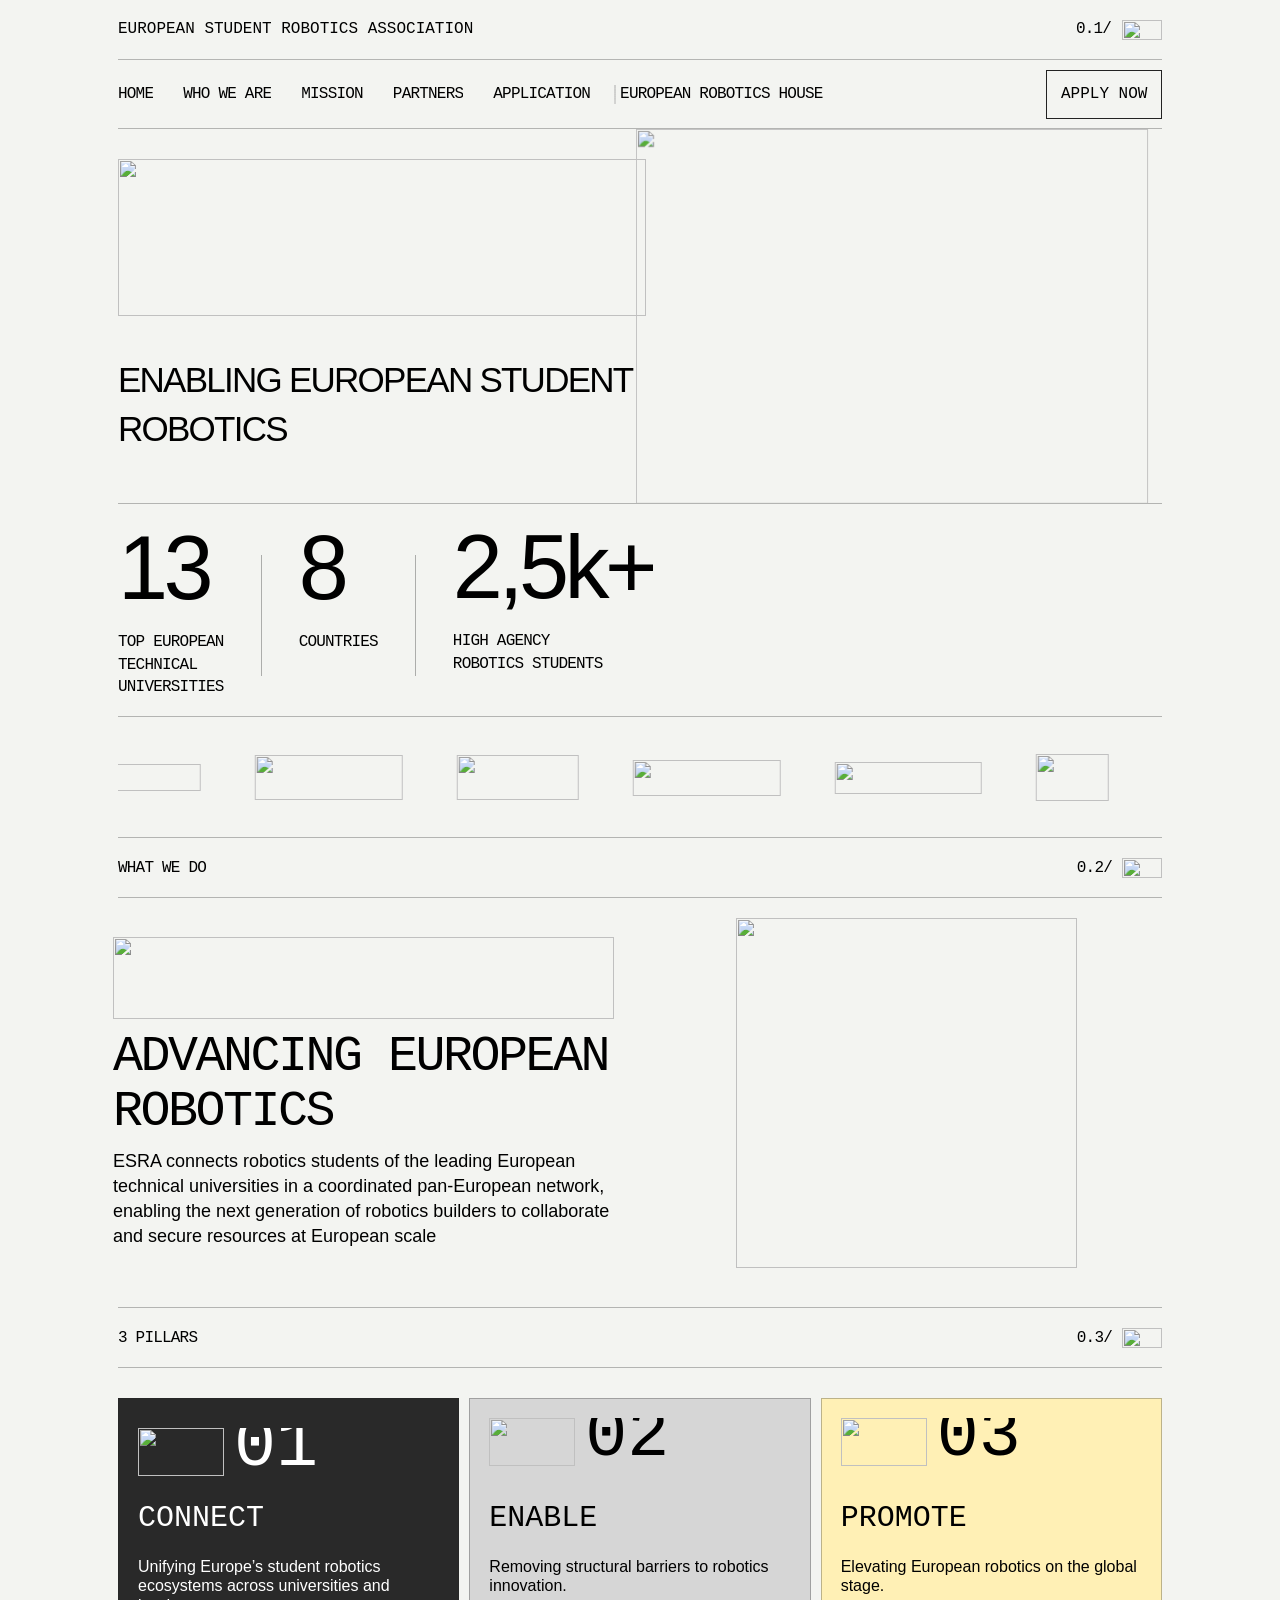
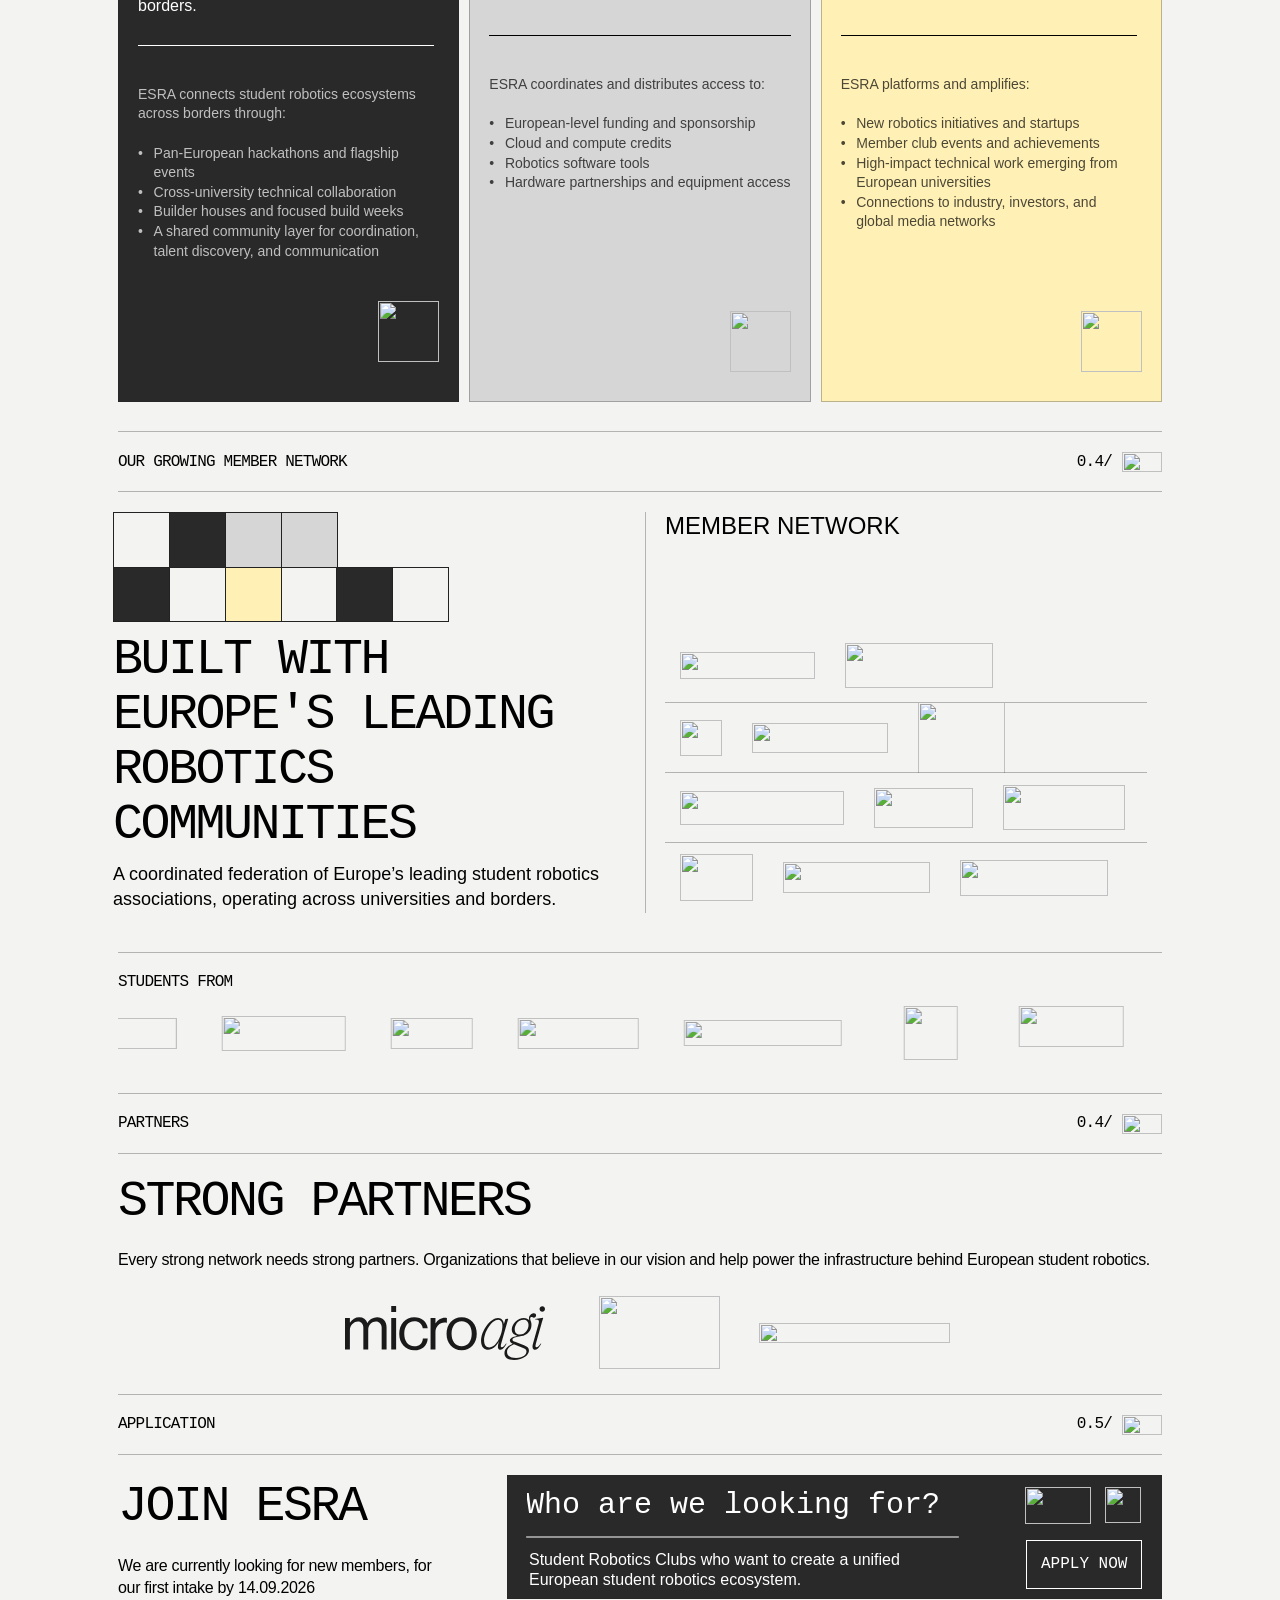
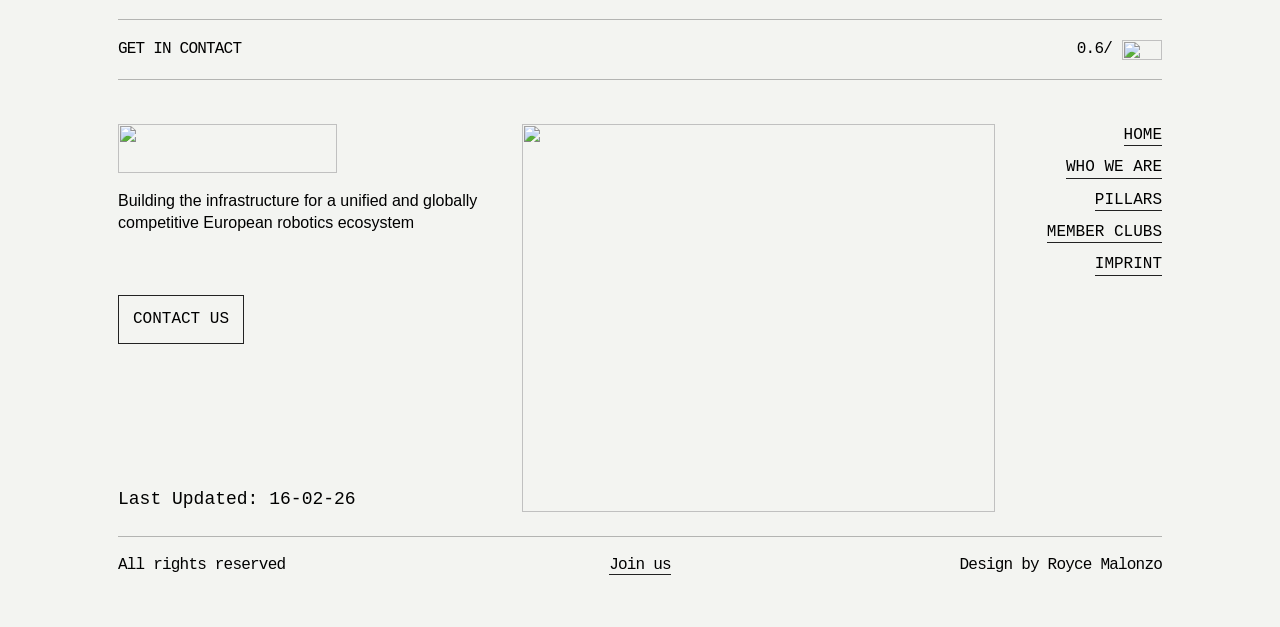
==== index.html @ f7272aa5 "Initial import of ESRA website (static export from Framer) Ported from studentrobotics.eu for hostin" ====
<!DOCTYPE html>
<html lang="en" data-redirect-timezone="1" dir="ltr"><head><meta http-equiv="Content-Type" content="text/html; charset=UTF-8">
	
	<meta name="viewport" content="width=device-width">
	<meta name="generator" content="Framer 8a671e2">
	<title>ESRA | European Student Robotics Association</title>
    <meta name="description" content="ESRA connects robotics students of the leading European technical universities in a coordinated pan-European network, enabling the next generation of robotics builders to collaborate and secure resources at European scale.">
    <meta name="framer-search-index" content="https://framerusercontent.com/sites/1BgO61IPt7H8qs2cCH665R/searchIndex-xmJ8RlyNU0ZR.json">
    <meta name="framer-search-index-fallback" content="https://framerusercontent.com/sites/1BgO61IPt7H8qs2cCH665R/searchIndex-XyLnsep4OlEk.json">
    <link href="https://framerusercontent.com/images/mvNehTD46OVNZp0IWWv0jzUprWM.png" rel="icon" media="(prefers-color-scheme: light)">
    <link href="https://framerusercontent.com/images/bqBTNplWTl4pu9ntGxEZoztqpY.png" rel="icon" media="(prefers-color-scheme: dark)">
    <link rel="apple-touch-icon" href="https://framerusercontent.com/images/GwSGShFpPZ7jSxQvuWMsMtGgKI.png">
    <!-- Open Graph -->
    <meta property="og:type" content="website">
    <meta property="og:title" content="ESRA | European Student Robotics Association">
    <meta property="og:description" content="ESRA connects robotics students of the leading European technical universities in a coordinated pan-European network, enabling the next generation of robotics builders to collaborate and secure resources at European scale.">
    <meta property="og:image" content="https://framerusercontent.com/images/gJD0i2kuQtMhopbDOO9rz0W288I.png">
    <!-- X -->
    <meta name="twitter:card" content="summary_large_image">
    <meta name="twitter:title" content="ESRA | European Student Robotics Association">
    <meta name="twitter:description" content="ESRA connects robotics students of the leading European technical universities in a coordinated pan-European network, enabling the next generation of robotics builders to collaborate and secure resources at European scale.">
    <meta name="twitter:image" content="https://framerusercontent.com/images/gJD0i2kuQtMhopbDOO9rz0W288I.png">
	
	
	<script>try{if(localStorage.getItem("__framer_force_showing_editorbar_since")){const n=document.createElement("link");n.rel="modulepreload";n.href="https://framer.com/edit/init.mjs";document.head.appendChild(n)}}catch(e){}</script><link rel="modulepreload" href="https://framer.com/edit/init.mjs">
	<link rel="canonical" href="https://www.studentrobotics.eu/"><meta property="og:url" content="https://www.studentrobotics.eu/"><!-- Start of headStart -->
    
    <!-- End of headStart -->
	
	<style data-framer-font-css="">/* symbols2 */
@font-face {
  font-family: 'Intel One Mono';
  font-style: normal;
  font-weight: 400;
  src: url(https://fonts.gstatic.com/s/intelonemono/v2/P5sWzZuLY8Lb_G1RikFkwPjBvuM8LXucmoHDSAMgofchIRR3P4S-.woff2) format('woff2');
  unicode-range: U+2000-2001, U+2004-2008, U+200A, U+23B8-23BD, U+2500-259F;
}
/* vietnamese */
@font-face {
  font-family: 'Intel One Mono';
  font-style: normal;
  font-weight: 400;
  src: url(https://fonts.gstatic.com/s/intelonemono/v2/P5sWzZuLY8Lb_G1RikFkwPjBvuM8LXucmoHDSAMgofchlDVSAr0.woff2) format('woff2');
  unicode-range: U+0102-0103, U+0110-0111, U+0128-0129, U+0168-0169, U+01A0-01A1, U+01AF-01B0, U+0300-0301, U+0303-0304, U+0308-0309, U+0323, U+0329, U+1EA0-1EF9, U+20AB;
}
/* latin-ext */
@font-face {
  font-family: 'Intel One Mono';
  font-style: normal;
  font-weight: 400;
  src: url(https://fonts.gstatic.com/s/intelonemono/v2/P5sWzZuLY8Lb_G1RikFkwPjBvuM8LXucmoHDSAMgofchlTVSAr0.woff2) format('woff2');
  unicode-range: U+0100-02BA, U+02BD-02C5, U+02C7-02CC, U+02CE-02D7, U+02DD-02FF, U+0304, U+0308, U+0329, U+1D00-1DBF, U+1E00-1E9F, U+1EF2-1EFF, U+2020, U+20A0-20AB, U+20AD-20C0, U+2113, U+2C60-2C7F, U+A720-A7FF;
}
/* latin */
@font-face {
  font-family: 'Intel One Mono';
  font-style: normal;
  font-weight: 400;
  src: url(https://fonts.gstatic.com/s/intelonemono/v2/P5sWzZuLY8Lb_G1RikFkwPjBvuM8LXucmoHDSAMgofchmzVS.woff2) format('woff2');
  unicode-range: U+0000-00FF, U+0131, U+0152-0153, U+02BB-02BC, U+02C6, U+02DA, U+02DC, U+0304, U+0308, U+0329, U+2000-206F, U+20AC, U+2122, U+2191, U+2193, U+2212, U+2215, U+FEFF, U+FFFD;
}
/* symbols2 */
@font-face {
  font-family: 'Intel One Mono';
  font-style: normal;
  font-weight: 500;
  src: url(https://fonts.gstatic.com/s/intelonemono/v2/P5sWzZuLY8Lb_G1RikFkwPjBvuM8LXucmoHDSAMgk_chIRR3P4S-.woff2) format('woff2');
  unicode-range: U+2000-2001, U+2004-2008, U+200A, U+23B8-23BD, U+2500-259F;
}
/* vietnamese */
@font-face {
  font-family: 'Intel One Mono';
  font-style: normal;
  font-weight: 500;
  src: url(https://fonts.gstatic.com/s/intelonemono/v2/P5sWzZuLY8Lb_G1RikFkwPjBvuM8LXucmoHDSAMgk_chlDVSAr0.woff2) format('woff2');
  unicode-range: U+0102-0103, U+0110-0111, U+0128-0129, U+0168-0169, U+01A0-01A1, U+01AF-01B0, U+0300-0301, U+0303-0304, U+0308-0309, U+0323, U+0329, U+1EA0-1EF9, U+20AB;
}
/* latin-ext */
@font-face {
  font-family: 'Intel One Mono';
  font-style: normal;
  font-weight: 500;
  src: url(https://fonts.gstatic.com/s/intelonemono/v2/P5sWzZuLY8Lb_G1RikFkwPjBvuM8LXucmoHDSAMgk_chlTVSAr0.woff2) format('woff2');
  unicode-range: U+0100-02BA, U+02BD-02C5, U+02C7-02CC, U+02CE-02D7, U+02DD-02FF, U+0304, U+0308, U+0329, U+1D00-1DBF, U+1E00-1E9F, U+1EF2-1EFF, U+2020, U+20A0-20AB, U+20AD-20C0, U+2113, U+2C60-2C7F, U+A720-A7FF;
}
/* latin */
@font-face {
  font-family: 'Intel One Mono';
  font-style: normal;
  font-weight: 500;
  src: url(https://fonts.gstatic.com/s/intelonemono/v2/P5sWzZuLY8Lb_G1RikFkwPjBvuM8LXucmoHDSAMgk_chmzVS.woff2) format('woff2');
  unicode-range: U+0000-00FF, U+0131, U+0152-0153, U+02BB-02BC, U+02C6, U+02DA, U+02DC, U+0304, U+0308, U+0329, U+2000-206F, U+20AC, U+2122, U+2191, U+2193, U+2212, U+2215, U+FEFF, U+FFFD;
}

@font-face { font-family: "Inter"; src: url("https://framerusercontent.com/assets/5vvr9Vy74if2I6bQbJvbw7SY1pQ.woff2"); font-display: swap; font-style: normal; font-weight: 400; unicode-range: U+0460-052F, U+1C80-1C88, U+20B4, U+2DE0-2DFF, U+A640-A69F, U+FE2E-FE2F }
@font-face { font-family: "Inter"; src: url("https://framerusercontent.com/assets/EOr0mi4hNtlgWNn9if640EZzXCo.woff2"); font-display: swap; font-style: normal; font-weight: 400; unicode-range: U+0301, U+0400-045F, U+0490-0491, U+04B0-04B1, U+2116 }
@font-face { font-family: "Inter"; src: url("https://framerusercontent.com/assets/Y9k9QrlZAqio88Klkmbd8VoMQc.woff2"); font-display: swap; font-style: normal; font-weight: 400; unicode-range: U+1F00-1FFF }
@font-face { font-family: "Inter"; src: url("https://framerusercontent.com/assets/OYrD2tBIBPvoJXiIHnLoOXnY9M.woff2"); font-display: swap; font-style: normal; font-weight: 400; unicode-range: U+0370-03FF }
@font-face { font-family: "Inter"; src: url("https://framerusercontent.com/assets/JeYwfuaPfZHQhEG8U5gtPDZ7WQ.woff2"); font-display: swap; font-style: normal; font-weight: 400; unicode-range: U+0100-024F, U+0259, U+1E00-1EFF, U+2020, U+20A0-20AB, U+20AD-20CF, U+2113, U+2C60-2C7F, U+A720-A7FF }
@font-face { font-family: "Inter"; src: url("https://framerusercontent.com/assets/GrgcKwrN6d3Uz8EwcLHZxwEfC4.woff2"); font-display: swap; font-style: normal; font-weight: 400; unicode-range: U+0000-00FF, U+0131, U+0152-0153, U+02BB-02BC, U+02C6, U+02DA, U+02DC, U+2000-206F, U+2070, U+2074-207E, U+2080-208E, U+20AC, U+2122, U+2191, U+2193, U+2212, U+2215, U+FEFF, U+FFFD }
@font-face { font-family: "Inter"; src: url("https://framerusercontent.com/assets/b6Y37FthZeALduNqHicBT6FutY.woff2"); font-display: swap; font-style: normal; font-weight: 400; unicode-range: U+0102-0103, U+0110-0111, U+0128-0129, U+0168-0169, U+01A0-01A1, U+01AF-01B0, U+1EA0-1EF9, U+20AB }
@font-face { font-family: "Inter"; src: url("https://framerusercontent.com/assets/5A3Ce6C9YYmCjpQx9M4inSaKU.woff2"); font-display: swap; font-style: normal; font-weight: 500; unicode-range: U+0460-052F, U+1C80-1C88, U+20B4, U+2DE0-2DFF, U+A640-A69F, U+FE2E-FE2F }
@font-face { font-family: "Inter"; src: url("https://framerusercontent.com/assets/Qx95Xyt0Ka3SGhinnbXIGpEIyP4.woff2"); font-display: swap; font-style: normal; font-weight: 500; unicode-range: U+0301, U+0400-045F, U+0490-0491, U+04B0-04B1, U+2116 }
@font-face { font-family: "Inter"; src: url("https://framerusercontent.com/assets/6mJuEAguuIuMog10gGvH5d3cl8.woff2"); font-display: swap; font-style: normal; font-weight: 500; unicode-range: U+1F00-1FFF }
@font-face { font-family: "Inter"; src: url("https://framerusercontent.com/assets/xYYWaj7wCU5zSQH0eXvSaS19wo.woff2"); font-display: swap; font-style: normal; font-weight: 500; unicode-range: U+0370-03FF }
@font-face { font-family: "Inter"; src: url("https://framerusercontent.com/assets/otTaNuNpVK4RbdlT7zDDdKvQBA.woff2"); font-display: swap; font-style: normal; font-weight: 500; unicode-range: U+0100-024F, U+0259, U+1E00-1EFF, U+2020, U+20A0-20AB, U+20AD-20CF, U+2113, U+2C60-2C7F, U+A720-A7FF }
@font-face { font-family: "Inter"; src: url("https://framerusercontent.com/assets/UjlFhCnUjxhNfep4oYBPqnEssyo.woff2"); font-display: swap; font-style: normal; font-weight: 500; unicode-range: U+0000-00FF, U+0131, U+0152-0153, U+02BB-02BC, U+02C6, U+02DA, U+02DC, U+2000-206F, U+2070, U+2074-207E, U+2080-208E, U+20AC, U+2122, U+2191, U+2193, U+2212, U+2215, U+FEFF, U+FFFD }
@font-face { font-family: "Inter"; src: url("https://framerusercontent.com/assets/DolVirEGb34pEXEp8t8FQBSK4.woff2"); font-display: swap; font-style: normal; font-weight: 500; unicode-range: U+0102-0103, U+0110-0111, U+0128-0129, U+0168-0169, U+01A0-01A1, U+01AF-01B0, U+1EA0-1EF9, U+20AB }
@font-face { font-family: "Inter Placeholder"; src: local("Arial"); ascent-override: 89.79%; descent-override: 22.36%; line-gap-override: 0.00%; size-adjust: 107.89% }</style>
	<link href="https://fonts.gstatic.com/" rel="preconnect" crossorigin="">
	
	<meta name="robots" content="max-image-preview:large"><style data-framer-css-ssr-minified="" data-framer-components="framer-lib-cursors-host framer-SxfM8 framer-lib-combinedCSSRules PropertyOverrides">html,body,#main{box-sizing:border-box;margin:0;padding:0}:root{-webkit-font-smoothing:antialiased;-moz-osx-font-smoothing:grayscale}*{box-sizing:border-box;-webkit-font-smoothing:inherit}h1,h2,h3,h4,h5,h6,p,figure{margin:0}body,input,textarea,select,button{font-family:sans-serif;font-size:12px}@supports (background:-webkit-named-image(i)) and (not (grid-template-rows:subgrid)){body{--framer-will-change-override:transform}}@supports (background:-webkit-named-image(i)) and (not (position-area:top right)){body{--framer-will-change-filter-override:filter}}[data-framer-component-type=Text] div div span,[data-framer-component-type=Text] a div span,[data-framer-component-type=Text] span span span,[data-framer-component-type=Text] p span span,[data-framer-component-type=Text] h1 span span,[data-framer-component-type=Text] h2 span span,[data-framer-component-type=Text] h3 span span,[data-framer-component-type=Text] h4 span span,[data-framer-component-type=Text] h5 span span,[data-framer-component-type=Text] h6 span span,[data-framer-component-type=Text] a{font-family:var(--font-family);font-style:var(--font-style);font-weight:min(calc(var(--framer-font-weight-increase,0) + var(--font-weight,400)),900);color:var(--text-color);letter-spacing:var(--letter-spacing);font-size:var(--font-size);text-transform:var(--text-transform);--text-decoration:var(--framer-text-decoration-style,solid)var(--framer-text-decoration,none)var(--framer-text-decoration-color,currentcolor)var(--framer-text-decoration-thickness,auto);--text-decoration-skip-ink:var(--framer-text-decoration-skip-ink);--text-underline-offset:var(--framer-text-decoration-offset);line-height:var(--line-height);--font-family:var(--framer-font-family);--font-style:var(--framer-font-style);--font-weight:var(--framer-font-weight);--text-color:var(--framer-text-color);--letter-spacing:var(--framer-letter-spacing);--font-size:var(--framer-font-size);--text-transform:var(--framer-text-transform);--line-height:var(--framer-line-height)}@supports not (color:color(display-p3 1 1 1)){p.framer-text,div.framer-text,h1.framer-text,h2.framer-text,h3.framer-text,h4.framer-text,h5.framer-text,h6.framer-text,li.framer-text,ol.framer-text,ul.framer-text,span.framer-text:not([data-text-fill]){color:var(--framer-blockquote-text-color-rgb,var(--framer-blockquote-text-color,var(--framer-text-color-rgb,var(--framer-text-color,#000))));-webkit-text-stroke-color:var(--framer-text-stroke-color-rgb,var(--framer-text-stroke-color,initial))}mark.framer-text{background-color:var(--framer-blockquote-text-background-color-rgb,var(--framer-blockquote-text-background-color,var(--framer-text-background-color-rgb,var(--framer-text-background-color,initial))))}}@supports not (color:color(display-p3 1 1 1)){code.framer-text,code.framer-text span.framer-text:not([data-text-fill]){color:var(--framer-blockquote-text-color-rgb,var(--framer-blockquote-text-color,var(--framer-code-text-color-rgb,var(--framer-code-text-color,var(--framer-text-color-rgb,var(--framer-text-color,#000))))))}}@supports not (color:color(display-p3 1 1 1)){a.framer-text,span.framer-text[data-nested-link]{color:var(--framer-link-text-color-rgb,var(--framer-link-text-color,var(--framer-blockquote-text-color-rgb,var(--framer-blockquote-text-color,var(--framer-text-color-rgb,var(--framer-text-color,#000))))));background-color:var(--framer-link-text-background-color-rgb,var(--framer-link-text-background-color,initial));-webkit-text-decoration-color:var(--framer-link-text-decoration-color-rgb,var(--framer-link-text-decoration-color,var(--framer-text-decoration-color-rgb,var(--framer-text-decoration-color,currentcolor))));text-decoration-color:var(--framer-link-text-decoration-color-rgb,var(--framer-link-text-decoration-color,var(--framer-text-decoration-color-rgb,var(--framer-text-decoration-color,currentcolor))))}}@supports not (color:color(display-p3 1 1 1)){code.framer-text a.framer-text,code.framer-text a.framer-text span.framer-text:not([data-text-fill]),code.framer-text span.framer-text[data-nested-link],code.framer-text span.framer-text[data-nested-link] span.framer-text:not([data-text-fill]){color:var(--framer-link-text-color-rgb,var(--framer-link-text-color,var(--framer-blockquote-text-color-rgb,var(--framer-blockquote-text-color,var(--framer-code-text-color-rgb,var(--framer-code-text-color,var(--framer-text-color-rgb,var(--framer-text-color,#000))))))))}}@supports not (color:color(display-p3 1 1 1)){a.framer-text:hover,span.framer-text[data-nested-link]:hover{color:var(--framer-link-hover-text-color-rgb,var(--framer-link-hover-text-color,var(--framer-link-text-color-rgb,var(--framer-link-text-color,var(--framer-blockquote-text-color-rgb,var(--framer-blockquote-text-color,var(--framer-text-color-rgb,var(--framer-text-color,#000))))))));background-color:var(--framer-link-hover-text-background-color-rgb,var(--framer-link-hover-text-background-color,var(--framer-link-text-background-color-rgb,var(--framer-link-text-background-color,var(--framer-text-background-color-rgb,var(--framer-text-background-color,initial))))));-webkit-text-decoration-color:var(--framer-link-hover-text-decoration-color-rgb,var(--framer-link-hover-text-decoration-color,var(--framer-link-text-decoration-color-rgb,var(--framer-link-text-decoration-color,var(--framer-text-decoration-color-rgb,var(--framer-text-decoration-color,currentcolor))))));text-decoration-color:var(--framer-link-hover-text-decoration-color-rgb,var(--framer-link-hover-text-decoration-color,var(--framer-link-text-decoration-color-rgb,var(--framer-link-text-decoration-color,var(--framer-text-decoration-color-rgb,var(--framer-text-decoration-color,currentcolor))))))}}@supports not (color:color(display-p3 1 1 1)){code.framer-text a.framer-text:hover,code.framer-text span.framer-text[data-nested-link]:hover{color:var(--framer-link-hover-text-color-rgb,var(--framer-link-hover-text-color,var(--framer-link-text-color-rgb,var(--framer-link-text-color,var(--framer-blockquote-text-color-rgb,var(--framer-blockquote-text-color,var(--framer-code-text-color-rgb,var(--framer-code-text-color,var(--framer-text-color-rgb,var(--framer-text-color,#000))))))))))}}@supports not (color:color(display-p3 1 1 1)){a.framer-text[data-framer-page-link-current],span.framer-text[data-framer-page-link-current]{color:var(--framer-link-current-text-color-rgb,var(--framer-link-current-text-color,var(--framer-link-text-color-rgb,var(--framer-link-text-color,var(--framer-text-color-rgb,var(--framer-text-color,#000))))));background-color:var(--framer-link-current-text-background-color-rgb,var(--framer-link-current-text-background-color,var(--framer-link-text-background-color-rgb,var(--framer-link-text-background-color,var(--framer-text-background-color-rgb,var(--framer-text-background-color,initial))))));-webkit-text-decoration-color:var(--framer-link-current-text-decoration-color-rgb,var(--framer-link-current-text-decoration-color,var(--framer-link-text-decoration-color-rgb,var(--framer-link-text-decoration-color,var(--framer-text-decoration-color-rgb,var(--framer-text-decoration-color,currentcolor))))));text-decoration-color:var(--framer-link-current-text-decoration-color-rgb,var(--framer-link-current-text-decoration-color,var(--framer-link-text-decoration-color-rgb,var(--framer-link-text-decoration-color,var(--framer-text-decoration-color-rgb,var(--framer-text-decoration-color,currentcolor))))))}}@supports not (color:color(display-p3 1 1 1)){code.framer-text a.framer-text[data-framer-page-link-current],code.framer-text a.framer-text[data-framer-page-link-current] span.framer-text:not([data-text-fill]),code.framer-text span.framer-text[data-framer-page-link-current],code.framer-text span.framer-text[data-framer-page-link-current] span.framer-text:not([data-text-fill]){color:var(--framer-link-current-text-color-rgb,var(--framer-link-current-text-color,var(--framer-link-text-color-rgb,var(--framer-link-text-color,var(--framer-code-text-color-rgb,var(--framer-code-text-color,var(--framer-text-color-rgb,var(--framer-text-color,#000))))))));background-color:var(--framer-link-current-text-background-color-rgb,var(--framer-link-current-text-background-color,var(--framer-link-text-background-color-rgb,var(--framer-link-text-background-color,var(--framer-text-background-color-rgb,var(--framer-text-background-color,initial))))))}}@supports not (color:color(display-p3 1 1 1)){a.framer-text[data-framer-page-link-current]:hover,span.framer-text[data-framer-page-link-current]:hover{color:var(--framer-link-hover-text-color-rgb,var(--framer-link-hover-text-color,var(--framer-link-current-text-color-rgb,var(--framer-link-current-text-color,var(--framer-link-text-color-rgb,var(--framer-link-text-color,var(--framer-code-text-color-rgb,var(--framer-code-text-color,var(--framer-text-color-rgb,var(--framer-text-color,#000))))))))));background-color:var(--framer-link-hover-text-background-color-rgb,var(--framer-link-hover-text-background-color,var(--framer-link-current-text-background-color-rgb,var(--framer-link-current-text-background-color,var(--framer-link-text-background-color-rgb,var(--framer-link-text-background-color,initial))))));-webkit-text-decoration-color:var(--framer-link-hover-text-decoration-color-rgb,var(--framer-link-hover-text-decoration-color,var(--framer-link-current-text-decoration-color-rgb,var(--framer-link-current-text-decoration-color,var(--framer-link-text-decoration-color-rgb,var(--framer-link-text-decoration-color,var(--framer-text-decoration-color-rgb,var(--framer-text-decoration-color,currentcolor))))))));text-decoration-color:var(--framer-link-hover-text-decoration-color-rgb,var(--framer-link-hover-text-decoration-color,var(--framer-link-current-text-decoration-color-rgb,var(--framer-link-current-text-decoration-color,var(--framer-link-text-decoration-color-rgb,var(--framer-link-text-decoration-color,var(--framer-text-decoration-color-rgb,var(--framer-text-decoration-color,currentcolor))))))))}}@supports not (color:color(display-p3 1 1 1)){code.framer-text a.framer-text[data-framer-page-link-current]:hover,code.framer-text a.framer-text[data-framer-page-link-current]:hover span.framer-text:not([data-text-fill]),code.framer-text span.framer-text[data-framer-page-link-current]:hover,code.framer-text span.framer-text[data-framer-page-link-current]:hover span.framer-text:not([data-text-fill]){color:var(--framer-link-hover-text-color-rgb,var(--framer-link-hover-text-color,var(--framer-link-current-text-color-rgb,var(--framer-link-current-text-color,var(--framer-link-text-color-rgb,var(--framer-link-text-color,var(--framer-code-text-color-rgb,var(--framer-code-text-color,var(--framer-text-color-rgb,var(--framer-text-color,#000))))))))));background-color:var(--framer-link-hover-text-background-color-rgb,var(--framer-link-hover-text-background-color,var(--framer-link-current-text-background-color-rgb,var(--framer-link-current-text-background-color,var(--framer-link-text-background-color-rgb,var(--framer-link-text-background-color,initial))))))}}[data-framer-component-type=Stack]:not([data-framer-generated])>*,[data-framer-component-type=Stack]:not([data-framer-generated])>[data-framer-component-type],NavigationContainer [data-framer-component-type=NavigationContainer]>*,[data-framer-component-type=NavigationContainer]>[data-framer-component-type]{position:relative}@supports not (overflow:clip){:root{--overflow-clip-fallback:hidden}}@supports (background:-webkit-named-image(i)) and (not (contain-intrinsic-size:inherit)){div.framer-text,p.framer-text,h1.framer-text,h2.framer-text,h3.framer-text,h4.framer-text,h5.framer-text,h6.framer-text,ol.framer-text,ul.framer-text,li.framer-text,blockquote.framer-text,.framer-text.framer-image{display:var(--text-truncation-display-inline-for-safari-16,revert)}div.framer-text:after,p.framer-text:after,h1.framer-text:after,h2.framer-text:after,h3.framer-text:after,h4.framer-text:after,h5.framer-text:after,h6.framer-text:after,ol.framer-text:after,ul.framer-text:after,li.framer-text:after,blockquote.framer-text:after,.framer-text.framer-image:after{content:var(--text-truncation-line-break-for-safari-16);white-space:pre}.framer-text.framer-text-module,.framer-text.framer-table-wrapper{display:var(--text-truncation-display-none-for-safari-16,revert)}p.framer-text[data-text-fill]{display:var(--text-truncation-display-inline-for-safari-16,inline-block)}}@supports (corner-shape:superellipse(2)){:root{--one-if-corner-shape-supported:1}}.framer-cursor-none,.framer-cursor-none *{cursor:none!important}.framer-pointer-events-none,.framer-pointer-events-none *{pointer-events:none!important}.framer-SxfM8.framer-amsdnw,.framer-SxfM8 .framer-amsdnw{display:block}.framer-SxfM8.framer-1debav8{background-color:#f3f4f1;flex-flow:column;place-content:center flex-start;align-items:center;gap:10px;width:1200px;height:min-content;padding:0 0 30px;display:flex;position:relative;overflow:visible}.framer-SxfM8 .framer-fa698c{background-color:#f3f4f1;flex-flow:column;flex:none;place-content:center flex-start;align-items:center;gap:0;width:1200px;height:min-content;padding:20px 20px 2px;display:flex;position:relative;overflow:visible}.framer-SxfM8 .framer-12hgn2z{flex-flow:column;flex:none;place-content:center;align-items:center;gap:0;width:90%;max-width:1300px;height:min-content;padding:0;display:flex;position:relative;overflow:visible}.framer-SxfM8 .framer-1rq53av{--border-bottom-width:1px;--border-color:#2222224d;--border-left-width:0px;--border-right-width:0px;--border-style:solid;--border-top-width:0px;height:min-content;overflow:var(--overflow-clip-fallback,clip);flex-flow:row;flex:none;place-content:center space-between;align-items:center;width:100%;padding:0 0 20px;scroll-margin-top:50px;display:flex;position:relative}.framer-SxfM8 .framer-1lztgmc,.framer-SxfM8 .framer-1mumrmk,.framer-SxfM8 .framer-hyvm6z,.framer-SxfM8 .framer-1qwlcwu,.framer-SxfM8 .framer-1je0tsx,.framer-SxfM8 .framer-15sk9tp,.framer-SxfM8 .framer-1p8hzel,.framer-SxfM8 .framer-5pqtmw{height:min-content;overflow:var(--overflow-clip-fallback,clip);flex-flow:row;flex:none;place-content:center;align-items:center;gap:10px;width:min-content;padding:0;display:flex;position:relative}.framer-SxfM8 .framer-8lanso,.framer-SxfM8 .framer-11q0vtf,.framer-SxfM8 .framer-1e81mzn,.framer-SxfM8 .framer-10sd88k,.framer-SxfM8 .framer-1hu0cf2,.framer-SxfM8 .framer-13dwvbr,.framer-SxfM8 .framer-qkwp50,.framer-SxfM8 .framer-ortygf,.framer-SxfM8 .framer-113w4bo,.framer-SxfM8 .framer-1bjx1wo,.framer-SxfM8 .framer-i1989g,.framer-SxfM8 .framer-ino7nd,.framer-SxfM8 .framer-6v5kot,.framer-SxfM8 .framer-1r74amq,.framer-SxfM8 .framer-1bwz4rr,.framer-SxfM8 .framer-ylfwdw,.framer-SxfM8 .framer-1ijsf5q,.framer-SxfM8 .framer-1hwx8o4,.framer-SxfM8 .framer-4cezl8,.framer-SxfM8 .framer-mywh90,.framer-SxfM8 .framer-1172n35,.framer-SxfM8 .framer-imtnxa,.framer-SxfM8 .framer-ca2pai,.framer-SxfM8 .framer-mftuhw,.framer-SxfM8 .framer-j9zdp0,.framer-SxfM8 .framer-bbp6m4,.framer-SxfM8 .framer-eynotp,.framer-SxfM8 .framer-15ojx7f,.framer-SxfM8 .framer-7x0idv,.framer-SxfM8 .framer-ako3pt,.framer-SxfM8 .framer-9367dl,.framer-SxfM8 .framer-57ki5d,.framer-SxfM8 .framer-1jqxlnd,.framer-SxfM8 .framer-cye2fb,.framer-SxfM8 .framer-j37z3l,.framer-SxfM8 .framer-2dkz3o,.framer-SxfM8 .framer-1uwfq3f,.framer-SxfM8 .framer-1t0c8r1,.framer-SxfM8 .framer-ks4qom,.framer-SxfM8 .framer-80hngk,.framer-SxfM8 .framer-1cj51b3{--framer-link-text-color:#09f;--framer-link-text-decoration:underline;white-space:pre;flex:none;width:auto;height:auto;position:relative}.framer-SxfM8 .framer-19ddd9g,.framer-SxfM8 .framer-5qrka0,.framer-SxfM8 .framer-eaxl6k{height:min-content;overflow:var(--overflow-clip-fallback,clip);flex-flow:row;flex:1 0 0;place-content:center flex-end;align-items:center;gap:10px;width:1px;padding:0;display:flex;position:relative}.framer-SxfM8 .framer-1k4pii1,.framer-SxfM8 .framer-1dvhvwa{height:auto;overflow:var(--overflow-clip-fallback,clip);flex-flow:row;flex:none;place-content:center;align-self:stretch;align-items:center;gap:10px;width:37px;padding:0;display:flex;position:relative}.framer-SxfM8 .framer-1ldgl8j,.framer-SxfM8 .framer-ds2tyr,.framer-SxfM8 .framer-1gzr1gh,.framer-SxfM8 .framer-emcg4y,.framer-SxfM8 .framer-1uhh3na,.framer-SxfM8 .framer-1kvpapm,.framer-SxfM8 .framer-14o99au,.framer-SxfM8 .framer-1tcfsze{height:20px;overflow:var(--overflow-clip-fallback,clip);will-change:var(--framer-will-change-filter-override,filter);flex-flow:row;flex:none;place-content:center flex-start;align-items:center;gap:10px;width:40px;padding:0;display:flex;position:relative}.framer-SxfM8 .framer-1d5v79y{--border-bottom-width:1px;--border-color:#2222224d;--border-left-width:0px;--border-right-width:0px;--border-style:solid;--border-top-width:0px;flex-flow:row;flex:none;place-content:center space-between;align-items:center;width:100%;height:min-content;padding:10px 0;display:flex;position:relative;overflow:visible}.framer-SxfM8 .framer-1bdujyo{flex-flow:row;flex:none;place-content:center;align-items:center;gap:30px;width:min-content;height:min-content;padding:0;display:flex;position:relative;overflow:visible}.framer-SxfM8 .framer-8whbea,.framer-SxfM8 .framer-10q118x,.framer-SxfM8 .framer-15tpk4f,.framer-SxfM8 .framer-1430aab,.framer-SxfM8 .framer-kx3bqp,.framer-SxfM8 .framer-qfbwm1{height:min-content;overflow:var(--overflow-clip-fallback,clip);flex-flow:column;flex:none;place-content:center;align-items:center;gap:10px;width:min-content;padding:0;text-decoration:none;display:flex;position:relative}.framer-SxfM8 .framer-15nkzrc,.framer-SxfM8 .framer-qwkn4b,.framer-SxfM8 .framer-fnffl5{white-space:pre;flex:none;width:auto;height:auto;position:relative}.framer-SxfM8 .framer-nre73e,.framer-SxfM8 .framer-15y3zmp{--border-bottom-width:1px;--border-color:#222;--border-left-width:1px;--border-right-width:1px;--border-style:solid;--border-top-width:1px;height:min-content;overflow:var(--overflow-clip-fallback,clip);will-change:var(--framer-will-change-effect-override,transform);flex-flow:column;flex:none;place-content:center;align-items:center;gap:10px;width:min-content;padding:15px;text-decoration:none;display:flex;position:relative}.framer-SxfM8 .framer-198ejji{width:1px;height:19px;position:absolute;top:25px;left:497px}.framer-SxfM8 .framer-t39w2l{max-width:1300px;height:min-content;overflow:var(--overflow-clip-fallback,clip);flex-flow:column;flex:none;place-content:flex-start;align-items:flex-start;gap:0;width:90%;padding:0;display:flex;position:relative}.framer-SxfM8 .framer-dpyi95{height:min-content;overflow:var(--overflow-clip-fallback,clip);z-index:1;flex-flow:column;flex:none;place-content:center;align-items:center;gap:10px;width:100%;padding:0;display:flex;position:relative}.framer-SxfM8 .framer-1x1rhmg{height:min-content;overflow:var(--overflow-clip-fallback,clip);flex-flow:column;flex:none;place-content:flex-start center;align-items:flex-start;gap:30px;width:100%;padding:20px 0 50px;display:flex;position:relative}.framer-SxfM8 .framer-g0ej96{height:176px;overflow:var(--overflow-clip-fallback,clip);flex-flow:row;flex:none;place-content:center flex-start;align-items:center;gap:10px;width:100%;padding:25px 0;display:flex;position:relative}.framer-SxfM8 .framer-18cdbeq{height:157px;overflow:var(--overflow-clip-fallback,clip);will-change:var(--framer-will-change-filter-override,filter);z-index:5;flex-flow:row;flex:none;place-content:center flex-start;align-items:center;gap:10px;width:528px;padding:25px 0;display:flex;position:relative}.framer-SxfM8 .framer-187fy7y{height:min-content;overflow:var(--overflow-clip-fallback,clip);flex-flow:column;flex:none;place-content:center;align-items:center;gap:10px;width:65%;padding:0;display:flex;position:relative}.framer-SxfM8 .framer-14n1rvg{--framer-link-text-color:#09f;--framer-link-text-decoration:underline;white-space:pre-wrap;word-break:break-word;word-wrap:break-word;z-index:5;flex:none;width:100%;height:auto;position:relative}.framer-SxfM8 .framer-c9xe2z{--border-bottom-width:1px;--border-color:#222;--border-left-width:1px;--border-right-width:1px;--border-style:solid;--border-top-width:1px;height:min-content;overflow:var(--overflow-clip-fallback,clip);z-index:2;background-color:#f3f4f1;flex-flow:column;flex:none;place-content:center;align-items:center;gap:10px;width:100%;padding:15px;text-decoration:none;display:flex;position:relative}.framer-SxfM8 .framer-1c5ewzf{overflow:var(--overflow-clip-fallback,clip);will-change:var(--framer-will-change-effect-override,transform);z-index:1;flex:none;width:49%;position:absolute;top:0;bottom:-1px;left:518px}.framer-SxfM8 .framer-eemmbr{--border-bottom-width:1px;--border-color:#2222224d;--border-left-width:0px;--border-right-width:0px;--border-style:solid;--border-top-width:1px;height:min-content;overflow:var(--overflow-clip-fallback,clip);z-index:1;flex-flow:row;flex:none;place-content:center flex-start;align-items:center;gap:37px;width:100%;padding:30px 0 20px;display:flex;position:relative}.framer-SxfM8 .framer-iknaqj,.framer-SxfM8 .framer-hck00n,.framer-SxfM8 .framer-157oau{height:164px;overflow:var(--overflow-clip-fallback,clip);flex-flow:column;flex:none;place-content:flex-start;align-items:flex-start;gap:0;width:min-content;padding:0;display:flex;position:relative}.framer-SxfM8 .framer-6v2xk2,.framer-SxfM8 .framer-qjka2p{height:98px;overflow:var(--overflow-clip-fallback,clip);flex-flow:row;flex:none;place-content:flex-end flex-start;align-self:stretch;align-items:flex-end;gap:10px;width:auto;padding:0;display:flex;position:relative}.framer-SxfM8 .framer-101y40m,.framer-SxfM8 .framer-2xc1oj{height:121px;overflow:var(--overflow-clip-fallback,clip);background-color:#0a0a0a4d;flex:none;width:1px;position:relative}.framer-SxfM8 .framer-ur7s5d{height:97px;overflow:var(--overflow-clip-fallback,clip);flex-flow:row;flex:none;place-content:flex-end flex-start;align-self:stretch;align-items:flex-end;gap:10px;width:auto;padding:0;display:flex;position:relative}.framer-SxfM8 .framer-6f1x2r,.framer-SxfM8 .framer-f6c5fq,.framer-SxfM8 .framer-etf5jp{--border-bottom-width:1px;--border-color:#2222224d;--border-left-width:0px;--border-right-width:0px;--border-style:solid;--border-top-width:0px;max-width:1300px;height:min-content;overflow:var(--overflow-clip-fallback,clip);flex-flow:column;flex:none;place-content:center space-between;align-items:center;width:90%;padding:20px 0;display:flex;position:relative}.framer-SxfM8 .framer-gygmbk,.framer-SxfM8 .framer-14w477w,.framer-SxfM8 .framer-15oh36l,.framer-SxfM8 .framer-1ute2d2{height:min-content;overflow:var(--overflow-clip-fallback,clip);flex-flow:row;flex:none;place-content:center flex-start;align-items:center;gap:10px;width:100%;padding:0;display:flex;position:relative}.framer-SxfM8 .framer-8oviji,.framer-SxfM8 .framer-98xsga,.framer-SxfM8 .framer-df92t1,.framer-SxfM8 .framer-1imh4m7{height:auto;overflow:var(--overflow-clip-fallback,clip);flex-flow:row;flex:none;place-content:center;align-self:stretch;align-items:center;gap:10px;width:93px;padding:0;display:flex;position:relative}.framer-SxfM8 .framer-558rp6{flex-flow:row;flex:none;place-content:center flex-start;align-items:center;gap:24px;width:100%;height:81px;padding:0;display:flex;position:relative;overflow:visible}.framer-SxfM8 .framer-1q2v160,.framer-SxfM8 .framer-nmz1e5,.framer-SxfM8 .framer-1irih5s,.framer-SxfM8 .framer-fui468,.framer-SxfM8 .framer-k706qp,.framer-SxfM8 .framer-1xx9ivl,.framer-SxfM8 .framer-1fcl5tc,.framer-SxfM8 .framer-1dn4aj6,.framer-SxfM8 .framer-khxxb9,.framer-SxfM8 .framer-ko50gn,.framer-SxfM8 .framer-jq5lk6,.framer-SxfM8 .framer-dtbbdl,.framer-SxfM8 .framer-18j9xu5,.framer-SxfM8 .framer-1dhu764,.framer-SxfM8 .framer-1hgc7jq,.framer-SxfM8 .framer-p5jxep,.framer-SxfM8 .framer-hnle08,.framer-SxfM8 .framer-1b4kneb,.framer-SxfM8 .framer-kouay,.framer-SxfM8 .framer-1jzh8a9,.framer-SxfM8 .framer-d1w9jq,.framer-SxfM8 .framer-61w8u7,.framer-SxfM8 .framer-145otji,.framer-SxfM8 .framer-wy8o0d{height:min-content;overflow:var(--overflow-clip-fallback,clip);will-change:var(--framer-will-change-effect-override,transform);flex-flow:column;flex:none;place-content:center;align-items:center;gap:10px;width:min-content;padding:15px;text-decoration:none;display:flex;position:relative}.framer-SxfM8 .framer-2o9s4c,.framer-SxfM8 .framer-1rqzv56{height:27px;overflow:var(--overflow-clip-fallback,clip);will-change:var(--framer-will-change-filter-override,filter);flex:none;width:135px;position:relative}.framer-SxfM8 .framer-kkyahq,.framer-SxfM8 .framer-h7jkrn{height:45px;overflow:var(--overflow-clip-fallback,clip);will-change:var(--framer-will-change-filter-override,filter);flex:none;width:148px;position:relative}.framer-SxfM8 .framer-1vlvovw,.framer-SxfM8 .framer-6hhmhj{height:45px;overflow:var(--overflow-clip-fallback,clip);will-change:var(--framer-will-change-filter-override,filter);flex:none;width:122px;position:relative}.framer-SxfM8 .framer-1epkn0r,.framer-SxfM8 .framer-1u9l4yf{height:36px;overflow:var(--overflow-clip-fallback,clip);will-change:var(--framer-will-change-filter-override,filter);flex:none;width:148px;position:relative}.framer-SxfM8 .framer-19ww1qa{height:32px;overflow:var(--overflow-clip-fallback,clip);will-change:var(--framer-will-change-filter-override,filter);flex:none;width:147px;position:relative}.framer-SxfM8 .framer-yb8svh,.framer-SxfM8 .framer-1d00d3e{height:47px;overflow:var(--overflow-clip-fallback,clip);will-change:var(--framer-will-change-filter-override,filter);flex:none;width:73px;position:relative}.framer-SxfM8 .framer-18krfpt{height:46px;overflow:var(--overflow-clip-fallback,clip);will-change:var(--framer-will-change-filter-override,filter);flex:none;width:147px;position:relative}.framer-SxfM8 .framer-4seq4u{height:37px;overflow:var(--overflow-clip-fallback,clip);will-change:var(--framer-will-change-filter-override,filter);flex:none;width:176px;position:relative}.framer-SxfM8 .framer-k423t7,.framer-SxfM8 .framer-j7si1i{height:31px;overflow:var(--overflow-clip-fallback,clip);will-change:var(--framer-will-change-filter-override,filter);flex:none;width:147px;position:relative}.framer-SxfM8 .framer-jz4wl7{height:72px;overflow:var(--overflow-clip-fallback,clip);will-change:var(--framer-will-change-filter-override,filter);flex:none;width:114px;position:relative}.framer-SxfM8 .framer-1rt3lie{height:44px;overflow:var(--overflow-clip-fallback,clip);will-change:var(--framer-will-change-filter-override,filter);flex:none;width:52px;position:relative}.framer-SxfM8 .framer-1nstenl,.framer-SxfM8 .framer-u1euen,.framer-SxfM8 .framer-1xa90ek,.framer-SxfM8 .framer-gnxiim,.framer-SxfM8 .framer-1qci5xz,.framer-SxfM8 .framer-yn4k5g{--border-bottom-width:1px;--border-color:#2222224d;--border-left-width:0px;--border-right-width:0px;--border-style:solid;--border-top-width:0px;max-width:1300px;height:min-content;overflow:var(--overflow-clip-fallback,clip);flex-flow:row;flex:none;place-content:center space-between;align-items:center;width:90%;padding:20px 0;display:flex;position:relative}.framer-SxfM8 .framer-1nousbk,.framer-SxfM8 .framer-1qopvuu,.framer-SxfM8 .framer-1ovopgc,.framer-SxfM8 .framer-1ikn3w9,.framer-SxfM8 .framer-3at3rm,.framer-SxfM8 .framer-fe0c16,.framer-SxfM8 .framer-1uhhvrb,.framer-SxfM8 .framer-1365ldf{height:min-content;overflow:var(--overflow-clip-fallback,clip);flex-flow:row;flex:1 0 0;place-content:center flex-start;align-items:center;gap:10px;width:1px;padding:0;display:flex;position:relative}.framer-SxfM8 .framer-luph2o,.framer-SxfM8 .framer-1711vbe,.framer-SxfM8 .framer-1lqbkoy,.framer-SxfM8 .framer-iuj6r3,.framer-SxfM8 .framer-1ybogbp,.framer-SxfM8 .framer-1flyd06,.framer-SxfM8 .framer-4ni0ye,.framer-SxfM8 .framer-t05idx,.framer-SxfM8 .framer-t76ubm{--framer-link-text-color:#09f;--framer-link-text-decoration:underline;white-space:pre-wrap;word-break:break-word;word-wrap:break-word;flex:1 0 0;width:1px;height:auto;position:relative}.framer-SxfM8 .framer-iyg7h9,.framer-SxfM8 .framer-1er6ili{--border-bottom-width:1px;--border-color:#2222224d;--border-left-width:0px;--border-right-width:0px;--border-style:solid;--border-top-width:0px;flex-flow:row;flex:none;place-content:center;align-items:center;gap:10px;width:90%;max-width:1300px;height:min-content;padding:20px 0 40px;display:flex;position:relative;overflow:visible}.framer-SxfM8 .framer-2xk98b,.framer-SxfM8 .framer-16pwutd{flex-flow:column;flex:none;place-content:flex-start center;align-items:flex-start;gap:10px;width:50%;height:min-content;padding:0;display:flex;position:relative}.framer-SxfM8 .framer-1v3nwb1{height:82px;overflow:var(--overflow-clip-fallback,clip);will-change:var(--framer-will-change-filter-override,filter);flex-flow:row;flex:none;place-content:center;align-items:center;gap:10px;width:96%;padding:0;display:flex;position:relative}.framer-SxfM8 .framer-n0frn5,.framer-SxfM8 .framer-1kdxdxa{flex-flow:row;flex:none;place-content:center;align-items:center;gap:10px;width:100%;height:min-content;padding:0;display:flex;position:relative;overflow:visible}.framer-SxfM8 .framer-7d2k7c{flex-flow:row;flex:none;place-content:center;align-self:stretch;align-items:center;gap:10px;width:50%;height:auto;padding:0;display:flex;position:relative}.framer-SxfM8 .framer-1y167d{height:350px;overflow:var(--overflow-clip-fallback,clip);will-change:var(--framer-will-change-filter-override,filter);flex:none;width:341px;position:relative}.framer-SxfM8 .framer-1ha9erf{--border-bottom-width:1px;--border-color:#2222224d;--border-left-width:0px;--border-right-width:0px;--border-style:solid;--border-top-width:0px;max-width:1300px;height:min-content;overflow:var(--overflow-clip-fallback,clip);flex-flow:row;flex:none;place-content:flex-start;align-items:flex-start;gap:10px;width:90%;padding:30px 0;display:flex;position:relative}.framer-SxfM8 .framer-1jemvwb{--border-bottom-width:1px;--border-color:#2222224d;--border-left-width:1px;--border-right-width:1px;--border-style:solid;--border-top-width:1px;height:auto;min-height:100px;overflow:var(--overflow-clip-fallback,clip);background-color:#292929;flex-flow:column;flex:1 0 0;place-content:flex-start center;align-self:stretch;align-items:flex-start;gap:0;width:1px;padding:20px 20px 30px;display:flex;position:relative}.framer-SxfM8 .framer-xqrf8u,.framer-SxfM8 .framer-1vif6f6,.framer-SxfM8 .framer-1ht8w0i,.framer-SxfM8 .framer-j8z8zu{height:min-content;overflow:var(--overflow-clip-fallback,clip);flex-flow:row;flex:none;place-content:flex-start;align-items:flex-start;gap:10px;width:100%;padding:0;display:flex;position:relative}.framer-SxfM8 .framer-qqhgy7,.framer-SxfM8 .framer-mpmu9d,.framer-SxfM8 .framer-1eag1l5,.framer-SxfM8 .framer-o9nxcm{height:48px;overflow:var(--overflow-clip-fallback,clip);will-change:var(--framer-will-change-filter-override,filter);flex:none;width:86px;position:relative}.framer-SxfM8 .framer-1wdntq,.framer-SxfM8 .framer-1074qku,.framer-SxfM8 .framer-g415ho,.framer-SxfM8 .framer-14o9qwd{height:61px;overflow:var(--overflow-clip-fallback,clip);flex-flow:row;flex:none;place-content:flex-end center;align-items:flex-end;gap:10px;width:min-content;padding:0;display:flex;position:relative}.framer-SxfM8 .framer-1xbbequ,.framer-SxfM8 .framer-1o5986i{height:min-content;overflow:var(--overflow-clip-fallback,clip);flex-flow:column;flex:none;place-content:flex-start center;align-items:flex-start;gap:10px;width:100%;padding:0;display:flex;position:relative}.framer-SxfM8 .framer-vyjz5b,.framer-SxfM8 .framer-11br4r3,.framer-SxfM8 .framer-lgwrih{height:58px;overflow:var(--overflow-clip-fallback,clip);flex-flow:column;flex:none;place-content:center;align-items:center;gap:10px;width:min-content;padding:0;display:flex;position:relative}.framer-SxfM8 .framer-yg0oyl,.framer-SxfM8 .framer-15q6vbv,.framer-SxfM8 .framer-1jgybq0{height:min-content;overflow:var(--overflow-clip-fallback,clip);flex-flow:column;flex:none;place-content:center;align-items:center;gap:10px;width:100%;padding:0 0 30px;display:flex;position:relative}.framer-SxfM8 .framer-1p3qryp,.framer-SxfM8 .framer-wszq08,.framer-SxfM8 .framer-76nrpb{--framer-link-text-color:#09f;--framer-link-text-decoration:underline;white-space:pre-wrap;word-break:break-word;word-wrap:break-word;flex:none;width:100%;height:auto;position:relative}.framer-SxfM8 .framer-1j804rr{--border-bottom-width:0px;--border-color:#fff;--border-left-width:0px;--border-right-width:0px;--border-style:solid;--border-top-width:1px;height:min-content;overflow:var(--overflow-clip-fallback,clip);flex-flow:column;flex:none;place-content:flex-start center;align-items:flex-start;gap:10px;width:296px;padding:40px 0;display:flex;position:relative}.framer-SxfM8 .framer-1ez8u49,.framer-SxfM8 .framer-12pmadd,.framer-SxfM8 .framer-1kl8ydl{--framer-link-text-color:#09f;--framer-link-text-decoration:underline;opacity:.7;white-space:pre-wrap;word-break:break-word;word-wrap:break-word;flex:none;width:100%;height:auto;position:relative}.framer-SxfM8 .framer-s7un5z,.framer-SxfM8 .framer-4mp7wu,.framer-SxfM8 .framer-1tbbfth{height:min-content;overflow:var(--overflow-clip-fallback,clip);flex-flow:row;flex:none;place-content:flex-start flex-end;align-items:flex-start;gap:10px;width:100%;padding:0;display:flex;position:relative}.framer-SxfM8 .framer-dy53zx,.framer-SxfM8 .framer-1p7qcc7,.framer-SxfM8 .framer-1s5b0h{height:61px;overflow:var(--overflow-clip-fallback,clip);will-change:var(--framer-will-change-filter-override,filter);flex:none;width:61px;position:relative}.framer-SxfM8 .framer-1v6elia{--border-bottom-width:1px;--border-color:#2222224d;--border-left-width:1px;--border-right-width:1px;--border-style:solid;--border-top-width:1px;height:604px;overflow:var(--overflow-clip-fallback,clip);background-color:#d6d6d6;flex-flow:column;flex:1 0 0;place-content:flex-start;align-items:flex-start;gap:0;width:1px;padding:20px 20px 30px;display:flex;position:relative}.framer-SxfM8 .framer-11i4jfg,.framer-SxfM8 .framer-idh88m{height:156px;overflow:var(--overflow-clip-fallback,clip);flex-flow:column;flex:none;place-content:flex-start center;align-items:flex-start;gap:10px;width:100%;padding:0;display:flex;position:relative}.framer-SxfM8 .framer-116tcoe,.framer-SxfM8 .framer-1d5i85f{height:1px;overflow:var(--overflow-clip-fallback,clip);flex-flow:column;flex:1 0 0;place-content:flex-start space-between;align-items:flex-start;width:100%;padding:0;display:flex;position:relative}.framer-SxfM8 .framer-2s8jsx{--border-bottom-width:0px;--border-color:#000;--border-left-width:0px;--border-right-width:0px;--border-style:solid;--border-top-width:1px;height:276px;overflow:var(--overflow-clip-fallback,clip);flex-flow:column;flex:none;place-content:center flex-start;align-items:center;gap:10px;width:100%;padding:40px 0;display:flex;position:relative}.framer-SxfM8 .framer-83ge57{--border-bottom-width:1px;--border-color:#2222224d;--border-left-width:1px;--border-right-width:1px;--border-style:solid;--border-top-width:1px;height:604px;overflow:var(--overflow-clip-fallback,clip);background-color:#fff0b5;flex-flow:column;flex:1 0 0;place-content:flex-start;align-items:flex-start;gap:0;width:1px;padding:20px 20px 30px;display:flex;position:relative}.framer-SxfM8 .framer-1t20732{--border-bottom-width:0px;--border-color:#000;--border-left-width:0px;--border-right-width:0px;--border-style:solid;--border-top-width:1px;height:267px;overflow:var(--overflow-clip-fallback,clip);flex-flow:column;flex:none;place-content:center flex-start;align-items:center;gap:10px;width:296px;padding:40px 0 0;display:flex;position:relative}.framer-SxfM8 .framer-1jqy5si,.framer-SxfM8 .framer-d3kehb,.framer-SxfM8 .framer-c3lkzb,.framer-SxfM8 .framer-1sdajpk,.framer-SxfM8 .framer-2t9n27,.framer-SxfM8 .framer-7dnwch{height:auto;overflow:var(--overflow-clip-fallback,clip);flex-flow:row;flex:none;place-content:center;align-self:stretch;align-items:center;gap:10px;width:min-content;padding:0;display:flex;position:relative}.framer-SxfM8 .framer-et5mck,.framer-SxfM8 .framer-1y20350,.framer-SxfM8 .framer-tmlct4,.framer-SxfM8 .framer-1cfhk54,.framer-SxfM8 .framer-1vsfkmv{--framer-link-text-color:#09f;--framer-link-text-decoration:underline;white-space:pre-wrap;word-break:break-word;word-wrap:break-word;flex:none;width:238px;height:auto;position:relative}.framer-SxfM8 .framer-dozb4{flex-flow:column;flex:none;place-content:flex-start;align-items:flex-start;gap:0;width:100%;height:min-content;padding:0;display:flex;position:relative;overflow:visible}.framer-SxfM8 .framer-ndw2xv{flex-flow:row;flex:none;place-content:center flex-start;align-items:center;gap:0;width:100%;height:min-content;padding:0;display:flex;position:relative;overflow:visible}.framer-SxfM8 .framer-3tg0wg{--border-bottom-width:0px;--border-color:#222;--border-left-width:1px;--border-right-width:0px;--border-style:solid;--border-top-width:1px;height:55px;overflow:var(--overflow-clip-fallback,clip);flex-flow:row;flex:none;place-content:center;align-items:center;gap:10px;width:56px;padding:0;display:flex;position:relative}.framer-SxfM8 .framer-l9rk6a{--border-bottom-width:0px;--border-color:#222;--border-left-width:1px;--border-right-width:1px;--border-style:solid;--border-top-width:1px;height:55px;overflow:var(--overflow-clip-fallback,clip);background-color:#292929;flex-flow:row;flex:none;place-content:center;align-items:center;gap:10px;width:57px;padding:0;display:flex;position:relative}.framer-SxfM8 .framer-19mv22u,.framer-SxfM8 .framer-12a81c1{--border-bottom-width:0px;--border-color:#222;--border-left-width:0px;--border-right-width:1px;--border-style:solid;--border-top-width:1px;height:55px;overflow:var(--overflow-clip-fallback,clip);background-color:#d6d6d6;flex-flow:row;flex:none;place-content:center;align-items:center;gap:10px;width:56px;padding:0;display:flex;position:relative}.framer-SxfM8 .framer-1ols9c2{height:min-content;overflow:var(--overflow-clip-fallback,clip);flex-flow:row;flex:none;place-content:center flex-start;align-items:center;gap:0;width:100%;padding:0;display:flex;position:relative}.framer-SxfM8 .framer-1vf7qu7{--border-bottom-width:1px;--border-color:#222;--border-left-width:1px;--border-right-width:0px;--border-style:solid;--border-top-width:1px;height:55px;overflow:var(--overflow-clip-fallback,clip);background-color:#292929;flex-flow:row;flex:none;place-content:center;align-items:center;gap:10px;width:56px;padding:0;display:flex;position:relative}.framer-SxfM8 .framer-161e8li{--border-bottom-width:1px;--border-color:#222;--border-left-width:1px;--border-right-width:0px;--border-style:solid;--border-top-width:1px;height:55px;overflow:var(--overflow-clip-fallback,clip);flex-flow:row;flex:none;place-content:center;align-items:center;gap:10px;width:56px;padding:0;display:flex;position:relative}.framer-SxfM8 .framer-lv6v6f{--border-bottom-width:1px;--border-color:#222;--border-left-width:1px;--border-right-width:0px;--border-style:solid;--border-top-width:1px;height:55px;overflow:var(--overflow-clip-fallback,clip);background-color:#fff0b5;flex-flow:row;flex:none;place-content:center;align-items:center;gap:10px;width:56px;padding:0;display:flex;position:relative}.framer-SxfM8 .framer-1bdu2xs{--border-bottom-width:1px;--border-color:#222;--border-left-width:1px;--border-right-width:1px;--border-style:solid;--border-top-width:1px;height:55px;overflow:var(--overflow-clip-fallback,clip);flex-flow:row;flex:none;place-content:center;align-items:center;gap:10px;width:56px;padding:0;display:flex;position:relative}.framer-SxfM8 .framer-1lztxv1{--border-bottom-width:1px;--border-color:#222;--border-left-width:0px;--border-right-width:1px;--border-style:solid;--border-top-width:1px;height:55px;overflow:var(--overflow-clip-fallback,clip);background-color:#292929;flex-flow:row;flex:none;place-content:center;align-items:center;gap:10px;width:56px;padding:0;display:flex;position:relative}.framer-SxfM8 .framer-1j6orov{--border-bottom-width:1px;--border-color:#222;--border-left-width:0px;--border-right-width:1px;--border-style:solid;--border-top-width:1px;height:55px;overflow:var(--overflow-clip-fallback,clip);flex-flow:row;flex:none;place-content:center;align-items:center;gap:10px;width:56px;padding:0;display:flex;position:relative}.framer-SxfM8 .framer-uo1f3i,.framer-SxfM8 .framer-1uc49ey,.framer-SxfM8 .framer-itrq3f{height:min-content;overflow:var(--overflow-clip-fallback,clip);flex-flow:row;flex:none;place-content:center;align-items:center;gap:10px;width:100%;padding:0;display:flex;position:relative}.framer-SxfM8 .framer-1aqxf3p{--border-bottom-width:0px;--border-color:#2222224d;--border-left-width:1px;--border-right-width:0px;--border-style:solid;--border-top-width:0px;flex-flow:column;flex:none;place-content:flex-start space-between;align-self:stretch;align-items:flex-start;width:50%;height:auto;padding:0 20px;display:flex;position:relative}.framer-SxfM8 .framer-lv1wad{height:min-content;overflow:var(--overflow-clip-fallback,clip);flex-flow:column;flex:none;place-content:flex-start center;align-items:flex-start;gap:0;width:100%;padding:0;display:flex;position:relative}.framer-SxfM8 .framer-11ozi4d{--border-bottom-width:1px;--border-color:#2222224d;--border-left-width:0px;--border-right-width:0px;--border-style:solid;--border-top-width:0px;height:min-content;overflow:var(--overflow-clip-fallback,clip);flex-flow:row;flex:none;place-content:center flex-start;align-items:center;gap:0;width:100%;padding:0;display:flex;position:relative}.framer-SxfM8 .framer-1earudw,.framer-SxfM8 .framer-11px8n4{--border-bottom-width:1px;--border-color:#2222224d;--border-left-width:0px;--border-right-width:0px;--border-style:solid;--border-top-width:0px;height:70px;overflow:var(--overflow-clip-fallback,clip);flex-flow:row;flex:none;place-content:center flex-start;align-items:center;gap:0;width:100%;padding:0;display:flex;position:relative}.framer-SxfM8 .framer-1ryqiuw{height:36px;overflow:var(--overflow-clip-fallback,clip);will-change:var(--framer-will-change-filter-override,filter);flex:none;width:42px;position:relative}.framer-SxfM8 .framer-oh6w2m{height:30px;overflow:var(--overflow-clip-fallback,clip);will-change:var(--framer-will-change-filter-override,filter);flex:none;width:136px;position:relative}.framer-SxfM8 .framer-1pvxug2{height:72px;overflow:var(--overflow-clip-fallback,clip);will-change:var(--framer-will-change-effect-override,transform);flex:none;width:87px;position:relative}.framer-SxfM8 .framer-j3nyl3,.framer-SxfM8 .framer-pvxv8j{height:min-content;overflow:var(--overflow-clip-fallback,clip);will-change:var(--framer-will-change-effect-override,transform);flex-flow:column;flex:none;place-content:center;align-items:center;gap:10px;width:min-content;padding:10px;text-decoration:none;display:flex;position:relative}.framer-SxfM8 .framer-735cvl{height:33px;overflow:var(--overflow-clip-fallback,clip);will-change:var(--framer-will-change-filter-override,filter);flex:none;width:85px;position:relative}.framer-SxfM8 .framer-1xz28rq{height:34px;overflow:var(--overflow-clip-fallback,clip);will-change:var(--framer-will-change-filter-override,filter);flex:none;width:164px;position:relative}.framer-SxfM8 .framer-sdmgzq{height:40px;overflow:var(--overflow-clip-fallback,clip);will-change:var(--framer-will-change-filter-override,filter);flex:none;width:99px;position:relative}.framer-SxfM8 .framer-weu4we{height:46px;overflow:var(--overflow-clip-fallback,clip);will-change:var(--framer-will-change-filter-override,filter);flex:none;width:74px;position:relative}.framer-SxfM8 .framer-xz11ii{flex-flow:row;flex:none;place-content:center flex-start;align-items:center;gap:0;width:100%;height:70px;padding:0;display:flex;position:relative;overflow:visible}.framer-SxfM8 .framer-16rztsl,.framer-SxfM8 .framer-13iab0o{min-width:40px;height:min-content;min-height:20px;overflow:var(--overflow-clip-fallback,clip);flex-flow:row;flex:none;place-content:center;align-items:center;gap:10px;width:min-content;padding:0;display:flex;position:relative}.framer-SxfM8 .framer-uv1k9g{flex-flow:row;flex:none;place-content:center flex-start;align-items:center;gap:35px;width:100%;height:81px;padding:0;display:flex;position:relative;overflow:visible}.framer-SxfM8 .framer-14n5a4z,.framer-SxfM8 .framer-1ttxwi3,.framer-SxfM8 .framer-k32hr2,.framer-SxfM8 .framer-1rybm78{height:min-content;overflow:var(--overflow-clip-fallback,clip);flex-flow:column;flex:none;place-content:center;align-items:center;gap:10px;width:min-content;padding:5px;display:flex;position:relative}.framer-SxfM8 .framer-1wk8dqs,.framer-SxfM8 .framer-1p5cn0i{height:31px;overflow:var(--overflow-clip-fallback,clip);will-change:var(--framer-will-change-effect-override,transform);flex:none;width:121px;text-decoration:none;position:relative}.framer-SxfM8 .framer-1hd1qcc{height:35px;overflow:var(--overflow-clip-fallback,clip);will-change:var(--framer-will-change-effect-override,transform);flex:none;width:124px;text-decoration:none;position:relative}.framer-SxfM8 .framer-1mk5c37{height:31px;overflow:var(--overflow-clip-fallback,clip);will-change:var(--framer-will-change-effect-override,transform);flex:none;width:82px;text-decoration:none;position:relative}.framer-SxfM8 .framer-1fyf0uk{height:min-content;overflow:var(--overflow-clip-fallback,clip);will-change:var(--framer-will-change-effect-override,transform);flex-flow:column;flex:none;place-content:center;align-items:center;gap:10px;width:min-content;padding:5px;text-decoration:none;display:flex;position:relative}.framer-SxfM8 .framer-3efucs{height:26px;overflow:var(--overflow-clip-fallback,clip);will-change:var(--framer-will-change-filter-override,filter);flex:none;width:158px;position:relative}.framer-SxfM8 .framer-nbq9ua{height:61px;overflow:var(--overflow-clip-fallback,clip);flex-flow:column;flex:none;place-content:center;align-items:center;gap:10px;width:97px;padding:5px;display:flex;position:relative}.framer-SxfM8 .framer-392zse{height:54px;overflow:var(--overflow-clip-fallback,clip);will-change:var(--framer-will-change-effect-override,transform);flex:none;width:54px;text-decoration:none;position:relative}.framer-SxfM8 .framer-1k5db2h{height:57px;overflow:var(--overflow-clip-fallback,clip);flex-flow:column;flex:none;place-content:center flex-end;align-items:center;gap:10px;width:114px;padding:10px 15px 15px;display:flex;position:relative}.framer-SxfM8 .framer-14621mb{height:41px;overflow:var(--overflow-clip-fallback,clip);will-change:var(--framer-will-change-effect-override,transform);flex:none;width:105px;text-decoration:none;position:relative}.framer-SxfM8 .framer-13jpgtf{height:56px;overflow:var(--overflow-clip-fallback,clip);will-change:var(--framer-will-change-effect-override,transform);flex-flow:column;flex:none;place-content:center;align-items:center;gap:10px;width:171px;padding:5px;text-decoration:none;display:flex;position:relative}.framer-SxfM8 .framer-ocpklv{height:33px;overflow:var(--overflow-clip-fallback,clip);will-change:var(--framer-will-change-filter-override,filter);flex:none;width:162px;position:relative}.framer-SxfM8 .framer-p7fevb{height:52px;overflow:var(--overflow-clip-fallback,clip);flex-flow:column;flex:none;place-content:center;align-items:center;gap:10px;width:134px;padding:0 5px 15px;display:flex;position:relative}.framer-SxfM8 .framer-13fx87{height:44px;overflow:var(--overflow-clip-fallback,clip);will-change:var(--framer-will-change-effect-override,transform);flex:none;width:129px;text-decoration:none;position:relative}.framer-SxfM8 .framer-1cluenq{height:52px;overflow:var(--overflow-clip-fallback,clip);flex-flow:column;flex:none;place-content:center;align-items:center;gap:10px;width:188px;padding:5px;display:flex;position:relative}.framer-SxfM8 .framer-1iu80gl{height:44px;overflow:var(--overflow-clip-fallback,clip);will-change:var(--framer-will-change-effect-override,transform);flex:none;width:171px;text-decoration:none;position:relative}.framer-SxfM8 .framer-dkbbf7{height:63px;overflow:var(--overflow-clip-fallback,clip);will-change:var(--framer-will-change-effect-override,transform);flex-flow:column;flex:none;place-content:center;align-items:center;gap:10px;width:132px;padding:10px 5px 5px;text-decoration:none;display:flex;position:relative}.framer-SxfM8 .framer-13ecbq{height:57px;overflow:var(--overflow-clip-fallback,clip);flex:none;width:120px;position:relative}.framer-SxfM8 .framer-1gmsveu{--border-bottom-width:1px;--border-color:#2222224d;--border-left-width:0px;--border-right-width:0px;--border-style:solid;--border-top-width:0px;max-width:1300px;height:min-content;overflow:var(--overflow-clip-fallback,clip);flex-flow:column;flex:none;place-content:center flex-start;align-items:center;gap:20px;width:90%;padding:20px 0;display:flex;position:relative}.framer-SxfM8 .framer-wsxoup,.framer-SxfM8 .framer-181rrvd,.framer-SxfM8 .framer-tjotwd{white-space:pre-wrap;word-break:break-word;word-wrap:break-word;flex:none;width:100%;height:auto;position:relative}.framer-SxfM8 .framer-1acdawz,.framer-SxfM8 .framer-7e5qev{--framer-text-wrap:balance;white-space:pre-wrap;word-break:break-word;word-wrap:break-word;flex:none;width:100%;height:auto;position:relative}.framer-SxfM8 .framer-1aph297{height:84px;overflow:var(--overflow-clip-fallback,clip);flex-flow:row;flex:none;place-content:center;align-items:center;gap:0;width:1045px;padding:0;display:flex;position:relative}.framer-SxfM8 .framer-1xweuhh{flex-flow:row;flex:none;place-content:center;align-items:center;gap:24px;width:100%;height:81px;padding:0;display:flex;position:relative;overflow:visible}.framer-SxfM8 .framer-1hx3zbh{width:200px;height:54px;position:relative}.framer-SxfM8 .framer-1f4jota{width:27px;height:32px;position:absolute;top:12px;left:136px}.framer-SxfM8 .framer-6rixg9{width:19px;height:28px;position:absolute;top:14px;left:139px}.framer-SxfM8 .framer-1549bj4{width:32px;height:47px;position:absolute;top:7px;left:159px}.framer-SxfM8 .framer-1yn0rjo{width:14px;height:15px;position:absolute;top:14px;left:170px}.framer-SxfM8 .framer-1ndz9so{width:20px;height:14px;position:absolute;top:38px;left:162px}.framer-SxfM8 .framer-acqaoh{width:6px;height:6px;position:absolute;top:0;left:195px}.framer-SxfM8 .framer-1ibxcu2{width:11px;height:32px;position:absolute;top:12px;left:188px}.framer-SxfM8 .framer-vtx523{width:42px;height:32px;position:absolute;top:11px;left:0}.framer-SxfM8 .framer-bsoj7s{width:5px;height:32px;position:absolute;top:12px;left:46px}.framer-SxfM8 .framer-1d9s4hm{width:5px;height:6px;position:absolute;top:0;left:46px}.framer-SxfM8 .framer-124lun8{width:29px;height:33px;position:absolute;top:11px;left:54px}.framer-SxfM8 .framer-prhl2x{width:17px;height:32px;position:absolute;top:12px;left:86px}.framer-SxfM8 .framer-axesse{width:30px;height:33px;position:absolute;top:11px;left:102px}.framer-SxfM8 .framer-6okvgo{width:20px;height:25px;position:absolute;top:15px;left:107px}.framer-SxfM8 .framer-a8wtjz{aspect-ratio:1.65498;flex:none;width:121px;height:auto;position:relative;overflow:visible}.framer-SxfM8 .framer-43ams0{aspect-ratio:9.61207;flex:none;width:191px;height:auto;position:relative;overflow:visible}.framer-SxfM8 .framer-fokffn{--border-bottom-width:1px;--border-color:#2222224d;--border-left-width:0px;--border-right-width:0px;--border-style:solid;--border-top-width:0px;max-width:1300px;height:min-content;overflow:var(--overflow-clip-fallback,clip);flex-flow:column;flex:none;place-content:center flex-start;align-items:center;gap:16px;width:90%;padding:20px 0;display:flex;position:relative}.framer-SxfM8 .framer-1m6ehhr{height:64px;overflow:var(--overflow-clip-fallback,clip);flex-flow:column;flex:none;place-content:center;align-items:center;gap:10px;width:1044px;padding:0;display:flex;position:relative}.framer-SxfM8 .framer-wnq4gt{--border-bottom-width:1px;--border-color:#2222224d;--border-left-width:1px;--border-right-width:1px;--border-style:solid;--border-top-width:1px;height:124px;min-height:100px;overflow:var(--overflow-clip-fallback,clip);z-index:1;background-color:#292929;flex-flow:column;flex:none;place-content:flex-start center;align-items:flex-start;gap:0;width:655px;padding:20px 20px 30px;display:flex;position:absolute;top:calc(50% - 62px);right:0}.framer-SxfM8 .framer-1g0165p,.framer-SxfM8 .framer-qcq0w3,.framer-SxfM8 .framer-ji39s8{--border-bottom-width:1px;--border-color:#fff;--border-left-width:1px;--border-right-width:1px;--border-style:solid;--border-top-width:1px;height:min-content;overflow:var(--overflow-clip-fallback,clip);will-change:var(--framer-will-change-effect-override,transform);z-index:1;flex-flow:column;flex:none;place-content:center;align-items:center;gap:10px;width:min-content;padding:15px;text-decoration:none;display:flex;position:absolute;bottom:0;right:0}.framer-SxfM8 .framer-12atwl3{--framer-link-text-color:#09f;--framer-link-text-decoration:underline;white-space:pre;z-index:1;flex:none;width:auto;height:auto;position:absolute;top:11px;left:-1px}.framer-SxfM8 .framer-fus21r{min-width:570px;height:45px;overflow:var(--overflow-clip-fallback,clip);flex-flow:column;flex:none;place-content:center;align-items:center;gap:10px;width:min-content;padding:0 285px;display:flex;position:relative}.framer-SxfM8 .framer-teab5o{height:36px;overflow:var(--overflow-clip-fallback,clip);will-change:var(--framer-will-change-filter-override,filter);z-index:1;flex:none;width:36px;position:absolute;top:11px;left:578px}.framer-SxfM8 .framer-9o2bxd{height:min-content;min-height:58px;overflow:var(--overflow-clip-fallback,clip);flex-flow:row;flex:none;place-content:center;align-items:center;gap:10px;width:100%;padding:0 0 26px;display:flex;position:relative}.framer-SxfM8 .framer-4r3um8{--framer-link-text-color:#09f;--framer-link-text-decoration:underline;white-space:pre-wrap;word-break:break-word;word-wrap:break-word;z-index:1;flex:none;width:430px;height:auto;position:absolute;bottom:0;left:2px}.framer-SxfM8 .framer-lo39sy{height:37px;overflow:var(--overflow-clip-fallback,clip);will-change:var(--framer-will-change-filter-override,filter);z-index:1;flex:none;width:66px;position:absolute;top:11px;left:498px}.framer-SxfM8 .framer-pbwmy7{--border-bottom-width:1px;--border-color:#fff;--border-left-width:1px;--border-right-width:1px;--border-style:solid;--border-top-width:1px;height:min-content;overflow:var(--overflow-clip-fallback,clip);will-change:var(--framer-will-change-effect-override,transform);z-index:1;flex-flow:column;flex:none;place-content:center;align-items:center;gap:10px;width:min-content;padding:15px;text-decoration:none;display:flex;position:absolute;bottom:23px;right:0}.framer-SxfM8 .framer-obtah{height:min-content;min-height:61px;overflow:var(--overflow-clip-fallback,clip);flex-flow:row;flex:none;place-content:flex-start flex-end;align-items:flex-start;gap:10px;width:100%;padding:0;display:flex;position:relative}.framer-SxfM8 .framer-it99zy{width:433px;height:1px;position:absolute;top:62px;left:19px}.framer-SxfM8 .framer-1lksu34{flex-flow:row;flex:none;place-content:flex-start flex-end;align-items:flex-start;gap:10px;width:90%;max-width:1300px;height:min-content;padding:44px 0 24px;display:flex;position:relative;overflow:visible}.framer-SxfM8 .framer-13euapo{flex-flow:column;flex:none;place-content:flex-start;align-self:stretch;align-items:flex-start;gap:20px;width:50%;height:auto;padding:0;display:flex;position:relative}.framer-SxfM8 .framer-1p8t3p8{height:min-content;overflow:var(--overflow-clip-fallback,clip);flex-flow:column;flex:none;place-content:flex-start center;align-items:flex-start;gap:17px;width:100%;padding:0;display:flex;position:relative}.framer-SxfM8 .framer-esxfnv{height:49px;overflow:var(--overflow-clip-fallback,clip);will-change:var(--framer-will-change-filter-override,filter);flex-flow:row;flex:none;place-content:center;align-items:center;gap:10px;width:219px;padding:0;display:flex;position:relative}.framer-SxfM8 .framer-gl6koj{height:min-content;overflow:var(--overflow-clip-fallback,clip);flex-flow:row;flex:none;place-content:center;align-items:center;gap:10px;width:70%;padding:0;display:flex;position:relative}.framer-SxfM8 .framer-egnnc3{flex-flow:column;flex:1 0 0;place-content:flex-start space-between;align-items:flex-start;width:100%;height:1px;padding:40px 0 0;display:flex;position:relative;overflow:visible}.framer-SxfM8 .framer-moejtv{flex-flow:column;flex:1 0 0;place-content:flex-end center;align-items:flex-end;gap:8px;width:1px;height:min-content;padding:0;display:flex;position:relative}.framer-SxfM8 .framer-7bdlkl{z-index:1;flex:none;width:137%;height:388px;position:relative;overflow:visible}.framer-SxfM8 .framer-zomv1h{flex-flow:column;flex:none;place-content:flex-end center;align-items:flex-end;gap:8px;width:15%;height:min-content;padding:0;display:flex;position:relative}.framer-SxfM8 .framer-1q3geph{height:min-content;overflow:var(--overflow-clip-fallback,clip);flex-flow:column;flex:none;place-content:flex-end center;align-items:flex-end;gap:10px;width:100%;padding:0;display:flex;position:relative}.framer-SxfM8 .framer-1sevks9,.framer-SxfM8 .framer-1vvz1if,.framer-SxfM8 .framer-10a44z1,.framer-SxfM8 .framer-7kgecj,.framer-SxfM8 .framer-1ltmr78,.framer-SxfM8 .framer-1ukmno7{--border-bottom-width:1px;--border-color:#222;--border-left-width:0px;--border-right-width:0px;--border-style:solid;--border-top-width:0px;height:min-content;overflow:var(--overflow-clip-fallback,clip);flex-flow:row;flex:none;place-content:center;align-items:center;gap:10px;width:min-content;padding:0;text-decoration:none;display:flex;position:relative}.framer-SxfM8 .framer-1ykeoks{--border-bottom-width:0px;--border-color:#2222224d;--border-left-width:0px;--border-right-width:0px;--border-style:solid;--border-top-width:1px;max-width:1300px;height:min-content;overflow:var(--overflow-clip-fallback,clip);flex-flow:row;flex:none;place-content:center space-between;align-items:center;width:90%;padding:20px 0;display:flex;position:relative}.framer-SxfM8 .framer-yvz2oi{--framer-link-text-color:#09f;--framer-link-text-decoration:underline;white-space:pre-wrap;word-break:break-word;word-wrap:break-word;flex:none;width:264px;height:auto;position:relative}.framer-SxfM8 .framer-wgte1q{height:min-content;overflow:var(--overflow-clip-fallback,clip);flex-flow:row;flex:1 0 0;place-content:center;align-items:center;gap:10px;width:1px;padding:0;display:flex;position:relative}.framer-SxfM8 .framer-1x86jcn{height:auto;overflow:var(--overflow-clip-fallback,clip);flex-flow:row;flex:none;place-content:center;align-self:stretch;align-items:center;gap:10px;width:min-content;padding:0;text-decoration:none;display:flex;position:relative}.framer-SxfM8 .framer-waj4od{--border-bottom-width:0px;--border-color:#2222224d;--border-left-width:0px;--border-right-width:0px;--border-style:solid;--border-top-width:1px;max-width:1300px;height:min-content;overflow:var(--overflow-clip-fallback,clip);flex-flow:row;flex:none;place-content:center space-between;align-items:center;width:97%;padding:20px 0;display:flex;position:relative}.framer-SxfM8 .framer-144bhui{height:min-content;overflow:var(--overflow-clip-fallback,clip);flex-flow:row;flex:1 0 0;place-content:center;align-items:center;gap:10px;width:1px;padding:0;text-decoration:none;display:flex;position:relative}.framer-SxfM8 .framer-1mdgzxx{--border-bottom-width:1px;--border-color:#2222224d;--border-left-width:0px;--border-right-width:0px;--border-style:solid;--border-top-width:0px;height:min-content;overflow:var(--overflow-clip-fallback,clip);flex-flow:row;flex:none;place-content:center space-between;align-items:center;width:100%;padding:0 0 20px;display:flex;position:relative}.framer-SxfM8 .framer-1ie0bjb{flex-flow:column;flex:none;place-content:flex-end center;align-items:flex-end;gap:8px;width:100%;height:min-content;padding:0;display:flex;position:relative}.framer-SxfM8 .framer-1ajh9mk{z-index:1;flex:none;width:97%;height:298px;position:relative;overflow:visible}.framer-SxfM8[data-border=true]:after,.framer-SxfM8 [data-border=true]:after{content:"";border-width:var(--border-top-width,0)var(--border-right-width,0)var(--border-bottom-width,0)var(--border-left-width,0);border-color:var(--border-color,none);border-style:var(--border-style,none);box-sizing:border-box;border-radius:inherit;corner-shape:inherit;pointer-events:none;width:100%;height:100%;position:absolute;top:0;left:0}@media (min-width:810px) and (max-width:1199.98px){.framer-SxfM8.framer-1debav8{width:810px}.framer-SxfM8 .framer-fa698c{order:0;width:100%}.framer-SxfM8 .framer-198ejji{top:10px;left:498px}.framer-SxfM8 .framer-187fy7y{width:81%}.framer-SxfM8 .framer-1c5ewzf{left:unset;opacity:.74;width:65%;right:-70px}.framer-SxfM8 .framer-6f1x2r,.framer-SxfM8 .framer-etf5jp{padding:0}.framer-SxfM8 .framer-2o9s4c,.framer-SxfM8 .framer-1rqzv56{width:83px;height:17px}.framer-SxfM8 .framer-kkyahq,.framer-SxfM8 .framer-h7jkrn{width:79px;height:24px}.framer-SxfM8 .framer-1vlvovw,.framer-SxfM8 .framer-sdmgzq,.framer-SxfM8 .framer-6hhmhj{width:73px;height:28px}.framer-SxfM8 .framer-1epkn0r,.framer-SxfM8 .framer-1u9l4yf{width:78px;height:19px}.framer-SxfM8 .framer-19ww1qa,.framer-SxfM8 .framer-oh6w2m{width:95px;height:20px}.framer-SxfM8 .framer-yb8svh{width:53px;height:37px}.framer-SxfM8 .framer-18krfpt{width:95px;height:29px}.framer-SxfM8 .framer-4seq4u,.framer-SxfM8 .framer-1xz28rq{width:104px;height:22px}.framer-SxfM8 .framer-k423t7,.framer-SxfM8 .framer-j7si1i{order:0;width:97px;height:20px}.framer-SxfM8 .framer-jz4wl7,.framer-SxfM8 .framer-1pvxug2{width:62px;height:39px}.framer-SxfM8 .framer-1rt3lie,.framer-SxfM8 .framer-1ryqiuw{width:35px;height:29px}.framer-SxfM8 .framer-1xbbequ,.framer-SxfM8 .framer-1o5986i{justify-content:flex-start;height:156px}.framer-SxfM8 .framer-1j804rr{width:100%}.framer-SxfM8 .framer-1v6elia,.framer-SxfM8 .framer-83ge57{align-self:stretch;height:auto}.framer-SxfM8 .framer-11i4jfg,.framer-SxfM8 .framer-idh88m{justify-content:flex-start}.framer-SxfM8 .framer-2s8jsx{flex:1 0 0;height:1px}.framer-SxfM8 .framer-1t20732{width:100%;height:min-content}.framer-SxfM8 .framer-1aqxf3p{justify-content:flex-start;gap:50px}.framer-SxfM8 .framer-dtbbdl,.framer-SxfM8 .framer-18j9xu5,.framer-SxfM8 .framer-1dhu764,.framer-SxfM8 .framer-1hgc7jq,.framer-SxfM8 .framer-p5jxep,.framer-SxfM8 .framer-hnle08,.framer-SxfM8 .framer-1b4kneb,.framer-SxfM8 .framer-kouay,.framer-SxfM8 .framer-1jzh8a9,.framer-SxfM8 .framer-d1w9jq,.framer-SxfM8 .framer-61w8u7{padding:10px}.framer-SxfM8 .framer-1d00d3e{width:56px;height:37px}.framer-SxfM8 .framer-1aph297{width:693px;height:110px}.framer-SxfM8 .framer-1xweuhh{height:147px}.framer-SxfM8 .framer-1m6ehhr{width:691px}.framer-SxfM8 .framer-wnq4gt{right:unset;top:unset;width:691px;position:relative}.framer-SxfM8 .framer-12atwl3{top:29px;left:2px}.framer-SxfM8 .framer-fus21r{min-width:423px}.framer-SxfM8 .framer-teab5o{left:unset;top:29px;right:0}.framer-SxfM8 .framer-9o2bxd{min-height:49px;padding:0 0 70px}.framer-SxfM8 .framer-4r3um8{bottom:10px;left:6px}.framer-SxfM8 .framer-lo39sy{top:29px;left:537px}.framer-SxfM8 .framer-it99zy{left:25px}.framer-SxfM8 .framer-1lksu34{height:350px;padding:44px 0 0}.framer-SxfM8 .framer-13euapo{align-self:unset;height:100%}.framer-SxfM8 .framer-egnnc3{justify-content:flex-end;gap:60px}.framer-SxfM8 .framer-7bdlkl{width:140%;height:264px}.framer-SxfM8 .framer-1q3geph{overflow:visible}}@media (max-width:633.98px){.framer-SxfM8.framer-1debav8{width:390px}.framer-SxfM8 .framer-fa698c,.framer-SxfM8 .framer-187fy7y,.framer-SxfM8 .framer-2xk98b,.framer-SxfM8 .framer-1j804rr,.framer-SxfM8 .framer-16pwutd,.framer-SxfM8 .framer-gl6koj,.framer-SxfM8 .framer-15y3zmp{width:100%}.framer-SxfM8 .framer-t39w2l{order:2;width:97%}.framer-SxfM8 .framer-dpyi95,.framer-SxfM8 .framer-1y167d,.framer-SxfM8 .framer-1mdgzxx,.framer-SxfM8 .framer-1ajh9mk{order:0}.framer-SxfM8 .framer-1x1rhmg{order:0;justify-content:flex-start;gap:41px;padding:20px 0 0}.framer-SxfM8 .framer-g0ej96{height:min-content;padding:3px 0}.framer-SxfM8 .framer-18cdbeq{width:342px;height:102px}.framer-SxfM8 .framer-1c5ewzf{bottom:unset;height:243px;left:unset;opacity:.6;order:1;width:85%;top:calc(47.546% - 121.5px);right:-67px}.framer-SxfM8 .framer-eemmbr{align-content:flex-start;align-items:flex-start;gap:unset;order:1;justify-content:space-between;padding:16px 0 20px}.framer-SxfM8 .framer-iknaqj{gap:unset;justify-content:space-between;height:112px}.framer-SxfM8 .framer-6v2xk2,.framer-SxfM8 .framer-qjka2p,.framer-SxfM8 .framer-ur7s5d{align-content:flex-start;align-items:flex-start;height:min-content}.framer-SxfM8 .framer-101y40m,.framer-SxfM8 .framer-2xc1oj{width:1px;height:112px}.framer-SxfM8 .framer-hck00n,.framer-SxfM8 .framer-157oau{height:112px}.framer-SxfM8 .framer-6f1x2r{order:3;width:97%;padding:0;overflow:visible}.framer-SxfM8 .framer-558rp6{overflow:var(--overflow-clip-fallback,clip);gap:4px}.framer-SxfM8 .framer-1q2v160,.framer-SxfM8 .framer-1dn4aj6,.framer-SxfM8 .framer-dtbbdl,.framer-SxfM8 .framer-1dhu764,.framer-SxfM8 .framer-1jzh8a9{padding:15px 15px 15px 0}.framer-SxfM8 .framer-2o9s4c,.framer-SxfM8 .framer-1rqzv56{width:105px;height:21px}.framer-SxfM8 .framer-kkyahq,.framer-SxfM8 .framer-h7jkrn{width:100px;height:30px}.framer-SxfM8 .framer-1vlvovw,.framer-SxfM8 .framer-6hhmhj{width:93px;height:36px}.framer-SxfM8 .framer-1epkn0r,.framer-SxfM8 .framer-1u9l4yf{width:107px;height:28px}.framer-SxfM8 .framer-19ww1qa{width:123px;height:26px}.framer-SxfM8 .framer-yb8svh,.framer-SxfM8 .framer-1d00d3e{width:59px;height:40px}.framer-SxfM8 .framer-18krfpt{width:111px;height:35px}.framer-SxfM8 .framer-4seq4u{width:137px;height:29px}.framer-SxfM8 .framer-k423t7,.framer-SxfM8 .framer-j7si1i{order:0;width:96px;height:20px}.framer-SxfM8 .framer-jz4wl7{width:80px;height:50px}.framer-SxfM8 .framer-1rt3lie{width:40px;height:34px}.framer-SxfM8 .framer-1nstenl{order:4;width:97%}.framer-SxfM8 .framer-iyg7h9{flex-direction:column;order:5;width:97%}.framer-SxfM8 .framer-7d2k7c{align-self:unset;width:100%;height:450px}.framer-SxfM8 .framer-u1euen{order:6;width:97%}.framer-SxfM8 .framer-1ha9erf{flex-direction:column;order:7;gap:22px;width:97%}.framer-SxfM8 .framer-1jemvwb{align-self:unset;flex:none;width:100%;height:min-content}.framer-SxfM8 .framer-1v6elia,.framer-SxfM8 .framer-83ge57{flex:none;width:100%;height:min-content}.framer-SxfM8 .framer-116tcoe,.framer-SxfM8 .framer-1d5i85f{flex:none;justify-content:center;gap:0;height:min-content}.framer-SxfM8 .framer-1t20732{width:100%;height:min-content}.framer-SxfM8 .framer-1xa90ek{order:8;width:97%}.framer-SxfM8 .framer-1er6ili{--border-bottom-width:0px;flex-direction:column;order:9;gap:77px;width:97%;padding:20px 0 21px}.framer-SxfM8 .framer-1aqxf3p{--border-bottom-width:unset;--border-left-width:unset;--border-right-width:unset;--border-top-width:unset;align-self:unset;justify-content:flex-start;gap:50px;width:100%;height:min-content;padding:0}.framer-SxfM8 .framer-1ryqiuw{width:36px;height:31px}.framer-SxfM8 .framer-oh6w2m{width:114px;height:24px}.framer-SxfM8 .framer-hnle08{order:0;padding:10px 10px 10px 0}.framer-SxfM8 .framer-1xz28rq{order:0;width:126px;height:26px}.framer-SxfM8 .framer-kouay{order:3;padding:10px}.framer-SxfM8 .framer-pvxv8j{order:1}.framer-SxfM8 .framer-f6c5fq{--border-top-width:1px;order:16;width:97%}.framer-SxfM8 .framer-gnxiim{order:10}.framer-SxfM8 .framer-1gmsveu{order:12;padding:19px 0}.framer-SxfM8 .framer-1aph297{flex-direction:column;width:319px;height:220px}.framer-SxfM8 .framer-etf5jp{width:97%;padding:0;overflow:visible}.framer-SxfM8 .framer-1xweuhh{height:232px;overflow:var(--overflow-clip-fallback,clip);flex-direction:column;gap:0}.framer-SxfM8 .framer-1qci5xz{order:11}.framer-SxfM8 .framer-yn4k5g{--border-top-width:1px;order:14;width:97%}.framer-SxfM8 .framer-1lksu34{flex-direction:column;order:17;width:97%}.framer-SxfM8 .framer-13euapo{align-self:unset;width:100%;height:315px}.framer-SxfM8 .framer-1ykeoks{order:18;width:97%}.framer-SxfM8 .framer-7dnwch{align-self:unset;flex:1 0 0;width:1px;height:min-content}.framer-SxfM8 .framer-yvz2oi{flex:1 0 0;width:1px}.framer-SxfM8 .framer-wgte1q{justify-content:flex-end}.framer-SxfM8 .framer-waj4od{order:19}.framer-SxfM8 .framer-1ie0bjb{order:15}}@media (min-width:1500px){.framer-SxfM8.framer-1debav8{width:1500px}.framer-SxfM8 .framer-fa698c{width:90%;max-width:1500px}.framer-SxfM8 .framer-1c5ewzf{width:39%;left:713px}.framer-SxfM8 .framer-1j804rr{width:325px;padding:48px 0}.framer-SxfM8 .framer-11i4jfg,.framer-SxfM8 .framer-idh88m{height:146px}.framer-SxfM8 .framer-1t20732{width:347px}.framer-SxfM8 .framer-1aph297{width:1183px}.framer-SxfM8 .framer-wnq4gt{width:758px;top:calc(49.697% - 62px)}.framer-SxfM8 .framer-1g0165p{bottom:33px;left:1041px;right:unset}.framer-SxfM8 .framer-12atwl3{left:3px}.framer-SxfM8 .framer-teab5o{left:unset;right:0}.framer-SxfM8 .framer-4r3um8{width:516px;left:1px}.framer-SxfM8 .framer-lo39sy{left:600px}.framer-SxfM8 .framer-it99zy{width:471px;left:24px}.framer-SxfM8 .framer-7bdlkl{width:138%;height:463px}}@media (min-width:634px) and (max-width:809.98px){.framer-SxfM8.framer-1debav8{width:634px}.framer-SxfM8 .framer-fa698c{order:0;width:100%}.framer-SxfM8 .framer-187fy7y{width:81%}.framer-SxfM8 .framer-1c5ewzf{bottom:unset;height:372px;left:unset;opacity:.51;width:87%;top:calc(50% - 186px);right:-135px}.framer-SxfM8 .framer-6f1x2r,.framer-SxfM8 .framer-etf5jp,.framer-SxfM8 .framer-egnnc3{padding:0}.framer-SxfM8 .framer-2o9s4c,.framer-SxfM8 .framer-1rqzv56{width:83px;height:17px}.framer-SxfM8 .framer-kkyahq,.framer-SxfM8 .framer-h7jkrn{width:79px;height:24px}.framer-SxfM8 .framer-1vlvovw,.framer-SxfM8 .framer-sdmgzq,.framer-SxfM8 .framer-6hhmhj{width:73px;height:28px}.framer-SxfM8 .framer-1epkn0r,.framer-SxfM8 .framer-1u9l4yf{width:78px;height:19px}.framer-SxfM8 .framer-19ww1qa,.framer-SxfM8 .framer-oh6w2m{width:95px;height:20px}.framer-SxfM8 .framer-yb8svh{width:53px;height:37px}.framer-SxfM8 .framer-18krfpt{width:95px;height:29px}.framer-SxfM8 .framer-4seq4u,.framer-SxfM8 .framer-1xz28rq{width:104px;height:22px}.framer-SxfM8 .framer-k423t7,.framer-SxfM8 .framer-j7si1i{order:0;width:97px;height:20px}.framer-SxfM8 .framer-jz4wl7,.framer-SxfM8 .framer-1pvxug2{width:62px;height:39px}.framer-SxfM8 .framer-1rt3lie,.framer-SxfM8 .framer-1ryqiuw{width:35px;height:29px}.framer-SxfM8 .framer-1xbbequ,.framer-SxfM8 .framer-1o5986i{justify-content:flex-start;height:156px}.framer-SxfM8 .framer-1j804rr{width:100%}.framer-SxfM8 .framer-1v6elia,.framer-SxfM8 .framer-83ge57{align-self:stretch;height:auto}.framer-SxfM8 .framer-11i4jfg,.framer-SxfM8 .framer-idh88m{justify-content:flex-start}.framer-SxfM8 .framer-2s8jsx{flex:1 0 0;height:1px}.framer-SxfM8 .framer-1t20732{width:100%;height:min-content}.framer-SxfM8 .framer-1aqxf3p{justify-content:flex-start;gap:50px}.framer-SxfM8 .framer-dtbbdl,.framer-SxfM8 .framer-18j9xu5,.framer-SxfM8 .framer-1dhu764,.framer-SxfM8 .framer-1hgc7jq,.framer-SxfM8 .framer-p5jxep,.framer-SxfM8 .framer-hnle08,.framer-SxfM8 .framer-1b4kneb,.framer-SxfM8 .framer-kouay,.framer-SxfM8 .framer-1jzh8a9,.framer-SxfM8 .framer-d1w9jq,.framer-SxfM8 .framer-61w8u7{padding:10px}.framer-SxfM8 .framer-1d00d3e{width:56px;height:37px}.framer-SxfM8 .framer-1aph297{flex-direction:column;width:535px;height:299px}.framer-SxfM8 .framer-1xweuhh{flex-direction:column;height:302px}.framer-SxfM8 .framer-12atwl3{top:34px;left:54%;transform:translate(-50%)}.framer-SxfM8 .framer-teab5o{left:unset;top:34px;right:0}.framer-SxfM8 .framer-9o2bxd{padding:0 0 85px}.framer-SxfM8 .framer-4r3um8{width:341px;bottom:8px;left:47%;transform:translate(-50%)}.framer-SxfM8 .framer-it99zy{width:352px;left:141px}.framer-SxfM8 .framer-1lksu34{width:90%;height:315px;padding:44px 0 0}.framer-SxfM8 .framer-13euapo{align-self:unset;width:50%;height:100%}.framer-SxfM8 .framer-gl6koj{width:90%}.framer-SxfM8 .framer-7bdlkl{opacity:.75;order:0;width:141%;height:193px}.framer-SxfM8 .framer-1q3geph,.framer-SxfM8 .framer-5qrka0{overflow:visible}}body{--framer-will-change-override:none}@supports (background:-webkit-named-image(i)) and (not (grid-template-rows:subgrid)){body{--framer-will-change-override:transform}}body{--framer-will-change-filter-override:none}@supports (background:-webkit-named-image(i)) and (not (position-area:top right)){body{--framer-will-change-filter-override:filter}}[data-framer-component-type]{position:absolute}[data-framer-component-type=Text]{cursor:inherit}[data-framer-component-text-autosized] *{white-space:pre}[data-framer-component-type=Text]>*{text-align:var(--framer-text-alignment,start)}[data-framer-component-type=Text] span span,[data-framer-component-type=Text] p span,[data-framer-component-type=Text] h1 span,[data-framer-component-type=Text] h2 span,[data-framer-component-type=Text] h3 span,[data-framer-component-type=Text] h4 span,[data-framer-component-type=Text] h5 span,[data-framer-component-type=Text] h6 span{display:block}[data-framer-component-type=Text] span span span,[data-framer-component-type=Text] p span span,[data-framer-component-type=Text] h1 span span,[data-framer-component-type=Text] h2 span span,[data-framer-component-type=Text] h3 span span,[data-framer-component-type=Text] h4 span span,[data-framer-component-type=Text] h5 span span,[data-framer-component-type=Text] h6 span span{display:unset}[data-framer-component-type=Text] div div span,[data-framer-component-type=Text] a div span,[data-framer-component-type=Text] span span span,[data-framer-component-type=Text] p span span,[data-framer-component-type=Text] h1 span span,[data-framer-component-type=Text] h2 span span,[data-framer-component-type=Text] h3 span span,[data-framer-component-type=Text] h4 span span,[data-framer-component-type=Text] h5 span span,[data-framer-component-type=Text] h6 span span,[data-framer-component-type=Text] a{font-family:var(--font-family);font-style:var(--font-style);font-weight:min(calc(var(--framer-font-weight-increase,0) + var(--font-weight,400)),900);color:var(--text-color);letter-spacing:var(--letter-spacing);font-size:var(--font-size);text-transform:var(--text-transform);--text-decoration:var(--framer-text-decoration-style,solid)var(--framer-text-decoration,none)var(--framer-text-decoration-color,currentcolor)var(--framer-text-decoration-thickness,auto);--text-decoration-skip-ink:var(--framer-text-decoration-skip-ink);--text-underline-offset:var(--framer-text-decoration-offset);line-height:var(--line-height);--font-family:var(--framer-font-family);--font-style:var(--framer-font-style);--font-weight:var(--framer-font-weight);--text-color:var(--framer-text-color);--letter-spacing:var(--framer-letter-spacing);--font-size:var(--framer-font-size);--text-transform:var(--framer-text-transform);--line-height:var(--framer-line-height)}[data-framer-component-type=Text] a,[data-framer-component-type=Text] a div span,[data-framer-component-type=Text] a span span span,[data-framer-component-type=Text] a p span span,[data-framer-component-type=Text] a h1 span span,[data-framer-component-type=Text] a h2 span span,[data-framer-component-type=Text] a h3 span span,[data-framer-component-type=Text] a h4 span span,[data-framer-component-type=Text] a h5 span span,[data-framer-component-type=Text] a h6 span span{--font-family:var(--framer-link-font-family,var(--framer-font-family));--font-style:var(--framer-link-font-style,var(--framer-font-style));--font-weight:var(--framer-link-font-weight,var(--framer-font-weight));--text-color:var(--framer-link-text-color,var(--framer-text-color));--font-size:var(--framer-link-font-size,var(--framer-font-size));--text-transform:var(--framer-link-text-transform,var(--framer-text-transform));--text-decoration:var(--framer-link-text-decoration-style,var(--framer-text-decoration-style,solid))var(--framer-link-text-decoration,var(--framer-text-decoration,none))var(--framer-link-text-decoration-color,var(--framer-text-decoration-color,currentcolor))var(--framer-link-text-decoration-thickness,var(--framer-text-decoration-thickness,auto));--text-decoration-skip-ink:var(--framer-link-text-decoration-skip-ink,var(--framer-text-decoration-skip-ink));--text-underline-offset:var(--framer-link-text-decoration-offset,var(--framer-text-decoration-offset))}[data-framer-component-type=Text] a:hover,[data-framer-component-type=Text] a div span:hover,[data-framer-component-type=Text] a span span span:hover,[data-framer-component-type=Text] a p span span:hover,[data-framer-component-type=Text] a h1 span span:hover,[data-framer-component-type=Text] a h2 span span:hover,[data-framer-component-type=Text] a h3 span span:hover,[data-framer-component-type=Text] a h4 span span:hover,[data-framer-component-type=Text] a h5 span span:hover,[data-framer-component-type=Text] a h6 span span:hover{--font-family:var(--framer-link-hover-font-family,var(--framer-link-font-family,var(--framer-font-family)));--font-style:var(--framer-link-hover-font-style,var(--framer-link-font-style,var(--framer-font-style)));--font-weight:var(--framer-link-hover-font-weight,var(--framer-link-font-weight,var(--framer-font-weight)));--text-color:var(--framer-link-hover-text-color,var(--framer-link-text-color,var(--framer-text-color)));--font-size:var(--framer-link-hover-font-size,var(--framer-link-font-size,var(--framer-font-size)));--text-transform:var(--framer-link-hover-text-transform,var(--framer-link-text-transform,var(--framer-text-transform)));--text-decoration:var(--framer-link-hover-text-decoration-style,var(--framer-link-text-decoration-style,var(--framer-text-decoration-style,solid)))var(--framer-link-hover-text-decoration,var(--framer-link-text-decoration,var(--framer-text-decoration,none)))var(--framer-link-hover-text-decoration-color,var(--framer-link-text-decoration-color,var(--framer-text-decoration-color,currentcolor)))var(--framer-link-hover-text-decoration-thickness,var(--framer-link-text-decoration-thickness,var(--framer-text-decoration-thickness,auto)));--text-decoration-skip-ink:var(--framer-link-hover-text-decoration-skip-ink,var(--framer-link-text-decoration-skip-ink,var(--framer-text-decoration-skip-ink)));--text-underline-offset:var(--framer-link-hover-text-decoration-offset,var(--framer-link-text-decoration-offset,var(--framer-text-decoration-offset)))}[data-framer-component-type=Text].isCurrent a,[data-framer-component-type=Text].isCurrent a div span,[data-framer-component-type=Text].isCurrent a span span span,[data-framer-component-type=Text].isCurrent a p span span,[data-framer-component-type=Text].isCurrent a h1 span span,[data-framer-component-type=Text].isCurrent a h2 span span,[data-framer-component-type=Text].isCurrent a h3 span span,[data-framer-component-type=Text].isCurrent a h4 span span,[data-framer-component-type=Text].isCurrent a h5 span span,[data-framer-component-type=Text].isCurrent a h6 span span{--font-family:var(--framer-link-current-font-family,var(--framer-link-font-family,var(--framer-font-family)));--font-style:var(--framer-link-current-font-style,var(--framer-link-font-style,var(--framer-font-style)));--font-weight:var(--framer-link-current-font-weight,var(--framer-link-font-weight,var(--framer-font-weight)));--text-color:var(--framer-link-current-text-color,var(--framer-link-text-color,var(--framer-text-color)));--font-size:var(--framer-link-current-font-size,var(--framer-link-font-size,var(--framer-font-size)));--text-transform:var(--framer-link-current-text-transform,var(--framer-link-text-transform,var(--framer-text-transform)));--text-decoration:var(--framer-link-current-text-decoration-style,var(--framer-link-text-decoration-style,var(--framer-text-decoration-style,solid)))var(--framer-link-current-text-decoration,var(--framer-link-text-decoration,var(--framer-text-decoration,none)))var(--framer-link-current-text-decoration-color,var(--framer-link-text-decoration-color,var(--framer-text-decoration-color,currentcolor)))var(--framer-link-current-text-decoration-thickness,var(--framer-link-text-decoration-thickness,var(--framer-text-decoration-thickness,auto)));--text-decoration-skip-ink:var(--framer-link-current-text-decoration-skip-ink,var(--framer-link-text-decoration-skip-ink,var(--framer-text-decoration-skip-ink)));--text-underline-offset:var(--framer-link-current-text-decoration-offset,var(--framer-link-text-decoration-offset,var(--framer-text-decoration-offset)))}[data-framer-component-type=RichTextContainer]{outline:none;flex-direction:column;flex-shrink:0;justify-content:flex-start;display:flex}p.framer-text,div.framer-text,figure.framer-text,h1.framer-text,h2.framer-text,h3.framer-text,h4.framer-text,h5.framer-text,h6.framer-text,ol.framer-text,ul.framer-text{margin:0;padding:0}p.framer-text,div.framer-text,h1.framer-text,h2.framer-text,h3.framer-text,h4.framer-text,h5.framer-text,h6.framer-text,li.framer-text,ol.framer-text,ul.framer-text,mark.framer-text,span.framer-text:not([data-text-fill]){font-family:var(--framer-font-family-preview,var(--framer-blockquote-font-family,var(--framer-font-family,Inter,Inter Placeholder,sans-serif)));font-style:var(--framer-font-style-preview,var(--framer-blockquote-font-style,var(--framer-font-style,normal)));font-weight:var(--framer-font-weight-preview,var(--framer-blockquote-font-weight,var(--framer-font-weight,400)));color:var(--framer-blockquote-text-color,var(--framer-text-color,#000));font-size:calc(var(--framer-blockquote-font-size,var(--framer-font-size,16px))*var(--framer-font-size-scale,1));letter-spacing:var(--framer-blockquote-letter-spacing,var(--framer-letter-spacing,0));text-transform:var(--framer-blockquote-text-transform,var(--framer-text-transform,none));-webkit-text-decoration-line:var(--framer-blockquote-text-decoration,var(--framer-text-decoration,initial));text-decoration-line:var(--framer-blockquote-text-decoration,var(--framer-text-decoration,initial));-webkit-text-decoration-style:var(--framer-blockquote-text-decoration-style,var(--framer-text-decoration-style,initial));text-decoration-style:var(--framer-blockquote-text-decoration-style,var(--framer-text-decoration-style,initial));-webkit-text-decoration-color:var(--framer-blockquote-text-decoration-color,var(--framer-text-decoration-color,initial));text-decoration-color:var(--framer-blockquote-text-decoration-color,var(--framer-text-decoration-color,initial));text-decoration-thickness:var(--framer-blockquote-text-decoration-thickness,var(--framer-text-decoration-thickness,initial));text-decoration-skip-ink:var(--framer-blockquote-text-decoration-skip-ink,var(--framer-text-decoration-skip-ink,initial));text-underline-offset:var(--framer-blockquote-text-decoration-offset,var(--framer-text-decoration-offset,initial));line-height:var(--framer-blockquote-line-height,var(--framer-line-height,1.2em));text-align:var(--framer-blockquote-text-alignment,var(--framer-text-alignment,start));-webkit-text-stroke-width:var(--framer-text-stroke-width,initial);-webkit-text-stroke-color:var(--framer-text-stroke-color,initial);-moz-font-feature-settings:var(--framer-font-open-type-features,initial);-webkit-font-feature-settings:var(--framer-font-open-type-features,initial);font-feature-settings:var(--framer-font-open-type-features,initial);font-variation-settings:var(--framer-font-variation-axes-preview,var(--framer-font-variation-axes,normal));text-wrap:var(--framer-text-wrap-override,var(--framer-text-wrap))}mark.framer-text,p.framer-text,div.framer-text,h1.framer-text,h2.framer-text,h3.framer-text,h4.framer-text,h5.framer-text,h6.framer-text,li.framer-text,ol.framer-text,ul.framer-text{background-color:var(--framer-blockquote-text-background-color,var(--framer-text-background-color,initial));border-radius:var(--framer-blockquote-text-background-radius,var(--framer-text-background-radius,initial));corner-shape:var(--framer-blockquote-text-background-corner-shape,var(--framer-text-background-corner-shape,initial));padding:var(--framer-blockquote-text-background-padding,var(--framer-text-background-padding,initial))}@supports not (color:color(display-p3 1 1 1)){p.framer-text,div.framer-text,h1.framer-text,h2.framer-text,h3.framer-text,h4.framer-text,h5.framer-text,h6.framer-text,li.framer-text,ol.framer-text,ul.framer-text,span.framer-text:not([data-text-fill]){color:var(--framer-blockquote-text-color-rgb,var(--framer-blockquote-text-color,var(--framer-text-color-rgb,var(--framer-text-color,#000))));-webkit-text-stroke-color:var(--framer-text-stroke-color-rgb,var(--framer-text-stroke-color,initial))}mark.framer-text{background-color:var(--framer-blockquote-text-background-color-rgb,var(--framer-blockquote-text-background-color,var(--framer-text-background-color-rgb,var(--framer-text-background-color,initial))))}}.framer-fit-text .framer-text{white-space:nowrap;white-space-collapse:preserve}strong.framer-text{font-family:var(--framer-blockquote-font-family-bold,var(--framer-font-family-bold));font-style:var(--framer-blockquote-font-style-bold,var(--framer-font-style-bold));font-weight:var(--framer-blockquote-font-weight-bold,var(--framer-font-weight-bold,bolder));font-variation-settings:var(--framer-blockquote-font-variation-axes-bold,var(--framer-font-variation-axes-bold))}em.framer-text{font-family:var(--framer-blockquote-font-family-italic,var(--framer-font-family-italic));font-style:var(--framer-blockquote-font-style-italic,var(--framer-font-style-italic,italic));font-weight:var(--framer-blockquote-font-weight-italic,var(--framer-font-weight-italic));font-variation-settings:var(--framer-blockquote-font-variation-axes-italic,var(--framer-font-variation-axes-italic))}em.framer-text>strong.framer-text{font-family:var(--framer-blockquote-font-family-bold-italic,var(--framer-font-family-bold-italic));font-style:var(--framer-blockquote-font-style-bold-italic,var(--framer-font-style-bold-italic,italic));font-weight:var(--framer-blockquote-font-weight-bold-italic,var(--framer-font-weight-bold-italic,bolder));font-variation-settings:var(--framer-blockquote-font-variation-axes-bold-italic,var(--framer-font-variation-axes-bold-italic))}p.framer-text:not(:first-child),div.framer-text:not(:first-child),h1.framer-text:not(:first-child),h2.framer-text:not(:first-child),h3.framer-text:not(:first-child),h4.framer-text:not(:first-child),h5.framer-text:not(:first-child),h6.framer-text:not(:first-child),ol.framer-text:not(:first-child),ul.framer-text:not(:first-child),blockquote.framer-text:not(:first-child),table.framer-text:not(:first-child),figure.framer-text:not(:first-child),.framer-image.framer-text:not(:first-child){margin-top:var(--framer-blockquote-paragraph-spacing,var(--framer-paragraph-spacing,0))}li.framer-text>ul.framer-text:nth-child(2),li.framer-text>ol.framer-text:nth-child(2){margin-top:0}.framer-text[data-text-fill]{-webkit-text-fill-color:transparent;padding:max(0em,calc(calc(1.3em - var(--framer-blockquote-line-height,var(--framer-line-height,1.3em)))/2));margin:min(0em,calc(calc(1.3em - var(--framer-blockquote-line-height,var(--framer-line-height,1.3em)))/-2));-webkit-background-clip:text;background-clip:text;display:inline-block}code.framer-text,code.framer-text span.framer-text:not([data-text-fill]){font-family:var(--framer-code-font-family,var(--framer-font-family,Inter,Inter Placeholder,sans-serif));font-style:var(--framer-blockquote-font-style,var(--framer-code-font-style,var(--framer-font-style,normal)));font-weight:var(--framer-blockquote-font-weight,var(--framer-code-font-weight,var(--framer-font-weight,400)));color:var(--framer-blockquote-text-color,var(--framer-code-text-color,var(--framer-text-color,#000)));font-size:calc(var(--framer-blockquote-font-size,var(--framer-font-size,16px))*var(--framer-font-size-scale,1));letter-spacing:var(--framer-blockquote-letter-spacing,var(--framer-letter-spacing,0));line-height:var(--framer-blockquote-line-height,var(--framer-line-height,1.2em))}@supports not (color:color(display-p3 1 1 1)){code.framer-text,code.framer-text span.framer-text:not([data-text-fill]){color:var(--framer-blockquote-text-color-rgb,var(--framer-blockquote-text-color,var(--framer-code-text-color-rgb,var(--framer-code-text-color,var(--framer-text-color-rgb,var(--framer-text-color,#000))))))}}blockquote.framer-text{unicode-bidi:initial;margin-block-start:initial;margin-block-end:initial;margin-inline-start:initial;margin-inline-end:initial}a.framer-text,a.framer-text span.framer-text:not([data-text-fill]),span.framer-text[data-nested-link],span.framer-text[data-nested-link] span.framer-text:not([data-text-fill]){color:inherit;font-family:var(--framer-font-family-preview,var(--framer-link-font-family,var(--framer-blockquote-font-family,var(--framer-font-family,Inter,Inter Placeholder,sans-serif))));font-style:var(--framer-font-style-preview,var(--framer-link-font-style,var(--framer-blockquote-font-style,var(--framer-font-style,normal))));font-weight:var(--framer-font-weight-preview,var(--framer-link-font-weight,var(--framer-blockquote-font-weight,var(--framer-font-weight,400))));font-size:calc(var(--framer-blockquote-font-size,var(--framer-font-size,16px))*var(--framer-font-size-scale,1));text-transform:var(--framer-link-text-transform,var(--framer-blockquote-text-transform,var(--framer-text-transform,none)));cursor:var(--framer-custom-cursors,pointer);background-color:initial;border-radius:var(--framer-link-text-background-radius,initial);corner-shape:var(--framer-link-text-background-corner-shape,initial);padding:var(--framer-link-text-background-padding,initial)}a.framer-text,span.framer-text[data-nested-link]{color:var(--framer-link-text-color,var(--framer-blockquote-text-color,var(--framer-text-color,#000)));-webkit-text-decoration-line:var(--framer-link-text-decoration,var(--framer-blockquote-text-decoration,var(--framer-text-decoration,initial)));text-decoration-line:var(--framer-link-text-decoration,var(--framer-blockquote-text-decoration,var(--framer-text-decoration,initial)));-webkit-text-decoration-style:var(--framer-link-text-decoration-style,var(--framer-blockquote-text-decoration-style,var(--framer-text-decoration-style,initial)));text-decoration-style:var(--framer-link-text-decoration-style,var(--framer-blockquote-text-decoration-style,var(--framer-text-decoration-style,initial)));-webkit-text-decoration-color:var(--framer-link-text-decoration-color,var(--framer-blockquote-text-decoration-color,var(--framer-text-decoration-color,initial)));text-decoration-color:var(--framer-link-text-decoration-color,var(--framer-blockquote-text-decoration-color,var(--framer-text-decoration-color,initial)));text-decoration-thickness:var(--framer-link-text-decoration-thickness,var(--framer-blockquote-text-decoration-thickness,var(--framer-text-decoration-thickness,initial)));text-decoration-skip-ink:var(--framer-link-text-decoration-skip-ink,var(--framer-blockquote-text-decoration-skip-ink,var(--framer-text-decoration-skip-ink,initial)));text-underline-offset:var(--framer-link-text-decoration-offset,var(--framer-blockquote-text-decoration-offset,var(--framer-text-decoration-offset,initial)));background-color:var(--framer-link-text-background-color,initial)}@supports not (color:color(display-p3 1 1 1)){a.framer-text,span.framer-text[data-nested-link]{color:var(--framer-link-text-color-rgb,var(--framer-link-text-color,var(--framer-blockquote-text-color-rgb,var(--framer-blockquote-text-color,var(--framer-text-color-rgb,var(--framer-text-color,#000))))));background-color:var(--framer-link-text-background-color-rgb,var(--framer-link-text-background-color,initial));-webkit-text-decoration-color:var(--framer-link-text-decoration-color-rgb,var(--framer-link-text-decoration-color,var(--framer-text-decoration-color-rgb,var(--framer-text-decoration-color,currentcolor))));text-decoration-color:var(--framer-link-text-decoration-color-rgb,var(--framer-link-text-decoration-color,var(--framer-text-decoration-color-rgb,var(--framer-text-decoration-color,currentcolor))))}}code.framer-text a.framer-text,code.framer-text a.framer-text span.framer-text:not([data-text-fill]),code.framer-text span.framer-text[data-nested-link],code.framer-text span.framer-text[data-nested-link] span.framer-text:not([data-text-fill]){font-family:var(--framer-code-font-family,var(--framer-font-family,Inter,Inter Placeholder,sans-serif));font-style:var(--framer-blockquote-font-style,var(--framer-code-font-style,var(--framer-font-style,normal)));font-weight:var(--framer-blockquote-font-weight,var(--framer-code-font-weight,var(--framer-font-weight,400)));color:inherit;font-size:calc(var(--framer-blockquote-font-size,var(--framer-font-size,16px))*var(--framer-font-size-scale,1))}code.framer-text a.framer-text,code.framer-text span.framer-text[data-nested-link]{color:var(--framer-link-text-color,var(--framer-blockquote-text-color,var(--framer-code-text-color,var(--framer-text-color,#000))))}@supports not (color:color(display-p3 1 1 1)){code.framer-text a.framer-text,code.framer-text a.framer-text span.framer-text:not([data-text-fill]),code.framer-text span.framer-text[data-nested-link],code.framer-text span.framer-text[data-nested-link] span.framer-text:not([data-text-fill]){color:var(--framer-link-text-color-rgb,var(--framer-link-text-color,var(--framer-blockquote-text-color-rgb,var(--framer-blockquote-text-color,var(--framer-code-text-color-rgb,var(--framer-code-text-color,var(--framer-text-color-rgb,var(--framer-text-color,#000))))))))}}a.framer-text:hover,a.framer-text:hover span.framer-text:not([data-text-fill]),span.framer-text[data-nested-link]:hover,span.framer-text[data-nested-link]:hover span.framer-text:not([data-text-fill]){font-family:var(--framer-font-family-preview,var(--framer-link-hover-font-family,var(--framer-link-font-family,var(--framer-blockquote-font-family,var(--framer-font-family,Inter,Inter Placeholder,sans-serif)))));font-style:var(--framer-font-style-preview,var(--framer-link-hover-font-style,var(--framer-link-font-style,var(--framer-blockquote-font-style,var(--framer-font-style,normal)))));font-weight:var(--framer-font-weight-preview,var(--framer-link-hover-font-weight,var(--framer-link-font-weight,var(--framer-blockquote-font-weight,var(--framer-font-weight,400)))));font-size:calc(var(--framer-link-hover-font-size,var(--framer-blockquote-font-size,var(--framer-font-size,16px)))*var(--framer-font-size-scale,1));text-transform:var(--framer-link-hover-text-transform,var(--framer-link-text-transform,var(--framer-blockquote-text-transform,var(--framer-text-transform,none))));border-radius:var(--framer-link-hover-text-background-radius,var(--framer-link-text-background-radius,var(--framer-text-background-radius,initial)));corner-shape:var(--framer-link-hover-text-background-corner-shape,var(--framer-link-text-background-corner-shape,var(--framer-text-background-corner-shape,initial)));padding:var(--framer-link-hover-text-background-padding,var(--framer-link-text-background-padding,var(--framer-text-background-padding,initial)))}a.framer-text:hover,span.framer-text[data-nested-link]:hover{color:var(--framer-link-hover-text-color,var(--framer-link-text-color,var(--framer-blockquote-text-color,var(--framer-text-color,#000))));-webkit-text-decoration-line:var(--framer-link-hover-text-decoration,var(--framer-link-text-decoration,var(--framer-blockquote-text-decoration,var(--framer-text-decoration,initial))));text-decoration-line:var(--framer-link-hover-text-decoration,var(--framer-link-text-decoration,var(--framer-blockquote-text-decoration,var(--framer-text-decoration,initial))));-webkit-text-decoration-style:var(--framer-link-hover-text-decoration-style,var(--framer-link-text-decoration-style,var(--framer-blockquote-text-decoration-style,var(--framer-text-decoration-style,initial))));text-decoration-style:var(--framer-link-hover-text-decoration-style,var(--framer-link-text-decoration-style,var(--framer-blockquote-text-decoration-style,var(--framer-text-decoration-style,initial))));-webkit-text-decoration-color:var(--framer-link-hover-text-decoration-color,var(--framer-link-text-decoration-color,var(--framer-blockquote-text-decoration-color,var(--framer-text-decoration-color,initial))));text-decoration-color:var(--framer-link-hover-text-decoration-color,var(--framer-link-text-decoration-color,var(--framer-blockquote-text-decoration-color,var(--framer-text-decoration-color,initial))));text-decoration-thickness:var(--framer-link-hover-text-decoration-thickness,var(--framer-link-text-decoration-thickness,var(--framer-blockquote-text-decoration-thickness,var(--framer-text-decoration-thickness,initial))));text-decoration-skip-ink:var(--framer-link-hover-text-decoration-skip-ink,var(--framer-link-text-decoration-skip-ink,var(--framer-blockquote-text-decoration-skip-ink,var(--framer-text-decoration-skip-ink,initial))));text-underline-offset:var(--framer-link-hover-text-decoration-offset,var(--framer-link-text-decoration-offset,var(--framer-blockquote-text-decoration-offset,var(--framer-text-decoration-offset,initial))));background-color:var(--framer-link-hover-text-background-color,var(--framer-link-text-background-color,var(--framer-text-background-color,initial)))}@supports not (color:color(display-p3 1 1 1)){a.framer-text:hover,span.framer-text[data-nested-link]:hover{color:var(--framer-link-hover-text-color-rgb,var(--framer-link-hover-text-color,var(--framer-link-text-color-rgb,var(--framer-link-text-color,var(--framer-blockquote-text-color-rgb,var(--framer-blockquote-text-color,var(--framer-text-color-rgb,var(--framer-text-color,#000))))))));background-color:var(--framer-link-hover-text-background-color-rgb,var(--framer-link-hover-text-background-color,var(--framer-link-text-background-color-rgb,var(--framer-link-text-background-color,var(--framer-text-background-color-rgb,var(--framer-text-background-color,initial))))));-webkit-text-decoration-color:var(--framer-link-hover-text-decoration-color-rgb,var(--framer-link-hover-text-decoration-color,var(--framer-link-text-decoration-color-rgb,var(--framer-link-text-decoration-color,var(--framer-text-decoration-color-rgb,var(--framer-text-decoration-color,currentcolor))))));text-decoration-color:var(--framer-link-hover-text-decoration-color-rgb,var(--framer-link-hover-text-decoration-color,var(--framer-link-text-decoration-color-rgb,var(--framer-link-text-decoration-color,var(--framer-text-decoration-color-rgb,var(--framer-text-decoration-color,currentcolor))))))}}code.framer-text a.framer-text:hover,code.framer-text span.framer-text[data-nested-link]:hover{color:var(--framer-link-hover-text-color,var(--framer-link-text-color,var(--framer-blockquote-text-color,var(--framer-code-text-color,var(--framer-text-color,#000)))))}@supports not (color:color(display-p3 1 1 1)){code.framer-text a.framer-text:hover,code.framer-text span.framer-text[data-nested-link]:hover{color:var(--framer-link-hover-text-color-rgb,var(--framer-link-hover-text-color,var(--framer-link-text-color-rgb,var(--framer-link-text-color,var(--framer-blockquote-text-color-rgb,var(--framer-blockquote-text-color,var(--framer-code-text-color-rgb,var(--framer-code-text-color,var(--framer-text-color-rgb,var(--framer-text-color,#000))))))))))}}a.framer-text[data-framer-page-link-current],a.framer-text[data-framer-page-link-current] span.framer-text:not([data-text-fill]),span.framer-text[data-framer-page-link-current],span.framer-text[data-framer-page-link-current] span.framer-text:not([data-text-fill]){font-family:var(--framer-font-family-preview,var(--framer-link-current-font-family,var(--framer-link-font-family,var(--framer-font-family,Inter,Inter Placeholder,sans-serif))));font-style:var(--framer-font-style-preview,var(--framer-link-current-font-style,var(--framer-link-font-style,var(--framer-font-style,normal))));font-weight:var(--framer-font-weight-preview,var(--framer-link-current-font-weight,var(--framer-link-font-weight,var(--framer-font-weight,400))));font-size:calc(var(--framer-link-current-font-size,var(--framer-link-font-size,var(--framer-font-size,16px)))*var(--framer-font-size-scale,1));text-transform:var(--framer-link-current-text-transform,var(--framer-link-text-transform,var(--framer-text-transform,none)));border-radius:var(--framer-link-current-text-background-radius,var(--framer-link-text-background-radius,initial));corner-shape:var(--framer-link-current-text-background-corner-shape,var(--framer-link-text-background-corner-shape,initial));padding:var(--framer-link-current-text-background-padding,var(--framer-link-text-background-padding,initial))}a.framer-text[data-framer-page-link-current],span.framer-text[data-framer-page-link-current]{color:var(--framer-link-current-text-color,var(--framer-link-text-color,var(--framer-text-color,#000)));-webkit-text-decoration-line:var(--framer-link-current-text-decoration,var(--framer-link-text-decoration,var(--framer-text-decoration,initial)));text-decoration-line:var(--framer-link-current-text-decoration,var(--framer-link-text-decoration,var(--framer-text-decoration,initial)));-webkit-text-decoration-style:var(--framer-link-current-text-decoration-style,var(--framer-link-text-decoration-style,var(--framer-text-decoration-style,initial)));text-decoration-style:var(--framer-link-current-text-decoration-style,var(--framer-link-text-decoration-style,var(--framer-text-decoration-style,initial)));-webkit-text-decoration-color:var(--framer-link-current-text-decoration-color,var(--framer-link-text-decoration-color,var(--framer-text-decoration-color,initial)));text-decoration-color:var(--framer-link-current-text-decoration-color,var(--framer-link-text-decoration-color,var(--framer-text-decoration-color,initial)));text-decoration-thickness:var(--framer-link-current-text-decoration-thickness,var(--framer-link-text-decoration-thickness,var(--framer-text-decoration-thickness,initial)));text-decoration-skip-ink:var(--framer-link-current-text-decoration-skip-ink,var(--framer-link-text-decoration-skip-ink,var(--framer-text-decoration-skip-ink,initial)));text-underline-offset:var(--framer-link-current-text-decoration-offset,var(--framer-link-text-decoration-offset,var(--framer-text-decoration-offset,initial)));background-color:var(--framer-link-current-text-background-color,var(--framer-link-text-background-color,var(--framer-text-background-color,initial)))}@supports not (color:color(display-p3 1 1 1)){a.framer-text[data-framer-page-link-current],span.framer-text[data-framer-page-link-current]{color:var(--framer-link-current-text-color-rgb,var(--framer-link-current-text-color,var(--framer-link-text-color-rgb,var(--framer-link-text-color,var(--framer-text-color-rgb,var(--framer-text-color,#000))))));background-color:var(--framer-link-current-text-background-color-rgb,var(--framer-link-current-text-background-color,var(--framer-link-text-background-color-rgb,var(--framer-link-text-background-color,var(--framer-text-background-color-rgb,var(--framer-text-background-color,initial))))));-webkit-text-decoration-color:var(--framer-link-current-text-decoration-color-rgb,var(--framer-link-current-text-decoration-color,var(--framer-link-text-decoration-color-rgb,var(--framer-link-text-decoration-color,var(--framer-text-decoration-color-rgb,var(--framer-text-decoration-color,currentcolor))))));text-decoration-color:var(--framer-link-current-text-decoration-color-rgb,var(--framer-link-current-text-decoration-color,var(--framer-link-text-decoration-color-rgb,var(--framer-link-text-decoration-color,var(--framer-text-decoration-color-rgb,var(--framer-text-decoration-color,currentcolor))))))}}code.framer-text a.framer-text[data-framer-page-link-current],code.framer-text a.framer-text[data-framer-page-link-current] span.framer-text:not([data-text-fill]),code.framer-text span.framer-text[data-framer-page-link-current],code.framer-text span.framer-text[data-framer-page-link-current] span.framer-text:not([data-text-fill]){font-family:var(--framer-code-font-family,var(--framer-font-family,Inter,Inter Placeholder,sans-serif));font-style:var(--framer-code-font-style,var(--framer-font-style,normal));font-weight:var(--framer-code-font-weight,var(--framer-font-weight,400));color:inherit;font-size:calc(var(--framer-link-current-font-size,var(--framer-link-font-size,var(--framer-font-size,16px)))*var(--framer-font-size-scale,1))}code.framer-text a.framer-text[data-framer-page-link-current],code.framer-text span.framer-text[data-framer-page-link-current]{color:var(--framer-link-current-text-color,var(--framer-link-text-color,var(--framer-code-text-color,var(--framer-text-color,#000))))}@supports not (color:color(display-p3 1 1 1)){code.framer-text a.framer-text[data-framer-page-link-current],code.framer-text a.framer-text[data-framer-page-link-current] span.framer-text:not([data-text-fill]),code.framer-text span.framer-text[data-framer-page-link-current],code.framer-text span.framer-text[data-framer-page-link-current] span.framer-text:not([data-text-fill]){color:var(--framer-link-current-text-color-rgb,var(--framer-link-current-text-color,var(--framer-link-text-color-rgb,var(--framer-link-text-color,var(--framer-code-text-color-rgb,var(--framer-code-text-color,var(--framer-text-color-rgb,var(--framer-text-color,#000))))))));background-color:var(--framer-link-current-text-background-color-rgb,var(--framer-link-current-text-background-color,var(--framer-link-text-background-color-rgb,var(--framer-link-text-background-color,var(--framer-text-background-color-rgb,var(--framer-text-background-color,initial))))))}}a.framer-text[data-framer-page-link-current]:hover,a.framer-text[data-framer-page-link-current]:hover span.framer-text:not([data-text-fill]),span.framer-text[data-framer-page-link-current]:hover,span.framer-text[data-framer-page-link-current]:hover span.framer-text:not([data-text-fill]){color:inherit;font-family:var(--framer-font-family-preview,var(--framer-link-hover-font-family,var(--framer-link-current-font-family,var(--framer-link-font-family,var(--framer-font-family,Inter,Inter Placeholder,sans-serif)))));font-style:var(--framer-font-style-preview,var(--framer-link-hover-font-style,var(--framer-link-current-font-style,var(--framer-link-font-style,var(--framer-font-style,normal)))));font-weight:var(--framer-font-weight-preview,var(--framer-link-hover-font-weight,var(--framer-link-current-font-weight,var(--framer-link-font-weight,var(--framer-font-weight,400)))));font-size:calc(var(--framer-link-hover-font-size,var(--framer-link-current-font-size,var(--framer-link-font-size,var(--framer-font-size,16px))))*var(--framer-font-size-scale,1));text-transform:var(--framer-link-hover-text-transform,var(--framer-link-current-text-transform,var(--framer-link-text-transform,var(--framer-text-transform,none))));border-radius:var(--framer-link-hover-text-background-radius,var(--framer-link-current-text-background-radius,var(--framer-link-text-background-radius,initial)));corner-shape:var(--framer-link-hover-text-background-corner-shape,var(--framer-link-current-text-background-corner-shape,var(--framer-link-text-background-corner-shape,initial)));padding:var(--framer-link-hover-text-background-padding,var(--framer-link-current-text-background-padding,var(--framer-link-text-background-padding,initial)))}a.framer-text[data-framer-page-link-current]:hover,span.framer-text[data-framer-page-link-current]:hover{color:var(--framer-link-hover-text-color,var(--framer-link-current-text-color,var(--framer-link-text-color,var(--framer-text-color,#000))));-webkit-text-decoration-line:var(--framer-link-hover-text-decoration,var(--framer-link-current-text-decoration,var(--framer-link-text-decoration,var(--framer-text-decoration,initial))));text-decoration-line:var(--framer-link-hover-text-decoration,var(--framer-link-current-text-decoration,var(--framer-link-text-decoration,var(--framer-text-decoration,initial))));-webkit-text-decoration-style:var(--framer-link-hover-text-decoration-style,var(--framer-link-current-text-decoration-style,var(--framer-link-text-decoration-style,var(--framer-text-decoration-style,initial))));text-decoration-style:var(--framer-link-hover-text-decoration-style,var(--framer-link-current-text-decoration-style,var(--framer-link-text-decoration-style,var(--framer-text-decoration-style,initial))));-webkit-text-decoration-color:var(--framer-link-hover-text-decoration-color,var(--framer-link-current-text-decoration-color,var(--framer-link-text-decoration-color,var(--framer-text-decoration-color,initial))));text-decoration-color:var(--framer-link-hover-text-decoration-color,var(--framer-link-current-text-decoration-color,var(--framer-link-text-decoration-color,var(--framer-text-decoration-color,initial))));text-decoration-thickness:var(--framer-link-hover-text-decoration-thickness,var(--framer-link-current-text-decoration-thickness,var(--framer-link-text-decoration-thickness,var(--framer-text-decoration-thickness,initial))));text-decoration-skip-ink:var(--framer-link-hover-text-decoration-skip-ink,var(--framer-link-current-text-decoration-skip-ink,var(--framer-link-text-decoration-skip-ink,var(--framer-text-decoration-skip-ink,initial))));text-underline-offset:var(--framer-link-hover-text-decoration-offset,var(--framer-link-current-text-decoration-offset,var(--framer-link-text-decoration-offset,var(--framer-text-decoration-offset,initial))));background-color:var(--framer-link-hover-text-background-color,var(--framer-link-current-text-background-color,var(--framer-link-text-background-color,initial)))}@supports not (color:color(display-p3 1 1 1)){a.framer-text[data-framer-page-link-current]:hover,span.framer-text[data-framer-page-link-current]:hover{color:var(--framer-link-hover-text-color-rgb,var(--framer-link-hover-text-color,var(--framer-link-current-text-color-rgb,var(--framer-link-current-text-color,var(--framer-link-text-color-rgb,var(--framer-link-text-color,var(--framer-code-text-color-rgb,var(--framer-code-text-color,var(--framer-text-color-rgb,var(--framer-text-color,#000))))))))));background-color:var(--framer-link-hover-text-background-color-rgb,var(--framer-link-hover-text-background-color,var(--framer-link-current-text-background-color-rgb,var(--framer-link-current-text-background-color,var(--framer-link-text-background-color-rgb,var(--framer-link-text-background-color,initial))))));-webkit-text-decoration-color:var(--framer-link-hover-text-decoration-color-rgb,var(--framer-link-hover-text-decoration-color,var(--framer-link-current-text-decoration-color-rgb,var(--framer-link-current-text-decoration-color,var(--framer-link-text-decoration-color-rgb,var(--framer-link-text-decoration-color,var(--framer-text-decoration-color-rgb,var(--framer-text-decoration-color,currentcolor))))))));text-decoration-color:var(--framer-link-hover-text-decoration-color-rgb,var(--framer-link-hover-text-decoration-color,var(--framer-link-current-text-decoration-color-rgb,var(--framer-link-current-text-decoration-color,var(--framer-link-text-decoration-color-rgb,var(--framer-link-text-decoration-color,var(--framer-text-decoration-color-rgb,var(--framer-text-decoration-color,currentcolor))))))))}}code.framer-text a.framer-text[data-framer-page-link-current]:hover,code.framer-text span.framer-text[data-framer-page-link-current]:hover{color:var(--framer-link-hover-text-color,var(--framer-link-current-text-color,var(--framer-link-text-color,var(--framer-code-text-color,var(--framer-text-color,#000)))))}@supports not (color:color(display-p3 1 1 1)){code.framer-text a.framer-text[data-framer-page-link-current]:hover,code.framer-text a.framer-text[data-framer-page-link-current]:hover span.framer-text:not([data-text-fill]),code.framer-text span.framer-text[data-framer-page-link-current]:hover,code.framer-text span.framer-text[data-framer-page-link-current]:hover span.framer-text:not([data-text-fill]){color:var(--framer-link-hover-text-color-rgb,var(--framer-link-hover-text-color,var(--framer-link-current-text-color-rgb,var(--framer-link-current-text-color,var(--framer-link-text-color-rgb,var(--framer-link-text-color,var(--framer-code-text-color-rgb,var(--framer-code-text-color,var(--framer-text-color-rgb,var(--framer-text-color,#000))))))))));background-color:var(--framer-link-hover-text-background-color-rgb,var(--framer-link-hover-text-background-color,var(--framer-link-current-text-background-color-rgb,var(--framer-link-current-text-background-color,var(--framer-link-text-background-color-rgb,var(--framer-link-text-background-color,initial))))))}}.framer-image.framer-text{max-width:100%;height:auto;display:block}.text-styles-preset-reset.framer-text{--framer-font-family:Inter,Inter Placeholder,sans-serif;--framer-font-style:normal;--framer-font-weight:500;--framer-text-color:#000;--framer-font-size:16px;--framer-letter-spacing:0;--framer-text-transform:none;--framer-text-decoration:none;--framer-text-decoration-style:none;--framer-text-decoration-color:none;--framer-text-decoration-thickness:none;--framer-text-decoration-skip-ink:none;--framer-text-decoration-offset:none;--framer-line-height:1.2em;--framer-text-alignment:start;--framer-font-open-type-features:normal;--framer-text-background-color:initial;--framer-text-background-radius:initial;--framer-text-background-corner-shape:initial;--framer-text-background-padding:initial}ol.framer-text{--list-style-type:decimal}ul.framer-text,ol.framer-text{padding-inline-start:0;position:relative}li.framer-text{counter-increment:list-item;padding-inline-start:2ch;list-style:none}ol.framer-text>li.framer-text{padding-inline-start:calc(calc(var(--max-list-digits,1) + 1)*1ch)}ol.framer-text>li.framer-text:before{content:counter(list-item,var(--list-style-type))".";font-variant-numeric:tabular-nums;position:absolute;inset-inline-start:0}ul.framer-text>li.framer-text:before{content:"•";position:absolute;inset-inline-start:0}.framer-table-wrapper{overflow-x:auto}table.framer-text,.framer-table-wrapper table.framer-text{border-collapse:separate;border-spacing:0;table-layout:auto;word-break:normal;width:100%}td.framer-text,th.framer-text{overflow-wrap:anywhere;vertical-align:top;min-width:16ch}.framer-text-module[data-width=fill]>:first-child,.framer-text-module[data-width=fill]>.ssr-variant>:first-child{width:100%!important}[data-framer-component-type=DeprecatedRichText]{cursor:inherit}[data-framer-component-type=DeprecatedRichText] .text-styles-preset-reset{--framer-font-family:Inter,Inter Placeholder,sans-serif;--framer-font-style:normal;--framer-font-weight:500;--framer-text-color:#000;--framer-font-size:16px;--framer-letter-spacing:0;--framer-text-transform:none;--framer-text-decoration:none;--framer-line-height:1.2em;--framer-text-alignment:start;--framer-font-open-type-features:normal;--font-variation-settings:normal}[data-framer-component-type=DeprecatedRichText] p,[data-framer-component-type=DeprecatedRichText] div,[data-framer-component-type=DeprecatedRichText] h1,[data-framer-component-type=DeprecatedRichText] h2,[data-framer-component-type=DeprecatedRichText] h3,[data-framer-component-type=DeprecatedRichText] h4,[data-framer-component-type=DeprecatedRichText] h5,[data-framer-component-type=DeprecatedRichText] h6{margin:0;padding:0}[data-framer-component-type=DeprecatedRichText] p,[data-framer-component-type=DeprecatedRichText] div,[data-framer-component-type=DeprecatedRichText] h1,[data-framer-component-type=DeprecatedRichText] h2,[data-framer-component-type=DeprecatedRichText] h3,[data-framer-component-type=DeprecatedRichText] h4,[data-framer-component-type=DeprecatedRichText] h5,[data-framer-component-type=DeprecatedRichText] h6,[data-framer-component-type=DeprecatedRichText] li,[data-framer-component-type=DeprecatedRichText] ol,[data-framer-component-type=DeprecatedRichText] ul,[data-framer-component-type=DeprecatedRichText] span:not([data-text-fill]){font-family:var(--framer-font-family,Inter,Inter Placeholder,sans-serif);font-style:var(--framer-font-style,normal);font-weight:var(--framer-font-weight,400);color:var(--framer-text-color,#000);font-size:var(--framer-font-size,16px);letter-spacing:var(--framer-letter-spacing,0);text-transform:var(--framer-text-transform,none);-webkit-text-decoration:var(--framer-text-decoration,none);text-decoration:var(--framer-text-decoration,none);line-height:var(--framer-line-height,1.2em);text-align:var(--framer-text-alignment,start)}[data-framer-component-type=DeprecatedRichText] p:not(:first-child),[data-framer-component-type=DeprecatedRichText] div:not(:first-child),[data-framer-component-type=DeprecatedRichText] h1:not(:first-child),[data-framer-component-type=DeprecatedRichText] h2:not(:first-child),[data-framer-component-type=DeprecatedRichText] h3:not(:first-child),[data-framer-component-type=DeprecatedRichText] h4:not(:first-child),[data-framer-component-type=DeprecatedRichText] h5:not(:first-child),[data-framer-component-type=DeprecatedRichText] h6:not(:first-child),[data-framer-component-type=DeprecatedRichText] ol:not(:first-child),[data-framer-component-type=DeprecatedRichText] ul:not(:first-child),[data-framer-component-type=DeprecatedRichText] .framer-image:not(:first-child){margin-top:var(--framer-paragraph-spacing,0)}[data-framer-component-type=DeprecatedRichText] span[data-text-fill]{-webkit-text-fill-color:transparent;-webkit-background-clip:text;background-clip:text;display:inline-block}[data-framer-component-type=DeprecatedRichText] a,[data-framer-component-type=DeprecatedRichText] a span:not([data-text-fill]){font-family:var(--framer-link-font-family,var(--framer-font-family,Inter,Inter Placeholder,sans-serif));font-style:var(--framer-link-font-style,var(--framer-font-style,normal));font-weight:var(--framer-link-font-weight,var(--framer-font-weight,400));color:var(--framer-link-text-color,var(--framer-text-color,#000));font-size:var(--framer-link-font-size,var(--framer-font-size,16px));text-transform:var(--framer-link-text-transform,var(--framer-text-transform,none));-webkit-text-decoration:var(--framer-link-text-decoration,var(--framer-text-decoration,none));text-decoration:var(--framer-link-text-decoration,var(--framer-text-decoration,none))}[data-framer-component-type=DeprecatedRichText] a:hover,[data-framer-component-type=DeprecatedRichText] a:hover span:not([data-text-fill]){font-family:var(--framer-link-hover-font-family,var(--framer-link-font-family,var(--framer-font-family,Inter,Inter Placeholder,sans-serif)));font-style:var(--framer-link-hover-font-style,var(--framer-link-font-style,var(--framer-font-style,normal)));font-weight:var(--framer-link-hover-font-weight,var(--framer-link-font-weight,var(--framer-font-weight,400)));color:var(--framer-link-hover-text-color,var(--framer-link-text-color,var(--framer-text-color,#000)));font-size:var(--framer-link-hover-font-size,var(--framer-link-font-size,var(--framer-font-size,16px)));text-transform:var(--framer-link-hover-text-transform,var(--framer-link-text-transform,var(--framer-text-transform,none)));-webkit-text-decoration:var(--framer-link-hover-text-decoration,var(--framer-link-text-decoration,var(--framer-text-decoration,none)));text-decoration:var(--framer-link-hover-text-decoration,var(--framer-link-text-decoration,var(--framer-text-decoration,none)))}[data-framer-component-type=DeprecatedRichText] a[data-framer-page-link-current],[data-framer-component-type=DeprecatedRichText] a[data-framer-page-link-current] span:not([data-text-fill]):not([data-nested-link]){font-family:var(--framer-link-current-font-family,var(--framer-link-font-family,var(--framer-font-family,Inter,Inter Placeholder,sans-serif)));font-style:var(--framer-link-current-font-style,var(--framer-link-font-style,var(--framer-font-style,normal)));font-weight:var(--framer-link-current-font-weight,var(--framer-link-font-weight,var(--framer-font-weight,400)));color:var(--framer-link-current-text-color,var(--framer-link-text-color,var(--framer-text-color,#000)));font-size:var(--framer-link-current-font-size,var(--framer-link-font-size,var(--framer-font-size,16px)));text-transform:var(--framer-link-current-text-transform,var(--framer-link-text-transform,var(--framer-text-transform,none)));-webkit-text-decoration:var(--framer-link-current-text-decoration,var(--framer-link-text-decoration,var(--framer-text-decoration,none)));text-decoration:var(--framer-link-current-text-decoration,var(--framer-link-text-decoration,var(--framer-text-decoration,none)))}[data-framer-component-type=DeprecatedRichText] a[data-framer-page-link-current]:hover,[data-framer-component-type=DeprecatedRichText] a[data-framer-page-link-current]:hover span:not([data-text-fill]):not([data-nested-link]){font-family:var(--framer-link-hover-font-family,var(--framer-link-current-font-family,var(--framer-link-font-family,var(--framer-font-family,Inter,Inter Placeholder,sans-serif))));font-style:var(--framer-link-hover-font-style,var(--framer-link-current-font-style,var(--framer-link-font-style,var(--framer-font-style,normal))));font-weight:var(--framer-link-hover-font-weight,var(--framer-link-current-font-weight,var(--framer-link-font-weight,var(--framer-font-weight,400))));color:var(--framer-link-hover-text-color,var(--framer-link-current-text-color,var(--framer-link-text-color,var(--framer-text-color,#000))));font-size:var(--framer-link-hover-font-size,var(--framer-link-current-font-size,var(--framer-link-font-size,var(--framer-font-size,16px))));text-transform:var(--framer-link-hover-text-transform,var(--framer-link-current-text-transform,var(--framer-link-text-transform,var(--framer-text-transform,none))));-webkit-text-decoration:var(--framer-link-hover-text-decoration,var(--framer-link-current-text-decoration,var(--framer-link-text-decoration,var(--framer-text-decoration,none))));text-decoration:var(--framer-link-hover-text-decoration,var(--framer-link-current-text-decoration,var(--framer-link-text-decoration,var(--framer-text-decoration,none))))}[data-framer-component-type=DeprecatedRichText] strong{font-weight:bolder}[data-framer-component-type=DeprecatedRichText] em{font-style:italic}[data-framer-component-type=DeprecatedRichText] .framer-image{max-width:100%;height:auto;display:block}[data-framer-component-type=DeprecatedRichText] ul,[data-framer-component-type=DeprecatedRichText] ol{width:100%;margin:0;padding-left:0;display:table}[data-framer-component-type=DeprecatedRichText] li{counter-increment:list-item;list-style:none;display:table-row}[data-framer-component-type=DeprecatedRichText] ol>li:before{box-sizing:border-box;content:counter(list-item)".";white-space:nowrap;width:2.25ch;padding-right:.75ch;display:table-cell}[data-framer-component-type=DeprecatedRichText] ul>li:before{box-sizing:border-box;content:"•";width:2.25ch;padding-right:.75ch;display:table-cell}[data-framer-component-type=Stack]:not([data-framer-generated])>*,[data-framer-component-type=Stack]:not([data-framer-generated])>[data-framer-component-type],NavigationContainer [data-framer-component-type=NavigationContainer]>*,[data-framer-component-type=NavigationContainer]>[data-framer-component-type]{position:relative}[data-framer-component-type=Scroll]::-webkit-scrollbar{display:none}[data-framer-component-type=ScrollContentWrapper]>*{position:relative}[data-framer-component-type=NativeScroll]{-webkit-overflow-scrolling:touch}[data-framer-component-type=NativeScroll]>*{position:relative}[data-framer-component-type=NativeScroll].direction-both{overflow:auto}[data-framer-component-type=NativeScroll].direction-vertical{overflow:hidden auto}[data-framer-component-type=NativeScroll].direction-horizontal{overflow:auto hidden}[data-framer-component-type=NativeScroll].direction-vertical>*{width:100%!important}[data-framer-component-type=NativeScroll].direction-horizontal>*{height:100%!important}[data-framer-component-type=NativeScroll].scrollbar-hidden::-webkit-scrollbar{display:none}[data-framer-component-type=PageContentWrapper]>*,[data-framer-component-type=PageContentWrapper]>[data-framer-component-type]{position:relative}[data-framer-component-type=DeviceComponent].no-device>*{width:100%!important;height:100%!important}[data-is-present=false],[data-is-present=false] *{pointer-events:none!important}[data-framer-cursor=pointer]{cursor:pointer}[data-framer-cursor=grab]{cursor:grab}[data-framer-cursor=grab]:active{cursor:grabbing}[data-framer-component-type=Frame] *,[data-framer-component-type=Stack] *{pointer-events:auto}[data-framer-generated] *{pointer-events:unset}.svgContainer svg{display:block}[data-reset=button]{background:0 0;border-width:0;padding:0}[data-hide-scrollbars=true]::-webkit-scrollbar{width:0;height:0}[data-hide-scrollbars=true]::-webkit-scrollbar-thumb{background:0 0}[data-hide-scrollbars=true]{scrollbar-width:none}@supports not (overflow:clip){:root{--overflow-clip-fallback:hidden}}.framer-lightbox-container{opacity:1!important;pointer-events:auto!important}@supports (background:-webkit-named-image(i)) and (not (contain-intrinsic-size:inherit)){div.framer-text,p.framer-text,h1.framer-text,h2.framer-text,h3.framer-text,h4.framer-text,h5.framer-text,h6.framer-text,ol.framer-text,ul.framer-text,li.framer-text,blockquote.framer-text,.framer-text.framer-image{display:var(--text-truncation-display-inline-for-safari-16,revert)}div.framer-text:after,p.framer-text:after,h1.framer-text:after,h2.framer-text:after,h3.framer-text:after,h4.framer-text:after,h5.framer-text:after,h6.framer-text:after,ol.framer-text:after,ul.framer-text:after,li.framer-text:after,blockquote.framer-text:after,.framer-text.framer-image:after{content:var(--text-truncation-line-break-for-safari-16);white-space:pre}.framer-text.framer-text-module,.framer-text.framer-table-wrapper{display:var(--text-truncation-display-none-for-safari-16,revert)}p.framer-text[data-text-fill]{display:var(--text-truncation-display-inline-for-safari-16,inline-block)}}@supports (corner-shape:superellipse(2)){:root{--one-if-corner-shape-supported:1}}.ssr-variant{display:contents}</style><!-- Start of headEnd -->
    
    <!-- End of headEnd -->
	
</head>
<body>
	<script async="" src="assets/script" data-fid="e5b9dc3e798d75f9478bb10c04b71012c563437934112f5d9e40d509ffcbdd3a" data-no-nt=""></script>
	<!-- Start of bodyStart -->
    
    <!-- End of bodyStart -->
	
	<div id="main" data-framer-hydrate-v2="{&quot;routeId&quot;:&quot;SS3WhMje3&quot;,&quot;localeId&quot;:&quot;default&quot;,&quot;breakpoints&quot;:[{&quot;hash&quot;:&quot;8n5ift&quot;,&quot;mediaQuery&quot;:&quot;(min-width: 1500px)&quot;},{&quot;hash&quot;:&quot;1debav8&quot;,&quot;mediaQuery&quot;:&quot;(min-width: 1200px) and (max-width: 1499.98px)&quot;},{&quot;hash&quot;:&quot;aykcs0&quot;,&quot;mediaQuery&quot;:&quot;(min-width: 810px) and (max-width: 1199.98px)&quot;},{&quot;hash&quot;:&quot;1om0o44&quot;,&quot;mediaQuery&quot;:&quot;(min-width: 634px) and (max-width: 809.98px)&quot;},{&quot;hash&quot;:&quot;k9cdc1&quot;,&quot;mediaQuery&quot;:&quot;(max-width: 633.98px)&quot;}]}" data-framer-ssr-released-at="2026-09-03T06:57:09.416Z" data-framer-page-optimized-at="2026-09-03T07:40:21.483Z" data-framer-generated-page=""><!--$--><style data-framer-html-style="">html body { background: rgb(243, 244, 241); }</style><div data-framer-root="" class="framer-SxfM8 framer-LHxIf framer-1debav8" style="min-height:100vh;width:auto"><div class="framer-fa698c"><div class="framer-12hgn2z hidden-k9cdc1"><div class="framer-1rq53av" data-border="true" id="home"><div class="framer-1lztgmc"><div class="framer-8lanso" data-framer-component-type="RichTextContainer" style="transform:none"><p dir="auto" style="--font-selector:R0Y7SW50ZWwgT25lIE1vbm8tNTAw;--framer-font-family:&quot;Intel One Mono&quot;, monospace;--framer-font-weight:500" class="framer-text">EUROPEAN STUDENT ROBOTICS ASSOCIATION</p></div></div><div class="framer-19ddd9g"><div class="framer-1k4pii1"><div class="framer-11q0vtf" data-framer-component-type="RichTextContainer" style="transform:none"><p dir="auto" style="--font-selector:R0Y7SW50ZWwgT25lIE1vbm8tNTAw;--framer-font-family:&quot;Intel One Mono&quot;, monospace;--framer-font-weight:500;--framer-letter-spacing:-0.05em" class="framer-text">0.1/</p></div></div><div class="framer-1ldgl8j"><div style="position:absolute;border-radius:inherit;corner-shape:inherit;top:0;right:0;bottom:0;left:0" data-framer-background-image-wrapper="true"><img decoding="auto" width="870" height="443" sizes="(min-width: 1500px) 40px, (min-width: 1200px) and (max-width: 1499.98px) 40px, (min-width: 810px) and (max-width: 1199.98px) 40px, (min-width: 634px) and (max-width: 809.98px) 40px, (max-width: 633.98px) 40px" srcset="https://framerusercontent.com/images/sB4uRcxfpt5K2ulBtDdwfwjLNY4.png?scale-down-to=512&amp;width=870&amp;height=443 512w,https://framerusercontent.com/images/sB4uRcxfpt5K2ulBtDdwfwjLNY4.png?width=870&amp;height=443 870w" src="assets/sB4uRcxfpt5K2ulBtDdwfwjLNY4.png" alt="" style="display:block;width:100%;height:100%;border-radius:inherit;corner-shape:inherit;object-position:center;object-fit:cover"></div></div></div></div><div class="framer-1d5v79y" data-border="true"><div class="framer-1bdujyo"><!--$--><a class="framer-8whbea framer-amsdnw" href="https://www.studentrobotics.eu/#home"><div class="framer-1e81mzn" data-framer-component-type="RichTextContainer" style="transform:none"><p dir="auto" style="--font-selector:R0Y7SW50ZWwgT25lIE1vbm8tNTAw;--framer-font-family:&quot;Intel One Mono&quot;, monospace;--framer-font-weight:500;--framer-letter-spacing:-0.05em" class="framer-text">HOME</p></div></a><!--/$--><!--$--><a class="framer-10q118x framer-amsdnw" id="10q118x" href="https://www.studentrobotics.eu/#whatwedo"><div class="framer-10sd88k" data-framer-component-type="RichTextContainer" style="transform:none"><p dir="auto" style="--font-selector:R0Y7SW50ZWwgT25lIE1vbm8tNTAw;--framer-font-family:&quot;Intel One Mono&quot;, monospace;--framer-font-weight:500;--framer-letter-spacing:-0.05em" class="framer-text">WHO WE ARE</p></div></a><!--/$--><!--$--><a class="framer-15tpk4f framer-amsdnw" href="https://www.studentrobotics.eu/#mission"><div class="framer-1hu0cf2" data-framer-component-type="RichTextContainer" style="transform:none"><p dir="auto" style="--font-selector:R0Y7SW50ZWwgT25lIE1vbm8tNTAw;--framer-font-family:&quot;Intel One Mono&quot;, &quot;Intel One Mono Placeholder&quot;, monospace;--framer-font-weight:500;--framer-letter-spacing:-0.05em" class="framer-text">MISSION</p></div></a><!--/$--><!--$--><a class="framer-1430aab framer-amsdnw" href="https://www.studentrobotics.eu/#partners"><div class="framer-13dwvbr" data-framer-component-type="RichTextContainer" style="transform:none"><p dir="auto" style="--font-selector:R0Y7SW50ZWwgT25lIE1vbm8tNTAw;--framer-font-family:&quot;Intel One Mono&quot;, &quot;Intel One Mono Placeholder&quot;, monospace;--framer-font-weight:500;--framer-letter-spacing:-0.05em" class="framer-text">PARTNERS</p></div></a><!--/$--><!--$--><a class="framer-kx3bqp framer-amsdnw" href="https://www.studentrobotics.eu/#partners-1"><div class="framer-qkwp50" data-framer-component-type="RichTextContainer" style="transform:none"><p dir="auto" style="--font-selector:R0Y7SW50ZWwgT25lIE1vbm8tNTAw;--framer-font-family:&quot;Intel One Mono&quot;, &quot;Intel One Mono Placeholder&quot;, monospace;--framer-font-weight:500;--framer-letter-spacing:-0.05em" class="framer-text">APPLICATION</p></div></a><!--/$--><!--$--><a class="framer-qfbwm1 hidden-1om0o44 framer-amsdnw" href="https://www.european-robotics.house/"><div class="ssr-variant hidden-aykcs0"><div class="framer-15nkzrc" data-framer-component-type="RichTextContainer" style="transform:none"><p dir="auto" style="--font-selector:R0Y7SW50ZWwgT25lIE1vbm8tNTAw;--framer-font-family:&quot;Intel One Mono&quot;, &quot;Intel One Mono Placeholder&quot;, monospace;--framer-font-weight:500;--framer-letter-spacing:-0.05em" class="framer-text"><!--$--><span class="framer-text framer-styles-preset-1l8va1d" data-styles-preset="yuICyBWay" href="https://www.european-robotics.house/" target="_blank" rel="" data-nested-link="true" role="link" tabindex="0" data-hydrated="true">EUROPEAN ROBOTICS HOUSE</span><!--/$--></p></div></div></a><!--/$--></div><!--$--><a class="framer-nre73e hidden-aykcs0 hidden-1om0o44 framer-amsdnw" data-border="true" href="https://tally.so/r/5BAxlN" target="_blank" style="opacity: 1; will-change: transform; transform: scale(1.03);"><div class="framer-ortygf" data-framer-component-type="RichTextContainer" style="transform:none"><p dir="auto" style="--font-selector:R0Y7SW50ZWwgT25lIE1vbm8tNTAw;--framer-font-family:&quot;Intel One Mono&quot;, &quot;Intel One Mono Placeholder&quot;, monospace;--framer-font-weight:500" class="framer-text">APPLY NOW</p></div></a><!--/$--><div data-framer-component-type="SVG" parentsize="0" _constraints="[object Object]" rotation="0" shadows="" class="framer-198ejji hidden-1om0o44" aria-hidden="true" style="image-rendering:pixelated;flex-shrink:0"><div class="svgContainer" style="width:100%;height:100%;aspect-ratio:inherit"><svg style="width:100%;height:100%;overflow: visible;" preserveAspectRatio="none" width="100%" height="100%"><use href="#svg-2014451073_204"></use></svg></div></div></div></div><div class="framer-t39w2l"><div class="framer-dpyi95"><div class="framer-1x1rhmg"><div class="framer-g0ej96"><div class="ssr-variant"><div class="framer-18cdbeq"><div style="position:absolute;border-radius:inherit;corner-shape:inherit;top:0;right:0;bottom:0;left:0" data-framer-background-image-wrapper="true"><img decoding="auto" width="1707" height="507" sizes="(min-width: 1500px) 528px, (min-width: 1200px) and (max-width: 1499.98px) 528px, (min-width: 810px) and (max-width: 1199.98px) 528px, (min-width: 634px) and (max-width: 809.98px) 528px, (max-width: 633.98px) 342px" srcset="https://framerusercontent.com/images/YGahMDunk9FRd8wIUuSDVbohzJI.png?scale-down-to=512&amp;width=1707&amp;height=507 512w,https://framerusercontent.com/images/YGahMDunk9FRd8wIUuSDVbohzJI.png?scale-down-to=1024&amp;width=1707&amp;height=507 1024w,https://framerusercontent.com/images/YGahMDunk9FRd8wIUuSDVbohzJI.png?width=1707&amp;height=507 1707w" src="assets/YGahMDunk9FRd8wIUuSDVbohzJI.png" alt="" style="display:block;width:100%;height:100%;border-radius:inherit;corner-shape:inherit;object-position:center;object-fit:cover"></div></div></div></div><div class="framer-187fy7y"><div class="ssr-variant hidden-k9cdc1"><div class="framer-14n1rvg" data-framer-component-type="RichTextContainer" style="transform:none"><p dir="auto" style="--framer-font-size:35px;--framer-letter-spacing:-0.05em;--framer-line-height:1.4em" class="framer-text">ENABLING EUROPEAN STUDENT ROBOTICS</p></div></div></div></div><div class="ssr-variant"><div class="framer-1c5ewzf" data-framer-appear-id="1c5ewzf" style="opacity: 1; transform: none; will-change: transform;"><div style="position:absolute;border-radius:inherit;corner-shape:inherit;top:0;right:0;bottom:0;left:0" data-framer-background-image-wrapper="true"><img decoding="auto" width="973" height="804" sizes="(min-width: 1200px) and (max-width: 1499.98px) max(512px, 474.8625px, 100vw), (min-width: 1500px) max(calc(min((min(100vw * 0.9, 1500px) - 40px) * 0.9, 1300px) * 0.3927), calc(max(min((min(100vw * 0.9, 1500px) - 40px) * 0.9, 1300px) * 0.35 - 20px, 1px) * 1.3758), 100vw), (min-width: 634px) and (max-width: 809.98px) max(calc(min((100vw - 40px) * 0.9, 1300px) * 0.8692), calc(max(min((100vw - 40px) * 0.9007, 1300px) * 0.3491 - 20px, 1px) * 1.4132), 100vw), (min-width: 810px) and (max-width: 1199.98px) max(calc(min((100vw - 40px) * 0.9, 1300px) * 0.6465), calc(max(min((100vw - 40px) * 0.9, 1300px) * 0.35 - 20px, 1px) * 1.4022), 100vw), (max-width: 633.98px) max(calc(min((100vw - 40px) * 0.97, 1300px) * 0.8454), 474.8625px, calc((100vw - 40px) * 0.9743))" srcset="https://framerusercontent.com/images/ggXVwXnhZVcm3Up0jplnwE515As.png?scale-down-to=512&amp;width=973&amp;height=804 512w,https://framerusercontent.com/images/ggXVwXnhZVcm3Up0jplnwE515As.png?width=973&amp;height=804 973w" src="assets/ggXVwXnhZVcm3Up0jplnwE515As.png" alt="" style="display:block;width:100%;height:100%;border-radius:inherit;corner-shape:inherit;object-position:center;object-fit:cover"></div></div></div></div><div class="framer-eemmbr" data-border="true"><div class="framer-iknaqj"><div class="framer-6v2xk2"><div class="ssr-variant hidden-1om0o44 hidden-aykcs0 hidden-k9cdc1"><div class="framer-113w4bo" data-framer-component-type="RichTextContainer" style="transform:none"><p dir="auto" style="--font-selector:SW50ZXItTWVkaXVt;--framer-font-size:90px;--framer-font-weight:500;--framer-letter-spacing:-0.05em;--framer-line-height:1.4em" class="framer-text">13</p></div></div></div><div class="ssr-variant hidden-k9cdc1"><div class="framer-1bjx1wo" data-framer-component-type="RichTextContainer" style="transform:none"><p dir="auto" style="--font-selector:R0Y7SW50ZWwgT25lIE1vbm8tNTAw;--framer-font-family:&quot;Intel One Mono&quot;, monospace;--framer-font-weight:500;--framer-letter-spacing:-0.05em;--framer-line-height:1.4em" class="framer-text">TOP EUROPEAN</p><p dir="auto" style="--font-selector:R0Y7SW50ZWwgT25lIE1vbm8tNTAw;--framer-font-family:&quot;Intel One Mono&quot;, monospace;--framer-font-weight:500;--framer-letter-spacing:-0.05em;--framer-line-height:1.4em" class="framer-text">TECHNICAL </p><p dir="auto" style="--font-selector:R0Y7SW50ZWwgT25lIE1vbm8tNTAw;--framer-font-family:&quot;Intel One Mono&quot;, monospace;--framer-font-weight:500;--framer-letter-spacing:-0.05em;--framer-line-height:1.4em" class="framer-text">UNIVERSITIES</p></div></div></div><div class="framer-101y40m"></div><div class="framer-hck00n"><div class="framer-qjka2p"><div class="ssr-variant hidden-1om0o44 hidden-aykcs0 hidden-k9cdc1"><div class="framer-i1989g" data-framer-component-type="RichTextContainer" style="transform:none"><p dir="auto" style="--font-selector:SW50ZXItTWVkaXVt;--framer-font-size:90px;--framer-font-weight:500;--framer-letter-spacing:-0.05em;--framer-line-height:1.4em" class="framer-text">8</p></div></div></div><div class="ssr-variant hidden-k9cdc1"><div class="framer-ino7nd" data-framer-component-type="RichTextContainer" style="transform:none"><p dir="auto" style="--font-selector:R0Y7SW50ZWwgT25lIE1vbm8tNTAw;--framer-font-family:&quot;Intel One Mono&quot;, monospace;--framer-font-weight:500;--framer-letter-spacing:-0.05em;--framer-line-height:1.4em" class="framer-text">COUNTRIES</p></div></div></div><div class="framer-2xc1oj"></div><div class="framer-157oau"><div class="framer-ur7s5d"><div class="ssr-variant hidden-1om0o44 hidden-aykcs0 hidden-k9cdc1"><div class="framer-6v5kot" data-framer-component-type="RichTextContainer" style="transform:none"><p dir="auto" style="--font-selector:SW50ZXItTWVkaXVt;--framer-font-size:90px;--framer-font-weight:500;--framer-letter-spacing:-0.05em;--framer-line-height:1.4em" class="framer-text">2,5k+</p></div></div></div><div class="ssr-variant hidden-k9cdc1"><div class="framer-1r74amq" data-framer-component-type="RichTextContainer" style="transform:none"><p dir="auto" style="--font-selector:R0Y7SW50ZWwgT25lIE1vbm8tNTAw;--framer-font-family:&quot;Intel One Mono&quot;, monospace;--framer-font-weight:500;--framer-letter-spacing:-0.05em;--framer-line-height:1.4em" class="framer-text">HIGH AGENCY </p><p dir="auto" style="--font-selector:R0Y7SW50ZWwgT25lIE1vbm8tNTAw;--framer-font-family:&quot;Intel One Mono&quot;, monospace;--framer-font-weight:500;--framer-letter-spacing:-0.05em;--framer-line-height:1.4em" class="framer-text">ROBOTICS STUDENTS</p></div></div></div></div></div><div class="framer-6f1x2r" data-border="true" id="whatwedo"><div class="framer-gygmbk"><div class="framer-8oviji"></div></div><div class="ssr-variant hidden-k9cdc1"><div class="framer-558rp6" draggable="false" style="display:flex;position:relative;-webkit-touch-callout:none;-webkit-user-select:none;user-select:none;touch-action:pan-y"><ul style="display: flex; position: relative; list-style-type: none; padding: 0px; margin: 0px; justify-content: flex-start; flex-direction: row; gap: 24px; opacity: 1; align-items: center; width: 100%; height: 100%; max-height: 100%; max-width: 100%; transform: translateX(-206.475px); will-change: transform;"><li class="ticker-item" aria-hidden="false" aria-posinset="1" aria-setsize="11" style="flex-grow: 0; flex-shrink: 0; position: relative; height: fit-content; width: fit-content; transform: none;"><!--$--><a class="framer-1q2v160 framer-amsdnw" draggable="false" href="https://www.ethrobotics.ch/" target="_blank"><div class="ssr-variant"><div class="framer-2o9s4c" draggable="false"><div style="position:absolute;border-radius:inherit;corner-shape:inherit;top:0;right:0;bottom:0;left:0" data-framer-background-image-wrapper="true"><img decoding="auto" width="1612" height="334" sizes="(min-width: 1500px) 135px, (min-width: 1200px) and (max-width: 1499.98px) 135px, (min-width: 634px) and (max-width: 809.98px) 82.5714px, (min-width: 810px) and (max-width: 1199.98px) 82.5714px, (max-width: 633.98px) 104.9731px" srcset="https://framerusercontent.com/images/24XbMZtBnJsehUafYBCk9VHWg.svg?scale-down-to=512&amp;width=1612&amp;height=334 512w,https://framerusercontent.com/images/24XbMZtBnJsehUafYBCk9VHWg.svg?scale-down-to=1024&amp;width=1612&amp;height=334 1024w,https://framerusercontent.com/images/24XbMZtBnJsehUafYBCk9VHWg.svg?width=1612&amp;height=334 1612w" src="assets/24XbMZtBnJsehUafYBCk9VHWg.svg" alt="" style="display:block;width:100%;height:100%;border-radius:inherit;corner-shape:inherit;object-position:center;object-fit:cover" draggable="false"></div></div></div></a><!--/$--></li><li class="ticker-item" aria-hidden="false" aria-posinset="2" aria-setsize="11" style="flex-grow: 0; flex-shrink: 0; position: relative; height: fit-content; width: fit-content; transform: none;"><!--$--><a class="framer-nmz1e5 framer-amsdnw" draggable="false" href="https://www.robotum.info/" target="_blank"><div class="ssr-variant"><div class="framer-kkyahq" draggable="false"><div style="position:absolute;border-radius:inherit;corner-shape:inherit;top:0;right:0;bottom:0;left:0" data-framer-background-image-wrapper="true"><img decoding="auto" width="742" height="226" sizes="(min-width: 1500px) 148px, (min-width: 1200px) and (max-width: 1499.98px) 148px, (min-width: 634px) and (max-width: 809.98px) 78.6602px, (min-width: 810px) and (max-width: 1199.98px) 78.6602px, (max-width: 633.98px) 99.8835px" srcset="https://framerusercontent.com/images/C7aSBcLeWMPtW2ChSiBDffcs4KA.png?scale-down-to=512&amp;width=742&amp;height=226 512w,https://framerusercontent.com/images/C7aSBcLeWMPtW2ChSiBDffcs4KA.png?width=742&amp;height=226 742w" src="assets/C7aSBcLeWMPtW2ChSiBDffcs4KA.png" alt="" style="display:block;width:100%;height:100%;border-radius:inherit;corner-shape:inherit;object-position:center;object-fit:cover" draggable="false"></div></div></div></a><!--/$--></li><li class="ticker-item" aria-hidden="false" aria-posinset="3" aria-setsize="11" style="flex-grow: 0; flex-shrink: 0; position: relative; height: fit-content; width: fit-content; transform: none;"><!--$--><a class="framer-1irih5s framer-amsdnw" draggable="false" href="https://rsadelft.nl/" target="_blank"><div class="ssr-variant"><div class="framer-1vlvovw" draggable="false"><div style="position:absolute;border-radius:inherit;corner-shape:inherit;top:0;right:0;bottom:0;left:0" data-framer-background-image-wrapper="true"><img decoding="auto" width="3600" height="1392" sizes="(min-width: 1500px) max(122px, 85px, 99px), (min-width: 1200px) and (max-width: 1499.98px) max(122px, 85px, 99px), (min-width: 634px) and (max-width: 809.98px) max(73px, 85px), (min-width: 810px) and (max-width: 1199.98px) max(73px, 85px), (max-width: 633.98px) max(93px, 85px, 99px)" srcset="https://framerusercontent.com/images/DrrhYssFAdHKNTVZ2GzKJU4ZUvs.svg?scale-down-to=512&amp;width=3600&amp;height=1392 512w,https://framerusercontent.com/images/DrrhYssFAdHKNTVZ2GzKJU4ZUvs.svg?scale-down-to=1024&amp;width=3600&amp;height=1392 1024w,https://framerusercontent.com/images/DrrhYssFAdHKNTVZ2GzKJU4ZUvs.svg?scale-down-to=2048&amp;width=3600&amp;height=1392 2048w,https://framerusercontent.com/images/DrrhYssFAdHKNTVZ2GzKJU4ZUvs.svg?width=3600&amp;height=1392 3600w" src="assets/DrrhYssFAdHKNTVZ2GzKJU4ZUvs.svg" alt="" style="display:block;width:100%;height:100%;border-radius:inherit;corner-shape:inherit;object-position:center;object-fit:cover" draggable="false"></div></div></div></a><!--/$--></li><li class="ticker-item" aria-hidden="false" aria-posinset="4" aria-setsize="11" style="flex-grow: 0; flex-shrink: 0; position: relative; height: fit-content; width: fit-content; transform: none;"><!--$--><a class="framer-fui468 framer-amsdnw" draggable="false" href="https://unaite.fr/" target="_blank"><div class="ssr-variant"><div class="framer-1epkn0r" draggable="false"><div style="position:absolute;border-radius:inherit;corner-shape:inherit;top:0;right:0;bottom:0;left:0" data-framer-background-image-wrapper="true"><img decoding="auto" width="1462" height="509" sizes="(min-width: 1500px) 148px, (min-width: 1200px) and (max-width: 1499.98px) 148px, (min-width: 634px) and (max-width: 809.98px) 78px, (min-width: 810px) and (max-width: 1199.98px) 78px, (max-width: 633.98px) 107px" srcset="https://framerusercontent.com/images/fjWsQDYhAzWgwoD0jNMPzT1ec0.png?scale-down-to=512&amp;width=1462&amp;height=509 512w,https://framerusercontent.com/images/fjWsQDYhAzWgwoD0jNMPzT1ec0.png?scale-down-to=1024&amp;width=1462&amp;height=509 1024w,https://framerusercontent.com/images/fjWsQDYhAzWgwoD0jNMPzT1ec0.png?width=1462&amp;height=509 1462w" src="assets/fjWsQDYhAzWgwoD0jNMPzT1ec0.png" alt="" style="display:block;width:100%;height:100%;border-radius:inherit;corner-shape:inherit;object-position:center;object-fit:cover" draggable="false"></div></div></div></a><!--/$--></li><li class="ticker-item" aria-hidden="false" aria-posinset="5" aria-setsize="11" style="flex-grow: 0; flex-shrink: 0; position: relative; height: fit-content; width: fit-content; transform: none;"><!--$--><a class="framer-k706qp framer-amsdnw" draggable="false" href="https://www.teampolar.org/" target="_blank"><div class="ssr-variant"><div class="framer-19ww1qa" draggable="false"><div style="position:absolute;border-radius:inherit;corner-shape:inherit;top:0;right:0;bottom:0;left:0" data-framer-background-image-wrapper="true"><img decoding="auto" width="612" height="134" sizes="(min-width: 1500px) max(147px, 136px), (min-width: 1200px) and (max-width: 1499.98px) max(147px, 136px), (min-width: 634px) and (max-width: 809.98px) 95px, (min-width: 810px) and (max-width: 1199.98px) 95px, (max-width: 633.98px) max(123px, 114px)" srcset="https://framerusercontent.com/images/sH8dvx8LXj7vYqzNC3FHSRqY.png?scale-down-to=512&amp;width=612&amp;height=134 512w,https://framerusercontent.com/images/sH8dvx8LXj7vYqzNC3FHSRqY.png?width=612&amp;height=134 612w" src="assets/sH8dvx8LXj7vYqzNC3FHSRqY.png" alt="" style="display:block;width:100%;height:100%;border-radius:inherit;corner-shape:inherit;object-position:center;object-fit:cover" draggable="false"></div></div></div></a><!--/$--></li><li class="ticker-item" aria-hidden="false" aria-posinset="6" aria-setsize="11" style="flex-grow: 0; flex-shrink: 0; position: relative; height: fit-content; width: fit-content; transform: none;"><!--$--><a class="framer-1xx9ivl framer-amsdnw" draggable="false" href="https://epflaiteam.ch/" target="_blank"><div class="ssr-variant"><div class="framer-yb8svh" draggable="false"><div style="position:absolute;border-radius:inherit;corner-shape:inherit;top:0;right:0;bottom:0;left:0" data-framer-background-image-wrapper="true"><img decoding="auto" width="685" height="456" sizes="(min-width: 1500px) 73px, (min-width: 1200px) and (max-width: 1499.98px) 73px, (min-width: 634px) and (max-width: 809.98px) max(53px, 56px), (min-width: 810px) and (max-width: 1199.98px) max(53px, 56px), (max-width: 633.98px) 59px" srcset="https://framerusercontent.com/images/RKWvN4glrqxD4vtnfZl6J8Bec.png?scale-down-to=512&amp;width=685&amp;height=456 512w,https://framerusercontent.com/images/RKWvN4glrqxD4vtnfZl6J8Bec.png?width=685&amp;height=456 685w" src="assets/RKWvN4glrqxD4vtnfZl6J8Bec.png" alt="" style="display:block;width:100%;height:100%;border-radius:inherit;corner-shape:inherit;object-position:center;object-fit:cover" draggable="false"></div></div></div></a><!--/$--></li><li class="ticker-item" aria-hidden="false" aria-posinset="7" aria-setsize="11" style="flex-grow: 0; flex-shrink: 0; position: relative; height: fit-content; width: fit-content; transform: none;"><!--$--><a class="framer-1fcl5tc framer-amsdnw" draggable="false" href="https://cybair.put.poznan.pl/en/" target="_blank"><div class="ssr-variant"><div class="framer-18krfpt" draggable="false"><div style="position:absolute;border-radius:inherit;corner-shape:inherit;top:0;right:0;bottom:0;left:0" data-framer-background-image-wrapper="true"><img decoding="auto" width="983" height="452" sizes="(min-width: 1500px) max(147px, 122px), (min-width: 1200px) and (max-width: 1499.98px) max(147px, 122px), (min-width: 634px) and (max-width: 809.98px) max(95px, 73px), (min-width: 810px) and (max-width: 1199.98px) max(95px, 73px), (max-width: 633.98px) max(111px, 93px)" srcset="https://framerusercontent.com/images/6BnrmbQTUy5vnEljxSRzK8WUWA.svg?scale-down-to=512&amp;width=983&amp;height=452 512w,https://framerusercontent.com/images/6BnrmbQTUy5vnEljxSRzK8WUWA.svg?width=983&amp;height=452 983w" src="assets/6BnrmbQTUy5vnEljxSRzK8WUWA.svg" alt="" style="display:block;width:100%;height:100%;border-radius:inherit;corner-shape:inherit;object-position:center;object-fit:cover" draggable="false"></div></div></div></a><!--/$--></li><li class="ticker-item" aria-hidden="false" aria-posinset="8" aria-setsize="11" style="flex-grow: 0; flex-shrink: 0; position: relative; height: fit-content; width: fit-content; transform: none;"><!--$--><a class="framer-1dn4aj6 framer-amsdnw" draggable="false" href="https://kthais.com/" target="_blank"><div class="ssr-variant"><div class="framer-4seq4u" draggable="false"><div style="position:absolute;border-radius:inherit;corner-shape:inherit;top:0;right:0;bottom:0;left:0" data-framer-background-image-wrapper="true"><img decoding="auto" width="1152" height="243" sizes="(min-width: 1500px) max(176px, 164px), (min-width: 1200px) and (max-width: 1499.98px) max(176px, 164px), (min-width: 634px) and (max-width: 809.98px) 103.713px, (min-width: 810px) and (max-width: 1199.98px) 103.713px, (max-width: 633.98px) max(137px, 126px)" srcset="https://framerusercontent.com/images/N5VcDLzPA5S6aUp6vbVwKa9Cs.png?scale-down-to=512&amp;width=1152&amp;height=243 512w,https://framerusercontent.com/images/N5VcDLzPA5S6aUp6vbVwKa9Cs.png?scale-down-to=1024&amp;width=1152&amp;height=243 1024w,https://framerusercontent.com/images/N5VcDLzPA5S6aUp6vbVwKa9Cs.png?width=1152&amp;height=243 1152w" src="assets/N5VcDLzPA5S6aUp6vbVwKa9Cs.png" alt="" style="display:block;width:100%;height:100%;border-radius:inherit;corner-shape:inherit;object-position:center;object-fit:cover" draggable="false"></div></div></div></a><!--/$--></li><li class="ticker-item" aria-hidden="false" aria-posinset="9" aria-setsize="11" style="flex-grow: 0; flex-shrink: 0; position: relative; height: fit-content; width: fit-content; transform: none;"><!--$--><a class="framer-khxxb9 framer-amsdnw" draggable="false" href="https://tuwrc.at/" target="_blank"><div class="ssr-variant"><div class="framer-k423t7" draggable="false"><div style="position:absolute;border-radius:inherit;corner-shape:inherit;top:0;right:0;bottom:0;left:0" data-framer-background-image-wrapper="true"><img decoding="auto" width="817" height="166" sizes="(min-width: 1500px) 147px, (min-width: 1200px) and (max-width: 1499.98px) 147px, (min-width: 634px) and (max-width: 809.98px) 97px, (min-width: 810px) and (max-width: 1199.98px) 97px, (max-width: 633.98px) 96px" srcset="https://framerusercontent.com/images/f8IrJ0geUXg3ZdvOArk5kHBZK4E.png?scale-down-to=512&amp;width=817&amp;height=166 512w,https://framerusercontent.com/images/f8IrJ0geUXg3ZdvOArk5kHBZK4E.png?width=817&amp;height=166 817w" src="assets/f8IrJ0geUXg3ZdvOArk5kHBZK4E.png" alt="" style="display:block;width:100%;height:100%;border-radius:inherit;corner-shape:inherit;object-position:center;object-fit:cover" draggable="false"></div></div></div></a><!--/$--></li><li class="ticker-item" aria-hidden="false" aria-posinset="10" aria-setsize="11" style="flex-grow: 0; flex-shrink: 0; position: relative; height: fit-content; width: fit-content; transform: none;"><!--$--><a class="framer-ko50gn framer-amsdnw" draggable="false" href="https://www.aeapolimi.it/" target="_blank"><div class="ssr-variant"><div class="framer-jz4wl7" draggable="false"><div style="position:absolute;border-radius:inherit;corner-shape:inherit;top:0;right:0;bottom:0;left:0" data-framer-background-image-wrapper="true"><img decoding="auto" width="2516" height="1516" sizes="(min-width: 1500px) max(114.3443px, 87px, 74px), (min-width: 1200px) and (max-width: 1499.98px) max(114.3443px, 87px, 74px), (min-width: 634px) and (max-width: 809.98px) max(62.4659px, 74px), (min-width: 810px) and (max-width: 1199.98px) max(62.4659px, 74px), (max-width: 633.98px) max(79.5251px, 87px, 74px)" srcset="https://framerusercontent.com/images/HrY0Rd024TQaYBHtgumE8TTETM.webp?scale-down-to=512&amp;width=2516&amp;height=1516 512w,https://framerusercontent.com/images/HrY0Rd024TQaYBHtgumE8TTETM.webp?scale-down-to=1024&amp;width=2516&amp;height=1516 1024w,https://framerusercontent.com/images/HrY0Rd024TQaYBHtgumE8TTETM.webp?scale-down-to=2048&amp;width=2516&amp;height=1516 2048w,https://framerusercontent.com/images/HrY0Rd024TQaYBHtgumE8TTETM.webp?width=2516&amp;height=1516 2516w" src="assets/HrY0Rd024TQaYBHtgumE8TTETM.webp" alt="" style="display:block;width:100%;height:100%;border-radius:inherit;corner-shape:inherit;object-position:center;object-fit:cover" draggable="false"></div></div></div></a><!--/$--></li><li class="ticker-item" aria-hidden="false" aria-posinset="11" aria-setsize="11" style="flex-grow: 0; flex-shrink: 0; position: relative; height: fit-content; width: fit-content; transform: none;"><!--$--><a class="framer-jq5lk6 framer-amsdnw" draggable="false" href="https://roboticscollective.org/" target="_blank"><div class="ssr-variant"><div class="framer-1rt3lie" draggable="false"><div style="position:absolute;border-radius:inherit;corner-shape:inherit;top:0;right:0;bottom:0;left:0" data-framer-background-image-wrapper="true"><img decoding="auto" width="313" height="277" src="assets/rMR2rqzjM6x2Mc5ZKqDBIZM6Sw.png" alt="" style="display:block;width:100%;height:100%;border-radius:inherit;corner-shape:inherit;object-position:center;object-fit:cover" draggable="false"></div></div></div></a><!--/$--></li></ul></div> </div></div><div class="framer-1nstenl" data-border="true" id="whatwedo-1"><div class="framer-1nousbk"><div class="framer-98xsga"><div class="framer-luph2o" data-framer-component-type="RichTextContainer" style="transform:none"><p dir="auto" style="--font-selector:R0Y7SW50ZWwgT25lIE1vbm8tNTAw;--framer-font-family:&quot;Intel One Mono&quot;, monospace;--framer-font-weight:500;--framer-letter-spacing:-0.05em" class="framer-text">WHAT WE DO</p></div></div></div><div class="framer-1mumrmk"><div class="framer-1bwz4rr" data-framer-component-type="RichTextContainer" style="transform:none"><p dir="auto" style="--font-selector:R0Y7SW50ZWwgT25lIE1vbm8tNTAw;--framer-font-family:&quot;Intel One Mono&quot;, monospace;--framer-font-weight:500;--framer-letter-spacing:-0.05em" class="framer-text">0.2/</p></div><div class="ssr-variant"><div class="framer-ds2tyr"><div style="position:absolute;border-radius:inherit;corner-shape:inherit;top:0;right:0;bottom:0;left:0" data-framer-background-image-wrapper="true"><img decoding="auto" width="870" height="443" sizes="(min-width: 1500px) 40px, (min-width: 1200px) and (max-width: 1499.98px) 40px, (min-width: 810px) and (max-width: 1199.98px) 40px, (min-width: 634px) and (max-width: 809.98px) 40px, (max-width: 633.98px) 40px" srcset="https://framerusercontent.com/images/sB4uRcxfpt5K2ulBtDdwfwjLNY4.png?scale-down-to=512&amp;width=870&amp;height=443 512w,https://framerusercontent.com/images/sB4uRcxfpt5K2ulBtDdwfwjLNY4.png?width=870&amp;height=443 870w" src="assets/sB4uRcxfpt5K2ulBtDdwfwjLNY4.png" alt="" style="display:block;width:100%;height:100%;border-radius:inherit;corner-shape:inherit;object-position:center;object-fit:cover"></div></div></div></div></div><div class="framer-iyg7h9" data-border="true"><div class="framer-2xk98b"><div class="ssr-variant"><div class="framer-1v3nwb1"><div style="position:absolute;border-radius:inherit;corner-shape:inherit;top:0;right:0;bottom:0;left:0" data-framer-background-image-wrapper="true"><img decoding="auto" width="794" height="185" sizes="(min-width: 1200px) and (max-width: 1499.98px) max(497px, 86px), (min-width: 1500px) max(calc(min((min(100vw * 0.9, 1500px) - 40px) * 0.9, 1300px) * 0.4761), 86px), (min-width: 634px) and (max-width: 809.98px) max(calc(min((100vw - 40px) * 0.9, 1300px) * 0.4761), 86px), (min-width: 810px) and (max-width: 1199.98px) max(calc(min((100vw - 40px) * 0.9, 1300px) * 0.4761), 86px), (max-width: 633.98px) max(calc(min((100vw - 40px) * 0.97, 1300px) * 0.9613), 86px)" srcset="https://framerusercontent.com/images/6bcFcmFlyOGozkIoWW4UtCR3mI.png?scale-down-to=512&amp;width=794&amp;height=185 512w,https://framerusercontent.com/images/6bcFcmFlyOGozkIoWW4UtCR3mI.png?width=794&amp;height=185 794w" src="assets/6bcFcmFlyOGozkIoWW4UtCR3mI.png" alt="" style="display:block;width:100%;height:100%;border-radius:inherit;corner-shape:inherit;object-position:center;object-fit:cover"></div></div></div><div class="framer-n0frn5"><div class="ssr-variant hidden-1om0o44 hidden-aykcs0"><div class="framer-1711vbe" data-framer-component-type="RichTextContainer" style="transform:none"><p dir="auto" style="--font-selector:R0Y7SW50ZWwgT25lIE1vbm8tNTAw;--framer-font-family:&quot;Intel One Mono&quot;, monospace;--framer-font-size:50px;--framer-font-weight:500;--framer-letter-spacing:-0.05em;--framer-line-height:1.1em" class="framer-text">ADVANCING EUROPEAN</p><p dir="auto" style="--font-selector:R0Y7SW50ZWwgT25lIE1vbm8tNTAw;--framer-font-family:&quot;Intel One Mono&quot;, monospace;--framer-font-size:50px;--framer-font-weight:500;--framer-letter-spacing:-0.05em;--framer-line-height:1.1em" class="framer-text">ROBOTICS</p></div></div></div><div class="framer-1kdxdxa"><div class="ssr-variant hidden-k9cdc1"><div class="framer-1lqbkoy" data-framer-component-type="RichTextContainer" style="transform:none"><p dir="auto" style="--framer-font-size:18px;--framer-line-height:1.4em" class="framer-text">ESRA connects robotics students of the leading European technical universities in a coordinated pan-European network, enabling the next generation of robotics builders to collaborate and secure resources at European scale</p></div></div></div></div><div class="framer-7d2k7c"><div class="framer-1y167d"><div style="position:absolute;border-radius:inherit;corner-shape:inherit;top:0;right:0;bottom:0;left:0" data-framer-background-image-wrapper="true"><img decoding="auto" loading="lazy" width="701" height="703" sizes="(min-width: 1500px) 341px, (min-width: 1200px) and (max-width: 1499.98px) 341px, (min-width: 810px) and (max-width: 1199.98px) 341px, (min-width: 634px) and (max-width: 809.98px) 341px, (max-width: 633.98px) 341px" srcset="https://framerusercontent.com/images/Jz6nKCXrIPGSc3PWpFMqoCuyGk.png?width=701&amp;height=703 701w" src="assets/Jz6nKCXrIPGSc3PWpFMqoCuyGk.png" alt="" style="display:block;width:100%;height:100%;border-radius:inherit;corner-shape:inherit;object-position:center;object-fit:cover"></div></div></div></div><div class="framer-u1euen" data-border="true" id="mission"><div class="framer-1qopvuu"><div class="framer-df92t1"><div class="framer-iuj6r3" data-framer-component-type="RichTextContainer" style="transform:none"><p dir="auto" style="--font-selector:R0Y7SW50ZWwgT25lIE1vbm8tNTAw;--framer-font-family:&quot;Intel One Mono&quot;, monospace;--framer-font-weight:500;--framer-letter-spacing:-0.05em" class="framer-text">3 PILLARS</p></div></div></div><div class="framer-hyvm6z"><div class="framer-ylfwdw" data-framer-component-type="RichTextContainer" style="transform:none"><p dir="auto" style="--font-selector:R0Y7SW50ZWwgT25lIE1vbm8tNTAw;--framer-font-family:&quot;Intel One Mono&quot;, monospace;--framer-font-weight:500;--framer-letter-spacing:-0.05em" class="framer-text">0.3/</p></div><div class="framer-1gzr1gh"><div style="position:absolute;border-radius:inherit;corner-shape:inherit;top:0;right:0;bottom:0;left:0" data-framer-background-image-wrapper="true"><img decoding="auto" width="870" height="443" sizes="(min-width: 1500px) 40px, (min-width: 1200px) and (max-width: 1499.98px) 40px, (min-width: 810px) and (max-width: 1199.98px) 40px, (min-width: 634px) and (max-width: 809.98px) 40px, (max-width: 633.98px) 40px" srcset="https://framerusercontent.com/images/sB4uRcxfpt5K2ulBtDdwfwjLNY4.png?scale-down-to=512&amp;width=870&amp;height=443 512w,https://framerusercontent.com/images/sB4uRcxfpt5K2ulBtDdwfwjLNY4.png?width=870&amp;height=443 870w" src="assets/sB4uRcxfpt5K2ulBtDdwfwjLNY4.png" alt="" style="display:block;width:100%;height:100%;border-radius:inherit;corner-shape:inherit;object-position:center;object-fit:cover"></div></div></div></div><div class="framer-1ha9erf" data-border="true"><div class="framer-1jemvwb" data-border="true" data-framer-name="CONNECT"><div class="framer-xqrf8u"><div class="framer-qqhgy7"><div style="position:absolute;border-radius:inherit;corner-shape:inherit;top:0;right:0;bottom:0;left:0" data-framer-background-image-wrapper="true"><img decoding="auto" loading="lazy" width="794" height="185" sizes="(min-width: 1500px) max(86px, 66px), (min-width: 1200px) and (max-width: 1499.98px) max(86px, 66px), (min-width: 810px) and (max-width: 1199.98px) max(86px, 66px), (min-width: 634px) and (max-width: 809.98px) max(86px, 66px), (max-width: 633.98px) max(86px, 66px)" srcset="https://framerusercontent.com/images/kHuYf4zUIbv8eez2CUgliGdXWM.png?scale-down-to=512&amp;width=794&amp;height=185 512w,https://framerusercontent.com/images/kHuYf4zUIbv8eez2CUgliGdXWM.png?width=794&amp;height=185 794w" src="assets/kHuYf4zUIbv8eez2CUgliGdXWM.png" alt="" style="display:block;width:100%;height:100%;border-radius:inherit;corner-shape:inherit;object-position:center;object-fit:cover"></div></div><div class="framer-1wdntq"><div class="framer-1ijsf5q" data-framer-component-type="RichTextContainer" style="transform:none"><p dir="auto" style="--font-selector:R0Y7SW50ZWwgT25lIE1vbm8tNTAw;--framer-font-family:&quot;Intel One Mono&quot;, monospace;--framer-font-size:70px;--framer-font-weight:500;--framer-text-color:rgb(255, 255, 255)" class="framer-text">01</p></div></div></div><div class="framer-1xbbequ"><div class="framer-vyjz5b"><div class="framer-1hwx8o4" data-framer-component-type="RichTextContainer" style="transform:none"><p dir="auto" style="--font-selector:R0Y7SW50ZWwgT25lIE1vbm8tNTAw;--framer-font-family:&quot;Intel One Mono&quot;, monospace;--framer-font-size:30px;--framer-font-weight:500;--framer-text-color:rgb(255, 255, 255)" class="framer-text">CONNECT</p></div></div><div class="framer-yg0oyl"><div class="ssr-variant hidden-1om0o44 hidden-aykcs0"><div class="framer-1p3qryp" data-framer-component-type="RichTextContainer" style="transform:none"><p dir="auto" style="--framer-text-color:rgb(255, 255, 255)" class="framer-text">Unifying Europe’s student robotics ecosystems across universities and borders.</p></div></div></div></div><div class="framer-1j804rr" data-border="true"><div class="framer-1ez8u49" data-framer-component-type="RichTextContainer" style="transform:none"><p dir="auto" style="--framer-font-size:14px;--framer-line-height:1.4em;--framer-text-color:rgb(255, 255, 255)" class="framer-text">ESRA connects student robotics ecosystems across borders through:</p><p dir="auto" style="--framer-font-size:14px;--framer-line-height:1.4em;--framer-text-color:rgb(255, 255, 255)" class="framer-text"><br class="framer-text trailing-break"></p><ul dir="auto" style="--framer-font-size:14px;--framer-line-height:1.4em;--framer-text-color:rgb(255, 255, 255)" class="framer-text"><li data-preset-tag="p" class="framer-text"><p class="framer-text">Pan-European hackathons and flagship events</p></li><li data-preset-tag="p" class="framer-text"><p class="framer-text">Cross-university technical collaboration</p></li><li data-preset-tag="p" class="framer-text"><p class="framer-text">Builder houses and focused build weeks</p></li><li data-preset-tag="p" class="framer-text"><p class="framer-text">A shared community layer for coordination, talent discovery, and communication</p></li></ul></div></div><div class="framer-s7un5z"><div class="framer-dy53zx"><div style="position:absolute;border-radius:inherit;corner-shape:inherit;top:0;right:0;bottom:0;left:0" data-framer-background-image-wrapper="true"><img decoding="auto" loading="lazy" width="192" height="192" src="assets/RRuGpgM5d7a7RUPYMG6pe20rwFI.png" alt="" style="display:block;width:100%;height:100%;border-radius:inherit;corner-shape:inherit;object-position:center;object-fit:cover"></div></div></div></div><div class="framer-1v6elia" data-border="true" data-framer-name="CONNECT"><div class="framer-1vif6f6"><div class="framer-mpmu9d"><div style="position:absolute;border-radius:inherit;corner-shape:inherit;top:0;right:0;bottom:0;left:0" data-framer-background-image-wrapper="true"><img decoding="auto" width="794" height="185" sizes="(min-width: 1200px) and (max-width: 1499.98px) max(497px, 86px), (min-width: 1500px) max(calc(min((min(100vw * 0.9, 1500px) - 40px) * 0.9, 1300px) * 0.4761), 86px), (min-width: 634px) and (max-width: 809.98px) max(calc(min((100vw - 40px) * 0.9, 1300px) * 0.4761), 86px), (min-width: 810px) and (max-width: 1199.98px) max(calc(min((100vw - 40px) * 0.9, 1300px) * 0.4761), 86px), (max-width: 633.98px) max(calc(min((100vw - 40px) * 0.97, 1300px) * 0.9613), 86px)" srcset="https://framerusercontent.com/images/6bcFcmFlyOGozkIoWW4UtCR3mI.png?scale-down-to=512&amp;width=794&amp;height=185 512w,https://framerusercontent.com/images/6bcFcmFlyOGozkIoWW4UtCR3mI.png?width=794&amp;height=185 794w" src="assets/6bcFcmFlyOGozkIoWW4UtCR3mI.png" alt="" style="display:block;width:100%;height:100%;border-radius:inherit;corner-shape:inherit;object-position:center;object-fit:cover"></div></div><div class="framer-1074qku"><div class="framer-4cezl8" data-framer-component-type="RichTextContainer" style="transform:none"><p dir="auto" style="--font-selector:R0Y7SW50ZWwgT25lIE1vbm8tNTAw;--framer-font-family:&quot;Intel One Mono&quot;, monospace;--framer-font-size:70px;--framer-font-weight:500" class="framer-text">02</p></div></div></div><div class="framer-11i4jfg"><div class="framer-11br4r3"><div class="framer-mywh90" data-framer-component-type="RichTextContainer" style="transform:none"><p dir="auto" style="--font-selector:R0Y7SW50ZWwgT25lIE1vbm8tNTAw;--framer-font-family:&quot;Intel One Mono&quot;, monospace;--framer-font-size:30px;--framer-font-weight:500" class="framer-text">ENABLE</p></div></div><div class="framer-15q6vbv"><div class="framer-wszq08" data-framer-component-type="RichTextContainer" style="transform:none"><p dir="auto" class="framer-text">Removing structural barriers to robotics innovation.</p></div></div></div><div class="framer-116tcoe"><div class="framer-2s8jsx" data-border="true"><div class="framer-12pmadd" data-framer-component-type="RichTextContainer" style="transform:none"><p dir="auto" style="--framer-font-size:14px;--framer-line-height:1.4em" class="framer-text">ESRA coordinates and distributes access to:</p><p dir="auto" style="--framer-font-size:14px;--framer-line-height:1.4em" class="framer-text"><br class="framer-text trailing-break"></p><ul dir="auto" style="--framer-font-size:14px;--framer-line-height:1.4em" class="framer-text"><li data-preset-tag="p" class="framer-text"><p class="framer-text">European-level funding and sponsorship</p></li><li data-preset-tag="p" class="framer-text"><p class="framer-text">Cloud and compute credits</p></li><li data-preset-tag="p" class="framer-text"><p class="framer-text">Robotics software tools</p></li><li data-preset-tag="p" class="framer-text"><p class="framer-text">Hardware partnerships and equipment access</p></li></ul></div></div><div class="framer-4mp7wu"><div class="framer-1p7qcc7"><div style="position:absolute;border-radius:inherit;corner-shape:inherit;top:0;right:0;bottom:0;left:0" data-framer-background-image-wrapper="true"><img decoding="auto" loading="lazy" width="192" height="192" src="assets/zphKlf0vlAzvDgw3e0B1lrda3Wk.png" alt="" style="display:block;width:100%;height:100%;border-radius:inherit;corner-shape:inherit;object-position:center;object-fit:cover"></div></div></div></div></div><div class="framer-83ge57" data-border="true" data-framer-name="CONNECT"><div class="framer-1ht8w0i"><div class="framer-1eag1l5"><div style="position:absolute;border-radius:inherit;corner-shape:inherit;top:0;right:0;bottom:0;left:0" data-framer-background-image-wrapper="true"><img decoding="auto" width="794" height="185" sizes="(min-width: 1200px) and (max-width: 1499.98px) max(497px, 86px), (min-width: 1500px) max(calc(min((min(100vw * 0.9, 1500px) - 40px) * 0.9, 1300px) * 0.4761), 86px), (min-width: 634px) and (max-width: 809.98px) max(calc(min((100vw - 40px) * 0.9, 1300px) * 0.4761), 86px), (min-width: 810px) and (max-width: 1199.98px) max(calc(min((100vw - 40px) * 0.9, 1300px) * 0.4761), 86px), (max-width: 633.98px) max(calc(min((100vw - 40px) * 0.97, 1300px) * 0.9613), 86px)" srcset="https://framerusercontent.com/images/6bcFcmFlyOGozkIoWW4UtCR3mI.png?scale-down-to=512&amp;width=794&amp;height=185 512w,https://framerusercontent.com/images/6bcFcmFlyOGozkIoWW4UtCR3mI.png?width=794&amp;height=185 794w" src="assets/6bcFcmFlyOGozkIoWW4UtCR3mI.png" alt="" style="display:block;width:100%;height:100%;border-radius:inherit;corner-shape:inherit;object-position:center;object-fit:cover"></div></div><div class="framer-g415ho"><div class="framer-1172n35" data-framer-component-type="RichTextContainer" style="transform:none"><p dir="auto" style="--font-selector:R0Y7SW50ZWwgT25lIE1vbm8tNTAw;--framer-font-family:&quot;Intel One Mono&quot;, monospace;--framer-font-size:70px;--framer-font-weight:500" class="framer-text">03</p></div></div></div><div class="framer-idh88m"><div class="framer-lgwrih"><div class="framer-imtnxa" data-framer-component-type="RichTextContainer" style="transform:none"><p dir="auto" style="--font-selector:R0Y7SW50ZWwgT25lIE1vbm8tNTAw;--framer-font-family:&quot;Intel One Mono&quot;, monospace;--framer-font-size:30px;--framer-font-weight:500" class="framer-text">PROMOTE</p></div></div><div class="framer-1jgybq0"><div class="framer-76nrpb" data-framer-component-type="RichTextContainer" style="transform:none"><p dir="auto" class="framer-text">Elevating European robotics on the global stage.</p></div></div></div><div class="framer-1d5i85f"><div class="framer-1t20732" data-border="true"><div class="framer-1kl8ydl" data-framer-component-type="RichTextContainer" style="transform:none"><p dir="auto" style="--framer-font-size:14px;--framer-line-height:1.4em" class="framer-text">ESRA platforms and amplifies:</p><p dir="auto" style="--framer-font-size:14px;--framer-line-height:1.4em" class="framer-text"><br class="framer-text trailing-break"></p><ul dir="auto" style="--framer-font-size:14px;--framer-line-height:1.4em" class="framer-text"><li data-preset-tag="p" class="framer-text"><p class="framer-text">New robotics initiatives and startups</p></li><li data-preset-tag="p" class="framer-text"><p class="framer-text">Member club events and achievements</p></li><li data-preset-tag="p" class="framer-text"><p class="framer-text">High-impact technical work emerging from European universities</p></li><li data-preset-tag="p" class="framer-text"><p class="framer-text">Connections to industry, investors, and global media networks</p></li></ul></div></div><div class="framer-1tbbfth"><div class="framer-1s5b0h"><div style="position:absolute;border-radius:inherit;corner-shape:inherit;top:0;right:0;bottom:0;left:0" data-framer-background-image-wrapper="true"><img decoding="auto" loading="lazy" width="192" height="192" src="assets/zphKlf0vlAzvDgw3e0B1lrda3Wk.png" alt="" style="display:block;width:100%;height:100%;border-radius:inherit;corner-shape:inherit;object-position:center;object-fit:cover"></div></div></div></div></div></div><div class="framer-1xa90ek" data-border="true" id="network"><div class="framer-1ovopgc"><div class="framer-1jqy5si"><div class="ssr-variant hidden-k9cdc1"><div class="framer-et5mck" data-framer-component-type="RichTextContainer" style="transform:none"><p dir="auto" style="--font-selector:R0Y7SW50ZWwgT25lIE1vbm8tNTAw;--framer-font-family:&quot;Intel One Mono&quot;, monospace;--framer-font-weight:500;--framer-letter-spacing:-0.05em" class="framer-text">OUR GROWING MEMBER NETWORK</p></div></div></div></div><div class="framer-1qwlcwu"><div class="framer-ca2pai" data-framer-component-type="RichTextContainer" style="transform:none"><p dir="auto" style="--font-selector:R0Y7SW50ZWwgT25lIE1vbm8tNTAw;--framer-font-family:&quot;Intel One Mono&quot;, monospace;--framer-font-weight:500;--framer-letter-spacing:-0.05em" class="framer-text">0.4/</p></div><div class="framer-emcg4y"><div style="position:absolute;border-radius:inherit;corner-shape:inherit;top:0;right:0;bottom:0;left:0" data-framer-background-image-wrapper="true"><img decoding="auto" width="870" height="443" sizes="(min-width: 1500px) 40px, (min-width: 1200px) and (max-width: 1499.98px) 40px, (min-width: 810px) and (max-width: 1199.98px) 40px, (min-width: 634px) and (max-width: 809.98px) 40px, (max-width: 633.98px) 40px" srcset="https://framerusercontent.com/images/sB4uRcxfpt5K2ulBtDdwfwjLNY4.png?scale-down-to=512&amp;width=870&amp;height=443 512w,https://framerusercontent.com/images/sB4uRcxfpt5K2ulBtDdwfwjLNY4.png?width=870&amp;height=443 870w" src="assets/sB4uRcxfpt5K2ulBtDdwfwjLNY4.png" alt="" style="display:block;width:100%;height:100%;border-radius:inherit;corner-shape:inherit;object-position:center;object-fit:cover"></div></div></div></div><div class="framer-1er6ili" data-border="true"><div class="framer-16pwutd"><div class="framer-dozb4"><div class="framer-ndw2xv"><div class="framer-3tg0wg" data-border="true"></div><div class="framer-l9rk6a" data-border="true"></div><div class="framer-19mv22u" data-border="true"></div><div class="framer-12a81c1" data-border="true"></div></div><div class="framer-1ols9c2"><div class="framer-1vf7qu7" data-border="true"></div><div class="framer-161e8li" data-border="true"></div><div class="framer-lv6v6f" data-border="true"></div><div class="framer-1bdu2xs" data-border="true"></div><div class="framer-1lztxv1" data-border="true"></div><div class="framer-1j6orov hidden-k9cdc1" data-border="true"></div></div></div><div class="framer-uo1f3i"><div class="ssr-variant hidden-1om0o44 hidden-aykcs0"><div class="framer-1ybogbp" data-framer-component-type="RichTextContainer" style="transform:none"><p dir="auto" style="--font-selector:R0Y7SW50ZWwgT25lIE1vbm8tNTAw;--framer-font-family:&quot;Intel One Mono&quot;, monospace;--framer-font-size:50px;--framer-font-weight:500;--framer-letter-spacing:-0.05em;--framer-line-height:1.1em" class="framer-text">BUILT WITH EUROPE'S LEADING ROBOTICS COMMUNITIES</p></div></div></div><div class="framer-1uc49ey"><div class="ssr-variant hidden-k9cdc1"><div class="framer-1flyd06" data-framer-component-type="RichTextContainer" style="transform:none"><p dir="auto" style="--framer-font-size:18px;--framer-line-height:1.4em" class="framer-text">A coordinated federation of Europe’s leading student robotics associations, operating across universities and borders.</p></div></div></div></div><div class="framer-1aqxf3p" data-border="true"><div class="framer-14w477w"><div class="framer-mftuhw" data-framer-component-type="RichTextContainer" style="transform:none"><p dir="auto" style="--font-selector:SW50ZXItTWVkaXVt;--framer-font-size:24px;--framer-font-weight:500" class="framer-text">MEMBER NETWORK</p></div></div><div class="framer-lv1wad"><div class="framer-11ozi4d" data-border="true"><!--$--><a class="framer-dtbbdl framer-amsdnw" href="https://www.ethrobotics.ch/" target="_blank"><div class="ssr-variant"><div class="framer-1rqzv56"><div style="position:absolute;border-radius:inherit;corner-shape:inherit;top:0;right:0;bottom:0;left:0" data-framer-background-image-wrapper="true"><img decoding="auto" width="1612" height="334" sizes="(min-width: 1500px) 135px, (min-width: 1200px) and (max-width: 1499.98px) 135px, (min-width: 634px) and (max-width: 809.98px) 82.5714px, (min-width: 810px) and (max-width: 1199.98px) 82.5714px, (max-width: 633.98px) 104.9731px" srcset="https://framerusercontent.com/images/24XbMZtBnJsehUafYBCk9VHWg.svg?scale-down-to=512&amp;width=1612&amp;height=334 512w,https://framerusercontent.com/images/24XbMZtBnJsehUafYBCk9VHWg.svg?scale-down-to=1024&amp;width=1612&amp;height=334 1024w,https://framerusercontent.com/images/24XbMZtBnJsehUafYBCk9VHWg.svg?width=1612&amp;height=334 1612w" src="assets/24XbMZtBnJsehUafYBCk9VHWg.svg" alt="" style="display:block;width:100%;height:100%;border-radius:inherit;corner-shape:inherit;object-position:center;object-fit:cover"></div></div></div></a><!--/$--><!--$--><a class="framer-18j9xu5 framer-amsdnw" href="https://www.robotum.info/" target="_blank"><div class="ssr-variant"><div class="framer-h7jkrn"><div style="position:absolute;border-radius:inherit;corner-shape:inherit;top:0;right:0;bottom:0;left:0" data-framer-background-image-wrapper="true"><img decoding="auto" width="742" height="226" sizes="(min-width: 1500px) 148px, (min-width: 1200px) and (max-width: 1499.98px) 148px, (min-width: 634px) and (max-width: 809.98px) 78.6602px, (min-width: 810px) and (max-width: 1199.98px) 78.6602px, (max-width: 633.98px) 99.8835px" srcset="https://framerusercontent.com/images/C7aSBcLeWMPtW2ChSiBDffcs4KA.png?scale-down-to=512&amp;width=742&amp;height=226 512w,https://framerusercontent.com/images/C7aSBcLeWMPtW2ChSiBDffcs4KA.png?width=742&amp;height=226 742w" src="assets/C7aSBcLeWMPtW2ChSiBDffcs4KA.png" alt="" style="display:block;width:100%;height:100%;border-radius:inherit;corner-shape:inherit;object-position:center;object-fit:cover"></div></div></div></a><!--/$--></div><div class="framer-1earudw" data-border="true"><!--$--><a class="framer-1dhu764 framer-amsdnw" href="https://roboticscollective.org/" target="_blank"><div class="ssr-variant"><div class="framer-1ryqiuw"><div style="position:absolute;border-radius:inherit;corner-shape:inherit;top:0;right:0;bottom:0;left:0" data-framer-background-image-wrapper="true"><img decoding="async" loading="lazy" width="313" height="277" src="assets/rMR2rqzjM6x2Mc5ZKqDBIZM6Sw.png" alt="" style="display:block;width:100%;height:100%;border-radius:inherit;corner-shape:inherit;object-position:center;object-fit:cover"></div></div></div></a><!--/$--><!--$--><a class="framer-1hgc7jq framer-amsdnw" href="https://www.teampolar.org/" target="_blank"><div class="ssr-variant"><div class="framer-oh6w2m"><div style="position:absolute;border-radius:inherit;corner-shape:inherit;top:0;right:0;bottom:0;left:0" data-framer-background-image-wrapper="true"><img decoding="auto" width="612" height="134" sizes="(min-width: 1500px) max(147px, 136px), (min-width: 1200px) and (max-width: 1499.98px) max(147px, 136px), (min-width: 634px) and (max-width: 809.98px) 95px, (min-width: 810px) and (max-width: 1199.98px) 95px, (max-width: 633.98px) max(123px, 114px)" srcset="https://framerusercontent.com/images/sH8dvx8LXj7vYqzNC3FHSRqY.png?scale-down-to=512&amp;width=612&amp;height=134 512w,https://framerusercontent.com/images/sH8dvx8LXj7vYqzNC3FHSRqY.png?width=612&amp;height=134 612w" src="assets/sH8dvx8LXj7vYqzNC3FHSRqY.png" alt="" style="display:block;width:100%;height:100%;border-radius:inherit;corner-shape:inherit;object-position:center;object-fit:cover"></div></div></div></a><!--/$--><!--$--><a class="framer-p5jxep hidden-k9cdc1 framer-amsdnw" href="https://www.aeapolimi.it/" target="_blank"><div class="ssr-variant"><div class="framer-1pvxug2"><div style="position:absolute;border-radius:inherit;corner-shape:inherit;top:0;right:0;bottom:0;left:0" data-framer-background-image-wrapper="true"><img decoding="auto" width="2516" height="1516" sizes="(min-width: 1500px) max(114.3443px, 87px, 74px), (min-width: 1200px) and (max-width: 1499.98px) max(114.3443px, 87px, 74px), (min-width: 634px) and (max-width: 809.98px) max(62.4659px, 74px), (min-width: 810px) and (max-width: 1199.98px) max(62.4659px, 74px), (max-width: 633.98px) max(79.5251px, 87px, 74px)" srcset="https://framerusercontent.com/images/HrY0Rd024TQaYBHtgumE8TTETM.webp?scale-down-to=512&amp;width=2516&amp;height=1516 512w,https://framerusercontent.com/images/HrY0Rd024TQaYBHtgumE8TTETM.webp?scale-down-to=1024&amp;width=2516&amp;height=1516 1024w,https://framerusercontent.com/images/HrY0Rd024TQaYBHtgumE8TTETM.webp?scale-down-to=2048&amp;width=2516&amp;height=1516 2048w,https://framerusercontent.com/images/HrY0Rd024TQaYBHtgumE8TTETM.webp?width=2516&amp;height=1516 2516w" src="assets/HrY0Rd024TQaYBHtgumE8TTETM.webp" alt="" style="display:block;width:100%;height:100%;border-radius:inherit;corner-shape:inherit;object-position:center;object-fit:cover"></div></div></div></a><!--/$--></div><div class="framer-11px8n4" data-border="true"><!--$--><a class="framer-hnle08 framer-amsdnw" href="https://kthais.com/" target="_blank"><div class="ssr-variant"><div class="framer-1xz28rq"><div style="position:absolute;border-radius:inherit;corner-shape:inherit;top:0;right:0;bottom:0;left:0" data-framer-background-image-wrapper="true"><img decoding="auto" width="1152" height="243" sizes="(min-width: 1500px) max(176px, 164px), (min-width: 1200px) and (max-width: 1499.98px) max(176px, 164px), (min-width: 634px) and (max-width: 809.98px) 103.713px, (min-width: 810px) and (max-width: 1199.98px) 103.713px, (max-width: 633.98px) max(137px, 126px)" srcset="https://framerusercontent.com/images/N5VcDLzPA5S6aUp6vbVwKa9Cs.png?scale-down-to=512&amp;width=1152&amp;height=243 512w,https://framerusercontent.com/images/N5VcDLzPA5S6aUp6vbVwKa9Cs.png?scale-down-to=1024&amp;width=1152&amp;height=243 1024w,https://framerusercontent.com/images/N5VcDLzPA5S6aUp6vbVwKa9Cs.png?width=1152&amp;height=243 1152w" src="assets/N5VcDLzPA5S6aUp6vbVwKa9Cs.png" alt="" style="display:block;width:100%;height:100%;border-radius:inherit;corner-shape:inherit;object-position:center;object-fit:cover"></div></div></div></a><!--/$--><!--$--><a class="framer-1b4kneb hidden-k9cdc1 framer-amsdnw" href="https://rsadelft.nl/" target="_blank"><div class="ssr-variant"><div class="framer-sdmgzq"><div style="position:absolute;border-radius:inherit;corner-shape:inherit;top:0;right:0;bottom:0;left:0" data-framer-background-image-wrapper="true"><img decoding="auto" width="3600" height="1392" sizes="(min-width: 1500px) max(122px, 85px, 99px), (min-width: 1200px) and (max-width: 1499.98px) max(122px, 85px, 99px), (min-width: 634px) and (max-width: 809.98px) max(73px, 85px), (min-width: 810px) and (max-width: 1199.98px) max(73px, 85px), (max-width: 633.98px) max(93px, 85px, 99px)" srcset="https://framerusercontent.com/images/DrrhYssFAdHKNTVZ2GzKJU4ZUvs.svg?scale-down-to=512&amp;width=3600&amp;height=1392 512w,https://framerusercontent.com/images/DrrhYssFAdHKNTVZ2GzKJU4ZUvs.svg?scale-down-to=1024&amp;width=3600&amp;height=1392 1024w,https://framerusercontent.com/images/DrrhYssFAdHKNTVZ2GzKJU4ZUvs.svg?scale-down-to=2048&amp;width=3600&amp;height=1392 2048w,https://framerusercontent.com/images/DrrhYssFAdHKNTVZ2GzKJU4ZUvs.svg?width=3600&amp;height=1392 3600w" src="assets/DrrhYssFAdHKNTVZ2GzKJU4ZUvs.svg" alt="" style="display:block;width:100%;height:100%;border-radius:inherit;corner-shape:inherit;object-position:center;object-fit:cover"></div></div></div></a><!--/$--><!--$--><a class="framer-kouay framer-amsdnw" href="https://cybair.put.poznan.pl/" target="_blank"><div class="ssr-variant"><div class="framer-6hhmhj"><div style="position:absolute;border-radius:inherit;corner-shape:inherit;top:0;right:0;bottom:0;left:0" data-framer-background-image-wrapper="true"><img decoding="auto" width="983" height="452" sizes="(min-width: 1500px) max(147px, 122px), (min-width: 1200px) and (max-width: 1499.98px) max(147px, 122px), (min-width: 634px) and (max-width: 809.98px) max(95px, 73px), (min-width: 810px) and (max-width: 1199.98px) max(95px, 73px), (max-width: 633.98px) max(111px, 93px)" srcset="https://framerusercontent.com/images/6BnrmbQTUy5vnEljxSRzK8WUWA.svg?scale-down-to=512&amp;width=983&amp;height=452 512w,https://framerusercontent.com/images/6BnrmbQTUy5vnEljxSRzK8WUWA.svg?width=983&amp;height=452 983w" src="assets/6BnrmbQTUy5vnEljxSRzK8WUWA.svg" alt="" style="display:block;width:100%;height:100%;border-radius:inherit;corner-shape:inherit;object-position:center;object-fit:cover"></div></div></div></a><!--/$--></div><div class="framer-xz11ii"><!--$--><a class="framer-1jzh8a9 framer-amsdnw" href="https://epflaiteam.ch/" target="_blank"><div class="ssr-variant"><div class="framer-1d00d3e"><div style="position:absolute;border-radius:inherit;corner-shape:inherit;top:0;right:0;bottom:0;left:0" data-framer-background-image-wrapper="true"><img decoding="auto" width="685" height="456" sizes="(min-width: 1500px) 73px, (min-width: 1200px) and (max-width: 1499.98px) 73px, (min-width: 634px) and (max-width: 809.98px) max(53px, 56px), (min-width: 810px) and (max-width: 1199.98px) max(53px, 56px), (max-width: 633.98px) 59px" srcset="https://framerusercontent.com/images/RKWvN4glrqxD4vtnfZl6J8Bec.png?scale-down-to=512&amp;width=685&amp;height=456 512w,https://framerusercontent.com/images/RKWvN4glrqxD4vtnfZl6J8Bec.png?width=685&amp;height=456 685w" src="assets/RKWvN4glrqxD4vtnfZl6J8Bec.png" alt="" style="display:block;width:100%;height:100%;border-radius:inherit;corner-shape:inherit;object-position:center;object-fit:cover"></div></div></div></a><!--/$--><!--$--><a class="framer-d1w9jq framer-amsdnw" href="https://tuwrc.at/" target="_blank"><div class="ssr-variant"><div class="framer-j7si1i"><div style="position:absolute;border-radius:inherit;corner-shape:inherit;top:0;right:0;bottom:0;left:0" data-framer-background-image-wrapper="true"><img decoding="auto" width="817" height="166" sizes="(min-width: 1500px) 147px, (min-width: 1200px) and (max-width: 1499.98px) 147px, (min-width: 634px) and (max-width: 809.98px) 97px, (min-width: 810px) and (max-width: 1199.98px) 97px, (max-width: 633.98px) 96px" srcset="https://framerusercontent.com/images/f8IrJ0geUXg3ZdvOArk5kHBZK4E.png?scale-down-to=512&amp;width=817&amp;height=166 512w,https://framerusercontent.com/images/f8IrJ0geUXg3ZdvOArk5kHBZK4E.png?width=817&amp;height=166 817w" src="assets/f8IrJ0geUXg3ZdvOArk5kHBZK4E.png" alt="" style="display:block;width:100%;height:100%;border-radius:inherit;corner-shape:inherit;object-position:center;object-fit:cover"></div></div></div></a><!--/$--><!--$--><a class="framer-61w8u7 framer-amsdnw" href="https://unaite.fr/" target="_blank"><div class="ssr-variant"><div class="framer-1u9l4yf"><div style="position:absolute;border-radius:inherit;corner-shape:inherit;top:0;right:0;bottom:0;left:0" data-framer-background-image-wrapper="true"><img decoding="auto" width="1462" height="509" sizes="(min-width: 1500px) 148px, (min-width: 1200px) and (max-width: 1499.98px) 148px, (min-width: 634px) and (max-width: 809.98px) 78px, (min-width: 810px) and (max-width: 1199.98px) 78px, (max-width: 633.98px) 107px" srcset="https://framerusercontent.com/images/fjWsQDYhAzWgwoD0jNMPzT1ec0.png?scale-down-to=512&amp;width=1462&amp;height=509 512w,https://framerusercontent.com/images/fjWsQDYhAzWgwoD0jNMPzT1ec0.png?scale-down-to=1024&amp;width=1462&amp;height=509 1024w,https://framerusercontent.com/images/fjWsQDYhAzWgwoD0jNMPzT1ec0.png?width=1462&amp;height=509 1462w" src="assets/fjWsQDYhAzWgwoD0jNMPzT1ec0.png" alt="" style="display:block;width:100%;height:100%;border-radius:inherit;corner-shape:inherit;object-position:center;object-fit:cover"></div></div></div></a><!--/$--></div></div></div></div><div class="framer-f6c5fq" data-border="true"><div class="framer-15oh36l"><div class="framer-d3kehb"><div class="framer-1y20350" data-framer-component-type="RichTextContainer" style="transform:none"><p dir="auto" style="--font-selector:R0Y7SW50ZWwgT25lIE1vbm8tNTAw;--framer-font-family:&quot;Intel One Mono&quot;, monospace;--framer-font-weight:500;--framer-letter-spacing:-0.05em" class="framer-text">STUDENTS FROM</p></div></div><div class="framer-16rztsl"></div></div><div class="framer-uv1k9g" draggable="false" style="display:flex;position:relative;-webkit-touch-callout:none;-webkit-user-select:none;user-select:none;touch-action:pan-y"><ul style="display: flex; position: relative; list-style-type: none; padding: 0px; margin: 0px; justify-content: flex-start; flex-direction: row; gap: 35px; opacity: 0; align-items: center; width: 100%; height: 100%; max-height: 100%; max-width: 100%; transform: translateX(-4.475px);"><li class="ticker-item" aria-hidden="false" aria-posinset="1" aria-setsize="11" style="flex-grow:0;flex-shrink:0;position:relative;height:fit-content;width:fit-content;transform:none"><div class="framer-14n5a4z"><!--$--><a as="a" class="framer-1wk8dqs framer-amsdnw" href="https://www.tum.de/" target="_blank" draggable="false"><div style="position:absolute;border-radius:inherit;corner-shape:inherit;top:0;right:0;bottom:0;left:0" data-framer-background-image-wrapper="true"><img decoding="async" loading="lazy" width="1822" height="590" sizes="(min-width: 1500px) 121px, (min-width: 1200px) and (max-width: 1499.98px) 121px, (min-width: 810px) and (max-width: 1199.98px) 121px, (min-width: 634px) and (max-width: 809.98px) 121px, (max-width: 633.98px) 121px" srcset="https://framerusercontent.com/images/Txkkf2vVMfDsBdSIJmhzCx8x6o.svg?scale-down-to=512&amp;width=1822&amp;height=590 512w,https://framerusercontent.com/images/Txkkf2vVMfDsBdSIJmhzCx8x6o.svg?scale-down-to=1024&amp;width=1822&amp;height=590 1024w,https://framerusercontent.com/images/Txkkf2vVMfDsBdSIJmhzCx8x6o.svg?width=1822&amp;height=590 1822w" src="assets/Txkkf2vVMfDsBdSIJmhzCx8x6o.svg" alt="" style="display:block;width:100%;height:100%;border-radius:inherit;corner-shape:inherit;object-position:center;object-fit:cover" draggable="false"></div></a><!--/$--></div></li><li class="ticker-item" aria-hidden="false" aria-posinset="2" aria-setsize="11" style="flex-grow:0;flex-shrink:0;position:relative;height:fit-content;width:fit-content;transform:none"><div class="framer-1ttxwi3"><!--$--><a aria-label="RWTH Aachen University" as="a" class="framer-1hd1qcc framer-amsdnw" href="https://www.rwth-aachen.de/" target="_blank" draggable="false"><div style="position:absolute;border-radius:inherit;corner-shape:inherit;top:0;right:0;bottom:0;left:0" data-framer-background-image-wrapper="true"><img decoding="async" loading="lazy" width="1070" height="305" sizes="(min-width: 1500px) 124px, (min-width: 1200px) and (max-width: 1499.98px) 124px, (min-width: 810px) and (max-width: 1199.98px) 124px, (min-width: 634px) and (max-width: 809.98px) 124px, (max-width: 633.98px) 124px" srcset="https://framerusercontent.com/images/Mbysiry5NUq1D2wPCjUX8XqGE.png?scale-down-to=512&amp;width=1070&amp;height=305 512w,https://framerusercontent.com/images/Mbysiry5NUq1D2wPCjUX8XqGE.png?scale-down-to=1024&amp;width=1070&amp;height=305 1024w,https://framerusercontent.com/images/Mbysiry5NUq1D2wPCjUX8XqGE.png?width=1070&amp;height=305 1070w" src="assets/Mbysiry5NUq1D2wPCjUX8XqGE.png" alt="" style="display:block;width:100%;height:100%;border-radius:inherit;corner-shape:inherit;object-position:center;object-fit:cover" draggable="false"></div></a><!--/$--></div></li><li class="ticker-item" aria-hidden="false" aria-posinset="3" aria-setsize="11" style="flex-grow:0;flex-shrink:0;position:relative;height:fit-content;width:fit-content;transform:none"><div class="framer-k32hr2"><!--$--><a as="a" class="framer-1mk5c37 framer-amsdnw" href="https://www.tuwien.at/" target="_blank" draggable="false"><div style="position:absolute;border-radius:inherit;corner-shape:inherit;top:0;right:0;bottom:0;left:0" data-framer-background-image-wrapper="true"><img decoding="async" loading="lazy" width="750" height="285" sizes="(min-width: 1500px) 82px, (min-width: 1200px) and (max-width: 1499.98px) 82px, (min-width: 810px) and (max-width: 1199.98px) 82px, (min-width: 634px) and (max-width: 809.98px) 82px, (max-width: 633.98px) 82px" srcset="https://framerusercontent.com/images/aiJQGq0VueAOIV9b1fAIxzGAz54.png?scale-down-to=512&amp;width=750&amp;height=285 512w,https://framerusercontent.com/images/aiJQGq0VueAOIV9b1fAIxzGAz54.png?width=750&amp;height=285 750w" src="assets/aiJQGq0VueAOIV9b1fAIxzGAz54.png" alt="" style="display:block;width:100%;height:100%;border-radius:inherit;corner-shape:inherit;object-position:center;object-fit:cover" draggable="false"></div></a><!--/$--></div></li><li class="ticker-item" aria-hidden="false" aria-posinset="4" aria-setsize="11" style="flex-grow:0;flex-shrink:0;position:relative;height:fit-content;width:fit-content;transform:none"><div class="framer-1rybm78"><!--$--><a as="a" class="framer-1p5cn0i framer-amsdnw" href="https://www.epfl.ch/" target="_blank" draggable="false"><div style="position:absolute;border-radius:inherit;corner-shape:inherit;top:0;right:0;bottom:0;left:0" data-framer-background-image-wrapper="true"><img decoding="async" loading="lazy" width="300" height="130" src="assets/X6r9SEF1SAFhuRD3sU2JxllyN9o.png" alt="" style="display:block;width:100%;height:100%;border-radius:inherit;corner-shape:inherit;object-position:center;object-fit:cover" draggable="false"></div></a><!--/$--></div></li><li class="ticker-item" aria-hidden="false" aria-posinset="5" aria-setsize="11" style="flex-grow:0;flex-shrink:0;position:relative;height:fit-content;width:fit-content;transform:none"><!--$--><a class="framer-1fyf0uk framer-amsdnw" draggable="false" href="https://ethz.ch/" target="_blank"><div class="framer-3efucs" draggable="false"><div style="position:absolute;border-radius:inherit;corner-shape:inherit;top:0;right:0;bottom:0;left:0" data-framer-background-image-wrapper="true"><img decoding="async" loading="lazy" width="3840" height="640" sizes="(min-width: 1500px) 158px, (min-width: 1200px) and (max-width: 1499.98px) 158px, (min-width: 810px) and (max-width: 1199.98px) 158px, (min-width: 634px) and (max-width: 809.98px) 158px, (max-width: 633.98px) 158px" srcset="https://framerusercontent.com/images/lAP2RNMmaseucxT6irw5C6W38M.png?scale-down-to=512&amp;width=3840&amp;height=640 512w,https://framerusercontent.com/images/lAP2RNMmaseucxT6irw5C6W38M.png?scale-down-to=1024&amp;width=3840&amp;height=640 1024w,https://framerusercontent.com/images/lAP2RNMmaseucxT6irw5C6W38M.png?scale-down-to=2048&amp;width=3840&amp;height=640 2048w,https://framerusercontent.com/images/lAP2RNMmaseucxT6irw5C6W38M.png?width=3840&amp;height=640 3840w" src="assets/lAP2RNMmaseucxT6irw5C6W38M.png" alt="" style="display:block;width:100%;height:100%;border-radius:inherit;corner-shape:inherit;object-position:center;object-fit:cover" draggable="false"></div></div></a><!--/$--></li><li class="ticker-item" aria-hidden="false" aria-posinset="6" aria-setsize="11" style="flex-grow:0;flex-shrink:0;position:relative;height:fit-content;width:fit-content;transform:none"><div class="framer-nbq9ua"><!--$--><a as="a" class="framer-392zse framer-amsdnw" href="https://put.poznan.pl/" target="_blank" draggable="false"><div style="position:absolute;border-radius:inherit;corner-shape:inherit;top:0;right:0;bottom:0;left:0" data-framer-background-image-wrapper="true"><img decoding="async" loading="lazy" width="1398" height="1398" sizes="(min-width: 1500px) 54px, (min-width: 1200px) and (max-width: 1499.98px) 54px, (min-width: 810px) and (max-width: 1199.98px) 54px, (min-width: 634px) and (max-width: 809.98px) 54px, (max-width: 633.98px) 54px" srcset="https://framerusercontent.com/images/Sd5iG8xnvsiMnmG8Pt1aOvyfvcA.svg?scale-down-to=512&amp;width=1398&amp;height=1398 512w,https://framerusercontent.com/images/Sd5iG8xnvsiMnmG8Pt1aOvyfvcA.svg?scale-down-to=1024&amp;width=1398&amp;height=1398 1024w,https://framerusercontent.com/images/Sd5iG8xnvsiMnmG8Pt1aOvyfvcA.svg?width=1398&amp;height=1398 1398w" src="assets/Sd5iG8xnvsiMnmG8Pt1aOvyfvcA.svg" alt="" style="display:block;width:100%;height:100%;border-radius:inherit;corner-shape:inherit;object-position:center;object-fit:cover" draggable="false"></div></a><!--/$--></div></li><li class="ticker-item" aria-hidden="false" aria-posinset="7" aria-setsize="11" style="flex-grow:0;flex-shrink:0;position:relative;height:fit-content;width:fit-content;transform:none"><div class="framer-1k5db2h"><!--$--><a as="a" class="framer-14621mb framer-amsdnw" href="https://www.tudelft.nl/" target="_blank" draggable="false"><div style="position:absolute;border-radius:inherit;corner-shape:inherit;top:0;right:0;bottom:0;left:0" data-framer-background-image-wrapper="true"><img decoding="async" loading="lazy" width="1280" height="499" sizes="(min-width: 1500px) 105px, (min-width: 1200px) and (max-width: 1499.98px) 105px, (min-width: 810px) and (max-width: 1199.98px) 105px, (min-width: 634px) and (max-width: 809.98px) 105px, (max-width: 633.98px) 105px" srcset="https://framerusercontent.com/images/PLfFk3pH8dRbtz0MF401kHC0io.png?scale-down-to=512&amp;width=1280&amp;height=499 512w,https://framerusercontent.com/images/PLfFk3pH8dRbtz0MF401kHC0io.png?scale-down-to=1024&amp;width=1280&amp;height=499 1024w,https://framerusercontent.com/images/PLfFk3pH8dRbtz0MF401kHC0io.png?width=1280&amp;height=499 1280w" src="assets/PLfFk3pH8dRbtz0MF401kHC0io.png" alt="" style="display:block;width:100%;height:100%;border-radius:inherit;corner-shape:inherit;object-position:center;object-fit:cover" draggable="false"></div></a><!--/$--></div></li><li class="ticker-item" aria-hidden="false" aria-posinset="8" aria-setsize="11" style="flex-grow:0;flex-shrink:0;position:relative;height:fit-content;width:fit-content;transform:none"><!--$--><a class="framer-13jpgtf framer-amsdnw" draggable="false" href="https://www.tue.nl/" target="_blank"><div class="framer-ocpklv" draggable="false"><div style="position:absolute;border-radius:inherit;corner-shape:inherit;top:0;right:0;bottom:0;left:0" data-framer-background-image-wrapper="true"><img decoding="async" loading="lazy" width="978" height="199" sizes="(min-width: 1500px) 162px, (min-width: 1200px) and (max-width: 1499.98px) 162px, (min-width: 810px) and (max-width: 1199.98px) 162px, (min-width: 634px) and (max-width: 809.98px) 162px, (max-width: 633.98px) 162px" srcset="https://framerusercontent.com/images/QAGaOdNf0Qh5mc7eBcVWGOLxjNU.png?scale-down-to=512&amp;width=978&amp;height=199 512w,https://framerusercontent.com/images/QAGaOdNf0Qh5mc7eBcVWGOLxjNU.png?width=978&amp;height=199 978w" src="assets/QAGaOdNf0Qh5mc7eBcVWGOLxjNU.png" alt="" style="display:block;width:100%;height:100%;border-radius:inherit;corner-shape:inherit;object-position:center;object-fit:cover" draggable="false"></div></div></a><!--/$--></li><li class="ticker-item" aria-hidden="false" aria-posinset="9" aria-setsize="11" style="flex-grow:0;flex-shrink:0;position:relative;height:fit-content;width:fit-content;transform:none"><div class="framer-p7fevb"><!--$--><a as="a" class="framer-13fx87 framer-amsdnw" href="https://www.universite-paris-saclay.fr/" target="_blank" draggable="false"><div style="position:absolute;border-radius:inherit;corner-shape:inherit;top:0;right:0;bottom:0;left:0" data-framer-background-image-wrapper="true"><img decoding="async" loading="lazy" width="1280" height="450" sizes="(min-width: 1500px) 129px, (min-width: 1200px) and (max-width: 1499.98px) 129px, (min-width: 810px) and (max-width: 1199.98px) 129px, (min-width: 634px) and (max-width: 809.98px) 129px, (max-width: 633.98px) 129px" srcset="https://framerusercontent.com/images/ZrjFz4SDLI0WGD3lSxVzGrWlKpI.png?scale-down-to=512&amp;width=1280&amp;height=450 512w,https://framerusercontent.com/images/ZrjFz4SDLI0WGD3lSxVzGrWlKpI.png?scale-down-to=1024&amp;width=1280&amp;height=450 1024w,https://framerusercontent.com/images/ZrjFz4SDLI0WGD3lSxVzGrWlKpI.png?width=1280&amp;height=450 1280w" src="assets/ZrjFz4SDLI0WGD3lSxVzGrWlKpI.png" alt="" style="display:block;width:100%;height:100%;border-radius:inherit;corner-shape:inherit;object-position:center;object-fit:cover" draggable="false"></div></a><!--/$--></div></li><li class="ticker-item" aria-hidden="false" aria-posinset="10" aria-setsize="11" style="flex-grow:0;flex-shrink:0;position:relative;height:fit-content;width:fit-content;transform:none"><div class="framer-1cluenq"><!--$--><a as="a" class="framer-1iu80gl framer-amsdnw" href="https://www.ip-paris.fr/" target="_blank" draggable="false"><div style="position:absolute;border-radius:inherit;corner-shape:inherit;top:0;right:0;bottom:0;left:0" data-framer-background-image-wrapper="true"><img decoding="async" loading="lazy" width="770" height="197" sizes="(min-width: 1500px) 171px, (min-width: 1200px) and (max-width: 1499.98px) 171px, (min-width: 810px) and (max-width: 1199.98px) 171px, (min-width: 634px) and (max-width: 809.98px) 171px, (max-width: 633.98px) 171px" srcset="https://framerusercontent.com/images/vevCTNW8fK9EZfGUBFxMtEriVQ.png?scale-down-to=512&amp;width=770&amp;height=197 512w,https://framerusercontent.com/images/vevCTNW8fK9EZfGUBFxMtEriVQ.png?width=770&amp;height=197 770w" src="assets/vevCTNW8fK9EZfGUBFxMtEriVQ.png" alt="" style="display:block;width:100%;height:100%;border-radius:inherit;corner-shape:inherit;object-position:center;object-fit:cover" draggable="false"></div></a><!--/$--></div></li><li class="ticker-item" aria-hidden="false" aria-posinset="11" aria-setsize="11" style="flex-grow:0;flex-shrink:0;position:relative;height:fit-content;width:fit-content;transform:none"><!--$--><a class="framer-dkbbf7 framer-amsdnw" draggable="false" href="https://psl.eu/" target="_blank"><div class="framer-13ecbq" draggable="false"><div style="position:absolute;border-radius:inherit;corner-shape:inherit;top:0;right:0;bottom:0;left:0" data-framer-background-image-wrapper="true"><img decoding="async" loading="lazy" width="1152" height="504" sizes="(min-width: 1500px) 120px, (min-width: 1200px) and (max-width: 1499.98px) 120px, (min-width: 810px) and (max-width: 1199.98px) 120px, (min-width: 634px) and (max-width: 809.98px) 120px, (max-width: 633.98px) 120px" srcset="https://framerusercontent.com/images/BArNBUtF7jyKQugQxQst5LBPY.png?scale-down-to=512&amp;width=1152&amp;height=504 512w,https://framerusercontent.com/images/BArNBUtF7jyKQugQxQst5LBPY.png?scale-down-to=1024&amp;width=1152&amp;height=504 1024w,https://framerusercontent.com/images/BArNBUtF7jyKQugQxQst5LBPY.png?width=1152&amp;height=504 1152w" src="assets/BArNBUtF7jyKQugQxQst5LBPY.png" alt="" style="display:block;width:100%;height:100%;border-radius:inherit;corner-shape:inherit;object-position:center;object-fit:cover" draggable="false"></div></div></a><!--/$--></li></ul></div> </div><div class="framer-gnxiim" data-border="true" id="network-1"><div class="framer-1ikn3w9"><div class="framer-c3lkzb"><div class="framer-tmlct4" data-framer-component-type="RichTextContainer" style="transform:none"><p dir="auto" style="--font-selector:R0Y7SW50ZWwgT25lIE1vbm8tNTAw;--framer-font-family:&quot;Intel One Mono&quot;, &quot;Intel One Mono Placeholder&quot;, monospace;--framer-font-weight:500;--framer-letter-spacing:-0.05em" class="framer-text">PARTNERS</p></div></div></div><div class="framer-1je0tsx"><div class="framer-j9zdp0" data-framer-component-type="RichTextContainer" style="transform:none"><p dir="auto" style="--font-selector:R0Y7SW50ZWwgT25lIE1vbm8tNTAw;--framer-font-family:&quot;Intel One Mono&quot;, &quot;Intel One Mono Placeholder&quot;, monospace;--framer-font-weight:500;--framer-letter-spacing:-0.05em" class="framer-text">0.4/</p></div><div class="framer-1uhh3na"><div style="position:absolute;border-radius:inherit;corner-shape:inherit;top:0;right:0;bottom:0;left:0" data-framer-background-image-wrapper="true"><img decoding="auto" width="870" height="443" sizes="(min-width: 1500px) 40px, (min-width: 1200px) and (max-width: 1499.98px) 40px, (min-width: 810px) and (max-width: 1199.98px) 40px, (min-width: 634px) and (max-width: 809.98px) 40px, (max-width: 633.98px) 40px" srcset="https://framerusercontent.com/images/sB4uRcxfpt5K2ulBtDdwfwjLNY4.png?scale-down-to=512&amp;width=870&amp;height=443 512w,https://framerusercontent.com/images/sB4uRcxfpt5K2ulBtDdwfwjLNY4.png?width=870&amp;height=443 870w" src="assets/sB4uRcxfpt5K2ulBtDdwfwjLNY4.png" alt="" style="display:block;width:100%;height:100%;border-radius:inherit;corner-shape:inherit;object-position:center;object-fit:cover"></div></div></div></div><div class="framer-1gmsveu" data-border="true" data-framer-name="Partners" id="partners"><div class="framer-wsxoup" data-framer-name="Partners Heading" data-framer-component-type="RichTextContainer" style="transform:none"><h2 dir="auto" style="--font-selector:R0Y7SW50ZWwgT25lIE1vbm8tNTAw;--framer-font-family:&quot;Intel One Mono&quot;, &quot;Intel One Mono Placeholder&quot;, monospace;--framer-font-size:50px;--framer-font-weight:500;--framer-letter-spacing:-0.05em;--framer-line-height:1.1em;--framer-text-color:#000000" class="framer-text">STRONG PARTNERS</h2></div><div class="framer-1acdawz" data-framer-name="Partners Introduction" data-framer-component-type="RichTextContainer" style="transform:none"><p dir="auto" style="--framer-letter-spacing:-0.02em;--framer-line-height:1.4em;--framer-text-color:#000000" class="framer-text">Every strong network needs strong partners. Organizations that believe in our vision and help power the infrastructure behind European student robotics.</p></div><div class="framer-1aph297"><div class="framer-etf5jp" data-border="true" id="whatwedo-2"><div class="framer-1ute2d2"><div class="framer-1imh4m7"></div></div><div class="framer-1xweuhh" id="1xweuhh"><!--$--><a class="framer-145otji framer-amsdnw" href="https://www.microagi.ai/" target="_blank"><div class="ssr-variant hidden-aykcs0"><div data-framer-component-type="SVG" parentsize="0" _constraints="[object Object]" rotation="0" shadows="" class="framer-1hx3zbh" aria-hidden="true" style="image-rendering:pixelated;flex-shrink:0;background-size:100% 100%;background-image:url(&#39;data:image/svg+xml,&lt;svg xmlns=%22http://www.w3.org/2000/svg%22 xmlns:xlink=%22http://www.w3.org/1999/xlink%22 viewBox=%220 0 200 54%22 overflow=%22visible%22&gt;&lt;path d=%22M 143.146 43.792 C 139.697 43.792 136.066 41.544 136.066 35.042 C 136.066 24.712 145.325 11.952 153.01 11.952 C 156.762 11.952 158.699 14.929 158.88 18.028 L 160.454 12.985 L 162.935 12.681 L 163.177 13.046 L 156.157 37.837 C 155.552 40.025 155.613 41.361 156.762 41.361 C 158.033 41.361 159.546 39.599 161.059 37.473 L 161.543 37.776 C 160.09 40.45 157.973 43.792 155.492 43.792 C 153.373 43.792 152.163 41.908 153.373 37.533 L 153.979 35.346 C 151.679 40.025 147.685 43.792 143.146 43.792 Z M 144.296 41.422 C 149.44 41.422 154.16 34.921 156.46 26.535 C 158.578 18.758 157.307 13.775 153.192 13.775 C 146.717 13.775 139.092 25.927 139.092 34.495 C 139.092 39.113 141.271 41.422 144.296 41.422 Z M 188.798 7.273 C 190.31 7.273 191.096 8.185 191.096 9.279 C 191.096 10.555 190.188 11.709 188.798 11.709 C 187.707 11.709 187.405 11.041 186.497 11.041 C 185.712 11.041 185.166 11.588 185.166 12.621 C 185.166 14.565 186.497 15.962 186.497 18.636 C 186.497 24.834 182.321 28.844 176.332 30.12 C 170.34 31.336 167.496 32.004 167.496 33.644 C 167.496 34.495 168.101 35.042 170.703 36.075 L 177.723 38.809 C 181.777 40.389 183.956 41.483 183.956 44.764 C 183.956 48.714 178.511 54 169.009 54 C 162.534 54 159.448 51.266 159.448 47.255 C 159.448 42.212 164.228 39.417 167.677 37.837 C 165.68 36.743 164.894 35.832 164.894 34.617 C 164.894 32.308 167.435 30.971 171.793 29.999 L 171.793 29.391 C 169.19 29.087 166.77 27.204 166.77 23.558 C 166.77 18.028 172.458 11.952 178.933 11.952 C 181.233 11.952 183.109 12.924 184.38 14.261 C 184.139 13.775 183.956 13.167 183.956 12.256 C 183.956 9.522 186.619 7.273 188.798 7.273 Z M 174.759 28.601 C 180.628 28.601 183.531 22.889 183.531 19.001 C 183.531 15.598 181.597 13.654 178.511 13.654 C 172.64 13.654 169.735 19.426 169.735 23.254 C 169.735 26.657 171.671 28.601 174.759 28.601 Z M 178.147 42.03 L 168.888 38.323 C 164.954 40.025 162.05 42.455 162.05 46.04 C 162.05 48.957 163.986 51.934 171.066 51.934 C 178.752 51.934 181.475 48.227 181.475 45.554 C 181.475 43.913 180.748 43.063 178.147 42.03 Z M 197.275 5.754 C 195.824 5.754 194.553 4.478 194.553 3.02 C 194.553 1.44 195.824 0.286 197.275 0.286 C 198.849 0.286 200 1.501 200 3.02 C 200 4.478 198.729 5.754 197.275 5.754 Z M 190.196 43.792 C 188.198 43.792 186.746 42.03 187.956 37.655 L 193.706 17.178 C 194.614 13.957 192.918 13.228 190.257 13.532 L 190.196 12.985 L 197.941 11.831 L 198.182 12.195 C 197.82 13.228 197.094 15.598 196.551 17.542 L 190.862 37.837 C 190.257 40.025 190.318 41.361 191.467 41.361 C 192.738 41.361 194.25 39.599 195.763 37.473 L 196.249 37.776 C 194.794 40.45 192.677 43.792 190.196 43.792 Z M 0 43.445 L 0 12.031 L 4.902 12.031 L 4.902 16.527 L 5.023 16.527 C 6.031 14.948 7.343 13.692 8.956 12.76 C 10.57 11.788 12.325 11.302 14.221 11.302 C 18.295 11.302 21.019 13.165 22.391 16.892 L 22.512 16.892 C 23.48 15.15 24.831 13.793 26.566 12.821 C 28.301 11.808 30.136 11.302 32.073 11.302 C 34.937 11.302 37.237 12.193 38.971 13.975 C 40.706 15.717 41.574 18.188 41.574 21.389 L 41.574 43.445 L 36.672 43.445 L 36.672 21.632 C 36.672 19.728 36.107 18.229 34.977 17.135 C 33.888 16.001 32.537 15.434 30.923 15.434 C 28.866 15.434 27.07 16.244 25.537 17.864 C 24.004 19.485 23.238 21.49 23.238 23.88 L 23.238 43.445 L 18.336 43.445 L 18.336 21.632 C 18.336 19.728 17.832 18.229 16.823 17.135 C 15.855 16.001 14.564 15.434 12.95 15.434 C 10.933 15.434 9.077 16.264 7.383 17.925 C 5.729 19.545 4.902 21.53 4.902 23.88 L 4.902 43.445 Z M 46.23 43.445 L 46.23 12.031 L 51.132 12.031 L 51.132 43.445 L 46.23 43.445 Z M 46.23 6.076 L 46.23 0 L 51.132 0 L 51.132 6.076 Z M 69.371 44.296 C 64.812 44.296 61.141 42.716 58.357 39.557 C 55.614 36.397 54.242 32.468 54.242 27.769 C 54.242 23.07 55.614 19.14 58.357 15.981 C 61.141 12.821 64.812 11.241 69.371 11.241 C 73.042 11.241 76.048 12.234 78.388 14.218 C 80.727 16.163 82.18 18.816 82.745 22.178 L 77.783 22.178 C 77.419 20.031 76.512 18.35 75.059 17.135 C 73.607 15.92 71.711 15.312 69.371 15.312 C 66.144 15.312 63.642 16.487 61.867 18.836 C 60.132 21.186 59.265 24.163 59.265 27.769 C 59.265 31.374 60.132 34.351 61.867 36.701 C 63.642 39.01 66.144 40.164 69.371 40.164 C 71.872 40.164 73.869 39.496 75.362 38.159 C 76.855 36.782 77.702 34.858 77.904 32.387 L 82.745 32.387 C 82.422 36.154 81.091 39.091 78.751 41.197 C 76.411 43.263 73.284 44.296 69.371 44.296 Z M 90.464 12.031 L 90.464 17.257 L 90.585 17.257 C 91.593 15.596 92.904 14.259 94.518 13.246 C 96.132 12.193 97.927 11.666 99.904 11.666 C 100.63 11.666 101.296 11.788 101.901 12.031 L 101.901 16.771 L 101.719 16.771 C 101.114 16.568 100.388 16.467 99.541 16.467 C 97.04 16.467 94.901 17.358 93.126 19.14 C 91.351 20.882 90.464 23.171 90.464 26.006 L 90.464 43.445 L 85.562 43.445 L 85.562 12.031 Z M 127.634 39.557 C 124.891 42.716 121.24 44.296 116.681 44.296 C 112.122 44.296 108.451 42.716 105.667 39.557 C 102.924 36.397 101.552 32.468 101.552 27.769 C 101.552 23.07 102.924 19.14 105.667 15.981 C 108.451 12.821 112.122 11.241 116.681 11.241 C 121.24 11.241 124.891 12.821 127.634 15.981 C 130.377 19.14 131.749 23.07 131.749 27.769 C 131.749 32.468 130.377 36.397 127.634 39.557 Z M 109.177 36.701 C 110.952 39.01 113.454 40.164 116.681 40.164 C 119.908 40.164 122.389 39.01 124.124 36.701 C 125.859 34.351 126.726 31.374 126.726 27.769 C 126.726 24.123 125.839 21.145 124.064 18.836 C 122.329 16.487 119.868 15.312 116.681 15.312 C 113.454 15.312 110.952 16.487 109.177 18.836 C 107.443 21.186 106.575 24.163 106.575 27.769 C 106.575 31.374 107.443 34.351 109.177 36.701 Z%22 fill=%22rgb(26,26,26)%22&gt;&lt;/path&gt;&lt;/svg&gt;&#39;)"></div></div></a><!--/$--><!--$--><a class="framer-wy8o0d framer-amsdnw" href="https://embark.law/de/" target="_blank"><div class="framer-a8wtjz" data-framer-name="Image 24"><div style="position:absolute;border-radius:inherit;corner-shape:inherit;top:0;right:0;bottom:0;left:0" data-framer-background-image-wrapper="true"><img decoding="async" loading="lazy" width="2926" height="1768" sizes="(min-width: 1500px) 121px, (min-width: 1200px) and (max-width: 1499.98px) 121px, (min-width: 810px) and (max-width: 1199.98px) 121px, (min-width: 634px) and (max-width: 809.98px) 121px, (max-width: 633.98px) 121px" srcset="https://framerusercontent.com/images/ed6vwa3G2YhJgE9RbrrbXtxuU.png?scale-down-to=512&amp;width=2926&amp;height=1768 512w,https://framerusercontent.com/images/ed6vwa3G2YhJgE9RbrrbXtxuU.png?scale-down-to=1024&amp;width=2926&amp;height=1768 1024w,https://framerusercontent.com/images/ed6vwa3G2YhJgE9RbrrbXtxuU.png?scale-down-to=2048&amp;width=2926&amp;height=1768 2048w,https://framerusercontent.com/images/ed6vwa3G2YhJgE9RbrrbXtxuU.png?width=2926&amp;height=1768 2926w" src="assets/ed6vwa3G2YhJgE9RbrrbXtxuU.png" alt="" style="display:block;width:100%;height:100%;border-radius:inherit;corner-shape:inherit;object-position:center;object-fit:cover"></div></div></a><!--/$--><div class="framer-43ams0" data-framer-name="Logo"><div style="position:absolute;border-radius:inherit;corner-shape:inherit;top:0;right:0;bottom:0;left:0" data-framer-background-image-wrapper="true"><img decoding="async" loading="lazy" width="1115" height="116" sizes="(min-width: 1500px) 191px, (min-width: 1200px) and (max-width: 1499.98px) 191px, (min-width: 810px) and (max-width: 1199.98px) 191px, (min-width: 634px) and (max-width: 809.98px) 191px, (max-width: 633.98px) 191px" srcset="https://framerusercontent.com/images/Zu0efAxNapMcTpq1AmPieVzNv70.png?scale-down-to=512&amp;width=1115&amp;height=116 512w,https://framerusercontent.com/images/Zu0efAxNapMcTpq1AmPieVzNv70.png?scale-down-to=1024&amp;width=1115&amp;height=116 1024w,https://framerusercontent.com/images/Zu0efAxNapMcTpq1AmPieVzNv70.png?width=1115&amp;height=116 1115w" src="assets/Zu0efAxNapMcTpq1AmPieVzNv70.png" alt="" style="display:block;width:100%;height:100%;border-radius:inherit;corner-shape:inherit;object-position:center;object-fit:cover"></div></div></div></div></div></div><div class="framer-1qci5xz" data-border="true" id="network-2"><div class="framer-3at3rm"><div class="framer-1sdajpk"><div class="framer-1cfhk54" data-framer-component-type="RichTextContainer" style="transform:none"><p dir="auto" style="--font-selector:R0Y7SW50ZWwgT25lIE1vbm8tNTAw;--framer-font-family:&quot;Intel One Mono&quot;, &quot;Intel One Mono Placeholder&quot;, monospace;--framer-font-weight:500;--framer-letter-spacing:-0.05em" class="framer-text">APPLICATION</p></div></div></div><div class="framer-15sk9tp"><div class="framer-bbp6m4" data-framer-component-type="RichTextContainer" style="transform:none"><p dir="auto" style="--font-selector:R0Y7SW50ZWwgT25lIE1vbm8tNTAw;--framer-font-family:&quot;Intel One Mono&quot;, &quot;Intel One Mono Placeholder&quot;, monospace;--framer-font-weight:500;--framer-letter-spacing:-0.05em" class="framer-text">0.5/</p></div><div class="framer-1kvpapm"><div style="position:absolute;border-radius:inherit;corner-shape:inherit;top:0;right:0;bottom:0;left:0" data-framer-background-image-wrapper="true"><img decoding="auto" width="870" height="443" sizes="(min-width: 1500px) 40px, (min-width: 1200px) and (max-width: 1499.98px) 40px, (min-width: 810px) and (max-width: 1199.98px) 40px, (min-width: 634px) and (max-width: 809.98px) 40px, (max-width: 633.98px) 40px" srcset="https://framerusercontent.com/images/sB4uRcxfpt5K2ulBtDdwfwjLNY4.png?scale-down-to=512&amp;width=870&amp;height=443 512w,https://framerusercontent.com/images/sB4uRcxfpt5K2ulBtDdwfwjLNY4.png?width=870&amp;height=443 870w" src="assets/sB4uRcxfpt5K2ulBtDdwfwjLNY4.png" alt="" style="display:block;width:100%;height:100%;border-radius:inherit;corner-shape:inherit;object-position:center;object-fit:cover"></div></div></div></div><div class="framer-fokffn hidden-k9cdc1" data-border="true" data-framer-name="Application" id="partners-1"><div class="framer-181rrvd hidden-1debav8 hidden-aykcs0 hidden-1om0o44" data-framer-name="Partners Heading" data-framer-component-type="RichTextContainer" style="transform:none"><h2 dir="auto" style="--font-selector:R0Y7SW50ZWwgT25lIE1vbm8tNTAw;--framer-font-family:&quot;Intel One Mono&quot;, &quot;Intel One Mono Placeholder&quot;, monospace;--framer-font-size:50px;--framer-font-weight:500;--framer-letter-spacing:-0.05em;--framer-line-height:1.1em;--framer-text-color:#000000" class="framer-text">JOIN ESRA</h2></div><div class="framer-7e5qev" data-framer-name="Partners Introduction" data-framer-component-type="RichTextContainer" style="transform:none"><p dir="auto" style="--framer-letter-spacing:-0.02em;--framer-line-height:1.4em" class="framer-text">We are currently looking for new members, for<br class="framer-text">our first intake by <span style="--font-selector:SW50ZXItTWVkaXVt;--framer-font-weight:500" class="framer-text">14.09.2026</span></p></div><div class="framer-wnq4gt" data-border="true" data-framer-name="CONNECT"><div class="framer-j8z8zu"><div class="framer-o9nxcm"><div style="position:absolute;border-radius:inherit;corner-shape:inherit;top:0;right:0;bottom:0;left:0" data-framer-background-image-wrapper="true"><img decoding="async" loading="lazy" width="794" height="185" sizes="(min-width: 1500px) max(86px, 66px), (min-width: 1200px) and (max-width: 1499.98px) max(86px, 66px), (min-width: 810px) and (max-width: 1199.98px) max(86px, 66px), (min-width: 634px) and (max-width: 809.98px) max(86px, 66px), (max-width: 633.98px) max(86px, 66px)" srcset="https://framerusercontent.com/images/kHuYf4zUIbv8eez2CUgliGdXWM.png?scale-down-to=512&amp;width=794&amp;height=185 512w,https://framerusercontent.com/images/kHuYf4zUIbv8eez2CUgliGdXWM.png?width=794&amp;height=185 794w" src="assets/kHuYf4zUIbv8eez2CUgliGdXWM.png" alt="" style="display:block;width:100%;height:100%;border-radius:inherit;corner-shape:inherit;object-position:center;object-fit:cover"></div></div><div class="framer-14o9qwd"><div class="framer-eynotp" data-framer-component-type="RichTextContainer" style="transform:none"><p dir="auto" style="--font-selector:R0Y7SW50ZWwgT25lIE1vbm8tNTAw;--framer-font-family:&quot;Intel One Mono&quot;, monospace;--framer-font-size:70px;--framer-font-weight:500;--framer-text-color:rgb(255, 255, 255)" class="framer-text">01</p></div></div></div><div class="framer-1o5986i"><!--$--><a class="framer-1g0165p hidden-aykcs0 hidden-1om0o44 framer-amsdnw" data-border="true" href="https://tally.so/r/5BAxlN" target="_blank"><div class="framer-15ojx7f" data-framer-component-type="RichTextContainer" style="transform:none"><p dir="auto" style="--font-selector:R0Y7SW50ZWwgT25lIE1vbm8tNTAw;--framer-font-family:&quot;Intel One Mono&quot;, &quot;Intel One Mono Placeholder&quot;, monospace;--framer-font-weight:500;--framer-text-color:rgb(255, 255, 255)" class="framer-text">APPLY NOW</p></div></a><!--/$--><div class="ssr-variant hidden-1om0o44"><div class="framer-12atwl3" data-framer-component-type="RichTextContainer" style="transform:none"><p dir="auto" style="--font-selector:R0Y7SW50ZWwgT25lIE1vbm8tNTAw;--framer-font-family:&quot;Intel One Mono&quot;, &quot;Intel One Mono Placeholder&quot;, monospace;--framer-font-size:30px;--framer-font-weight:500;--framer-text-color:rgb(255, 255, 255)" class="framer-text">Who are we looking for?</p></div></div><div class="framer-fus21r"></div><div class="framer-teab5o"><div style="position:absolute;border-radius:inherit;corner-shape:inherit;top:0;right:0;bottom:0;left:0" data-framer-background-image-wrapper="true"><img decoding="async" loading="lazy" width="192" height="192" src="assets/RRuGpgM5d7a7RUPYMG6pe20rwFI.png" alt="" style="display:block;width:100%;height:100%;border-radius:inherit;corner-shape:inherit;object-position:center;object-fit:cover"></div></div><div class="framer-9o2bxd"><div class="ssr-variant hidden-1om0o44 hidden-aykcs0"><div class="framer-4r3um8" data-framer-component-type="RichTextContainer" style="transform:none"><p dir="auto" style="--framer-text-color:rgb(255, 255, 255)" class="framer-text">Student Robotics Clubs who want to create a unified European student robotics ecosystem.</p></div></div><!--$--><a class="framer-ji39s8 hidden-1debav8 hidden-aykcs0 hidden-1om0o44 framer-amsdnw" data-border="true" href="https://tally.so/r/5BAxlN" target="_blank"><div class="framer-ako3pt" data-framer-component-type="RichTextContainer" style="transform:none"><p dir="auto" style="--font-selector:R0Y7SW50ZWwgT25lIE1vbm8tNTAw;--framer-font-family:&quot;Intel One Mono&quot;, &quot;Intel One Mono Placeholder&quot;, monospace;--framer-font-weight:500;--framer-text-color:rgb(255, 255, 255)" class="framer-text">APPLY NOW</p></div></a><!--/$--></div><div class="framer-lo39sy hidden-1om0o44"><div style="position:absolute;border-radius:inherit;corner-shape:inherit;top:0;right:0;bottom:0;left:0" data-framer-background-image-wrapper="true"><img decoding="async" loading="lazy" width="794" height="185" sizes="(min-width: 1500px) max(86px, 66px), (min-width: 1200px) and (max-width: 1499.98px) max(86px, 66px), (min-width: 810px) and (max-width: 1199.98px) max(86px, 66px), (min-width: 634px) and (max-width: 809.98px) max(86px, 66px), (max-width: 633.98px) max(86px, 66px)" srcset="https://framerusercontent.com/images/kHuYf4zUIbv8eez2CUgliGdXWM.png?scale-down-to=512&amp;width=794&amp;height=185 512w,https://framerusercontent.com/images/kHuYf4zUIbv8eez2CUgliGdXWM.png?width=794&amp;height=185 794w" src="assets/kHuYf4zUIbv8eez2CUgliGdXWM.png" alt="" style="display:block;width:100%;height:100%;border-radius:inherit;corner-shape:inherit;object-position:center;object-fit:cover"></div></div></div><div class="framer-obtah"></div><div class="ssr-variant hidden-1debav8 hidden-1om0o44 hidden-aykcs0 hidden-k9cdc1"><div data-framer-component-type="SVG" parentsize="0" _constraints="[object Object]" rotation="0" shadows="" class="framer-it99zy" aria-hidden="true" style="image-rendering:pixelated;flex-shrink:0"><div class="svgContainer" style="width:100%;height:100%;aspect-ratio:inherit"><svg style="width:100%;height:100%;overflow: visible;" preserveAspectRatio="none" width="100%" height="100%"><use href="#svg-407375816_214"></use></svg></div></div></div></div></div><div class="framer-yn4k5g" data-border="true"><div class="framer-fe0c16"><div class="framer-2t9n27"><div class="framer-1vsfkmv" data-framer-component-type="RichTextContainer" style="transform:none"><p dir="auto" style="--font-selector:R0Y7SW50ZWwgT25lIE1vbm8tNTAw;--framer-font-family:&quot;Intel One Mono&quot;, monospace;--framer-font-weight:500;--framer-letter-spacing:-0.05em" class="framer-text">GET IN CONTACT</p></div></div><div class="framer-13iab0o"></div></div><div class="framer-1p8hzel"><div class="framer-57ki5d" data-framer-component-type="RichTextContainer" style="transform:none"><p dir="auto" style="--font-selector:R0Y7SW50ZWwgT25lIE1vbm8tNTAw;--framer-font-family:&quot;Intel One Mono&quot;, &quot;Intel One Mono Placeholder&quot;, monospace;--framer-font-weight:500;--framer-letter-spacing:-0.05em" class="framer-text">0.6/</p></div><div class="framer-14o99au"><div style="position:absolute;border-radius:inherit;corner-shape:inherit;top:0;right:0;bottom:0;left:0" data-framer-background-image-wrapper="true"><img decoding="auto" width="870" height="443" sizes="(min-width: 1500px) 40px, (min-width: 1200px) and (max-width: 1499.98px) 40px, (min-width: 810px) and (max-width: 1199.98px) 40px, (min-width: 634px) and (max-width: 809.98px) 40px, (max-width: 633.98px) 40px" srcset="https://framerusercontent.com/images/sB4uRcxfpt5K2ulBtDdwfwjLNY4.png?scale-down-to=512&amp;width=870&amp;height=443 512w,https://framerusercontent.com/images/sB4uRcxfpt5K2ulBtDdwfwjLNY4.png?width=870&amp;height=443 870w" src="assets/sB4uRcxfpt5K2ulBtDdwfwjLNY4.png" alt="" style="display:block;width:100%;height:100%;border-radius:inherit;corner-shape:inherit;object-position:center;object-fit:cover"></div></div></div></div><div class="framer-1lksu34"><div class="framer-13euapo"><div class="framer-1p8t3p8"><div class="framer-esxfnv"><div style="position:absolute;border-radius:inherit;corner-shape:inherit;top:0;right:0;bottom:0;left:0" data-framer-background-image-wrapper="true"><img decoding="async" loading="lazy" width="1117" height="250" sizes="(min-width: 1500px) 219px, (min-width: 1200px) and (max-width: 1499.98px) 219px, (min-width: 810px) and (max-width: 1199.98px) 219px, (min-width: 634px) and (max-width: 809.98px) 219px, (max-width: 633.98px) 219px" srcset="https://framerusercontent.com/images/42Mj5lkVqFl2r5VH2WVdRwQStw.png?scale-down-to=512&amp;width=1117&amp;height=250 512w,https://framerusercontent.com/images/42Mj5lkVqFl2r5VH2WVdRwQStw.png?scale-down-to=1024&amp;width=1117&amp;height=250 1024w,https://framerusercontent.com/images/42Mj5lkVqFl2r5VH2WVdRwQStw.png?width=1117&amp;height=250 1117w" src="assets/42Mj5lkVqFl2r5VH2WVdRwQStw.png" alt="" style="display:block;width:100%;height:100%;border-radius:inherit;corner-shape:inherit;object-position:center;object-fit:cover"></div></div><div class="framer-gl6koj"><div class="ssr-variant hidden-1om0o44"><div class="framer-4ni0ye" data-framer-component-type="RichTextContainer" style="transform:none"><p dir="auto" style="--framer-line-height:1.4em" class="framer-text">Building the infrastructure for a unified and globally competitive European robotics ecosystem</p></div></div></div></div><div class="framer-egnnc3"><!--$--><a class="framer-15y3zmp framer-amsdnw" data-border="true" href="mailto:info@studentrobotics.eu" target="_blank"><div class="framer-1jqxlnd" data-framer-component-type="RichTextContainer" style="transform:none"><p dir="auto" style="--font-selector:R0Y7SW50ZWwgT25lIE1vbm8tNTAw;--framer-font-family:&quot;Intel One Mono&quot;, monospace;--framer-font-weight:500" class="framer-text">CONTACT US</p></div></a><!--/$--><div class="framer-itrq3f"><div class="framer-t05idx" data-framer-component-type="RichTextContainer" style="transform:none"><p dir="auto" style="--font-selector:R0Y7SW50ZWwgT25lIE1vbm8tcmVndWxhcg==;--framer-font-family:&quot;Intel One Mono&quot;, monospace;--framer-font-size:18px;--framer-line-height:1.4em" class="framer-text">Last Updated: 16-02-26</p></div></div></div></div><div class="framer-moejtv hidden-k9cdc1"><div class="ssr-variant hidden-1om0o44"><div class="framer-7bdlkl"><div style="position:absolute;border-radius:inherit;corner-shape:inherit;top:0;right:0;bottom:0;left:0" data-framer-background-image-wrapper="true"><img decoding="auto" width="973" height="804" sizes="(min-width: 1200px) and (max-width: 1499.98px) max(512px, 474.8625px, 100vw), (min-width: 1500px) max(calc(min((min(100vw * 0.9, 1500px) - 40px) * 0.9, 1300px) * 0.3927), calc(max(min((min(100vw * 0.9, 1500px) - 40px) * 0.9, 1300px) * 0.35 - 20px, 1px) * 1.3758), 100vw), (min-width: 634px) and (max-width: 809.98px) max(calc(min((100vw - 40px) * 0.9, 1300px) * 0.8692), calc(max(min((100vw - 40px) * 0.9007, 1300px) * 0.3491 - 20px, 1px) * 1.4132), 100vw), (min-width: 810px) and (max-width: 1199.98px) max(calc(min((100vw - 40px) * 0.9, 1300px) * 0.6465), calc(max(min((100vw - 40px) * 0.9, 1300px) * 0.35 - 20px, 1px) * 1.4022), 100vw), (max-width: 633.98px) max(calc(min((100vw - 40px) * 0.97, 1300px) * 0.8454), 474.8625px, calc((100vw - 40px) * 0.9743))" srcset="https://framerusercontent.com/images/ggXVwXnhZVcm3Up0jplnwE515As.png?scale-down-to=512&amp;width=973&amp;height=804 512w,https://framerusercontent.com/images/ggXVwXnhZVcm3Up0jplnwE515As.png?width=973&amp;height=804 973w" src="assets/ggXVwXnhZVcm3Up0jplnwE515As.png" alt="" style="display:block;width:100%;height:100%;border-radius:inherit;corner-shape:inherit;object-position:center;object-fit:cover"></div></div></div></div><div class="framer-zomv1h hidden-k9cdc1"><div class="framer-1q3geph"><!--$--><a class="framer-1sevks9 framer-amsdnw" data-border="true" href="https://www.studentrobotics.eu/#home"><div class="framer-cye2fb" data-framer-component-type="RichTextContainer" style="transform:none"><p dir="auto" style="--font-selector:R0Y7SW50ZWwgT25lIE1vbm8tcmVndWxhcg==;--framer-font-family:&quot;Intel One Mono&quot;, monospace;--framer-line-height:1.4em" class="framer-text">HOME</p></div></a><!--/$--><!--$--><a class="framer-1vvz1if framer-amsdnw" data-border="true" href="https://www.studentrobotics.eu/#whatwedo"><div class="framer-j37z3l" data-framer-component-type="RichTextContainer" style="transform:none"><p dir="auto" style="--font-selector:R0Y7SW50ZWwgT25lIE1vbm8tcmVndWxhcg==;--framer-font-family:&quot;Intel One Mono&quot;, monospace;--framer-line-height:1.4em" class="framer-text">WHO WE ARE</p></div></a><!--/$--><!--$--><a class="framer-10a44z1 framer-amsdnw" data-border="true" href="https://www.studentrobotics.eu/#mission"><div class="framer-2dkz3o" data-framer-component-type="RichTextContainer" style="transform:none"><p dir="auto" style="--font-selector:R0Y7SW50ZWwgT25lIE1vbm8tcmVndWxhcg==;--framer-font-family:&quot;Intel One Mono&quot;, monospace;--framer-line-height:1.4em" class="framer-text">PILLARS</p></div></a><!--/$--><!--$--><a class="framer-7kgecj framer-amsdnw" data-border="true" href="https://www.studentrobotics.eu/#network"><div class="framer-1uwfq3f" data-framer-component-type="RichTextContainer" style="transform:none"><p dir="auto" style="--font-selector:R0Y7SW50ZWwgT25lIE1vbm8tcmVndWxhcg==;--framer-font-family:&quot;Intel One Mono&quot;, monospace;--framer-line-height:1.4em" class="framer-text">MEMBER CLUBS</p></div></a><!--/$--><!--$--><a class="framer-1ltmr78 framer-amsdnw" data-border="true" href="https://www.studentrobotics.eu/imprint"><div class="framer-1t0c8r1" data-framer-component-type="RichTextContainer" style="transform:none"><p dir="auto" style="--font-selector:R0Y7SW50ZWwgT25lIE1vbm8tcmVndWxhcg==;--framer-font-family:&quot;Intel One Mono&quot;, &quot;Intel One Mono Placeholder&quot;, monospace;--framer-line-height:1.4em" class="framer-text">IMPRINT</p></div></a><!--/$--></div></div></div><div class="framer-1ykeoks" data-border="true"><div class="framer-1uhhvrb"><div class="framer-7dnwch"><div class="ssr-variant hidden-k9cdc1"><div class="framer-yvz2oi" data-framer-component-type="RichTextContainer" style="transform:none"><p dir="auto" style="--font-selector:R0Y7SW50ZWwgT25lIE1vbm8tcmVndWxhcg==;--framer-font-family:&quot;Intel One Mono&quot;, monospace;--framer-letter-spacing:-0.05em" class="framer-text">All rights reserved</p></div></div></div></div><div class="framer-wgte1q"><!--$--><a class="framer-1ukmno7 framer-amsdnw" data-border="true" href="https://tally.so/r/5BAxlN" target="_blank"><div class="ssr-variant hidden-k9cdc1"><div class="framer-fnffl5" data-framer-component-type="RichTextContainer" style="transform:none"><p dir="auto" style="--font-selector:R0Y7SW50ZWwgT25lIE1vbm8tcmVndWxhcg==;--framer-font-family:&quot;Intel One Mono&quot;, &quot;Intel One Mono Placeholder&quot;, monospace;--framer-letter-spacing:-0.05em" class="framer-text"><!--$--><span class="framer-text framer-styles-preset-1l8va1d" data-styles-preset="yuICyBWay" href="https://tally.so/r/5BAxlN" target="_blank" rel="" data-nested-link="true" role="link" tabindex="0" data-hydrated="true">Join us</span><!--/$--></p></div></div></a><!--/$--></div><div class="framer-5qrka0 hidden-k9cdc1"><!--$--><a class="framer-1x86jcn framer-amsdnw" href="https://www.linkedin.com/in/royce-malonzo-050634263?utm_source=share_via&amp;utm_content=profile&amp;utm_medium=member_ios" target="_blank"><div class="framer-ks4qom" data-framer-component-type="RichTextContainer" style="transform:none"><p dir="auto" style="--font-selector:R0Y7SW50ZWwgT25lIE1vbm8tcmVndWxhcg==;--framer-font-family:&quot;Intel One Mono&quot;, monospace;--framer-letter-spacing:-0.05em" class="framer-text">Design by Royce Malonzo</p></div></a><!--/$--></div></div></div></div><div id="overlay"></div><!--/$--></div><script>(()=>{function u(){function n(t,e,i){let r=document.createElement("a");r.href=t,r.target=i,r.rel=e,document.body.appendChild(r),r.click(),r.remove()}function o(t){if(this.dataset.hydrated){this.removeEventListener("click",o);return}t.preventDefault(),t.stopPropagation();let e=this.getAttribute("href");if(!e)return;if(/Mac|iPod|iPhone|iPad/u.test(navigator.userAgent)?t.metaKey:t.ctrlKey)return n(e,"","_blank");let r=this.getAttribute("rel")??"",c=this.getAttribute("target")??"";n(e,r,c)}function a(t){if(this.dataset.hydrated){this.removeEventListener("auxclick",o);return}t.preventDefault(),t.stopPropagation();let e=this.getAttribute("href");e&&n(e,"","_blank")}function s(t){if(this.dataset.hydrated){this.removeEventListener("keydown",s);return}if(t.key!=="Enter")return;t.preventDefault(),t.stopPropagation();let e=this.getAttribute("href");if(!e)return;let i=this.getAttribute("rel")??"",r=this.getAttribute("target")??"";n(e,i,r)}document.querySelectorAll("[data-nested-link]").forEach(t=>{t instanceof HTMLElement&&(t.addEventListener("click",o),t.addEventListener("auxclick",a),t.addEventListener("keydown",s))})}return u})()()</script>
	<script>!function(){var w="framer_variant";function u(a,r){let e=r.indexOf("#"),t=e===-1?r:r.substring(0,e),o=e===-1?"":r.substring(e),n=t.indexOf("?"),h=n===-1?t:t.substring(0,n),d=n===-1?"":t.substring(n),s=new URLSearchParams(d),m=new URLSearchParams(a);for(let[i,l]of m)s.has(i)||i!==w&&s.append(i,l);let c=s.toString();return c===""?t+o:h+"?"+c+o}var g='div#main a[href^="#"],div#main a[href^="/"],div#main a[href^="."]',f="div#main a[data-framer-preserve-params]",S=document.currentScript?.hasAttribute("data-preserve-internal-params");if(window.location.search&&!navigator.webdriver&&!/bot|-google|google-|yandex|ia_archiver|crawl|spider/iu.test(navigator.userAgent)){let a=document.querySelectorAll(S?`${g},${f}`:f);for(let r of a){let e=u(window.location.search,r.href);r.setAttribute("href",e)}}
}()</script>
	
	
	<script>var animator=(()=>{var L=(e,r,t)=>t>r?r:t<e?e:t;var U=()=>{};function _(e){let r;return()=>(r===void 0&&(r=e()),r)}var Q=e=>e;var D=e=>e*1e3,O=e=>e/1e3;var J=e=>Array.isArray(e)&&typeof e[0]=="number";var $=(e,r,t=10)=>{let o="",s=Math.max(Math.round(r/t),2);for(let i=0;i<s;i++)o+=Math.round(e(i/(s-1))*1e4)/1e4+", ";return`linear(${o.substring(0,o.length-2)})`};function j(e){let r=0,t=50,o=e.next(r);for(;!o.done&&r<2e4;)r+=t,o=e.next(r);return r>=2e4?1/0:r}function de(e,r=100,t){let o=t({...e,keyframes:[0,r]}),s=Math.min(j(o),2e4);return{type:"keyframes",ease:i=>o.next(s*i).value/r,duration:O(s)}}var d={stiffness:100,damping:10,mass:1,velocity:0,duration:800,bounce:.3,visualDuration:.3,restSpeed:{granular:.01,default:2},restDelta:{granular:.005,default:.5},minDuration:.01,maxDuration:10,minDamping:.05,maxDamping:1};function te(e,r){return e*Math.sqrt(1-r*r)}var ke=12;function Ie(e,r,t){let o=t;for(let s=1;s<ke;s++)o=o-e(o)/r(o);return o}var re=.001;function Be({duration:e=d.duration,bounce:r=d.bounce,velocity:t=d.velocity,mass:o=d.mass}){let s,i;U(e<=D(d.maxDuration),"Spring duration must be 10 seconds or less","spring-duration-limit");let n=1-r;n=L(d.minDamping,d.maxDamping,n),e=L(d.minDuration,d.maxDuration,O(e)),n<1?(s=m=>{let p=m*n,c=p*e,u=p-t,g=te(m,n),A=Math.exp(-c);return re-u/g*A},i=m=>{let c=m*n*e,u=c*t+t,g=Math.pow(n,2)*Math.pow(m,2)*e,A=Math.exp(-c),x=te(Math.pow(m,2),n);return(-s(m)+re>0?-1:1)*((u-g)*A)/x}):(s=m=>{let p=Math.exp(-m*e),c=(m-t)*e+1;return-re+p*c},i=m=>{let p=Math.exp(-m*e),c=(t-m)*(e*e);return p*c});let f=5/e,a=Ie(s,i,f);if(e=D(e),isNaN(a))return{stiffness:d.stiffness,damping:d.damping,duration:e};{let m=Math.pow(a,2)*o;return{stiffness:m,damping:n*2*Math.sqrt(o*m),duration:e}}}var Ke=["duration","bounce"],Ge=["stiffness","damping","mass"];function ge(e,r){return r.some(t=>e[t]!==void 0)}function Le(e){let r={velocity:d.velocity,stiffness:d.stiffness,damping:d.damping,mass:d.mass,isResolvedFromDuration:!1,...e};if(!ge(e,Ge)&&ge(e,Ke))if(r.velocity=0,e.visualDuration){let t=e.visualDuration,o=2*Math.PI/(t*1.2),s=o*o,i=2*L(.05,1,1-(e.bounce||0))*Math.sqrt(s);r={...r,mass:d.mass,stiffness:s,damping:i}}else{let t=Be({...e,velocity:0});r={...r,...t,mass:d.mass},r.isResolvedFromDuration=!0}return r}function E(e=d.visualDuration,r=d.bounce){let t=typeof e!="object"?{visualDuration:e,keyframes:[0,1],bounce:r}:e,{restSpeed:o,restDelta:s}=t,i=t.keyframes[0],n=t.keyframes[t.keyframes.length-1],f={done:!1,value:i},{stiffness:a,damping:m,mass:p,duration:c,velocity:u,isResolvedFromDuration:g}=Le({...t,velocity:-O(t.velocity||0)}),A=u||0,x=m/(2*Math.sqrt(a*p)),h=n-i,y=O(Math.sqrt(a/p)),F=Math.abs(h)<5;o||(o=F?d.restSpeed.granular:d.restSpeed.default),s||(s=F?d.restDelta.granular:d.restDelta.default);let w,V,M,G,Y,H;if(x<1)M=te(y,x),G=(A+x*y*h)/M,w=l=>{let T=Math.exp(-x*y*l);return n-T*(G*Math.sin(M*l)+h*Math.cos(M*l))},Y=x*y*G+h*M,H=x*y*h-G*M,V=l=>Math.exp(-x*y*l)*(Y*Math.sin(M*l)+H*Math.cos(M*l));else if(x===1){w=T=>n-Math.exp(-y*T)*(h+(A+y*h)*T);let l=A+y*h;V=T=>Math.exp(-y*T)*(y*l*T-A)}else{let l=y*Math.sqrt(x*x-1);w=v=>{let k=Math.exp(-x*y*v),P=Math.min(l*v,300);return n-k*((A+x*y*h)*Math.sinh(P)+l*h*Math.cosh(P))/l};let T=(A+x*y*h)/l,S=x*y*T-h*l,N=x*y*h-T*l;V=v=>{let k=Math.exp(-x*y*v),P=Math.min(l*v,300);return k*(S*Math.sinh(P)+N*Math.cosh(P))}}let Z={calculatedDuration:g&&c||null,velocity:l=>D(V(l)),next:l=>{if(!g&&x<1){let S=Math.exp(-x*y*l),N=Math.sin(M*l),v=Math.cos(M*l),k=n-S*(G*N+h*v),P=D(S*(Y*N+H*v));return f.done=Math.abs(P)<=o&&Math.abs(n-k)<=s,f.value=f.done?n:k,f}let T=w(l);if(g)f.done=l>=c;else{let S=D(V(l));f.done=Math.abs(S)<=o&&Math.abs(n-T)<=s}return f.value=f.done?n:T,f},toString:()=>{let l=Math.min(j(Z),2e4),T=$(S=>Z.next(l*S).value,l,30);return l+"ms "+T},toTransition:()=>{}};return Z}E.applyToOptions=e=>{let r=de(e,100,E);return e.ease=r.ease,e.duration=D(r.duration),e.type="keyframes",e};var ye=["transformPerspective","x","y","z","translateX","translateY","translateZ","scale","scaleX","scaleY","rotate","rotateX","rotateY","rotateZ","skew","skewX","skewY"],oe=new Set([...ye,"pathRotation"]);var Ae={};function he(e,r){let t=_(e);return()=>Ae[r]??t()}var Te=he(()=>{try{document.createElement("div").animate({opacity:0},{easing:"linear(0, 1)"})}catch{return!1}return!0},"linearEasing");var C=([e,r,t,o])=>`cubic-bezier(${e}, ${r}, ${t}, ${o})`;var ne={linear:"linear",ease:"ease",easeIn:"ease-in",easeOut:"ease-out",easeInOut:"ease-in-out",circIn:C([0,.65,.55,1]),circOut:C([.55,0,1,.45]),backIn:C([.31,.01,.66,-.59]),backOut:C([.33,1.53,.69,.99])};function ie(e,r){if(e)return typeof e=="function"?Te()?$(e,r):"ease-out":J(e)?C(e):Array.isArray(e)?e.map(t=>ie(t,r)||ne.easeOut):ne[e]}function W(e,r,t,{delay:o=0,duration:s=300,repeat:i=0,repeatType:n="loop",ease:f="easeOut",times:a}={},m=void 0){let p={[r]:t};a&&(p.offset=a);let c=ie(f,s);Array.isArray(c)&&(p.easing=c);let u={delay:o,duration:s,easing:Array.isArray(c)?"linear":c,fill:"both",iterations:i+1,direction:n==="reverse"?"alternate":"normal"};return m&&(u.pseudoElement=m),e.animate(p,u)}function Me(e){return e.replace(/([A-Z])/g,r=>`-${r.toLowerCase()}`)}var q="framerAppearId",ae="data-"+Me(q);function se(e){return e.props[ae]}var b=new Map,I=new Map;var B=(e,r)=>{let t=oe.has(r)?"transform":r;return`${e}: ${t}`};function pe(e,r,t){let o=B(e,r),s=b.get(o);if(!s)return null;let{animation:i,startTime:n}=s;function f(){window.MotionCancelOptimisedAnimation?.(e,r,t)}return i.onfinish=f,n===null||window.MotionHandoffIsComplete?.(e)?(f(),null):n}var X,K,me=new Set;function Re(){me.forEach(e=>{e.animation.play(),e.animation.startTime=e.startTime}),me.clear()}function fe(e,r,t,o,s){if(window.MotionIsMounted)return;let i=e.dataset[q];if(!i)return;window.MotionHandoffAnimation=pe;let n=B(i,r);K||(K=W(e,r,[t[0],t[0]],{duration:1e4,ease:"linear"}),b.set(n,{animation:K,startTime:null}),window.MotionHandoffAnimation=pe,window.MotionHasOptimisedAnimation=(a,m)=>{if(!a)return!1;if(!m)return I.has(a);let p=B(a,m);return!!b.get(p)},window.MotionHandoffMarkAsComplete=a=>{I.has(a)&&I.set(a,!0)},window.MotionHandoffIsComplete=a=>I.get(a)===!0,window.MotionCancelOptimisedAnimation=(a,m,p,c)=>{let u=B(a,m),g=b.get(u);g&&(p&&c===void 0?p.postRender(()=>{p.postRender(()=>{g.animation.cancel()})}):g.animation.cancel(),p&&c?(me.add(g),p.render(Re)):(b.delete(u),b.size||(window.MotionCancelOptimisedAnimation=void 0)))},window.MotionCheckAppearSync=(a,m,p)=>{let c=se(a);if(!c)return;let u=window.MotionHasOptimisedAnimation?.(c,m),g=a.props.values?.[m];if(!u||!g)return;let A=p.on("change",x=>{g.get()!==x&&(window.MotionCancelOptimisedAnimation?.(c,m),A())});return A});let f=()=>{K.cancel();let a=W(e,r,t,o);X===void 0&&(X=performance.now()),a.startTime=X,b.set(n,{animation:a,startTime:X}),s&&s(a)};I.set(i,!1),K.ready?K.ready.then(f).catch(Q):f()}var ce=["transformPerspective","x","y","z","translateX","translateY","translateZ","scale","scaleX","scaleY","rotate","rotateX","rotateY","rotateZ","skew","skewX","skewY"],ze={x:"translateX",y:"translateY",z:"translateZ",transformPerspective:"perspective"},Fe={translateX:"px",translateY:"px",translateZ:"px",x:"px",y:"px",z:"px",perspective:"px",transformPerspective:"px",rotate:"deg",rotateX:"deg",rotateY:"deg"};function be(e,r){let t=Fe[e];return!t||typeof r=="string"&&r.endsWith(t)?r:`${r}${t}`}function le(e){return ce.includes(e)}var Ne=(e,r)=>ce.indexOf(e)-ce.indexOf(r);function Ve({transform:e,transformKeys:r},t){let o={},s=!0,i="";r.sort(Ne);for(let n of r){let f=e[n],a=!0;typeof f=="number"?a=f===(n.startsWith("scale")?1:0):a=parseFloat(f)===0,a||(s=!1,i+=`${ze[n]||n}(${e[n]}) `),t&&(o[n]=e[n])}return i=i.trim(),t?i=t(o,i):s&&(i="none"),i}function ue(e,r){let t=new Set(Object.keys(e));for(let o in r)t.add(o);return Array.from(t)}function xe(e,r){let t=r-e.length;if(t<=0)return e;let o=new Array(t).fill(e[e.length-1]);return e.concat(o)}function R(e){return e*1e3}var De={duration:.001},z={opacity:1,scale:1,translateX:0,translateY:0,translateZ:0,x:0,y:0,z:0,rotate:0,rotateX:0,rotateY:0};function we(e,r,t,o,s){return t.delay&&(t.delay=R(t.delay)),t.type==="spring"?je(e,r,t,o,s):qe(e,r,t,o,s)}function $e(e,r,t){let o={},s=0,i=0;for(let n of ue(e,r)){let f=e[n]??z[n],a=r[n]??z[n];if(f===void 0||a===void 0||n!=="transformPerspective"&&f===a&&f===z[n])continue;n==="transformPerspective"&&(o[n]=[f,a]);let m=Ue(f,a,t),{duration:p,keyframes:c}=m;p===void 0||c===void 0||(p>s&&(s=p,i=c.length),o[n]=c)}return{keyframeValuesByProps:o,longestDuration:s,longestLength:i}}function je(e,r,t,o,s){let i={},{keyframeValuesByProps:n,longestDuration:f,longestLength:a}=$e(e,r,t);if(!a)return i;let m={ease:"linear",duration:f,delay:t.delay},p=s?De:m,c={};for(let[g,A]of Object.entries(n))le(g)?c[g]=xe(A,a):i[g]={keyframes:xe(A,a),options:g==="opacity"?m:p};let u=Oe(c,o);return u&&(i.transform={keyframes:u,options:p}),i}function We(e){let{type:r,duration:t,...o}=e;return{duration:R(t),...o}}function qe(e,r,t,o,s){let i=We(t);if(!i)return;let n={},f=s?De:i,a={};for(let p of ue(e,r)){let c=e[p]??z[p],u=r[p]??z[p];c===void 0||u===void 0||p!=="transformPerspective"&&c===u||(le(p)?a[p]=[c,u]:n[p]={keyframes:[c,u],options:p==="opacity"?i:f})}let m=Oe(a,o);return m&&(n.transform={keyframes:m,options:f}),n}var Xe=["duration","bounce"],Ye=["stiffness","damping","mass"];function Pe(e){return Ye.some(r=>r in e)?!1:Xe.some(r=>r in e)}function He(e,r,t){return Pe(t)?`${e}-${r}-${t.duration}-${t.bounce}`:`${e}-${r}-${t.damping}-${t.stiffness}-${t.mass}`}function Ze(e){return Pe(e)?{...e,duration:R(e.duration)}:e}var Se=new Map,ve=10;function Ue(e,r,t){let o=He(e,r,t),s=Se.get(o);if(s)return s;let i=[e,r],n=E({...Ze(t),keyframes:i}),f={done:!1,value:i[0]},a=[],m=0;for(;!f.done&&m<R(10);)f=n.next(m),a.push(f.value),m+=ve;i=a;let p=m-ve,u={keyframes:i,duration:p,ease:"linear"};return Se.set(o,u),u}function Oe(e,r){let t=[],o=Object.values(e)[0]?.length;if(!o)return;let s=Object.keys(e);for(let i=0;i<o;i++){let n={};for(let[a,m]of Object.entries(e)){let p=m[i];p!==void 0&&(n[a]=be(a,p))}let f=Ve({transform:n,transformKeys:s},r);t.push(f)}return t}function _e(e,r){if(!r)for(let t in e){let o=e[t];return o?.legacy===!0?o:void 0}}function Ee(e,r,t,o,s,i){for(let[n,f]of Object.entries(e)){let a=i?f[i]:void 0;if(a===null||!a&&f.default===null)continue;let m=a??f.default??_e(f,i);if(!m)continue;let{initial:p,animate:c,transformTemplate:u}=m;if(!p||!c)continue;let{transition:g,...A}=c,x=we(p,A,g,Qe(u,o),s);if(!x)continue;let h={},y={};for(let[w,V]of Object.entries(x))h[w]=V.keyframes,y[w]=V.options;let F=i?`:not(.hidden-${i}) `:"";r(`${F}[${t}="${n}"]`,h,y)}}function Qe(e,r){if(!(!e||!r))return(t,o)=>e.replace(r,o)}function Ce(e){return e?e.find(t=>t.mediaQuery?window.matchMedia(t.mediaQuery).matches===!0:!1)?.hash:void 0}var Dt={animateAppearEffects:Ee,getActiveVariantHash:Ce,spring:E,startOptimizedAppearAnimation:fe};return Dt})()</script>
                <script type="framer/appear" id="__framer__appearAnimationsContent">{"1c5ewzf":{"default":{"initial":{"opacity":0.001,"rotate":0,"rotateX":0,"rotateY":0,"scale":1.1,"skewX":0,"skewY":0,"x":0,"y":0},"animate":{"opacity":1,"rotate":0,"rotateX":0,"rotateY":0,"scale":1,"skewX":0,"skewY":0,"transition":{"bounce":0,"delay":0,"duration":3,"type":"spring"},"x":0,"y":0}},"8n5ift":{"initial":{"opacity":0.001,"rotate":0,"rotateX":0,"rotateY":0,"scale":1.1,"skewX":0,"skewY":0,"x":0,"y":0},"animate":{"opacity":1,"rotate":0,"rotateX":0,"rotateY":0,"scale":1,"skewX":0,"skewY":0,"transition":{"bounce":0,"delay":0,"duration":3,"type":"spring"},"x":0,"y":0}},"1om0o44":{"initial":{"opacity":0.001,"rotate":0,"rotateX":0,"rotateY":0,"scale":1.1,"skewX":0,"skewY":0,"x":0,"y":0},"animate":{"opacity":0.51,"rotate":0,"rotateX":0,"rotateY":0,"scale":1,"skewX":0,"skewY":0,"transition":{"bounce":0,"delay":0,"duration":3,"type":"spring"},"x":0,"y":0}},"aykcs0":{"initial":{"opacity":0.001,"rotate":0,"rotateX":0,"rotateY":0,"scale":1.1,"skewX":0,"skewY":0,"x":0,"y":0},"animate":{"opacity":0.74,"rotate":0,"rotateX":0,"rotateY":0,"scale":1,"skewX":0,"skewY":0,"transition":{"bounce":0,"delay":0,"duration":3,"type":"spring"},"x":0,"y":0}},"k9cdc1":{"initial":{"opacity":0.001,"rotate":0,"rotateX":0,"rotateY":0,"scale":1.1,"skewX":0,"skewY":0,"x":0,"y":0},"animate":{"opacity":0.6,"rotate":0,"rotateX":0,"rotateY":0,"scale":1,"skewX":0,"skewY":0,"transition":{"bounce":0,"delay":0,"duration":3,"type":"spring"},"x":0,"y":0}}}}</script>
                <script type="framer/appear" id="__framer__breakpoints">[{"hash":"8n5ift","mediaQuery":"(min-width: 1500px)"},{"hash":"1debav8","mediaQuery":"(min-width: 1200px) and (max-width: 1499.98px)"},{"hash":"aykcs0","mediaQuery":"(min-width: 810px) and (max-width: 1199.98px)"},{"hash":"1om0o44","mediaQuery":"(min-width: 634px) and (max-width: 809.98px)"},{"hash":"k9cdc1","mediaQuery":"(max-width: 633.98px)"}]</script><script data-framer-appear-animation="no-preference">(()=>{function c(i,o,s){if(window.__framer_disable_appear_effects_optimization__||typeof animator>"u")return;let e={detail:{bg:document.hidden}};requestAnimationFrame(()=>{let a="framer-appear-start";performance.mark(a,e),animator.animateAppearEffects(JSON.parse(window.__framer__appearAnimationsContent.text),(m,p,d)=>{let t=document.querySelector(m);if(t)for(let[r,f]of Object.entries(p))animator.startOptimizedAppearAnimation(t,r,f,d[r])},i,o,s&&window.matchMedia("(prefers-reduced-motion:reduce)").matches===!0,animator.getActiveVariantHash(JSON.parse(window.__framer__breakpoints.text)));let n="framer-appear-end";performance.mark(n,e),performance.measure("framer-appear",{start:a,end:n,detail:e.detail})})}return c})()("data-framer-appear-id","__Appear_Animation_Transform__",false)</script>
	<script>typeof document<"u"&&(window.process={...window.process,env:{...window.process?.env,NODE_ENV:"production"}});</script>
	<link rel="modulepreload" fetchpriority="low" href="https://framerusercontent.com/sites/1BgO61IPt7H8qs2cCH665R/rolldown-runtime.Dh6celcD.mjs"><link rel="modulepreload" fetchpriority="low" href="https://framerusercontent.com/sites/1BgO61IPt7H8qs2cCH665R/react.BpKPsBQp.mjs"><link rel="modulepreload" fetchpriority="low" href="https://framerusercontent.com/sites/1BgO61IPt7H8qs2cCH665R/framer.C5AFgEUj.mjs"><link rel="modulepreload" fetchpriority="low" href="https://framerusercontent.com/sites/1BgO61IPt7H8qs2cCH665R/motion.HoKZ2KPI.mjs"><link rel="modulepreload" fetchpriority="low" href="https://framerusercontent.com/sites/1BgO61IPt7H8qs2cCH665R/9-chtcMvQhu5kDnB1BISvwi7xgdTHebBmWouW-ydXQg.BhJ5RAlY.mjs"><link rel="modulepreload" fetchpriority="low" href="https://framerusercontent.com/sites/1BgO61IPt7H8qs2cCH665R/shared-lib.BxkTlGRE.mjs"><script type="module" async="" data-framer-bundle="main" fetchpriority="low" src="assets/script_main.Cg7ZvyF6.mjs"></script><div id="svg-templates" style="position: absolute; overflow: hidden; bottom: 0; left: 0; width: 0; height: 0; z-index: 0; contain: strict" aria-hidden="true">
<svg viewBox="0 0 1 19" overflow="visible" id="svg-2014451073_204"><path d="M 0 0 C 0 18.537 0 19 0 19" fill="transparent" stroke="#AAA"></path></svg>
<svg viewBox="0 0 432.661 1" overflow="visible" id="svg1379977272_214"><path d="M 0 0 L 432.661 0" fill="transparent" stroke="rgb(255, 255, 255)"></path></svg>
<svg viewBox="0 0 470.601 1" overflow="visible" id="svg-407375816_214"><path d="M 0 0 L 470.601 0" fill="transparent" stroke="rgb(255, 255, 255)"></path></svg>
<svg viewBox="0 0 351.5 1" overflow="visible" id="svg1016506872_210"><path d="M 0 0 L 351.5 0" fill="transparent" stroke="rgb(255, 255, 255)"></path></svg>
</div>
	<!-- Start of bodyEnd -->
    
    <!-- End of bodyEnd -->


</body></html>
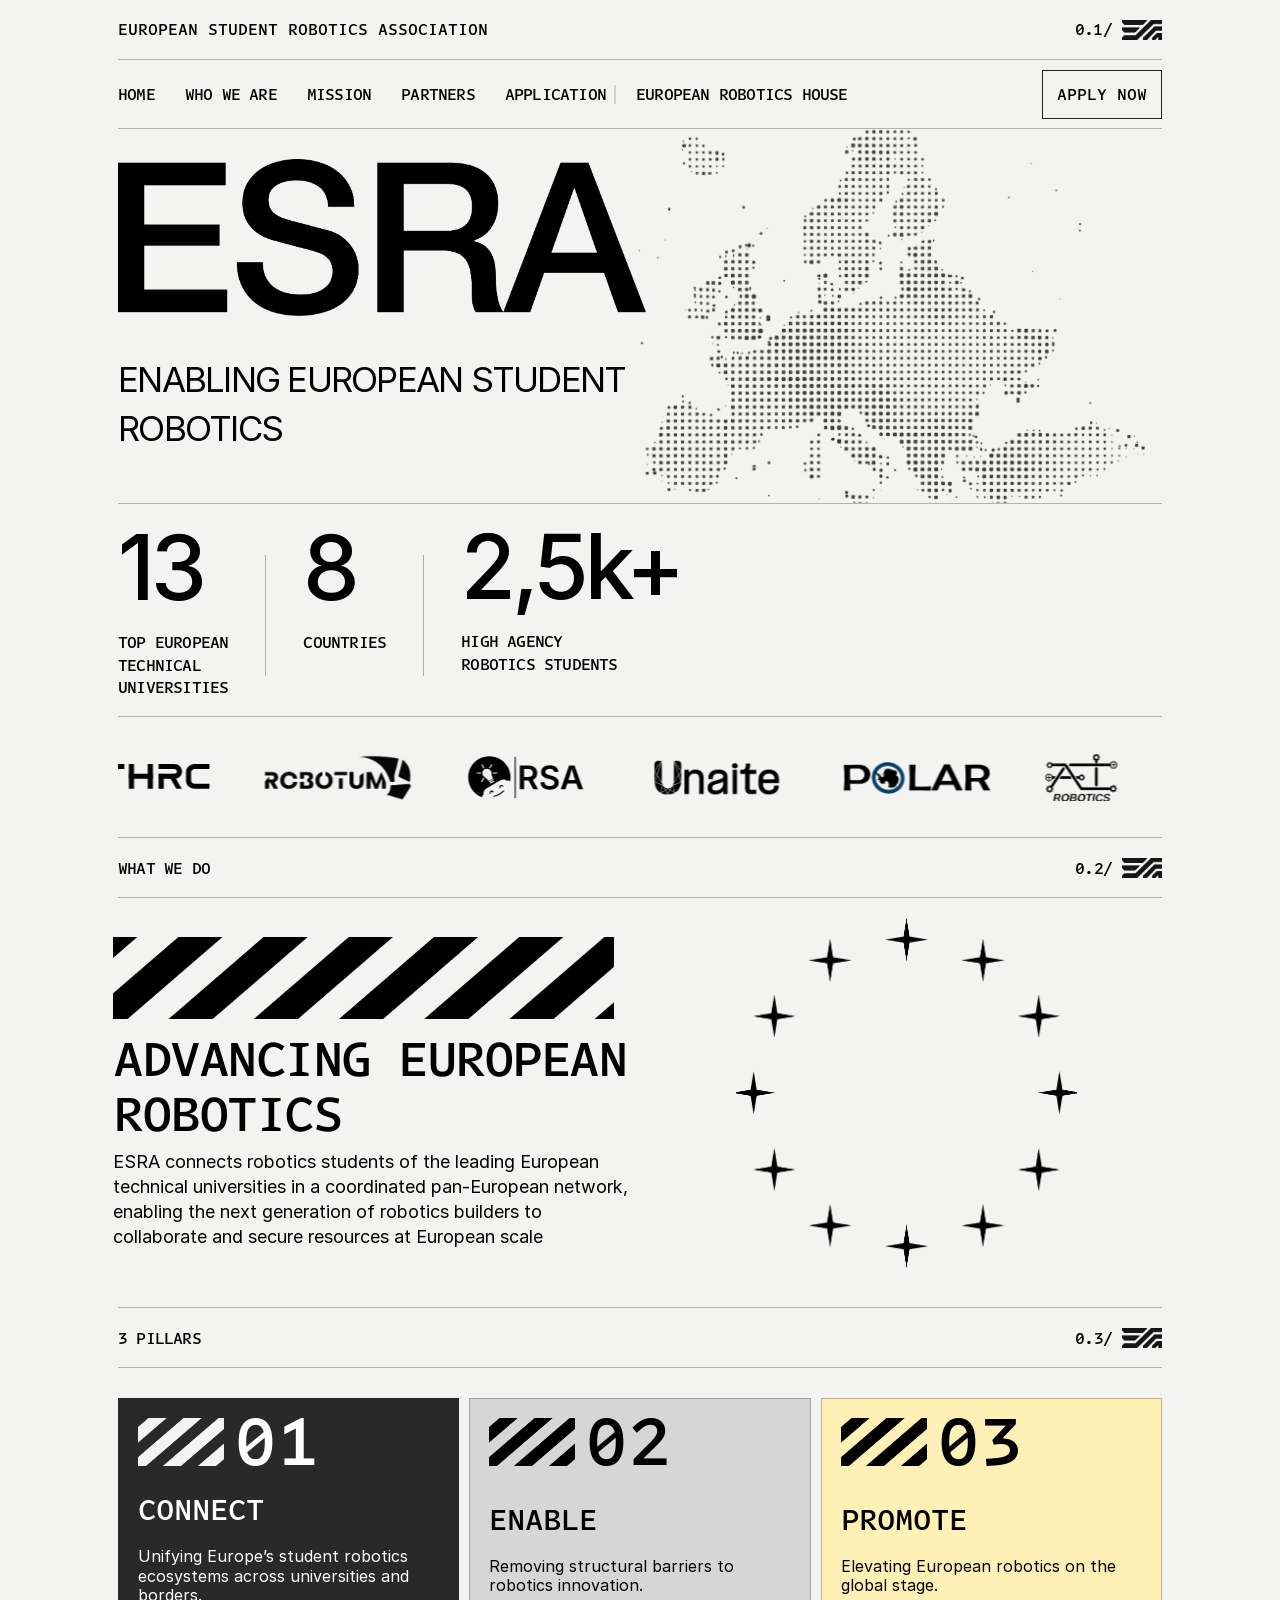
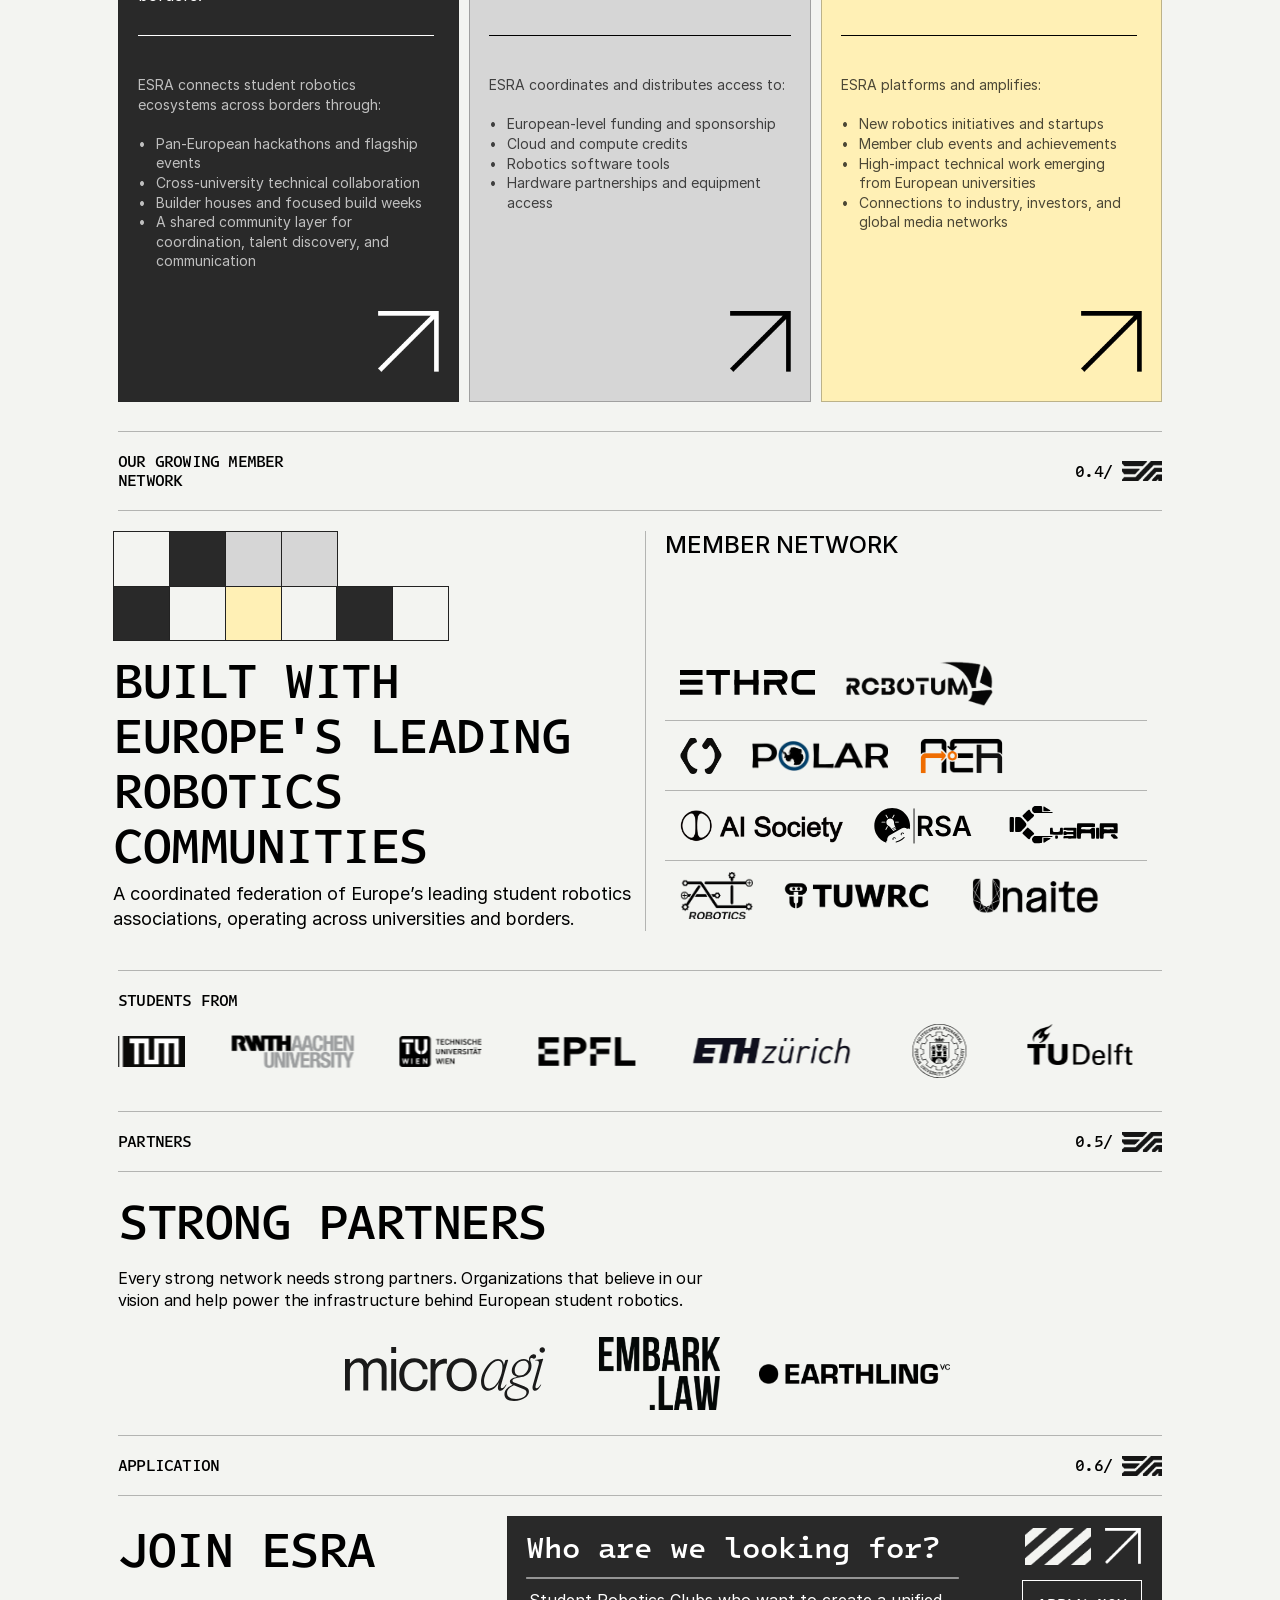
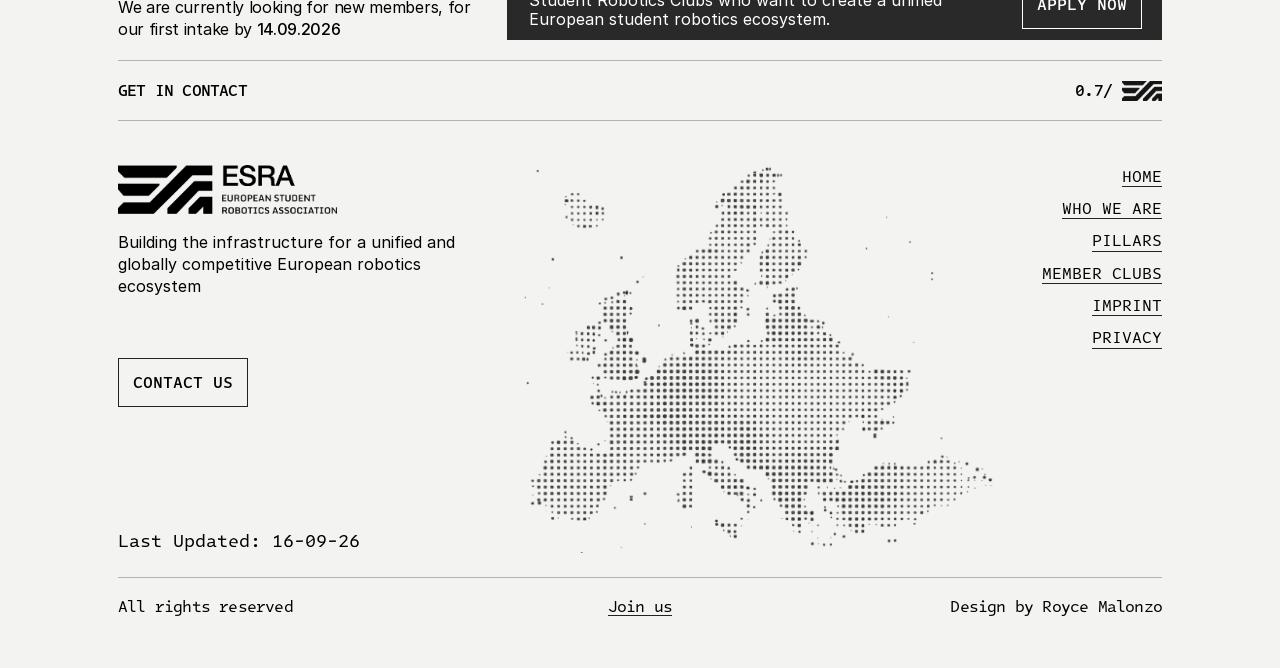
==== commit bfb56253: "Make the site self-contained, add legal pages, fix narrow layouts - Remove every dependency on Frame" ====
--- a/index.html
+++ b/index.html
@@ -5,25 +5,22 @@
 	<meta name="generator" content="Framer 8a671e2">
 	<title>ESRA | European Student Robotics Association</title>
     <meta name="description" content="ESRA connects robotics students of the leading European technical universities in a coordinated pan-European network, enabling the next generation of robotics builders to collaborate and secure resources at European scale.">
-    <meta name="framer-search-index" content="https://framerusercontent.com/sites/1BgO61IPt7H8qs2cCH665R/searchIndex-xmJ8RlyNU0ZR.json">
-    <meta name="framer-search-index-fallback" content="https://framerusercontent.com/sites/1BgO61IPt7H8qs2cCH665R/searchIndex-XyLnsep4OlEk.json">
-    <link href="https://framerusercontent.com/images/mvNehTD46OVNZp0IWWv0jzUprWM.png" rel="icon" media="(prefers-color-scheme: light)">
-    <link href="https://framerusercontent.com/images/bqBTNplWTl4pu9ntGxEZoztqpY.png" rel="icon" media="(prefers-color-scheme: dark)">
-    <link rel="apple-touch-icon" href="https://framerusercontent.com/images/GwSGShFpPZ7jSxQvuWMsMtGgKI.png">
+    <link href="/assets/images/mvNehTD46OVNZp0IWWv0jzUprWM.png" rel="icon" media="(prefers-color-scheme: light)">
+    <link href="/assets/images/bqBTNplWTl4pu9ntGxEZoztqpY.png" rel="icon" media="(prefers-color-scheme: dark)">
+    <link rel="apple-touch-icon" href="/assets/images/GwSGShFpPZ7jSxQvuWMsMtGgKI.png">
     <!-- Open Graph -->
     <meta property="og:type" content="website">
     <meta property="og:title" content="ESRA | European Student Robotics Association">
     <meta property="og:description" content="ESRA connects robotics students of the leading European technical universities in a coordinated pan-European network, enabling the next generation of robotics builders to collaborate and secure resources at European scale.">
-    <meta property="og:image" content="https://framerusercontent.com/images/gJD0i2kuQtMhopbDOO9rz0W288I.png">
+    <meta property="og:image" content="/assets/images/gJD0i2kuQtMhopbDOO9rz0W288I.png">
     <!-- X -->
     <meta name="twitter:card" content="summary_large_image">
     <meta name="twitter:title" content="ESRA | European Student Robotics Association">
     <meta name="twitter:description" content="ESRA connects robotics students of the leading European technical universities in a coordinated pan-European network, enabling the next generation of robotics builders to collaborate and secure resources at European scale.">
-    <meta name="twitter:image" content="https://framerusercontent.com/images/gJD0i2kuQtMhopbDOO9rz0W288I.png">
-	
-	
-	<script>try{if(localStorage.getItem("__framer_force_showing_editorbar_since")){const n=document.createElement("link");n.rel="modulepreload";n.href="https://framer.com/edit/init.mjs";document.head.appendChild(n)}}catch(e){}</script><link rel="modulepreload" href="https://framer.com/edit/init.mjs">
-	<link rel="canonical" href="https://www.studentrobotics.eu/"><meta property="og:url" content="https://www.studentrobotics.eu/"><!-- Start of headStart -->
+    <meta name="twitter:image" content="/assets/images/gJD0i2kuQtMhopbDOO9rz0W288I.png">
+	
+	
+	<link rel="canonical" href="https://esrarobotics.eu/"><meta property="og:url" content="https://esrarobotics.eu/"><!-- Start of headStart -->
     
     <!-- End of headStart -->
 	
@@ -32,7 +29,7 @@
   font-family: 'Intel One Mono';
   font-style: normal;
   font-weight: 400;
-  src: url(https://fonts.gstatic.com/s/intelonemono/v2/P5sWzZuLY8Lb_G1RikFkwPjBvuM8LXucmoHDSAMgofchIRR3P4S-.woff2) format('woff2');
+  src: url(/assets/fonts/intelonemono-7057bb56.woff2) format('woff2');
   unicode-range: U+2000-2001, U+2004-2008, U+200A, U+23B8-23BD, U+2500-259F;
 }
 /* vietnamese */
@@ -40,7 +37,7 @@
   font-family: 'Intel One Mono';
   font-style: normal;
   font-weight: 400;
-  src: url(https://fonts.gstatic.com/s/intelonemono/v2/P5sWzZuLY8Lb_G1RikFkwPjBvuM8LXucmoHDSAMgofchlDVSAr0.woff2) format('woff2');
+  src: url(/assets/fonts/intelonemono-44b9a9fe.woff2) format('woff2');
   unicode-range: U+0102-0103, U+0110-0111, U+0128-0129, U+0168-0169, U+01A0-01A1, U+01AF-01B0, U+0300-0301, U+0303-0304, U+0308-0309, U+0323, U+0329, U+1EA0-1EF9, U+20AB;
 }
 /* latin-ext */
@@ -48,7 +45,7 @@
   font-family: 'Intel One Mono';
   font-style: normal;
   font-weight: 400;
-  src: url(https://fonts.gstatic.com/s/intelonemono/v2/P5sWzZuLY8Lb_G1RikFkwPjBvuM8LXucmoHDSAMgofchlTVSAr0.woff2) format('woff2');
+  src: url(/assets/fonts/intelonemono-205315d5.woff2) format('woff2');
   unicode-range: U+0100-02BA, U+02BD-02C5, U+02C7-02CC, U+02CE-02D7, U+02DD-02FF, U+0304, U+0308, U+0329, U+1D00-1DBF, U+1E00-1E9F, U+1EF2-1EFF, U+2020, U+20A0-20AB, U+20AD-20C0, U+2113, U+2C60-2C7F, U+A720-A7FF;
 }
 /* latin */
@@ -56,7 +53,7 @@
   font-family: 'Intel One Mono';
   font-style: normal;
   font-weight: 400;
-  src: url(https://fonts.gstatic.com/s/intelonemono/v2/P5sWzZuLY8Lb_G1RikFkwPjBvuM8LXucmoHDSAMgofchmzVS.woff2) format('woff2');
+  src: url(/assets/fonts/intelonemono-1d62d9bd.woff2) format('woff2');
   unicode-range: U+0000-00FF, U+0131, U+0152-0153, U+02BB-02BC, U+02C6, U+02DA, U+02DC, U+0304, U+0308, U+0329, U+2000-206F, U+20AC, U+2122, U+2191, U+2193, U+2212, U+2215, U+FEFF, U+FFFD;
 }
 /* symbols2 */
@@ -64,7 +61,7 @@
   font-family: 'Intel One Mono';
   font-style: normal;
   font-weight: 500;
-  src: url(https://fonts.gstatic.com/s/intelonemono/v2/P5sWzZuLY8Lb_G1RikFkwPjBvuM8LXucmoHDSAMgk_chIRR3P4S-.woff2) format('woff2');
+  src: url(/assets/fonts/intelonemono-03ba9060.woff2) format('woff2');
   unicode-range: U+2000-2001, U+2004-2008, U+200A, U+23B8-23BD, U+2500-259F;
 }
 /* vietnamese */
@@ -72,7 +69,7 @@
   font-family: 'Intel One Mono';
   font-style: normal;
   font-weight: 500;
-  src: url(https://fonts.gstatic.com/s/intelonemono/v2/P5sWzZuLY8Lb_G1RikFkwPjBvuM8LXucmoHDSAMgk_chlDVSAr0.woff2) format('woff2');
+  src: url(/assets/fonts/intelonemono-ff7b02e4.woff2) format('woff2');
   unicode-range: U+0102-0103, U+0110-0111, U+0128-0129, U+0168-0169, U+01A0-01A1, U+01AF-01B0, U+0300-0301, U+0303-0304, U+0308-0309, U+0323, U+0329, U+1EA0-1EF9, U+20AB;
 }
 /* latin-ext */
@@ -80,7 +77,7 @@
   font-family: 'Intel One Mono';
   font-style: normal;
   font-weight: 500;
-  src: url(https://fonts.gstatic.com/s/intelonemono/v2/P5sWzZuLY8Lb_G1RikFkwPjBvuM8LXucmoHDSAMgk_chlTVSAr0.woff2) format('woff2');
+  src: url(/assets/fonts/intelonemono-756a397a.woff2) format('woff2');
   unicode-range: U+0100-02BA, U+02BD-02C5, U+02C7-02CC, U+02CE-02D7, U+02DD-02FF, U+0304, U+0308, U+0329, U+1D00-1DBF, U+1E00-1E9F, U+1EF2-1EFF, U+2020, U+20A0-20AB, U+20AD-20C0, U+2113, U+2C60-2C7F, U+A720-A7FF;
 }
 /* latin */
@@ -88,39 +85,210 @@
   font-family: 'Intel One Mono';
   font-style: normal;
   font-weight: 500;
-  src: url(https://fonts.gstatic.com/s/intelonemono/v2/P5sWzZuLY8Lb_G1RikFkwPjBvuM8LXucmoHDSAMgk_chmzVS.woff2) format('woff2');
+  src: url(/assets/fonts/intelonemono-7ecc20bb.woff2) format('woff2');
   unicode-range: U+0000-00FF, U+0131, U+0152-0153, U+02BB-02BC, U+02C6, U+02DA, U+02DC, U+0304, U+0308, U+0329, U+2000-206F, U+20AC, U+2122, U+2191, U+2193, U+2212, U+2215, U+FEFF, U+FFFD;
 }
 
-@font-face { font-family: "Inter"; src: url("https://framerusercontent.com/assets/5vvr9Vy74if2I6bQbJvbw7SY1pQ.woff2"); font-display: swap; font-style: normal; font-weight: 400; unicode-range: U+0460-052F, U+1C80-1C88, U+20B4, U+2DE0-2DFF, U+A640-A69F, U+FE2E-FE2F }
-@font-face { font-family: "Inter"; src: url("https://framerusercontent.com/assets/EOr0mi4hNtlgWNn9if640EZzXCo.woff2"); font-display: swap; font-style: normal; font-weight: 400; unicode-range: U+0301, U+0400-045F, U+0490-0491, U+04B0-04B1, U+2116 }
-@font-face { font-family: "Inter"; src: url("https://framerusercontent.com/assets/Y9k9QrlZAqio88Klkmbd8VoMQc.woff2"); font-display: swap; font-style: normal; font-weight: 400; unicode-range: U+1F00-1FFF }
-@font-face { font-family: "Inter"; src: url("https://framerusercontent.com/assets/OYrD2tBIBPvoJXiIHnLoOXnY9M.woff2"); font-display: swap; font-style: normal; font-weight: 400; unicode-range: U+0370-03FF }
-@font-face { font-family: "Inter"; src: url("https://framerusercontent.com/assets/JeYwfuaPfZHQhEG8U5gtPDZ7WQ.woff2"); font-display: swap; font-style: normal; font-weight: 400; unicode-range: U+0100-024F, U+0259, U+1E00-1EFF, U+2020, U+20A0-20AB, U+20AD-20CF, U+2113, U+2C60-2C7F, U+A720-A7FF }
-@font-face { font-family: "Inter"; src: url("https://framerusercontent.com/assets/GrgcKwrN6d3Uz8EwcLHZxwEfC4.woff2"); font-display: swap; font-style: normal; font-weight: 400; unicode-range: U+0000-00FF, U+0131, U+0152-0153, U+02BB-02BC, U+02C6, U+02DA, U+02DC, U+2000-206F, U+2070, U+2074-207E, U+2080-208E, U+20AC, U+2122, U+2191, U+2193, U+2212, U+2215, U+FEFF, U+FFFD }
-@font-face { font-family: "Inter"; src: url("https://framerusercontent.com/assets/b6Y37FthZeALduNqHicBT6FutY.woff2"); font-display: swap; font-style: normal; font-weight: 400; unicode-range: U+0102-0103, U+0110-0111, U+0128-0129, U+0168-0169, U+01A0-01A1, U+01AF-01B0, U+1EA0-1EF9, U+20AB }
-@font-face { font-family: "Inter"; src: url("https://framerusercontent.com/assets/5A3Ce6C9YYmCjpQx9M4inSaKU.woff2"); font-display: swap; font-style: normal; font-weight: 500; unicode-range: U+0460-052F, U+1C80-1C88, U+20B4, U+2DE0-2DFF, U+A640-A69F, U+FE2E-FE2F }
-@font-face { font-family: "Inter"; src: url("https://framerusercontent.com/assets/Qx95Xyt0Ka3SGhinnbXIGpEIyP4.woff2"); font-display: swap; font-style: normal; font-weight: 500; unicode-range: U+0301, U+0400-045F, U+0490-0491, U+04B0-04B1, U+2116 }
-@font-face { font-family: "Inter"; src: url("https://framerusercontent.com/assets/6mJuEAguuIuMog10gGvH5d3cl8.woff2"); font-display: swap; font-style: normal; font-weight: 500; unicode-range: U+1F00-1FFF }
-@font-face { font-family: "Inter"; src: url("https://framerusercontent.com/assets/xYYWaj7wCU5zSQH0eXvSaS19wo.woff2"); font-display: swap; font-style: normal; font-weight: 500; unicode-range: U+0370-03FF }
-@font-face { font-family: "Inter"; src: url("https://framerusercontent.com/assets/otTaNuNpVK4RbdlT7zDDdKvQBA.woff2"); font-display: swap; font-style: normal; font-weight: 500; unicode-range: U+0100-024F, U+0259, U+1E00-1EFF, U+2020, U+20A0-20AB, U+20AD-20CF, U+2113, U+2C60-2C7F, U+A720-A7FF }
-@font-face { font-family: "Inter"; src: url("https://framerusercontent.com/assets/UjlFhCnUjxhNfep4oYBPqnEssyo.woff2"); font-display: swap; font-style: normal; font-weight: 500; unicode-range: U+0000-00FF, U+0131, U+0152-0153, U+02BB-02BC, U+02C6, U+02DA, U+02DC, U+2000-206F, U+2070, U+2074-207E, U+2080-208E, U+20AC, U+2122, U+2191, U+2193, U+2212, U+2215, U+FEFF, U+FFFD }
-@font-face { font-family: "Inter"; src: url("https://framerusercontent.com/assets/DolVirEGb34pEXEp8t8FQBSK4.woff2"); font-display: swap; font-style: normal; font-weight: 500; unicode-range: U+0102-0103, U+0110-0111, U+0128-0129, U+0168-0169, U+01A0-01A1, U+01AF-01B0, U+1EA0-1EF9, U+20AB }
+@font-face { font-family: "Inter"; src: url("/assets/fonts/5vvr9Vy74if2I6bQbJvbw7SY1pQ.woff2"); font-display: swap; font-style: normal; font-weight: 400; unicode-range: U+0460-052F, U+1C80-1C88, U+20B4, U+2DE0-2DFF, U+A640-A69F, U+FE2E-FE2F }
+@font-face { font-family: "Inter"; src: url("/assets/fonts/EOr0mi4hNtlgWNn9if640EZzXCo.woff2"); font-display: swap; font-style: normal; font-weight: 400; unicode-range: U+0301, U+0400-045F, U+0490-0491, U+04B0-04B1, U+2116 }
+@font-face { font-family: "Inter"; src: url("/assets/fonts/Y9k9QrlZAqio88Klkmbd8VoMQc.woff2"); font-display: swap; font-style: normal; font-weight: 400; unicode-range: U+1F00-1FFF }
+@font-face { font-family: "Inter"; src: url("/assets/fonts/OYrD2tBIBPvoJXiIHnLoOXnY9M.woff2"); font-display: swap; font-style: normal; font-weight: 400; unicode-range: U+0370-03FF }
+@font-face { font-family: "Inter"; src: url("/assets/fonts/JeYwfuaPfZHQhEG8U5gtPDZ7WQ.woff2"); font-display: swap; font-style: normal; font-weight: 400; unicode-range: U+0100-024F, U+0259, U+1E00-1EFF, U+2020, U+20A0-20AB, U+20AD-20CF, U+2113, U+2C60-2C7F, U+A720-A7FF }
+@font-face { font-family: "Inter"; src: url("/assets/fonts/GrgcKwrN6d3Uz8EwcLHZxwEfC4.woff2"); font-display: swap; font-style: normal; font-weight: 400; unicode-range: U+0000-00FF, U+0131, U+0152-0153, U+02BB-02BC, U+02C6, U+02DA, U+02DC, U+2000-206F, U+2070, U+2074-207E, U+2080-208E, U+20AC, U+2122, U+2191, U+2193, U+2212, U+2215, U+FEFF, U+FFFD }
+@font-face { font-family: "Inter"; src: url("/assets/fonts/b6Y37FthZeALduNqHicBT6FutY.woff2"); font-display: swap; font-style: normal; font-weight: 400; unicode-range: U+0102-0103, U+0110-0111, U+0128-0129, U+0168-0169, U+01A0-01A1, U+01AF-01B0, U+1EA0-1EF9, U+20AB }
+@font-face { font-family: "Inter"; src: url("/assets/fonts/5A3Ce6C9YYmCjpQx9M4inSaKU.woff2"); font-display: swap; font-style: normal; font-weight: 500; unicode-range: U+0460-052F, U+1C80-1C88, U+20B4, U+2DE0-2DFF, U+A640-A69F, U+FE2E-FE2F }
+@font-face { font-family: "Inter"; src: url("/assets/fonts/Qx95Xyt0Ka3SGhinnbXIGpEIyP4.woff2"); font-display: swap; font-style: normal; font-weight: 500; unicode-range: U+0301, U+0400-045F, U+0490-0491, U+04B0-04B1, U+2116 }
+@font-face { font-family: "Inter"; src: url("/assets/fonts/6mJuEAguuIuMog10gGvH5d3cl8.woff2"); font-display: swap; font-style: normal; font-weight: 500; unicode-range: U+1F00-1FFF }
+@font-face { font-family: "Inter"; src: url("/assets/fonts/xYYWaj7wCU5zSQH0eXvSaS19wo.woff2"); font-display: swap; font-style: normal; font-weight: 500; unicode-range: U+0370-03FF }
+@font-face { font-family: "Inter"; src: url("/assets/fonts/otTaNuNpVK4RbdlT7zDDdKvQBA.woff2"); font-display: swap; font-style: normal; font-weight: 500; unicode-range: U+0100-024F, U+0259, U+1E00-1EFF, U+2020, U+20A0-20AB, U+20AD-20CF, U+2113, U+2C60-2C7F, U+A720-A7FF }
+@font-face { font-family: "Inter"; src: url("/assets/fonts/UjlFhCnUjxhNfep4oYBPqnEssyo.woff2"); font-display: swap; font-style: normal; font-weight: 500; unicode-range: U+0000-00FF, U+0131, U+0152-0153, U+02BB-02BC, U+02C6, U+02DA, U+02DC, U+2000-206F, U+2070, U+2074-207E, U+2080-208E, U+20AC, U+2122, U+2191, U+2193, U+2212, U+2215, U+FEFF, U+FFFD }
+@font-face { font-family: "Inter"; src: url("/assets/fonts/DolVirEGb34pEXEp8t8FQBSK4.woff2"); font-display: swap; font-style: normal; font-weight: 500; unicode-range: U+0102-0103, U+0110-0111, U+0128-0129, U+0168-0169, U+01A0-01A1, U+01AF-01B0, U+1EA0-1EF9, U+20AB }
 @font-face { font-family: "Inter Placeholder"; src: local("Arial"); ascent-override: 89.79%; descent-override: 22.36%; line-gap-override: 0.00%; size-adjust: 107.89% }</style>
-	<link href="https://fonts.gstatic.com/" rel="preconnect" crossorigin="">
 	
 	<meta name="robots" content="max-image-preview:large"><style data-framer-css-ssr-minified="" data-framer-components="framer-lib-cursors-host framer-SxfM8 framer-lib-combinedCSSRules PropertyOverrides">html,body,#main{box-sizing:border-box;margin:0;padding:0}:root{-webkit-font-smoothing:antialiased;-moz-osx-font-smoothing:grayscale}*{box-sizing:border-box;-webkit-font-smoothing:inherit}h1,h2,h3,h4,h5,h6,p,figure{margin:0}body,input,textarea,select,button{font-family:sans-serif;font-size:12px}@supports (background:-webkit-named-image(i)) and (not (grid-template-rows:subgrid)){body{--framer-will-change-override:transform}}@supports (background:-webkit-named-image(i)) and (not (position-area:top right)){body{--framer-will-change-filter-override:filter}}[data-framer-component-type=Text] div div span,[data-framer-component-type=Text] a div span,[data-framer-component-type=Text] span span span,[data-framer-component-type=Text] p span span,[data-framer-component-type=Text] h1 span span,[data-framer-component-type=Text] h2 span span,[data-framer-component-type=Text] h3 span span,[data-framer-component-type=Text] h4 span span,[data-framer-component-type=Text] h5 span span,[data-framer-component-type=Text] h6 span span,[data-framer-component-type=Text] a{font-family:var(--font-family);font-style:var(--font-style);font-weight:min(calc(var(--framer-font-weight-increase,0) + var(--font-weight,400)),900);color:var(--text-color);letter-spacing:var(--letter-spacing);font-size:var(--font-size);text-transform:var(--text-transform);--text-decoration:var(--framer-text-decoration-style,solid)var(--framer-text-decoration,none)var(--framer-text-decoration-color,currentcolor)var(--framer-text-decoration-thickness,auto);--text-decoration-skip-ink:var(--framer-text-decoration-skip-ink);--text-underline-offset:var(--framer-text-decoration-offset);line-height:var(--line-height);--font-family:var(--framer-font-family);--font-style:var(--framer-font-style);--font-weight:var(--framer-font-weight);--text-color:var(--framer-text-color);--letter-spacing:var(--framer-letter-spacing);--font-size:var(--framer-font-size);--text-transform:var(--framer-text-transform);--line-height:var(--framer-line-height)}@supports not (color:color(display-p3 1 1 1)){p.framer-text,div.framer-text,h1.framer-text,h2.framer-text,h3.framer-text,h4.framer-text,h5.framer-text,h6.framer-text,li.framer-text,ol.framer-text,ul.framer-text,span.framer-text:not([data-text-fill]){color:var(--framer-blockquote-text-color-rgb,var(--framer-blockquote-text-color,var(--framer-text-color-rgb,var(--framer-text-color,#000))));-webkit-text-stroke-color:var(--framer-text-stroke-color-rgb,var(--framer-text-stroke-color,initial))}mark.framer-text{background-color:var(--framer-blockquote-text-background-color-rgb,var(--framer-blockquote-text-background-color,var(--framer-text-background-color-rgb,var(--framer-text-background-color,initial))))}}@supports not (color:color(display-p3 1 1 1)){code.framer-text,code.framer-text span.framer-text:not([data-text-fill]){color:var(--framer-blockquote-text-color-rgb,var(--framer-blockquote-text-color,var(--framer-code-text-color-rgb,var(--framer-code-text-color,var(--framer-text-color-rgb,var(--framer-text-color,#000))))))}}@supports not (color:color(display-p3 1 1 1)){a.framer-text,span.framer-text[data-nested-link]{color:var(--framer-link-text-color-rgb,var(--framer-link-text-color,var(--framer-blockquote-text-color-rgb,var(--framer-blockquote-text-color,var(--framer-text-color-rgb,var(--framer-text-color,#000))))));background-color:var(--framer-link-text-background-color-rgb,var(--framer-link-text-background-color,initial));-webkit-text-decoration-color:var(--framer-link-text-decoration-color-rgb,var(--framer-link-text-decoration-color,var(--framer-text-decoration-color-rgb,var(--framer-text-decoration-color,currentcolor))));text-decoration-color:var(--framer-link-text-decoration-color-rgb,var(--framer-link-text-decoration-color,var(--framer-text-decoration-color-rgb,var(--framer-text-decoration-color,currentcolor))))}}@supports not (color:color(display-p3 1 1 1)){code.framer-text a.framer-text,code.framer-text a.framer-text span.framer-text:not([data-text-fill]),code.framer-text span.framer-text[data-nested-link],code.framer-text span.framer-text[data-nested-link] span.framer-text:not([data-text-fill]){color:var(--framer-link-text-color-rgb,var(--framer-link-text-color,var(--framer-blockquote-text-color-rgb,var(--framer-blockquote-text-color,var(--framer-code-text-color-rgb,var(--framer-code-text-color,var(--framer-text-color-rgb,var(--framer-text-color,#000))))))))}}@supports not (color:color(display-p3 1 1 1)){a.framer-text:hover,span.framer-text[data-nested-link]:hover{color:var(--framer-link-hover-text-color-rgb,var(--framer-link-hover-text-color,var(--framer-link-text-color-rgb,var(--framer-link-text-color,var(--framer-blockquote-text-color-rgb,var(--framer-blockquote-text-color,var(--framer-text-color-rgb,var(--framer-text-color,#000))))))));background-color:var(--framer-link-hover-text-background-color-rgb,var(--framer-link-hover-text-background-color,var(--framer-link-text-background-color-rgb,var(--framer-link-text-background-color,var(--framer-text-background-color-rgb,var(--framer-text-background-color,initial))))));-webkit-text-decoration-color:var(--framer-link-hover-text-decoration-color-rgb,var(--framer-link-hover-text-decoration-color,var(--framer-link-text-decoration-color-rgb,var(--framer-link-text-decoration-color,var(--framer-text-decoration-color-rgb,var(--framer-text-decoration-color,currentcolor))))));text-decoration-color:var(--framer-link-hover-text-decoration-color-rgb,var(--framer-link-hover-text-decoration-color,var(--framer-link-text-decoration-color-rgb,var(--framer-link-text-decoration-color,var(--framer-text-decoration-color-rgb,var(--framer-text-decoration-color,currentcolor))))))}}@supports not (color:color(display-p3 1 1 1)){code.framer-text a.framer-text:hover,code.framer-text span.framer-text[data-nested-link]:hover{color:var(--framer-link-hover-text-color-rgb,var(--framer-link-hover-text-color,var(--framer-link-text-color-rgb,var(--framer-link-text-color,var(--framer-blockquote-text-color-rgb,var(--framer-blockquote-text-color,var(--framer-code-text-color-rgb,var(--framer-code-text-color,var(--framer-text-color-rgb,var(--framer-text-color,#000))))))))))}}@supports not (color:color(display-p3 1 1 1)){a.framer-text[data-framer-page-link-current],span.framer-text[data-framer-page-link-current]{color:var(--framer-link-current-text-color-rgb,var(--framer-link-current-text-color,var(--framer-link-text-color-rgb,var(--framer-link-text-color,var(--framer-text-color-rgb,var(--framer-text-color,#000))))));background-color:var(--framer-link-current-text-background-color-rgb,var(--framer-link-current-text-background-color,var(--framer-link-text-background-color-rgb,var(--framer-link-text-background-color,var(--framer-text-background-color-rgb,var(--framer-text-background-color,initial))))));-webkit-text-decoration-color:var(--framer-link-current-text-decoration-color-rgb,var(--framer-link-current-text-decoration-color,var(--framer-link-text-decoration-color-rgb,var(--framer-link-text-decoration-color,var(--framer-text-decoration-color-rgb,var(--framer-text-decoration-color,currentcolor))))));text-decoration-color:var(--framer-link-current-text-decoration-color-rgb,var(--framer-link-current-text-decoration-color,var(--framer-link-text-decoration-color-rgb,var(--framer-link-text-decoration-color,var(--framer-text-decoration-color-rgb,var(--framer-text-decoration-color,currentcolor))))))}}@supports not (color:color(display-p3 1 1 1)){code.framer-text a.framer-text[data-framer-page-link-current],code.framer-text a.framer-text[data-framer-page-link-current] span.framer-text:not([data-text-fill]),code.framer-text span.framer-text[data-framer-page-link-current],code.framer-text span.framer-text[data-framer-page-link-current] span.framer-text:not([data-text-fill]){color:var(--framer-link-current-text-color-rgb,var(--framer-link-current-text-color,var(--framer-link-text-color-rgb,var(--framer-link-text-color,var(--framer-code-text-color-rgb,var(--framer-code-text-color,var(--framer-text-color-rgb,var(--framer-text-color,#000))))))));background-color:var(--framer-link-current-text-background-color-rgb,var(--framer-link-current-text-background-color,var(--framer-link-text-background-color-rgb,var(--framer-link-text-background-color,var(--framer-text-background-color-rgb,var(--framer-text-background-color,initial))))))}}@supports not (color:color(display-p3 1 1 1)){a.framer-text[data-framer-page-link-current]:hover,span.framer-text[data-framer-page-link-current]:hover{color:var(--framer-link-hover-text-color-rgb,var(--framer-link-hover-text-color,var(--framer-link-current-text-color-rgb,var(--framer-link-current-text-color,var(--framer-link-text-color-rgb,var(--framer-link-text-color,var(--framer-code-text-color-rgb,var(--framer-code-text-color,var(--framer-text-color-rgb,var(--framer-text-color,#000))))))))));background-color:var(--framer-link-hover-text-background-color-rgb,var(--framer-link-hover-text-background-color,var(--framer-link-current-text-background-color-rgb,var(--framer-link-current-text-background-color,var(--framer-link-text-background-color-rgb,var(--framer-link-text-background-color,initial))))));-webkit-text-decoration-color:var(--framer-link-hover-text-decoration-color-rgb,var(--framer-link-hover-text-decoration-color,var(--framer-link-current-text-decoration-color-rgb,var(--framer-link-current-text-decoration-color,var(--framer-link-text-decoration-color-rgb,var(--framer-link-text-decoration-color,var(--framer-text-decoration-color-rgb,var(--framer-text-decoration-color,currentcolor))))))));text-decoration-color:var(--framer-link-hover-text-decoration-color-rgb,var(--framer-link-hover-text-decoration-color,var(--framer-link-current-text-decoration-color-rgb,var(--framer-link-current-text-decoration-color,var(--framer-link-text-decoration-color-rgb,var(--framer-link-text-decoration-color,var(--framer-text-decoration-color-rgb,var(--framer-text-decoration-color,currentcolor))))))))}}@supports not (color:color(display-p3 1 1 1)){code.framer-text a.framer-text[data-framer-page-link-current]:hover,code.framer-text a.framer-text[data-framer-page-link-current]:hover span.framer-text:not([data-text-fill]),code.framer-text span.framer-text[data-framer-page-link-current]:hover,code.framer-text span.framer-text[data-framer-page-link-current]:hover span.framer-text:not([data-text-fill]){color:var(--framer-link-hover-text-color-rgb,var(--framer-link-hover-text-color,var(--framer-link-current-text-color-rgb,var(--framer-link-current-text-color,var(--framer-link-text-color-rgb,var(--framer-link-text-color,var(--framer-code-text-color-rgb,var(--framer-code-text-color,var(--framer-text-color-rgb,var(--framer-text-color,#000))))))))));background-color:var(--framer-link-hover-text-background-color-rgb,var(--framer-link-hover-text-background-color,var(--framer-link-current-text-background-color-rgb,var(--framer-link-current-text-background-color,var(--framer-link-text-background-color-rgb,var(--framer-link-text-background-color,initial))))))}}[data-framer-component-type=Stack]:not([data-framer-generated])>*,[data-framer-component-type=Stack]:not([data-framer-generated])>[data-framer-component-type],NavigationContainer [data-framer-component-type=NavigationContainer]>*,[data-framer-component-type=NavigationContainer]>[data-framer-component-type]{position:relative}@supports not (overflow:clip){:root{--overflow-clip-fallback:hidden}}@supports (background:-webkit-named-image(i)) and (not (contain-intrinsic-size:inherit)){div.framer-text,p.framer-text,h1.framer-text,h2.framer-text,h3.framer-text,h4.framer-text,h5.framer-text,h6.framer-text,ol.framer-text,ul.framer-text,li.framer-text,blockquote.framer-text,.framer-text.framer-image{display:var(--text-truncation-display-inline-for-safari-16,revert)}div.framer-text:after,p.framer-text:after,h1.framer-text:after,h2.framer-text:after,h3.framer-text:after,h4.framer-text:after,h5.framer-text:after,h6.framer-text:after,ol.framer-text:after,ul.framer-text:after,li.framer-text:after,blockquote.framer-text:after,.framer-text.framer-image:after{content:var(--text-truncation-line-break-for-safari-16);white-space:pre}.framer-text.framer-text-module,.framer-text.framer-table-wrapper{display:var(--text-truncation-display-none-for-safari-16,revert)}p.framer-text[data-text-fill]{display:var(--text-truncation-display-inline-for-safari-16,inline-block)}}@supports (corner-shape:superellipse(2)){:root{--one-if-corner-shape-supported:1}}.framer-cursor-none,.framer-cursor-none *{cursor:none!important}.framer-pointer-events-none,.framer-pointer-events-none *{pointer-events:none!important}.framer-SxfM8.framer-amsdnw,.framer-SxfM8 .framer-amsdnw{display:block}.framer-SxfM8.framer-1debav8{background-color:#f3f4f1;flex-flow:column;place-content:center flex-start;align-items:center;gap:10px;width:1200px;height:min-content;padding:0 0 30px;display:flex;position:relative;overflow:visible}.framer-SxfM8 .framer-fa698c{background-color:#f3f4f1;flex-flow:column;flex:none;place-content:center flex-start;align-items:center;gap:0;width:1200px;height:min-content;padding:20px 20px 2px;display:flex;position:relative;overflow:visible}.framer-SxfM8 .framer-12hgn2z{flex-flow:column;flex:none;place-content:center;align-items:center;gap:0;width:90%;max-width:1300px;height:min-content;padding:0;display:flex;position:relative;overflow:visible}.framer-SxfM8 .framer-1rq53av{--border-bottom-width:1px;--border-color:#2222224d;--border-left-width:0px;--border-right-width:0px;--border-style:solid;--border-top-width:0px;height:min-content;overflow:var(--overflow-clip-fallback,clip);flex-flow:row;flex:none;place-content:center space-between;align-items:center;width:100%;padding:0 0 20px;scroll-margin-top:50px;display:flex;position:relative}.framer-SxfM8 .framer-1lztgmc,.framer-SxfM8 .framer-1mumrmk,.framer-SxfM8 .framer-hyvm6z,.framer-SxfM8 .framer-1qwlcwu,.framer-SxfM8 .framer-1je0tsx,.framer-SxfM8 .framer-15sk9tp,.framer-SxfM8 .framer-1p8hzel,.framer-SxfM8 .framer-5pqtmw{height:min-content;overflow:var(--overflow-clip-fallback,clip);flex-flow:row;flex:none;place-content:center;align-items:center;gap:10px;width:min-content;padding:0;display:flex;position:relative}.framer-SxfM8 .framer-8lanso,.framer-SxfM8 .framer-11q0vtf,.framer-SxfM8 .framer-1e81mzn,.framer-SxfM8 .framer-10sd88k,.framer-SxfM8 .framer-1hu0cf2,.framer-SxfM8 .framer-13dwvbr,.framer-SxfM8 .framer-qkwp50,.framer-SxfM8 .framer-ortygf,.framer-SxfM8 .framer-113w4bo,.framer-SxfM8 .framer-1bjx1wo,.framer-SxfM8 .framer-i1989g,.framer-SxfM8 .framer-ino7nd,.framer-SxfM8 .framer-6v5kot,.framer-SxfM8 .framer-1r74amq,.framer-SxfM8 .framer-1bwz4rr,.framer-SxfM8 .framer-ylfwdw,.framer-SxfM8 .framer-1ijsf5q,.framer-SxfM8 .framer-1hwx8o4,.framer-SxfM8 .framer-4cezl8,.framer-SxfM8 .framer-mywh90,.framer-SxfM8 .framer-1172n35,.framer-SxfM8 .framer-imtnxa,.framer-SxfM8 .framer-ca2pai,.framer-SxfM8 .framer-mftuhw,.framer-SxfM8 .framer-j9zdp0,.framer-SxfM8 .framer-bbp6m4,.framer-SxfM8 .framer-eynotp,.framer-SxfM8 .framer-15ojx7f,.framer-SxfM8 .framer-7x0idv,.framer-SxfM8 .framer-ako3pt,.framer-SxfM8 .framer-9367dl,.framer-SxfM8 .framer-57ki5d,.framer-SxfM8 .framer-1jqxlnd,.framer-SxfM8 .framer-cye2fb,.framer-SxfM8 .framer-j37z3l,.framer-SxfM8 .framer-2dkz3o,.framer-SxfM8 .framer-1uwfq3f,.framer-SxfM8 .framer-1t0c8r1,.framer-SxfM8 .framer-ks4qom,.framer-SxfM8 .framer-80hngk,.framer-SxfM8 .framer-1cj51b3{--framer-link-text-color:#09f;--framer-link-text-decoration:underline;white-space:pre;flex:none;width:auto;height:auto;position:relative}.framer-SxfM8 .framer-19ddd9g,.framer-SxfM8 .framer-5qrka0,.framer-SxfM8 .framer-eaxl6k{height:min-content;overflow:var(--overflow-clip-fallback,clip);flex-flow:row;flex:1 0 0;place-content:center flex-end;align-items:center;gap:10px;width:1px;padding:0;display:flex;position:relative}.framer-SxfM8 .framer-1k4pii1,.framer-SxfM8 .framer-1dvhvwa{height:auto;overflow:var(--overflow-clip-fallback,clip);flex-flow:row;flex:none;place-content:center;align-self:stretch;align-items:center;gap:10px;width:37px;padding:0;display:flex;position:relative}.framer-SxfM8 .framer-1ldgl8j,.framer-SxfM8 .framer-ds2tyr,.framer-SxfM8 .framer-1gzr1gh,.framer-SxfM8 .framer-emcg4y,.framer-SxfM8 .framer-1uhh3na,.framer-SxfM8 .framer-1kvpapm,.framer-SxfM8 .framer-14o99au,.framer-SxfM8 .framer-1tcfsze{height:20px;overflow:var(--overflow-clip-fallback,clip);will-change:var(--framer-will-change-filter-override,filter);flex-flow:row;flex:none;place-content:center flex-start;align-items:center;gap:10px;width:40px;padding:0;display:flex;position:relative}.framer-SxfM8 .framer-1d5v79y{--border-bottom-width:1px;--border-color:#2222224d;--border-left-width:0px;--border-right-width:0px;--border-style:solid;--border-top-width:0px;flex-flow:row;flex:none;place-content:center space-between;align-items:center;width:100%;height:min-content;padding:10px 0;display:flex;position:relative;overflow:visible}.framer-SxfM8 .framer-1bdujyo{flex-flow:row;flex:none;place-content:center;align-items:center;gap:30px;width:min-content;height:min-content;padding:0;display:flex;position:relative;overflow:visible}.framer-SxfM8 .framer-8whbea,.framer-SxfM8 .framer-10q118x,.framer-SxfM8 .framer-15tpk4f,.framer-SxfM8 .framer-1430aab,.framer-SxfM8 .framer-kx3bqp,.framer-SxfM8 .framer-qfbwm1{height:min-content;overflow:var(--overflow-clip-fallback,clip);flex-flow:column;flex:none;place-content:center;align-items:center;gap:10px;width:min-content;padding:0;text-decoration:none;display:flex;position:relative}.framer-SxfM8 .framer-15nkzrc,.framer-SxfM8 .framer-qwkn4b,.framer-SxfM8 .framer-fnffl5{white-space:pre;flex:none;width:auto;height:auto;position:relative}.framer-SxfM8 .framer-nre73e,.framer-SxfM8 .framer-15y3zmp{--border-bottom-width:1px;--border-color:#222;--border-left-width:1px;--border-right-width:1px;--border-style:solid;--border-top-width:1px;height:min-content;overflow:var(--overflow-clip-fallback,clip);will-change:var(--framer-will-change-effect-override,transform);flex-flow:column;flex:none;place-content:center;align-items:center;gap:10px;width:min-content;padding:15px;text-decoration:none;display:flex;position:relative}.framer-SxfM8 .framer-198ejji{width:1px;height:19px;position:absolute;top:25px;left:497px}.framer-SxfM8 .framer-t39w2l{max-width:1300px;height:min-content;overflow:var(--overflow-clip-fallback,clip);flex-flow:column;flex:none;place-content:flex-start;align-items:flex-start;gap:0;width:90%;padding:0;display:flex;position:relative}.framer-SxfM8 .framer-dpyi95{height:min-content;overflow:var(--overflow-clip-fallback,clip);z-index:1;flex-flow:column;flex:none;place-content:center;align-items:center;gap:10px;width:100%;padding:0;display:flex;position:relative}.framer-SxfM8 .framer-1x1rhmg{height:min-content;overflow:var(--overflow-clip-fallback,clip);flex-flow:column;flex:none;place-content:flex-start center;align-items:flex-start;gap:30px;width:100%;padding:20px 0 50px;display:flex;position:relative}.framer-SxfM8 .framer-g0ej96{height:176px;overflow:var(--overflow-clip-fallback,clip);flex-flow:row;flex:none;place-content:center flex-start;align-items:center;gap:10px;width:100%;padding:25px 0;display:flex;position:relative}.framer-SxfM8 .framer-18cdbeq{height:157px;overflow:var(--overflow-clip-fallback,clip);will-change:var(--framer-will-change-filter-override,filter);z-index:5;flex-flow:row;flex:none;place-content:center flex-start;align-items:center;gap:10px;width:528px;padding:25px 0;display:flex;position:relative}.framer-SxfM8 .framer-187fy7y{height:min-content;overflow:var(--overflow-clip-fallback,clip);flex-flow:column;flex:none;place-content:center;align-items:center;gap:10px;width:65%;padding:0;display:flex;position:relative}.framer-SxfM8 .framer-14n1rvg{--framer-link-text-color:#09f;--framer-link-text-decoration:underline;white-space:pre-wrap;word-break:break-word;word-wrap:break-word;z-index:5;flex:none;width:100%;height:auto;position:relative}.framer-SxfM8 .framer-c9xe2z{--border-bottom-width:1px;--border-color:#222;--border-left-width:1px;--border-right-width:1px;--border-style:solid;--border-top-width:1px;height:min-content;overflow:var(--overflow-clip-fallback,clip);z-index:2;background-color:#f3f4f1;flex-flow:column;flex:none;place-content:center;align-items:center;gap:10px;width:100%;padding:15px;text-decoration:none;display:flex;position:relative}.framer-SxfM8 .framer-1c5ewzf{overflow:var(--overflow-clip-fallback,clip);will-change:var(--framer-will-change-effect-override,transform);z-index:1;flex:none;width:49%;position:absolute;top:0;bottom:-1px;left:518px}.framer-SxfM8 .framer-eemmbr{--border-bottom-width:1px;--border-color:#2222224d;--border-left-width:0px;--border-right-width:0px;--border-style:solid;--border-top-width:1px;height:min-content;overflow:var(--overflow-clip-fallback,clip);z-index:1;flex-flow:row;flex:none;place-content:center flex-start;align-items:center;gap:37px;width:100%;padding:30px 0 20px;display:flex;position:relative}.framer-SxfM8 .framer-iknaqj,.framer-SxfM8 .framer-hck00n,.framer-SxfM8 .framer-157oau{height:164px;overflow:var(--overflow-clip-fallback,clip);flex-flow:column;flex:none;place-content:flex-start;align-items:flex-start;gap:0;width:min-content;padding:0;display:flex;position:relative}.framer-SxfM8 .framer-6v2xk2,.framer-SxfM8 .framer-qjka2p{height:98px;overflow:var(--overflow-clip-fallback,clip);flex-flow:row;flex:none;place-content:flex-end flex-start;align-self:stretch;align-items:flex-end;gap:10px;width:auto;padding:0;display:flex;position:relative}.framer-SxfM8 .framer-101y40m,.framer-SxfM8 .framer-2xc1oj{height:121px;overflow:var(--overflow-clip-fallback,clip);background-color:#0a0a0a4d;flex:none;width:1px;position:relative}.framer-SxfM8 .framer-ur7s5d{height:97px;overflow:var(--overflow-clip-fallback,clip);flex-flow:row;flex:none;place-content:flex-end flex-start;align-self:stretch;align-items:flex-end;gap:10px;width:auto;padding:0;display:flex;position:relative}.framer-SxfM8 .framer-6f1x2r,.framer-SxfM8 .framer-f6c5fq,.framer-SxfM8 .framer-etf5jp{--border-bottom-width:1px;--border-color:#2222224d;--border-left-width:0px;--border-right-width:0px;--border-style:solid;--border-top-width:0px;max-width:1300px;height:min-content;overflow:var(--overflow-clip-fallback,clip);flex-flow:column;flex:none;place-content:center space-between;align-items:center;width:90%;padding:20px 0;display:flex;position:relative}.framer-SxfM8 .framer-gygmbk,.framer-SxfM8 .framer-14w477w,.framer-SxfM8 .framer-15oh36l,.framer-SxfM8 .framer-1ute2d2{height:min-content;overflow:var(--overflow-clip-fallback,clip);flex-flow:row;flex:none;place-content:center flex-start;align-items:center;gap:10px;width:100%;padding:0;display:flex;position:relative}.framer-SxfM8 .framer-8oviji,.framer-SxfM8 .framer-98xsga,.framer-SxfM8 .framer-df92t1,.framer-SxfM8 .framer-1imh4m7{height:auto;overflow:var(--overflow-clip-fallback,clip);flex-flow:row;flex:none;place-content:center;align-self:stretch;align-items:center;gap:10px;width:93px;padding:0;display:flex;position:relative}.framer-SxfM8 .framer-558rp6{flex-flow:row;flex:none;place-content:center flex-start;align-items:center;gap:24px;width:100%;height:81px;padding:0;display:flex;position:relative;overflow:visible}.framer-SxfM8 .framer-1q2v160,.framer-SxfM8 .framer-nmz1e5,.framer-SxfM8 .framer-1irih5s,.framer-SxfM8 .framer-fui468,.framer-SxfM8 .framer-k706qp,.framer-SxfM8 .framer-1xx9ivl,.framer-SxfM8 .framer-1fcl5tc,.framer-SxfM8 .framer-1dn4aj6,.framer-SxfM8 .framer-khxxb9,.framer-SxfM8 .framer-ko50gn,.framer-SxfM8 .framer-jq5lk6,.framer-SxfM8 .framer-dtbbdl,.framer-SxfM8 .framer-18j9xu5,.framer-SxfM8 .framer-1dhu764,.framer-SxfM8 .framer-1hgc7jq,.framer-SxfM8 .framer-p5jxep,.framer-SxfM8 .framer-hnle08,.framer-SxfM8 .framer-1b4kneb,.framer-SxfM8 .framer-kouay,.framer-SxfM8 .framer-1jzh8a9,.framer-SxfM8 .framer-d1w9jq,.framer-SxfM8 .framer-61w8u7,.framer-SxfM8 .framer-145otji,.framer-SxfM8 .framer-wy8o0d{height:min-content;overflow:var(--overflow-clip-fallback,clip);will-change:var(--framer-will-change-effect-override,transform);flex-flow:column;flex:none;place-content:center;align-items:center;gap:10px;width:min-content;padding:15px;text-decoration:none;display:flex;position:relative}.framer-SxfM8 .framer-2o9s4c,.framer-SxfM8 .framer-1rqzv56{height:27px;overflow:var(--overflow-clip-fallback,clip);will-change:var(--framer-will-change-filter-override,filter);flex:none;width:135px;position:relative}.framer-SxfM8 .framer-kkyahq,.framer-SxfM8 .framer-h7jkrn{height:45px;overflow:var(--overflow-clip-fallback,clip);will-change:var(--framer-will-change-filter-override,filter);flex:none;width:148px;position:relative}.framer-SxfM8 .framer-1vlvovw,.framer-SxfM8 .framer-6hhmhj{height:45px;overflow:var(--overflow-clip-fallback,clip);will-change:var(--framer-will-change-filter-override,filter);flex:none;width:122px;position:relative}.framer-SxfM8 .framer-1epkn0r,.framer-SxfM8 .framer-1u9l4yf{height:36px;overflow:var(--overflow-clip-fallback,clip);will-change:var(--framer-will-change-filter-override,filter);flex:none;width:148px;position:relative}.framer-SxfM8 .framer-19ww1qa{height:32px;overflow:var(--overflow-clip-fallback,clip);will-change:var(--framer-will-change-filter-override,filter);flex:none;width:147px;position:relative}.framer-SxfM8 .framer-yb8svh,.framer-SxfM8 .framer-1d00d3e{height:47px;overflow:var(--overflow-clip-fallback,clip);will-change:var(--framer-will-change-filter-override,filter);flex:none;width:73px;position:relative}.framer-SxfM8 .framer-18krfpt{height:46px;overflow:var(--overflow-clip-fallback,clip);will-change:var(--framer-will-change-filter-override,filter);flex:none;width:147px;position:relative}.framer-SxfM8 .framer-4seq4u{height:37px;overflow:var(--overflow-clip-fallback,clip);will-change:var(--framer-will-change-filter-override,filter);flex:none;width:176px;position:relative}.framer-SxfM8 .framer-k423t7,.framer-SxfM8 .framer-j7si1i{height:31px;overflow:var(--overflow-clip-fallback,clip);will-change:var(--framer-will-change-filter-override,filter);flex:none;width:147px;position:relative}.framer-SxfM8 .framer-jz4wl7{height:72px;overflow:var(--overflow-clip-fallback,clip);will-change:var(--framer-will-change-filter-override,filter);flex:none;width:114px;position:relative}.framer-SxfM8 .framer-1rt3lie{height:44px;overflow:var(--overflow-clip-fallback,clip);will-change:var(--framer-will-change-filter-override,filter);flex:none;width:52px;position:relative}.framer-SxfM8 .framer-1nstenl,.framer-SxfM8 .framer-u1euen,.framer-SxfM8 .framer-1xa90ek,.framer-SxfM8 .framer-gnxiim,.framer-SxfM8 .framer-1qci5xz,.framer-SxfM8 .framer-yn4k5g{--border-bottom-width:1px;--border-color:#2222224d;--border-left-width:0px;--border-right-width:0px;--border-style:solid;--border-top-width:0px;max-width:1300px;height:min-content;overflow:var(--overflow-clip-fallback,clip);flex-flow:row;flex:none;place-content:center space-between;align-items:center;width:90%;padding:20px 0;display:flex;position:relative}.framer-SxfM8 .framer-1nousbk,.framer-SxfM8 .framer-1qopvuu,.framer-SxfM8 .framer-1ovopgc,.framer-SxfM8 .framer-1ikn3w9,.framer-SxfM8 .framer-3at3rm,.framer-SxfM8 .framer-fe0c16,.framer-SxfM8 .framer-1uhhvrb,.framer-SxfM8 .framer-1365ldf{height:min-content;overflow:var(--overflow-clip-fallback,clip);flex-flow:row;flex:1 0 0;place-content:center flex-start;align-items:center;gap:10px;width:1px;padding:0;display:flex;position:relative}.framer-SxfM8 .framer-luph2o,.framer-SxfM8 .framer-1711vbe,.framer-SxfM8 .framer-1lqbkoy,.framer-SxfM8 .framer-iuj6r3,.framer-SxfM8 .framer-1ybogbp,.framer-SxfM8 .framer-1flyd06,.framer-SxfM8 .framer-4ni0ye,.framer-SxfM8 .framer-t05idx,.framer-SxfM8 .framer-t76ubm{--framer-link-text-color:#09f;--framer-link-text-decoration:underline;white-space:pre-wrap;word-break:break-word;word-wrap:break-word;flex:1 0 0;width:1px;height:auto;position:relative}.framer-SxfM8 .framer-iyg7h9,.framer-SxfM8 .framer-1er6ili{--border-bottom-width:1px;--border-color:#2222224d;--border-left-width:0px;--border-right-width:0px;--border-style:solid;--border-top-width:0px;flex-flow:row;flex:none;place-content:center;align-items:center;gap:10px;width:90%;max-width:1300px;height:min-content;padding:20px 0 40px;display:flex;position:relative;overflow:visible}.framer-SxfM8 .framer-2xk98b,.framer-SxfM8 .framer-16pwutd{flex-flow:column;flex:none;place-content:flex-start center;align-items:flex-start;gap:10px;width:50%;height:min-content;padding:0;display:flex;position:relative}.framer-SxfM8 .framer-1v3nwb1{height:82px;overflow:var(--overflow-clip-fallback,clip);will-change:var(--framer-will-change-filter-override,filter);flex-flow:row;flex:none;place-content:center;align-items:center;gap:10px;width:96%;padding:0;display:flex;position:relative}.framer-SxfM8 .framer-n0frn5,.framer-SxfM8 .framer-1kdxdxa{flex-flow:row;flex:none;place-content:center;align-items:center;gap:10px;width:100%;height:min-content;padding:0;display:flex;position:relative;overflow:visible}.framer-SxfM8 .framer-7d2k7c{flex-flow:row;flex:none;place-content:center;align-self:stretch;align-items:center;gap:10px;width:50%;height:auto;padding:0;display:flex;position:relative}.framer-SxfM8 .framer-1y167d{height:350px;overflow:var(--overflow-clip-fallback,clip);will-change:var(--framer-will-change-filter-override,filter);flex:none;width:341px;position:relative}.framer-SxfM8 .framer-1ha9erf{--border-bottom-width:1px;--border-color:#2222224d;--border-left-width:0px;--border-right-width:0px;--border-style:solid;--border-top-width:0px;max-width:1300px;height:min-content;overflow:var(--overflow-clip-fallback,clip);flex-flow:row;flex:none;place-content:flex-start;align-items:flex-start;gap:10px;width:90%;padding:30px 0;display:flex;position:relative}.framer-SxfM8 .framer-1jemvwb{--border-bottom-width:1px;--border-color:#2222224d;--border-left-width:1px;--border-right-width:1px;--border-style:solid;--border-top-width:1px;height:auto;min-height:100px;overflow:var(--overflow-clip-fallback,clip);background-color:#292929;flex-flow:column;flex:1 0 0;place-content:flex-start center;align-self:stretch;align-items:flex-start;gap:0;width:1px;padding:20px 20px 30px;display:flex;position:relative}.framer-SxfM8 .framer-xqrf8u,.framer-SxfM8 .framer-1vif6f6,.framer-SxfM8 .framer-1ht8w0i,.framer-SxfM8 .framer-j8z8zu{height:min-content;overflow:var(--overflow-clip-fallback,clip);flex-flow:row;flex:none;place-content:flex-start;align-items:flex-start;gap:10px;width:100%;padding:0;display:flex;position:relative}.framer-SxfM8 .framer-qqhgy7,.framer-SxfM8 .framer-mpmu9d,.framer-SxfM8 .framer-1eag1l5,.framer-SxfM8 .framer-o9nxcm{height:48px;overflow:var(--overflow-clip-fallback,clip);will-change:var(--framer-will-change-filter-override,filter);flex:none;width:86px;position:relative}.framer-SxfM8 .framer-1wdntq,.framer-SxfM8 .framer-1074qku,.framer-SxfM8 .framer-g415ho,.framer-SxfM8 .framer-14o9qwd{height:61px;overflow:var(--overflow-clip-fallback,clip);flex-flow:row;flex:none;place-content:flex-end center;align-items:flex-end;gap:10px;width:min-content;padding:0;display:flex;position:relative}.framer-SxfM8 .framer-1xbbequ,.framer-SxfM8 .framer-1o5986i{height:min-content;overflow:var(--overflow-clip-fallback,clip);flex-flow:column;flex:none;place-content:flex-start center;align-items:flex-start;gap:10px;width:100%;padding:0;display:flex;position:relative}.framer-SxfM8 .framer-vyjz5b,.framer-SxfM8 .framer-11br4r3,.framer-SxfM8 .framer-lgwrih{height:58px;overflow:var(--overflow-clip-fallback,clip);flex-flow:column;flex:none;place-content:center;align-items:center;gap:10px;width:min-content;padding:0;display:flex;position:relative}.framer-SxfM8 .framer-yg0oyl,.framer-SxfM8 .framer-15q6vbv,.framer-SxfM8 .framer-1jgybq0{height:min-content;overflow:var(--overflow-clip-fallback,clip);flex-flow:column;flex:none;place-content:center;align-items:center;gap:10px;width:100%;padding:0 0 30px;display:flex;position:relative}.framer-SxfM8 .framer-1p3qryp,.framer-SxfM8 .framer-wszq08,.framer-SxfM8 .framer-76nrpb{--framer-link-text-color:#09f;--framer-link-text-decoration:underline;white-space:pre-wrap;word-break:break-word;word-wrap:break-word;flex:none;width:100%;height:auto;position:relative}.framer-SxfM8 .framer-1j804rr{--border-bottom-width:0px;--border-color:#fff;--border-left-width:0px;--border-right-width:0px;--border-style:solid;--border-top-width:1px;height:min-content;overflow:var(--overflow-clip-fallback,clip);flex-flow:column;flex:none;place-content:flex-start center;align-items:flex-start;gap:10px;width:296px;padding:40px 0;display:flex;position:relative}.framer-SxfM8 .framer-1ez8u49,.framer-SxfM8 .framer-12pmadd,.framer-SxfM8 .framer-1kl8ydl{--framer-link-text-color:#09f;--framer-link-text-decoration:underline;opacity:.7;white-space:pre-wrap;word-break:break-word;word-wrap:break-word;flex:none;width:100%;height:auto;position:relative}.framer-SxfM8 .framer-s7un5z,.framer-SxfM8 .framer-4mp7wu,.framer-SxfM8 .framer-1tbbfth{height:min-content;overflow:var(--overflow-clip-fallback,clip);flex-flow:row;flex:none;place-content:flex-start flex-end;align-items:flex-start;gap:10px;width:100%;padding:0;display:flex;position:relative}.framer-SxfM8 .framer-dy53zx,.framer-SxfM8 .framer-1p7qcc7,.framer-SxfM8 .framer-1s5b0h{height:61px;overflow:var(--overflow-clip-fallback,clip);will-change:var(--framer-will-change-filter-override,filter);flex:none;width:61px;position:relative}.framer-SxfM8 .framer-1v6elia{--border-bottom-width:1px;--border-color:#2222224d;--border-left-width:1px;--border-right-width:1px;--border-style:solid;--border-top-width:1px;height:604px;overflow:var(--overflow-clip-fallback,clip);background-color:#d6d6d6;flex-flow:column;flex:1 0 0;place-content:flex-start;align-items:flex-start;gap:0;width:1px;padding:20px 20px 30px;display:flex;position:relative}.framer-SxfM8 .framer-11i4jfg,.framer-SxfM8 .framer-idh88m{height:156px;overflow:var(--overflow-clip-fallback,clip);flex-flow:column;flex:none;place-content:flex-start center;align-items:flex-start;gap:10px;width:100%;padding:0;display:flex;position:relative}.framer-SxfM8 .framer-116tcoe,.framer-SxfM8 .framer-1d5i85f{height:1px;overflow:var(--overflow-clip-fallback,clip);flex-flow:column;flex:1 0 0;place-content:flex-start space-between;align-items:flex-start;width:100%;padding:0;display:flex;position:relative}.framer-SxfM8 .framer-2s8jsx{--border-bottom-width:0px;--border-color:#000;--border-left-width:0px;--border-right-width:0px;--border-style:solid;--border-top-width:1px;height:276px;overflow:var(--overflow-clip-fallback,clip);flex-flow:column;flex:none;place-content:center flex-start;align-items:center;gap:10px;width:100%;padding:40px 0;display:flex;position:relative}.framer-SxfM8 .framer-83ge57{--border-bottom-width:1px;--border-color:#2222224d;--border-left-width:1px;--border-right-width:1px;--border-style:solid;--border-top-width:1px;height:604px;overflow:var(--overflow-clip-fallback,clip);background-color:#fff0b5;flex-flow:column;flex:1 0 0;place-content:flex-start;align-items:flex-start;gap:0;width:1px;padding:20px 20px 30px;display:flex;position:relative}.framer-SxfM8 .framer-1t20732{--border-bottom-width:0px;--border-color:#000;--border-left-width:0px;--border-right-width:0px;--border-style:solid;--border-top-width:1px;height:267px;overflow:var(--overflow-clip-fallback,clip);flex-flow:column;flex:none;place-content:center flex-start;align-items:center;gap:10px;width:296px;padding:40px 0 0;display:flex;position:relative}.framer-SxfM8 .framer-1jqy5si,.framer-SxfM8 .framer-d3kehb,.framer-SxfM8 .framer-c3lkzb,.framer-SxfM8 .framer-1sdajpk,.framer-SxfM8 .framer-2t9n27,.framer-SxfM8 .framer-7dnwch{height:auto;overflow:var(--overflow-clip-fallback,clip);flex-flow:row;flex:none;place-content:center;align-self:stretch;align-items:center;gap:10px;width:min-content;padding:0;display:flex;position:relative}.framer-SxfM8 .framer-et5mck,.framer-SxfM8 .framer-1y20350,.framer-SxfM8 .framer-tmlct4,.framer-SxfM8 .framer-1cfhk54,.framer-SxfM8 .framer-1vsfkmv{--framer-link-text-color:#09f;--framer-link-text-decoration:underline;white-space:pre-wrap;word-break:break-word;word-wrap:break-word;flex:none;width:238px;height:auto;position:relative}.framer-SxfM8 .framer-dozb4{flex-flow:column;flex:none;place-content:flex-start;align-items:flex-start;gap:0;width:100%;height:min-content;padding:0;display:flex;position:relative;overflow:visible}.framer-SxfM8 .framer-ndw2xv{flex-flow:row;flex:none;place-content:center flex-start;align-items:center;gap:0;width:100%;height:min-content;padding:0;display:flex;position:relative;overflow:visible}.framer-SxfM8 .framer-3tg0wg{--border-bottom-width:0px;--border-color:#222;--border-left-width:1px;--border-right-width:0px;--border-style:solid;--border-top-width:1px;height:55px;overflow:var(--overflow-clip-fallback,clip);flex-flow:row;flex:none;place-content:center;align-items:center;gap:10px;width:56px;padding:0;display:flex;position:relative}.framer-SxfM8 .framer-l9rk6a{--border-bottom-width:0px;--border-color:#222;--border-left-width:1px;--border-right-width:1px;--border-style:solid;--border-top-width:1px;height:55px;overflow:var(--overflow-clip-fallback,clip);background-color:#292929;flex-flow:row;flex:none;place-content:center;align-items:center;gap:10px;width:57px;padding:0;display:flex;position:relative}.framer-SxfM8 .framer-19mv22u,.framer-SxfM8 .framer-12a81c1{--border-bottom-width:0px;--border-color:#222;--border-left-width:0px;--border-right-width:1px;--border-style:solid;--border-top-width:1px;height:55px;overflow:var(--overflow-clip-fallback,clip);background-color:#d6d6d6;flex-flow:row;flex:none;place-content:center;align-items:center;gap:10px;width:56px;padding:0;display:flex;position:relative}.framer-SxfM8 .framer-1ols9c2{height:min-content;overflow:var(--overflow-clip-fallback,clip);flex-flow:row;flex:none;place-content:center flex-start;align-items:center;gap:0;width:100%;padding:0;display:flex;position:relative}.framer-SxfM8 .framer-1vf7qu7{--border-bottom-width:1px;--border-color:#222;--border-left-width:1px;--border-right-width:0px;--border-style:solid;--border-top-width:1px;height:55px;overflow:var(--overflow-clip-fallback,clip);background-color:#292929;flex-flow:row;flex:none;place-content:center;align-items:center;gap:10px;width:56px;padding:0;display:flex;position:relative}.framer-SxfM8 .framer-161e8li{--border-bottom-width:1px;--border-color:#222;--border-left-width:1px;--border-right-width:0px;--border-style:solid;--border-top-width:1px;height:55px;overflow:var(--overflow-clip-fallback,clip);flex-flow:row;flex:none;place-content:center;align-items:center;gap:10px;width:56px;padding:0;display:flex;position:relative}.framer-SxfM8 .framer-lv6v6f{--border-bottom-width:1px;--border-color:#222;--border-left-width:1px;--border-right-width:0px;--border-style:solid;--border-top-width:1px;height:55px;overflow:var(--overflow-clip-fallback,clip);background-color:#fff0b5;flex-flow:row;flex:none;place-content:center;align-items:center;gap:10px;width:56px;padding:0;display:flex;position:relative}.framer-SxfM8 .framer-1bdu2xs{--border-bottom-width:1px;--border-color:#222;--border-left-width:1px;--border-right-width:1px;--border-style:solid;--border-top-width:1px;height:55px;overflow:var(--overflow-clip-fallback,clip);flex-flow:row;flex:none;place-content:center;align-items:center;gap:10px;width:56px;padding:0;display:flex;position:relative}.framer-SxfM8 .framer-1lztxv1{--border-bottom-width:1px;--border-color:#222;--border-left-width:0px;--border-right-width:1px;--border-style:solid;--border-top-width:1px;height:55px;overflow:var(--overflow-clip-fallback,clip);background-color:#292929;flex-flow:row;flex:none;place-content:center;align-items:center;gap:10px;width:56px;padding:0;display:flex;position:relative}.framer-SxfM8 .framer-1j6orov{--border-bottom-width:1px;--border-color:#222;--border-left-width:0px;--border-right-width:1px;--border-style:solid;--border-top-width:1px;height:55px;overflow:var(--overflow-clip-fallback,clip);flex-flow:row;flex:none;place-content:center;align-items:center;gap:10px;width:56px;padding:0;display:flex;position:relative}.framer-SxfM8 .framer-uo1f3i,.framer-SxfM8 .framer-1uc49ey,.framer-SxfM8 .framer-itrq3f{height:min-content;overflow:var(--overflow-clip-fallback,clip);flex-flow:row;flex:none;place-content:center;align-items:center;gap:10px;width:100%;padding:0;display:flex;position:relative}.framer-SxfM8 .framer-1aqxf3p{--border-bottom-width:0px;--border-color:#2222224d;--border-left-width:1px;--border-right-width:0px;--border-style:solid;--border-top-width:0px;flex-flow:column;flex:none;place-content:flex-start space-between;align-self:stretch;align-items:flex-start;width:50%;height:auto;padding:0 20px;display:flex;position:relative}.framer-SxfM8 .framer-lv1wad{height:min-content;overflow:var(--overflow-clip-fallback,clip);flex-flow:column;flex:none;place-content:flex-start center;align-items:flex-start;gap:0;width:100%;padding:0;display:flex;position:relative}.framer-SxfM8 .framer-11ozi4d{--border-bottom-width:1px;--border-color:#2222224d;--border-left-width:0px;--border-right-width:0px;--border-style:solid;--border-top-width:0px;height:min-content;overflow:var(--overflow-clip-fallback,clip);flex-flow:row;flex:none;place-content:center flex-start;align-items:center;gap:0;width:100%;padding:0;display:flex;position:relative}.framer-SxfM8 .framer-1earudw,.framer-SxfM8 .framer-11px8n4{--border-bottom-width:1px;--border-color:#2222224d;--border-left-width:0px;--border-right-width:0px;--border-style:solid;--border-top-width:0px;height:70px;overflow:var(--overflow-clip-fallback,clip);flex-flow:row;flex:none;place-content:center flex-start;align-items:center;gap:0;width:100%;padding:0;display:flex;position:relative}.framer-SxfM8 .framer-1ryqiuw{height:36px;overflow:var(--overflow-clip-fallback,clip);will-change:var(--framer-will-change-filter-override,filter);flex:none;width:42px;position:relative}.framer-SxfM8 .framer-oh6w2m{height:30px;overflow:var(--overflow-clip-fallback,clip);will-change:var(--framer-will-change-filter-override,filter);flex:none;width:136px;position:relative}.framer-SxfM8 .framer-1pvxug2{height:72px;overflow:var(--overflow-clip-fallback,clip);will-change:var(--framer-will-change-effect-override,transform);flex:none;width:87px;position:relative}.framer-SxfM8 .framer-j3nyl3,.framer-SxfM8 .framer-pvxv8j{height:min-content;overflow:var(--overflow-clip-fallback,clip);will-change:var(--framer-will-change-effect-override,transform);flex-flow:column;flex:none;place-content:center;align-items:center;gap:10px;width:min-content;padding:10px;text-decoration:none;display:flex;position:relative}.framer-SxfM8 .framer-735cvl{height:33px;overflow:var(--overflow-clip-fallback,clip);will-change:var(--framer-will-change-filter-override,filter);flex:none;width:85px;position:relative}.framer-SxfM8 .framer-1xz28rq{height:34px;overflow:var(--overflow-clip-fallback,clip);will-change:var(--framer-will-change-filter-override,filter);flex:none;width:164px;position:relative}.framer-SxfM8 .framer-sdmgzq{height:40px;overflow:var(--overflow-clip-fallback,clip);will-change:var(--framer-will-change-filter-override,filter);flex:none;width:99px;position:relative}.framer-SxfM8 .framer-weu4we{height:46px;overflow:var(--overflow-clip-fallback,clip);will-change:var(--framer-will-change-filter-override,filter);flex:none;width:74px;position:relative}.framer-SxfM8 .framer-xz11ii{flex-flow:row;flex:none;place-content:center flex-start;align-items:center;gap:0;width:100%;height:70px;padding:0;display:flex;position:relative;overflow:visible}.framer-SxfM8 .framer-16rztsl,.framer-SxfM8 .framer-13iab0o{min-width:40px;height:min-content;min-height:20px;overflow:var(--overflow-clip-fallback,clip);flex-flow:row;flex:none;place-content:center;align-items:center;gap:10px;width:min-content;padding:0;display:flex;position:relative}.framer-SxfM8 .framer-uv1k9g{flex-flow:row;flex:none;place-content:center flex-start;align-items:center;gap:35px;width:100%;height:81px;padding:0;display:flex;position:relative;overflow:visible}.framer-SxfM8 .framer-14n5a4z,.framer-SxfM8 .framer-1ttxwi3,.framer-SxfM8 .framer-k32hr2,.framer-SxfM8 .framer-1rybm78{height:min-content;overflow:var(--overflow-clip-fallback,clip);flex-flow:column;flex:none;place-content:center;align-items:center;gap:10px;width:min-content;padding:5px;display:flex;position:relative}.framer-SxfM8 .framer-1wk8dqs,.framer-SxfM8 .framer-1p5cn0i{height:31px;overflow:var(--overflow-clip-fallback,clip);will-change:var(--framer-will-change-effect-override,transform);flex:none;width:121px;text-decoration:none;position:relative}.framer-SxfM8 .framer-1hd1qcc{height:35px;overflow:var(--overflow-clip-fallback,clip);will-change:var(--framer-will-change-effect-override,transform);flex:none;width:124px;text-decoration:none;position:relative}.framer-SxfM8 .framer-1mk5c37{height:31px;overflow:var(--overflow-clip-fallback,clip);will-change:var(--framer-will-change-effect-override,transform);flex:none;width:82px;text-decoration:none;position:relative}.framer-SxfM8 .framer-1fyf0uk{height:min-content;overflow:var(--overflow-clip-fallback,clip);will-change:var(--framer-will-change-effect-override,transform);flex-flow:column;flex:none;place-content:center;align-items:center;gap:10px;width:min-content;padding:5px;text-decoration:none;display:flex;position:relative}.framer-SxfM8 .framer-3efucs{height:26px;overflow:var(--overflow-clip-fallback,clip);will-change:var(--framer-will-change-filter-override,filter);flex:none;width:158px;position:relative}.framer-SxfM8 .framer-nbq9ua{height:61px;overflow:var(--overflow-clip-fallback,clip);flex-flow:column;flex:none;place-content:center;align-items:center;gap:10px;width:97px;padding:5px;display:flex;position:relative}.framer-SxfM8 .framer-392zse{height:54px;overflow:var(--overflow-clip-fallback,clip);will-change:var(--framer-will-change-effect-override,transform);flex:none;width:54px;text-decoration:none;position:relative}.framer-SxfM8 .framer-1k5db2h{height:57px;overflow:var(--overflow-clip-fallback,clip);flex-flow:column;flex:none;place-content:center flex-end;align-items:center;gap:10px;width:114px;padding:10px 15px 15px;display:flex;position:relative}.framer-SxfM8 .framer-14621mb{height:41px;overflow:var(--overflow-clip-fallback,clip);will-change:var(--framer-will-change-effect-override,transform);flex:none;width:105px;text-decoration:none;position:relative}.framer-SxfM8 .framer-13jpgtf{height:56px;overflow:var(--overflow-clip-fallback,clip);will-change:var(--framer-will-change-effect-override,transform);flex-flow:column;flex:none;place-content:center;align-items:center;gap:10px;width:171px;padding:5px;text-decoration:none;display:flex;position:relative}.framer-SxfM8 .framer-ocpklv{height:33px;overflow:var(--overflow-clip-fallback,clip);will-change:var(--framer-will-change-filter-override,filter);flex:none;width:162px;position:relative}.framer-SxfM8 .framer-p7fevb{height:52px;overflow:var(--overflow-clip-fallback,clip);flex-flow:column;flex:none;place-content:center;align-items:center;gap:10px;width:134px;padding:0 5px 15px;display:flex;position:relative}.framer-SxfM8 .framer-13fx87{height:44px;overflow:var(--overflow-clip-fallback,clip);will-change:var(--framer-will-change-effect-override,transform);flex:none;width:129px;text-decoration:none;position:relative}.framer-SxfM8 .framer-1cluenq{height:52px;overflow:var(--overflow-clip-fallback,clip);flex-flow:column;flex:none;place-content:center;align-items:center;gap:10px;width:188px;padding:5px;display:flex;position:relative}.framer-SxfM8 .framer-1iu80gl{height:44px;overflow:var(--overflow-clip-fallback,clip);will-change:var(--framer-will-change-effect-override,transform);flex:none;width:171px;text-decoration:none;position:relative}.framer-SxfM8 .framer-dkbbf7{height:63px;overflow:var(--overflow-clip-fallback,clip);will-change:var(--framer-will-change-effect-override,transform);flex-flow:column;flex:none;place-content:center;align-items:center;gap:10px;width:132px;padding:10px 5px 5px;text-decoration:none;display:flex;position:relative}.framer-SxfM8 .framer-13ecbq{height:57px;overflow:var(--overflow-clip-fallback,clip);flex:none;width:120px;position:relative}.framer-SxfM8 .framer-1gmsveu{--border-bottom-width:1px;--border-color:#2222224d;--border-left-width:0px;--border-right-width:0px;--border-style:solid;--border-top-width:0px;max-width:1300px;height:min-content;overflow:var(--overflow-clip-fallback,clip);flex-flow:column;flex:none;place-content:center flex-start;align-items:center;gap:20px;width:90%;padding:20px 0;display:flex;position:relative}.framer-SxfM8 .framer-wsxoup,.framer-SxfM8 .framer-181rrvd,.framer-SxfM8 .framer-tjotwd{white-space:pre-wrap;word-break:break-word;word-wrap:break-word;flex:none;width:100%;height:auto;position:relative}.framer-SxfM8 .framer-1acdawz,.framer-SxfM8 .framer-7e5qev{--framer-text-wrap:balance;white-space:pre-wrap;word-break:break-word;word-wrap:break-word;flex:none;width:100%;height:auto;position:relative}.framer-SxfM8 .framer-1aph297{height:84px;overflow:var(--overflow-clip-fallback,clip);flex-flow:row;flex:none;place-content:center;align-items:center;gap:0;width:1045px;padding:0;display:flex;position:relative}.framer-SxfM8 .framer-1xweuhh{flex-flow:row;flex:none;place-content:center;align-items:center;gap:24px;width:100%;height:81px;padding:0;display:flex;position:relative;overflow:visible}.framer-SxfM8 .framer-1hx3zbh{width:200px;height:54px;position:relative}.framer-SxfM8 .framer-1f4jota{width:27px;height:32px;position:absolute;top:12px;left:136px}.framer-SxfM8 .framer-6rixg9{width:19px;height:28px;position:absolute;top:14px;left:139px}.framer-SxfM8 .framer-1549bj4{width:32px;height:47px;position:absolute;top:7px;left:159px}.framer-SxfM8 .framer-1yn0rjo{width:14px;height:15px;position:absolute;top:14px;left:170px}.framer-SxfM8 .framer-1ndz9so{width:20px;height:14px;position:absolute;top:38px;left:162px}.framer-SxfM8 .framer-acqaoh{width:6px;height:6px;position:absolute;top:0;left:195px}.framer-SxfM8 .framer-1ibxcu2{width:11px;height:32px;position:absolute;top:12px;left:188px}.framer-SxfM8 .framer-vtx523{width:42px;height:32px;position:absolute;top:11px;left:0}.framer-SxfM8 .framer-bsoj7s{width:5px;height:32px;position:absolute;top:12px;left:46px}.framer-SxfM8 .framer-1d9s4hm{width:5px;height:6px;position:absolute;top:0;left:46px}.framer-SxfM8 .framer-124lun8{width:29px;height:33px;position:absolute;top:11px;left:54px}.framer-SxfM8 .framer-prhl2x{width:17px;height:32px;position:absolute;top:12px;left:86px}.framer-SxfM8 .framer-axesse{width:30px;height:33px;position:absolute;top:11px;left:102px}.framer-SxfM8 .framer-6okvgo{width:20px;height:25px;position:absolute;top:15px;left:107px}.framer-SxfM8 .framer-a8wtjz{aspect-ratio:1.65498;flex:none;width:121px;height:auto;position:relative;overflow:visible}.framer-SxfM8 .framer-43ams0{aspect-ratio:9.61207;flex:none;width:191px;height:auto;position:relative;overflow:visible}.framer-SxfM8 .framer-fokffn{--border-bottom-width:1px;--border-color:#2222224d;--border-left-width:0px;--border-right-width:0px;--border-style:solid;--border-top-width:0px;max-width:1300px;height:min-content;overflow:var(--overflow-clip-fallback,clip);flex-flow:column;flex:none;place-content:center flex-start;align-items:center;gap:16px;width:90%;padding:20px 0;display:flex;position:relative}.framer-SxfM8 .framer-1m6ehhr{height:64px;overflow:var(--overflow-clip-fallback,clip);flex-flow:column;flex:none;place-content:center;align-items:center;gap:10px;width:1044px;padding:0;display:flex;position:relative}.framer-SxfM8 .framer-wnq4gt{--border-bottom-width:1px;--border-color:#2222224d;--border-left-width:1px;--border-right-width:1px;--border-style:solid;--border-top-width:1px;height:124px;min-height:100px;overflow:var(--overflow-clip-fallback,clip);z-index:1;background-color:#292929;flex-flow:column;flex:none;place-content:flex-start center;align-items:flex-start;gap:0;width:655px;padding:20px 20px 30px;display:flex;position:absolute;top:calc(50% - 62px);right:0}.framer-SxfM8 .framer-1g0165p,.framer-SxfM8 .framer-qcq0w3,.framer-SxfM8 .framer-ji39s8{--border-bottom-width:1px;--border-color:#fff;--border-left-width:1px;--border-right-width:1px;--border-style:solid;--border-top-width:1px;height:min-content;overflow:var(--overflow-clip-fallback,clip);will-change:var(--framer-will-change-effect-override,transform);z-index:1;flex-flow:column;flex:none;place-content:center;align-items:center;gap:10px;width:min-content;padding:15px;text-decoration:none;display:flex;position:absolute;bottom:0;right:0}.framer-SxfM8 .framer-12atwl3{--framer-link-text-color:#09f;--framer-link-text-decoration:underline;white-space:pre;z-index:1;flex:none;width:auto;height:auto;position:absolute;top:11px;left:-1px}.framer-SxfM8 .framer-fus21r{min-width:570px;height:45px;overflow:var(--overflow-clip-fallback,clip);flex-flow:column;flex:none;place-content:center;align-items:center;gap:10px;width:min-content;padding:0 285px;display:flex;position:relative}.framer-SxfM8 .framer-teab5o{height:36px;overflow:var(--overflow-clip-fallback,clip);will-change:var(--framer-will-change-filter-override,filter);z-index:1;flex:none;width:36px;position:absolute;top:11px;left:578px}.framer-SxfM8 .framer-9o2bxd{height:min-content;min-height:58px;overflow:var(--overflow-clip-fallback,clip);flex-flow:row;flex:none;place-content:center;align-items:center;gap:10px;width:100%;padding:0 0 26px;display:flex;position:relative}.framer-SxfM8 .framer-4r3um8{--framer-link-text-color:#09f;--framer-link-text-decoration:underline;white-space:pre-wrap;word-break:break-word;word-wrap:break-word;z-index:1;flex:none;width:430px;height:auto;position:absolute;bottom:0;left:2px}.framer-SxfM8 .framer-lo39sy{height:37px;overflow:var(--overflow-clip-fallback,clip);will-change:var(--framer-will-change-filter-override,filter);z-index:1;flex:none;width:66px;position:absolute;top:11px;left:498px}.framer-SxfM8 .framer-pbwmy7{--border-bottom-width:1px;--border-color:#fff;--border-left-width:1px;--border-right-width:1px;--border-style:solid;--border-top-width:1px;height:min-content;overflow:var(--overflow-clip-fallback,clip);will-change:var(--framer-will-change-effect-override,transform);z-index:1;flex-flow:column;flex:none;place-content:center;align-items:center;gap:10px;width:min-content;padding:15px;text-decoration:none;display:flex;position:absolute;bottom:23px;right:0}.framer-SxfM8 .framer-obtah{height:min-content;min-height:61px;overflow:var(--overflow-clip-fallback,clip);flex-flow:row;flex:none;place-content:flex-start flex-end;align-items:flex-start;gap:10px;width:100%;padding:0;display:flex;position:relative}.framer-SxfM8 .framer-it99zy{width:433px;height:1px;position:absolute;top:62px;left:19px}.framer-SxfM8 .framer-1lksu34{flex-flow:row;flex:none;place-content:flex-start flex-end;align-items:flex-start;gap:10px;width:90%;max-width:1300px;height:min-content;padding:44px 0 24px;display:flex;position:relative;overflow:visible}.framer-SxfM8 .framer-13euapo{flex-flow:column;flex:none;place-content:flex-start;align-self:stretch;align-items:flex-start;gap:20px;width:50%;height:auto;padding:0;display:flex;position:relative}.framer-SxfM8 .framer-1p8t3p8{height:min-content;overflow:var(--overflow-clip-fallback,clip);flex-flow:column;flex:none;place-content:flex-start center;align-items:flex-start;gap:17px;width:100%;padding:0;display:flex;position:relative}.framer-SxfM8 .framer-esxfnv{height:49px;overflow:var(--overflow-clip-fallback,clip);will-change:var(--framer-will-change-filter-override,filter);flex-flow:row;flex:none;place-content:center;align-items:center;gap:10px;width:219px;padding:0;display:flex;position:relative}.framer-SxfM8 .framer-gl6koj{height:min-content;overflow:var(--overflow-clip-fallback,clip);flex-flow:row;flex:none;place-content:center;align-items:center;gap:10px;width:70%;padding:0;display:flex;position:relative}.framer-SxfM8 .framer-egnnc3{flex-flow:column;flex:1 0 0;place-content:flex-start space-between;align-items:flex-start;width:100%;height:1px;padding:40px 0 0;display:flex;position:relative;overflow:visible}.framer-SxfM8 .framer-moejtv{flex-flow:column;flex:1 0 0;place-content:flex-end center;align-items:flex-end;gap:8px;width:1px;height:min-content;padding:0;display:flex;position:relative}.framer-SxfM8 .framer-7bdlkl{z-index:1;flex:none;width:137%;height:388px;position:relative;overflow:visible}.framer-SxfM8 .framer-zomv1h{flex-flow:column;flex:none;place-content:flex-end center;align-items:flex-end;gap:8px;width:15%;height:min-content;padding:0;display:flex;position:relative}.framer-SxfM8 .framer-1q3geph{height:min-content;overflow:var(--overflow-clip-fallback,clip);flex-flow:column;flex:none;place-content:flex-end center;align-items:flex-end;gap:10px;width:100%;padding:0;display:flex;position:relative}.framer-SxfM8 .framer-1sevks9,.framer-SxfM8 .framer-1vvz1if,.framer-SxfM8 .framer-10a44z1,.framer-SxfM8 .framer-7kgecj,.framer-SxfM8 .framer-1ltmr78,.framer-SxfM8 .framer-1ukmno7{--border-bottom-width:1px;--border-color:#222;--border-left-width:0px;--border-right-width:0px;--border-style:solid;--border-top-width:0px;height:min-content;overflow:var(--overflow-clip-fallback,clip);flex-flow:row;flex:none;place-content:center;align-items:center;gap:10px;width:min-content;padding:0;text-decoration:none;display:flex;position:relative}.framer-SxfM8 .framer-1ykeoks{--border-bottom-width:0px;--border-color:#2222224d;--border-left-width:0px;--border-right-width:0px;--border-style:solid;--border-top-width:1px;max-width:1300px;height:min-content;overflow:var(--overflow-clip-fallback,clip);flex-flow:row;flex:none;place-content:center space-between;align-items:center;width:90%;padding:20px 0;display:flex;position:relative}.framer-SxfM8 .framer-yvz2oi{--framer-link-text-color:#09f;--framer-link-text-decoration:underline;white-space:pre-wrap;word-break:break-word;word-wrap:break-word;flex:none;width:264px;height:auto;position:relative}.framer-SxfM8 .framer-wgte1q{height:min-content;overflow:var(--overflow-clip-fallback,clip);flex-flow:row;flex:1 0 0;place-content:center;align-items:center;gap:10px;width:1px;padding:0;display:flex;position:relative}.framer-SxfM8 .framer-1x86jcn{height:auto;overflow:var(--overflow-clip-fallback,clip);flex-flow:row;flex:none;place-content:center;align-self:stretch;align-items:center;gap:10px;width:min-content;padding:0;text-decoration:none;display:flex;position:relative}.framer-SxfM8 .framer-waj4od{--border-bottom-width:0px;--border-color:#2222224d;--border-left-width:0px;--border-right-width:0px;--border-style:solid;--border-top-width:1px;max-width:1300px;height:min-content;overflow:var(--overflow-clip-fallback,clip);flex-flow:row;flex:none;place-content:center space-between;align-items:center;width:97%;padding:20px 0;display:flex;position:relative}.framer-SxfM8 .framer-144bhui{height:min-content;overflow:var(--overflow-clip-fallback,clip);flex-flow:row;flex:1 0 0;place-content:center;align-items:center;gap:10px;width:1px;padding:0;text-decoration:none;display:flex;position:relative}.framer-SxfM8 .framer-1mdgzxx{--border-bottom-width:1px;--border-color:#2222224d;--border-left-width:0px;--border-right-width:0px;--border-style:solid;--border-top-width:0px;height:min-content;overflow:var(--overflow-clip-fallback,clip);flex-flow:row;flex:none;place-content:center space-between;align-items:center;width:100%;padding:0 0 20px;display:flex;position:relative}.framer-SxfM8 .framer-1ie0bjb{flex-flow:column;flex:none;place-content:flex-end center;align-items:flex-end;gap:8px;width:100%;height:min-content;padding:0;display:flex;position:relative}.framer-SxfM8 .framer-1ajh9mk{z-index:1;flex:none;width:97%;height:298px;position:relative;overflow:visible}.framer-SxfM8[data-border=true]:after,.framer-SxfM8 [data-border=true]:after{content:"";border-width:var(--border-top-width,0)var(--border-right-width,0)var(--border-bottom-width,0)var(--border-left-width,0);border-color:var(--border-color,none);border-style:var(--border-style,none);box-sizing:border-box;border-radius:inherit;corner-shape:inherit;pointer-events:none;width:100%;height:100%;position:absolute;top:0;left:0}@media (min-width:810px) and (max-width:1199.98px){.framer-SxfM8.framer-1debav8{width:810px}.framer-SxfM8 .framer-fa698c{order:0;width:100%}.framer-SxfM8 .framer-198ejji{top:10px;left:498px}.framer-SxfM8 .framer-187fy7y{width:81%}.framer-SxfM8 .framer-1c5ewzf{left:unset;opacity:.74;width:65%;right:-70px}.framer-SxfM8 .framer-6f1x2r,.framer-SxfM8 .framer-etf5jp{padding:0}.framer-SxfM8 .framer-2o9s4c,.framer-SxfM8 .framer-1rqzv56{width:83px;height:17px}.framer-SxfM8 .framer-kkyahq,.framer-SxfM8 .framer-h7jkrn{width:79px;height:24px}.framer-SxfM8 .framer-1vlvovw,.framer-SxfM8 .framer-sdmgzq,.framer-SxfM8 .framer-6hhmhj{width:73px;height:28px}.framer-SxfM8 .framer-1epkn0r,.framer-SxfM8 .framer-1u9l4yf{width:78px;height:19px}.framer-SxfM8 .framer-19ww1qa,.framer-SxfM8 .framer-oh6w2m{width:95px;height:20px}.framer-SxfM8 .framer-yb8svh{width:53px;height:37px}.framer-SxfM8 .framer-18krfpt{width:95px;height:29px}.framer-SxfM8 .framer-4seq4u,.framer-SxfM8 .framer-1xz28rq{width:104px;height:22px}.framer-SxfM8 .framer-k423t7,.framer-SxfM8 .framer-j7si1i{order:0;width:97px;height:20px}.framer-SxfM8 .framer-jz4wl7,.framer-SxfM8 .framer-1pvxug2{width:62px;height:39px}.framer-SxfM8 .framer-1rt3lie,.framer-SxfM8 .framer-1ryqiuw{width:35px;height:29px}.framer-SxfM8 .framer-1xbbequ,.framer-SxfM8 .framer-1o5986i{justify-content:flex-start;height:156px}.framer-SxfM8 .framer-1j804rr{width:100%}.framer-SxfM8 .framer-1v6elia,.framer-SxfM8 .framer-83ge57{align-self:stretch;height:auto}.framer-SxfM8 .framer-11i4jfg,.framer-SxfM8 .framer-idh88m{justify-content:flex-start}.framer-SxfM8 .framer-2s8jsx{flex:1 0 0;height:1px}.framer-SxfM8 .framer-1t20732{width:100%;height:min-content}.framer-SxfM8 .framer-1aqxf3p{justify-content:flex-start;gap:50px}.framer-SxfM8 .framer-dtbbdl,.framer-SxfM8 .framer-18j9xu5,.framer-SxfM8 .framer-1dhu764,.framer-SxfM8 .framer-1hgc7jq,.framer-SxfM8 .framer-p5jxep,.framer-SxfM8 .framer-hnle08,.framer-SxfM8 .framer-1b4kneb,.framer-SxfM8 .framer-kouay,.framer-SxfM8 .framer-1jzh8a9,.framer-SxfM8 .framer-d1w9jq,.framer-SxfM8 .framer-61w8u7{padding:10px}.framer-SxfM8 .framer-1d00d3e{width:56px;height:37px}.framer-SxfM8 .framer-1aph297{width:693px;height:110px}.framer-SxfM8 .framer-1xweuhh{height:147px}.framer-SxfM8 .framer-1m6ehhr{width:691px}.framer-SxfM8 .framer-wnq4gt{right:unset;top:unset;width:691px;position:relative}.framer-SxfM8 .framer-12atwl3{top:29px;left:2px}.framer-SxfM8 .framer-fus21r{min-width:423px}.framer-SxfM8 .framer-teab5o{left:unset;top:29px;right:0}.framer-SxfM8 .framer-9o2bxd{min-height:49px;padding:0 0 70px}.framer-SxfM8 .framer-4r3um8{bottom:10px;left:6px}.framer-SxfM8 .framer-lo39sy{top:29px;left:537px}.framer-SxfM8 .framer-it99zy{left:25px}.framer-SxfM8 .framer-1lksu34{height:350px;padding:44px 0 0}.framer-SxfM8 .framer-13euapo{align-self:unset;height:100%}.framer-SxfM8 .framer-egnnc3{justify-content:flex-end;gap:60px}.framer-SxfM8 .framer-7bdlkl{width:140%;height:264px}.framer-SxfM8 .framer-1q3geph{overflow:visible}}@media (max-width:633.98px){.framer-SxfM8.framer-1debav8{width:390px}.framer-SxfM8 .framer-fa698c,.framer-SxfM8 .framer-187fy7y,.framer-SxfM8 .framer-2xk98b,.framer-SxfM8 .framer-1j804rr,.framer-SxfM8 .framer-16pwutd,.framer-SxfM8 .framer-gl6koj,.framer-SxfM8 .framer-15y3zmp{width:100%}.framer-SxfM8 .framer-t39w2l{order:2;width:97%}.framer-SxfM8 .framer-dpyi95,.framer-SxfM8 .framer-1y167d,.framer-SxfM8 .framer-1mdgzxx,.framer-SxfM8 .framer-1ajh9mk{order:0}.framer-SxfM8 .framer-1x1rhmg{order:0;justify-content:flex-start;gap:41px;padding:20px 0 0}.framer-SxfM8 .framer-g0ej96{height:min-content;padding:3px 0}.framer-SxfM8 .framer-18cdbeq{width:342px;height:102px}.framer-SxfM8 .framer-1c5ewzf{bottom:unset;height:243px;left:unset;opacity:.6;order:1;width:85%;top:calc(47.546% - 121.5px);right:-67px}.framer-SxfM8 .framer-eemmbr{align-content:flex-start;align-items:flex-start;gap:unset;order:1;justify-content:space-between;padding:16px 0 20px}.framer-SxfM8 .framer-iknaqj{gap:unset;justify-content:space-between;height:112px}.framer-SxfM8 .framer-6v2xk2,.framer-SxfM8 .framer-qjka2p,.framer-SxfM8 .framer-ur7s5d{align-content:flex-start;align-items:flex-start;height:min-content}.framer-SxfM8 .framer-101y40m,.framer-SxfM8 .framer-2xc1oj{width:1px;height:112px}.framer-SxfM8 .framer-hck00n,.framer-SxfM8 .framer-157oau{height:112px}.framer-SxfM8 .framer-6f1x2r{order:3;width:97%;padding:0;overflow:visible}.framer-SxfM8 .framer-558rp6{overflow:var(--overflow-clip-fallback,clip);gap:4px}.framer-SxfM8 .framer-1q2v160,.framer-SxfM8 .framer-1dn4aj6,.framer-SxfM8 .framer-dtbbdl,.framer-SxfM8 .framer-1dhu764,.framer-SxfM8 .framer-1jzh8a9{padding:15px 15px 15px 0}.framer-SxfM8 .framer-2o9s4c,.framer-SxfM8 .framer-1rqzv56{width:105px;height:21px}.framer-SxfM8 .framer-kkyahq,.framer-SxfM8 .framer-h7jkrn{width:100px;height:30px}.framer-SxfM8 .framer-1vlvovw,.framer-SxfM8 .framer-6hhmhj{width:93px;height:36px}.framer-SxfM8 .framer-1epkn0r,.framer-SxfM8 .framer-1u9l4yf{width:107px;height:28px}.framer-SxfM8 .framer-19ww1qa{width:123px;height:26px}.framer-SxfM8 .framer-yb8svh,.framer-SxfM8 .framer-1d00d3e{width:59px;height:40px}.framer-SxfM8 .framer-18krfpt{width:111px;height:35px}.framer-SxfM8 .framer-4seq4u{width:137px;height:29px}.framer-SxfM8 .framer-k423t7,.framer-SxfM8 .framer-j7si1i{order:0;width:96px;height:20px}.framer-SxfM8 .framer-jz4wl7{width:80px;height:50px}.framer-SxfM8 .framer-1rt3lie{width:40px;height:34px}.framer-SxfM8 .framer-1nstenl{order:4;width:97%}.framer-SxfM8 .framer-iyg7h9{flex-direction:column;order:5;width:97%}.framer-SxfM8 .framer-7d2k7c{align-self:unset;width:100%;height:450px}.framer-SxfM8 .framer-u1euen{order:6;width:97%}.framer-SxfM8 .framer-1ha9erf{flex-direction:column;order:7;gap:22px;width:97%}.framer-SxfM8 .framer-1jemvwb{align-self:unset;flex:none;width:100%;height:min-content}.framer-SxfM8 .framer-1v6elia,.framer-SxfM8 .framer-83ge57{flex:none;width:100%;height:min-content}.framer-SxfM8 .framer-116tcoe,.framer-SxfM8 .framer-1d5i85f{flex:none;justify-content:center;gap:0;height:min-content}.framer-SxfM8 .framer-1t20732{width:100%;height:min-content}.framer-SxfM8 .framer-1xa90ek{order:8;width:97%}.framer-SxfM8 .framer-1er6ili{--border-bottom-width:0px;flex-direction:column;order:9;gap:77px;width:97%;padding:20px 0 21px}.framer-SxfM8 .framer-1aqxf3p{--border-bottom-width:unset;--border-left-width:unset;--border-right-width:unset;--border-top-width:unset;align-self:unset;justify-content:flex-start;gap:50px;width:100%;height:min-content;padding:0}.framer-SxfM8 .framer-1ryqiuw{width:36px;height:31px}.framer-SxfM8 .framer-oh6w2m{width:114px;height:24px}.framer-SxfM8 .framer-hnle08{order:0;padding:10px 10px 10px 0}.framer-SxfM8 .framer-1xz28rq{order:0;width:126px;height:26px}.framer-SxfM8 .framer-kouay{order:3;padding:10px}.framer-SxfM8 .framer-pvxv8j{order:1}.framer-SxfM8 .framer-f6c5fq{--border-top-width:1px;order:16;width:97%}.framer-SxfM8 .framer-gnxiim{order:10}.framer-SxfM8 .framer-1gmsveu{order:12;padding:19px 0}.framer-SxfM8 .framer-1aph297{flex-direction:column;width:319px;height:220px}.framer-SxfM8 .framer-etf5jp{width:97%;padding:0;overflow:visible}.framer-SxfM8 .framer-1xweuhh{height:232px;overflow:var(--overflow-clip-fallback,clip);flex-direction:column;gap:0}.framer-SxfM8 .framer-1qci5xz{order:11}.framer-SxfM8 .framer-yn4k5g{--border-top-width:1px;order:14;width:97%}.framer-SxfM8 .framer-1lksu34{flex-direction:column;order:17;width:97%}.framer-SxfM8 .framer-13euapo{align-self:unset;width:100%;height:315px}.framer-SxfM8 .framer-1ykeoks{order:18;width:97%}.framer-SxfM8 .framer-7dnwch{align-self:unset;flex:1 0 0;width:1px;height:min-content}.framer-SxfM8 .framer-yvz2oi{flex:1 0 0;width:1px}.framer-SxfM8 .framer-wgte1q{justify-content:flex-end}.framer-SxfM8 .framer-waj4od{order:19}.framer-SxfM8 .framer-1ie0bjb{order:15}}@media (min-width:1500px){.framer-SxfM8.framer-1debav8{width:1500px}.framer-SxfM8 .framer-fa698c{width:90%;max-width:1500px}.framer-SxfM8 .framer-1c5ewzf{width:39%;left:713px}.framer-SxfM8 .framer-1j804rr{width:325px;padding:48px 0}.framer-SxfM8 .framer-11i4jfg,.framer-SxfM8 .framer-idh88m{height:146px}.framer-SxfM8 .framer-1t20732{width:347px}.framer-SxfM8 .framer-1aph297{width:1183px}.framer-SxfM8 .framer-wnq4gt{width:758px;top:calc(49.697% - 62px)}.framer-SxfM8 .framer-1g0165p{bottom:33px;left:1041px;right:unset}.framer-SxfM8 .framer-12atwl3{left:3px}.framer-SxfM8 .framer-teab5o{left:unset;right:0}.framer-SxfM8 .framer-4r3um8{width:516px;left:1px}.framer-SxfM8 .framer-lo39sy{left:600px}.framer-SxfM8 .framer-it99zy{width:471px;left:24px}.framer-SxfM8 .framer-7bdlkl{width:138%;height:463px}}@media (min-width:634px) and (max-width:809.98px){.framer-SxfM8.framer-1debav8{width:634px}.framer-SxfM8 .framer-fa698c{order:0;width:100%}.framer-SxfM8 .framer-187fy7y{width:81%}.framer-SxfM8 .framer-1c5ewzf{bottom:unset;height:372px;left:unset;opacity:.51;width:87%;top:calc(50% - 186px);right:-135px}.framer-SxfM8 .framer-6f1x2r,.framer-SxfM8 .framer-etf5jp,.framer-SxfM8 .framer-egnnc3{padding:0}.framer-SxfM8 .framer-2o9s4c,.framer-SxfM8 .framer-1rqzv56{width:83px;height:17px}.framer-SxfM8 .framer-kkyahq,.framer-SxfM8 .framer-h7jkrn{width:79px;height:24px}.framer-SxfM8 .framer-1vlvovw,.framer-SxfM8 .framer-sdmgzq,.framer-SxfM8 .framer-6hhmhj{width:73px;height:28px}.framer-SxfM8 .framer-1epkn0r,.framer-SxfM8 .framer-1u9l4yf{width:78px;height:19px}.framer-SxfM8 .framer-19ww1qa,.framer-SxfM8 .framer-oh6w2m{width:95px;height:20px}.framer-SxfM8 .framer-yb8svh{width:53px;height:37px}.framer-SxfM8 .framer-18krfpt{width:95px;height:29px}.framer-SxfM8 .framer-4seq4u,.framer-SxfM8 .framer-1xz28rq{width:104px;height:22px}.framer-SxfM8 .framer-k423t7,.framer-SxfM8 .framer-j7si1i{order:0;width:97px;height:20px}.framer-SxfM8 .framer-jz4wl7,.framer-SxfM8 .framer-1pvxug2{width:62px;height:39px}.framer-SxfM8 .framer-1rt3lie,.framer-SxfM8 .framer-1ryqiuw{width:35px;height:29px}.framer-SxfM8 .framer-1xbbequ,.framer-SxfM8 .framer-1o5986i{justify-content:flex-start;height:156px}.framer-SxfM8 .framer-1j804rr{width:100%}.framer-SxfM8 .framer-1v6elia,.framer-SxfM8 .framer-83ge57{align-self:stretch;height:auto}.framer-SxfM8 .framer-11i4jfg,.framer-SxfM8 .framer-idh88m{justify-content:flex-start}.framer-SxfM8 .framer-2s8jsx{flex:1 0 0;height:1px}.framer-SxfM8 .framer-1t20732{width:100%;height:min-content}.framer-SxfM8 .framer-1aqxf3p{justify-content:flex-start;gap:50px}.framer-SxfM8 .framer-dtbbdl,.framer-SxfM8 .framer-18j9xu5,.framer-SxfM8 .framer-1dhu764,.framer-SxfM8 .framer-1hgc7jq,.framer-SxfM8 .framer-p5jxep,.framer-SxfM8 .framer-hnle08,.framer-SxfM8 .framer-1b4kneb,.framer-SxfM8 .framer-kouay,.framer-SxfM8 .framer-1jzh8a9,.framer-SxfM8 .framer-d1w9jq,.framer-SxfM8 .framer-61w8u7{padding:10px}.framer-SxfM8 .framer-1d00d3e{width:56px;height:37px}.framer-SxfM8 .framer-1aph297{flex-direction:column;width:535px;height:299px}.framer-SxfM8 .framer-1xweuhh{flex-direction:column;height:302px}.framer-SxfM8 .framer-12atwl3{top:34px;left:54%;transform:translate(-50%)}.framer-SxfM8 .framer-teab5o{left:unset;top:34px;right:0}.framer-SxfM8 .framer-9o2bxd{padding:0 0 85px}.framer-SxfM8 .framer-4r3um8{width:341px;bottom:8px;left:47%;transform:translate(-50%)}.framer-SxfM8 .framer-it99zy{width:352px;left:141px}.framer-SxfM8 .framer-1lksu34{width:90%;height:315px;padding:44px 0 0}.framer-SxfM8 .framer-13euapo{align-self:unset;width:50%;height:100%}.framer-SxfM8 .framer-gl6koj{width:90%}.framer-SxfM8 .framer-7bdlkl{opacity:.75;order:0;width:141%;height:193px}.framer-SxfM8 .framer-1q3geph,.framer-SxfM8 .framer-5qrka0{overflow:visible}}body{--framer-will-change-override:none}@supports (background:-webkit-named-image(i)) and (not (grid-template-rows:subgrid)){body{--framer-will-change-override:transform}}body{--framer-will-change-filter-override:none}@supports (background:-webkit-named-image(i)) and (not (position-area:top right)){body{--framer-will-change-filter-override:filter}}[data-framer-component-type]{position:absolute}[data-framer-component-type=Text]{cursor:inherit}[data-framer-component-text-autosized] *{white-space:pre}[data-framer-component-type=Text]>*{text-align:var(--framer-text-alignment,start)}[data-framer-component-type=Text] span span,[data-framer-component-type=Text] p span,[data-framer-component-type=Text] h1 span,[data-framer-component-type=Text] h2 span,[data-framer-component-type=Text] h3 span,[data-framer-component-type=Text] h4 span,[data-framer-component-type=Text] h5 span,[data-framer-component-type=Text] h6 span{display:block}[data-framer-component-type=Text] span span span,[data-framer-component-type=Text] p span span,[data-framer-component-type=Text] h1 span span,[data-framer-component-type=Text] h2 span span,[data-framer-component-type=Text] h3 span span,[data-framer-component-type=Text] h4 span span,[data-framer-component-type=Text] h5 span span,[data-framer-component-type=Text] h6 span span{display:unset}[data-framer-component-type=Text] div div span,[data-framer-component-type=Text] a div span,[data-framer-component-type=Text] span span span,[data-framer-component-type=Text] p span span,[data-framer-component-type=Text] h1 span span,[data-framer-component-type=Text] h2 span span,[data-framer-component-type=Text] h3 span span,[data-framer-component-type=Text] h4 span span,[data-framer-component-type=Text] h5 span span,[data-framer-component-type=Text] h6 span span,[data-framer-component-type=Text] a{font-family:var(--font-family);font-style:var(--font-style);font-weight:min(calc(var(--framer-font-weight-increase,0) + var(--font-weight,400)),900);color:var(--text-color);letter-spacing:var(--letter-spacing);font-size:var(--font-size);text-transform:var(--text-transform);--text-decoration:var(--framer-text-decoration-style,solid)var(--framer-text-decoration,none)var(--framer-text-decoration-color,currentcolor)var(--framer-text-decoration-thickness,auto);--text-decoration-skip-ink:var(--framer-text-decoration-skip-ink);--text-underline-offset:var(--framer-text-decoration-offset);line-height:var(--line-height);--font-family:var(--framer-font-family);--font-style:var(--framer-font-style);--font-weight:var(--framer-font-weight);--text-color:var(--framer-text-color);--letter-spacing:var(--framer-letter-spacing);--font-size:var(--framer-font-size);--text-transform:var(--framer-text-transform);--line-height:var(--framer-line-height)}[data-framer-component-type=Text] a,[data-framer-component-type=Text] a div span,[data-framer-component-type=Text] a span span span,[data-framer-component-type=Text] a p span span,[data-framer-component-type=Text] a h1 span span,[data-framer-component-type=Text] a h2 span span,[data-framer-component-type=Text] a h3 span span,[data-framer-component-type=Text] a h4 span span,[data-framer-component-type=Text] a h5 span span,[data-framer-component-type=Text] a h6 span span{--font-family:var(--framer-link-font-family,var(--framer-font-family));--font-style:var(--framer-link-font-style,var(--framer-font-style));--font-weight:var(--framer-link-font-weight,var(--framer-font-weight));--text-color:var(--framer-link-text-color,var(--framer-text-color));--font-size:var(--framer-link-font-size,var(--framer-font-size));--text-transform:var(--framer-link-text-transform,var(--framer-text-transform));--text-decoration:var(--framer-link-text-decoration-style,var(--framer-text-decoration-style,solid))var(--framer-link-text-decoration,var(--framer-text-decoration,none))var(--framer-link-text-decoration-color,var(--framer-text-decoration-color,currentcolor))var(--framer-link-text-decoration-thickness,var(--framer-text-decoration-thickness,auto));--text-decoration-skip-ink:var(--framer-link-text-decoration-skip-ink,var(--framer-text-decoration-skip-ink));--text-underline-offset:var(--framer-link-text-decoration-offset,var(--framer-text-decoration-offset))}[data-framer-component-type=Text] a:hover,[data-framer-component-type=Text] a div span:hover,[data-framer-component-type=Text] a span span span:hover,[data-framer-component-type=Text] a p span span:hover,[data-framer-component-type=Text] a h1 span span:hover,[data-framer-component-type=Text] a h2 span span:hover,[data-framer-component-type=Text] a h3 span span:hover,[data-framer-component-type=Text] a h4 span span:hover,[data-framer-component-type=Text] a h5 span span:hover,[data-framer-component-type=Text] a h6 span span:hover{--font-family:var(--framer-link-hover-font-family,var(--framer-link-font-family,var(--framer-font-family)));--font-style:var(--framer-link-hover-font-style,var(--framer-link-font-style,var(--framer-font-style)));--font-weight:var(--framer-link-hover-font-weight,var(--framer-link-font-weight,var(--framer-font-weight)));--text-color:var(--framer-link-hover-text-color,var(--framer-link-text-color,var(--framer-text-color)));--font-size:var(--framer-link-hover-font-size,var(--framer-link-font-size,var(--framer-font-size)));--text-transform:var(--framer-link-hover-text-transform,var(--framer-link-text-transform,var(--framer-text-transform)));--text-decoration:var(--framer-link-hover-text-decoration-style,var(--framer-link-text-decoration-style,var(--framer-text-decoration-style,solid)))var(--framer-link-hover-text-decoration,var(--framer-link-text-decoration,var(--framer-text-decoration,none)))var(--framer-link-hover-text-decoration-color,var(--framer-link-text-decoration-color,var(--framer-text-decoration-color,currentcolor)))var(--framer-link-hover-text-decoration-thickness,var(--framer-link-text-decoration-thickness,var(--framer-text-decoration-thickness,auto)));--text-decoration-skip-ink:var(--framer-link-hover-text-decoration-skip-ink,var(--framer-link-text-decoration-skip-ink,var(--framer-text-decoration-skip-ink)));--text-underline-offset:var(--framer-link-hover-text-decoration-offset,var(--framer-link-text-decoration-offset,var(--framer-text-decoration-offset)))}[data-framer-component-type=Text].isCurrent a,[data-framer-component-type=Text].isCurrent a div span,[data-framer-component-type=Text].isCurrent a span span span,[data-framer-component-type=Text].isCurrent a p span span,[data-framer-component-type=Text].isCurrent a h1 span span,[data-framer-component-type=Text].isCurrent a h2 span span,[data-framer-component-type=Text].isCurrent a h3 span span,[data-framer-component-type=Text].isCurrent a h4 span span,[data-framer-component-type=Text].isCurrent a h5 span span,[data-framer-component-type=Text].isCurrent a h6 span span{--font-family:var(--framer-link-current-font-family,var(--framer-link-font-family,var(--framer-font-family)));--font-style:var(--framer-link-current-font-style,var(--framer-link-font-style,var(--framer-font-style)));--font-weight:var(--framer-link-current-font-weight,var(--framer-link-font-weight,var(--framer-font-weight)));--text-color:var(--framer-link-current-text-color,var(--framer-link-text-color,var(--framer-text-color)));--font-size:var(--framer-link-current-font-size,var(--framer-link-font-size,var(--framer-font-size)));--text-transform:var(--framer-link-current-text-transform,var(--framer-link-text-transform,var(--framer-text-transform)));--text-decoration:var(--framer-link-current-text-decoration-style,var(--framer-link-text-decoration-style,var(--framer-text-decoration-style,solid)))var(--framer-link-current-text-decoration,var(--framer-link-text-decoration,var(--framer-text-decoration,none)))var(--framer-link-current-text-decoration-color,var(--framer-link-text-decoration-color,var(--framer-text-decoration-color,currentcolor)))var(--framer-link-current-text-decoration-thickness,var(--framer-link-text-decoration-thickness,var(--framer-text-decoration-thickness,auto)));--text-decoration-skip-ink:var(--framer-link-current-text-decoration-skip-ink,var(--framer-link-text-decoration-skip-ink,var(--framer-text-decoration-skip-ink)));--text-underline-offset:var(--framer-link-current-text-decoration-offset,var(--framer-link-text-decoration-offset,var(--framer-text-decoration-offset)))}[data-framer-component-type=RichTextContainer]{outline:none;flex-direction:column;flex-shrink:0;justify-content:flex-start;display:flex}p.framer-text,div.framer-text,figure.framer-text,h1.framer-text,h2.framer-text,h3.framer-text,h4.framer-text,h5.framer-text,h6.framer-text,ol.framer-text,ul.framer-text{margin:0;padding:0}p.framer-text,div.framer-text,h1.framer-text,h2.framer-text,h3.framer-text,h4.framer-text,h5.framer-text,h6.framer-text,li.framer-text,ol.framer-text,ul.framer-text,mark.framer-text,span.framer-text:not([data-text-fill]){font-family:var(--framer-font-family-preview,var(--framer-blockquote-font-family,var(--framer-font-family,Inter,Inter Placeholder,sans-serif)));font-style:var(--framer-font-style-preview,var(--framer-blockquote-font-style,var(--framer-font-style,normal)));font-weight:var(--framer-font-weight-preview,var(--framer-blockquote-font-weight,var(--framer-font-weight,400)));color:var(--framer-blockquote-text-color,var(--framer-text-color,#000));font-size:calc(var(--framer-blockquote-font-size,var(--framer-font-size,16px))*var(--framer-font-size-scale,1));letter-spacing:var(--framer-blockquote-letter-spacing,var(--framer-letter-spacing,0));text-transform:var(--framer-blockquote-text-transform,var(--framer-text-transform,none));-webkit-text-decoration-line:var(--framer-blockquote-text-decoration,var(--framer-text-decoration,initial));text-decoration-line:var(--framer-blockquote-text-decoration,var(--framer-text-decoration,initial));-webkit-text-decoration-style:var(--framer-blockquote-text-decoration-style,var(--framer-text-decoration-style,initial));text-decoration-style:var(--framer-blockquote-text-decoration-style,var(--framer-text-decoration-style,initial));-webkit-text-decoration-color:var(--framer-blockquote-text-decoration-color,var(--framer-text-decoration-color,initial));text-decoration-color:var(--framer-blockquote-text-decoration-color,var(--framer-text-decoration-color,initial));text-decoration-thickness:var(--framer-blockquote-text-decoration-thickness,var(--framer-text-decoration-thickness,initial));text-decoration-skip-ink:var(--framer-blockquote-text-decoration-skip-ink,var(--framer-text-decoration-skip-ink,initial));text-underline-offset:var(--framer-blockquote-text-decoration-offset,var(--framer-text-decoration-offset,initial));line-height:var(--framer-blockquote-line-height,var(--framer-line-height,1.2em));text-align:var(--framer-blockquote-text-alignment,var(--framer-text-alignment,start));-webkit-text-stroke-width:var(--framer-text-stroke-width,initial);-webkit-text-stroke-color:var(--framer-text-stroke-color,initial);-moz-font-feature-settings:var(--framer-font-open-type-features,initial);-webkit-font-feature-settings:var(--framer-font-open-type-features,initial);font-feature-settings:var(--framer-font-open-type-features,initial);font-variation-settings:var(--framer-font-variation-axes-preview,var(--framer-font-variation-axes,normal));text-wrap:var(--framer-text-wrap-override,var(--framer-text-wrap))}mark.framer-text,p.framer-text,div.framer-text,h1.framer-text,h2.framer-text,h3.framer-text,h4.framer-text,h5.framer-text,h6.framer-text,li.framer-text,ol.framer-text,ul.framer-text{background-color:var(--framer-blockquote-text-background-color,var(--framer-text-background-color,initial));border-radius:var(--framer-blockquote-text-background-radius,var(--framer-text-background-radius,initial));corner-shape:var(--framer-blockquote-text-background-corner-shape,var(--framer-text-background-corner-shape,initial));padding:var(--framer-blockquote-text-background-padding,var(--framer-text-background-padding,initial))}@supports not (color:color(display-p3 1 1 1)){p.framer-text,div.framer-text,h1.framer-text,h2.framer-text,h3.framer-text,h4.framer-text,h5.framer-text,h6.framer-text,li.framer-text,ol.framer-text,ul.framer-text,span.framer-text:not([data-text-fill]){color:var(--framer-blockquote-text-color-rgb,var(--framer-blockquote-text-color,var(--framer-text-color-rgb,var(--framer-text-color,#000))));-webkit-text-stroke-color:var(--framer-text-stroke-color-rgb,var(--framer-text-stroke-color,initial))}mark.framer-text{background-color:var(--framer-blockquote-text-background-color-rgb,var(--framer-blockquote-text-background-color,var(--framer-text-background-color-rgb,var(--framer-text-background-color,initial))))}}.framer-fit-text .framer-text{white-space:nowrap;white-space-collapse:preserve}strong.framer-text{font-family:var(--framer-blockquote-font-family-bold,var(--framer-font-family-bold));font-style:var(--framer-blockquote-font-style-bold,var(--framer-font-style-bold));font-weight:var(--framer-blockquote-font-weight-bold,var(--framer-font-weight-bold,bolder));font-variation-settings:var(--framer-blockquote-font-variation-axes-bold,var(--framer-font-variation-axes-bold))}em.framer-text{font-family:var(--framer-blockquote-font-family-italic,var(--framer-font-family-italic));font-style:var(--framer-blockquote-font-style-italic,var(--framer-font-style-italic,italic));font-weight:var(--framer-blockquote-font-weight-italic,var(--framer-font-weight-italic));font-variation-settings:var(--framer-blockquote-font-variation-axes-italic,var(--framer-font-variation-axes-italic))}em.framer-text>strong.framer-text{font-family:var(--framer-blockquote-font-family-bold-italic,var(--framer-font-family-bold-italic));font-style:var(--framer-blockquote-font-style-bold-italic,var(--framer-font-style-bold-italic,italic));font-weight:var(--framer-blockquote-font-weight-bold-italic,var(--framer-font-weight-bold-italic,bolder));font-variation-settings:var(--framer-blockquote-font-variation-axes-bold-italic,var(--framer-font-variation-axes-bold-italic))}p.framer-text:not(:first-child),div.framer-text:not(:first-child),h1.framer-text:not(:first-child),h2.framer-text:not(:first-child),h3.framer-text:not(:first-child),h4.framer-text:not(:first-child),h5.framer-text:not(:first-child),h6.framer-text:not(:first-child),ol.framer-text:not(:first-child),ul.framer-text:not(:first-child),blockquote.framer-text:not(:first-child),table.framer-text:not(:first-child),figure.framer-text:not(:first-child),.framer-image.framer-text:not(:first-child){margin-top:var(--framer-blockquote-paragraph-spacing,var(--framer-paragraph-spacing,0))}li.framer-text>ul.framer-text:nth-child(2),li.framer-text>ol.framer-text:nth-child(2){margin-top:0}.framer-text[data-text-fill]{-webkit-text-fill-color:transparent;padding:max(0em,calc(calc(1.3em - var(--framer-blockquote-line-height,var(--framer-line-height,1.3em)))/2));margin:min(0em,calc(calc(1.3em - var(--framer-blockquote-line-height,var(--framer-line-height,1.3em)))/-2));-webkit-background-clip:text;background-clip:text;display:inline-block}code.framer-text,code.framer-text span.framer-text:not([data-text-fill]){font-family:var(--framer-code-font-family,var(--framer-font-family,Inter,Inter Placeholder,sans-serif));font-style:var(--framer-blockquote-font-style,var(--framer-code-font-style,var(--framer-font-style,normal)));font-weight:var(--framer-blockquote-font-weight,var(--framer-code-font-weight,var(--framer-font-weight,400)));color:var(--framer-blockquote-text-color,var(--framer-code-text-color,var(--framer-text-color,#000)));font-size:calc(var(--framer-blockquote-font-size,var(--framer-font-size,16px))*var(--framer-font-size-scale,1));letter-spacing:var(--framer-blockquote-letter-spacing,var(--framer-letter-spacing,0));line-height:var(--framer-blockquote-line-height,var(--framer-line-height,1.2em))}@supports not (color:color(display-p3 1 1 1)){code.framer-text,code.framer-text span.framer-text:not([data-text-fill]){color:var(--framer-blockquote-text-color-rgb,var(--framer-blockquote-text-color,var(--framer-code-text-color-rgb,var(--framer-code-text-color,var(--framer-text-color-rgb,var(--framer-text-color,#000))))))}}blockquote.framer-text{unicode-bidi:initial;margin-block-start:initial;margin-block-end:initial;margin-inline-start:initial;margin-inline-end:initial}a.framer-text,a.framer-text span.framer-text:not([data-text-fill]),span.framer-text[data-nested-link],span.framer-text[data-nested-link] span.framer-text:not([data-text-fill]){color:inherit;font-family:var(--framer-font-family-preview,var(--framer-link-font-family,var(--framer-blockquote-font-family,var(--framer-font-family,Inter,Inter Placeholder,sans-serif))));font-style:var(--framer-font-style-preview,var(--framer-link-font-style,var(--framer-blockquote-font-style,var(--framer-font-style,normal))));font-weight:var(--framer-font-weight-preview,var(--framer-link-font-weight,var(--framer-blockquote-font-weight,var(--framer-font-weight,400))));font-size:calc(var(--framer-blockquote-font-size,var(--framer-font-size,16px))*var(--framer-font-size-scale,1));text-transform:var(--framer-link-text-transform,var(--framer-blockquote-text-transform,var(--framer-text-transform,none)));cursor:var(--framer-custom-cursors,pointer);background-color:initial;border-radius:var(--framer-link-text-background-radius,initial);corner-shape:var(--framer-link-text-background-corner-shape,initial);padding:var(--framer-link-text-background-padding,initial)}a.framer-text,span.framer-text[data-nested-link]{color:var(--framer-link-text-color,var(--framer-blockquote-text-color,var(--framer-text-color,#000)));-webkit-text-decoration-line:var(--framer-link-text-decoration,var(--framer-blockquote-text-decoration,var(--framer-text-decoration,initial)));text-decoration-line:var(--framer-link-text-decoration,var(--framer-blockquote-text-decoration,var(--framer-text-decoration,initial)));-webkit-text-decoration-style:var(--framer-link-text-decoration-style,var(--framer-blockquote-text-decoration-style,var(--framer-text-decoration-style,initial)));text-decoration-style:var(--framer-link-text-decoration-style,var(--framer-blockquote-text-decoration-style,var(--framer-text-decoration-style,initial)));-webkit-text-decoration-color:var(--framer-link-text-decoration-color,var(--framer-blockquote-text-decoration-color,var(--framer-text-decoration-color,initial)));text-decoration-color:var(--framer-link-text-decoration-color,var(--framer-blockquote-text-decoration-color,var(--framer-text-decoration-color,initial)));text-decoration-thickness:var(--framer-link-text-decoration-thickness,var(--framer-blockquote-text-decoration-thickness,var(--framer-text-decoration-thickness,initial)));text-decoration-skip-ink:var(--framer-link-text-decoration-skip-ink,var(--framer-blockquote-text-decoration-skip-ink,var(--framer-text-decoration-skip-ink,initial)));text-underline-offset:var(--framer-link-text-decoration-offset,var(--framer-blockquote-text-decoration-offset,var(--framer-text-decoration-offset,initial)));background-color:var(--framer-link-text-background-color,initial)}@supports not (color:color(display-p3 1 1 1)){a.framer-text,span.framer-text[data-nested-link]{color:var(--framer-link-text-color-rgb,var(--framer-link-text-color,var(--framer-blockquote-text-color-rgb,var(--framer-blockquote-text-color,var(--framer-text-color-rgb,var(--framer-text-color,#000))))));background-color:var(--framer-link-text-background-color-rgb,var(--framer-link-text-background-color,initial));-webkit-text-decoration-color:var(--framer-link-text-decoration-color-rgb,var(--framer-link-text-decoration-color,var(--framer-text-decoration-color-rgb,var(--framer-text-decoration-color,currentcolor))));text-decoration-color:var(--framer-link-text-decoration-color-rgb,var(--framer-link-text-decoration-color,var(--framer-text-decoration-color-rgb,var(--framer-text-decoration-color,currentcolor))))}}code.framer-text a.framer-text,code.framer-text a.framer-text span.framer-text:not([data-text-fill]),code.framer-text span.framer-text[data-nested-link],code.framer-text span.framer-text[data-nested-link] span.framer-text:not([data-text-fill]){font-family:var(--framer-code-font-family,var(--framer-font-family,Inter,Inter Placeholder,sans-serif));font-style:var(--framer-blockquote-font-style,var(--framer-code-font-style,var(--framer-font-style,normal)));font-weight:var(--framer-blockquote-font-weight,var(--framer-code-font-weight,var(--framer-font-weight,400)));color:inherit;font-size:calc(var(--framer-blockquote-font-size,var(--framer-font-size,16px))*var(--framer-font-size-scale,1))}code.framer-text a.framer-text,code.framer-text span.framer-text[data-nested-link]{color:var(--framer-link-text-color,var(--framer-blockquote-text-color,var(--framer-code-text-color,var(--framer-text-color,#000))))}@supports not (color:color(display-p3 1 1 1)){code.framer-text a.framer-text,code.framer-text a.framer-text span.framer-text:not([data-text-fill]),code.framer-text span.framer-text[data-nested-link],code.framer-text span.framer-text[data-nested-link] span.framer-text:not([data-text-fill]){color:var(--framer-link-text-color-rgb,var(--framer-link-text-color,var(--framer-blockquote-text-color-rgb,var(--framer-blockquote-text-color,var(--framer-code-text-color-rgb,var(--framer-code-text-color,var(--framer-text-color-rgb,var(--framer-text-color,#000))))))))}}a.framer-text:hover,a.framer-text:hover span.framer-text:not([data-text-fill]),span.framer-text[data-nested-link]:hover,span.framer-text[data-nested-link]:hover span.framer-text:not([data-text-fill]){font-family:var(--framer-font-family-preview,var(--framer-link-hover-font-family,var(--framer-link-font-family,var(--framer-blockquote-font-family,var(--framer-font-family,Inter,Inter Placeholder,sans-serif)))));font-style:var(--framer-font-style-preview,var(--framer-link-hover-font-style,var(--framer-link-font-style,var(--framer-blockquote-font-style,var(--framer-font-style,normal)))));font-weight:var(--framer-font-weight-preview,var(--framer-link-hover-font-weight,var(--framer-link-font-weight,var(--framer-blockquote-font-weight,var(--framer-font-weight,400)))));font-size:calc(var(--framer-link-hover-font-size,var(--framer-blockquote-font-size,var(--framer-font-size,16px)))*var(--framer-font-size-scale,1));text-transform:var(--framer-link-hover-text-transform,var(--framer-link-text-transform,var(--framer-blockquote-text-transform,var(--framer-text-transform,none))));border-radius:var(--framer-link-hover-text-background-radius,var(--framer-link-text-background-radius,var(--framer-text-background-radius,initial)));corner-shape:var(--framer-link-hover-text-background-corner-shape,var(--framer-link-text-background-corner-shape,var(--framer-text-background-corner-shape,initial)));padding:var(--framer-link-hover-text-background-padding,var(--framer-link-text-background-padding,var(--framer-text-background-padding,initial)))}a.framer-text:hover,span.framer-text[data-nested-link]:hover{color:var(--framer-link-hover-text-color,var(--framer-link-text-color,var(--framer-blockquote-text-color,var(--framer-text-color,#000))));-webkit-text-decoration-line:var(--framer-link-hover-text-decoration,var(--framer-link-text-decoration,var(--framer-blockquote-text-decoration,var(--framer-text-decoration,initial))));text-decoration-line:var(--framer-link-hover-text-decoration,var(--framer-link-text-decoration,var(--framer-blockquote-text-decoration,var(--framer-text-decoration,initial))));-webkit-text-decoration-style:var(--framer-link-hover-text-decoration-style,var(--framer-link-text-decoration-style,var(--framer-blockquote-text-decoration-style,var(--framer-text-decoration-style,initial))));text-decoration-style:var(--framer-link-hover-text-decoration-style,var(--framer-link-text-decoration-style,var(--framer-blockquote-text-decoration-style,var(--framer-text-decoration-style,initial))));-webkit-text-decoration-color:var(--framer-link-hover-text-decoration-color,var(--framer-link-text-decoration-color,var(--framer-blockquote-text-decoration-color,var(--framer-text-decoration-color,initial))));text-decoration-color:var(--framer-link-hover-text-decoration-color,var(--framer-link-text-decoration-color,var(--framer-blockquote-text-decoration-color,var(--framer-text-decoration-color,initial))));text-decoration-thickness:var(--framer-link-hover-text-decoration-thickness,var(--framer-link-text-decoration-thickness,var(--framer-blockquote-text-decoration-thickness,var(--framer-text-decoration-thickness,initial))));text-decoration-skip-ink:var(--framer-link-hover-text-decoration-skip-ink,var(--framer-link-text-decoration-skip-ink,var(--framer-blockquote-text-decoration-skip-ink,var(--framer-text-decoration-skip-ink,initial))));text-underline-offset:var(--framer-link-hover-text-decoration-offset,var(--framer-link-text-decoration-offset,var(--framer-blockquote-text-decoration-offset,var(--framer-text-decoration-offset,initial))));background-color:var(--framer-link-hover-text-background-color,var(--framer-link-text-background-color,var(--framer-text-background-color,initial)))}@supports not (color:color(display-p3 1 1 1)){a.framer-text:hover,span.framer-text[data-nested-link]:hover{color:var(--framer-link-hover-text-color-rgb,var(--framer-link-hover-text-color,var(--framer-link-text-color-rgb,var(--framer-link-text-color,var(--framer-blockquote-text-color-rgb,var(--framer-blockquote-text-color,var(--framer-text-color-rgb,var(--framer-text-color,#000))))))));background-color:var(--framer-link-hover-text-background-color-rgb,var(--framer-link-hover-text-background-color,var(--framer-link-text-background-color-rgb,var(--framer-link-text-background-color,var(--framer-text-background-color-rgb,var(--framer-text-background-color,initial))))));-webkit-text-decoration-color:var(--framer-link-hover-text-decoration-color-rgb,var(--framer-link-hover-text-decoration-color,var(--framer-link-text-decoration-color-rgb,var(--framer-link-text-decoration-color,var(--framer-text-decoration-color-rgb,var(--framer-text-decoration-color,currentcolor))))));text-decoration-color:var(--framer-link-hover-text-decoration-color-rgb,var(--framer-link-hover-text-decoration-color,var(--framer-link-text-decoration-color-rgb,var(--framer-link-text-decoration-color,var(--framer-text-decoration-color-rgb,var(--framer-text-decoration-color,currentcolor))))))}}code.framer-text a.framer-text:hover,code.framer-text span.framer-text[data-nested-link]:hover{color:var(--framer-link-hover-text-color,var(--framer-link-text-color,var(--framer-blockquote-text-color,var(--framer-code-text-color,var(--framer-text-color,#000)))))}@supports not (color:color(display-p3 1 1 1)){code.framer-text a.framer-text:hover,code.framer-text span.framer-text[data-nested-link]:hover{color:var(--framer-link-hover-text-color-rgb,var(--framer-link-hover-text-color,var(--framer-link-text-color-rgb,var(--framer-link-text-color,var(--framer-blockquote-text-color-rgb,var(--framer-blockquote-text-color,var(--framer-code-text-color-rgb,var(--framer-code-text-color,var(--framer-text-color-rgb,var(--framer-text-color,#000))))))))))}}a.framer-text[data-framer-page-link-current],a.framer-text[data-framer-page-link-current] span.framer-text:not([data-text-fill]),span.framer-text[data-framer-page-link-current],span.framer-text[data-framer-page-link-current] span.framer-text:not([data-text-fill]){font-family:var(--framer-font-family-preview,var(--framer-link-current-font-family,var(--framer-link-font-family,var(--framer-font-family,Inter,Inter Placeholder,sans-serif))));font-style:var(--framer-font-style-preview,var(--framer-link-current-font-style,var(--framer-link-font-style,var(--framer-font-style,normal))));font-weight:var(--framer-font-weight-preview,var(--framer-link-current-font-weight,var(--framer-link-font-weight,var(--framer-font-weight,400))));font-size:calc(var(--framer-link-current-font-size,var(--framer-link-font-size,var(--framer-font-size,16px)))*var(--framer-font-size-scale,1));text-transform:var(--framer-link-current-text-transform,var(--framer-link-text-transform,var(--framer-text-transform,none)));border-radius:var(--framer-link-current-text-background-radius,var(--framer-link-text-background-radius,initial));corner-shape:var(--framer-link-current-text-background-corner-shape,var(--framer-link-text-background-corner-shape,initial));padding:var(--framer-link-current-text-background-padding,var(--framer-link-text-background-padding,initial))}a.framer-text[data-framer-page-link-current],span.framer-text[data-framer-page-link-current]{color:var(--framer-link-current-text-color,var(--framer-link-text-color,var(--framer-text-color,#000)));-webkit-text-decoration-line:var(--framer-link-current-text-decoration,var(--framer-link-text-decoration,var(--framer-text-decoration,initial)));text-decoration-line:var(--framer-link-current-text-decoration,var(--framer-link-text-decoration,var(--framer-text-decoration,initial)));-webkit-text-decoration-style:var(--framer-link-current-text-decoration-style,var(--framer-link-text-decoration-style,var(--framer-text-decoration-style,initial)));text-decoration-style:var(--framer-link-current-text-decoration-style,var(--framer-link-text-decoration-style,var(--framer-text-decoration-style,initial)));-webkit-text-decoration-color:var(--framer-link-current-text-decoration-color,var(--framer-link-text-decoration-color,var(--framer-text-decoration-color,initial)));text-decoration-color:var(--framer-link-current-text-decoration-color,var(--framer-link-text-decoration-color,var(--framer-text-decoration-color,initial)));text-decoration-thickness:var(--framer-link-current-text-decoration-thickness,var(--framer-link-text-decoration-thickness,var(--framer-text-decoration-thickness,initial)));text-decoration-skip-ink:var(--framer-link-current-text-decoration-skip-ink,var(--framer-link-text-decoration-skip-ink,var(--framer-text-decoration-skip-ink,initial)));text-underline-offset:var(--framer-link-current-text-decoration-offset,var(--framer-link-text-decoration-offset,var(--framer-text-decoration-offset,initial)));background-color:var(--framer-link-current-text-background-color,var(--framer-link-text-background-color,var(--framer-text-background-color,initial)))}@supports not (color:color(display-p3 1 1 1)){a.framer-text[data-framer-page-link-current],span.framer-text[data-framer-page-link-current]{color:var(--framer-link-current-text-color-rgb,var(--framer-link-current-text-color,var(--framer-link-text-color-rgb,var(--framer-link-text-color,var(--framer-text-color-rgb,var(--framer-text-color,#000))))));background-color:var(--framer-link-current-text-background-color-rgb,var(--framer-link-current-text-background-color,var(--framer-link-text-background-color-rgb,var(--framer-link-text-background-color,var(--framer-text-background-color-rgb,var(--framer-text-background-color,initial))))));-webkit-text-decoration-color:var(--framer-link-current-text-decoration-color-rgb,var(--framer-link-current-text-decoration-color,var(--framer-link-text-decoration-color-rgb,var(--framer-link-text-decoration-color,var(--framer-text-decoration-color-rgb,var(--framer-text-decoration-color,currentcolor))))));text-decoration-color:var(--framer-link-current-text-decoration-color-rgb,var(--framer-link-current-text-decoration-color,var(--framer-link-text-decoration-color-rgb,var(--framer-link-text-decoration-color,var(--framer-text-decoration-color-rgb,var(--framer-text-decoration-color,currentcolor))))))}}code.framer-text a.framer-text[data-framer-page-link-current],code.framer-text a.framer-text[data-framer-page-link-current] span.framer-text:not([data-text-fill]),code.framer-text span.framer-text[data-framer-page-link-current],code.framer-text span.framer-text[data-framer-page-link-current] span.framer-text:not([data-text-fill]){font-family:var(--framer-code-font-family,var(--framer-font-family,Inter,Inter Placeholder,sans-serif));font-style:var(--framer-code-font-style,var(--framer-font-style,normal));font-weight:var(--framer-code-font-weight,var(--framer-font-weight,400));color:inherit;font-size:calc(var(--framer-link-current-font-size,var(--framer-link-font-size,var(--framer-font-size,16px)))*var(--framer-font-size-scale,1))}code.framer-text a.framer-text[data-framer-page-link-current],code.framer-text span.framer-text[data-framer-page-link-current]{color:var(--framer-link-current-text-color,var(--framer-link-text-color,var(--framer-code-text-color,var(--framer-text-color,#000))))}@supports not (color:color(display-p3 1 1 1)){code.framer-text a.framer-text[data-framer-page-link-current],code.framer-text a.framer-text[data-framer-page-link-current] span.framer-text:not([data-text-fill]),code.framer-text span.framer-text[data-framer-page-link-current],code.framer-text span.framer-text[data-framer-page-link-current] span.framer-text:not([data-text-fill]){color:var(--framer-link-current-text-color-rgb,var(--framer-link-current-text-color,var(--framer-link-text-color-rgb,var(--framer-link-text-color,var(--framer-code-text-color-rgb,var(--framer-code-text-color,var(--framer-text-color-rgb,var(--framer-text-color,#000))))))));background-color:var(--framer-link-current-text-background-color-rgb,var(--framer-link-current-text-background-color,var(--framer-link-text-background-color-rgb,var(--framer-link-text-background-color,var(--framer-text-background-color-rgb,var(--framer-text-background-color,initial))))))}}a.framer-text[data-framer-page-link-current]:hover,a.framer-text[data-framer-page-link-current]:hover span.framer-text:not([data-text-fill]),span.framer-text[data-framer-page-link-current]:hover,span.framer-text[data-framer-page-link-current]:hover span.framer-text:not([data-text-fill]){color:inherit;font-family:var(--framer-font-family-preview,var(--framer-link-hover-font-family,var(--framer-link-current-font-family,var(--framer-link-font-family,var(--framer-font-family,Inter,Inter Placeholder,sans-serif)))));font-style:var(--framer-font-style-preview,var(--framer-link-hover-font-style,var(--framer-link-current-font-style,var(--framer-link-font-style,var(--framer-font-style,normal)))));font-weight:var(--framer-font-weight-preview,var(--framer-link-hover-font-weight,var(--framer-link-current-font-weight,var(--framer-link-font-weight,var(--framer-font-weight,400)))));font-size:calc(var(--framer-link-hover-font-size,var(--framer-link-current-font-size,var(--framer-link-font-size,var(--framer-font-size,16px))))*var(--framer-font-size-scale,1));text-transform:var(--framer-link-hover-text-transform,var(--framer-link-current-text-transform,var(--framer-link-text-transform,var(--framer-text-transform,none))));border-radius:var(--framer-link-hover-text-background-radius,var(--framer-link-current-text-background-radius,var(--framer-link-text-background-radius,initial)));corner-shape:var(--framer-link-hover-text-background-corner-shape,var(--framer-link-current-text-background-corner-shape,var(--framer-link-text-background-corner-shape,initial)));padding:var(--framer-link-hover-text-background-padding,var(--framer-link-current-text-background-padding,var(--framer-link-text-background-padding,initial)))}a.framer-text[data-framer-page-link-current]:hover,span.framer-text[data-framer-page-link-current]:hover{color:var(--framer-link-hover-text-color,var(--framer-link-current-text-color,var(--framer-link-text-color,var(--framer-text-color,#000))));-webkit-text-decoration-line:var(--framer-link-hover-text-decoration,var(--framer-link-current-text-decoration,var(--framer-link-text-decoration,var(--framer-text-decoration,initial))));text-decoration-line:var(--framer-link-hover-text-decoration,var(--framer-link-current-text-decoration,var(--framer-link-text-decoration,var(--framer-text-decoration,initial))));-webkit-text-decoration-style:var(--framer-link-hover-text-decoration-style,var(--framer-link-current-text-decoration-style,var(--framer-link-text-decoration-style,var(--framer-text-decoration-style,initial))));text-decoration-style:var(--framer-link-hover-text-decoration-style,var(--framer-link-current-text-decoration-style,var(--framer-link-text-decoration-style,var(--framer-text-decoration-style,initial))));-webkit-text-decoration-color:var(--framer-link-hover-text-decoration-color,var(--framer-link-current-text-decoration-color,var(--framer-link-text-decoration-color,var(--framer-text-decoration-color,initial))));text-decoration-color:var(--framer-link-hover-text-decoration-color,var(--framer-link-current-text-decoration-color,var(--framer-link-text-decoration-color,var(--framer-text-decoration-color,initial))));text-decoration-thickness:var(--framer-link-hover-text-decoration-thickness,var(--framer-link-current-text-decoration-thickness,var(--framer-link-text-decoration-thickness,var(--framer-text-decoration-thickness,initial))));text-decoration-skip-ink:var(--framer-link-hover-text-decoration-skip-ink,var(--framer-link-current-text-decoration-skip-ink,var(--framer-link-text-decoration-skip-ink,var(--framer-text-decoration-skip-ink,initial))));text-underline-offset:var(--framer-link-hover-text-decoration-offset,var(--framer-link-current-text-decoration-offset,var(--framer-link-text-decoration-offset,var(--framer-text-decoration-offset,initial))));background-color:var(--framer-link-hover-text-background-color,var(--framer-link-current-text-background-color,var(--framer-link-text-background-color,initial)))}@supports not (color:color(display-p3 1 1 1)){a.framer-text[data-framer-page-link-current]:hover,span.framer-text[data-framer-page-link-current]:hover{color:var(--framer-link-hover-text-color-rgb,var(--framer-link-hover-text-color,var(--framer-link-current-text-color-rgb,var(--framer-link-current-text-color,var(--framer-link-text-color-rgb,var(--framer-link-text-color,var(--framer-code-text-color-rgb,var(--framer-code-text-color,var(--framer-text-color-rgb,var(--framer-text-color,#000))))))))));background-color:var(--framer-link-hover-text-background-color-rgb,var(--framer-link-hover-text-background-color,var(--framer-link-current-text-background-color-rgb,var(--framer-link-current-text-background-color,var(--framer-link-text-background-color-rgb,var(--framer-link-text-background-color,initial))))));-webkit-text-decoration-color:var(--framer-link-hover-text-decoration-color-rgb,var(--framer-link-hover-text-decoration-color,var(--framer-link-current-text-decoration-color-rgb,var(--framer-link-current-text-decoration-color,var(--framer-link-text-decoration-color-rgb,var(--framer-link-text-decoration-color,var(--framer-text-decoration-color-rgb,var(--framer-text-decoration-color,currentcolor))))))));text-decoration-color:var(--framer-link-hover-text-decoration-color-rgb,var(--framer-link-hover-text-decoration-color,var(--framer-link-current-text-decoration-color-rgb,var(--framer-link-current-text-decoration-color,var(--framer-link-text-decoration-color-rgb,var(--framer-link-text-decoration-color,var(--framer-text-decoration-color-rgb,var(--framer-text-decoration-color,currentcolor))))))))}}code.framer-text a.framer-text[data-framer-page-link-current]:hover,code.framer-text span.framer-text[data-framer-page-link-current]:hover{color:var(--framer-link-hover-text-color,var(--framer-link-current-text-color,var(--framer-link-text-color,var(--framer-code-text-color,var(--framer-text-color,#000)))))}@supports not (color:color(display-p3 1 1 1)){code.framer-text a.framer-text[data-framer-page-link-current]:hover,code.framer-text a.framer-text[data-framer-page-link-current]:hover span.framer-text:not([data-text-fill]),code.framer-text span.framer-text[data-framer-page-link-current]:hover,code.framer-text span.framer-text[data-framer-page-link-current]:hover span.framer-text:not([data-text-fill]){color:var(--framer-link-hover-text-color-rgb,var(--framer-link-hover-text-color,var(--framer-link-current-text-color-rgb,var(--framer-link-current-text-color,var(--framer-link-text-color-rgb,var(--framer-link-text-color,var(--framer-code-text-color-rgb,var(--framer-code-text-color,var(--framer-text-color-rgb,var(--framer-text-color,#000))))))))));background-color:var(--framer-link-hover-text-background-color-rgb,var(--framer-link-hover-text-background-color,var(--framer-link-current-text-background-color-rgb,var(--framer-link-current-text-background-color,var(--framer-link-text-background-color-rgb,var(--framer-link-text-background-color,initial))))))}}.framer-image.framer-text{max-width:100%;height:auto;display:block}.text-styles-preset-reset.framer-text{--framer-font-family:Inter,Inter Placeholder,sans-serif;--framer-font-style:normal;--framer-font-weight:500;--framer-text-color:#000;--framer-font-size:16px;--framer-letter-spacing:0;--framer-text-transform:none;--framer-text-decoration:none;--framer-text-decoration-style:none;--framer-text-decoration-color:none;--framer-text-decoration-thickness:none;--framer-text-decoration-skip-ink:none;--framer-text-decoration-offset:none;--framer-line-height:1.2em;--framer-text-alignment:start;--framer-font-open-type-features:normal;--framer-text-background-color:initial;--framer-text-background-radius:initial;--framer-text-background-corner-shape:initial;--framer-text-background-padding:initial}ol.framer-text{--list-style-type:decimal}ul.framer-text,ol.framer-text{padding-inline-start:0;position:relative}li.framer-text{counter-increment:list-item;padding-inline-start:2ch;list-style:none}ol.framer-text>li.framer-text{padding-inline-start:calc(calc(var(--max-list-digits,1) + 1)*1ch)}ol.framer-text>li.framer-text:before{content:counter(list-item,var(--list-style-type))".";font-variant-numeric:tabular-nums;position:absolute;inset-inline-start:0}ul.framer-text>li.framer-text:before{content:"•";position:absolute;inset-inline-start:0}.framer-table-wrapper{overflow-x:auto}table.framer-text,.framer-table-wrapper table.framer-text{border-collapse:separate;border-spacing:0;table-layout:auto;word-break:normal;width:100%}td.framer-text,th.framer-text{overflow-wrap:anywhere;vertical-align:top;min-width:16ch}.framer-text-module[data-width=fill]>:first-child,.framer-text-module[data-width=fill]>.ssr-variant>:first-child{width:100%!important}[data-framer-component-type=DeprecatedRichText]{cursor:inherit}[data-framer-component-type=DeprecatedRichText] .text-styles-preset-reset{--framer-font-family:Inter,Inter Placeholder,sans-serif;--framer-font-style:normal;--framer-font-weight:500;--framer-text-color:#000;--framer-font-size:16px;--framer-letter-spacing:0;--framer-text-transform:none;--framer-text-decoration:none;--framer-line-height:1.2em;--framer-text-alignment:start;--framer-font-open-type-features:normal;--font-variation-settings:normal}[data-framer-component-type=DeprecatedRichText] p,[data-framer-component-type=DeprecatedRichText] div,[data-framer-component-type=DeprecatedRichText] h1,[data-framer-component-type=DeprecatedRichText] h2,[data-framer-component-type=DeprecatedRichText] h3,[data-framer-component-type=DeprecatedRichText] h4,[data-framer-component-type=DeprecatedRichText] h5,[data-framer-component-type=DeprecatedRichText] h6{margin:0;padding:0}[data-framer-component-type=DeprecatedRichText] p,[data-framer-component-type=DeprecatedRichText] div,[data-framer-component-type=DeprecatedRichText] h1,[data-framer-component-type=DeprecatedRichText] h2,[data-framer-component-type=DeprecatedRichText] h3,[data-framer-component-type=DeprecatedRichText] h4,[data-framer-component-type=DeprecatedRichText] h5,[data-framer-component-type=DeprecatedRichText] h6,[data-framer-component-type=DeprecatedRichText] li,[data-framer-component-type=DeprecatedRichText] ol,[data-framer-component-type=DeprecatedRichText] ul,[data-framer-component-type=DeprecatedRichText] span:not([data-text-fill]){font-family:var(--framer-font-family,Inter,Inter Placeholder,sans-serif);font-style:var(--framer-font-style,normal);font-weight:var(--framer-font-weight,400);color:var(--framer-text-color,#000);font-size:var(--framer-font-size,16px);letter-spacing:var(--framer-letter-spacing,0);text-transform:var(--framer-text-transform,none);-webkit-text-decoration:var(--framer-text-decoration,none);text-decoration:var(--framer-text-decoration,none);line-height:var(--framer-line-height,1.2em);text-align:var(--framer-text-alignment,start)}[data-framer-component-type=DeprecatedRichText] p:not(:first-child),[data-framer-component-type=DeprecatedRichText] div:not(:first-child),[data-framer-component-type=DeprecatedRichText] h1:not(:first-child),[data-framer-component-type=DeprecatedRichText] h2:not(:first-child),[data-framer-component-type=DeprecatedRichText] h3:not(:first-child),[data-framer-component-type=DeprecatedRichText] h4:not(:first-child),[data-framer-component-type=DeprecatedRichText] h5:not(:first-child),[data-framer-component-type=DeprecatedRichText] h6:not(:first-child),[data-framer-component-type=DeprecatedRichText] ol:not(:first-child),[data-framer-component-type=DeprecatedRichText] ul:not(:first-child),[data-framer-component-type=DeprecatedRichText] .framer-image:not(:first-child){margin-top:var(--framer-paragraph-spacing,0)}[data-framer-component-type=DeprecatedRichText] span[data-text-fill]{-webkit-text-fill-color:transparent;-webkit-background-clip:text;background-clip:text;display:inline-block}[data-framer-component-type=DeprecatedRichText] a,[data-framer-component-type=DeprecatedRichText] a span:not([data-text-fill]){font-family:var(--framer-link-font-family,var(--framer-font-family,Inter,Inter Placeholder,sans-serif));font-style:var(--framer-link-font-style,var(--framer-font-style,normal));font-weight:var(--framer-link-font-weight,var(--framer-font-weight,400));color:var(--framer-link-text-color,var(--framer-text-color,#000));font-size:var(--framer-link-font-size,var(--framer-font-size,16px));text-transform:var(--framer-link-text-transform,var(--framer-text-transform,none));-webkit-text-decoration:var(--framer-link-text-decoration,var(--framer-text-decoration,none));text-decoration:var(--framer-link-text-decoration,var(--framer-text-decoration,none))}[data-framer-component-type=DeprecatedRichText] a:hover,[data-framer-component-type=DeprecatedRichText] a:hover span:not([data-text-fill]){font-family:var(--framer-link-hover-font-family,var(--framer-link-font-family,var(--framer-font-family,Inter,Inter Placeholder,sans-serif)));font-style:var(--framer-link-hover-font-style,var(--framer-link-font-style,var(--framer-font-style,normal)));font-weight:var(--framer-link-hover-font-weight,var(--framer-link-font-weight,var(--framer-font-weight,400)));color:var(--framer-link-hover-text-color,var(--framer-link-text-color,var(--framer-text-color,#000)));font-size:var(--framer-link-hover-font-size,var(--framer-link-font-size,var(--framer-font-size,16px)));text-transform:var(--framer-link-hover-text-transform,var(--framer-link-text-transform,var(--framer-text-transform,none)));-webkit-text-decoration:var(--framer-link-hover-text-decoration,var(--framer-link-text-decoration,var(--framer-text-decoration,none)));text-decoration:var(--framer-link-hover-text-decoration,var(--framer-link-text-decoration,var(--framer-text-decoration,none)))}[data-framer-component-type=DeprecatedRichText] a[data-framer-page-link-current],[data-framer-component-type=DeprecatedRichText] a[data-framer-page-link-current] span:not([data-text-fill]):not([data-nested-link]){font-family:var(--framer-link-current-font-family,var(--framer-link-font-family,var(--framer-font-family,Inter,Inter Placeholder,sans-serif)));font-style:var(--framer-link-current-font-style,var(--framer-link-font-style,var(--framer-font-style,normal)));font-weight:var(--framer-link-current-font-weight,var(--framer-link-font-weight,var(--framer-font-weight,400)));color:var(--framer-link-current-text-color,var(--framer-link-text-color,var(--framer-text-color,#000)));font-size:var(--framer-link-current-font-size,var(--framer-link-font-size,var(--framer-font-size,16px)));text-transform:var(--framer-link-current-text-transform,var(--framer-link-text-transform,var(--framer-text-transform,none)));-webkit-text-decoration:var(--framer-link-current-text-decoration,var(--framer-link-text-decoration,var(--framer-text-decoration,none)));text-decoration:var(--framer-link-current-text-decoration,var(--framer-link-text-decoration,var(--framer-text-decoration,none)))}[data-framer-component-type=DeprecatedRichText] a[data-framer-page-link-current]:hover,[data-framer-component-type=DeprecatedRichText] a[data-framer-page-link-current]:hover span:not([data-text-fill]):not([data-nested-link]){font-family:var(--framer-link-hover-font-family,var(--framer-link-current-font-family,var(--framer-link-font-family,var(--framer-font-family,Inter,Inter Placeholder,sans-serif))));font-style:var(--framer-link-hover-font-style,var(--framer-link-current-font-style,var(--framer-link-font-style,var(--framer-font-style,normal))));font-weight:var(--framer-link-hover-font-weight,var(--framer-link-current-font-weight,var(--framer-link-font-weight,var(--framer-font-weight,400))));color:var(--framer-link-hover-text-color,var(--framer-link-current-text-color,var(--framer-link-text-color,var(--framer-text-color,#000))));font-size:var(--framer-link-hover-font-size,var(--framer-link-current-font-size,var(--framer-link-font-size,var(--framer-font-size,16px))));text-transform:var(--framer-link-hover-text-transform,var(--framer-link-current-text-transform,var(--framer-link-text-transform,var(--framer-text-transform,none))));-webkit-text-decoration:var(--framer-link-hover-text-decoration,var(--framer-link-current-text-decoration,var(--framer-link-text-decoration,var(--framer-text-decoration,none))));text-decoration:var(--framer-link-hover-text-decoration,var(--framer-link-current-text-decoration,var(--framer-link-text-decoration,var(--framer-text-decoration,none))))}[data-framer-component-type=DeprecatedRichText] strong{font-weight:bolder}[data-framer-component-type=DeprecatedRichText] em{font-style:italic}[data-framer-component-type=DeprecatedRichText] .framer-image{max-width:100%;height:auto;display:block}[data-framer-component-type=DeprecatedRichText] ul,[data-framer-component-type=DeprecatedRichText] ol{width:100%;margin:0;padding-left:0;display:table}[data-framer-component-type=DeprecatedRichText] li{counter-increment:list-item;list-style:none;display:table-row}[data-framer-component-type=DeprecatedRichText] ol>li:before{box-sizing:border-box;content:counter(list-item)".";white-space:nowrap;width:2.25ch;padding-right:.75ch;display:table-cell}[data-framer-component-type=DeprecatedRichText] ul>li:before{box-sizing:border-box;content:"•";width:2.25ch;padding-right:.75ch;display:table-cell}[data-framer-component-type=Stack]:not([data-framer-generated])>*,[data-framer-component-type=Stack]:not([data-framer-generated])>[data-framer-component-type],NavigationContainer [data-framer-component-type=NavigationContainer]>*,[data-framer-component-type=NavigationContainer]>[data-framer-component-type]{position:relative}[data-framer-component-type=Scroll]::-webkit-scrollbar{display:none}[data-framer-component-type=ScrollContentWrapper]>*{position:relative}[data-framer-component-type=NativeScroll]{-webkit-overflow-scrolling:touch}[data-framer-component-type=NativeScroll]>*{position:relative}[data-framer-component-type=NativeScroll].direction-both{overflow:auto}[data-framer-component-type=NativeScroll].direction-vertical{overflow:hidden auto}[data-framer-component-type=NativeScroll].direction-horizontal{overflow:auto hidden}[data-framer-component-type=NativeScroll].direction-vertical>*{width:100%!important}[data-framer-component-type=NativeScroll].direction-horizontal>*{height:100%!important}[data-framer-component-type=NativeScroll].scrollbar-hidden::-webkit-scrollbar{display:none}[data-framer-component-type=PageContentWrapper]>*,[data-framer-component-type=PageContentWrapper]>[data-framer-component-type]{position:relative}[data-framer-component-type=DeviceComponent].no-device>*{width:100%!important;height:100%!important}[data-is-present=false],[data-is-present=false] *{pointer-events:none!important}[data-framer-cursor=pointer]{cursor:pointer}[data-framer-cursor=grab]{cursor:grab}[data-framer-cursor=grab]:active{cursor:grabbing}[data-framer-component-type=Frame] *,[data-framer-component-type=Stack] *{pointer-events:auto}[data-framer-generated] *{pointer-events:unset}.svgContainer svg{display:block}[data-reset=button]{background:0 0;border-width:0;padding:0}[data-hide-scrollbars=true]::-webkit-scrollbar{width:0;height:0}[data-hide-scrollbars=true]::-webkit-scrollbar-thumb{background:0 0}[data-hide-scrollbars=true]{scrollbar-width:none}@supports not (overflow:clip){:root{--overflow-clip-fallback:hidden}}.framer-lightbox-container{opacity:1!important;pointer-events:auto!important}@supports (background:-webkit-named-image(i)) and (not (contain-intrinsic-size:inherit)){div.framer-text,p.framer-text,h1.framer-text,h2.framer-text,h3.framer-text,h4.framer-text,h5.framer-text,h6.framer-text,ol.framer-text,ul.framer-text,li.framer-text,blockquote.framer-text,.framer-text.framer-image{display:var(--text-truncation-display-inline-for-safari-16,revert)}div.framer-text:after,p.framer-text:after,h1.framer-text:after,h2.framer-text:after,h3.framer-text:after,h4.framer-text:after,h5.framer-text:after,h6.framer-text:after,ol.framer-text:after,ul.framer-text:after,li.framer-text:after,blockquote.framer-text:after,.framer-text.framer-image:after{content:var(--text-truncation-line-break-for-safari-16);white-space:pre}.framer-text.framer-text-module,.framer-text.framer-table-wrapper{display:var(--text-truncation-display-none-for-safari-16,revert)}p.framer-text[data-text-fill]{display:var(--text-truncation-display-inline-for-safari-16,inline-block)}}@supports (corner-shape:superellipse(2)){:root{--one-if-corner-shape-supported:1}}.ssr-variant{display:contents}</style><!-- Start of headEnd -->
     
     <!-- End of headEnd -->
 	
+<style id="esra-mobile-fixes">
+/* ---------------------------------------------------------------------------
+   Hand-written fixes for the narrowest breakpoint (<= 633.98px).
+
+   The Framer export shipped the phone layout broken in two ways:
+
+   1. The sections of this page are flex siblings ordered by an explicit CSS
+      "order" value, and below 634px those values were mis-assigned. Both
+      section header bars came before both section bodies, so the partner
+      content appeared underneath the APPLICATION heading, and the university
+      logo strip was pushed past the contact section into the footer.
+
+   2. The whole application section was excluded below 634px, so phones saw an
+      APPLICATION heading with nothing under it and no way to apply. It has
+      been re-enabled in index.html and in the page bundle. It never had phone
+      styling in Framer, so its layout is written out here: the panel and its
+      children were absolutely positioned at fixed pixel widths, which does not
+      fit a phone, and they are put back into normal flow.
+
+   The DOM order was always correct; only the presentation was wrong. Keep
+   these rules until the page is rebuilt without Framer's generated CSS.
+   --------------------------------------------------------------------------- */
+@media (max-width: 633.98px) {
+  /* --- 1. put the sections back in reading order ------------------------- */
+  /* university logo strip, belongs with the member network section above it */
+  .framer-SxfM8 .framer-f6c5fq  { order: 9 !important; }
+  /* partner intro and logos, belong under the PARTNERS bar (order 10) */
+  .framer-SxfM8 .framer-1gmsveu { order: 11 !important; }
+  /* APPLICATION bar */
+  .framer-SxfM8 .framer-1qci5xz { order: 12 !important; }
+  /* application body, the slot the export left empty */
+  .framer-SxfM8 .framer-fokffn  { order: 13 !important; }
+
+  /* --- 2. the footer link column ----------------------------------------- */
+  /* It was excluded below 634px, so phones had no navigation at all and no
+     way to reach the imprint or the privacy notice, which have to be
+     reachable from every page. Re-enabled; it is a right-aligned 15% column
+     on a wide screen, which is no use here. */
+  .framer-SxfM8 .framer-zomv1h {
+    width: 100% !important;
+    align-items: flex-start !important;
+    place-content: flex-start !important;
+    padding-top: 4px;
+  }
+  .framer-SxfM8 .framer-zomv1h .framer-1q3geph {
+    width: 100% !important;
+    align-items: flex-start !important;
+    place-content: flex-start !important;
+    flex-flow: row !important;
+    flex-wrap: wrap !important;
+    gap: 14px 20px !important;
+  }
+}
+
+/* The application section needs the same treatment on a small tablet as on a
+   phone. Between 634px and 809px the JOIN ESRA heading is a fixed 1044px wide,
+   so it runs off both edges of the window, and the dark panel is absolutely
+   positioned on top of it, hiding the heading and the intake date completely.
+   Above 810px the original layout is fine and is left alone. */
+@media (max-width: 809.98px) {
+  .framer-SxfM8 .framer-fokffn {
+    width: 90%;
+    max-width: 100%;
+    align-items: flex-start;
+    gap: 18px;
+    padding: 24px 0 32px;
+  }
+  /* "JOIN ESRA" heading was a fixed 1044px wide centred block */
+  .framer-SxfM8 .framer-1m6ehhr {
+    width: 100% !important;
+    height: auto !important;
+    align-items: flex-start !important;
+    place-content: flex-start !important;
+  }
+  .framer-SxfM8 .framer-7e5qev { width: 100% !important; }
+
+  /* the dark "Who are we looking for?" panel */
+  .framer-SxfM8 .framer-wnq4gt {
+    position: relative !important;
+    top: auto !important;
+    right: auto !important;
+    width: 100% !important;
+    height: auto !important;
+    min-height: 0 !important;
+    padding: 22px 20px !important;
+    gap: 14px !important;
+    align-items: flex-start !important;
+  }
+  /* decorative hatch and "01" marker: it overlaps other content by design on
+     wide screens and only reads as clutter on a phone */
+  .framer-SxfM8 .framer-wnq4gt .framer-j8z8zu { display: none !important; }
+  /* inner column holding heading, description and button */
+  .framer-SxfM8 .framer-wnq4gt .framer-1o5986i {
+    position: relative !important;
+    width: 100% !important;
+    min-width: 0 !important;
+    height: auto !important;
+    padding: 0 !important;
+    flex-flow: column !important;
+    align-items: flex-start !important;
+    place-content: flex-start !important;
+    gap: 14px !important;
+  }
+  /* heading. Its desktop rule sets white-space:pre, which on a narrow screen
+     runs the line past the edge of the panel and gets clipped. */
+  .framer-SxfM8 .framer-wnq4gt .framer-12atwl3 {
+    position: relative !important;
+    top: auto !important;
+    left: auto !important;
+    width: 100% !important;
+    height: auto !important;
+    white-space: pre-wrap !important;
+    order: 1;
+  }
+  .framer-SxfM8 .framer-wnq4gt .framer-12atwl3 .framer-text {
+    white-space: pre-wrap !important;
+    word-break: break-word;
+  }
+  /* description */
+  .framer-SxfM8 .framer-wnq4gt .framer-9o2bxd {
+    position: relative !important;
+    width: 100% !important;
+    min-height: 0 !important;
+    padding: 0 !important;
+    flex-flow: column !important;
+    align-items: flex-start !important;
+    order: 2;
+  }
+  .framer-SxfM8 .framer-wnq4gt .framer-4r3um8 {
+    position: relative !important;
+    bottom: auto !important;
+    left: auto !important;
+    width: 100% !important;
+  }
+  /* Between 634px and 809px Framer applies transform: translateX(-277px) to
+     the panel's heading and description. It was aimed at the old absolutely
+     positioned 655px panel. With the panel in normal flow it drags both lines
+     off the left edge, where the panel's overflow clips them, so you see
+     "ing for?" instead of "Who are we looking for?". */
+  .framer-SxfM8 .framer-wnq4gt .framer-12atwl3,
+  .framer-SxfM8 .framer-wnq4gt .framer-4r3um8,
+  .framer-SxfM8 .framer-wnq4gt .framer-9o2bxd {
+    transform: none !important;
+  }
+  /* apply button */
+  .framer-SxfM8 .framer-wnq4gt .framer-1g0165p,
+  .framer-SxfM8 .framer-wnq4gt .framer-qcq0w3,
+  .framer-SxfM8 .framer-wnq4gt .framer-ji39s8,
+  .framer-SxfM8 .framer-wnq4gt .framer-pbwmy7 {
+    position: relative !important;
+    bottom: auto !important;
+    right: auto !important;
+    align-self: flex-start;
+    order: 3;
+  }
+  /* spacers and rules sized against the old fixed widths */
+  .framer-SxfM8 .framer-wnq4gt .framer-fus21r {
+    min-width: 0 !important;
+    width: 100% !important;
+    height: auto !important;
+    padding: 0 !important;
+  }
+  .framer-SxfM8 .framer-wnq4gt .framer-teab5o,
+  .framer-SxfM8 .framer-wnq4gt .framer-lo39sy,
+  .framer-SxfM8 .framer-wnq4gt .framer-it99zy { display: none !important; }
+  .framer-SxfM8 .framer-wnq4gt .framer-obtah {
+    width: 100% !important;
+    padding: 0 !important;
+    min-height: 0 !important;
+  }
+}
+</style>
 </head>
 <body>
-	<script async="" src="assets/script" data-fid="e5b9dc3e798d75f9478bb10c04b71012c563437934112f5d9e40d509ffcbdd3a" data-no-nt=""></script>
+	
 	<!-- Start of bodyStart -->
     
     <!-- End of bodyStart -->
 	
-	<div id="main" data-framer-hydrate-v2="{&quot;routeId&quot;:&quot;SS3WhMje3&quot;,&quot;localeId&quot;:&quot;default&quot;,&quot;breakpoints&quot;:[{&quot;hash&quot;:&quot;8n5ift&quot;,&quot;mediaQuery&quot;:&quot;(min-width: 1500px)&quot;},{&quot;hash&quot;:&quot;1debav8&quot;,&quot;mediaQuery&quot;:&quot;(min-width: 1200px) and (max-width: 1499.98px)&quot;},{&quot;hash&quot;:&quot;aykcs0&quot;,&quot;mediaQuery&quot;:&quot;(min-width: 810px) and (max-width: 1199.98px)&quot;},{&quot;hash&quot;:&quot;1om0o44&quot;,&quot;mediaQuery&quot;:&quot;(min-width: 634px) and (max-width: 809.98px)&quot;},{&quot;hash&quot;:&quot;k9cdc1&quot;,&quot;mediaQuery&quot;:&quot;(max-width: 633.98px)&quot;}]}" data-framer-ssr-released-at="2026-09-03T06:57:09.416Z" data-framer-page-optimized-at="2026-09-03T07:40:21.483Z" data-framer-generated-page=""><!--$--><style data-framer-html-style="">html body { background: rgb(243, 244, 241); }</style><div data-framer-root="" class="framer-SxfM8 framer-LHxIf framer-1debav8" style="min-height:100vh;width:auto"><div class="framer-fa698c"><div class="framer-12hgn2z hidden-k9cdc1"><div class="framer-1rq53av" data-border="true" id="home"><div class="framer-1lztgmc"><div class="framer-8lanso" data-framer-component-type="RichTextContainer" style="transform:none"><p dir="auto" style="--font-selector:R0Y7SW50ZWwgT25lIE1vbm8tNTAw;--framer-font-family:&quot;Intel One Mono&quot;, monospace;--framer-font-weight:500" class="framer-text">EUROPEAN STUDENT ROBOTICS ASSOCIATION</p></div></div><div class="framer-19ddd9g"><div class="framer-1k4pii1"><div class="framer-11q0vtf" data-framer-component-type="RichTextContainer" style="transform:none"><p dir="auto" style="--font-selector:R0Y7SW50ZWwgT25lIE1vbm8tNTAw;--framer-font-family:&quot;Intel One Mono&quot;, monospace;--framer-font-weight:500;--framer-letter-spacing:-0.05em" class="framer-text">0.1/</p></div></div><div class="framer-1ldgl8j"><div style="position:absolute;border-radius:inherit;corner-shape:inherit;top:0;right:0;bottom:0;left:0" data-framer-background-image-wrapper="true"><img decoding="auto" width="870" height="443" sizes="(min-width: 1500px) 40px, (min-width: 1200px) and (max-width: 1499.98px) 40px, (min-width: 810px) and (max-width: 1199.98px) 40px, (min-width: 634px) and (max-width: 809.98px) 40px, (max-width: 633.98px) 40px" srcset="https://framerusercontent.com/images/sB4uRcxfpt5K2ulBtDdwfwjLNY4.png?scale-down-to=512&amp;width=870&amp;height=443 512w,https://framerusercontent.com/images/sB4uRcxfpt5K2ulBtDdwfwjLNY4.png?width=870&amp;height=443 870w" src="assets/sB4uRcxfpt5K2ulBtDdwfwjLNY4.png" alt="" style="display:block;width:100%;height:100%;border-radius:inherit;corner-shape:inherit;object-position:center;object-fit:cover"></div></div></div></div><div class="framer-1d5v79y" data-border="true"><div class="framer-1bdujyo"><!--$--><a class="framer-8whbea framer-amsdnw" href="https://www.studentrobotics.eu/#home"><div class="framer-1e81mzn" data-framer-component-type="RichTextContainer" style="transform:none"><p dir="auto" style="--font-selector:R0Y7SW50ZWwgT25lIE1vbm8tNTAw;--framer-font-family:&quot;Intel One Mono&quot;, monospace;--framer-font-weight:500;--framer-letter-spacing:-0.05em" class="framer-text">HOME</p></div></a><!--/$--><!--$--><a class="framer-10q118x framer-amsdnw" id="10q118x" href="https://www.studentrobotics.eu/#whatwedo"><div class="framer-10sd88k" data-framer-component-type="RichTextContainer" style="transform:none"><p dir="auto" style="--font-selector:R0Y7SW50ZWwgT25lIE1vbm8tNTAw;--framer-font-family:&quot;Intel One Mono&quot;, monospace;--framer-font-weight:500;--framer-letter-spacing:-0.05em" class="framer-text">WHO WE ARE</p></div></a><!--/$--><!--$--><a class="framer-15tpk4f framer-amsdnw" href="https://www.studentrobotics.eu/#mission"><div class="framer-1hu0cf2" data-framer-component-type="RichTextContainer" style="transform:none"><p dir="auto" style="--font-selector:R0Y7SW50ZWwgT25lIE1vbm8tNTAw;--framer-font-family:&quot;Intel One Mono&quot;, &quot;Intel One Mono Placeholder&quot;, monospace;--framer-font-weight:500;--framer-letter-spacing:-0.05em" class="framer-text">MISSION</p></div></a><!--/$--><!--$--><a class="framer-1430aab framer-amsdnw" href="https://www.studentrobotics.eu/#partners"><div class="framer-13dwvbr" data-framer-component-type="RichTextContainer" style="transform:none"><p dir="auto" style="--font-selector:R0Y7SW50ZWwgT25lIE1vbm8tNTAw;--framer-font-family:&quot;Intel One Mono&quot;, &quot;Intel One Mono Placeholder&quot;, monospace;--framer-font-weight:500;--framer-letter-spacing:-0.05em" class="framer-text">PARTNERS</p></div></a><!--/$--><!--$--><a class="framer-kx3bqp framer-amsdnw" href="https://www.studentrobotics.eu/#partners-1"><div class="framer-qkwp50" data-framer-component-type="RichTextContainer" style="transform:none"><p dir="auto" style="--font-selector:R0Y7SW50ZWwgT25lIE1vbm8tNTAw;--framer-font-family:&quot;Intel One Mono&quot;, &quot;Intel One Mono Placeholder&quot;, monospace;--framer-font-weight:500;--framer-letter-spacing:-0.05em" class="framer-text">APPLICATION</p></div></a><!--/$--><!--$--><a class="framer-qfbwm1 hidden-1om0o44 framer-amsdnw" href="https://www.european-robotics.house/"><div class="ssr-variant hidden-aykcs0"><div class="framer-15nkzrc" data-framer-component-type="RichTextContainer" style="transform:none"><p dir="auto" style="--font-selector:R0Y7SW50ZWwgT25lIE1vbm8tNTAw;--framer-font-family:&quot;Intel One Mono&quot;, &quot;Intel One Mono Placeholder&quot;, monospace;--framer-font-weight:500;--framer-letter-spacing:-0.05em" class="framer-text"><!--$--><span class="framer-text framer-styles-preset-1l8va1d" data-styles-preset="yuICyBWay" href="https://www.european-robotics.house/" target="_blank" rel="" data-nested-link="true" role="link" tabindex="0" data-hydrated="true">EUROPEAN ROBOTICS HOUSE</span><!--/$--></p></div></div></a><!--/$--></div><!--$--><a class="framer-nre73e hidden-aykcs0 hidden-1om0o44 framer-amsdnw" data-border="true" href="https://tally.so/r/5BAxlN" target="_blank" style="opacity: 1; will-change: transform; transform: scale(1.03);"><div class="framer-ortygf" data-framer-component-type="RichTextContainer" style="transform:none"><p dir="auto" style="--font-selector:R0Y7SW50ZWwgT25lIE1vbm8tNTAw;--framer-font-family:&quot;Intel One Mono&quot;, &quot;Intel One Mono Placeholder&quot;, monospace;--framer-font-weight:500" class="framer-text">APPLY NOW</p></div></a><!--/$--><div data-framer-component-type="SVG" parentsize="0" _constraints="[object Object]" rotation="0" shadows="" class="framer-198ejji hidden-1om0o44" aria-hidden="true" style="image-rendering:pixelated;flex-shrink:0"><div class="svgContainer" style="width:100%;height:100%;aspect-ratio:inherit"><svg style="width:100%;height:100%;overflow: visible;" preserveAspectRatio="none" width="100%" height="100%"><use href="#svg-2014451073_204"></use></svg></div></div></div></div><div class="framer-t39w2l"><div class="framer-dpyi95"><div class="framer-1x1rhmg"><div class="framer-g0ej96"><div class="ssr-variant"><div class="framer-18cdbeq"><div style="position:absolute;border-radius:inherit;corner-shape:inherit;top:0;right:0;bottom:0;left:0" data-framer-background-image-wrapper="true"><img decoding="auto" width="1707" height="507" sizes="(min-width: 1500px) 528px, (min-width: 1200px) and (max-width: 1499.98px) 528px, (min-width: 810px) and (max-width: 1199.98px) 528px, (min-width: 634px) and (max-width: 809.98px) 528px, (max-width: 633.98px) 342px" srcset="https://framerusercontent.com/images/YGahMDunk9FRd8wIUuSDVbohzJI.png?scale-down-to=512&amp;width=1707&amp;height=507 512w,https://framerusercontent.com/images/YGahMDunk9FRd8wIUuSDVbohzJI.png?scale-down-to=1024&amp;width=1707&amp;height=507 1024w,https://framerusercontent.com/images/YGahMDunk9FRd8wIUuSDVbohzJI.png?width=1707&amp;height=507 1707w" src="assets/YGahMDunk9FRd8wIUuSDVbohzJI.png" alt="" style="display:block;width:100%;height:100%;border-radius:inherit;corner-shape:inherit;object-position:center;object-fit:cover"></div></div></div></div><div class="framer-187fy7y"><div class="ssr-variant hidden-k9cdc1"><div class="framer-14n1rvg" data-framer-component-type="RichTextContainer" style="transform:none"><p dir="auto" style="--framer-font-size:35px;--framer-letter-spacing:-0.05em;--framer-line-height:1.4em" class="framer-text">ENABLING EUROPEAN STUDENT ROBOTICS</p></div></div></div></div><div class="ssr-variant"><div class="framer-1c5ewzf" data-framer-appear-id="1c5ewzf" style="opacity: 1; transform: none; will-change: transform;"><div style="position:absolute;border-radius:inherit;corner-shape:inherit;top:0;right:0;bottom:0;left:0" data-framer-background-image-wrapper="true"><img decoding="auto" width="973" height="804" sizes="(min-width: 1200px) and (max-width: 1499.98px) max(512px, 474.8625px, 100vw), (min-width: 1500px) max(calc(min((min(100vw * 0.9, 1500px) - 40px) * 0.9, 1300px) * 0.3927), calc(max(min((min(100vw * 0.9, 1500px) - 40px) * 0.9, 1300px) * 0.35 - 20px, 1px) * 1.3758), 100vw), (min-width: 634px) and (max-width: 809.98px) max(calc(min((100vw - 40px) * 0.9, 1300px) * 0.8692), calc(max(min((100vw - 40px) * 0.9007, 1300px) * 0.3491 - 20px, 1px) * 1.4132), 100vw), (min-width: 810px) and (max-width: 1199.98px) max(calc(min((100vw - 40px) * 0.9, 1300px) * 0.6465), calc(max(min((100vw - 40px) * 0.9, 1300px) * 0.35 - 20px, 1px) * 1.4022), 100vw), (max-width: 633.98px) max(calc(min((100vw - 40px) * 0.97, 1300px) * 0.8454), 474.8625px, calc((100vw - 40px) * 0.9743))" srcset="https://framerusercontent.com/images/ggXVwXnhZVcm3Up0jplnwE515As.png?scale-down-to=512&amp;width=973&amp;height=804 512w,https://framerusercontent.com/images/ggXVwXnhZVcm3Up0jplnwE515As.png?width=973&amp;height=804 973w" src="assets/ggXVwXnhZVcm3Up0jplnwE515As.png" alt="" style="display:block;width:100%;height:100%;border-radius:inherit;corner-shape:inherit;object-position:center;object-fit:cover"></div></div></div></div><div class="framer-eemmbr" data-border="true"><div class="framer-iknaqj"><div class="framer-6v2xk2"><div class="ssr-variant hidden-1om0o44 hidden-aykcs0 hidden-k9cdc1"><div class="framer-113w4bo" data-framer-component-type="RichTextContainer" style="transform:none"><p dir="auto" style="--font-selector:SW50ZXItTWVkaXVt;--framer-font-size:90px;--framer-font-weight:500;--framer-letter-spacing:-0.05em;--framer-line-height:1.4em" class="framer-text">13</p></div></div></div><div class="ssr-variant hidden-k9cdc1"><div class="framer-1bjx1wo" data-framer-component-type="RichTextContainer" style="transform:none"><p dir="auto" style="--font-selector:R0Y7SW50ZWwgT25lIE1vbm8tNTAw;--framer-font-family:&quot;Intel One Mono&quot;, monospace;--framer-font-weight:500;--framer-letter-spacing:-0.05em;--framer-line-height:1.4em" class="framer-text">TOP EUROPEAN</p><p dir="auto" style="--font-selector:R0Y7SW50ZWwgT25lIE1vbm8tNTAw;--framer-font-family:&quot;Intel One Mono&quot;, monospace;--framer-font-weight:500;--framer-letter-spacing:-0.05em;--framer-line-height:1.4em" class="framer-text">TECHNICAL </p><p dir="auto" style="--font-selector:R0Y7SW50ZWwgT25lIE1vbm8tNTAw;--framer-font-family:&quot;Intel One Mono&quot;, monospace;--framer-font-weight:500;--framer-letter-spacing:-0.05em;--framer-line-height:1.4em" class="framer-text">UNIVERSITIES</p></div></div></div><div class="framer-101y40m"></div><div class="framer-hck00n"><div class="framer-qjka2p"><div class="ssr-variant hidden-1om0o44 hidden-aykcs0 hidden-k9cdc1"><div class="framer-i1989g" data-framer-component-type="RichTextContainer" style="transform:none"><p dir="auto" style="--font-selector:SW50ZXItTWVkaXVt;--framer-font-size:90px;--framer-font-weight:500;--framer-letter-spacing:-0.05em;--framer-line-height:1.4em" class="framer-text">8</p></div></div></div><div class="ssr-variant hidden-k9cdc1"><div class="framer-ino7nd" data-framer-component-type="RichTextContainer" style="transform:none"><p dir="auto" style="--font-selector:R0Y7SW50ZWwgT25lIE1vbm8tNTAw;--framer-font-family:&quot;Intel One Mono&quot;, monospace;--framer-font-weight:500;--framer-letter-spacing:-0.05em;--framer-line-height:1.4em" class="framer-text">COUNTRIES</p></div></div></div><div class="framer-2xc1oj"></div><div class="framer-157oau"><div class="framer-ur7s5d"><div class="ssr-variant hidden-1om0o44 hidden-aykcs0 hidden-k9cdc1"><div class="framer-6v5kot" data-framer-component-type="RichTextContainer" style="transform:none"><p dir="auto" style="--font-selector:SW50ZXItTWVkaXVt;--framer-font-size:90px;--framer-font-weight:500;--framer-letter-spacing:-0.05em;--framer-line-height:1.4em" class="framer-text">2,5k+</p></div></div></div><div class="ssr-variant hidden-k9cdc1"><div class="framer-1r74amq" data-framer-component-type="RichTextContainer" style="transform:none"><p dir="auto" style="--font-selector:R0Y7SW50ZWwgT25lIE1vbm8tNTAw;--framer-font-family:&quot;Intel One Mono&quot;, monospace;--framer-font-weight:500;--framer-letter-spacing:-0.05em;--framer-line-height:1.4em" class="framer-text">HIGH AGENCY </p><p dir="auto" style="--font-selector:R0Y7SW50ZWwgT25lIE1vbm8tNTAw;--framer-font-family:&quot;Intel One Mono&quot;, monospace;--framer-font-weight:500;--framer-letter-spacing:-0.05em;--framer-line-height:1.4em" class="framer-text">ROBOTICS STUDENTS</p></div></div></div></div></div><div class="framer-6f1x2r" data-border="true" id="whatwedo"><div class="framer-gygmbk"><div class="framer-8oviji"></div></div><div class="ssr-variant hidden-k9cdc1"><div class="framer-558rp6" draggable="false" style="display:flex;position:relative;-webkit-touch-callout:none;-webkit-user-select:none;user-select:none;touch-action:pan-y"><ul style="display: flex; position: relative; list-style-type: none; padding: 0px; margin: 0px; justify-content: flex-start; flex-direction: row; gap: 24px; opacity: 1; align-items: center; width: 100%; height: 100%; max-height: 100%; max-width: 100%; transform: translateX(-206.475px); will-change: transform;"><li class="ticker-item" aria-hidden="false" aria-posinset="1" aria-setsize="11" style="flex-grow: 0; flex-shrink: 0; position: relative; height: fit-content; width: fit-content; transform: none;"><!--$--><a class="framer-1q2v160 framer-amsdnw" draggable="false" href="https://www.ethrobotics.ch/" target="_blank"><div class="ssr-variant"><div class="framer-2o9s4c" draggable="false"><div style="position:absolute;border-radius:inherit;corner-shape:inherit;top:0;right:0;bottom:0;left:0" data-framer-background-image-wrapper="true"><img decoding="auto" width="1612" height="334" sizes="(min-width: 1500px) 135px, (min-width: 1200px) and (max-width: 1499.98px) 135px, (min-width: 634px) and (max-width: 809.98px) 82.5714px, (min-width: 810px) and (max-width: 1199.98px) 82.5714px, (max-width: 633.98px) 104.9731px" srcset="https://framerusercontent.com/images/24XbMZtBnJsehUafYBCk9VHWg.svg?scale-down-to=512&amp;width=1612&amp;height=334 512w,https://framerusercontent.com/images/24XbMZtBnJsehUafYBCk9VHWg.svg?scale-down-to=1024&amp;width=1612&amp;height=334 1024w,https://framerusercontent.com/images/24XbMZtBnJsehUafYBCk9VHWg.svg?width=1612&amp;height=334 1612w" src="assets/24XbMZtBnJsehUafYBCk9VHWg.svg" alt="" style="display:block;width:100%;height:100%;border-radius:inherit;corner-shape:inherit;object-position:center;object-fit:cover" draggable="false"></div></div></div></a><!--/$--></li><li class="ticker-item" aria-hidden="false" aria-posinset="2" aria-setsize="11" style="flex-grow: 0; flex-shrink: 0; position: relative; height: fit-content; width: fit-content; transform: none;"><!--$--><a class="framer-nmz1e5 framer-amsdnw" draggable="false" href="https://www.robotum.info/" target="_blank"><div class="ssr-variant"><div class="framer-kkyahq" draggable="false"><div style="position:absolute;border-radius:inherit;corner-shape:inherit;top:0;right:0;bottom:0;left:0" data-framer-background-image-wrapper="true"><img decoding="auto" width="742" height="226" sizes="(min-width: 1500px) 148px, (min-width: 1200px) and (max-width: 1499.98px) 148px, (min-width: 634px) and (max-width: 809.98px) 78.6602px, (min-width: 810px) and (max-width: 1199.98px) 78.6602px, (max-width: 633.98px) 99.8835px" srcset="https://framerusercontent.com/images/C7aSBcLeWMPtW2ChSiBDffcs4KA.png?scale-down-to=512&amp;width=742&amp;height=226 512w,https://framerusercontent.com/images/C7aSBcLeWMPtW2ChSiBDffcs4KA.png?width=742&amp;height=226 742w" src="assets/C7aSBcLeWMPtW2ChSiBDffcs4KA.png" alt="" style="display:block;width:100%;height:100%;border-radius:inherit;corner-shape:inherit;object-position:center;object-fit:cover" draggable="false"></div></div></div></a><!--/$--></li><li class="ticker-item" aria-hidden="false" aria-posinset="3" aria-setsize="11" style="flex-grow: 0; flex-shrink: 0; position: relative; height: fit-content; width: fit-content; transform: none;"><!--$--><a class="framer-1irih5s framer-amsdnw" draggable="false" href="https://rsadelft.nl/" target="_blank"><div class="ssr-variant"><div class="framer-1vlvovw" draggable="false"><div style="position:absolute;border-radius:inherit;corner-shape:inherit;top:0;right:0;bottom:0;left:0" data-framer-background-image-wrapper="true"><img decoding="auto" width="3600" height="1392" sizes="(min-width: 1500px) max(122px, 85px, 99px), (min-width: 1200px) and (max-width: 1499.98px) max(122px, 85px, 99px), (min-width: 634px) and (max-width: 809.98px) max(73px, 85px), (min-width: 810px) and (max-width: 1199.98px) max(73px, 85px), (max-width: 633.98px) max(93px, 85px, 99px)" srcset="https://framerusercontent.com/images/DrrhYssFAdHKNTVZ2GzKJU4ZUvs.svg?scale-down-to=512&amp;width=3600&amp;height=1392 512w,https://framerusercontent.com/images/DrrhYssFAdHKNTVZ2GzKJU4ZUvs.svg?scale-down-to=1024&amp;width=3600&amp;height=1392 1024w,https://framerusercontent.com/images/DrrhYssFAdHKNTVZ2GzKJU4ZUvs.svg?scale-down-to=2048&amp;width=3600&amp;height=1392 2048w,https://framerusercontent.com/images/DrrhYssFAdHKNTVZ2GzKJU4ZUvs.svg?width=3600&amp;height=1392 3600w" src="assets/DrrhYssFAdHKNTVZ2GzKJU4ZUvs.svg" alt="" style="display:block;width:100%;height:100%;border-radius:inherit;corner-shape:inherit;object-position:center;object-fit:cover" draggable="false"></div></div></div></a><!--/$--></li><li class="ticker-item" aria-hidden="false" aria-posinset="4" aria-setsize="11" style="flex-grow: 0; flex-shrink: 0; position: relative; height: fit-content; width: fit-content; transform: none;"><!--$--><a class="framer-fui468 framer-amsdnw" draggable="false" href="https://unaite.fr/" target="_blank"><div class="ssr-variant"><div class="framer-1epkn0r" draggable="false"><div style="position:absolute;border-radius:inherit;corner-shape:inherit;top:0;right:0;bottom:0;left:0" data-framer-background-image-wrapper="true"><img decoding="auto" width="1462" height="509" sizes="(min-width: 1500px) 148px, (min-width: 1200px) and (max-width: 1499.98px) 148px, (min-width: 634px) and (max-width: 809.98px) 78px, (min-width: 810px) and (max-width: 1199.98px) 78px, (max-width: 633.98px) 107px" srcset="https://framerusercontent.com/images/fjWsQDYhAzWgwoD0jNMPzT1ec0.png?scale-down-to=512&amp;width=1462&amp;height=509 512w,https://framerusercontent.com/images/fjWsQDYhAzWgwoD0jNMPzT1ec0.png?scale-down-to=1024&amp;width=1462&amp;height=509 1024w,https://framerusercontent.com/images/fjWsQDYhAzWgwoD0jNMPzT1ec0.png?width=1462&amp;height=509 1462w" src="assets/fjWsQDYhAzWgwoD0jNMPzT1ec0.png" alt="" style="display:block;width:100%;height:100%;border-radius:inherit;corner-shape:inherit;object-position:center;object-fit:cover" draggable="false"></div></div></div></a><!--/$--></li><li class="ticker-item" aria-hidden="false" aria-posinset="5" aria-setsize="11" style="flex-grow: 0; flex-shrink: 0; position: relative; height: fit-content; width: fit-content; transform: none;"><!--$--><a class="framer-k706qp framer-amsdnw" draggable="false" href="https://www.teampolar.org/" target="_blank"><div class="ssr-variant"><div class="framer-19ww1qa" draggable="false"><div style="position:absolute;border-radius:inherit;corner-shape:inherit;top:0;right:0;bottom:0;left:0" data-framer-background-image-wrapper="true"><img decoding="auto" width="612" height="134" sizes="(min-width: 1500px) max(147px, 136px), (min-width: 1200px) and (max-width: 1499.98px) max(147px, 136px), (min-width: 634px) and (max-width: 809.98px) 95px, (min-width: 810px) and (max-width: 1199.98px) 95px, (max-width: 633.98px) max(123px, 114px)" srcset="https://framerusercontent.com/images/sH8dvx8LXj7vYqzNC3FHSRqY.png?scale-down-to=512&amp;width=612&amp;height=134 512w,https://framerusercontent.com/images/sH8dvx8LXj7vYqzNC3FHSRqY.png?width=612&amp;height=134 612w" src="assets/sH8dvx8LXj7vYqzNC3FHSRqY.png" alt="" style="display:block;width:100%;height:100%;border-radius:inherit;corner-shape:inherit;object-position:center;object-fit:cover" draggable="false"></div></div></div></a><!--/$--></li><li class="ticker-item" aria-hidden="false" aria-posinset="6" aria-setsize="11" style="flex-grow: 0; flex-shrink: 0; position: relative; height: fit-content; width: fit-content; transform: none;"><!--$--><a class="framer-1xx9ivl framer-amsdnw" draggable="false" href="https://epflaiteam.ch/" target="_blank"><div class="ssr-variant"><div class="framer-yb8svh" draggable="false"><div style="position:absolute;border-radius:inherit;corner-shape:inherit;top:0;right:0;bottom:0;left:0" data-framer-background-image-wrapper="true"><img decoding="auto" width="685" height="456" sizes="(min-width: 1500px) 73px, (min-width: 1200px) and (max-width: 1499.98px) 73px, (min-width: 634px) and (max-width: 809.98px) max(53px, 56px), (min-width: 810px) and (max-width: 1199.98px) max(53px, 56px), (max-width: 633.98px) 59px" srcset="https://framerusercontent.com/images/RKWvN4glrqxD4vtnfZl6J8Bec.png?scale-down-to=512&amp;width=685&amp;height=456 512w,https://framerusercontent.com/images/RKWvN4glrqxD4vtnfZl6J8Bec.png?width=685&amp;height=456 685w" src="assets/RKWvN4glrqxD4vtnfZl6J8Bec.png" alt="" style="display:block;width:100%;height:100%;border-radius:inherit;corner-shape:inherit;object-position:center;object-fit:cover" draggable="false"></div></div></div></a><!--/$--></li><li class="ticker-item" aria-hidden="false" aria-posinset="7" aria-setsize="11" style="flex-grow: 0; flex-shrink: 0; position: relative; height: fit-content; width: fit-content; transform: none;"><!--$--><a class="framer-1fcl5tc framer-amsdnw" draggable="false" href="https://cybair.put.poznan.pl/en/" target="_blank"><div class="ssr-variant"><div class="framer-18krfpt" draggable="false"><div style="position:absolute;border-radius:inherit;corner-shape:inherit;top:0;right:0;bottom:0;left:0" data-framer-background-image-wrapper="true"><img decoding="auto" width="983" height="452" sizes="(min-width: 1500px) max(147px, 122px), (min-width: 1200px) and (max-width: 1499.98px) max(147px, 122px), (min-width: 634px) and (max-width: 809.98px) max(95px, 73px), (min-width: 810px) and (max-width: 1199.98px) max(95px, 73px), (max-width: 633.98px) max(111px, 93px)" srcset="https://framerusercontent.com/images/6BnrmbQTUy5vnEljxSRzK8WUWA.svg?scale-down-to=512&amp;width=983&amp;height=452 512w,https://framerusercontent.com/images/6BnrmbQTUy5vnEljxSRzK8WUWA.svg?width=983&amp;height=452 983w" src="assets/6BnrmbQTUy5vnEljxSRzK8WUWA.svg" alt="" style="display:block;width:100%;height:100%;border-radius:inherit;corner-shape:inherit;object-position:center;object-fit:cover" draggable="false"></div></div></div></a><!--/$--></li><li class="ticker-item" aria-hidden="false" aria-posinset="8" aria-setsize="11" style="flex-grow: 0; flex-shrink: 0; position: relative; height: fit-content; width: fit-content; transform: none;"><!--$--><a class="framer-1dn4aj6 framer-amsdnw" draggable="false" href="https://kthais.com/" target="_blank"><div class="ssr-variant"><div class="framer-4seq4u" draggable="false"><div style="position:absolute;border-radius:inherit;corner-shape:inherit;top:0;right:0;bottom:0;left:0" data-framer-background-image-wrapper="true"><img decoding="auto" width="1152" height="243" sizes="(min-width: 1500px) max(176px, 164px), (min-width: 1200px) and (max-width: 1499.98px) max(176px, 164px), (min-width: 634px) and (max-width: 809.98px) 103.713px, (min-width: 810px) and (max-width: 1199.98px) 103.713px, (max-width: 633.98px) max(137px, 126px)" srcset="https://framerusercontent.com/images/N5VcDLzPA5S6aUp6vbVwKa9Cs.png?scale-down-to=512&amp;width=1152&amp;height=243 512w,https://framerusercontent.com/images/N5VcDLzPA5S6aUp6vbVwKa9Cs.png?scale-down-to=1024&amp;width=1152&amp;height=243 1024w,https://framerusercontent.com/images/N5VcDLzPA5S6aUp6vbVwKa9Cs.png?width=1152&amp;height=243 1152w" src="assets/N5VcDLzPA5S6aUp6vbVwKa9Cs.png" alt="" style="display:block;width:100%;height:100%;border-radius:inherit;corner-shape:inherit;object-position:center;object-fit:cover" draggable="false"></div></div></div></a><!--/$--></li><li class="ticker-item" aria-hidden="false" aria-posinset="9" aria-setsize="11" style="flex-grow: 0; flex-shrink: 0; position: relative; height: fit-content; width: fit-content; transform: none;"><!--$--><a class="framer-khxxb9 framer-amsdnw" draggable="false" href="https://tuwrc.at/" target="_blank"><div class="ssr-variant"><div class="framer-k423t7" draggable="false"><div style="position:absolute;border-radius:inherit;corner-shape:inherit;top:0;right:0;bottom:0;left:0" data-framer-background-image-wrapper="true"><img decoding="auto" width="817" height="166" sizes="(min-width: 1500px) 147px, (min-width: 1200px) and (max-width: 1499.98px) 147px, (min-width: 634px) and (max-width: 809.98px) 97px, (min-width: 810px) and (max-width: 1199.98px) 97px, (max-width: 633.98px) 96px" srcset="https://framerusercontent.com/images/f8IrJ0geUXg3ZdvOArk5kHBZK4E.png?scale-down-to=512&amp;width=817&amp;height=166 512w,https://framerusercontent.com/images/f8IrJ0geUXg3ZdvOArk5kHBZK4E.png?width=817&amp;height=166 817w" src="assets/f8IrJ0geUXg3ZdvOArk5kHBZK4E.png" alt="" style="display:block;width:100%;height:100%;border-radius:inherit;corner-shape:inherit;object-position:center;object-fit:cover" draggable="false"></div></div></div></a><!--/$--></li><li class="ticker-item" aria-hidden="false" aria-posinset="10" aria-setsize="11" style="flex-grow: 0; flex-shrink: 0; position: relative; height: fit-content; width: fit-content; transform: none;"><!--$--><a class="framer-ko50gn framer-amsdnw" draggable="false" href="https://www.aeapolimi.it/" target="_blank"><div class="ssr-variant"><div class="framer-jz4wl7" draggable="false"><div style="position:absolute;border-radius:inherit;corner-shape:inherit;top:0;right:0;bottom:0;left:0" data-framer-background-image-wrapper="true"><img decoding="auto" width="2516" height="1516" sizes="(min-width: 1500px) max(114.3443px, 87px, 74px), (min-width: 1200px) and (max-width: 1499.98px) max(114.3443px, 87px, 74px), (min-width: 634px) and (max-width: 809.98px) max(62.4659px, 74px), (min-width: 810px) and (max-width: 1199.98px) max(62.4659px, 74px), (max-width: 633.98px) max(79.5251px, 87px, 74px)" srcset="https://framerusercontent.com/images/HrY0Rd024TQaYBHtgumE8TTETM.webp?scale-down-to=512&amp;width=2516&amp;height=1516 512w,https://framerusercontent.com/images/HrY0Rd024TQaYBHtgumE8TTETM.webp?scale-down-to=1024&amp;width=2516&amp;height=1516 1024w,https://framerusercontent.com/images/HrY0Rd024TQaYBHtgumE8TTETM.webp?scale-down-to=2048&amp;width=2516&amp;height=1516 2048w,https://framerusercontent.com/images/HrY0Rd024TQaYBHtgumE8TTETM.webp?width=2516&amp;height=1516 2516w" src="assets/HrY0Rd024TQaYBHtgumE8TTETM.webp" alt="" style="display:block;width:100%;height:100%;border-radius:inherit;corner-shape:inherit;object-position:center;object-fit:cover" draggable="false"></div></div></div></a><!--/$--></li><li class="ticker-item" aria-hidden="false" aria-posinset="11" aria-setsize="11" style="flex-grow: 0; flex-shrink: 0; position: relative; height: fit-content; width: fit-content; transform: none;"><!--$--><a class="framer-jq5lk6 framer-amsdnw" draggable="false" href="https://roboticscollective.org/" target="_blank"><div class="ssr-variant"><div class="framer-1rt3lie" draggable="false"><div style="position:absolute;border-radius:inherit;corner-shape:inherit;top:0;right:0;bottom:0;left:0" data-framer-background-image-wrapper="true"><img decoding="auto" width="313" height="277" src="assets/rMR2rqzjM6x2Mc5ZKqDBIZM6Sw.png" alt="" style="display:block;width:100%;height:100%;border-radius:inherit;corner-shape:inherit;object-position:center;object-fit:cover" draggable="false"></div></div></div></a><!--/$--></li></ul></div> </div></div><div class="framer-1nstenl" data-border="true" id="whatwedo-1"><div class="framer-1nousbk"><div class="framer-98xsga"><div class="framer-luph2o" data-framer-component-type="RichTextContainer" style="transform:none"><p dir="auto" style="--font-selector:R0Y7SW50ZWwgT25lIE1vbm8tNTAw;--framer-font-family:&quot;Intel One Mono&quot;, monospace;--framer-font-weight:500;--framer-letter-spacing:-0.05em" class="framer-text">WHAT WE DO</p></div></div></div><div class="framer-1mumrmk"><div class="framer-1bwz4rr" data-framer-component-type="RichTextContainer" style="transform:none"><p dir="auto" style="--font-selector:R0Y7SW50ZWwgT25lIE1vbm8tNTAw;--framer-font-family:&quot;Intel One Mono&quot;, monospace;--framer-font-weight:500;--framer-letter-spacing:-0.05em" class="framer-text">0.2/</p></div><div class="ssr-variant"><div class="framer-ds2tyr"><div style="position:absolute;border-radius:inherit;corner-shape:inherit;top:0;right:0;bottom:0;left:0" data-framer-background-image-wrapper="true"><img decoding="auto" width="870" height="443" sizes="(min-width: 1500px) 40px, (min-width: 1200px) and (max-width: 1499.98px) 40px, (min-width: 810px) and (max-width: 1199.98px) 40px, (min-width: 634px) and (max-width: 809.98px) 40px, (max-width: 633.98px) 40px" srcset="https://framerusercontent.com/images/sB4uRcxfpt5K2ulBtDdwfwjLNY4.png?scale-down-to=512&amp;width=870&amp;height=443 512w,https://framerusercontent.com/images/sB4uRcxfpt5K2ulBtDdwfwjLNY4.png?width=870&amp;height=443 870w" src="assets/sB4uRcxfpt5K2ulBtDdwfwjLNY4.png" alt="" style="display:block;width:100%;height:100%;border-radius:inherit;corner-shape:inherit;object-position:center;object-fit:cover"></div></div></div></div></div><div class="framer-iyg7h9" data-border="true"><div class="framer-2xk98b"><div class="ssr-variant"><div class="framer-1v3nwb1"><div style="position:absolute;border-radius:inherit;corner-shape:inherit;top:0;right:0;bottom:0;left:0" data-framer-background-image-wrapper="true"><img decoding="auto" width="794" height="185" sizes="(min-width: 1200px) and (max-width: 1499.98px) max(497px, 86px), (min-width: 1500px) max(calc(min((min(100vw * 0.9, 1500px) - 40px) * 0.9, 1300px) * 0.4761), 86px), (min-width: 634px) and (max-width: 809.98px) max(calc(min((100vw - 40px) * 0.9, 1300px) * 0.4761), 86px), (min-width: 810px) and (max-width: 1199.98px) max(calc(min((100vw - 40px) * 0.9, 1300px) * 0.4761), 86px), (max-width: 633.98px) max(calc(min((100vw - 40px) * 0.97, 1300px) * 0.9613), 86px)" srcset="https://framerusercontent.com/images/6bcFcmFlyOGozkIoWW4UtCR3mI.png?scale-down-to=512&amp;width=794&amp;height=185 512w,https://framerusercontent.com/images/6bcFcmFlyOGozkIoWW4UtCR3mI.png?width=794&amp;height=185 794w" src="assets/6bcFcmFlyOGozkIoWW4UtCR3mI.png" alt="" style="display:block;width:100%;height:100%;border-radius:inherit;corner-shape:inherit;object-position:center;object-fit:cover"></div></div></div><div class="framer-n0frn5"><div class="ssr-variant hidden-1om0o44 hidden-aykcs0"><div class="framer-1711vbe" data-framer-component-type="RichTextContainer" style="transform:none"><p dir="auto" style="--font-selector:R0Y7SW50ZWwgT25lIE1vbm8tNTAw;--framer-font-family:&quot;Intel One Mono&quot;, monospace;--framer-font-size:50px;--framer-font-weight:500;--framer-letter-spacing:-0.05em;--framer-line-height:1.1em" class="framer-text">ADVANCING EUROPEAN</p><p dir="auto" style="--font-selector:R0Y7SW50ZWwgT25lIE1vbm8tNTAw;--framer-font-family:&quot;Intel One Mono&quot;, monospace;--framer-font-size:50px;--framer-font-weight:500;--framer-letter-spacing:-0.05em;--framer-line-height:1.1em" class="framer-text">ROBOTICS</p></div></div></div><div class="framer-1kdxdxa"><div class="ssr-variant hidden-k9cdc1"><div class="framer-1lqbkoy" data-framer-component-type="RichTextContainer" style="transform:none"><p dir="auto" style="--framer-font-size:18px;--framer-line-height:1.4em" class="framer-text">ESRA connects robotics students of the leading European technical universities in a coordinated pan-European network, enabling the next generation of robotics builders to collaborate and secure resources at European scale</p></div></div></div></div><div class="framer-7d2k7c"><div class="framer-1y167d"><div style="position:absolute;border-radius:inherit;corner-shape:inherit;top:0;right:0;bottom:0;left:0" data-framer-background-image-wrapper="true"><img decoding="auto" loading="lazy" width="701" height="703" sizes="(min-width: 1500px) 341px, (min-width: 1200px) and (max-width: 1499.98px) 341px, (min-width: 810px) and (max-width: 1199.98px) 341px, (min-width: 634px) and (max-width: 809.98px) 341px, (max-width: 633.98px) 341px" srcset="https://framerusercontent.com/images/Jz6nKCXrIPGSc3PWpFMqoCuyGk.png?width=701&amp;height=703 701w" src="assets/Jz6nKCXrIPGSc3PWpFMqoCuyGk.png" alt="" style="display:block;width:100%;height:100%;border-radius:inherit;corner-shape:inherit;object-position:center;object-fit:cover"></div></div></div></div><div class="framer-u1euen" data-border="true" id="mission"><div class="framer-1qopvuu"><div class="framer-df92t1"><div class="framer-iuj6r3" data-framer-component-type="RichTextContainer" style="transform:none"><p dir="auto" style="--font-selector:R0Y7SW50ZWwgT25lIE1vbm8tNTAw;--framer-font-family:&quot;Intel One Mono&quot;, monospace;--framer-font-weight:500;--framer-letter-spacing:-0.05em" class="framer-text">3 PILLARS</p></div></div></div><div class="framer-hyvm6z"><div class="framer-ylfwdw" data-framer-component-type="RichTextContainer" style="transform:none"><p dir="auto" style="--font-selector:R0Y7SW50ZWwgT25lIE1vbm8tNTAw;--framer-font-family:&quot;Intel One Mono&quot;, monospace;--framer-font-weight:500;--framer-letter-spacing:-0.05em" class="framer-text">0.3/</p></div><div class="framer-1gzr1gh"><div style="position:absolute;border-radius:inherit;corner-shape:inherit;top:0;right:0;bottom:0;left:0" data-framer-background-image-wrapper="true"><img decoding="auto" width="870" height="443" sizes="(min-width: 1500px) 40px, (min-width: 1200px) and (max-width: 1499.98px) 40px, (min-width: 810px) and (max-width: 1199.98px) 40px, (min-width: 634px) and (max-width: 809.98px) 40px, (max-width: 633.98px) 40px" srcset="https://framerusercontent.com/images/sB4uRcxfpt5K2ulBtDdwfwjLNY4.png?scale-down-to=512&amp;width=870&amp;height=443 512w,https://framerusercontent.com/images/sB4uRcxfpt5K2ulBtDdwfwjLNY4.png?width=870&amp;height=443 870w" src="assets/sB4uRcxfpt5K2ulBtDdwfwjLNY4.png" alt="" style="display:block;width:100%;height:100%;border-radius:inherit;corner-shape:inherit;object-position:center;object-fit:cover"></div></div></div></div><div class="framer-1ha9erf" data-border="true"><div class="framer-1jemvwb" data-border="true" data-framer-name="CONNECT"><div class="framer-xqrf8u"><div class="framer-qqhgy7"><div style="position:absolute;border-radius:inherit;corner-shape:inherit;top:0;right:0;bottom:0;left:0" data-framer-background-image-wrapper="true"><img decoding="auto" loading="lazy" width="794" height="185" sizes="(min-width: 1500px) max(86px, 66px), (min-width: 1200px) and (max-width: 1499.98px) max(86px, 66px), (min-width: 810px) and (max-width: 1199.98px) max(86px, 66px), (min-width: 634px) and (max-width: 809.98px) max(86px, 66px), (max-width: 633.98px) max(86px, 66px)" srcset="https://framerusercontent.com/images/kHuYf4zUIbv8eez2CUgliGdXWM.png?scale-down-to=512&amp;width=794&amp;height=185 512w,https://framerusercontent.com/images/kHuYf4zUIbv8eez2CUgliGdXWM.png?width=794&amp;height=185 794w" src="assets/kHuYf4zUIbv8eez2CUgliGdXWM.png" alt="" style="display:block;width:100%;height:100%;border-radius:inherit;corner-shape:inherit;object-position:center;object-fit:cover"></div></div><div class="framer-1wdntq"><div class="framer-1ijsf5q" data-framer-component-type="RichTextContainer" style="transform:none"><p dir="auto" style="--font-selector:R0Y7SW50ZWwgT25lIE1vbm8tNTAw;--framer-font-family:&quot;Intel One Mono&quot;, monospace;--framer-font-size:70px;--framer-font-weight:500;--framer-text-color:rgb(255, 255, 255)" class="framer-text">01</p></div></div></div><div class="framer-1xbbequ"><div class="framer-vyjz5b"><div class="framer-1hwx8o4" data-framer-component-type="RichTextContainer" style="transform:none"><p dir="auto" style="--font-selector:R0Y7SW50ZWwgT25lIE1vbm8tNTAw;--framer-font-family:&quot;Intel One Mono&quot;, monospace;--framer-font-size:30px;--framer-font-weight:500;--framer-text-color:rgb(255, 255, 255)" class="framer-text">CONNECT</p></div></div><div class="framer-yg0oyl"><div class="ssr-variant hidden-1om0o44 hidden-aykcs0"><div class="framer-1p3qryp" data-framer-component-type="RichTextContainer" style="transform:none"><p dir="auto" style="--framer-text-color:rgb(255, 255, 255)" class="framer-text">Unifying Europe’s student robotics ecosystems across universities and borders.</p></div></div></div></div><div class="framer-1j804rr" data-border="true"><div class="framer-1ez8u49" data-framer-component-type="RichTextContainer" style="transform:none"><p dir="auto" style="--framer-font-size:14px;--framer-line-height:1.4em;--framer-text-color:rgb(255, 255, 255)" class="framer-text">ESRA connects student robotics ecosystems across borders through:</p><p dir="auto" style="--framer-font-size:14px;--framer-line-height:1.4em;--framer-text-color:rgb(255, 255, 255)" class="framer-text"><br class="framer-text trailing-break"></p><ul dir="auto" style="--framer-font-size:14px;--framer-line-height:1.4em;--framer-text-color:rgb(255, 255, 255)" class="framer-text"><li data-preset-tag="p" class="framer-text"><p class="framer-text">Pan-European hackathons and flagship events</p></li><li data-preset-tag="p" class="framer-text"><p class="framer-text">Cross-university technical collaboration</p></li><li data-preset-tag="p" class="framer-text"><p class="framer-text">Builder houses and focused build weeks</p></li><li data-preset-tag="p" class="framer-text"><p class="framer-text">A shared community layer for coordination, talent discovery, and communication</p></li></ul></div></div><div class="framer-s7un5z"><div class="framer-dy53zx"><div style="position:absolute;border-radius:inherit;corner-shape:inherit;top:0;right:0;bottom:0;left:0" data-framer-background-image-wrapper="true"><img decoding="auto" loading="lazy" width="192" height="192" src="assets/RRuGpgM5d7a7RUPYMG6pe20rwFI.png" alt="" style="display:block;width:100%;height:100%;border-radius:inherit;corner-shape:inherit;object-position:center;object-fit:cover"></div></div></div></div><div class="framer-1v6elia" data-border="true" data-framer-name="CONNECT"><div class="framer-1vif6f6"><div class="framer-mpmu9d"><div style="position:absolute;border-radius:inherit;corner-shape:inherit;top:0;right:0;bottom:0;left:0" data-framer-background-image-wrapper="true"><img decoding="auto" width="794" height="185" sizes="(min-width: 1200px) and (max-width: 1499.98px) max(497px, 86px), (min-width: 1500px) max(calc(min((min(100vw * 0.9, 1500px) - 40px) * 0.9, 1300px) * 0.4761), 86px), (min-width: 634px) and (max-width: 809.98px) max(calc(min((100vw - 40px) * 0.9, 1300px) * 0.4761), 86px), (min-width: 810px) and (max-width: 1199.98px) max(calc(min((100vw - 40px) * 0.9, 1300px) * 0.4761), 86px), (max-width: 633.98px) max(calc(min((100vw - 40px) * 0.97, 1300px) * 0.9613), 86px)" srcset="https://framerusercontent.com/images/6bcFcmFlyOGozkIoWW4UtCR3mI.png?scale-down-to=512&amp;width=794&amp;height=185 512w,https://framerusercontent.com/images/6bcFcmFlyOGozkIoWW4UtCR3mI.png?width=794&amp;height=185 794w" src="assets/6bcFcmFlyOGozkIoWW4UtCR3mI.png" alt="" style="display:block;width:100%;height:100%;border-radius:inherit;corner-shape:inherit;object-position:center;object-fit:cover"></div></div><div class="framer-1074qku"><div class="framer-4cezl8" data-framer-component-type="RichTextContainer" style="transform:none"><p dir="auto" style="--font-selector:R0Y7SW50ZWwgT25lIE1vbm8tNTAw;--framer-font-family:&quot;Intel One Mono&quot;, monospace;--framer-font-size:70px;--framer-font-weight:500" class="framer-text">02</p></div></div></div><div class="framer-11i4jfg"><div class="framer-11br4r3"><div class="framer-mywh90" data-framer-component-type="RichTextContainer" style="transform:none"><p dir="auto" style="--font-selector:R0Y7SW50ZWwgT25lIE1vbm8tNTAw;--framer-font-family:&quot;Intel One Mono&quot;, monospace;--framer-font-size:30px;--framer-font-weight:500" class="framer-text">ENABLE</p></div></div><div class="framer-15q6vbv"><div class="framer-wszq08" data-framer-component-type="RichTextContainer" style="transform:none"><p dir="auto" class="framer-text">Removing structural barriers to robotics innovation.</p></div></div></div><div class="framer-116tcoe"><div class="framer-2s8jsx" data-border="true"><div class="framer-12pmadd" data-framer-component-type="RichTextContainer" style="transform:none"><p dir="auto" style="--framer-font-size:14px;--framer-line-height:1.4em" class="framer-text">ESRA coordinates and distributes access to:</p><p dir="auto" style="--framer-font-size:14px;--framer-line-height:1.4em" class="framer-text"><br class="framer-text trailing-break"></p><ul dir="auto" style="--framer-font-size:14px;--framer-line-height:1.4em" class="framer-text"><li data-preset-tag="p" class="framer-text"><p class="framer-text">European-level funding and sponsorship</p></li><li data-preset-tag="p" class="framer-text"><p class="framer-text">Cloud and compute credits</p></li><li data-preset-tag="p" class="framer-text"><p class="framer-text">Robotics software tools</p></li><li data-preset-tag="p" class="framer-text"><p class="framer-text">Hardware partnerships and equipment access</p></li></ul></div></div><div class="framer-4mp7wu"><div class="framer-1p7qcc7"><div style="position:absolute;border-radius:inherit;corner-shape:inherit;top:0;right:0;bottom:0;left:0" data-framer-background-image-wrapper="true"><img decoding="auto" loading="lazy" width="192" height="192" src="assets/zphKlf0vlAzvDgw3e0B1lrda3Wk.png" alt="" style="display:block;width:100%;height:100%;border-radius:inherit;corner-shape:inherit;object-position:center;object-fit:cover"></div></div></div></div></div><div class="framer-83ge57" data-border="true" data-framer-name="CONNECT"><div class="framer-1ht8w0i"><div class="framer-1eag1l5"><div style="position:absolute;border-radius:inherit;corner-shape:inherit;top:0;right:0;bottom:0;left:0" data-framer-background-image-wrapper="true"><img decoding="auto" width="794" height="185" sizes="(min-width: 1200px) and (max-width: 1499.98px) max(497px, 86px), (min-width: 1500px) max(calc(min((min(100vw * 0.9, 1500px) - 40px) * 0.9, 1300px) * 0.4761), 86px), (min-width: 634px) and (max-width: 809.98px) max(calc(min((100vw - 40px) * 0.9, 1300px) * 0.4761), 86px), (min-width: 810px) and (max-width: 1199.98px) max(calc(min((100vw - 40px) * 0.9, 1300px) * 0.4761), 86px), (max-width: 633.98px) max(calc(min((100vw - 40px) * 0.97, 1300px) * 0.9613), 86px)" srcset="https://framerusercontent.com/images/6bcFcmFlyOGozkIoWW4UtCR3mI.png?scale-down-to=512&amp;width=794&amp;height=185 512w,https://framerusercontent.com/images/6bcFcmFlyOGozkIoWW4UtCR3mI.png?width=794&amp;height=185 794w" src="assets/6bcFcmFlyOGozkIoWW4UtCR3mI.png" alt="" style="display:block;width:100%;height:100%;border-radius:inherit;corner-shape:inherit;object-position:center;object-fit:cover"></div></div><div class="framer-g415ho"><div class="framer-1172n35" data-framer-component-type="RichTextContainer" style="transform:none"><p dir="auto" style="--font-selector:R0Y7SW50ZWwgT25lIE1vbm8tNTAw;--framer-font-family:&quot;Intel One Mono&quot;, monospace;--framer-font-size:70px;--framer-font-weight:500" class="framer-text">03</p></div></div></div><div class="framer-idh88m"><div class="framer-lgwrih"><div class="framer-imtnxa" data-framer-component-type="RichTextContainer" style="transform:none"><p dir="auto" style="--font-selector:R0Y7SW50ZWwgT25lIE1vbm8tNTAw;--framer-font-family:&quot;Intel One Mono&quot;, monospace;--framer-font-size:30px;--framer-font-weight:500" class="framer-text">PROMOTE</p></div></div><div class="framer-1jgybq0"><div class="framer-76nrpb" data-framer-component-type="RichTextContainer" style="transform:none"><p dir="auto" class="framer-text">Elevating European robotics on the global stage.</p></div></div></div><div class="framer-1d5i85f"><div class="framer-1t20732" data-border="true"><div class="framer-1kl8ydl" data-framer-component-type="RichTextContainer" style="transform:none"><p dir="auto" style="--framer-font-size:14px;--framer-line-height:1.4em" class="framer-text">ESRA platforms and amplifies:</p><p dir="auto" style="--framer-font-size:14px;--framer-line-height:1.4em" class="framer-text"><br class="framer-text trailing-break"></p><ul dir="auto" style="--framer-font-size:14px;--framer-line-height:1.4em" class="framer-text"><li data-preset-tag="p" class="framer-text"><p class="framer-text">New robotics initiatives and startups</p></li><li data-preset-tag="p" class="framer-text"><p class="framer-text">Member club events and achievements</p></li><li data-preset-tag="p" class="framer-text"><p class="framer-text">High-impact technical work emerging from European universities</p></li><li data-preset-tag="p" class="framer-text"><p class="framer-text">Connections to industry, investors, and global media networks</p></li></ul></div></div><div class="framer-1tbbfth"><div class="framer-1s5b0h"><div style="position:absolute;border-radius:inherit;corner-shape:inherit;top:0;right:0;bottom:0;left:0" data-framer-background-image-wrapper="true"><img decoding="auto" loading="lazy" width="192" height="192" src="assets/zphKlf0vlAzvDgw3e0B1lrda3Wk.png" alt="" style="display:block;width:100%;height:100%;border-radius:inherit;corner-shape:inherit;object-position:center;object-fit:cover"></div></div></div></div></div></div><div class="framer-1xa90ek" data-border="true" id="network"><div class="framer-1ovopgc"><div class="framer-1jqy5si"><div class="ssr-variant hidden-k9cdc1"><div class="framer-et5mck" data-framer-component-type="RichTextContainer" style="transform:none"><p dir="auto" style="--font-selector:R0Y7SW50ZWwgT25lIE1vbm8tNTAw;--framer-font-family:&quot;Intel One Mono&quot;, monospace;--framer-font-weight:500;--framer-letter-spacing:-0.05em" class="framer-text">OUR GROWING MEMBER NETWORK</p></div></div></div></div><div class="framer-1qwlcwu"><div class="framer-ca2pai" data-framer-component-type="RichTextContainer" style="transform:none"><p dir="auto" style="--font-selector:R0Y7SW50ZWwgT25lIE1vbm8tNTAw;--framer-font-family:&quot;Intel One Mono&quot;, monospace;--framer-font-weight:500;--framer-letter-spacing:-0.05em" class="framer-text">0.4/</p></div><div class="framer-emcg4y"><div style="position:absolute;border-radius:inherit;corner-shape:inherit;top:0;right:0;bottom:0;left:0" data-framer-background-image-wrapper="true"><img decoding="auto" width="870" height="443" sizes="(min-width: 1500px) 40px, (min-width: 1200px) and (max-width: 1499.98px) 40px, (min-width: 810px) and (max-width: 1199.98px) 40px, (min-width: 634px) and (max-width: 809.98px) 40px, (max-width: 633.98px) 40px" srcset="https://framerusercontent.com/images/sB4uRcxfpt5K2ulBtDdwfwjLNY4.png?scale-down-to=512&amp;width=870&amp;height=443 512w,https://framerusercontent.com/images/sB4uRcxfpt5K2ulBtDdwfwjLNY4.png?width=870&amp;height=443 870w" src="assets/sB4uRcxfpt5K2ulBtDdwfwjLNY4.png" alt="" style="display:block;width:100%;height:100%;border-radius:inherit;corner-shape:inherit;object-position:center;object-fit:cover"></div></div></div></div><div class="framer-1er6ili" data-border="true"><div class="framer-16pwutd"><div class="framer-dozb4"><div class="framer-ndw2xv"><div class="framer-3tg0wg" data-border="true"></div><div class="framer-l9rk6a" data-border="true"></div><div class="framer-19mv22u" data-border="true"></div><div class="framer-12a81c1" data-border="true"></div></div><div class="framer-1ols9c2"><div class="framer-1vf7qu7" data-border="true"></div><div class="framer-161e8li" data-border="true"></div><div class="framer-lv6v6f" data-border="true"></div><div class="framer-1bdu2xs" data-border="true"></div><div class="framer-1lztxv1" data-border="true"></div><div class="framer-1j6orov hidden-k9cdc1" data-border="true"></div></div></div><div class="framer-uo1f3i"><div class="ssr-variant hidden-1om0o44 hidden-aykcs0"><div class="framer-1ybogbp" data-framer-component-type="RichTextContainer" style="transform:none"><p dir="auto" style="--font-selector:R0Y7SW50ZWwgT25lIE1vbm8tNTAw;--framer-font-family:&quot;Intel One Mono&quot;, monospace;--framer-font-size:50px;--framer-font-weight:500;--framer-letter-spacing:-0.05em;--framer-line-height:1.1em" class="framer-text">BUILT WITH EUROPE'S LEADING ROBOTICS COMMUNITIES</p></div></div></div><div class="framer-1uc49ey"><div class="ssr-variant hidden-k9cdc1"><div class="framer-1flyd06" data-framer-component-type="RichTextContainer" style="transform:none"><p dir="auto" style="--framer-font-size:18px;--framer-line-height:1.4em" class="framer-text">A coordinated federation of Europe’s leading student robotics associations, operating across universities and borders.</p></div></div></div></div><div class="framer-1aqxf3p" data-border="true"><div class="framer-14w477w"><div class="framer-mftuhw" data-framer-component-type="RichTextContainer" style="transform:none"><p dir="auto" style="--font-selector:SW50ZXItTWVkaXVt;--framer-font-size:24px;--framer-font-weight:500" class="framer-text">MEMBER NETWORK</p></div></div><div class="framer-lv1wad"><div class="framer-11ozi4d" data-border="true"><!--$--><a class="framer-dtbbdl framer-amsdnw" href="https://www.ethrobotics.ch/" target="_blank"><div class="ssr-variant"><div class="framer-1rqzv56"><div style="position:absolute;border-radius:inherit;corner-shape:inherit;top:0;right:0;bottom:0;left:0" data-framer-background-image-wrapper="true"><img decoding="auto" width="1612" height="334" sizes="(min-width: 1500px) 135px, (min-width: 1200px) and (max-width: 1499.98px) 135px, (min-width: 634px) and (max-width: 809.98px) 82.5714px, (min-width: 810px) and (max-width: 1199.98px) 82.5714px, (max-width: 633.98px) 104.9731px" srcset="https://framerusercontent.com/images/24XbMZtBnJsehUafYBCk9VHWg.svg?scale-down-to=512&amp;width=1612&amp;height=334 512w,https://framerusercontent.com/images/24XbMZtBnJsehUafYBCk9VHWg.svg?scale-down-to=1024&amp;width=1612&amp;height=334 1024w,https://framerusercontent.com/images/24XbMZtBnJsehUafYBCk9VHWg.svg?width=1612&amp;height=334 1612w" src="assets/24XbMZtBnJsehUafYBCk9VHWg.svg" alt="" style="display:block;width:100%;height:100%;border-radius:inherit;corner-shape:inherit;object-position:center;object-fit:cover"></div></div></div></a><!--/$--><!--$--><a class="framer-18j9xu5 framer-amsdnw" href="https://www.robotum.info/" target="_blank"><div class="ssr-variant"><div class="framer-h7jkrn"><div style="position:absolute;border-radius:inherit;corner-shape:inherit;top:0;right:0;bottom:0;left:0" data-framer-background-image-wrapper="true"><img decoding="auto" width="742" height="226" sizes="(min-width: 1500px) 148px, (min-width: 1200px) and (max-width: 1499.98px) 148px, (min-width: 634px) and (max-width: 809.98px) 78.6602px, (min-width: 810px) and (max-width: 1199.98px) 78.6602px, (max-width: 633.98px) 99.8835px" srcset="https://framerusercontent.com/images/C7aSBcLeWMPtW2ChSiBDffcs4KA.png?scale-down-to=512&amp;width=742&amp;height=226 512w,https://framerusercontent.com/images/C7aSBcLeWMPtW2ChSiBDffcs4KA.png?width=742&amp;height=226 742w" src="assets/C7aSBcLeWMPtW2ChSiBDffcs4KA.png" alt="" style="display:block;width:100%;height:100%;border-radius:inherit;corner-shape:inherit;object-position:center;object-fit:cover"></div></div></div></a><!--/$--></div><div class="framer-1earudw" data-border="true"><!--$--><a class="framer-1dhu764 framer-amsdnw" href="https://roboticscollective.org/" target="_blank"><div class="ssr-variant"><div class="framer-1ryqiuw"><div style="position:absolute;border-radius:inherit;corner-shape:inherit;top:0;right:0;bottom:0;left:0" data-framer-background-image-wrapper="true"><img decoding="async" loading="lazy" width="313" height="277" src="assets/rMR2rqzjM6x2Mc5ZKqDBIZM6Sw.png" alt="" style="display:block;width:100%;height:100%;border-radius:inherit;corner-shape:inherit;object-position:center;object-fit:cover"></div></div></div></a><!--/$--><!--$--><a class="framer-1hgc7jq framer-amsdnw" href="https://www.teampolar.org/" target="_blank"><div class="ssr-variant"><div class="framer-oh6w2m"><div style="position:absolute;border-radius:inherit;corner-shape:inherit;top:0;right:0;bottom:0;left:0" data-framer-background-image-wrapper="true"><img decoding="auto" width="612" height="134" sizes="(min-width: 1500px) max(147px, 136px), (min-width: 1200px) and (max-width: 1499.98px) max(147px, 136px), (min-width: 634px) and (max-width: 809.98px) 95px, (min-width: 810px) and (max-width: 1199.98px) 95px, (max-width: 633.98px) max(123px, 114px)" srcset="https://framerusercontent.com/images/sH8dvx8LXj7vYqzNC3FHSRqY.png?scale-down-to=512&amp;width=612&amp;height=134 512w,https://framerusercontent.com/images/sH8dvx8LXj7vYqzNC3FHSRqY.png?width=612&amp;height=134 612w" src="assets/sH8dvx8LXj7vYqzNC3FHSRqY.png" alt="" style="display:block;width:100%;height:100%;border-radius:inherit;corner-shape:inherit;object-position:center;object-fit:cover"></div></div></div></a><!--/$--><!--$--><a class="framer-p5jxep hidden-k9cdc1 framer-amsdnw" href="https://www.aeapolimi.it/" target="_blank"><div class="ssr-variant"><div class="framer-1pvxug2"><div style="position:absolute;border-radius:inherit;corner-shape:inherit;top:0;right:0;bottom:0;left:0" data-framer-background-image-wrapper="true"><img decoding="auto" width="2516" height="1516" sizes="(min-width: 1500px) max(114.3443px, 87px, 74px), (min-width: 1200px) and (max-width: 1499.98px) max(114.3443px, 87px, 74px), (min-width: 634px) and (max-width: 809.98px) max(62.4659px, 74px), (min-width: 810px) and (max-width: 1199.98px) max(62.4659px, 74px), (max-width: 633.98px) max(79.5251px, 87px, 74px)" srcset="https://framerusercontent.com/images/HrY0Rd024TQaYBHtgumE8TTETM.webp?scale-down-to=512&amp;width=2516&amp;height=1516 512w,https://framerusercontent.com/images/HrY0Rd024TQaYBHtgumE8TTETM.webp?scale-down-to=1024&amp;width=2516&amp;height=1516 1024w,https://framerusercontent.com/images/HrY0Rd024TQaYBHtgumE8TTETM.webp?scale-down-to=2048&amp;width=2516&amp;height=1516 2048w,https://framerusercontent.com/images/HrY0Rd024TQaYBHtgumE8TTETM.webp?width=2516&amp;height=1516 2516w" src="assets/HrY0Rd024TQaYBHtgumE8TTETM.webp" alt="" style="display:block;width:100%;height:100%;border-radius:inherit;corner-shape:inherit;object-position:center;object-fit:cover"></div></div></div></a><!--/$--></div><div class="framer-11px8n4" data-border="true"><!--$--><a class="framer-hnle08 framer-amsdnw" href="https://kthais.com/" target="_blank"><div class="ssr-variant"><div class="framer-1xz28rq"><div style="position:absolute;border-radius:inherit;corner-shape:inherit;top:0;right:0;bottom:0;left:0" data-framer-background-image-wrapper="true"><img decoding="auto" width="1152" height="243" sizes="(min-width: 1500px) max(176px, 164px), (min-width: 1200px) and (max-width: 1499.98px) max(176px, 164px), (min-width: 634px) and (max-width: 809.98px) 103.713px, (min-width: 810px) and (max-width: 1199.98px) 103.713px, (max-width: 633.98px) max(137px, 126px)" srcset="https://framerusercontent.com/images/N5VcDLzPA5S6aUp6vbVwKa9Cs.png?scale-down-to=512&amp;width=1152&amp;height=243 512w,https://framerusercontent.com/images/N5VcDLzPA5S6aUp6vbVwKa9Cs.png?scale-down-to=1024&amp;width=1152&amp;height=243 1024w,https://framerusercontent.com/images/N5VcDLzPA5S6aUp6vbVwKa9Cs.png?width=1152&amp;height=243 1152w" src="assets/N5VcDLzPA5S6aUp6vbVwKa9Cs.png" alt="" style="display:block;width:100%;height:100%;border-radius:inherit;corner-shape:inherit;object-position:center;object-fit:cover"></div></div></div></a><!--/$--><!--$--><a class="framer-1b4kneb hidden-k9cdc1 framer-amsdnw" href="https://rsadelft.nl/" target="_blank"><div class="ssr-variant"><div class="framer-sdmgzq"><div style="position:absolute;border-radius:inherit;corner-shape:inherit;top:0;right:0;bottom:0;left:0" data-framer-background-image-wrapper="true"><img decoding="auto" width="3600" height="1392" sizes="(min-width: 1500px) max(122px, 85px, 99px), (min-width: 1200px) and (max-width: 1499.98px) max(122px, 85px, 99px), (min-width: 634px) and (max-width: 809.98px) max(73px, 85px), (min-width: 810px) and (max-width: 1199.98px) max(73px, 85px), (max-width: 633.98px) max(93px, 85px, 99px)" srcset="https://framerusercontent.com/images/DrrhYssFAdHKNTVZ2GzKJU4ZUvs.svg?scale-down-to=512&amp;width=3600&amp;height=1392 512w,https://framerusercontent.com/images/DrrhYssFAdHKNTVZ2GzKJU4ZUvs.svg?scale-down-to=1024&amp;width=3600&amp;height=1392 1024w,https://framerusercontent.com/images/DrrhYssFAdHKNTVZ2GzKJU4ZUvs.svg?scale-down-to=2048&amp;width=3600&amp;height=1392 2048w,https://framerusercontent.com/images/DrrhYssFAdHKNTVZ2GzKJU4ZUvs.svg?width=3600&amp;height=1392 3600w" src="assets/DrrhYssFAdHKNTVZ2GzKJU4ZUvs.svg" alt="" style="display:block;width:100%;height:100%;border-radius:inherit;corner-shape:inherit;object-position:center;object-fit:cover"></div></div></div></a><!--/$--><!--$--><a class="framer-kouay framer-amsdnw" href="https://cybair.put.poznan.pl/" target="_blank"><div class="ssr-variant"><div class="framer-6hhmhj"><div style="position:absolute;border-radius:inherit;corner-shape:inherit;top:0;right:0;bottom:0;left:0" data-framer-background-image-wrapper="true"><img decoding="auto" width="983" height="452" sizes="(min-width: 1500px) max(147px, 122px), (min-width: 1200px) and (max-width: 1499.98px) max(147px, 122px), (min-width: 634px) and (max-width: 809.98px) max(95px, 73px), (min-width: 810px) and (max-width: 1199.98px) max(95px, 73px), (max-width: 633.98px) max(111px, 93px)" srcset="https://framerusercontent.com/images/6BnrmbQTUy5vnEljxSRzK8WUWA.svg?scale-down-to=512&amp;width=983&amp;height=452 512w,https://framerusercontent.com/images/6BnrmbQTUy5vnEljxSRzK8WUWA.svg?width=983&amp;height=452 983w" src="assets/6BnrmbQTUy5vnEljxSRzK8WUWA.svg" alt="" style="display:block;width:100%;height:100%;border-radius:inherit;corner-shape:inherit;object-position:center;object-fit:cover"></div></div></div></a><!--/$--></div><div class="framer-xz11ii"><!--$--><a class="framer-1jzh8a9 framer-amsdnw" href="https://epflaiteam.ch/" target="_blank"><div class="ssr-variant"><div class="framer-1d00d3e"><div style="position:absolute;border-radius:inherit;corner-shape:inherit;top:0;right:0;bottom:0;left:0" data-framer-background-image-wrapper="true"><img decoding="auto" width="685" height="456" sizes="(min-width: 1500px) 73px, (min-width: 1200px) and (max-width: 1499.98px) 73px, (min-width: 634px) and (max-width: 809.98px) max(53px, 56px), (min-width: 810px) and (max-width: 1199.98px) max(53px, 56px), (max-width: 633.98px) 59px" srcset="https://framerusercontent.com/images/RKWvN4glrqxD4vtnfZl6J8Bec.png?scale-down-to=512&amp;width=685&amp;height=456 512w,https://framerusercontent.com/images/RKWvN4glrqxD4vtnfZl6J8Bec.png?width=685&amp;height=456 685w" src="assets/RKWvN4glrqxD4vtnfZl6J8Bec.png" alt="" style="display:block;width:100%;height:100%;border-radius:inherit;corner-shape:inherit;object-position:center;object-fit:cover"></div></div></div></a><!--/$--><!--$--><a class="framer-d1w9jq framer-amsdnw" href="https://tuwrc.at/" target="_blank"><div class="ssr-variant"><div class="framer-j7si1i"><div style="position:absolute;border-radius:inherit;corner-shape:inherit;top:0;right:0;bottom:0;left:0" data-framer-background-image-wrapper="true"><img decoding="auto" width="817" height="166" sizes="(min-width: 1500px) 147px, (min-width: 1200px) and (max-width: 1499.98px) 147px, (min-width: 634px) and (max-width: 809.98px) 97px, (min-width: 810px) and (max-width: 1199.98px) 97px, (max-width: 633.98px) 96px" srcset="https://framerusercontent.com/images/f8IrJ0geUXg3ZdvOArk5kHBZK4E.png?scale-down-to=512&amp;width=817&amp;height=166 512w,https://framerusercontent.com/images/f8IrJ0geUXg3ZdvOArk5kHBZK4E.png?width=817&amp;height=166 817w" src="assets/f8IrJ0geUXg3ZdvOArk5kHBZK4E.png" alt="" style="display:block;width:100%;height:100%;border-radius:inherit;corner-shape:inherit;object-position:center;object-fit:cover"></div></div></div></a><!--/$--><!--$--><a class="framer-61w8u7 framer-amsdnw" href="https://unaite.fr/" target="_blank"><div class="ssr-variant"><div class="framer-1u9l4yf"><div style="position:absolute;border-radius:inherit;corner-shape:inherit;top:0;right:0;bottom:0;left:0" data-framer-background-image-wrapper="true"><img decoding="auto" width="1462" height="509" sizes="(min-width: 1500px) 148px, (min-width: 1200px) and (max-width: 1499.98px) 148px, (min-width: 634px) and (max-width: 809.98px) 78px, (min-width: 810px) and (max-width: 1199.98px) 78px, (max-width: 633.98px) 107px" srcset="https://framerusercontent.com/images/fjWsQDYhAzWgwoD0jNMPzT1ec0.png?scale-down-to=512&amp;width=1462&amp;height=509 512w,https://framerusercontent.com/images/fjWsQDYhAzWgwoD0jNMPzT1ec0.png?scale-down-to=1024&amp;width=1462&amp;height=509 1024w,https://framerusercontent.com/images/fjWsQDYhAzWgwoD0jNMPzT1ec0.png?width=1462&amp;height=509 1462w" src="assets/fjWsQDYhAzWgwoD0jNMPzT1ec0.png" alt="" style="display:block;width:100%;height:100%;border-radius:inherit;corner-shape:inherit;object-position:center;object-fit:cover"></div></div></div></a><!--/$--></div></div></div></div><div class="framer-f6c5fq" data-border="true"><div class="framer-15oh36l"><div class="framer-d3kehb"><div class="framer-1y20350" data-framer-component-type="RichTextContainer" style="transform:none"><p dir="auto" style="--font-selector:R0Y7SW50ZWwgT25lIE1vbm8tNTAw;--framer-font-family:&quot;Intel One Mono&quot;, monospace;--framer-font-weight:500;--framer-letter-spacing:-0.05em" class="framer-text">STUDENTS FROM</p></div></div><div class="framer-16rztsl"></div></div><div class="framer-uv1k9g" draggable="false" style="display:flex;position:relative;-webkit-touch-callout:none;-webkit-user-select:none;user-select:none;touch-action:pan-y"><ul style="display: flex; position: relative; list-style-type: none; padding: 0px; margin: 0px; justify-content: flex-start; flex-direction: row; gap: 35px; opacity: 0; align-items: center; width: 100%; height: 100%; max-height: 100%; max-width: 100%; transform: translateX(-4.475px);"><li class="ticker-item" aria-hidden="false" aria-posinset="1" aria-setsize="11" style="flex-grow:0;flex-shrink:0;position:relative;height:fit-content;width:fit-content;transform:none"><div class="framer-14n5a4z"><!--$--><a as="a" class="framer-1wk8dqs framer-amsdnw" href="https://www.tum.de/" target="_blank" draggable="false"><div style="position:absolute;border-radius:inherit;corner-shape:inherit;top:0;right:0;bottom:0;left:0" data-framer-background-image-wrapper="true"><img decoding="async" loading="lazy" width="1822" height="590" sizes="(min-width: 1500px) 121px, (min-width: 1200px) and (max-width: 1499.98px) 121px, (min-width: 810px) and (max-width: 1199.98px) 121px, (min-width: 634px) and (max-width: 809.98px) 121px, (max-width: 633.98px) 121px" srcset="https://framerusercontent.com/images/Txkkf2vVMfDsBdSIJmhzCx8x6o.svg?scale-down-to=512&amp;width=1822&amp;height=590 512w,https://framerusercontent.com/images/Txkkf2vVMfDsBdSIJmhzCx8x6o.svg?scale-down-to=1024&amp;width=1822&amp;height=590 1024w,https://framerusercontent.com/images/Txkkf2vVMfDsBdSIJmhzCx8x6o.svg?width=1822&amp;height=590 1822w" src="assets/Txkkf2vVMfDsBdSIJmhzCx8x6o.svg" alt="" style="display:block;width:100%;height:100%;border-radius:inherit;corner-shape:inherit;object-position:center;object-fit:cover" draggable="false"></div></a><!--/$--></div></li><li class="ticker-item" aria-hidden="false" aria-posinset="2" aria-setsize="11" style="flex-grow:0;flex-shrink:0;position:relative;height:fit-content;width:fit-content;transform:none"><div class="framer-1ttxwi3"><!--$--><a aria-label="RWTH Aachen University" as="a" class="framer-1hd1qcc framer-amsdnw" href="https://www.rwth-aachen.de/" target="_blank" draggable="false"><div style="position:absolute;border-radius:inherit;corner-shape:inherit;top:0;right:0;bottom:0;left:0" data-framer-background-image-wrapper="true"><img decoding="async" loading="lazy" width="1070" height="305" sizes="(min-width: 1500px) 124px, (min-width: 1200px) and (max-width: 1499.98px) 124px, (min-width: 810px) and (max-width: 1199.98px) 124px, (min-width: 634px) and (max-width: 809.98px) 124px, (max-width: 633.98px) 124px" srcset="https://framerusercontent.com/images/Mbysiry5NUq1D2wPCjUX8XqGE.png?scale-down-to=512&amp;width=1070&amp;height=305 512w,https://framerusercontent.com/images/Mbysiry5NUq1D2wPCjUX8XqGE.png?scale-down-to=1024&amp;width=1070&amp;height=305 1024w,https://framerusercontent.com/images/Mbysiry5NUq1D2wPCjUX8XqGE.png?width=1070&amp;height=305 1070w" src="assets/Mbysiry5NUq1D2wPCjUX8XqGE.png" alt="" style="display:block;width:100%;height:100%;border-radius:inherit;corner-shape:inherit;object-position:center;object-fit:cover" draggable="false"></div></a><!--/$--></div></li><li class="ticker-item" aria-hidden="false" aria-posinset="3" aria-setsize="11" style="flex-grow:0;flex-shrink:0;position:relative;height:fit-content;width:fit-content;transform:none"><div class="framer-k32hr2"><!--$--><a as="a" class="framer-1mk5c37 framer-amsdnw" href="https://www.tuwien.at/" target="_blank" draggable="false"><div style="position:absolute;border-radius:inherit;corner-shape:inherit;top:0;right:0;bottom:0;left:0" data-framer-background-image-wrapper="true"><img decoding="async" loading="lazy" width="750" height="285" sizes="(min-width: 1500px) 82px, (min-width: 1200px) and (max-width: 1499.98px) 82px, (min-width: 810px) and (max-width: 1199.98px) 82px, (min-width: 634px) and (max-width: 809.98px) 82px, (max-width: 633.98px) 82px" srcset="https://framerusercontent.com/images/aiJQGq0VueAOIV9b1fAIxzGAz54.png?scale-down-to=512&amp;width=750&amp;height=285 512w,https://framerusercontent.com/images/aiJQGq0VueAOIV9b1fAIxzGAz54.png?width=750&amp;height=285 750w" src="assets/aiJQGq0VueAOIV9b1fAIxzGAz54.png" alt="" style="display:block;width:100%;height:100%;border-radius:inherit;corner-shape:inherit;object-position:center;object-fit:cover" draggable="false"></div></a><!--/$--></div></li><li class="ticker-item" aria-hidden="false" aria-posinset="4" aria-setsize="11" style="flex-grow:0;flex-shrink:0;position:relative;height:fit-content;width:fit-content;transform:none"><div class="framer-1rybm78"><!--$--><a as="a" class="framer-1p5cn0i framer-amsdnw" href="https://www.epfl.ch/" target="_blank" draggable="false"><div style="position:absolute;border-radius:inherit;corner-shape:inherit;top:0;right:0;bottom:0;left:0" data-framer-background-image-wrapper="true"><img decoding="async" loading="lazy" width="300" height="130" src="assets/X6r9SEF1SAFhuRD3sU2JxllyN9o.png" alt="" style="display:block;width:100%;height:100%;border-radius:inherit;corner-shape:inherit;object-position:center;object-fit:cover" draggable="false"></div></a><!--/$--></div></li><li class="ticker-item" aria-hidden="false" aria-posinset="5" aria-setsize="11" style="flex-grow:0;flex-shrink:0;position:relative;height:fit-content;width:fit-content;transform:none"><!--$--><a class="framer-1fyf0uk framer-amsdnw" draggable="false" href="https://ethz.ch/" target="_blank"><div class="framer-3efucs" draggable="false"><div style="position:absolute;border-radius:inherit;corner-shape:inherit;top:0;right:0;bottom:0;left:0" data-framer-background-image-wrapper="true"><img decoding="async" loading="lazy" width="3840" height="640" sizes="(min-width: 1500px) 158px, (min-width: 1200px) and (max-width: 1499.98px) 158px, (min-width: 810px) and (max-width: 1199.98px) 158px, (min-width: 634px) and (max-width: 809.98px) 158px, (max-width: 633.98px) 158px" srcset="https://framerusercontent.com/images/lAP2RNMmaseucxT6irw5C6W38M.png?scale-down-to=512&amp;width=3840&amp;height=640 512w,https://framerusercontent.com/images/lAP2RNMmaseucxT6irw5C6W38M.png?scale-down-to=1024&amp;width=3840&amp;height=640 1024w,https://framerusercontent.com/images/lAP2RNMmaseucxT6irw5C6W38M.png?scale-down-to=2048&amp;width=3840&amp;height=640 2048w,https://framerusercontent.com/images/lAP2RNMmaseucxT6irw5C6W38M.png?width=3840&amp;height=640 3840w" src="assets/lAP2RNMmaseucxT6irw5C6W38M.png" alt="" style="display:block;width:100%;height:100%;border-radius:inherit;corner-shape:inherit;object-position:center;object-fit:cover" draggable="false"></div></div></a><!--/$--></li><li class="ticker-item" aria-hidden="false" aria-posinset="6" aria-setsize="11" style="flex-grow:0;flex-shrink:0;position:relative;height:fit-content;width:fit-content;transform:none"><div class="framer-nbq9ua"><!--$--><a as="a" class="framer-392zse framer-amsdnw" href="https://put.poznan.pl/" target="_blank" draggable="false"><div style="position:absolute;border-radius:inherit;corner-shape:inherit;top:0;right:0;bottom:0;left:0" data-framer-background-image-wrapper="true"><img decoding="async" loading="lazy" width="1398" height="1398" sizes="(min-width: 1500px) 54px, (min-width: 1200px) and (max-width: 1499.98px) 54px, (min-width: 810px) and (max-width: 1199.98px) 54px, (min-width: 634px) and (max-width: 809.98px) 54px, (max-width: 633.98px) 54px" srcset="https://framerusercontent.com/images/Sd5iG8xnvsiMnmG8Pt1aOvyfvcA.svg?scale-down-to=512&amp;width=1398&amp;height=1398 512w,https://framerusercontent.com/images/Sd5iG8xnvsiMnmG8Pt1aOvyfvcA.svg?scale-down-to=1024&amp;width=1398&amp;height=1398 1024w,https://framerusercontent.com/images/Sd5iG8xnvsiMnmG8Pt1aOvyfvcA.svg?width=1398&amp;height=1398 1398w" src="assets/Sd5iG8xnvsiMnmG8Pt1aOvyfvcA.svg" alt="" style="display:block;width:100%;height:100%;border-radius:inherit;corner-shape:inherit;object-position:center;object-fit:cover" draggable="false"></div></a><!--/$--></div></li><li class="ticker-item" aria-hidden="false" aria-posinset="7" aria-setsize="11" style="flex-grow:0;flex-shrink:0;position:relative;height:fit-content;width:fit-content;transform:none"><div class="framer-1k5db2h"><!--$--><a as="a" class="framer-14621mb framer-amsdnw" href="https://www.tudelft.nl/" target="_blank" draggable="false"><div style="position:absolute;border-radius:inherit;corner-shape:inherit;top:0;right:0;bottom:0;left:0" data-framer-background-image-wrapper="true"><img decoding="async" loading="lazy" width="1280" height="499" sizes="(min-width: 1500px) 105px, (min-width: 1200px) and (max-width: 1499.98px) 105px, (min-width: 810px) and (max-width: 1199.98px) 105px, (min-width: 634px) and (max-width: 809.98px) 105px, (max-width: 633.98px) 105px" srcset="https://framerusercontent.com/images/PLfFk3pH8dRbtz0MF401kHC0io.png?scale-down-to=512&amp;width=1280&amp;height=499 512w,https://framerusercontent.com/images/PLfFk3pH8dRbtz0MF401kHC0io.png?scale-down-to=1024&amp;width=1280&amp;height=499 1024w,https://framerusercontent.com/images/PLfFk3pH8dRbtz0MF401kHC0io.png?width=1280&amp;height=499 1280w" src="assets/PLfFk3pH8dRbtz0MF401kHC0io.png" alt="" style="display:block;width:100%;height:100%;border-radius:inherit;corner-shape:inherit;object-position:center;object-fit:cover" draggable="false"></div></a><!--/$--></div></li><li class="ticker-item" aria-hidden="false" aria-posinset="8" aria-setsize="11" style="flex-grow:0;flex-shrink:0;position:relative;height:fit-content;width:fit-content;transform:none"><!--$--><a class="framer-13jpgtf framer-amsdnw" draggable="false" href="https://www.tue.nl/" target="_blank"><div class="framer-ocpklv" draggable="false"><div style="position:absolute;border-radius:inherit;corner-shape:inherit;top:0;right:0;bottom:0;left:0" data-framer-background-image-wrapper="true"><img decoding="async" loading="lazy" width="978" height="199" sizes="(min-width: 1500px) 162px, (min-width: 1200px) and (max-width: 1499.98px) 162px, (min-width: 810px) and (max-width: 1199.98px) 162px, (min-width: 634px) and (max-width: 809.98px) 162px, (max-width: 633.98px) 162px" srcset="https://framerusercontent.com/images/QAGaOdNf0Qh5mc7eBcVWGOLxjNU.png?scale-down-to=512&amp;width=978&amp;height=199 512w,https://framerusercontent.com/images/QAGaOdNf0Qh5mc7eBcVWGOLxjNU.png?width=978&amp;height=199 978w" src="assets/QAGaOdNf0Qh5mc7eBcVWGOLxjNU.png" alt="" style="display:block;width:100%;height:100%;border-radius:inherit;corner-shape:inherit;object-position:center;object-fit:cover" draggable="false"></div></div></a><!--/$--></li><li class="ticker-item" aria-hidden="false" aria-posinset="9" aria-setsize="11" style="flex-grow:0;flex-shrink:0;position:relative;height:fit-content;width:fit-content;transform:none"><div class="framer-p7fevb"><!--$--><a as="a" class="framer-13fx87 framer-amsdnw" href="https://www.universite-paris-saclay.fr/" target="_blank" draggable="false"><div style="position:absolute;border-radius:inherit;corner-shape:inherit;top:0;right:0;bottom:0;left:0" data-framer-background-image-wrapper="true"><img decoding="async" loading="lazy" width="1280" height="450" sizes="(min-width: 1500px) 129px, (min-width: 1200px) and (max-width: 1499.98px) 129px, (min-width: 810px) and (max-width: 1199.98px) 129px, (min-width: 634px) and (max-width: 809.98px) 129px, (max-width: 633.98px) 129px" srcset="https://framerusercontent.com/images/ZrjFz4SDLI0WGD3lSxVzGrWlKpI.png?scale-down-to=512&amp;width=1280&amp;height=450 512w,https://framerusercontent.com/images/ZrjFz4SDLI0WGD3lSxVzGrWlKpI.png?scale-down-to=1024&amp;width=1280&amp;height=450 1024w,https://framerusercontent.com/images/ZrjFz4SDLI0WGD3lSxVzGrWlKpI.png?width=1280&amp;height=450 1280w" src="assets/ZrjFz4SDLI0WGD3lSxVzGrWlKpI.png" alt="" style="display:block;width:100%;height:100%;border-radius:inherit;corner-shape:inherit;object-position:center;object-fit:cover" draggable="false"></div></a><!--/$--></div></li><li class="ticker-item" aria-hidden="false" aria-posinset="10" aria-setsize="11" style="flex-grow:0;flex-shrink:0;position:relative;height:fit-content;width:fit-content;transform:none"><div class="framer-1cluenq"><!--$--><a as="a" class="framer-1iu80gl framer-amsdnw" href="https://www.ip-paris.fr/" target="_blank" draggable="false"><div style="position:absolute;border-radius:inherit;corner-shape:inherit;top:0;right:0;bottom:0;left:0" data-framer-background-image-wrapper="true"><img decoding="async" loading="lazy" width="770" height="197" sizes="(min-width: 1500px) 171px, (min-width: 1200px) and (max-width: 1499.98px) 171px, (min-width: 810px) and (max-width: 1199.98px) 171px, (min-width: 634px) and (max-width: 809.98px) 171px, (max-width: 633.98px) 171px" srcset="https://framerusercontent.com/images/vevCTNW8fK9EZfGUBFxMtEriVQ.png?scale-down-to=512&amp;width=770&amp;height=197 512w,https://framerusercontent.com/images/vevCTNW8fK9EZfGUBFxMtEriVQ.png?width=770&amp;height=197 770w" src="assets/vevCTNW8fK9EZfGUBFxMtEriVQ.png" alt="" style="display:block;width:100%;height:100%;border-radius:inherit;corner-shape:inherit;object-position:center;object-fit:cover" draggable="false"></div></a><!--/$--></div></li><li class="ticker-item" aria-hidden="false" aria-posinset="11" aria-setsize="11" style="flex-grow:0;flex-shrink:0;position:relative;height:fit-content;width:fit-content;transform:none"><!--$--><a class="framer-dkbbf7 framer-amsdnw" draggable="false" href="https://psl.eu/" target="_blank"><div class="framer-13ecbq" draggable="false"><div style="position:absolute;border-radius:inherit;corner-shape:inherit;top:0;right:0;bottom:0;left:0" data-framer-background-image-wrapper="true"><img decoding="async" loading="lazy" width="1152" height="504" sizes="(min-width: 1500px) 120px, (min-width: 1200px) and (max-width: 1499.98px) 120px, (min-width: 810px) and (max-width: 1199.98px) 120px, (min-width: 634px) and (max-width: 809.98px) 120px, (max-width: 633.98px) 120px" srcset="https://framerusercontent.com/images/BArNBUtF7jyKQugQxQst5LBPY.png?scale-down-to=512&amp;width=1152&amp;height=504 512w,https://framerusercontent.com/images/BArNBUtF7jyKQugQxQst5LBPY.png?scale-down-to=1024&amp;width=1152&amp;height=504 1024w,https://framerusercontent.com/images/BArNBUtF7jyKQugQxQst5LBPY.png?width=1152&amp;height=504 1152w" src="assets/BArNBUtF7jyKQugQxQst5LBPY.png" alt="" style="display:block;width:100%;height:100%;border-radius:inherit;corner-shape:inherit;object-position:center;object-fit:cover" draggable="false"></div></div></a><!--/$--></li></ul></div> </div><div class="framer-gnxiim" data-border="true" id="network-1"><div class="framer-1ikn3w9"><div class="framer-c3lkzb"><div class="framer-tmlct4" data-framer-component-type="RichTextContainer" style="transform:none"><p dir="auto" style="--font-selector:R0Y7SW50ZWwgT25lIE1vbm8tNTAw;--framer-font-family:&quot;Intel One Mono&quot;, &quot;Intel One Mono Placeholder&quot;, monospace;--framer-font-weight:500;--framer-letter-spacing:-0.05em" class="framer-text">PARTNERS</p></div></div></div><div class="framer-1je0tsx"><div class="framer-j9zdp0" data-framer-component-type="RichTextContainer" style="transform:none"><p dir="auto" style="--font-selector:R0Y7SW50ZWwgT25lIE1vbm8tNTAw;--framer-font-family:&quot;Intel One Mono&quot;, &quot;Intel One Mono Placeholder&quot;, monospace;--framer-font-weight:500;--framer-letter-spacing:-0.05em" class="framer-text">0.4/</p></div><div class="framer-1uhh3na"><div style="position:absolute;border-radius:inherit;corner-shape:inherit;top:0;right:0;bottom:0;left:0" data-framer-background-image-wrapper="true"><img decoding="auto" width="870" height="443" sizes="(min-width: 1500px) 40px, (min-width: 1200px) and (max-width: 1499.98px) 40px, (min-width: 810px) and (max-width: 1199.98px) 40px, (min-width: 634px) and (max-width: 809.98px) 40px, (max-width: 633.98px) 40px" srcset="https://framerusercontent.com/images/sB4uRcxfpt5K2ulBtDdwfwjLNY4.png?scale-down-to=512&amp;width=870&amp;height=443 512w,https://framerusercontent.com/images/sB4uRcxfpt5K2ulBtDdwfwjLNY4.png?width=870&amp;height=443 870w" src="assets/sB4uRcxfpt5K2ulBtDdwfwjLNY4.png" alt="" style="display:block;width:100%;height:100%;border-radius:inherit;corner-shape:inherit;object-position:center;object-fit:cover"></div></div></div></div><div class="framer-1gmsveu" data-border="true" data-framer-name="Partners" id="partners"><div class="framer-wsxoup" data-framer-name="Partners Heading" data-framer-component-type="RichTextContainer" style="transform:none"><h2 dir="auto" style="--font-selector:R0Y7SW50ZWwgT25lIE1vbm8tNTAw;--framer-font-family:&quot;Intel One Mono&quot;, &quot;Intel One Mono Placeholder&quot;, monospace;--framer-font-size:50px;--framer-font-weight:500;--framer-letter-spacing:-0.05em;--framer-line-height:1.1em;--framer-text-color:#000000" class="framer-text">STRONG PARTNERS</h2></div><div class="framer-1acdawz" data-framer-name="Partners Introduction" data-framer-component-type="RichTextContainer" style="transform:none"><p dir="auto" style="--framer-letter-spacing:-0.02em;--framer-line-height:1.4em;--framer-text-color:#000000" class="framer-text">Every strong network needs strong partners. Organizations that believe in our vision and help power the infrastructure behind European student robotics.</p></div><div class="framer-1aph297"><div class="framer-etf5jp" data-border="true" id="whatwedo-2"><div class="framer-1ute2d2"><div class="framer-1imh4m7"></div></div><div class="framer-1xweuhh" id="1xweuhh"><!--$--><a class="framer-145otji framer-amsdnw" href="https://www.microagi.ai/" target="_blank"><div class="ssr-variant hidden-aykcs0"><div data-framer-component-type="SVG" parentsize="0" _constraints="[object Object]" rotation="0" shadows="" class="framer-1hx3zbh" aria-hidden="true" style="image-rendering:pixelated;flex-shrink:0;background-size:100% 100%;background-image:url(&#39;data:image/svg+xml,&lt;svg xmlns=%22http://www.w3.org/2000/svg%22 xmlns:xlink=%22http://www.w3.org/1999/xlink%22 viewBox=%220 0 200 54%22 overflow=%22visible%22&gt;&lt;path d=%22M 143.146 43.792 C 139.697 43.792 136.066 41.544 136.066 35.042 C 136.066 24.712 145.325 11.952 153.01 11.952 C 156.762 11.952 158.699 14.929 158.88 18.028 L 160.454 12.985 L 162.935 12.681 L 163.177 13.046 L 156.157 37.837 C 155.552 40.025 155.613 41.361 156.762 41.361 C 158.033 41.361 159.546 39.599 161.059 37.473 L 161.543 37.776 C 160.09 40.45 157.973 43.792 155.492 43.792 C 153.373 43.792 152.163 41.908 153.373 37.533 L 153.979 35.346 C 151.679 40.025 147.685 43.792 143.146 43.792 Z M 144.296 41.422 C 149.44 41.422 154.16 34.921 156.46 26.535 C 158.578 18.758 157.307 13.775 153.192 13.775 C 146.717 13.775 139.092 25.927 139.092 34.495 C 139.092 39.113 141.271 41.422 144.296 41.422 Z M 188.798 7.273 C 190.31 7.273 191.096 8.185 191.096 9.279 C 191.096 10.555 190.188 11.709 188.798 11.709 C 187.707 11.709 187.405 11.041 186.497 11.041 C 185.712 11.041 185.166 11.588 185.166 12.621 C 185.166 14.565 186.497 15.962 186.497 18.636 C 186.497 24.834 182.321 28.844 176.332 30.12 C 170.34 31.336 167.496 32.004 167.496 33.644 C 167.496 34.495 168.101 35.042 170.703 36.075 L 177.723 38.809 C 181.777 40.389 183.956 41.483 183.956 44.764 C 183.956 48.714 178.511 54 169.009 54 C 162.534 54 159.448 51.266 159.448 47.255 C 159.448 42.212 164.228 39.417 167.677 37.837 C 165.68 36.743 164.894 35.832 164.894 34.617 C 164.894 32.308 167.435 30.971 171.793 29.999 L 171.793 29.391 C 169.19 29.087 166.77 27.204 166.77 23.558 C 166.77 18.028 172.458 11.952 178.933 11.952 C 181.233 11.952 183.109 12.924 184.38 14.261 C 184.139 13.775 183.956 13.167 183.956 12.256 C 183.956 9.522 186.619 7.273 188.798 7.273 Z M 174.759 28.601 C 180.628 28.601 183.531 22.889 183.531 19.001 C 183.531 15.598 181.597 13.654 178.511 13.654 C 172.64 13.654 169.735 19.426 169.735 23.254 C 169.735 26.657 171.671 28.601 174.759 28.601 Z M 178.147 42.03 L 168.888 38.323 C 164.954 40.025 162.05 42.455 162.05 46.04 C 162.05 48.957 163.986 51.934 171.066 51.934 C 178.752 51.934 181.475 48.227 181.475 45.554 C 181.475 43.913 180.748 43.063 178.147 42.03 Z M 197.275 5.754 C 195.824 5.754 194.553 4.478 194.553 3.02 C 194.553 1.44 195.824 0.286 197.275 0.286 C 198.849 0.286 200 1.501 200 3.02 C 200 4.478 198.729 5.754 197.275 5.754 Z M 190.196 43.792 C 188.198 43.792 186.746 42.03 187.956 37.655 L 193.706 17.178 C 194.614 13.957 192.918 13.228 190.257 13.532 L 190.196 12.985 L 197.941 11.831 L 198.182 12.195 C 197.82 13.228 197.094 15.598 196.551 17.542 L 190.862 37.837 C 190.257 40.025 190.318 41.361 191.467 41.361 C 192.738 41.361 194.25 39.599 195.763 37.473 L 196.249 37.776 C 194.794 40.45 192.677 43.792 190.196 43.792 Z M 0 43.445 L 0 12.031 L 4.902 12.031 L 4.902 16.527 L 5.023 16.527 C 6.031 14.948 7.343 13.692 8.956 12.76 C 10.57 11.788 12.325 11.302 14.221 11.302 C 18.295 11.302 21.019 13.165 22.391 16.892 L 22.512 16.892 C 23.48 15.15 24.831 13.793 26.566 12.821 C 28.301 11.808 30.136 11.302 32.073 11.302 C 34.937 11.302 37.237 12.193 38.971 13.975 C 40.706 15.717 41.574 18.188 41.574 21.389 L 41.574 43.445 L 36.672 43.445 L 36.672 21.632 C 36.672 19.728 36.107 18.229 34.977 17.135 C 33.888 16.001 32.537 15.434 30.923 15.434 C 28.866 15.434 27.07 16.244 25.537 17.864 C 24.004 19.485 23.238 21.49 23.238 23.88 L 23.238 43.445 L 18.336 43.445 L 18.336 21.632 C 18.336 19.728 17.832 18.229 16.823 17.135 C 15.855 16.001 14.564 15.434 12.95 15.434 C 10.933 15.434 9.077 16.264 7.383 17.925 C 5.729 19.545 4.902 21.53 4.902 23.88 L 4.902 43.445 Z M 46.23 43.445 L 46.23 12.031 L 51.132 12.031 L 51.132 43.445 L 46.23 43.445 Z M 46.23 6.076 L 46.23 0 L 51.132 0 L 51.132 6.076 Z M 69.371 44.296 C 64.812 44.296 61.141 42.716 58.357 39.557 C 55.614 36.397 54.242 32.468 54.242 27.769 C 54.242 23.07 55.614 19.14 58.357 15.981 C 61.141 12.821 64.812 11.241 69.371 11.241 C 73.042 11.241 76.048 12.234 78.388 14.218 C 80.727 16.163 82.18 18.816 82.745 22.178 L 77.783 22.178 C 77.419 20.031 76.512 18.35 75.059 17.135 C 73.607 15.92 71.711 15.312 69.371 15.312 C 66.144 15.312 63.642 16.487 61.867 18.836 C 60.132 21.186 59.265 24.163 59.265 27.769 C 59.265 31.374 60.132 34.351 61.867 36.701 C 63.642 39.01 66.144 40.164 69.371 40.164 C 71.872 40.164 73.869 39.496 75.362 38.159 C 76.855 36.782 77.702 34.858 77.904 32.387 L 82.745 32.387 C 82.422 36.154 81.091 39.091 78.751 41.197 C 76.411 43.263 73.284 44.296 69.371 44.296 Z M 90.464 12.031 L 90.464 17.257 L 90.585 17.257 C 91.593 15.596 92.904 14.259 94.518 13.246 C 96.132 12.193 97.927 11.666 99.904 11.666 C 100.63 11.666 101.296 11.788 101.901 12.031 L 101.901 16.771 L 101.719 16.771 C 101.114 16.568 100.388 16.467 99.541 16.467 C 97.04 16.467 94.901 17.358 93.126 19.14 C 91.351 20.882 90.464 23.171 90.464 26.006 L 90.464 43.445 L 85.562 43.445 L 85.562 12.031 Z M 127.634 39.557 C 124.891 42.716 121.24 44.296 116.681 44.296 C 112.122 44.296 108.451 42.716 105.667 39.557 C 102.924 36.397 101.552 32.468 101.552 27.769 C 101.552 23.07 102.924 19.14 105.667 15.981 C 108.451 12.821 112.122 11.241 116.681 11.241 C 121.24 11.241 124.891 12.821 127.634 15.981 C 130.377 19.14 131.749 23.07 131.749 27.769 C 131.749 32.468 130.377 36.397 127.634 39.557 Z M 109.177 36.701 C 110.952 39.01 113.454 40.164 116.681 40.164 C 119.908 40.164 122.389 39.01 124.124 36.701 C 125.859 34.351 126.726 31.374 126.726 27.769 C 126.726 24.123 125.839 21.145 124.064 18.836 C 122.329 16.487 119.868 15.312 116.681 15.312 C 113.454 15.312 110.952 16.487 109.177 18.836 C 107.443 21.186 106.575 24.163 106.575 27.769 C 106.575 31.374 107.443 34.351 109.177 36.701 Z%22 fill=%22rgb(26,26,26)%22&gt;&lt;/path&gt;&lt;/svg&gt;&#39;)"></div></div></a><!--/$--><!--$--><a class="framer-wy8o0d framer-amsdnw" href="https://embark.law/de/" target="_blank"><div class="framer-a8wtjz" data-framer-name="Image 24"><div style="position:absolute;border-radius:inherit;corner-shape:inherit;top:0;right:0;bottom:0;left:0" data-framer-background-image-wrapper="true"><img decoding="async" loading="lazy" width="2926" height="1768" sizes="(min-width: 1500px) 121px, (min-width: 1200px) and (max-width: 1499.98px) 121px, (min-width: 810px) and (max-width: 1199.98px) 121px, (min-width: 634px) and (max-width: 809.98px) 121px, (max-width: 633.98px) 121px" srcset="https://framerusercontent.com/images/ed6vwa3G2YhJgE9RbrrbXtxuU.png?scale-down-to=512&amp;width=2926&amp;height=1768 512w,https://framerusercontent.com/images/ed6vwa3G2YhJgE9RbrrbXtxuU.png?scale-down-to=1024&amp;width=2926&amp;height=1768 1024w,https://framerusercontent.com/images/ed6vwa3G2YhJgE9RbrrbXtxuU.png?scale-down-to=2048&amp;width=2926&amp;height=1768 2048w,https://framerusercontent.com/images/ed6vwa3G2YhJgE9RbrrbXtxuU.png?width=2926&amp;height=1768 2926w" src="assets/ed6vwa3G2YhJgE9RbrrbXtxuU.png" alt="" style="display:block;width:100%;height:100%;border-radius:inherit;corner-shape:inherit;object-position:center;object-fit:cover"></div></div></a><!--/$--><div class="framer-43ams0" data-framer-name="Logo"><div style="position:absolute;border-radius:inherit;corner-shape:inherit;top:0;right:0;bottom:0;left:0" data-framer-background-image-wrapper="true"><img decoding="async" loading="lazy" width="1115" height="116" sizes="(min-width: 1500px) 191px, (min-width: 1200px) and (max-width: 1499.98px) 191px, (min-width: 810px) and (max-width: 1199.98px) 191px, (min-width: 634px) and (max-width: 809.98px) 191px, (max-width: 633.98px) 191px" srcset="https://framerusercontent.com/images/Zu0efAxNapMcTpq1AmPieVzNv70.png?scale-down-to=512&amp;width=1115&amp;height=116 512w,https://framerusercontent.com/images/Zu0efAxNapMcTpq1AmPieVzNv70.png?scale-down-to=1024&amp;width=1115&amp;height=116 1024w,https://framerusercontent.com/images/Zu0efAxNapMcTpq1AmPieVzNv70.png?width=1115&amp;height=116 1115w" src="assets/Zu0efAxNapMcTpq1AmPieVzNv70.png" alt="" style="display:block;width:100%;height:100%;border-radius:inherit;corner-shape:inherit;object-position:center;object-fit:cover"></div></div></div></div></div></div><div class="framer-1qci5xz" data-border="true" id="network-2"><div class="framer-3at3rm"><div class="framer-1sdajpk"><div class="framer-1cfhk54" data-framer-component-type="RichTextContainer" style="transform:none"><p dir="auto" style="--font-selector:R0Y7SW50ZWwgT25lIE1vbm8tNTAw;--framer-font-family:&quot;Intel One Mono&quot;, &quot;Intel One Mono Placeholder&quot;, monospace;--framer-font-weight:500;--framer-letter-spacing:-0.05em" class="framer-text">APPLICATION</p></div></div></div><div class="framer-15sk9tp"><div class="framer-bbp6m4" data-framer-component-type="RichTextContainer" style="transform:none"><p dir="auto" style="--font-selector:R0Y7SW50ZWwgT25lIE1vbm8tNTAw;--framer-font-family:&quot;Intel One Mono&quot;, &quot;Intel One Mono Placeholder&quot;, monospace;--framer-font-weight:500;--framer-letter-spacing:-0.05em" class="framer-text">0.5/</p></div><div class="framer-1kvpapm"><div style="position:absolute;border-radius:inherit;corner-shape:inherit;top:0;right:0;bottom:0;left:0" data-framer-background-image-wrapper="true"><img decoding="auto" width="870" height="443" sizes="(min-width: 1500px) 40px, (min-width: 1200px) and (max-width: 1499.98px) 40px, (min-width: 810px) and (max-width: 1199.98px) 40px, (min-width: 634px) and (max-width: 809.98px) 40px, (max-width: 633.98px) 40px" srcset="https://framerusercontent.com/images/sB4uRcxfpt5K2ulBtDdwfwjLNY4.png?scale-down-to=512&amp;width=870&amp;height=443 512w,https://framerusercontent.com/images/sB4uRcxfpt5K2ulBtDdwfwjLNY4.png?width=870&amp;height=443 870w" src="assets/sB4uRcxfpt5K2ulBtDdwfwjLNY4.png" alt="" style="display:block;width:100%;height:100%;border-radius:inherit;corner-shape:inherit;object-position:center;object-fit:cover"></div></div></div></div><div class="framer-fokffn hidden-k9cdc1" data-border="true" data-framer-name="Application" id="partners-1"><div class="framer-181rrvd hidden-1debav8 hidden-aykcs0 hidden-1om0o44" data-framer-name="Partners Heading" data-framer-component-type="RichTextContainer" style="transform:none"><h2 dir="auto" style="--font-selector:R0Y7SW50ZWwgT25lIE1vbm8tNTAw;--framer-font-family:&quot;Intel One Mono&quot;, &quot;Intel One Mono Placeholder&quot;, monospace;--framer-font-size:50px;--framer-font-weight:500;--framer-letter-spacing:-0.05em;--framer-line-height:1.1em;--framer-text-color:#000000" class="framer-text">JOIN ESRA</h2></div><div class="framer-7e5qev" data-framer-name="Partners Introduction" data-framer-component-type="RichTextContainer" style="transform:none"><p dir="auto" style="--framer-letter-spacing:-0.02em;--framer-line-height:1.4em" class="framer-text">We are currently looking for new members, for<br class="framer-text">our first intake by <span style="--font-selector:SW50ZXItTWVkaXVt;--framer-font-weight:500" class="framer-text">14.09.2026</span></p></div><div class="framer-wnq4gt" data-border="true" data-framer-name="CONNECT"><div class="framer-j8z8zu"><div class="framer-o9nxcm"><div style="position:absolute;border-radius:inherit;corner-shape:inherit;top:0;right:0;bottom:0;left:0" data-framer-background-image-wrapper="true"><img decoding="async" loading="lazy" width="794" height="185" sizes="(min-width: 1500px) max(86px, 66px), (min-width: 1200px) and (max-width: 1499.98px) max(86px, 66px), (min-width: 810px) and (max-width: 1199.98px) max(86px, 66px), (min-width: 634px) and (max-width: 809.98px) max(86px, 66px), (max-width: 633.98px) max(86px, 66px)" srcset="https://framerusercontent.com/images/kHuYf4zUIbv8eez2CUgliGdXWM.png?scale-down-to=512&amp;width=794&amp;height=185 512w,https://framerusercontent.com/images/kHuYf4zUIbv8eez2CUgliGdXWM.png?width=794&amp;height=185 794w" src="assets/kHuYf4zUIbv8eez2CUgliGdXWM.png" alt="" style="display:block;width:100%;height:100%;border-radius:inherit;corner-shape:inherit;object-position:center;object-fit:cover"></div></div><div class="framer-14o9qwd"><div class="framer-eynotp" data-framer-component-type="RichTextContainer" style="transform:none"><p dir="auto" style="--font-selector:R0Y7SW50ZWwgT25lIE1vbm8tNTAw;--framer-font-family:&quot;Intel One Mono&quot;, monospace;--framer-font-size:70px;--framer-font-weight:500;--framer-text-color:rgb(255, 255, 255)" class="framer-text">01</p></div></div></div><div class="framer-1o5986i"><!--$--><a class="framer-1g0165p hidden-aykcs0 hidden-1om0o44 framer-amsdnw" data-border="true" href="https://tally.so/r/5BAxlN" target="_blank"><div class="framer-15ojx7f" data-framer-component-type="RichTextContainer" style="transform:none"><p dir="auto" style="--font-selector:R0Y7SW50ZWwgT25lIE1vbm8tNTAw;--framer-font-family:&quot;Intel One Mono&quot;, &quot;Intel One Mono Placeholder&quot;, monospace;--framer-font-weight:500;--framer-text-color:rgb(255, 255, 255)" class="framer-text">APPLY NOW</p></div></a><!--/$--><div class="ssr-variant hidden-1om0o44"><div class="framer-12atwl3" data-framer-component-type="RichTextContainer" style="transform:none"><p dir="auto" style="--font-selector:R0Y7SW50ZWwgT25lIE1vbm8tNTAw;--framer-font-family:&quot;Intel One Mono&quot;, &quot;Intel One Mono Placeholder&quot;, monospace;--framer-font-size:30px;--framer-font-weight:500;--framer-text-color:rgb(255, 255, 255)" class="framer-text">Who are we looking for?</p></div></div><div class="framer-fus21r"></div><div class="framer-teab5o"><div style="position:absolute;border-radius:inherit;corner-shape:inherit;top:0;right:0;bottom:0;left:0" data-framer-background-image-wrapper="true"><img decoding="async" loading="lazy" width="192" height="192" src="assets/RRuGpgM5d7a7RUPYMG6pe20rwFI.png" alt="" style="display:block;width:100%;height:100%;border-radius:inherit;corner-shape:inherit;object-position:center;object-fit:cover"></div></div><div class="framer-9o2bxd"><div class="ssr-variant hidden-1om0o44 hidden-aykcs0"><div class="framer-4r3um8" data-framer-component-type="RichTextContainer" style="transform:none"><p dir="auto" style="--framer-text-color:rgb(255, 255, 255)" class="framer-text">Student Robotics Clubs who want to create a unified European student robotics ecosystem.</p></div></div><!--$--><a class="framer-ji39s8 hidden-1debav8 hidden-aykcs0 hidden-1om0o44 framer-amsdnw" data-border="true" href="https://tally.so/r/5BAxlN" target="_blank"><div class="framer-ako3pt" data-framer-component-type="RichTextContainer" style="transform:none"><p dir="auto" style="--font-selector:R0Y7SW50ZWwgT25lIE1vbm8tNTAw;--framer-font-family:&quot;Intel One Mono&quot;, &quot;Intel One Mono Placeholder&quot;, monospace;--framer-font-weight:500;--framer-text-color:rgb(255, 255, 255)" class="framer-text">APPLY NOW</p></div></a><!--/$--></div><div class="framer-lo39sy hidden-1om0o44"><div style="position:absolute;border-radius:inherit;corner-shape:inherit;top:0;right:0;bottom:0;left:0" data-framer-background-image-wrapper="true"><img decoding="async" loading="lazy" width="794" height="185" sizes="(min-width: 1500px) max(86px, 66px), (min-width: 1200px) and (max-width: 1499.98px) max(86px, 66px), (min-width: 810px) and (max-width: 1199.98px) max(86px, 66px), (min-width: 634px) and (max-width: 809.98px) max(86px, 66px), (max-width: 633.98px) max(86px, 66px)" srcset="https://framerusercontent.com/images/kHuYf4zUIbv8eez2CUgliGdXWM.png?scale-down-to=512&amp;width=794&amp;height=185 512w,https://framerusercontent.com/images/kHuYf4zUIbv8eez2CUgliGdXWM.png?width=794&amp;height=185 794w" src="assets/kHuYf4zUIbv8eez2CUgliGdXWM.png" alt="" style="display:block;width:100%;height:100%;border-radius:inherit;corner-shape:inherit;object-position:center;object-fit:cover"></div></div></div><div class="framer-obtah"></div><div class="ssr-variant hidden-1debav8 hidden-1om0o44 hidden-aykcs0 hidden-k9cdc1"><div data-framer-component-type="SVG" parentsize="0" _constraints="[object Object]" rotation="0" shadows="" class="framer-it99zy" aria-hidden="true" style="image-rendering:pixelated;flex-shrink:0"><div class="svgContainer" style="width:100%;height:100%;aspect-ratio:inherit"><svg style="width:100%;height:100%;overflow: visible;" preserveAspectRatio="none" width="100%" height="100%"><use href="#svg-407375816_214"></use></svg></div></div></div></div></div><div class="framer-yn4k5g" data-border="true"><div class="framer-fe0c16"><div class="framer-2t9n27"><div class="framer-1vsfkmv" data-framer-component-type="RichTextContainer" style="transform:none"><p dir="auto" style="--font-selector:R0Y7SW50ZWwgT25lIE1vbm8tNTAw;--framer-font-family:&quot;Intel One Mono&quot;, monospace;--framer-font-weight:500;--framer-letter-spacing:-0.05em" class="framer-text">GET IN CONTACT</p></div></div><div class="framer-13iab0o"></div></div><div class="framer-1p8hzel"><div class="framer-57ki5d" data-framer-component-type="RichTextContainer" style="transform:none"><p dir="auto" style="--font-selector:R0Y7SW50ZWwgT25lIE1vbm8tNTAw;--framer-font-family:&quot;Intel One Mono&quot;, &quot;Intel One Mono Placeholder&quot;, monospace;--framer-font-weight:500;--framer-letter-spacing:-0.05em" class="framer-text">0.6/</p></div><div class="framer-14o99au"><div style="position:absolute;border-radius:inherit;corner-shape:inherit;top:0;right:0;bottom:0;left:0" data-framer-background-image-wrapper="true"><img decoding="auto" width="870" height="443" sizes="(min-width: 1500px) 40px, (min-width: 1200px) and (max-width: 1499.98px) 40px, (min-width: 810px) and (max-width: 1199.98px) 40px, (min-width: 634px) and (max-width: 809.98px) 40px, (max-width: 633.98px) 40px" srcset="https://framerusercontent.com/images/sB4uRcxfpt5K2ulBtDdwfwjLNY4.png?scale-down-to=512&amp;width=870&amp;height=443 512w,https://framerusercontent.com/images/sB4uRcxfpt5K2ulBtDdwfwjLNY4.png?width=870&amp;height=443 870w" src="assets/sB4uRcxfpt5K2ulBtDdwfwjLNY4.png" alt="" style="display:block;width:100%;height:100%;border-radius:inherit;corner-shape:inherit;object-position:center;object-fit:cover"></div></div></div></div><div class="framer-1lksu34"><div class="framer-13euapo"><div class="framer-1p8t3p8"><div class="framer-esxfnv"><div style="position:absolute;border-radius:inherit;corner-shape:inherit;top:0;right:0;bottom:0;left:0" data-framer-background-image-wrapper="true"><img decoding="async" loading="lazy" width="1117" height="250" sizes="(min-width: 1500px) 219px, (min-width: 1200px) and (max-width: 1499.98px) 219px, (min-width: 810px) and (max-width: 1199.98px) 219px, (min-width: 634px) and (max-width: 809.98px) 219px, (max-width: 633.98px) 219px" srcset="https://framerusercontent.com/images/42Mj5lkVqFl2r5VH2WVdRwQStw.png?scale-down-to=512&amp;width=1117&amp;height=250 512w,https://framerusercontent.com/images/42Mj5lkVqFl2r5VH2WVdRwQStw.png?scale-down-to=1024&amp;width=1117&amp;height=250 1024w,https://framerusercontent.com/images/42Mj5lkVqFl2r5VH2WVdRwQStw.png?width=1117&amp;height=250 1117w" src="assets/42Mj5lkVqFl2r5VH2WVdRwQStw.png" alt="" style="display:block;width:100%;height:100%;border-radius:inherit;corner-shape:inherit;object-position:center;object-fit:cover"></div></div><div class="framer-gl6koj"><div class="ssr-variant hidden-1om0o44"><div class="framer-4ni0ye" data-framer-component-type="RichTextContainer" style="transform:none"><p dir="auto" style="--framer-line-height:1.4em" class="framer-text">Building the infrastructure for a unified and globally competitive European robotics ecosystem</p></div></div></div></div><div class="framer-egnnc3"><!--$--><a class="framer-15y3zmp framer-amsdnw" data-border="true" href="mailto:info@studentrobotics.eu" target="_blank"><div class="framer-1jqxlnd" data-framer-component-type="RichTextContainer" style="transform:none"><p dir="auto" style="--font-selector:R0Y7SW50ZWwgT25lIE1vbm8tNTAw;--framer-font-family:&quot;Intel One Mono&quot;, monospace;--framer-font-weight:500" class="framer-text">CONTACT US</p></div></a><!--/$--><div class="framer-itrq3f"><div class="framer-t05idx" data-framer-component-type="RichTextContainer" style="transform:none"><p dir="auto" style="--font-selector:R0Y7SW50ZWwgT25lIE1vbm8tcmVndWxhcg==;--framer-font-family:&quot;Intel One Mono&quot;, monospace;--framer-font-size:18px;--framer-line-height:1.4em" class="framer-text">Last Updated: 16-02-26</p></div></div></div></div><div class="framer-moejtv hidden-k9cdc1"><div class="ssr-variant hidden-1om0o44"><div class="framer-7bdlkl"><div style="position:absolute;border-radius:inherit;corner-shape:inherit;top:0;right:0;bottom:0;left:0" data-framer-background-image-wrapper="true"><img decoding="auto" width="973" height="804" sizes="(min-width: 1200px) and (max-width: 1499.98px) max(512px, 474.8625px, 100vw), (min-width: 1500px) max(calc(min((min(100vw * 0.9, 1500px) - 40px) * 0.9, 1300px) * 0.3927), calc(max(min((min(100vw * 0.9, 1500px) - 40px) * 0.9, 1300px) * 0.35 - 20px, 1px) * 1.3758), 100vw), (min-width: 634px) and (max-width: 809.98px) max(calc(min((100vw - 40px) * 0.9, 1300px) * 0.8692), calc(max(min((100vw - 40px) * 0.9007, 1300px) * 0.3491 - 20px, 1px) * 1.4132), 100vw), (min-width: 810px) and (max-width: 1199.98px) max(calc(min((100vw - 40px) * 0.9, 1300px) * 0.6465), calc(max(min((100vw - 40px) * 0.9, 1300px) * 0.35 - 20px, 1px) * 1.4022), 100vw), (max-width: 633.98px) max(calc(min((100vw - 40px) * 0.97, 1300px) * 0.8454), 474.8625px, calc((100vw - 40px) * 0.9743))" srcset="https://framerusercontent.com/images/ggXVwXnhZVcm3Up0jplnwE515As.png?scale-down-to=512&amp;width=973&amp;height=804 512w,https://framerusercontent.com/images/ggXVwXnhZVcm3Up0jplnwE515As.png?width=973&amp;height=804 973w" src="assets/ggXVwXnhZVcm3Up0jplnwE515As.png" alt="" style="display:block;width:100%;height:100%;border-radius:inherit;corner-shape:inherit;object-position:center;object-fit:cover"></div></div></div></div><div class="framer-zomv1h hidden-k9cdc1"><div class="framer-1q3geph"><!--$--><a class="framer-1sevks9 framer-amsdnw" data-border="true" href="https://www.studentrobotics.eu/#home"><div class="framer-cye2fb" data-framer-component-type="RichTextContainer" style="transform:none"><p dir="auto" style="--font-selector:R0Y7SW50ZWwgT25lIE1vbm8tcmVndWxhcg==;--framer-font-family:&quot;Intel One Mono&quot;, monospace;--framer-line-height:1.4em" class="framer-text">HOME</p></div></a><!--/$--><!--$--><a class="framer-1vvz1if framer-amsdnw" data-border="true" href="https://www.studentrobotics.eu/#whatwedo"><div class="framer-j37z3l" data-framer-component-type="RichTextContainer" style="transform:none"><p dir="auto" style="--font-selector:R0Y7SW50ZWwgT25lIE1vbm8tcmVndWxhcg==;--framer-font-family:&quot;Intel One Mono&quot;, monospace;--framer-line-height:1.4em" class="framer-text">WHO WE ARE</p></div></a><!--/$--><!--$--><a class="framer-10a44z1 framer-amsdnw" data-border="true" href="https://www.studentrobotics.eu/#mission"><div class="framer-2dkz3o" data-framer-component-type="RichTextContainer" style="transform:none"><p dir="auto" style="--font-selector:R0Y7SW50ZWwgT25lIE1vbm8tcmVndWxhcg==;--framer-font-family:&quot;Intel One Mono&quot;, monospace;--framer-line-height:1.4em" class="framer-text">PILLARS</p></div></a><!--/$--><!--$--><a class="framer-7kgecj framer-amsdnw" data-border="true" href="https://www.studentrobotics.eu/#network"><div class="framer-1uwfq3f" data-framer-component-type="RichTextContainer" style="transform:none"><p dir="auto" style="--font-selector:R0Y7SW50ZWwgT25lIE1vbm8tcmVndWxhcg==;--framer-font-family:&quot;Intel One Mono&quot;, monospace;--framer-line-height:1.4em" class="framer-text">MEMBER CLUBS</p></div></a><!--/$--><!--$--><a class="framer-1ltmr78 framer-amsdnw" data-border="true" href="https://www.studentrobotics.eu/imprint"><div class="framer-1t0c8r1" data-framer-component-type="RichTextContainer" style="transform:none"><p dir="auto" style="--font-selector:R0Y7SW50ZWwgT25lIE1vbm8tcmVndWxhcg==;--framer-font-family:&quot;Intel One Mono&quot;, &quot;Intel One Mono Placeholder&quot;, monospace;--framer-line-height:1.4em" class="framer-text">IMPRINT</p></div></a><!--/$--></div></div></div><div class="framer-1ykeoks" data-border="true"><div class="framer-1uhhvrb"><div class="framer-7dnwch"><div class="ssr-variant hidden-k9cdc1"><div class="framer-yvz2oi" data-framer-component-type="RichTextContainer" style="transform:none"><p dir="auto" style="--font-selector:R0Y7SW50ZWwgT25lIE1vbm8tcmVndWxhcg==;--framer-font-family:&quot;Intel One Mono&quot;, monospace;--framer-letter-spacing:-0.05em" class="framer-text">All rights reserved</p></div></div></div></div><div class="framer-wgte1q"><!--$--><a class="framer-1ukmno7 framer-amsdnw" data-border="true" href="https://tally.so/r/5BAxlN" target="_blank"><div class="ssr-variant hidden-k9cdc1"><div class="framer-fnffl5" data-framer-component-type="RichTextContainer" style="transform:none"><p dir="auto" style="--font-selector:R0Y7SW50ZWwgT25lIE1vbm8tcmVndWxhcg==;--framer-font-family:&quot;Intel One Mono&quot;, &quot;Intel One Mono Placeholder&quot;, monospace;--framer-letter-spacing:-0.05em" class="framer-text"><!--$--><span class="framer-text framer-styles-preset-1l8va1d" data-styles-preset="yuICyBWay" href="https://tally.so/r/5BAxlN" target="_blank" rel="" data-nested-link="true" role="link" tabindex="0" data-hydrated="true">Join us</span><!--/$--></p></div></div></a><!--/$--></div><div class="framer-5qrka0 hidden-k9cdc1"><!--$--><a class="framer-1x86jcn framer-amsdnw" href="https://www.linkedin.com/in/royce-malonzo-050634263?utm_source=share_via&amp;utm_content=profile&amp;utm_medium=member_ios" target="_blank"><div class="framer-ks4qom" data-framer-component-type="RichTextContainer" style="transform:none"><p dir="auto" style="--font-selector:R0Y7SW50ZWwgT25lIE1vbm8tcmVndWxhcg==;--framer-font-family:&quot;Intel One Mono&quot;, monospace;--framer-letter-spacing:-0.05em" class="framer-text">Design by Royce Malonzo</p></div></a><!--/$--></div></div></div></div><div id="overlay"></div><!--/$--></div><script>(()=>{function u(){function n(t,e,i){let r=document.createElement("a");r.href=t,r.target=i,r.rel=e,document.body.appendChild(r),r.click(),r.remove()}function o(t){if(this.dataset.hydrated){this.removeEventListener("click",o);return}t.preventDefault(),t.stopPropagation();let e=this.getAttribute("href");if(!e)return;if(/Mac|iPod|iPhone|iPad/u.test(navigator.userAgent)?t.metaKey:t.ctrlKey)return n(e,"","_blank");let r=this.getAttribute("rel")??"",c=this.getAttribute("target")??"";n(e,r,c)}function a(t){if(this.dataset.hydrated){this.removeEventListener("auxclick",o);return}t.preventDefault(),t.stopPropagation();let e=this.getAttribute("href");e&&n(e,"","_blank")}function s(t){if(this.dataset.hydrated){this.removeEventListener("keydown",s);return}if(t.key!=="Enter")return;t.preventDefault(),t.stopPropagation();let e=this.getAttribute("href");if(!e)return;let i=this.getAttribute("rel")??"",r=this.getAttribute("target")??"";n(e,i,r)}document.querySelectorAll("[data-nested-link]").forEach(t=>{t instanceof HTMLElement&&(t.addEventListener("click",o),t.addEventListener("auxclick",a),t.addEventListener("keydown",s))})}return u})()()</script>
+	<div id="main" data-framer-hydrate-v2="{&quot;routeId&quot;:&quot;SS3WhMje3&quot;,&quot;localeId&quot;:&quot;default&quot;,&quot;breakpoints&quot;:[{&quot;hash&quot;:&quot;8n5ift&quot;,&quot;mediaQuery&quot;:&quot;(min-width: 1500px)&quot;},{&quot;hash&quot;:&quot;1debav8&quot;,&quot;mediaQuery&quot;:&quot;(min-width: 1200px) and (max-width: 1499.98px)&quot;},{&quot;hash&quot;:&quot;aykcs0&quot;,&quot;mediaQuery&quot;:&quot;(min-width: 810px) and (max-width: 1199.98px)&quot;},{&quot;hash&quot;:&quot;1om0o44&quot;,&quot;mediaQuery&quot;:&quot;(min-width: 634px) and (max-width: 809.98px)&quot;},{&quot;hash&quot;:&quot;k9cdc1&quot;,&quot;mediaQuery&quot;:&quot;(max-width: 633.98px)&quot;}]}" data-framer-ssr-released-at="2026-09-03T06:57:09.416Z" data-framer-page-optimized-at="2026-09-03T07:40:21.483Z" data-framer-generated-page=""><!--$--><style data-framer-html-style="">html body { background: rgb(243, 244, 241); }</style><div data-framer-root="" class="framer-SxfM8 framer-LHxIf framer-1debav8" style="min-height:100vh;width:auto"><div class="framer-fa698c"><div class="framer-12hgn2z hidden-k9cdc1"><div class="framer-1rq53av" data-border="true" id="home"><div class="framer-1lztgmc"><div class="framer-8lanso" data-framer-component-type="RichTextContainer" style="transform:none"><p dir="auto" style="--font-selector:R0Y7SW50ZWwgT25lIE1vbm8tNTAw;--framer-font-family:&quot;Intel One Mono&quot;, monospace;--framer-font-weight:500" class="framer-text">EUROPEAN STUDENT ROBOTICS ASSOCIATION</p></div></div><div class="framer-19ddd9g"><div class="framer-1k4pii1"><div class="framer-11q0vtf" data-framer-component-type="RichTextContainer" style="transform:none"><p dir="auto" style="--font-selector:R0Y7SW50ZWwgT25lIE1vbm8tNTAw;--framer-font-family:&quot;Intel One Mono&quot;, monospace;--framer-font-weight:500;--framer-letter-spacing:-0.05em" class="framer-text">0.1/</p></div></div><div class="framer-1ldgl8j"><div style="position:absolute;border-radius:inherit;corner-shape:inherit;top:0;right:0;bottom:0;left:0" data-framer-background-image-wrapper="true"><img decoding="auto" width="870" height="443" src="/assets/images/sB4uRcxfpt5K2ulBtDdwfwjLNY4.png" alt="" style="display:block;width:100%;height:100%;border-radius:inherit;corner-shape:inherit;object-position:center;object-fit:cover"></div></div></div></div><div class="framer-1d5v79y" data-border="true"><div class="framer-1bdujyo"><!--$--><a class="framer-8whbea framer-amsdnw" href="#home"><div class="framer-1e81mzn" data-framer-component-type="RichTextContainer" style="transform:none"><p dir="auto" style="--font-selector:R0Y7SW50ZWwgT25lIE1vbm8tNTAw;--framer-font-family:&quot;Intel One Mono&quot;, monospace;--framer-font-weight:500;--framer-letter-spacing:-0.05em" class="framer-text">HOME</p></div></a><!--/$--><!--$--><a class="framer-10q118x framer-amsdnw" id="10q118x" href="#whatwedo"><div class="framer-10sd88k" data-framer-component-type="RichTextContainer" style="transform:none"><p dir="auto" style="--font-selector:R0Y7SW50ZWwgT25lIE1vbm8tNTAw;--framer-font-family:&quot;Intel One Mono&quot;, monospace;--framer-font-weight:500;--framer-letter-spacing:-0.05em" class="framer-text">WHO WE ARE</p></div></a><!--/$--><!--$--><a class="framer-15tpk4f framer-amsdnw" href="#mission"><div class="framer-1hu0cf2" data-framer-component-type="RichTextContainer" style="transform:none"><p dir="auto" style="--font-selector:R0Y7SW50ZWwgT25lIE1vbm8tNTAw;--framer-font-family:&quot;Intel One Mono&quot;, &quot;Intel One Mono Placeholder&quot;, monospace;--framer-font-weight:500;--framer-letter-spacing:-0.05em" class="framer-text">MISSION</p></div></a><!--/$--><!--$--><a class="framer-1430aab framer-amsdnw" href="#partners"><div class="framer-13dwvbr" data-framer-component-type="RichTextContainer" style="transform:none"><p dir="auto" style="--font-selector:R0Y7SW50ZWwgT25lIE1vbm8tNTAw;--framer-font-family:&quot;Intel One Mono&quot;, &quot;Intel One Mono Placeholder&quot;, monospace;--framer-font-weight:500;--framer-letter-spacing:-0.05em" class="framer-text">PARTNERS</p></div></a><!--/$--><!--$--><a class="framer-kx3bqp framer-amsdnw" href="#partners-1"><div class="framer-qkwp50" data-framer-component-type="RichTextContainer" style="transform:none"><p dir="auto" style="--font-selector:R0Y7SW50ZWwgT25lIE1vbm8tNTAw;--framer-font-family:&quot;Intel One Mono&quot;, &quot;Intel One Mono Placeholder&quot;, monospace;--framer-font-weight:500;--framer-letter-spacing:-0.05em" class="framer-text">APPLICATION</p></div></a><!--/$--><!--$--><a class="framer-qfbwm1 hidden-1om0o44 framer-amsdnw" href="https://www.european-robotics.house/"><div class="ssr-variant hidden-aykcs0"><div class="framer-15nkzrc" data-framer-component-type="RichTextContainer" style="transform:none"><p dir="auto" style="--font-selector:R0Y7SW50ZWwgT25lIE1vbm8tNTAw;--framer-font-family:&quot;Intel One Mono&quot;, &quot;Intel One Mono Placeholder&quot;, monospace;--framer-font-weight:500;--framer-letter-spacing:-0.05em" class="framer-text"><!--$--><span class="framer-text framer-styles-preset-1l8va1d" data-styles-preset="yuICyBWay" href="https://www.european-robotics.house/" target="_blank" rel="" data-nested-link="true" role="link" tabindex="0" data-hydrated="true">EUROPEAN ROBOTICS HOUSE</span><!--/$--></p></div></div></a><!--/$--></div><!--$--><a class="framer-nre73e hidden-aykcs0 hidden-1om0o44 framer-amsdnw" data-border="true" href="https://tally.so/r/5BAxlN" target="_blank" style="opacity: 1; will-change: transform; transform: scale(1.03);"><div class="framer-ortygf" data-framer-component-type="RichTextContainer" style="transform:none"><p dir="auto" style="--font-selector:R0Y7SW50ZWwgT25lIE1vbm8tNTAw;--framer-font-family:&quot;Intel One Mono&quot;, &quot;Intel One Mono Placeholder&quot;, monospace;--framer-font-weight:500" class="framer-text">APPLY NOW</p></div></a><!--/$--><div data-framer-component-type="SVG" parentsize="0" _constraints="[object Object]" rotation="0" shadows="" class="framer-198ejji hidden-1om0o44" aria-hidden="true" style="image-rendering:pixelated;flex-shrink:0"><div class="svgContainer" style="width:100%;height:100%;aspect-ratio:inherit"><svg style="width:100%;height:100%;overflow: visible;" preserveAspectRatio="none" width="100%" height="100%"><use href="#svg-2014451073_204"></use></svg></div></div></div></div><div class="framer-t39w2l"><div class="framer-dpyi95"><div class="framer-1x1rhmg"><div class="framer-g0ej96"><div class="ssr-variant"><div class="framer-18cdbeq"><div style="position:absolute;border-radius:inherit;corner-shape:inherit;top:0;right:0;bottom:0;left:0" data-framer-background-image-wrapper="true"><img decoding="auto" width="1707" height="507" src="/assets/images/YGahMDunk9FRd8wIUuSDVbohzJI.png" alt="" style="display:block;width:100%;height:100%;border-radius:inherit;corner-shape:inherit;object-position:center;object-fit:cover"></div></div></div></div><div class="framer-187fy7y"><div class="ssr-variant hidden-k9cdc1"><div class="framer-14n1rvg" data-framer-component-type="RichTextContainer" style="transform:none"><p dir="auto" style="--framer-font-size:35px;--framer-letter-spacing:-0.05em;--framer-line-height:1.4em" class="framer-text">ENABLING EUROPEAN STUDENT ROBOTICS</p></div></div></div></div><div class="ssr-variant"><div class="framer-1c5ewzf" data-framer-appear-id="1c5ewzf" style="opacity: 1; transform: none; will-change: transform;"><div style="position:absolute;border-radius:inherit;corner-shape:inherit;top:0;right:0;bottom:0;left:0" data-framer-background-image-wrapper="true"><img decoding="auto" width="973" height="804" src="/assets/images/ggXVwXnhZVcm3Up0jplnwE515As.png" alt="" style="display:block;width:100%;height:100%;border-radius:inherit;corner-shape:inherit;object-position:center;object-fit:cover"></div></div></div></div><div class="framer-eemmbr" data-border="true"><div class="framer-iknaqj"><div class="framer-6v2xk2"><div class="ssr-variant hidden-1om0o44 hidden-aykcs0 hidden-k9cdc1"><div class="framer-113w4bo" data-framer-component-type="RichTextContainer" style="transform:none"><p dir="auto" style="--font-selector:SW50ZXItTWVkaXVt;--framer-font-size:90px;--framer-font-weight:500;--framer-letter-spacing:-0.05em;--framer-line-height:1.4em" class="framer-text">13</p></div></div></div><div class="ssr-variant hidden-k9cdc1"><div class="framer-1bjx1wo" data-framer-component-type="RichTextContainer" style="transform:none"><p dir="auto" style="--font-selector:R0Y7SW50ZWwgT25lIE1vbm8tNTAw;--framer-font-family:&quot;Intel One Mono&quot;, monospace;--framer-font-weight:500;--framer-letter-spacing:-0.05em;--framer-line-height:1.4em" class="framer-text">TOP EUROPEAN</p><p dir="auto" style="--font-selector:R0Y7SW50ZWwgT25lIE1vbm8tNTAw;--framer-font-family:&quot;Intel One Mono&quot;, monospace;--framer-font-weight:500;--framer-letter-spacing:-0.05em;--framer-line-height:1.4em" class="framer-text">TECHNICAL </p><p dir="auto" style="--font-selector:R0Y7SW50ZWwgT25lIE1vbm8tNTAw;--framer-font-family:&quot;Intel One Mono&quot;, monospace;--framer-font-weight:500;--framer-letter-spacing:-0.05em;--framer-line-height:1.4em" class="framer-text">UNIVERSITIES</p></div></div></div><div class="framer-101y40m"></div><div class="framer-hck00n"><div class="framer-qjka2p"><div class="ssr-variant hidden-1om0o44 hidden-aykcs0 hidden-k9cdc1"><div class="framer-i1989g" data-framer-component-type="RichTextContainer" style="transform:none"><p dir="auto" style="--font-selector:SW50ZXItTWVkaXVt;--framer-font-size:90px;--framer-font-weight:500;--framer-letter-spacing:-0.05em;--framer-line-height:1.4em" class="framer-text">8</p></div></div></div><div class="ssr-variant hidden-k9cdc1"><div class="framer-ino7nd" data-framer-component-type="RichTextContainer" style="transform:none"><p dir="auto" style="--font-selector:R0Y7SW50ZWwgT25lIE1vbm8tNTAw;--framer-font-family:&quot;Intel One Mono&quot;, monospace;--framer-font-weight:500;--framer-letter-spacing:-0.05em;--framer-line-height:1.4em" class="framer-text">COUNTRIES</p></div></div></div><div class="framer-2xc1oj"></div><div class="framer-157oau"><div class="framer-ur7s5d"><div class="ssr-variant hidden-1om0o44 hidden-aykcs0 hidden-k9cdc1"><div class="framer-6v5kot" data-framer-component-type="RichTextContainer" style="transform:none"><p dir="auto" style="--font-selector:SW50ZXItTWVkaXVt;--framer-font-size:90px;--framer-font-weight:500;--framer-letter-spacing:-0.05em;--framer-line-height:1.4em" class="framer-text">2,5k+</p></div></div></div><div class="ssr-variant hidden-k9cdc1"><div class="framer-1r74amq" data-framer-component-type="RichTextContainer" style="transform:none"><p dir="auto" style="--font-selector:R0Y7SW50ZWwgT25lIE1vbm8tNTAw;--framer-font-family:&quot;Intel One Mono&quot;, monospace;--framer-font-weight:500;--framer-letter-spacing:-0.05em;--framer-line-height:1.4em" class="framer-text">HIGH AGENCY </p><p dir="auto" style="--font-selector:R0Y7SW50ZWwgT25lIE1vbm8tNTAw;--framer-font-family:&quot;Intel One Mono&quot;, monospace;--framer-font-weight:500;--framer-letter-spacing:-0.05em;--framer-line-height:1.4em" class="framer-text">ROBOTICS STUDENTS</p></div></div></div></div></div><div class="framer-6f1x2r" data-border="true" id="whatwedo"><div class="framer-gygmbk"><div class="framer-8oviji"></div></div><div class="ssr-variant hidden-k9cdc1"><div class="framer-558rp6" draggable="false" style="display:flex;position:relative;-webkit-touch-callout:none;-webkit-user-select:none;user-select:none;touch-action:pan-y"><ul style="display: flex; position: relative; list-style-type: none; padding: 0px; margin: 0px; justify-content: flex-start; flex-direction: row; gap: 24px; opacity: 1; align-items: center; width: 100%; height: 100%; max-height: 100%; max-width: 100%; transform: translateX(-206.475px); will-change: transform;"><li class="ticker-item" aria-hidden="false" aria-posinset="1" aria-setsize="11" style="flex-grow: 0; flex-shrink: 0; position: relative; height: fit-content; width: fit-content; transform: none;"><!--$--><a class="framer-1q2v160 framer-amsdnw" draggable="false" href="https://www.ethrobotics.ch/" target="_blank"><div class="ssr-variant"><div class="framer-2o9s4c" draggable="false"><div style="position:absolute;border-radius:inherit;corner-shape:inherit;top:0;right:0;bottom:0;left:0" data-framer-background-image-wrapper="true"><img decoding="auto" width="1612" height="334" src="/assets/images/24XbMZtBnJsehUafYBCk9VHWg.svg" alt="" style="display:block;width:100%;height:100%;border-radius:inherit;corner-shape:inherit;object-position:center;object-fit:cover" draggable="false"></div></div></div></a><!--/$--></li><li class="ticker-item" aria-hidden="false" aria-posinset="2" aria-setsize="11" style="flex-grow: 0; flex-shrink: 0; position: relative; height: fit-content; width: fit-content; transform: none;"><!--$--><a class="framer-nmz1e5 framer-amsdnw" draggable="false" href="https://www.robotum.info/" target="_blank"><div class="ssr-variant"><div class="framer-kkyahq" draggable="false"><div style="position:absolute;border-radius:inherit;corner-shape:inherit;top:0;right:0;bottom:0;left:0" data-framer-background-image-wrapper="true"><img decoding="auto" width="742" height="226" src="/assets/images/C7aSBcLeWMPtW2ChSiBDffcs4KA.png" alt="" style="display:block;width:100%;height:100%;border-radius:inherit;corner-shape:inherit;object-position:center;object-fit:cover" draggable="false"></div></div></div></a><!--/$--></li><li class="ticker-item" aria-hidden="false" aria-posinset="3" aria-setsize="11" style="flex-grow: 0; flex-shrink: 0; position: relative; height: fit-content; width: fit-content; transform: none;"><!--$--><a class="framer-1irih5s framer-amsdnw" draggable="false" href="https://rsadelft.nl/" target="_blank"><div class="ssr-variant"><div class="framer-1vlvovw" draggable="false"><div style="position:absolute;border-radius:inherit;corner-shape:inherit;top:0;right:0;bottom:0;left:0" data-framer-background-image-wrapper="true"><img decoding="auto" width="3600" height="1392" src="/assets/images/DrrhYssFAdHKNTVZ2GzKJU4ZUvs.svg" alt="" style="display:block;width:100%;height:100%;border-radius:inherit;corner-shape:inherit;object-position:center;object-fit:cover" draggable="false"></div></div></div></a><!--/$--></li><li class="ticker-item" aria-hidden="false" aria-posinset="4" aria-setsize="11" style="flex-grow: 0; flex-shrink: 0; position: relative; height: fit-content; width: fit-content; transform: none;"><!--$--><a class="framer-fui468 framer-amsdnw" draggable="false" href="https://unaite.fr/" target="_blank"><div class="ssr-variant"><div class="framer-1epkn0r" draggable="false"><div style="position:absolute;border-radius:inherit;corner-shape:inherit;top:0;right:0;bottom:0;left:0" data-framer-background-image-wrapper="true"><img decoding="auto" width="1462" height="509" src="/assets/images/fjWsQDYhAzWgwoD0jNMPzT1ec0.png" alt="" style="display:block;width:100%;height:100%;border-radius:inherit;corner-shape:inherit;object-position:center;object-fit:cover" draggable="false"></div></div></div></a><!--/$--></li><li class="ticker-item" aria-hidden="false" aria-posinset="5" aria-setsize="11" style="flex-grow: 0; flex-shrink: 0; position: relative; height: fit-content; width: fit-content; transform: none;"><!--$--><a class="framer-k706qp framer-amsdnw" draggable="false" href="https://www.teampolar.org/" target="_blank"><div class="ssr-variant"><div class="framer-19ww1qa" draggable="false"><div style="position:absolute;border-radius:inherit;corner-shape:inherit;top:0;right:0;bottom:0;left:0" data-framer-background-image-wrapper="true"><img decoding="auto" width="612" height="134" src="/assets/images/sH8dvx8LXj7vYqzNC3FHSRqY.png" alt="" style="display:block;width:100%;height:100%;border-radius:inherit;corner-shape:inherit;object-position:center;object-fit:cover" draggable="false"></div></div></div></a><!--/$--></li><li class="ticker-item" aria-hidden="false" aria-posinset="6" aria-setsize="11" style="flex-grow: 0; flex-shrink: 0; position: relative; height: fit-content; width: fit-content; transform: none;"><!--$--><a class="framer-1xx9ivl framer-amsdnw" draggable="false" href="https://epflaiteam.ch/" target="_blank"><div class="ssr-variant"><div class="framer-yb8svh" draggable="false"><div style="position:absolute;border-radius:inherit;corner-shape:inherit;top:0;right:0;bottom:0;left:0" data-framer-background-image-wrapper="true"><img decoding="auto" width="685" height="456" src="/assets/images/RKWvN4glrqxD4vtnfZl6J8Bec.png" alt="" style="display:block;width:100%;height:100%;border-radius:inherit;corner-shape:inherit;object-position:center;object-fit:cover" draggable="false"></div></div></div></a><!--/$--></li><li class="ticker-item" aria-hidden="false" aria-posinset="7" aria-setsize="11" style="flex-grow: 0; flex-shrink: 0; position: relative; height: fit-content; width: fit-content; transform: none;"><!--$--><a class="framer-1fcl5tc framer-amsdnw" draggable="false" href="https://cybair.put.poznan.pl/en/" target="_blank"><div class="ssr-variant"><div class="framer-18krfpt" draggable="false"><div style="position:absolute;border-radius:inherit;corner-shape:inherit;top:0;right:0;bottom:0;left:0" data-framer-background-image-wrapper="true"><img decoding="auto" width="983" height="452" src="/assets/images/6BnrmbQTUy5vnEljxSRzK8WUWA.svg" alt="" style="display:block;width:100%;height:100%;border-radius:inherit;corner-shape:inherit;object-position:center;object-fit:cover" draggable="false"></div></div></div></a><!--/$--></li><li class="ticker-item" aria-hidden="false" aria-posinset="8" aria-setsize="11" style="flex-grow: 0; flex-shrink: 0; position: relative; height: fit-content; width: fit-content; transform: none;"><!--$--><a class="framer-1dn4aj6 framer-amsdnw" draggable="false" href="https://kthais.com/" target="_blank"><div class="ssr-variant"><div class="framer-4seq4u" draggable="false"><div style="position:absolute;border-radius:inherit;corner-shape:inherit;top:0;right:0;bottom:0;left:0" data-framer-background-image-wrapper="true"><img decoding="auto" width="1152" height="243" src="/assets/images/N5VcDLzPA5S6aUp6vbVwKa9Cs.png" alt="" style="display:block;width:100%;height:100%;border-radius:inherit;corner-shape:inherit;object-position:center;object-fit:cover" draggable="false"></div></div></div></a><!--/$--></li><li class="ticker-item" aria-hidden="false" aria-posinset="9" aria-setsize="11" style="flex-grow: 0; flex-shrink: 0; position: relative; height: fit-content; width: fit-content; transform: none;"><!--$--><a class="framer-khxxb9 framer-amsdnw" draggable="false" href="https://tuwrc.at/" target="_blank"><div class="ssr-variant"><div class="framer-k423t7" draggable="false"><div style="position:absolute;border-radius:inherit;corner-shape:inherit;top:0;right:0;bottom:0;left:0" data-framer-background-image-wrapper="true"><img decoding="auto" width="817" height="166" src="/assets/images/f8IrJ0geUXg3ZdvOArk5kHBZK4E.png" alt="" style="display:block;width:100%;height:100%;border-radius:inherit;corner-shape:inherit;object-position:center;object-fit:cover" draggable="false"></div></div></div></a><!--/$--></li><li class="ticker-item" aria-hidden="false" aria-posinset="10" aria-setsize="11" style="flex-grow: 0; flex-shrink: 0; position: relative; height: fit-content; width: fit-content; transform: none;"><!--$--><a class="framer-ko50gn framer-amsdnw" draggable="false" href="https://www.aeapolimi.it/" target="_blank"><div class="ssr-variant"><div class="framer-jz4wl7" draggable="false"><div style="position:absolute;border-radius:inherit;corner-shape:inherit;top:0;right:0;bottom:0;left:0" data-framer-background-image-wrapper="true"><img decoding="auto" width="2516" height="1516" src="/assets/images/HrY0Rd024TQaYBHtgumE8TTETM.webp" alt="" style="display:block;width:100%;height:100%;border-radius:inherit;corner-shape:inherit;object-position:center;object-fit:cover" draggable="false"></div></div></div></a><!--/$--></li><li class="ticker-item" aria-hidden="false" aria-posinset="11" aria-setsize="11" style="flex-grow: 0; flex-shrink: 0; position: relative; height: fit-content; width: fit-content; transform: none;"><!--$--><a class="framer-jq5lk6 framer-amsdnw" draggable="false" href="https://roboticscollective.org/" target="_blank"><div class="ssr-variant"><div class="framer-1rt3lie" draggable="false"><div style="position:absolute;border-radius:inherit;corner-shape:inherit;top:0;right:0;bottom:0;left:0" data-framer-background-image-wrapper="true"><img decoding="auto" width="313" height="277" src="/assets/images/rMR2rqzjM6x2Mc5ZKqDBIZM6Sw.png" alt="" style="display:block;width:100%;height:100%;border-radius:inherit;corner-shape:inherit;object-position:center;object-fit:cover" draggable="false"></div></div></div></a><!--/$--></li></ul></div> </div></div><div class="framer-1nstenl" data-border="true" id="whatwedo-1"><div class="framer-1nousbk"><div class="framer-98xsga"><div class="framer-luph2o" data-framer-component-type="RichTextContainer" style="transform:none"><p dir="auto" style="--font-selector:R0Y7SW50ZWwgT25lIE1vbm8tNTAw;--framer-font-family:&quot;Intel One Mono&quot;, monospace;--framer-font-weight:500;--framer-letter-spacing:-0.05em" class="framer-text">WHAT WE DO</p></div></div></div><div class="framer-1mumrmk"><div class="framer-1bwz4rr" data-framer-component-type="RichTextContainer" style="transform:none"><p dir="auto" style="--font-selector:R0Y7SW50ZWwgT25lIE1vbm8tNTAw;--framer-font-family:&quot;Intel One Mono&quot;, monospace;--framer-font-weight:500;--framer-letter-spacing:-0.05em" class="framer-text">0.2/</p></div><div class="ssr-variant"><div class="framer-ds2tyr"><div style="position:absolute;border-radius:inherit;corner-shape:inherit;top:0;right:0;bottom:0;left:0" data-framer-background-image-wrapper="true"><img decoding="auto" width="870" height="443" src="/assets/images/sB4uRcxfpt5K2ulBtDdwfwjLNY4.png" alt="" style="display:block;width:100%;height:100%;border-radius:inherit;corner-shape:inherit;object-position:center;object-fit:cover"></div></div></div></div></div><div class="framer-iyg7h9" data-border="true"><div class="framer-2xk98b"><div class="ssr-variant"><div class="framer-1v3nwb1"><div style="position:absolute;border-radius:inherit;corner-shape:inherit;top:0;right:0;bottom:0;left:0" data-framer-background-image-wrapper="true"><img decoding="auto" width="794" height="185" src="/assets/images/6bcFcmFlyOGozkIoWW4UtCR3mI.png" alt="" style="display:block;width:100%;height:100%;border-radius:inherit;corner-shape:inherit;object-position:center;object-fit:cover"></div></div></div><div class="framer-n0frn5"><div class="ssr-variant hidden-1om0o44 hidden-aykcs0"><div class="framer-1711vbe" data-framer-component-type="RichTextContainer" style="transform:none"><p dir="auto" style="--font-selector:R0Y7SW50ZWwgT25lIE1vbm8tNTAw;--framer-font-family:&quot;Intel One Mono&quot;, monospace;--framer-font-size:50px;--framer-font-weight:500;--framer-letter-spacing:-0.05em;--framer-line-height:1.1em" class="framer-text">ADVANCING EUROPEAN</p><p dir="auto" style="--font-selector:R0Y7SW50ZWwgT25lIE1vbm8tNTAw;--framer-font-family:&quot;Intel One Mono&quot;, monospace;--framer-font-size:50px;--framer-font-weight:500;--framer-letter-spacing:-0.05em;--framer-line-height:1.1em" class="framer-text">ROBOTICS</p></div></div></div><div class="framer-1kdxdxa"><div class="ssr-variant hidden-k9cdc1"><div class="framer-1lqbkoy" data-framer-component-type="RichTextContainer" style="transform:none"><p dir="auto" style="--framer-font-size:18px;--framer-line-height:1.4em" class="framer-text">ESRA connects robotics students of the leading European technical universities in a coordinated pan-European network, enabling the next generation of robotics builders to collaborate and secure resources at European scale</p></div></div></div></div><div class="framer-7d2k7c"><div class="framer-1y167d"><div style="position:absolute;border-radius:inherit;corner-shape:inherit;top:0;right:0;bottom:0;left:0" data-framer-background-image-wrapper="true"><img decoding="auto" loading="lazy" width="701" height="703" src="/assets/images/Jz6nKCXrIPGSc3PWpFMqoCuyGk.png" alt="" style="display:block;width:100%;height:100%;border-radius:inherit;corner-shape:inherit;object-position:center;object-fit:cover"></div></div></div></div><div class="framer-u1euen" data-border="true" id="mission"><div class="framer-1qopvuu"><div class="framer-df92t1"><div class="framer-iuj6r3" data-framer-component-type="RichTextContainer" style="transform:none"><p dir="auto" style="--font-selector:R0Y7SW50ZWwgT25lIE1vbm8tNTAw;--framer-font-family:&quot;Intel One Mono&quot;, monospace;--framer-font-weight:500;--framer-letter-spacing:-0.05em" class="framer-text">3 PILLARS</p></div></div></div><div class="framer-hyvm6z"><div class="framer-ylfwdw" data-framer-component-type="RichTextContainer" style="transform:none"><p dir="auto" style="--font-selector:R0Y7SW50ZWwgT25lIE1vbm8tNTAw;--framer-font-family:&quot;Intel One Mono&quot;, monospace;--framer-font-weight:500;--framer-letter-spacing:-0.05em" class="framer-text">0.3/</p></div><div class="framer-1gzr1gh"><div style="position:absolute;border-radius:inherit;corner-shape:inherit;top:0;right:0;bottom:0;left:0" data-framer-background-image-wrapper="true"><img decoding="auto" width="870" height="443" src="/assets/images/sB4uRcxfpt5K2ulBtDdwfwjLNY4.png" alt="" style="display:block;width:100%;height:100%;border-radius:inherit;corner-shape:inherit;object-position:center;object-fit:cover"></div></div></div></div><div class="framer-1ha9erf" data-border="true"><div class="framer-1jemvwb" data-border="true" data-framer-name="CONNECT"><div class="framer-xqrf8u"><div class="framer-qqhgy7"><div style="position:absolute;border-radius:inherit;corner-shape:inherit;top:0;right:0;bottom:0;left:0" data-framer-background-image-wrapper="true"><img decoding="auto" loading="lazy" width="794" height="185" src="/assets/images/kHuYf4zUIbv8eez2CUgliGdXWM.png" alt="" style="display:block;width:100%;height:100%;border-radius:inherit;corner-shape:inherit;object-position:center;object-fit:cover"></div></div><div class="framer-1wdntq"><div class="framer-1ijsf5q" data-framer-component-type="RichTextContainer" style="transform:none"><p dir="auto" style="--font-selector:R0Y7SW50ZWwgT25lIE1vbm8tNTAw;--framer-font-family:&quot;Intel One Mono&quot;, monospace;--framer-font-size:70px;--framer-font-weight:500;--framer-text-color:rgb(255, 255, 255)" class="framer-text">01</p></div></div></div><div class="framer-1xbbequ"><div class="framer-vyjz5b"><div class="framer-1hwx8o4" data-framer-component-type="RichTextContainer" style="transform:none"><p dir="auto" style="--font-selector:R0Y7SW50ZWwgT25lIE1vbm8tNTAw;--framer-font-family:&quot;Intel One Mono&quot;, monospace;--framer-font-size:30px;--framer-font-weight:500;--framer-text-color:rgb(255, 255, 255)" class="framer-text">CONNECT</p></div></div><div class="framer-yg0oyl"><div class="ssr-variant hidden-1om0o44 hidden-aykcs0"><div class="framer-1p3qryp" data-framer-component-type="RichTextContainer" style="transform:none"><p dir="auto" style="--framer-text-color:rgb(255, 255, 255)" class="framer-text">Unifying Europe’s student robotics ecosystems across universities and borders.</p></div></div></div></div><div class="framer-1j804rr" data-border="true"><div class="framer-1ez8u49" data-framer-component-type="RichTextContainer" style="transform:none"><p dir="auto" style="--framer-font-size:14px;--framer-line-height:1.4em;--framer-text-color:rgb(255, 255, 255)" class="framer-text">ESRA connects student robotics ecosystems across borders through:</p><p dir="auto" style="--framer-font-size:14px;--framer-line-height:1.4em;--framer-text-color:rgb(255, 255, 255)" class="framer-text"><br class="framer-text trailing-break"></p><ul dir="auto" style="--framer-font-size:14px;--framer-line-height:1.4em;--framer-text-color:rgb(255, 255, 255)" class="framer-text"><li data-preset-tag="p" class="framer-text"><p class="framer-text">Pan-European hackathons and flagship events</p></li><li data-preset-tag="p" class="framer-text"><p class="framer-text">Cross-university technical collaboration</p></li><li data-preset-tag="p" class="framer-text"><p class="framer-text">Builder houses and focused build weeks</p></li><li data-preset-tag="p" class="framer-text"><p class="framer-text">A shared community layer for coordination, talent discovery, and communication</p></li></ul></div></div><div class="framer-s7un5z"><div class="framer-dy53zx"><div style="position:absolute;border-radius:inherit;corner-shape:inherit;top:0;right:0;bottom:0;left:0" data-framer-background-image-wrapper="true"><img decoding="auto" loading="lazy" width="192" height="192" src="/assets/images/RRuGpgM5d7a7RUPYMG6pe20rwFI.png" alt="" style="display:block;width:100%;height:100%;border-radius:inherit;corner-shape:inherit;object-position:center;object-fit:cover"></div></div></div></div><div class="framer-1v6elia" data-border="true" data-framer-name="CONNECT"><div class="framer-1vif6f6"><div class="framer-mpmu9d"><div style="position:absolute;border-radius:inherit;corner-shape:inherit;top:0;right:0;bottom:0;left:0" data-framer-background-image-wrapper="true"><img decoding="auto" width="794" height="185" src="/assets/images/6bcFcmFlyOGozkIoWW4UtCR3mI.png" alt="" style="display:block;width:100%;height:100%;border-radius:inherit;corner-shape:inherit;object-position:center;object-fit:cover"></div></div><div class="framer-1074qku"><div class="framer-4cezl8" data-framer-component-type="RichTextContainer" style="transform:none"><p dir="auto" style="--font-selector:R0Y7SW50ZWwgT25lIE1vbm8tNTAw;--framer-font-family:&quot;Intel One Mono&quot;, monospace;--framer-font-size:70px;--framer-font-weight:500" class="framer-text">02</p></div></div></div><div class="framer-11i4jfg"><div class="framer-11br4r3"><div class="framer-mywh90" data-framer-component-type="RichTextContainer" style="transform:none"><p dir="auto" style="--font-selector:R0Y7SW50ZWwgT25lIE1vbm8tNTAw;--framer-font-family:&quot;Intel One Mono&quot;, monospace;--framer-font-size:30px;--framer-font-weight:500" class="framer-text">ENABLE</p></div></div><div class="framer-15q6vbv"><div class="framer-wszq08" data-framer-component-type="RichTextContainer" style="transform:none"><p dir="auto" class="framer-text">Removing structural barriers to robotics innovation.</p></div></div></div><div class="framer-116tcoe"><div class="framer-2s8jsx" data-border="true"><div class="framer-12pmadd" data-framer-component-type="RichTextContainer" style="transform:none"><p dir="auto" style="--framer-font-size:14px;--framer-line-height:1.4em" class="framer-text">ESRA coordinates and distributes access to:</p><p dir="auto" style="--framer-font-size:14px;--framer-line-height:1.4em" class="framer-text"><br class="framer-text trailing-break"></p><ul dir="auto" style="--framer-font-size:14px;--framer-line-height:1.4em" class="framer-text"><li data-preset-tag="p" class="framer-text"><p class="framer-text">European-level funding and sponsorship</p></li><li data-preset-tag="p" class="framer-text"><p class="framer-text">Cloud and compute credits</p></li><li data-preset-tag="p" class="framer-text"><p class="framer-text">Robotics software tools</p></li><li data-preset-tag="p" class="framer-text"><p class="framer-text">Hardware partnerships and equipment access</p></li></ul></div></div><div class="framer-4mp7wu"><div class="framer-1p7qcc7"><div style="position:absolute;border-radius:inherit;corner-shape:inherit;top:0;right:0;bottom:0;left:0" data-framer-background-image-wrapper="true"><img decoding="auto" loading="lazy" width="192" height="192" src="/assets/images/zphKlf0vlAzvDgw3e0B1lrda3Wk.png" alt="" style="display:block;width:100%;height:100%;border-radius:inherit;corner-shape:inherit;object-position:center;object-fit:cover"></div></div></div></div></div><div class="framer-83ge57" data-border="true" data-framer-name="CONNECT"><div class="framer-1ht8w0i"><div class="framer-1eag1l5"><div style="position:absolute;border-radius:inherit;corner-shape:inherit;top:0;right:0;bottom:0;left:0" data-framer-background-image-wrapper="true"><img decoding="auto" width="794" height="185" src="/assets/images/6bcFcmFlyOGozkIoWW4UtCR3mI.png" alt="" style="display:block;width:100%;height:100%;border-radius:inherit;corner-shape:inherit;object-position:center;object-fit:cover"></div></div><div class="framer-g415ho"><div class="framer-1172n35" data-framer-component-type="RichTextContainer" style="transform:none"><p dir="auto" style="--font-selector:R0Y7SW50ZWwgT25lIE1vbm8tNTAw;--framer-font-family:&quot;Intel One Mono&quot;, monospace;--framer-font-size:70px;--framer-font-weight:500" class="framer-text">03</p></div></div></div><div class="framer-idh88m"><div class="framer-lgwrih"><div class="framer-imtnxa" data-framer-component-type="RichTextContainer" style="transform:none"><p dir="auto" style="--font-selector:R0Y7SW50ZWwgT25lIE1vbm8tNTAw;--framer-font-family:&quot;Intel One Mono&quot;, monospace;--framer-font-size:30px;--framer-font-weight:500" class="framer-text">PROMOTE</p></div></div><div class="framer-1jgybq0"><div class="framer-76nrpb" data-framer-component-type="RichTextContainer" style="transform:none"><p dir="auto" class="framer-text">Elevating European robotics on the global stage.</p></div></div></div><div class="framer-1d5i85f"><div class="framer-1t20732" data-border="true"><div class="framer-1kl8ydl" data-framer-component-type="RichTextContainer" style="transform:none"><p dir="auto" style="--framer-font-size:14px;--framer-line-height:1.4em" class="framer-text">ESRA platforms and amplifies:</p><p dir="auto" style="--framer-font-size:14px;--framer-line-height:1.4em" class="framer-text"><br class="framer-text trailing-break"></p><ul dir="auto" style="--framer-font-size:14px;--framer-line-height:1.4em" class="framer-text"><li data-preset-tag="p" class="framer-text"><p class="framer-text">New robotics initiatives and startups</p></li><li data-preset-tag="p" class="framer-text"><p class="framer-text">Member club events and achievements</p></li><li data-preset-tag="p" class="framer-text"><p class="framer-text">High-impact technical work emerging from European universities</p></li><li data-preset-tag="p" class="framer-text"><p class="framer-text">Connections to industry, investors, and global media networks</p></li></ul></div></div><div class="framer-1tbbfth"><div class="framer-1s5b0h"><div style="position:absolute;border-radius:inherit;corner-shape:inherit;top:0;right:0;bottom:0;left:0" data-framer-background-image-wrapper="true"><img decoding="auto" loading="lazy" width="192" height="192" src="/assets/images/zphKlf0vlAzvDgw3e0B1lrda3Wk.png" alt="" style="display:block;width:100%;height:100%;border-radius:inherit;corner-shape:inherit;object-position:center;object-fit:cover"></div></div></div></div></div></div><div class="framer-1xa90ek" data-border="true" id="network"><div class="framer-1ovopgc"><div class="framer-1jqy5si"><div class="ssr-variant hidden-k9cdc1"><div class="framer-et5mck" data-framer-component-type="RichTextContainer" style="transform:none"><p dir="auto" style="--font-selector:R0Y7SW50ZWwgT25lIE1vbm8tNTAw;--framer-font-family:&quot;Intel One Mono&quot;, monospace;--framer-font-weight:500;--framer-letter-spacing:-0.05em" class="framer-text">OUR GROWING MEMBER NETWORK</p></div></div></div></div><div class="framer-1qwlcwu"><div class="framer-ca2pai" data-framer-component-type="RichTextContainer" style="transform:none"><p dir="auto" style="--font-selector:R0Y7SW50ZWwgT25lIE1vbm8tNTAw;--framer-font-family:&quot;Intel One Mono&quot;, monospace;--framer-font-weight:500;--framer-letter-spacing:-0.05em" class="framer-text">0.4/</p></div><div class="framer-emcg4y"><div style="position:absolute;border-radius:inherit;corner-shape:inherit;top:0;right:0;bottom:0;left:0" data-framer-background-image-wrapper="true"><img decoding="auto" width="870" height="443" src="/assets/images/sB4uRcxfpt5K2ulBtDdwfwjLNY4.png" alt="" style="display:block;width:100%;height:100%;border-radius:inherit;corner-shape:inherit;object-position:center;object-fit:cover"></div></div></div></div><div class="framer-1er6ili" data-border="true"><div class="framer-16pwutd"><div class="framer-dozb4"><div class="framer-ndw2xv"><div class="framer-3tg0wg" data-border="true"></div><div class="framer-l9rk6a" data-border="true"></div><div class="framer-19mv22u" data-border="true"></div><div class="framer-12a81c1" data-border="true"></div></div><div class="framer-1ols9c2"><div class="framer-1vf7qu7" data-border="true"></div><div class="framer-161e8li" data-border="true"></div><div class="framer-lv6v6f" data-border="true"></div><div class="framer-1bdu2xs" data-border="true"></div><div class="framer-1lztxv1" data-border="true"></div><div class="framer-1j6orov hidden-k9cdc1" data-border="true"></div></div></div><div class="framer-uo1f3i"><div class="ssr-variant hidden-1om0o44 hidden-aykcs0"><div class="framer-1ybogbp" data-framer-component-type="RichTextContainer" style="transform:none"><p dir="auto" style="--font-selector:R0Y7SW50ZWwgT25lIE1vbm8tNTAw;--framer-font-family:&quot;Intel One Mono&quot;, monospace;--framer-font-size:50px;--framer-font-weight:500;--framer-letter-spacing:-0.05em;--framer-line-height:1.1em" class="framer-text">BUILT WITH EUROPE'S LEADING ROBOTICS COMMUNITIES</p></div></div></div><div class="framer-1uc49ey"><div class="ssr-variant hidden-k9cdc1"><div class="framer-1flyd06" data-framer-component-type="RichTextContainer" style="transform:none"><p dir="auto" style="--framer-font-size:18px;--framer-line-height:1.4em" class="framer-text">A coordinated federation of Europe’s leading student robotics associations, operating across universities and borders.</p></div></div></div></div><div class="framer-1aqxf3p" data-border="true"><div class="framer-14w477w"><div class="framer-mftuhw" data-framer-component-type="RichTextContainer" style="transform:none"><p dir="auto" style="--font-selector:SW50ZXItTWVkaXVt;--framer-font-size:24px;--framer-font-weight:500" class="framer-text">MEMBER NETWORK</p></div></div><div class="framer-lv1wad"><div class="framer-11ozi4d" data-border="true"><!--$--><a class="framer-dtbbdl framer-amsdnw" href="https://www.ethrobotics.ch/" target="_blank"><div class="ssr-variant"><div class="framer-1rqzv56"><div style="position:absolute;border-radius:inherit;corner-shape:inherit;top:0;right:0;bottom:0;left:0" data-framer-background-image-wrapper="true"><img decoding="auto" width="1612" height="334" src="/assets/images/24XbMZtBnJsehUafYBCk9VHWg.svg" alt="" style="display:block;width:100%;height:100%;border-radius:inherit;corner-shape:inherit;object-position:center;object-fit:cover"></div></div></div></a><!--/$--><!--$--><a class="framer-18j9xu5 framer-amsdnw" href="https://www.robotum.info/" target="_blank"><div class="ssr-variant"><div class="framer-h7jkrn"><div style="position:absolute;border-radius:inherit;corner-shape:inherit;top:0;right:0;bottom:0;left:0" data-framer-background-image-wrapper="true"><img decoding="auto" width="742" height="226" src="/assets/images/C7aSBcLeWMPtW2ChSiBDffcs4KA.png" alt="" style="display:block;width:100%;height:100%;border-radius:inherit;corner-shape:inherit;object-position:center;object-fit:cover"></div></div></div></a><!--/$--></div><div class="framer-1earudw" data-border="true"><!--$--><a class="framer-1dhu764 framer-amsdnw" href="https://roboticscollective.org/" target="_blank"><div class="ssr-variant"><div class="framer-1ryqiuw"><div style="position:absolute;border-radius:inherit;corner-shape:inherit;top:0;right:0;bottom:0;left:0" data-framer-background-image-wrapper="true"><img decoding="async" loading="lazy" width="313" height="277" src="/assets/images/rMR2rqzjM6x2Mc5ZKqDBIZM6Sw.png" alt="" style="display:block;width:100%;height:100%;border-radius:inherit;corner-shape:inherit;object-position:center;object-fit:cover"></div></div></div></a><!--/$--><!--$--><a class="framer-1hgc7jq framer-amsdnw" href="https://www.teampolar.org/" target="_blank"><div class="ssr-variant"><div class="framer-oh6w2m"><div style="position:absolute;border-radius:inherit;corner-shape:inherit;top:0;right:0;bottom:0;left:0" data-framer-background-image-wrapper="true"><img decoding="auto" width="612" height="134" src="/assets/images/sH8dvx8LXj7vYqzNC3FHSRqY.png" alt="" style="display:block;width:100%;height:100%;border-radius:inherit;corner-shape:inherit;object-position:center;object-fit:cover"></div></div></div></a><!--/$--><!--$--><a class="framer-p5jxep hidden-k9cdc1 framer-amsdnw" href="https://www.aeapolimi.it/" target="_blank"><div class="ssr-variant"><div class="framer-1pvxug2"><div style="position:absolute;border-radius:inherit;corner-shape:inherit;top:0;right:0;bottom:0;left:0" data-framer-background-image-wrapper="true"><img decoding="auto" width="2516" height="1516" src="/assets/images/HrY0Rd024TQaYBHtgumE8TTETM.webp" alt="" style="display:block;width:100%;height:100%;border-radius:inherit;corner-shape:inherit;object-position:center;object-fit:cover"></div></div></div></a><!--/$--></div><div class="framer-11px8n4" data-border="true"><!--$--><a class="framer-hnle08 framer-amsdnw" href="https://kthais.com/" target="_blank"><div class="ssr-variant"><div class="framer-1xz28rq"><div style="position:absolute;border-radius:inherit;corner-shape:inherit;top:0;right:0;bottom:0;left:0" data-framer-background-image-wrapper="true"><img decoding="auto" width="1152" height="243" src="/assets/images/N5VcDLzPA5S6aUp6vbVwKa9Cs.png" alt="" style="display:block;width:100%;height:100%;border-radius:inherit;corner-shape:inherit;object-position:center;object-fit:cover"></div></div></div></a><!--/$--><!--$--><a class="framer-1b4kneb hidden-k9cdc1 framer-amsdnw" href="https://rsadelft.nl/" target="_blank"><div class="ssr-variant"><div class="framer-sdmgzq"><div style="position:absolute;border-radius:inherit;corner-shape:inherit;top:0;right:0;bottom:0;left:0" data-framer-background-image-wrapper="true"><img decoding="auto" width="3600" height="1392" src="/assets/images/DrrhYssFAdHKNTVZ2GzKJU4ZUvs.svg" alt="" style="display:block;width:100%;height:100%;border-radius:inherit;corner-shape:inherit;object-position:center;object-fit:cover"></div></div></div></a><!--/$--><!--$--><a class="framer-kouay framer-amsdnw" href="https://cybair.put.poznan.pl/" target="_blank"><div class="ssr-variant"><div class="framer-6hhmhj"><div style="position:absolute;border-radius:inherit;corner-shape:inherit;top:0;right:0;bottom:0;left:0" data-framer-background-image-wrapper="true"><img decoding="auto" width="983" height="452" src="/assets/images/6BnrmbQTUy5vnEljxSRzK8WUWA.svg" alt="" style="display:block;width:100%;height:100%;border-radius:inherit;corner-shape:inherit;object-position:center;object-fit:cover"></div></div></div></a><!--/$--></div><div class="framer-xz11ii"><!--$--><a class="framer-1jzh8a9 framer-amsdnw" href="https://epflaiteam.ch/" target="_blank"><div class="ssr-variant"><div class="framer-1d00d3e"><div style="position:absolute;border-radius:inherit;corner-shape:inherit;top:0;right:0;bottom:0;left:0" data-framer-background-image-wrapper="true"><img decoding="auto" width="685" height="456" src="/assets/images/RKWvN4glrqxD4vtnfZl6J8Bec.png" alt="" style="display:block;width:100%;height:100%;border-radius:inherit;corner-shape:inherit;object-position:center;object-fit:cover"></div></div></div></a><!--/$--><!--$--><a class="framer-d1w9jq framer-amsdnw" href="https://tuwrc.at/" target="_blank"><div class="ssr-variant"><div class="framer-j7si1i"><div style="position:absolute;border-radius:inherit;corner-shape:inherit;top:0;right:0;bottom:0;left:0" data-framer-background-image-wrapper="true"><img decoding="auto" width="817" height="166" src="/assets/images/f8IrJ0geUXg3ZdvOArk5kHBZK4E.png" alt="" style="display:block;width:100%;height:100%;border-radius:inherit;corner-shape:inherit;object-position:center;object-fit:cover"></div></div></div></a><!--/$--><!--$--><a class="framer-61w8u7 framer-amsdnw" href="https://unaite.fr/" target="_blank"><div class="ssr-variant"><div class="framer-1u9l4yf"><div style="position:absolute;border-radius:inherit;corner-shape:inherit;top:0;right:0;bottom:0;left:0" data-framer-background-image-wrapper="true"><img decoding="auto" width="1462" height="509" src="/assets/images/fjWsQDYhAzWgwoD0jNMPzT1ec0.png" alt="" style="display:block;width:100%;height:100%;border-radius:inherit;corner-shape:inherit;object-position:center;object-fit:cover"></div></div></div></a><!--/$--></div></div></div></div><div class="framer-f6c5fq" data-border="true"><div class="framer-15oh36l"><div class="framer-d3kehb"><div class="framer-1y20350" data-framer-component-type="RichTextContainer" style="transform:none"><p dir="auto" style="--font-selector:R0Y7SW50ZWwgT25lIE1vbm8tNTAw;--framer-font-family:&quot;Intel One Mono&quot;, monospace;--framer-font-weight:500;--framer-letter-spacing:-0.05em" class="framer-text">STUDENTS FROM</p></div></div><div class="fram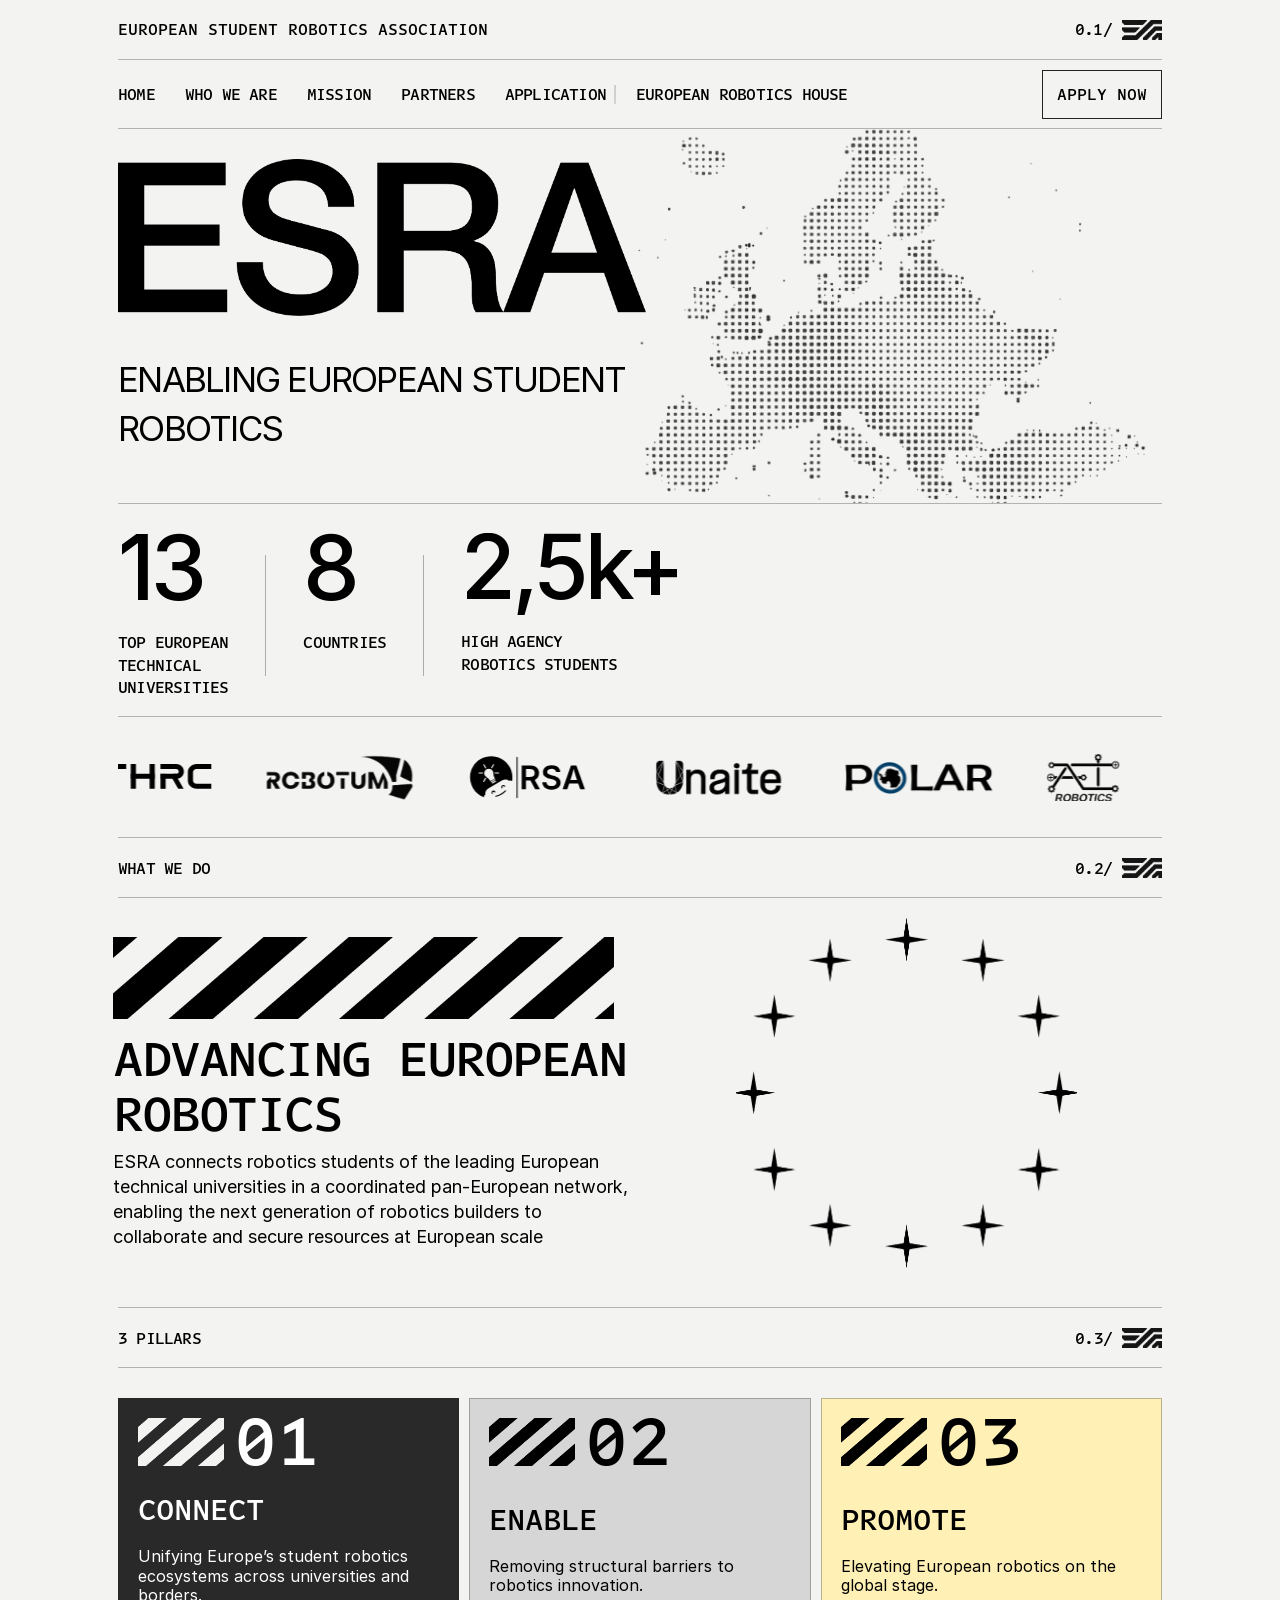
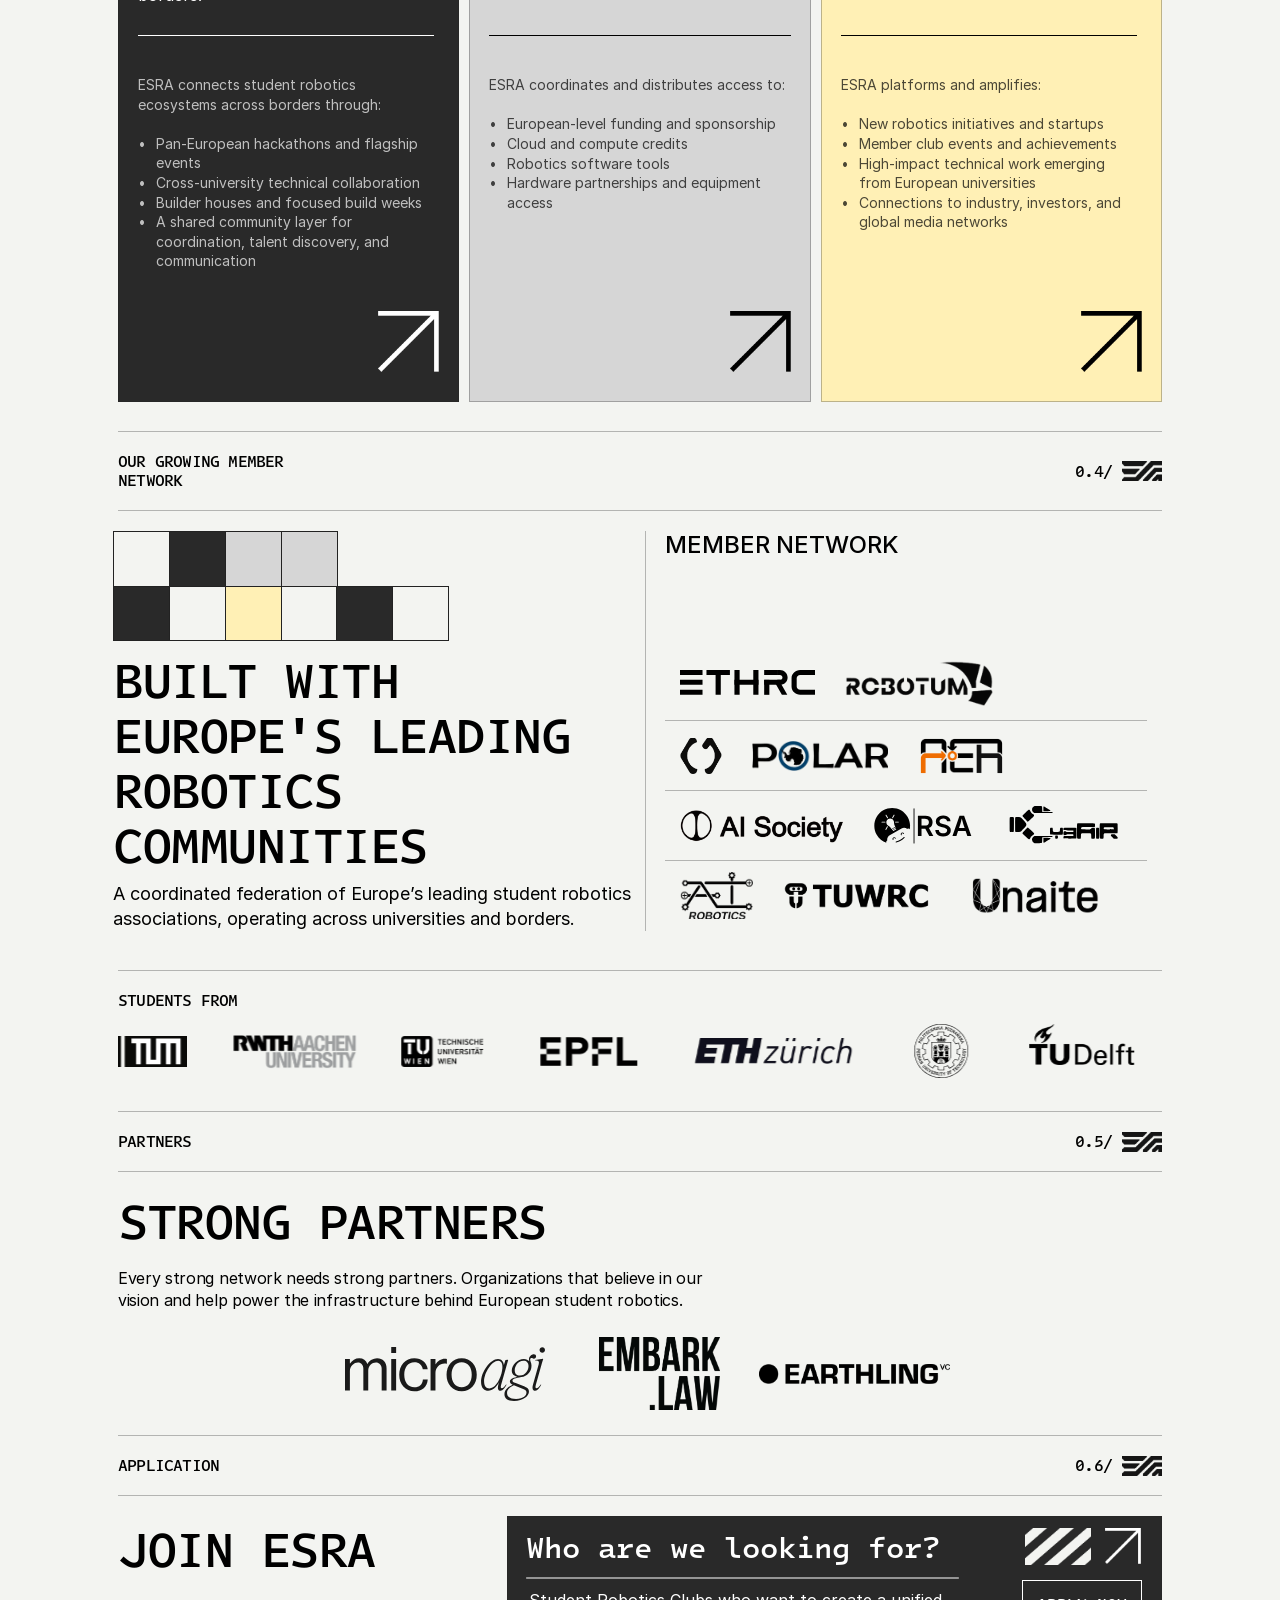
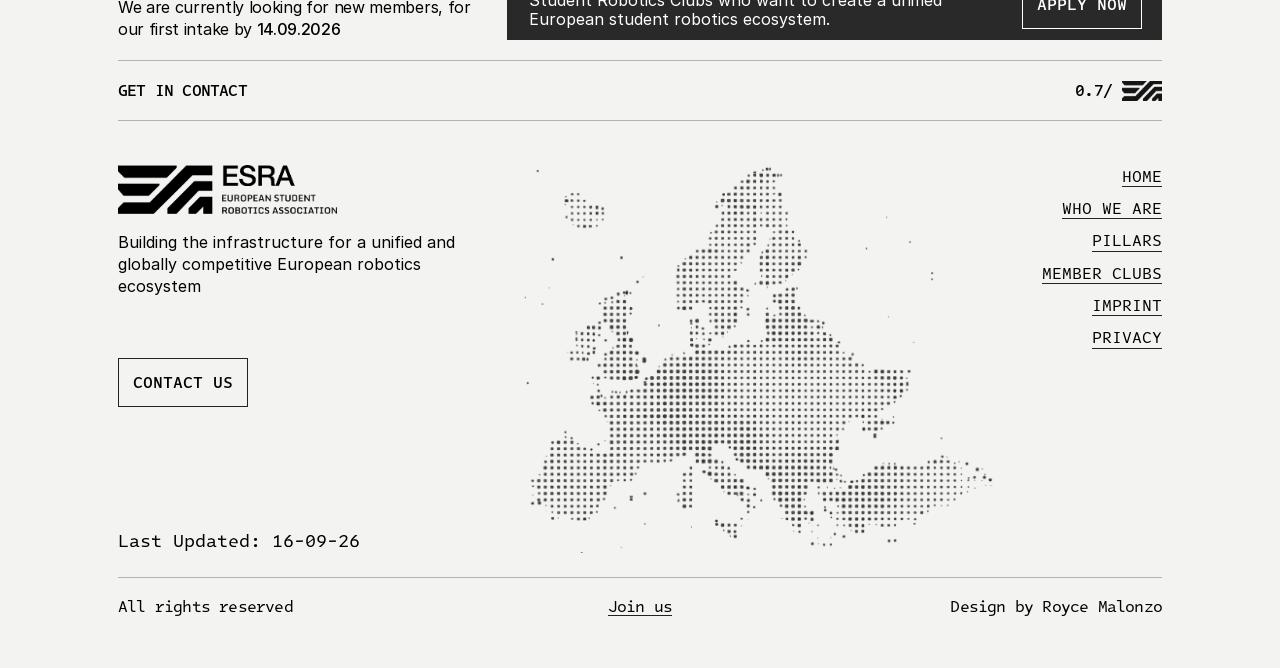
==== commit 0188473d: "Move the contact address to info@esrarobotics.eu The old info@studentrobotics.eu appeared in the hom" ====
--- a/index.html
+++ b/index.html
@@ -288,7 +288,7 @@
     
     <!-- End of bodyStart -->
 	
-	<div id="main" data-framer-hydrate-v2="{&quot;routeId&quot;:&quot;SS3WhMje3&quot;,&quot;localeId&quot;:&quot;default&quot;,&quot;breakpoints&quot;:[{&quot;hash&quot;:&quot;8n5ift&quot;,&quot;mediaQuery&quot;:&quot;(min-width: 1500px)&quot;},{&quot;hash&quot;:&quot;1debav8&quot;,&quot;mediaQuery&quot;:&quot;(min-width: 1200px) and (max-width: 1499.98px)&quot;},{&quot;hash&quot;:&quot;aykcs0&quot;,&quot;mediaQuery&quot;:&quot;(min-width: 810px) and (max-width: 1199.98px)&quot;},{&quot;hash&quot;:&quot;1om0o44&quot;,&quot;mediaQuery&quot;:&quot;(min-width: 634px) and (max-width: 809.98px)&quot;},{&quot;hash&quot;:&quot;k9cdc1&quot;,&quot;mediaQuery&quot;:&quot;(max-width: 633.98px)&quot;}]}" data-framer-ssr-released-at="2026-09-03T06:57:09.416Z" data-framer-page-optimized-at="2026-09-03T07:40:21.483Z" data-framer-generated-page=""><!--$--><style data-framer-html-style="">html body { background: rgb(243, 244, 241); }</style><div data-framer-root="" class="framer-SxfM8 framer-LHxIf framer-1debav8" style="min-height:100vh;width:auto"><div class="framer-fa698c"><div class="framer-12hgn2z hidden-k9cdc1"><div class="framer-1rq53av" data-border="true" id="home"><div class="framer-1lztgmc"><div class="framer-8lanso" data-framer-component-type="RichTextContainer" style="transform:none"><p dir="auto" style="--font-selector:R0Y7SW50ZWwgT25lIE1vbm8tNTAw;--framer-font-family:&quot;Intel One Mono&quot;, monospace;--framer-font-weight:500" class="framer-text">EUROPEAN STUDENT ROBOTICS ASSOCIATION</p></div></div><div class="framer-19ddd9g"><div class="framer-1k4pii1"><div class="framer-11q0vtf" data-framer-component-type="RichTextContainer" style="transform:none"><p dir="auto" style="--font-selector:R0Y7SW50ZWwgT25lIE1vbm8tNTAw;--framer-font-family:&quot;Intel One Mono&quot;, monospace;--framer-font-weight:500;--framer-letter-spacing:-0.05em" class="framer-text">0.1/</p></div></div><div class="framer-1ldgl8j"><div style="position:absolute;border-radius:inherit;corner-shape:inherit;top:0;right:0;bottom:0;left:0" data-framer-background-image-wrapper="true"><img decoding="auto" width="870" height="443" src="/assets/images/sB4uRcxfpt5K2ulBtDdwfwjLNY4.png" alt="" style="display:block;width:100%;height:100%;border-radius:inherit;corner-shape:inherit;object-position:center;object-fit:cover"></div></div></div></div><div class="framer-1d5v79y" data-border="true"><div class="framer-1bdujyo"><!--$--><a class="framer-8whbea framer-amsdnw" href="#home"><div class="framer-1e81mzn" data-framer-component-type="RichTextContainer" style="transform:none"><p dir="auto" style="--font-selector:R0Y7SW50ZWwgT25lIE1vbm8tNTAw;--framer-font-family:&quot;Intel One Mono&quot;, monospace;--framer-font-weight:500;--framer-letter-spacing:-0.05em" class="framer-text">HOME</p></div></a><!--/$--><!--$--><a class="framer-10q118x framer-amsdnw" id="10q118x" href="#whatwedo"><div class="framer-10sd88k" data-framer-component-type="RichTextContainer" style="transform:none"><p dir="auto" style="--font-selector:R0Y7SW50ZWwgT25lIE1vbm8tNTAw;--framer-font-family:&quot;Intel One Mono&quot;, monospace;--framer-font-weight:500;--framer-letter-spacing:-0.05em" class="framer-text">WHO WE ARE</p></div></a><!--/$--><!--$--><a class="framer-15tpk4f framer-amsdnw" href="#mission"><div class="framer-1hu0cf2" data-framer-component-type="RichTextContainer" style="transform:none"><p dir="auto" style="--font-selector:R0Y7SW50ZWwgT25lIE1vbm8tNTAw;--framer-font-family:&quot;Intel One Mono&quot;, &quot;Intel One Mono Placeholder&quot;, monospace;--framer-font-weight:500;--framer-letter-spacing:-0.05em" class="framer-text">MISSION</p></div></a><!--/$--><!--$--><a class="framer-1430aab framer-amsdnw" href="#partners"><div class="framer-13dwvbr" data-framer-component-type="RichTextContainer" style="transform:none"><p dir="auto" style="--font-selector:R0Y7SW50ZWwgT25lIE1vbm8tNTAw;--framer-font-family:&quot;Intel One Mono&quot;, &quot;Intel One Mono Placeholder&quot;, monospace;--framer-font-weight:500;--framer-letter-spacing:-0.05em" class="framer-text">PARTNERS</p></div></a><!--/$--><!--$--><a class="framer-kx3bqp framer-amsdnw" href="#partners-1"><div class="framer-qkwp50" data-framer-component-type="RichTextContainer" style="transform:none"><p dir="auto" style="--font-selector:R0Y7SW50ZWwgT25lIE1vbm8tNTAw;--framer-font-family:&quot;Intel One Mono&quot;, &quot;Intel One Mono Placeholder&quot;, monospace;--framer-font-weight:500;--framer-letter-spacing:-0.05em" class="framer-text">APPLICATION</p></div></a><!--/$--><!--$--><a class="framer-qfbwm1 hidden-1om0o44 framer-amsdnw" href="https://www.european-robotics.house/"><div class="ssr-variant hidden-aykcs0"><div class="framer-15nkzrc" data-framer-component-type="RichTextContainer" style="transform:none"><p dir="auto" style="--font-selector:R0Y7SW50ZWwgT25lIE1vbm8tNTAw;--framer-font-family:&quot;Intel One Mono&quot;, &quot;Intel One Mono Placeholder&quot;, monospace;--framer-font-weight:500;--framer-letter-spacing:-0.05em" class="framer-text"><!--$--><span class="framer-text framer-styles-preset-1l8va1d" data-styles-preset="yuICyBWay" href="https://www.european-robotics.house/" target="_blank" rel="" data-nested-link="true" role="link" tabindex="0" data-hydrated="true">EUROPEAN ROBOTICS HOUSE</span><!--/$--></p></div></div></a><!--/$--></div><!--$--><a class="framer-nre73e hidden-aykcs0 hidden-1om0o44 framer-amsdnw" data-border="true" href="https://tally.so/r/5BAxlN" target="_blank" style="opacity: 1; will-change: transform; transform: scale(1.03);"><div class="framer-ortygf" data-framer-component-type="RichTextContainer" style="transform:none"><p dir="auto" style="--font-selector:R0Y7SW50ZWwgT25lIE1vbm8tNTAw;--framer-font-family:&quot;Intel One Mono&quot;, &quot;Intel One Mono Placeholder&quot;, monospace;--framer-font-weight:500" class="framer-text">APPLY NOW</p></div></a><!--/$--><div data-framer-component-type="SVG" parentsize="0" _constraints="[object Object]" rotation="0" shadows="" class="framer-198ejji hidden-1om0o44" aria-hidden="true" style="image-rendering:pixelated;flex-shrink:0"><div class="svgContainer" style="width:100%;height:100%;aspect-ratio:inherit"><svg style="width:100%;height:100%;overflow: visible;" preserveAspectRatio="none" width="100%" height="100%"><use href="#svg-2014451073_204"></use></svg></div></div></div></div><div class="framer-t39w2l"><div class="framer-dpyi95"><div class="framer-1x1rhmg"><div class="framer-g0ej96"><div class="ssr-variant"><div class="framer-18cdbeq"><div style="position:absolute;border-radius:inherit;corner-shape:inherit;top:0;right:0;bottom:0;left:0" data-framer-background-image-wrapper="true"><img decoding="auto" width="1707" height="507" src="/assets/images/YGahMDunk9FRd8wIUuSDVbohzJI.png" alt="" style="display:block;width:100%;height:100%;border-radius:inherit;corner-shape:inherit;object-position:center;object-fit:cover"></div></div></div></div><div class="framer-187fy7y"><div class="ssr-variant hidden-k9cdc1"><div class="framer-14n1rvg" data-framer-component-type="RichTextContainer" style="transform:none"><p dir="auto" style="--framer-font-size:35px;--framer-letter-spacing:-0.05em;--framer-line-height:1.4em" class="framer-text">ENABLING EUROPEAN STUDENT ROBOTICS</p></div></div></div></div><div class="ssr-variant"><div class="framer-1c5ewzf" data-framer-appear-id="1c5ewzf" style="opacity: 1; transform: none; will-change: transform;"><div style="position:absolute;border-radius:inherit;corner-shape:inherit;top:0;right:0;bottom:0;left:0" data-framer-background-image-wrapper="true"><img decoding="auto" width="973" height="804" src="/assets/images/ggXVwXnhZVcm3Up0jplnwE515As.png" alt="" style="display:block;width:100%;height:100%;border-radius:inherit;corner-shape:inherit;object-position:center;object-fit:cover"></div></div></div></div><div class="framer-eemmbr" data-border="true"><div class="framer-iknaqj"><div class="framer-6v2xk2"><div class="ssr-variant hidden-1om0o44 hidden-aykcs0 hidden-k9cdc1"><div class="framer-113w4bo" data-framer-component-type="RichTextContainer" style="transform:none"><p dir="auto" style="--font-selector:SW50ZXItTWVkaXVt;--framer-font-size:90px;--framer-font-weight:500;--framer-letter-spacing:-0.05em;--framer-line-height:1.4em" class="framer-text">13</p></div></div></div><div class="ssr-variant hidden-k9cdc1"><div class="framer-1bjx1wo" data-framer-component-type="RichTextContainer" style="transform:none"><p dir="auto" style="--font-selector:R0Y7SW50ZWwgT25lIE1vbm8tNTAw;--framer-font-family:&quot;Intel One Mono&quot;, monospace;--framer-font-weight:500;--framer-letter-spacing:-0.05em;--framer-line-height:1.4em" class="framer-text">TOP EUROPEAN</p><p dir="auto" style="--font-selector:R0Y7SW50ZWwgT25lIE1vbm8tNTAw;--framer-font-family:&quot;Intel One Mono&quot;, monospace;--framer-font-weight:500;--framer-letter-spacing:-0.05em;--framer-line-height:1.4em" class="framer-text">TECHNICAL </p><p dir="auto" style="--font-selector:R0Y7SW50ZWwgT25lIE1vbm8tNTAw;--framer-font-family:&quot;Intel One Mono&quot;, monospace;--framer-font-weight:500;--framer-letter-spacing:-0.05em;--framer-line-height:1.4em" class="framer-text">UNIVERSITIES</p></div></div></div><div class="framer-101y40m"></div><div class="framer-hck00n"><div class="framer-qjka2p"><div class="ssr-variant hidden-1om0o44 hidden-aykcs0 hidden-k9cdc1"><div class="framer-i1989g" data-framer-component-type="RichTextContainer" style="transform:none"><p dir="auto" style="--font-selector:SW50ZXItTWVkaXVt;--framer-font-size:90px;--framer-font-weight:500;--framer-letter-spacing:-0.05em;--framer-line-height:1.4em" class="framer-text">8</p></div></div></div><div class="ssr-variant hidden-k9cdc1"><div class="framer-ino7nd" data-framer-component-type="RichTextContainer" style="transform:none"><p dir="auto" style="--font-selector:R0Y7SW50ZWwgT25lIE1vbm8tNTAw;--framer-font-family:&quot;Intel One Mono&quot;, monospace;--framer-font-weight:500;--framer-letter-spacing:-0.05em;--framer-line-height:1.4em" class="framer-text">COUNTRIES</p></div></div></div><div class="framer-2xc1oj"></div><div class="framer-157oau"><div class="framer-ur7s5d"><div class="ssr-variant hidden-1om0o44 hidden-aykcs0 hidden-k9cdc1"><div class="framer-6v5kot" data-framer-component-type="RichTextContainer" style="transform:none"><p dir="auto" style="--font-selector:SW50ZXItTWVkaXVt;--framer-font-size:90px;--framer-font-weight:500;--framer-letter-spacing:-0.05em;--framer-line-height:1.4em" class="framer-text">2,5k+</p></div></div></div><div class="ssr-variant hidden-k9cdc1"><div class="framer-1r74amq" data-framer-component-type="RichTextContainer" style="transform:none"><p dir="auto" style="--font-selector:R0Y7SW50ZWwgT25lIE1vbm8tNTAw;--framer-font-family:&quot;Intel One Mono&quot;, monospace;--framer-font-weight:500;--framer-letter-spacing:-0.05em;--framer-line-height:1.4em" class="framer-text">HIGH AGENCY </p><p dir="auto" style="--font-selector:R0Y7SW50ZWwgT25lIE1vbm8tNTAw;--framer-font-family:&quot;Intel One Mono&quot;, monospace;--framer-font-weight:500;--framer-letter-spacing:-0.05em;--framer-line-height:1.4em" class="framer-text">ROBOTICS STUDENTS</p></div></div></div></div></div><div class="framer-6f1x2r" data-border="true" id="whatwedo"><div class="framer-gygmbk"><div class="framer-8oviji"></div></div><div class="ssr-variant hidden-k9cdc1"><div class="framer-558rp6" draggable="false" style="display:flex;position:relative;-webkit-touch-callout:none;-webkit-user-select:none;user-select:none;touch-action:pan-y"><ul style="display: flex; position: relative; list-style-type: none; padding: 0px; margin: 0px; justify-content: flex-start; flex-direction: row; gap: 24px; opacity: 1; align-items: center; width: 100%; height: 100%; max-height: 100%; max-width: 100%; transform: translateX(-206.475px); will-change: transform;"><li class="ticker-item" aria-hidden="false" aria-posinset="1" aria-setsize="11" style="flex-grow: 0; flex-shrink: 0; position: relative; height: fit-content; width: fit-content; transform: none;"><!--$--><a class="framer-1q2v160 framer-amsdnw" draggable="false" href="https://www.ethrobotics.ch/" target="_blank"><div class="ssr-variant"><div class="framer-2o9s4c" draggable="false"><div style="position:absolute;border-radius:inherit;corner-shape:inherit;top:0;right:0;bottom:0;left:0" data-framer-background-image-wrapper="true"><img decoding="auto" width="1612" height="334" src="/assets/images/24XbMZtBnJsehUafYBCk9VHWg.svg" alt="" style="display:block;width:100%;height:100%;border-radius:inherit;corner-shape:inherit;object-position:center;object-fit:cover" draggable="false"></div></div></div></a><!--/$--></li><li class="ticker-item" aria-hidden="false" aria-posinset="2" aria-setsize="11" style="flex-grow: 0; flex-shrink: 0; position: relative; height: fit-content; width: fit-content; transform: none;"><!--$--><a class="framer-nmz1e5 framer-amsdnw" draggable="false" href="https://www.robotum.info/" target="_blank"><div class="ssr-variant"><div class="framer-kkyahq" draggable="false"><div style="position:absolute;border-radius:inherit;corner-shape:inherit;top:0;right:0;bottom:0;left:0" data-framer-background-image-wrapper="true"><img decoding="auto" width="742" height="226" src="/assets/images/C7aSBcLeWMPtW2ChSiBDffcs4KA.png" alt="" style="display:block;width:100%;height:100%;border-radius:inherit;corner-shape:inherit;object-position:center;object-fit:cover" draggable="false"></div></div></div></a><!--/$--></li><li class="ticker-item" aria-hidden="false" aria-posinset="3" aria-setsize="11" style="flex-grow: 0; flex-shrink: 0; position: relative; height: fit-content; width: fit-content; transform: none;"><!--$--><a class="framer-1irih5s framer-amsdnw" draggable="false" href="https://rsadelft.nl/" target="_blank"><div class="ssr-variant"><div class="framer-1vlvovw" draggable="false"><div style="position:absolute;border-radius:inherit;corner-shape:inherit;top:0;right:0;bottom:0;left:0" data-framer-background-image-wrapper="true"><img decoding="auto" width="3600" height="1392" src="/assets/images/DrrhYssFAdHKNTVZ2GzKJU4ZUvs.svg" alt="" style="display:block;width:100%;height:100%;border-radius:inherit;corner-shape:inherit;object-position:center;object-fit:cover" draggable="false"></div></div></div></a><!--/$--></li><li class="ticker-item" aria-hidden="false" aria-posinset="4" aria-setsize="11" style="flex-grow: 0; flex-shrink: 0; position: relative; height: fit-content; width: fit-content; transform: none;"><!--$--><a class="framer-fui468 framer-amsdnw" draggable="false" href="https://unaite.fr/" target="_blank"><div class="ssr-variant"><div class="framer-1epkn0r" draggable="false"><div style="position:absolute;border-radius:inherit;corner-shape:inherit;top:0;right:0;bottom:0;left:0" data-framer-background-image-wrapper="true"><img decoding="auto" width="1462" height="509" src="/assets/images/fjWsQDYhAzWgwoD0jNMPzT1ec0.png" alt="" style="display:block;width:100%;height:100%;border-radius:inherit;corner-shape:inherit;object-position:center;object-fit:cover" draggable="false"></div></div></div></a><!--/$--></li><li class="ticker-item" aria-hidden="false" aria-posinset="5" aria-setsize="11" style="flex-grow: 0; flex-shrink: 0; position: relative; height: fit-content; width: fit-content; transform: none;"><!--$--><a class="framer-k706qp framer-amsdnw" draggable="false" href="https://www.teampolar.org/" target="_blank"><div class="ssr-variant"><div class="framer-19ww1qa" draggable="false"><div style="position:absolute;border-radius:inherit;corner-shape:inherit;top:0;right:0;bottom:0;left:0" data-framer-background-image-wrapper="true"><img decoding="auto" width="612" height="134" src="/assets/images/sH8dvx8LXj7vYqzNC3FHSRqY.png" alt="" style="display:block;width:100%;height:100%;border-radius:inherit;corner-shape:inherit;object-position:center;object-fit:cover" draggable="false"></div></div></div></a><!--/$--></li><li class="ticker-item" aria-hidden="false" aria-posinset="6" aria-setsize="11" style="flex-grow: 0; flex-shrink: 0; position: relative; height: fit-content; width: fit-content; transform: none;"><!--$--><a class="framer-1xx9ivl framer-amsdnw" draggable="false" href="https://epflaiteam.ch/" target="_blank"><div class="ssr-variant"><div class="framer-yb8svh" draggable="false"><div style="position:absolute;border-radius:inherit;corner-shape:inherit;top:0;right:0;bottom:0;left:0" data-framer-background-image-wrapper="true"><img decoding="auto" width="685" height="456" src="/assets/images/RKWvN4glrqxD4vtnfZl6J8Bec.png" alt="" style="display:block;width:100%;height:100%;border-radius:inherit;corner-shape:inherit;object-position:center;object-fit:cover" draggable="false"></div></div></div></a><!--/$--></li><li class="ticker-item" aria-hidden="false" aria-posinset="7" aria-setsize="11" style="flex-grow: 0; flex-shrink: 0; position: relative; height: fit-content; width: fit-content; transform: none;"><!--$--><a class="framer-1fcl5tc framer-amsdnw" draggable="false" href="https://cybair.put.poznan.pl/en/" target="_blank"><div class="ssr-variant"><div class="framer-18krfpt" draggable="false"><div style="position:absolute;border-radius:inherit;corner-shape:inherit;top:0;right:0;bottom:0;left:0" data-framer-background-image-wrapper="true"><img decoding="auto" width="983" height="452" src="/assets/images/6BnrmbQTUy5vnEljxSRzK8WUWA.svg" alt="" style="display:block;width:100%;height:100%;border-radius:inherit;corner-shape:inherit;object-position:center;object-fit:cover" draggable="false"></div></div></div></a><!--/$--></li><li class="ticker-item" aria-hidden="false" aria-posinset="8" aria-setsize="11" style="flex-grow: 0; flex-shrink: 0; position: relative; height: fit-content; width: fit-content; transform: none;"><!--$--><a class="framer-1dn4aj6 framer-amsdnw" draggable="false" href="https://kthais.com/" target="_blank"><div class="ssr-variant"><div class="framer-4seq4u" draggable="false"><div style="position:absolute;border-radius:inherit;corner-shape:inherit;top:0;right:0;bottom:0;left:0" data-framer-background-image-wrapper="true"><img decoding="auto" width="1152" height="243" src="/assets/images/N5VcDLzPA5S6aUp6vbVwKa9Cs.png" alt="" style="display:block;width:100%;height:100%;border-radius:inherit;corner-shape:inherit;object-position:center;object-fit:cover" draggable="false"></div></div></div></a><!--/$--></li><li class="ticker-item" aria-hidden="false" aria-posinset="9" aria-setsize="11" style="flex-grow: 0; flex-shrink: 0; position: relative; height: fit-content; width: fit-content; transform: none;"><!--$--><a class="framer-khxxb9 framer-amsdnw" draggable="false" href="https://tuwrc.at/" target="_blank"><div class="ssr-variant"><div class="framer-k423t7" draggable="false"><div style="position:absolute;border-radius:inherit;corner-shape:inherit;top:0;right:0;bottom:0;left:0" data-framer-background-image-wrapper="true"><img decoding="auto" width="817" height="166" src="/assets/images/f8IrJ0geUXg3ZdvOArk5kHBZK4E.png" alt="" style="display:block;width:100%;height:100%;border-radius:inherit;corner-shape:inherit;object-position:center;object-fit:cover" draggable="false"></div></div></div></a><!--/$--></li><li class="ticker-item" aria-hidden="false" aria-posinset="10" aria-setsize="11" style="flex-grow: 0; flex-shrink: 0; position: relative; height: fit-content; width: fit-content; transform: none;"><!--$--><a class="framer-ko50gn framer-amsdnw" draggable="false" href="https://www.aeapolimi.it/" target="_blank"><div class="ssr-variant"><div class="framer-jz4wl7" draggable="false"><div style="position:absolute;border-radius:inherit;corner-shape:inherit;top:0;right:0;bottom:0;left:0" data-framer-background-image-wrapper="true"><img decoding="auto" width="2516" height="1516" src="/assets/images/HrY0Rd024TQaYBHtgumE8TTETM.webp" alt="" style="display:block;width:100%;height:100%;border-radius:inherit;corner-shape:inherit;object-position:center;object-fit:cover" draggable="false"></div></div></div></a><!--/$--></li><li class="ticker-item" aria-hidden="false" aria-posinset="11" aria-setsize="11" style="flex-grow: 0; flex-shrink: 0; position: relative; height: fit-content; width: fit-content; transform: none;"><!--$--><a class="framer-jq5lk6 framer-amsdnw" draggable="false" href="https://roboticscollective.org/" target="_blank"><div class="ssr-variant"><div class="framer-1rt3lie" draggable="false"><div style="position:absolute;border-radius:inherit;corner-shape:inherit;top:0;right:0;bottom:0;left:0" data-framer-background-image-wrapper="true"><img decoding="auto" width="313" height="277" src="/assets/images/rMR2rqzjM6x2Mc5ZKqDBIZM6Sw.png" alt="" style="display:block;width:100%;height:100%;border-radius:inherit;corner-shape:inherit;object-position:center;object-fit:cover" draggable="false"></div></div></div></a><!--/$--></li></ul></div> </div></div><div class="framer-1nstenl" data-border="true" id="whatwedo-1"><div class="framer-1nousbk"><div class="framer-98xsga"><div class="framer-luph2o" data-framer-component-type="RichTextContainer" style="transform:none"><p dir="auto" style="--font-selector:R0Y7SW50ZWwgT25lIE1vbm8tNTAw;--framer-font-family:&quot;Intel One Mono&quot;, monospace;--framer-font-weight:500;--framer-letter-spacing:-0.05em" class="framer-text">WHAT WE DO</p></div></div></div><div class="framer-1mumrmk"><div class="framer-1bwz4rr" data-framer-component-type="RichTextContainer" style="transform:none"><p dir="auto" style="--font-selector:R0Y7SW50ZWwgT25lIE1vbm8tNTAw;--framer-font-family:&quot;Intel One Mono&quot;, monospace;--framer-font-weight:500;--framer-letter-spacing:-0.05em" class="framer-text">0.2/</p></div><div class="ssr-variant"><div class="framer-ds2tyr"><div style="position:absolute;border-radius:inherit;corner-shape:inherit;top:0;right:0;bottom:0;left:0" data-framer-background-image-wrapper="true"><img decoding="auto" width="870" height="443" src="/assets/images/sB4uRcxfpt5K2ulBtDdwfwjLNY4.png" alt="" style="display:block;width:100%;height:100%;border-radius:inherit;corner-shape:inherit;object-position:center;object-fit:cover"></div></div></div></div></div><div class="framer-iyg7h9" data-border="true"><div class="framer-2xk98b"><div class="ssr-variant"><div class="framer-1v3nwb1"><div style="position:absolute;border-radius:inherit;corner-shape:inherit;top:0;right:0;bottom:0;left:0" data-framer-background-image-wrapper="true"><img decoding="auto" width="794" height="185" src="/assets/images/6bcFcmFlyOGozkIoWW4UtCR3mI.png" alt="" style="display:block;width:100%;height:100%;border-radius:inherit;corner-shape:inherit;object-position:center;object-fit:cover"></div></div></div><div class="framer-n0frn5"><div class="ssr-variant hidden-1om0o44 hidden-aykcs0"><div class="framer-1711vbe" data-framer-component-type="RichTextContainer" style="transform:none"><p dir="auto" style="--font-selector:R0Y7SW50ZWwgT25lIE1vbm8tNTAw;--framer-font-family:&quot;Intel One Mono&quot;, monospace;--framer-font-size:50px;--framer-font-weight:500;--framer-letter-spacing:-0.05em;--framer-line-height:1.1em" class="framer-text">ADVANCING EUROPEAN</p><p dir="auto" style="--font-selector:R0Y7SW50ZWwgT25lIE1vbm8tNTAw;--framer-font-family:&quot;Intel One Mono&quot;, monospace;--framer-font-size:50px;--framer-font-weight:500;--framer-letter-spacing:-0.05em;--framer-line-height:1.1em" class="framer-text">ROBOTICS</p></div></div></div><div class="framer-1kdxdxa"><div class="ssr-variant hidden-k9cdc1"><div class="framer-1lqbkoy" data-framer-component-type="RichTextContainer" style="transform:none"><p dir="auto" style="--framer-font-size:18px;--framer-line-height:1.4em" class="framer-text">ESRA connects robotics students of the leading European technical universities in a coordinated pan-European network, enabling the next generation of robotics builders to collaborate and secure resources at European scale</p></div></div></div></div><div class="framer-7d2k7c"><div class="framer-1y167d"><div style="position:absolute;border-radius:inherit;corner-shape:inherit;top:0;right:0;bottom:0;left:0" data-framer-background-image-wrapper="true"><img decoding="auto" loading="lazy" width="701" height="703" src="/assets/images/Jz6nKCXrIPGSc3PWpFMqoCuyGk.png" alt="" style="display:block;width:100%;height:100%;border-radius:inherit;corner-shape:inherit;object-position:center;object-fit:cover"></div></div></div></div><div class="framer-u1euen" data-border="true" id="mission"><div class="framer-1qopvuu"><div class="framer-df92t1"><div class="framer-iuj6r3" data-framer-component-type="RichTextContainer" style="transform:none"><p dir="auto" style="--font-selector:R0Y7SW50ZWwgT25lIE1vbm8tNTAw;--framer-font-family:&quot;Intel One Mono&quot;, monospace;--framer-font-weight:500;--framer-letter-spacing:-0.05em" class="framer-text">3 PILLARS</p></div></div></div><div class="framer-hyvm6z"><div class="framer-ylfwdw" data-framer-component-type="RichTextContainer" style="transform:none"><p dir="auto" style="--font-selector:R0Y7SW50ZWwgT25lIE1vbm8tNTAw;--framer-font-family:&quot;Intel One Mono&quot;, monospace;--framer-font-weight:500;--framer-letter-spacing:-0.05em" class="framer-text">0.3/</p></div><div class="framer-1gzr1gh"><div style="position:absolute;border-radius:inherit;corner-shape:inherit;top:0;right:0;bottom:0;left:0" data-framer-background-image-wrapper="true"><img decoding="auto" width="870" height="443" src="/assets/images/sB4uRcxfpt5K2ulBtDdwfwjLNY4.png" alt="" style="display:block;width:100%;height:100%;border-radius:inherit;corner-shape:inherit;object-position:center;object-fit:cover"></div></div></div></div><div class="framer-1ha9erf" data-border="true"><div class="framer-1jemvwb" data-border="true" data-framer-name="CONNECT"><div class="framer-xqrf8u"><div class="framer-qqhgy7"><div style="position:absolute;border-radius:inherit;corner-shape:inherit;top:0;right:0;bottom:0;left:0" data-framer-background-image-wrapper="true"><img decoding="auto" loading="lazy" width="794" height="185" src="/assets/images/kHuYf4zUIbv8eez2CUgliGdXWM.png" alt="" style="display:block;width:100%;height:100%;border-radius:inherit;corner-shape:inherit;object-position:center;object-fit:cover"></div></div><div class="framer-1wdntq"><div class="framer-1ijsf5q" data-framer-component-type="RichTextContainer" style="transform:none"><p dir="auto" style="--font-selector:R0Y7SW50ZWwgT25lIE1vbm8tNTAw;--framer-font-family:&quot;Intel One Mono&quot;, monospace;--framer-font-size:70px;--framer-font-weight:500;--framer-text-color:rgb(255, 255, 255)" class="framer-text">01</p></div></div></div><div class="framer-1xbbequ"><div class="framer-vyjz5b"><div class="framer-1hwx8o4" data-framer-component-type="RichTextContainer" style="transform:none"><p dir="auto" style="--font-selector:R0Y7SW50ZWwgT25lIE1vbm8tNTAw;--framer-font-family:&quot;Intel One Mono&quot;, monospace;--framer-font-size:30px;--framer-font-weight:500;--framer-text-color:rgb(255, 255, 255)" class="framer-text">CONNECT</p></div></div><div class="framer-yg0oyl"><div class="ssr-variant hidden-1om0o44 hidden-aykcs0"><div class="framer-1p3qryp" data-framer-component-type="RichTextContainer" style="transform:none"><p dir="auto" style="--framer-text-color:rgb(255, 255, 255)" class="framer-text">Unifying Europe’s student robotics ecosystems across universities and borders.</p></div></div></div></div><div class="framer-1j804rr" data-border="true"><div class="framer-1ez8u49" data-framer-component-type="RichTextContainer" style="transform:none"><p dir="auto" style="--framer-font-size:14px;--framer-line-height:1.4em;--framer-text-color:rgb(255, 255, 255)" class="framer-text">ESRA connects student robotics ecosystems across borders through:</p><p dir="auto" style="--framer-font-size:14px;--framer-line-height:1.4em;--framer-text-color:rgb(255, 255, 255)" class="framer-text"><br class="framer-text trailing-break"></p><ul dir="auto" style="--framer-font-size:14px;--framer-line-height:1.4em;--framer-text-color:rgb(255, 255, 255)" class="framer-text"><li data-preset-tag="p" class="framer-text"><p class="framer-text">Pan-European hackathons and flagship events</p></li><li data-preset-tag="p" class="framer-text"><p class="framer-text">Cross-university technical collaboration</p></li><li data-preset-tag="p" class="framer-text"><p class="framer-text">Builder houses and focused build weeks</p></li><li data-preset-tag="p" class="framer-text"><p class="framer-text">A shared community layer for coordination, talent discovery, and communication</p></li></ul></div></div><div class="framer-s7un5z"><div class="framer-dy53zx"><div style="position:absolute;border-radius:inherit;corner-shape:inherit;top:0;right:0;bottom:0;left:0" data-framer-background-image-wrapper="true"><img decoding="auto" loading="lazy" width="192" height="192" src="/assets/images/RRuGpgM5d7a7RUPYMG6pe20rwFI.png" alt="" style="display:block;width:100%;height:100%;border-radius:inherit;corner-shape:inherit;object-position:center;object-fit:cover"></div></div></div></div><div class="framer-1v6elia" data-border="true" data-framer-name="CONNECT"><div class="framer-1vif6f6"><div class="framer-mpmu9d"><div style="position:absolute;border-radius:inherit;corner-shape:inherit;top:0;right:0;bottom:0;left:0" data-framer-background-image-wrapper="true"><img decoding="auto" width="794" height="185" src="/assets/images/6bcFcmFlyOGozkIoWW4UtCR3mI.png" alt="" style="display:block;width:100%;height:100%;border-radius:inherit;corner-shape:inherit;object-position:center;object-fit:cover"></div></div><div class="framer-1074qku"><div class="framer-4cezl8" data-framer-component-type="RichTextContainer" style="transform:none"><p dir="auto" style="--font-selector:R0Y7SW50ZWwgT25lIE1vbm8tNTAw;--framer-font-family:&quot;Intel One Mono&quot;, monospace;--framer-font-size:70px;--framer-font-weight:500" class="framer-text">02</p></div></div></div><div class="framer-11i4jfg"><div class="framer-11br4r3"><div class="framer-mywh90" data-framer-component-type="RichTextContainer" style="transform:none"><p dir="auto" style="--font-selector:R0Y7SW50ZWwgT25lIE1vbm8tNTAw;--framer-font-family:&quot;Intel One Mono&quot;, monospace;--framer-font-size:30px;--framer-font-weight:500" class="framer-text">ENABLE</p></div></div><div class="framer-15q6vbv"><div class="framer-wszq08" data-framer-component-type="RichTextContainer" style="transform:none"><p dir="auto" class="framer-text">Removing structural barriers to robotics innovation.</p></div></div></div><div class="framer-116tcoe"><div class="framer-2s8jsx" data-border="true"><div class="framer-12pmadd" data-framer-component-type="RichTextContainer" style="transform:none"><p dir="auto" style="--framer-font-size:14px;--framer-line-height:1.4em" class="framer-text">ESRA coordinates and distributes access to:</p><p dir="auto" style="--framer-font-size:14px;--framer-line-height:1.4em" class="framer-text"><br class="framer-text trailing-break"></p><ul dir="auto" style="--framer-font-size:14px;--framer-line-height:1.4em" class="framer-text"><li data-preset-tag="p" class="framer-text"><p class="framer-text">European-level funding and sponsorship</p></li><li data-preset-tag="p" class="framer-text"><p class="framer-text">Cloud and compute credits</p></li><li data-preset-tag="p" class="framer-text"><p class="framer-text">Robotics software tools</p></li><li data-preset-tag="p" class="framer-text"><p class="framer-text">Hardware partnerships and equipment access</p></li></ul></div></div><div class="framer-4mp7wu"><div class="framer-1p7qcc7"><div style="position:absolute;border-radius:inherit;corner-shape:inherit;top:0;right:0;bottom:0;left:0" data-framer-background-image-wrapper="true"><img decoding="auto" loading="lazy" width="192" height="192" src="/assets/images/zphKlf0vlAzvDgw3e0B1lrda3Wk.png" alt="" style="display:block;width:100%;height:100%;border-radius:inherit;corner-shape:inherit;object-position:center;object-fit:cover"></div></div></div></div></div><div class="framer-83ge57" data-border="true" data-framer-name="CONNECT"><div class="framer-1ht8w0i"><div class="framer-1eag1l5"><div style="position:absolute;border-radius:inherit;corner-shape:inherit;top:0;right:0;bottom:0;left:0" data-framer-background-image-wrapper="true"><img decoding="auto" width="794" height="185" src="/assets/images/6bcFcmFlyOGozkIoWW4UtCR3mI.png" alt="" style="display:block;width:100%;height:100%;border-radius:inherit;corner-shape:inherit;object-position:center;object-fit:cover"></div></div><div class="framer-g415ho"><div class="framer-1172n35" data-framer-component-type="RichTextContainer" style="transform:none"><p dir="auto" style="--font-selector:R0Y7SW50ZWwgT25lIE1vbm8tNTAw;--framer-font-family:&quot;Intel One Mono&quot;, monospace;--framer-font-size:70px;--framer-font-weight:500" class="framer-text">03</p></div></div></div><div class="framer-idh88m"><div class="framer-lgwrih"><div class="framer-imtnxa" data-framer-component-type="RichTextContainer" style="transform:none"><p dir="auto" style="--font-selector:R0Y7SW50ZWwgT25lIE1vbm8tNTAw;--framer-font-family:&quot;Intel One Mono&quot;, monospace;--framer-font-size:30px;--framer-font-weight:500" class="framer-text">PROMOTE</p></div></div><div class="framer-1jgybq0"><div class="framer-76nrpb" data-framer-component-type="RichTextContainer" style="transform:none"><p dir="auto" class="framer-text">Elevating European robotics on the global stage.</p></div></div></div><div class="framer-1d5i85f"><div class="framer-1t20732" data-border="true"><div class="framer-1kl8ydl" data-framer-component-type="RichTextContainer" style="transform:none"><p dir="auto" style="--framer-font-size:14px;--framer-line-height:1.4em" class="framer-text">ESRA platforms and amplifies:</p><p dir="auto" style="--framer-font-size:14px;--framer-line-height:1.4em" class="framer-text"><br class="framer-text trailing-break"></p><ul dir="auto" style="--framer-font-size:14px;--framer-line-height:1.4em" class="framer-text"><li data-preset-tag="p" class="framer-text"><p class="framer-text">New robotics initiatives and startups</p></li><li data-preset-tag="p" class="framer-text"><p class="framer-text">Member club events and achievements</p></li><li data-preset-tag="p" class="framer-text"><p class="framer-text">High-impact technical work emerging from European universities</p></li><li data-preset-tag="p" class="framer-text"><p class="framer-text">Connections to industry, investors, and global media networks</p></li></ul></div></div><div class="framer-1tbbfth"><div class="framer-1s5b0h"><div style="position:absolute;border-radius:inherit;corner-shape:inherit;top:0;right:0;bottom:0;left:0" data-framer-background-image-wrapper="true"><img decoding="auto" loading="lazy" width="192" height="192" src="/assets/images/zphKlf0vlAzvDgw3e0B1lrda3Wk.png" alt="" style="display:block;width:100%;height:100%;border-radius:inherit;corner-shape:inherit;object-position:center;object-fit:cover"></div></div></div></div></div></div><div class="framer-1xa90ek" data-border="true" id="network"><div class="framer-1ovopgc"><div class="framer-1jqy5si"><div class="ssr-variant hidden-k9cdc1"><div class="framer-et5mck" data-framer-component-type="RichTextContainer" style="transform:none"><p dir="auto" style="--font-selector:R0Y7SW50ZWwgT25lIE1vbm8tNTAw;--framer-font-family:&quot;Intel One Mono&quot;, monospace;--framer-font-weight:500;--framer-letter-spacing:-0.05em" class="framer-text">OUR GROWING MEMBER NETWORK</p></div></div></div></div><div class="framer-1qwlcwu"><div class="framer-ca2pai" data-framer-component-type="RichTextContainer" style="transform:none"><p dir="auto" style="--font-selector:R0Y7SW50ZWwgT25lIE1vbm8tNTAw;--framer-font-family:&quot;Intel One Mono&quot;, monospace;--framer-font-weight:500;--framer-letter-spacing:-0.05em" class="framer-text">0.4/</p></div><div class="framer-emcg4y"><div style="position:absolute;border-radius:inherit;corner-shape:inherit;top:0;right:0;bottom:0;left:0" data-framer-background-image-wrapper="true"><img decoding="auto" width="870" height="443" src="/assets/images/sB4uRcxfpt5K2ulBtDdwfwjLNY4.png" alt="" style="display:block;width:100%;height:100%;border-radius:inherit;corner-shape:inherit;object-position:center;object-fit:cover"></div></div></div></div><div class="framer-1er6ili" data-border="true"><div class="framer-16pwutd"><div class="framer-dozb4"><div class="framer-ndw2xv"><div class="framer-3tg0wg" data-border="true"></div><div class="framer-l9rk6a" data-border="true"></div><div class="framer-19mv22u" data-border="true"></div><div class="framer-12a81c1" data-border="true"></div></div><div class="framer-1ols9c2"><div class="framer-1vf7qu7" data-border="true"></div><div class="framer-161e8li" data-border="true"></div><div class="framer-lv6v6f" data-border="true"></div><div class="framer-1bdu2xs" data-border="true"></div><div class="framer-1lztxv1" data-border="true"></div><div class="framer-1j6orov hidden-k9cdc1" data-border="true"></div></div></div><div class="framer-uo1f3i"><div class="ssr-variant hidden-1om0o44 hidden-aykcs0"><div class="framer-1ybogbp" data-framer-component-type="RichTextContainer" style="transform:none"><p dir="auto" style="--font-selector:R0Y7SW50ZWwgT25lIE1vbm8tNTAw;--framer-font-family:&quot;Intel One Mono&quot;, monospace;--framer-font-size:50px;--framer-font-weight:500;--framer-letter-spacing:-0.05em;--framer-line-height:1.1em" class="framer-text">BUILT WITH EUROPE'S LEADING ROBOTICS COMMUNITIES</p></div></div></div><div class="framer-1uc49ey"><div class="ssr-variant hidden-k9cdc1"><div class="framer-1flyd06" data-framer-component-type="RichTextContainer" style="transform:none"><p dir="auto" style="--framer-font-size:18px;--framer-line-height:1.4em" class="framer-text">A coordinated federation of Europe’s leading student robotics associations, operating across universities and borders.</p></div></div></div></div><div class="framer-1aqxf3p" data-border="true"><div class="framer-14w477w"><div class="framer-mftuhw" data-framer-component-type="RichTextContainer" style="transform:none"><p dir="auto" style="--font-selector:SW50ZXItTWVkaXVt;--framer-font-size:24px;--framer-font-weight:500" class="framer-text">MEMBER NETWORK</p></div></div><div class="framer-lv1wad"><div class="framer-11ozi4d" data-border="true"><!--$--><a class="framer-dtbbdl framer-amsdnw" href="https://www.ethrobotics.ch/" target="_blank"><div class="ssr-variant"><div class="framer-1rqzv56"><div style="position:absolute;border-radius:inherit;corner-shape:inherit;top:0;right:0;bottom:0;left:0" data-framer-background-image-wrapper="true"><img decoding="auto" width="1612" height="334" src="/assets/images/24XbMZtBnJsehUafYBCk9VHWg.svg" alt="" style="display:block;width:100%;height:100%;border-radius:inherit;corner-shape:inherit;object-position:center;object-fit:cover"></div></div></div></a><!--/$--><!--$--><a class="framer-18j9xu5 framer-amsdnw" href="https://www.robotum.info/" target="_blank"><div class="ssr-variant"><div class="framer-h7jkrn"><div style="position:absolute;border-radius:inherit;corner-shape:inherit;top:0;right:0;bottom:0;left:0" data-framer-background-image-wrapper="true"><img decoding="auto" width="742" height="226" src="/assets/images/C7aSBcLeWMPtW2ChSiBDffcs4KA.png" alt="" style="display:block;width:100%;height:100%;border-radius:inherit;corner-shape:inherit;object-position:center;object-fit:cover"></div></div></div></a><!--/$--></div><div class="framer-1earudw" data-border="true"><!--$--><a class="framer-1dhu764 framer-amsdnw" href="https://roboticscollective.org/" target="_blank"><div class="ssr-variant"><div class="framer-1ryqiuw"><div style="position:absolute;border-radius:inherit;corner-shape:inherit;top:0;right:0;bottom:0;left:0" data-framer-background-image-wrapper="true"><img decoding="async" loading="lazy" width="313" height="277" src="/assets/images/rMR2rqzjM6x2Mc5ZKqDBIZM6Sw.png" alt="" style="display:block;width:100%;height:100%;border-radius:inherit;corner-shape:inherit;object-position:center;object-fit:cover"></div></div></div></a><!--/$--><!--$--><a class="framer-1hgc7jq framer-amsdnw" href="https://www.teampolar.org/" target="_blank"><div class="ssr-variant"><div class="framer-oh6w2m"><div style="position:absolute;border-radius:inherit;corner-shape:inherit;top:0;right:0;bottom:0;left:0" data-framer-background-image-wrapper="true"><img decoding="auto" width="612" height="134" src="/assets/images/sH8dvx8LXj7vYqzNC3FHSRqY.png" alt="" style="display:block;width:100%;height:100%;border-radius:inherit;corner-shape:inherit;object-position:center;object-fit:cover"></div></div></div></a><!--/$--><!--$--><a class="framer-p5jxep hidden-k9cdc1 framer-amsdnw" href="https://www.aeapolimi.it/" target="_blank"><div class="ssr-variant"><div class="framer-1pvxug2"><div style="position:absolute;border-radius:inherit;corner-shape:inherit;top:0;right:0;bottom:0;left:0" data-framer-background-image-wrapper="true"><img decoding="auto" width="2516" height="1516" src="/assets/images/HrY0Rd024TQaYBHtgumE8TTETM.webp" alt="" style="display:block;width:100%;height:100%;border-radius:inherit;corner-shape:inherit;object-position:center;object-fit:cover"></div></div></div></a><!--/$--></div><div class="framer-11px8n4" data-border="true"><!--$--><a class="framer-hnle08 framer-amsdnw" href="https://kthais.com/" target="_blank"><div class="ssr-variant"><div class="framer-1xz28rq"><div style="position:absolute;border-radius:inherit;corner-shape:inherit;top:0;right:0;bottom:0;left:0" data-framer-background-image-wrapper="true"><img decoding="auto" width="1152" height="243" src="/assets/images/N5VcDLzPA5S6aUp6vbVwKa9Cs.png" alt="" style="display:block;width:100%;height:100%;border-radius:inherit;corner-shape:inherit;object-position:center;object-fit:cover"></div></div></div></a><!--/$--><!--$--><a class="framer-1b4kneb hidden-k9cdc1 framer-amsdnw" href="https://rsadelft.nl/" target="_blank"><div class="ssr-variant"><div class="framer-sdmgzq"><div style="position:absolute;border-radius:inherit;corner-shape:inherit;top:0;right:0;bottom:0;left:0" data-framer-background-image-wrapper="true"><img decoding="auto" width="3600" height="1392" src="/assets/images/DrrhYssFAdHKNTVZ2GzKJU4ZUvs.svg" alt="" style="display:block;width:100%;height:100%;border-radius:inherit;corner-shape:inherit;object-position:center;object-fit:cover"></div></div></div></a><!--/$--><!--$--><a class="framer-kouay framer-amsdnw" href="https://cybair.put.poznan.pl/" target="_blank"><div class="ssr-variant"><div class="framer-6hhmhj"><div style="position:absolute;border-radius:inherit;corner-shape:inherit;top:0;right:0;bottom:0;left:0" data-framer-background-image-wrapper="true"><img decoding="auto" width="983" height="452" src="/assets/images/6BnrmbQTUy5vnEljxSRzK8WUWA.svg" alt="" style="display:block;width:100%;height:100%;border-radius:inherit;corner-shape:inherit;object-position:center;object-fit:cover"></div></div></div></a><!--/$--></div><div class="framer-xz11ii"><!--$--><a class="framer-1jzh8a9 framer-amsdnw" href="https://epflaiteam.ch/" target="_blank"><div class="ssr-variant"><div class="framer-1d00d3e"><div style="position:absolute;border-radius:inherit;corner-shape:inherit;top:0;right:0;bottom:0;left:0" data-framer-background-image-wrapper="true"><img decoding="auto" width="685" height="456" src="/assets/images/RKWvN4glrqxD4vtnfZl6J8Bec.png" alt="" style="display:block;width:100%;height:100%;border-radius:inherit;corner-shape:inherit;object-position:center;object-fit:cover"></div></div></div></a><!--/$--><!--$--><a class="framer-d1w9jq framer-amsdnw" href="https://tuwrc.at/" target="_blank"><div class="ssr-variant"><div class="framer-j7si1i"><div style="position:absolute;border-radius:inherit;corner-shape:inherit;top:0;right:0;bottom:0;left:0" data-framer-background-image-wrapper="true"><img decoding="auto" width="817" height="166" src="/assets/images/f8IrJ0geUXg3ZdvOArk5kHBZK4E.png" alt="" style="display:block;width:100%;height:100%;border-radius:inherit;corner-shape:inherit;object-position:center;object-fit:cover"></div></div></div></a><!--/$--><!--$--><a class="framer-61w8u7 framer-amsdnw" href="https://unaite.fr/" target="_blank"><div class="ssr-variant"><div class="framer-1u9l4yf"><div style="position:absolute;border-radius:inherit;corner-shape:inherit;top:0;right:0;bottom:0;left:0" data-framer-background-image-wrapper="true"><img decoding="auto" width="1462" height="509" src="/assets/images/fjWsQDYhAzWgwoD0jNMPzT1ec0.png" alt="" style="display:block;width:100%;height:100%;border-radius:inherit;corner-shape:inherit;object-position:center;object-fit:cover"></div></div></div></a><!--/$--></div></div></div></div><div class="framer-f6c5fq" data-border="true"><div class="framer-15oh36l"><div class="framer-d3kehb"><div class="framer-1y20350" data-framer-component-type="RichTextContainer" style="transform:none"><p dir="auto" style="--font-selector:R0Y7SW50ZWwgT25lIE1vbm8tNTAw;--framer-font-family:&quot;Intel One Mono&quot;, monospace;--framer-font-weight:500;--framer-letter-spacing:-0.05em" class="framer-text">STUDENTS FROM</p></div></div><div class="framer-16rztsl"></div></div><div class="framer-uv1k9g" draggable="false" style="display:flex;position:relative;-webkit-touch-callout:none;-webkit-user-select:none;user-select:none;touch-action:pan-y"><ul style="display: flex; position: relative; list-style-type: none; padding: 0px; margin: 0px; justify-content: flex-start; flex-direction: row; gap: 35px; opacity: 0; align-items: center; width: 100%; height: 100%; max-height: 100%; max-width: 100%; transform: translateX(-4.475px);"><li class="ticker-item" aria-hidden="false" aria-posinset="1" aria-setsize="11" style="flex-grow:0;flex-shrink:0;position:relative;height:fit-content;width:fit-content;transform:none"><div class="framer-14n5a4z"><!--$--><a as="a" class="framer-1wk8dqs framer-amsdnw" href="https://www.tum.de/" target="_blank" draggable="false"><div style="position:absolute;border-radius:inherit;corner-shape:inherit;top:0;right:0;bottom:0;left:0" data-framer-background-image-wrapper="true"><img decoding="async" loading="lazy" width="1822" height="590" src="/assets/images/Txkkf2vVMfDsBdSIJmhzCx8x6o.svg" alt="" style="display:block;width:100%;height:100%;border-radius:inherit;corner-shape:inherit;object-position:center;object-fit:cover" draggable="false"></div></a><!--/$--></div></li><li class="ticker-item" aria-hidden="false" aria-posinset="2" aria-setsize="11" style="flex-grow:0;flex-shrink:0;position:relative;height:fit-content;width:fit-content;transform:none"><div class="framer-1ttxwi3"><!--$--><a aria-label="RWTH Aachen University" as="a" class="framer-1hd1qcc framer-amsdnw" href="https://www.rwth-aachen.de/" target="_blank" draggable="false"><div style="position:absolute;border-radius:inherit;corner-shape:inherit;top:0;right:0;bottom:0;left:0" data-framer-background-image-wrapper="true"><img decoding="async" loading="lazy" width="1070" height="305" src="/assets/images/Mbysiry5NUq1D2wPCjUX8XqGE.png" alt="" style="display:block;width:100%;height:100%;border-radius:inherit;corner-shape:inherit;object-position:center;object-fit:cover" draggable="false"></div></a><!--/$--></div></li><li class="ticker-item" aria-hidden="false" aria-posinset="3" aria-setsize="11" style="flex-grow:0;flex-shrink:0;position:relative;height:fit-content;width:fit-content;transform:none"><div class="framer-k32hr2"><!--$--><a as="a" class="framer-1mk5c37 framer-amsdnw" href="https://www.tuwien.at/" target="_blank" draggable="false"><div style="position:absolute;border-radius:inherit;corner-shape:inherit;top:0;right:0;bottom:0;left:0" data-framer-background-image-wrapper="true"><img decoding="async" loading="lazy" width="750" height="285" src="/assets/images/aiJQGq0VueAOIV9b1fAIxzGAz54.png" alt="" style="display:block;width:100%;height:100%;border-radius:inherit;corner-shape:inherit;object-position:center;object-fit:cover" draggable="false"></div></a><!--/$--></div></li><li class="ticker-item" aria-hidden="false" aria-posinset="4" aria-setsize="11" style="flex-grow:0;flex-shrink:0;position:relative;height:fit-content;width:fit-content;transform:none"><div class="framer-1rybm78"><!--$--><a as="a" class="framer-1p5cn0i framer-amsdnw" href="https://www.epfl.ch/" target="_blank" draggable="false"><div style="position:absolute;border-radius:inherit;corner-shape:inherit;top:0;right:0;bottom:0;left:0" data-framer-background-image-wrapper="true"><img decoding="async" loading="lazy" width="300" height="130" src="/assets/images/X6r9SEF1SAFhuRD3sU2JxllyN9o.png" alt="" style="display:block;width:100%;height:100%;border-radius:inherit;corner-shape:inherit;object-position:center;object-fit:cover" draggable="false"></div></a><!--/$--></div></li><li class="ticker-item" aria-hidden="false" aria-posinset="5" aria-setsize="11" style="flex-grow:0;flex-shrink:0;position:relative;height:fit-content;width:fit-content;transform:none"><!--$--><a class="framer-1fyf0uk framer-amsdnw" draggable="false" href="https://ethz.ch/" target="_blank"><div class="framer-3efucs" draggable="false"><div style="position:absolute;border-radius:inherit;corner-shape:inherit;top:0;right:0;bottom:0;left:0" data-framer-background-image-wrapper="true"><img decoding="async" loading="lazy" width="3840" height="640" src="/assets/images/lAP2RNMmaseucxT6irw5C6W38M.png" alt="" style="display:block;width:100%;height:100%;border-radius:inherit;corner-shape:inherit;object-position:center;object-fit:cover" draggable="false"></div></div></a><!--/$--></li><li class="ticker-item" aria-hidden="false" aria-posinset="6" aria-setsize="11" style="flex-grow:0;flex-shrink:0;position:relative;height:fit-content;width:fit-content;transform:none"><div class="framer-nbq9ua"><!--$--><a as="a" class="framer-392zse framer-amsdnw" href="https://put.poznan.pl/" target="_blank" draggable="false"><div style="position:absolute;border-radius:inherit;corner-shape:inherit;top:0;right:0;bottom:0;left:0" data-framer-background-image-wrapper="true"><img decoding="async" loading="lazy" width="1398" height="1398" src="/assets/images/Sd5iG8xnvsiMnmG8Pt1aOvyfvcA.svg" alt="" style="display:block;width:100%;height:100%;border-radius:inherit;corner-shape:inherit;object-position:center;object-fit:cover" draggable="false"></div></a><!--/$--></div></li><li class="ticker-item" aria-hidden="false" aria-posinset="7" aria-setsize="11" style="flex-grow:0;flex-shrink:0;position:relative;height:fit-content;width:fit-content;transform:none"><div class="framer-1k5db2h"><!--$--><a as="a" class="framer-14621mb framer-amsdnw" href="https://www.tudelft.nl/" target="_blank" draggable="false"><div style="position:absolute;border-radius:inherit;corner-shape:inherit;top:0;right:0;bottom:0;left:0" data-framer-background-image-wrapper="true"><img decoding="async" loading="lazy" width="1280" height="499" src="/assets/images/PLfFk3pH8dRbtz0MF401kHC0io.png" alt="" style="display:block;width:100%;height:100%;border-radius:inherit;corner-shape:inherit;object-position:center;object-fit:cover" draggable="false"></div></a><!--/$--></div></li><li class="ticker-item" aria-hidden="false" aria-posinset="8" aria-setsize="11" style="flex-grow:0;flex-shrink:0;position:relative;height:fit-content;width:fit-content;transform:none"><!--$--><a class="framer-13jpgtf framer-amsdnw" draggable="false" href="https://www.tue.nl/" target="_blank"><div class="framer-ocpklv" draggable="false"><div style="position:absolute;border-radius:inherit;corner-shape:inherit;top:0;right:0;bottom:0;left:0" data-framer-background-image-wrapper="true"><img decoding="async" loading="lazy" width="978" height="199" src="/assets/images/QAGaOdNf0Qh5mc7eBcVWGOLxjNU.png" alt="" style="display:block;width:100%;height:100%;border-radius:inherit;corner-shape:inherit;object-position:center;object-fit:cover" draggable="false"></div></div></a><!--/$--></li><li class="ticker-item" aria-hidden="false" aria-posinset="9" aria-setsize="11" style="flex-grow:0;flex-shrink:0;position:relative;height:fit-content;width:fit-content;transform:none"><div class="framer-p7fevb"><!--$--><a as="a" class="framer-13fx87 framer-amsdnw" href="https://www.universite-paris-saclay.fr/" target="_blank" draggable="false"><div style="position:absolute;border-radius:inherit;corner-shape:inherit;top:0;right:0;bottom:0;left:0" data-framer-background-image-wrapper="true"><img decoding="async" loading="lazy" width="1280" height="450" src="/assets/images/ZrjFz4SDLI0WGD3lSxVzGrWlKpI.png" alt="" style="display:block;width:100%;height:100%;border-radius:inherit;corner-shape:inherit;object-position:center;object-fit:cover" draggable="false"></div></a><!--/$--></div></li><li class="ticker-item" aria-hidden="false" aria-posinset="10" aria-setsize="11" style="flex-grow:0;flex-shrink:0;position:relative;height:fit-content;width:fit-content;transform:none"><div class="framer-1cluenq"><!--$--><a as="a" class="framer-1iu80gl framer-amsdnw" href="https://www.ip-paris.fr/" target="_blank" draggable="false"><div style="position:absolute;border-radius:inherit;corner-shape:inherit;top:0;right:0;bottom:0;left:0" data-framer-background-image-wrapper="true"><img decoding="async" loading="lazy" width="770" height="197" src="/assets/images/vevCTNW8fK9EZfGUBFxMtEriVQ.png" alt="" style="display:block;width:100%;height:100%;border-radius:inherit;corner-shape:inherit;object-position:center;object-fit:cover" draggable="false"></div></a><!--/$--></div></li><li class="ticker-item" aria-hidden="false" aria-posinset="11" aria-setsize="11" style="flex-grow:0;flex-shrink:0;position:relative;height:fit-content;width:fit-content;transform:none"><!--$--><a class="framer-dkbbf7 framer-amsdnw" draggable="false" href="https://psl.eu/" target="_blank"><div class="framer-13ecbq" draggable="false"><div style="position:absolute;border-radius:inherit;corner-shape:inherit;top:0;right:0;bottom:0;left:0" data-framer-background-image-wrapper="true"><img decoding="async" loading="lazy" width="1152" height="504" src="/assets/images/BArNBUtF7jyKQugQxQst5LBPY.png" alt="" style="display:block;width:100%;height:100%;border-radius:inherit;corner-shape:inherit;object-position:center;object-fit:cover" draggable="false"></div></div></a><!--/$--></li></ul></div> </div><div class="framer-gnxiim" data-border="true" id="network-1"><div class="framer-1ikn3w9"><div class="framer-c3lkzb"><div class="framer-tmlct4" data-framer-component-type="RichTextContainer" style="transform:none"><p dir="auto" style="--font-selector:R0Y7SW50ZWwgT25lIE1vbm8tNTAw;--framer-font-family:&quot;Intel One Mono&quot;, &quot;Intel One Mono Placeholder&quot;, monospace;--framer-font-weight:500;--framer-letter-spacing:-0.05em" class="framer-text">PARTNERS</p></div></div></div><div class="framer-1je0tsx"><div class="framer-j9zdp0" data-framer-component-type="RichTextContainer" style="transform:none"><p dir="auto" style="--font-selector:R0Y7SW50ZWwgT25lIE1vbm8tNTAw;--framer-font-family:&quot;Intel One Mono&quot;, &quot;Intel One Mono Placeholder&quot;, monospace;--framer-font-weight:500;--framer-letter-spacing:-0.05em" class="framer-text">0.5/</p></div><div class="framer-1uhh3na"><div style="position:absolute;border-radius:inherit;corner-shape:inherit;top:0;right:0;bottom:0;left:0" data-framer-background-image-wrapper="true"><img decoding="auto" width="870" height="443" src="/assets/images/sB4uRcxfpt5K2ulBtDdwfwjLNY4.png" alt="" style="display:block;width:100%;height:100%;border-radius:inherit;corner-shape:inherit;object-position:center;object-fit:cover"></div></div></div></div><div class="framer-1gmsveu" data-border="true" data-framer-name="Partners" id="partners"><div class="framer-wsxoup" data-framer-name="Partners Heading" data-framer-component-type="RichTextContainer" style="transform:none"><h2 dir="auto" style="--font-selector:R0Y7SW50ZWwgT25lIE1vbm8tNTAw;--framer-font-family:&quot;Intel One Mono&quot;, &quot;Intel One Mono Placeholder&quot;, monospace;--framer-font-size:50px;--framer-font-weight:500;--framer-letter-spacing:-0.05em;--framer-line-height:1.1em;--framer-text-color:#000000" class="framer-text">STRONG PARTNERS</h2></div><div class="framer-1acdawz" data-framer-name="Partners Introduction" data-framer-component-type="RichTextContainer" style="transform:none"><p dir="auto" style="--framer-letter-spacing:-0.02em;--framer-line-height:1.4em;--framer-text-color:#000000" class="framer-text">Every strong network needs strong partners. Organizations that believe in our vision and help power the infrastructure behind European student robotics.</p></div><div class="framer-1aph297"><div class="framer-etf5jp" data-border="true" id="whatwedo-2"><div class="framer-1ute2d2"><div class="framer-1imh4m7"></div></div><div class="framer-1xweuhh" id="1xweuhh"><!--$--><a class="framer-145otji framer-amsdnw" href="https://www.microagi.ai/" target="_blank"><div class="ssr-variant hidden-aykcs0"><div data-framer-component-type="SVG" parentsize="0" _constraints="[object Object]" rotation="0" shadows="" class="framer-1hx3zbh" aria-hidden="true" style="image-rendering:pixelated;flex-shrink:0;background-size:100% 100%;background-image:url(&#39;data:image/svg+xml,&lt;svg xmlns=%22http://www.w3.org/2000/svg%22 xmlns:xlink=%22http://www.w3.org/1999/xlink%22 viewBox=%220 0 200 54%22 overflow=%22visible%22&gt;&lt;path d=%22M 143.146 43.792 C 139.697 43.792 136.066 41.544 136.066 35.042 C 136.066 24.712 145.325 11.952 153.01 11.952 C 156.762 11.952 158.699 14.929 158.88 18.028 L 160.454 12.985 L 162.935 12.681 L 163.177 13.046 L 156.157 37.837 C 155.552 40.025 155.613 41.361 156.762 41.361 C 158.033 41.361 159.546 39.599 161.059 37.473 L 161.543 37.776 C 160.09 40.45 157.973 43.792 155.492 43.792 C 153.373 43.792 152.163 41.908 153.373 37.533 L 153.979 35.346 C 151.679 40.025 147.685 43.792 143.146 43.792 Z M 144.296 41.422 C 149.44 41.422 154.16 34.921 156.46 26.535 C 158.578 18.758 157.307 13.775 153.192 13.775 C 146.717 13.775 139.092 25.927 139.092 34.495 C 139.092 39.113 141.271 41.422 144.296 41.422 Z M 188.798 7.273 C 190.31 7.273 191.096 8.185 191.096 9.279 C 191.096 10.555 190.188 11.709 188.798 11.709 C 187.707 11.709 187.405 11.041 186.497 11.041 C 185.712 11.041 185.166 11.588 185.166 12.621 C 185.166 14.565 186.497 15.962 186.497 18.636 C 186.497 24.834 182.321 28.844 176.332 30.12 C 170.34 31.336 167.496 32.004 167.496 33.644 C 167.496 34.495 168.101 35.042 170.703 36.075 L 177.723 38.809 C 181.777 40.389 183.956 41.483 183.956 44.764 C 183.956 48.714 178.511 54 169.009 54 C 162.534 54 159.448 51.266 159.448 47.255 C 159.448 42.212 164.228 39.417 167.677 37.837 C 165.68 36.743 164.894 35.832 164.894 34.617 C 164.894 32.308 167.435 30.971 171.793 29.999 L 171.793 29.391 C 169.19 29.087 166.77 27.204 166.77 23.558 C 166.77 18.028 172.458 11.952 178.933 11.952 C 181.233 11.952 183.109 12.924 184.38 14.261 C 184.139 13.775 183.956 13.167 183.956 12.256 C 183.956 9.522 186.619 7.273 188.798 7.273 Z M 174.759 28.601 C 180.628 28.601 183.531 22.889 183.531 19.001 C 183.531 15.598 181.597 13.654 178.511 13.654 C 172.64 13.654 169.735 19.426 169.735 23.254 C 169.735 26.657 171.671 28.601 174.759 28.601 Z M 178.147 42.03 L 168.888 38.323 C 164.954 40.025 162.05 42.455 162.05 46.04 C 162.05 48.957 163.986 51.934 171.066 51.934 C 178.752 51.934 181.475 48.227 181.475 45.554 C 181.475 43.913 180.748 43.063 178.147 42.03 Z M 197.275 5.754 C 195.824 5.754 194.553 4.478 194.553 3.02 C 194.553 1.44 195.824 0.286 197.275 0.286 C 198.849 0.286 200 1.501 200 3.02 C 200 4.478 198.729 5.754 197.275 5.754 Z M 190.196 43.792 C 188.198 43.792 186.746 42.03 187.956 37.655 L 193.706 17.178 C 194.614 13.957 192.918 13.228 190.257 13.532 L 190.196 12.985 L 197.941 11.831 L 198.182 12.195 C 197.82 13.228 197.094 15.598 196.551 17.542 L 190.862 37.837 C 190.257 40.025 190.318 41.361 191.467 41.361 C 192.738 41.361 194.25 39.599 195.763 37.473 L 196.249 37.776 C 194.794 40.45 192.677 43.792 190.196 43.792 Z M 0 43.445 L 0 12.031 L 4.902 12.031 L 4.902 16.527 L 5.023 16.527 C 6.031 14.948 7.343 13.692 8.956 12.76 C 10.57 11.788 12.325 11.302 14.221 11.302 C 18.295 11.302 21.019 13.165 22.391 16.892 L 22.512 16.892 C 23.48 15.15 24.831 13.793 26.566 12.821 C 28.301 11.808 30.136 11.302 32.073 11.302 C 34.937 11.302 37.237 12.193 38.971 13.975 C 40.706 15.717 41.574 18.188 41.574 21.389 L 41.574 43.445 L 36.672 43.445 L 36.672 21.632 C 36.672 19.728 36.107 18.229 34.977 17.135 C 33.888 16.001 32.537 15.434 30.923 15.434 C 28.866 15.434 27.07 16.244 25.537 17.864 C 24.004 19.485 23.238 21.49 23.238 23.88 L 23.238 43.445 L 18.336 43.445 L 18.336 21.632 C 18.336 19.728 17.832 18.229 16.823 17.135 C 15.855 16.001 14.564 15.434 12.95 15.434 C 10.933 15.434 9.077 16.264 7.383 17.925 C 5.729 19.545 4.902 21.53 4.902 23.88 L 4.902 43.445 Z M 46.23 43.445 L 46.23 12.031 L 51.132 12.031 L 51.132 43.445 L 46.23 43.445 Z M 46.23 6.076 L 46.23 0 L 51.132 0 L 51.132 6.076 Z M 69.371 44.296 C 64.812 44.296 61.141 42.716 58.357 39.557 C 55.614 36.397 54.242 32.468 54.242 27.769 C 54.242 23.07 55.614 19.14 58.357 15.981 C 61.141 12.821 64.812 11.241 69.371 11.241 C 73.042 11.241 76.048 12.234 78.388 14.218 C 80.727 16.163 82.18 18.816 82.745 22.178 L 77.783 22.178 C 77.419 20.031 76.512 18.35 75.059 17.135 C 73.607 15.92 71.711 15.312 69.371 15.312 C 66.144 15.312 63.642 16.487 61.867 18.836 C 60.132 21.186 59.265 24.163 59.265 27.769 C 59.265 31.374 60.132 34.351 61.867 36.701 C 63.642 39.01 66.144 40.164 69.371 40.164 C 71.872 40.164 73.869 39.496 75.362 38.159 C 76.855 36.782 77.702 34.858 77.904 32.387 L 82.745 32.387 C 82.422 36.154 81.091 39.091 78.751 41.197 C 76.411 43.263 73.284 44.296 69.371 44.296 Z M 90.464 12.031 L 90.464 17.257 L 90.585 17.257 C 91.593 15.596 92.904 14.259 94.518 13.246 C 96.132 12.193 97.927 11.666 99.904 11.666 C 100.63 11.666 101.296 11.788 101.901 12.031 L 101.901 16.771 L 101.719 16.771 C 101.114 16.568 100.388 16.467 99.541 16.467 C 97.04 16.467 94.901 17.358 93.126 19.14 C 91.351 20.882 90.464 23.171 90.464 26.006 L 90.464 43.445 L 85.562 43.445 L 85.562 12.031 Z M 127.634 39.557 C 124.891 42.716 121.24 44.296 116.681 44.296 C 112.122 44.296 108.451 42.716 105.667 39.557 C 102.924 36.397 101.552 32.468 101.552 27.769 C 101.552 23.07 102.924 19.14 105.667 15.981 C 108.451 12.821 112.122 11.241 116.681 11.241 C 121.24 11.241 124.891 12.821 127.634 15.981 C 130.377 19.14 131.749 23.07 131.749 27.769 C 131.749 32.468 130.377 36.397 127.634 39.557 Z M 109.177 36.701 C 110.952 39.01 113.454 40.164 116.681 40.164 C 119.908 40.164 122.389 39.01 124.124 36.701 C 125.859 34.351 126.726 31.374 126.726 27.769 C 126.726 24.123 125.839 21.145 124.064 18.836 C 122.329 16.487 119.868 15.312 116.681 15.312 C 113.454 15.312 110.952 16.487 109.177 18.836 C 107.443 21.186 106.575 24.163 106.575 27.769 C 106.575 31.374 107.443 34.351 109.177 36.701 Z%22 fill=%22rgb(26,26,26)%22&gt;&lt;/path&gt;&lt;/svg&gt;&#39;)"></div></div></a><!--/$--><!--$--><a class="framer-wy8o0d framer-amsdnw" href="https://embark.law/de/" target="_blank"><div class="framer-a8wtjz" data-framer-name="Image 24"><div style="position:absolute;border-radius:inherit;corner-shape:inherit;top:0;right:0;bottom:0;left:0" data-framer-background-image-wrapper="true"><img decoding="async" loading="lazy" width="2926" height="1768" src="/assets/images/ed6vwa3G2YhJgE9RbrrbXtxuU.png" alt="" style="display:block;width:100%;height:100%;border-radius:inherit;corner-shape:inherit;object-position:center;object-fit:cover"></div></div></a><!--/$--><div class="framer-43ams0" data-framer-name="Logo"><div style="position:absolute;border-radius:inherit;corner-shape:inherit;top:0;right:0;bottom:0;left:0" data-framer-background-image-wrapper="true"><img decoding="async" loading="lazy" width="1115" height="116" src="/assets/images/Zu0efAxNapMcTpq1AmPieVzNv70.png" alt="" style="display:block;width:100%;height:100%;border-radius:inherit;corner-shape:inherit;object-position:center;object-fit:cover"></div></div></div></div></div></div><div class="framer-1qci5xz" data-border="true" id="network-2"><div class="framer-3at3rm"><div class="framer-1sdajpk"><div class="framer-1cfhk54" data-framer-component-type="RichTextContainer" style="transform:none"><p dir="auto" style="--font-selector:R0Y7SW50ZWwgT25lIE1vbm8tNTAw;--framer-font-family:&quot;Intel One Mono&quot;, &quot;Intel One Mono Placeholder&quot;, monospace;--framer-font-weight:500;--framer-letter-spacing:-0.05em" class="framer-text">APPLICATION</p></div></div></div><div class="framer-15sk9tp"><div class="framer-bbp6m4" data-framer-component-type="RichTextContainer" style="transform:none"><p dir="auto" style="--font-selector:R0Y7SW50ZWwgT25lIE1vbm8tNTAw;--framer-font-family:&quot;Intel One Mono&quot;, &quot;Intel One Mono Placeholder&quot;, monospace;--framer-font-weight:500;--framer-letter-spacing:-0.05em" class="framer-text">0.6/</p></div><div class="framer-1kvpapm"><div style="position:absolute;border-radius:inherit;corner-shape:inherit;top:0;right:0;bottom:0;left:0" data-framer-background-image-wrapper="true"><img decoding="auto" width="870" height="443" src="/assets/images/sB4uRcxfpt5K2ulBtDdwfwjLNY4.png" alt="" style="display:block;width:100%;height:100%;border-radius:inherit;corner-shape:inherit;object-position:center;object-fit:cover"></div></div></div></div><div class="framer-fokffn" data-border="true" data-framer-name="Application" id="partners-1"><div class="framer-181rrvd hidden-1debav8 hidden-aykcs0 hidden-1om0o44" data-framer-name="Partners Heading" data-framer-component-type="RichTextContainer" style="transform:none"><h2 dir="auto" style="--font-selector:R0Y7SW50ZWwgT25lIE1vbm8tNTAw;--framer-font-family:&quot;Intel One Mono&quot;, &quot;Intel One Mono Placeholder&quot;, monospace;--framer-font-size:50px;--framer-font-weight:500;--framer-letter-spacing:-0.05em;--framer-line-height:1.1em;--framer-text-color:#000000" class="framer-text">JOIN ESRA</h2></div><div class="framer-7e5qev" data-framer-name="Partners Introduction" data-framer-component-type="RichTextContainer" style="transform:none"><p dir="auto" style="--framer-letter-spacing:-0.02em;--framer-line-height:1.4em" class="framer-text">We are currently looking for new members, for<br class="framer-text">our first intake by <span style="--font-selector:SW50ZXItTWVkaXVt;--framer-font-weight:500" class="framer-text">14.09.2026</span></p></div><div class="framer-wnq4gt" data-border="true" data-framer-name="CONNECT"><div class="framer-j8z8zu"><div class="framer-o9nxcm"><div style="position:absolute;border-radius:inherit;corner-shape:inherit;top:0;right:0;bottom:0;left:0" data-framer-background-image-wrapper="true"><img decoding="async" loading="lazy" width="794" height="185" src="/assets/images/kHuYf4zUIbv8eez2CUgliGdXWM.png" alt="" style="display:block;width:100%;height:100%;border-radius:inherit;corner-shape:inherit;object-position:center;object-fit:cover"></div></div><div class="framer-14o9qwd"><div class="framer-eynotp" data-framer-component-type="RichTextContainer" style="transform:none"><p dir="auto" style="--font-selector:R0Y7SW50ZWwgT25lIE1vbm8tNTAw;--framer-font-family:&quot;Intel One Mono&quot;, monospace;--framer-font-size:70px;--framer-font-weight:500;--framer-text-color:rgb(255, 255, 255)" class="framer-text">01</p></div></div></div><div class="framer-1o5986i"><!--$--><a class="framer-1g0165p hidden-aykcs0 hidden-1om0o44 framer-amsdnw" data-border="true" href="https://tally.so/r/5BAxlN" target="_blank"><div class="framer-15ojx7f" data-framer-component-type="RichTextContainer" style="transform:none"><p dir="auto" style="--font-selector:R0Y7SW50ZWwgT25lIE1vbm8tNTAw;--framer-font-family:&quot;Intel One Mono&quot;, &quot;Intel One Mono Placeholder&quot;, monospace;--framer-font-weight:500;--framer-text-color:rgb(255, 255, 255)" class="framer-text">APPLY NOW</p></div></a><!--/$--><div class="ssr-variant hidden-1om0o44"><div class="framer-12atwl3" data-framer-component-type="RichTextContainer" style="transform:none"><p dir="auto" style="--font-selector:R0Y7SW50ZWwgT25lIE1vbm8tNTAw;--framer-font-family:&quot;Intel One Mono&quot;, &quot;Intel One Mono Placeholder&quot;, monospace;--framer-font-size:30px;--framer-font-weight:500;--framer-text-color:rgb(255, 255, 255)" class="framer-text">Who are we looking for?</p></div></div><div class="framer-fus21r"></div><div class="framer-teab5o"><div style="position:absolute;border-radius:inherit;corner-shape:inherit;top:0;right:0;bottom:0;left:0" data-framer-background-image-wrapper="true"><img decoding="async" loading="lazy" width="192" height="192" src="/assets/images/RRuGpgM5d7a7RUPYMG6pe20rwFI.png" alt="" style="display:block;width:100%;height:100%;border-radius:inherit;corner-shape:inherit;object-position:center;object-fit:cover"></div></div><div class="framer-9o2bxd"><div class="ssr-variant hidden-1om0o44 hidden-aykcs0"><div class="framer-4r3um8" data-framer-component-type="RichTextContainer" style="transform:none"><p dir="auto" style="--framer-text-color:rgb(255, 255, 255)" class="framer-text">Student Robotics Clubs who want to create a unified European student robotics ecosystem.</p></div></div><!--$--><a class="framer-ji39s8 hidden-1debav8 hidden-aykcs0 hidden-1om0o44 framer-amsdnw" data-border="true" href="https://tally.so/r/5BAxlN" target="_blank"><div class="framer-ako3pt" data-framer-component-type="RichTextContainer" style="transform:none"><p dir="auto" style="--font-selector:R0Y7SW50ZWwgT25lIE1vbm8tNTAw;--framer-font-family:&quot;Intel One Mono&quot;, &quot;Intel One Mono Placeholder&quot;, monospace;--framer-font-weight:500;--framer-text-color:rgb(255, 255, 255)" class="framer-text">APPLY NOW</p></div></a><!--/$--></div><div class="framer-lo39sy hidden-1om0o44"><div style="position:absolute;border-radius:inherit;corner-shape:inherit;top:0;right:0;bottom:0;left:0" data-framer-background-image-wrapper="true"><img decoding="async" loading="lazy" width="794" height="185" src="/assets/images/kHuYf4zUIbv8eez2CUgliGdXWM.png" alt="" style="display:block;width:100%;height:100%;border-radius:inherit;corner-shape:inherit;object-position:center;object-fit:cover"></div></div></div><div class="framer-obtah"></div><div class="ssr-variant hidden-1debav8 hidden-1om0o44 hidden-aykcs0 hidden-k9cdc1"><div data-framer-component-type="SVG" parentsize="0" _constraints="[object Object]" rotation="0" shadows="" class="framer-it99zy" aria-hidden="true" style="image-rendering:pixelated;flex-shrink:0"><div class="svgContainer" style="width:100%;height:100%;aspect-ratio:inherit"><svg style="width:100%;height:100%;overflow: visible;" preserveAspectRatio="none" width="100%" height="100%"><use href="#svg-407375816_214"></use></svg></div></div></div></div></div><div class="framer-yn4k5g" data-border="true"><div class="framer-fe0c16"><div class="framer-2t9n27"><div class="framer-1vsfkmv" data-framer-component-type="RichTextContainer" style="transform:none"><p dir="auto" style="--font-selector:R0Y7SW50ZWwgT25lIE1vbm8tNTAw;--framer-font-family:&quot;Intel One Mono&quot;, monospace;--framer-font-weight:500;--framer-letter-spacing:-0.05em" class="framer-text">GET IN CONTACT</p></div></div><div class="framer-13iab0o"></div></div><div class="framer-1p8hzel"><div class="framer-57ki5d" data-framer-component-type="RichTextContainer" style="transform:none"><p dir="auto" style="--font-selector:R0Y7SW50ZWwgT25lIE1vbm8tNTAw;--framer-font-family:&quot;Intel One Mono&quot;, &quot;Intel One Mono Placeholder&quot;, monospace;--framer-font-weight:500;--framer-letter-spacing:-0.05em" class="framer-text">0.7/</p></div><div class="framer-14o99au"><div style="position:absolute;border-radius:inherit;corner-shape:inherit;top:0;right:0;bottom:0;left:0" data-framer-background-image-wrapper="true"><img decoding="auto" width="870" height="443" src="/assets/images/sB4uRcxfpt5K2ulBtDdwfwjLNY4.png" alt="" style="display:block;width:100%;height:100%;border-radius:inherit;corner-shape:inherit;object-position:center;object-fit:cover"></div></div></div></div><div class="framer-1lksu34"><div class="framer-13euapo"><div class="framer-1p8t3p8"><div class="framer-esxfnv"><div style="position:absolute;border-radius:inherit;corner-shape:inherit;top:0;right:0;bottom:0;left:0" data-framer-background-image-wrapper="true"><img decoding="async" loading="lazy" width="1117" height="250" src="/assets/images/42Mj5lkVqFl2r5VH2WVdRwQStw.png" alt="" style="display:block;width:100%;height:100%;border-radius:inherit;corner-shape:inherit;object-position:center;object-fit:cover"></div></div><div class="framer-gl6koj"><div class="ssr-variant hidden-1om0o44"><div class="framer-4ni0ye" data-framer-component-type="RichTextContainer" style="transform:none"><p dir="auto" style="--framer-line-height:1.4em" class="framer-text">Building the infrastructure for a unified and globally competitive European robotics ecosystem</p></div></div></div></div><div class="framer-egnnc3"><!--$--><a class="framer-15y3zmp framer-amsdnw" data-border="true" href="mailto:info@studentrobotics.eu" target="_blank"><div class="framer-1jqxlnd" data-framer-component-type="RichTextContainer" style="transform:none"><p dir="auto" style="--font-selector:R0Y7SW50ZWwgT25lIE1vbm8tNTAw;--framer-font-family:&quot;Intel One Mono&quot;, monospace;--framer-font-weight:500" class="framer-text">CONTACT US</p></div></a><!--/$--><div class="framer-itrq3f"><div class="framer-t05idx" data-framer-component-type="RichTextContainer" style="transform:none"><p dir="auto" style="--font-selector:R0Y7SW50ZWwgT25lIE1vbm8tcmVndWxhcg==;--framer-font-family:&quot;Intel One Mono&quot;, monospace;--framer-font-size:18px;--framer-line-height:1.4em" class="framer-text">Last Updated: 16-09-26</p></div></div></div></div><div class="framer-moejtv hidden-k9cdc1"><div class="ssr-variant hidden-1om0o44"><div class="framer-7bdlkl"><div style="position:absolute;border-radius:inherit;corner-shape:inherit;top:0;right:0;bottom:0;left:0" data-framer-background-image-wrapper="true"><img decoding="auto" width="973" height="804" src="/assets/images/ggXVwXnhZVcm3Up0jplnwE515As.png" alt="" style="display:block;width:100%;height:100%;border-radius:inherit;corner-shape:inherit;object-position:center;object-fit:cover"></div></div></div></div><div class="framer-zomv1h"><div class="framer-1q3geph"><!--$--><a class="framer-1sevks9 framer-amsdnw" data-border="true" href="#home"><div class="framer-cye2fb" data-framer-component-type="RichTextContainer" style="transform:none"><p dir="auto" style="--font-selector:R0Y7SW50ZWwgT25lIE1vbm8tcmVndWxhcg==;--framer-font-family:&quot;Intel One Mono&quot;, monospace;--framer-line-height:1.4em" class="framer-text">HOME</p></div></a><!--/$--><!--$--><a class="framer-1vvz1if framer-amsdnw" data-border="true" href="#whatwedo"><div class="framer-j37z3l" data-framer-component-type="RichTextContainer" style="transform:none"><p dir="auto" style="--font-selector:R0Y7SW50ZWwgT25lIE1vbm8tcmVndWxhcg==;--framer-font-family:&quot;Intel One Mono&quot;, monospace;--framer-line-height:1.4em" class="framer-text">WHO WE ARE</p></div></a><!--/$--><!--$--><a class="framer-10a44z1 framer-amsdnw" data-border="true" href="#mission"><div class="framer-2dkz3o" data-framer-component-type="RichTextContainer" style="transform:none"><p dir="auto" style="--font-selector:R0Y7SW50ZWwgT25lIE1vbm8tcmVndWxhcg==;--framer-font-family:&quot;Intel One Mono&quot;, monospace;--framer-line-height:1.4em" class="framer-text">PILLARS</p></div></a><!--/$--><!--$--><a class="framer-7kgecj framer-amsdnw" data-border="true" href="#network"><div class="framer-1uwfq3f" data-framer-component-type="RichTextContainer" style="transform:none"><p dir="auto" style="--font-selector:R0Y7SW50ZWwgT25lIE1vbm8tcmVndWxhcg==;--framer-font-family:&quot;Intel One Mono&quot;, monospace;--framer-line-height:1.4em" class="framer-text">MEMBER CLUBS</p></div></a><!--/$--><!--$--><a class="framer-1ltmr78 framer-amsdnw" data-border="true" href="/imprint/"><div class="framer-1t0c8r1" data-framer-component-type="RichTextContainer" style="transform:none"><p dir="auto" style="--font-selector:R0Y7SW50ZWwgT25lIE1vbm8tcmVndWxhcg==;--framer-font-family:&quot;Intel One Mono&quot;, &quot;Intel One Mono Placeholder&quot;, monospace;--framer-line-height:1.4em" class="framer-text">IMPRINT</p></div></a><!--/$--><!--$--><a class="framer-1ltmr78 framer-amsdnw" data-border="true" href="/imprint/#privacy"><div class="framer-1t0c8r1" data-framer-component-type="RichTextContainer" style="transform:none"><p dir="auto" style="--font-selector:R0Y7SW50ZWwgT25lIE1vbm8tcmVndWxhcg==;--framer-font-family:&quot;Intel One Mono&quot;, &quot;Intel One Mono Placeholder&quot;, monospace;--framer-line-height:1.4em" class="framer-text">PRIVACY</p></div></a><!--/$--></div></div></div><div class="framer-1ykeoks" data-border="true"><div class="framer-1uhhvrb"><div class="framer-7dnwch"><div class="ssr-variant hidden-k9cdc1"><div class="framer-yvz2oi" data-framer-component-type="RichTextContainer" style="transform:none"><p dir="auto" style="--font-selector:R0Y7SW50ZWwgT25lIE1vbm8tcmVndWxhcg==;--framer-font-family:&quot;Intel One Mono&quot;, monospace;--framer-letter-spacing:-0.05em" class="framer-text">All rights reserved</p></div></div></div></div><div class="framer-wgte1q"><!--$--><a class="framer-1ukmno7 framer-amsdnw" data-border="true" href="https://tally.so/r/5BAxlN" target="_blank"><div class="ssr-variant hidden-k9cdc1"><div class="framer-fnffl5" data-framer-component-type="RichTextContainer" style="transform:none"><p dir="auto" style="--font-selector:R0Y7SW50ZWwgT25lIE1vbm8tcmVndWxhcg==;--framer-font-family:&quot;Intel One Mono&quot;, &quot;Intel One Mono Placeholder&quot;, monospace;--framer-letter-spacing:-0.05em" class="framer-text"><!--$--><span class="framer-text framer-styles-preset-1l8va1d" data-styles-preset="yuICyBWay" href="https://tally.so/r/5BAxlN" target="_blank" rel="" data-nested-link="true" role="link" tabindex="0" data-hydrated="true">Join us</span><!--/$--></p></div></div></a><!--/$--></div><div class="framer-5qrka0 hidden-k9cdc1"><!--$--><a class="framer-1x86jcn framer-amsdnw" href="https://www.linkedin.com/in/royce-malonzo-050634263?utm_source=share_via&amp;utm_content=profile&amp;utm_medium=member_ios" target="_blank"><div class="framer-ks4qom" data-framer-component-type="RichTextContainer" style="transform:none"><p dir="auto" style="--font-selector:R0Y7SW50ZWwgT25lIE1vbm8tcmVndWxhcg==;--framer-font-family:&quot;Intel One Mono&quot;, monospace;--framer-letter-spacing:-0.05em" class="framer-text">Design by Royce Malonzo</p></div></a><!--/$--></div></div></div></div><div id="overlay"></div><!--/$--></div><script>(()=>{function u(){function n(t,e,i){let r=document.createElement("a");r.href=t,r.target=i,r.rel=e,document.body.appendChild(r),r.click(),r.remove()}function o(t){if(this.dataset.hydrated){this.removeEventListener("click",o);return}t.preventDefault(),t.stopPropagation();let e=this.getAttribute("href");if(!e)return;if(/Mac|iPod|iPhone|iPad/u.test(navigator.userAgent)?t.metaKey:t.ctrlKey)return n(e,"","_blank");let r=this.getAttribute("rel")??"",c=this.getAttribute("target")??"";n(e,r,c)}function a(t){if(this.dataset.hydrated){this.removeEventListener("auxclick",o);return}t.preventDefault(),t.stopPropagation();let e=this.getAttribute("href");e&&n(e,"","_blank")}function s(t){if(this.dataset.hydrated){this.removeEventListener("keydown",s);return}if(t.key!=="Enter")return;t.preventDefault(),t.stopPropagation();let e=this.getAttribute("href");if(!e)return;let i=this.getAttribute("rel")??"",r=this.getAttribute("target")??"";n(e,i,r)}document.querySelectorAll("[data-nested-link]").forEach(t=>{t instanceof HTMLElement&&(t.addEventListener("click",o),t.addEventListener("auxclick",a),t.addEventListener("keydown",s))})}return u})()()</script>
+	<div id="main" data-framer-hydrate-v2="{&quot;routeId&quot;:&quot;SS3WhMje3&quot;,&quot;localeId&quot;:&quot;default&quot;,&quot;breakpoints&quot;:[{&quot;hash&quot;:&quot;8n5ift&quot;,&quot;mediaQuery&quot;:&quot;(min-width: 1500px)&quot;},{&quot;hash&quot;:&quot;1debav8&quot;,&quot;mediaQuery&quot;:&quot;(min-width: 1200px) and (max-width: 1499.98px)&quot;},{&quot;hash&quot;:&quot;aykcs0&quot;,&quot;mediaQuery&quot;:&quot;(min-width: 810px) and (max-width: 1199.98px)&quot;},{&quot;hash&quot;:&quot;1om0o44&quot;,&quot;mediaQuery&quot;:&quot;(min-width: 634px) and (max-width: 809.98px)&quot;},{&quot;hash&quot;:&quot;k9cdc1&quot;,&quot;mediaQuery&quot;:&quot;(max-width: 633.98px)&quot;}]}" data-framer-ssr-released-at="2026-09-03T06:57:09.416Z" data-framer-page-optimized-at="2026-09-03T07:40:21.483Z" data-framer-generated-page=""><!--$--><style data-framer-html-style="">html body { background: rgb(243, 244, 241); }</style><div data-framer-root="" class="framer-SxfM8 framer-LHxIf framer-1debav8" style="min-height:100vh;width:auto"><div class="framer-fa698c"><div class="framer-12hgn2z hidden-k9cdc1"><div class="framer-1rq53av" data-border="true" id="home"><div class="framer-1lztgmc"><div class="framer-8lanso" data-framer-component-type="RichTextContainer" style="transform:none"><p dir="auto" style="--font-selector:R0Y7SW50ZWwgT25lIE1vbm8tNTAw;--framer-font-family:&quot;Intel One Mono&quot;, monospace;--framer-font-weight:500" class="framer-text">EUROPEAN STUDENT ROBOTICS ASSOCIATION</p></div></div><div class="framer-19ddd9g"><div class="framer-1k4pii1"><div class="framer-11q0vtf" data-framer-component-type="RichTextContainer" style="transform:none"><p dir="auto" style="--font-selector:R0Y7SW50ZWwgT25lIE1vbm8tNTAw;--framer-font-family:&quot;Intel One Mono&quot;, monospace;--framer-font-weight:500;--framer-letter-spacing:-0.05em" class="framer-text">0.1/</p></div></div><div class="framer-1ldgl8j"><div style="position:absolute;border-radius:inherit;corner-shape:inherit;top:0;right:0;bottom:0;left:0" data-framer-background-image-wrapper="true"><img decoding="auto" width="870" height="443" src="/assets/images/sB4uRcxfpt5K2ulBtDdwfwjLNY4.png" alt="" style="display:block;width:100%;height:100%;border-radius:inherit;corner-shape:inherit;object-position:center;object-fit:cover"></div></div></div></div><div class="framer-1d5v79y" data-border="true"><div class="framer-1bdujyo"><!--$--><a class="framer-8whbea framer-amsdnw" href="#home"><div class="framer-1e81mzn" data-framer-component-type="RichTextContainer" style="transform:none"><p dir="auto" style="--font-selector:R0Y7SW50ZWwgT25lIE1vbm8tNTAw;--framer-font-family:&quot;Intel One Mono&quot;, monospace;--framer-font-weight:500;--framer-letter-spacing:-0.05em" class="framer-text">HOME</p></div></a><!--/$--><!--$--><a class="framer-10q118x framer-amsdnw" id="10q118x" href="#whatwedo"><div class="framer-10sd88k" data-framer-component-type="RichTextContainer" style="transform:none"><p dir="auto" style="--font-selector:R0Y7SW50ZWwgT25lIE1vbm8tNTAw;--framer-font-family:&quot;Intel One Mono&quot;, monospace;--framer-font-weight:500;--framer-letter-spacing:-0.05em" class="framer-text">WHO WE ARE</p></div></a><!--/$--><!--$--><a class="framer-15tpk4f framer-amsdnw" href="#mission"><div class="framer-1hu0cf2" data-framer-component-type="RichTextContainer" style="transform:none"><p dir="auto" style="--font-selector:R0Y7SW50ZWwgT25lIE1vbm8tNTAw;--framer-font-family:&quot;Intel One Mono&quot;, &quot;Intel One Mono Placeholder&quot;, monospace;--framer-font-weight:500;--framer-letter-spacing:-0.05em" class="framer-text">MISSION</p></div></a><!--/$--><!--$--><a class="framer-1430aab framer-amsdnw" href="#partners"><div class="framer-13dwvbr" data-framer-component-type="RichTextContainer" style="transform:none"><p dir="auto" style="--font-selector:R0Y7SW50ZWwgT25lIE1vbm8tNTAw;--framer-font-family:&quot;Intel One Mono&quot;, &quot;Intel One Mono Placeholder&quot;, monospace;--framer-font-weight:500;--framer-letter-spacing:-0.05em" class="framer-text">PARTNERS</p></div></a><!--/$--><!--$--><a class="framer-kx3bqp framer-amsdnw" href="#partners-1"><div class="framer-qkwp50" data-framer-component-type="RichTextContainer" style="transform:none"><p dir="auto" style="--font-selector:R0Y7SW50ZWwgT25lIE1vbm8tNTAw;--framer-font-family:&quot;Intel One Mono&quot;, &quot;Intel One Mono Placeholder&quot;, monospace;--framer-font-weight:500;--framer-letter-spacing:-0.05em" class="framer-text">APPLICATION</p></div></a><!--/$--><!--$--><a class="framer-qfbwm1 hidden-1om0o44 framer-amsdnw" href="https://www.european-robotics.house/"><div class="ssr-variant hidden-aykcs0"><div class="framer-15nkzrc" data-framer-component-type="RichTextContainer" style="transform:none"><p dir="auto" style="--font-selector:R0Y7SW50ZWwgT25lIE1vbm8tNTAw;--framer-font-family:&quot;Intel One Mono&quot;, &quot;Intel One Mono Placeholder&quot;, monospace;--framer-font-weight:500;--framer-letter-spacing:-0.05em" class="framer-text"><!--$--><span class="framer-text framer-styles-preset-1l8va1d" data-styles-preset="yuICyBWay" href="https://www.european-robotics.house/" target="_blank" rel="" data-nested-link="true" role="link" tabindex="0" data-hydrated="true">EUROPEAN ROBOTICS HOUSE</span><!--/$--></p></div></div></a><!--/$--></div><!--$--><a class="framer-nre73e hidden-aykcs0 hidden-1om0o44 framer-amsdnw" data-border="true" href="https://tally.so/r/5BAxlN" target="_blank" style="opacity: 1; will-change: transform; transform: scale(1.03);"><div class="framer-ortygf" data-framer-component-type="RichTextContainer" style="transform:none"><p dir="auto" style="--font-selector:R0Y7SW50ZWwgT25lIE1vbm8tNTAw;--framer-font-family:&quot;Intel One Mono&quot;, &quot;Intel One Mono Placeholder&quot;, monospace;--framer-font-weight:500" class="framer-text">APPLY NOW</p></div></a><!--/$--><div data-framer-component-type="SVG" parentsize="0" _constraints="[object Object]" rotation="0" shadows="" class="framer-198ejji hidden-1om0o44" aria-hidden="true" style="image-rendering:pixelated;flex-shrink:0"><div class="svgContainer" style="width:100%;height:100%;aspect-ratio:inherit"><svg style="width:100%;height:100%;overflow: visible;" preserveAspectRatio="none" width="100%" height="100%"><use href="#svg-2014451073_204"></use></svg></div></div></div></div><div class="framer-t39w2l"><div class="framer-dpyi95"><div class="framer-1x1rhmg"><div class="framer-g0ej96"><div class="ssr-variant"><div class="framer-18cdbeq"><div style="position:absolute;border-radius:inherit;corner-shape:inherit;top:0;right:0;bottom:0;left:0" data-framer-background-image-wrapper="true"><img decoding="auto" width="1707" height="507" src="/assets/images/YGahMDunk9FRd8wIUuSDVbohzJI.png" alt="" style="display:block;width:100%;height:100%;border-radius:inherit;corner-shape:inherit;object-position:center;object-fit:cover"></div></div></div></div><div class="framer-187fy7y"><div class="ssr-variant hidden-k9cdc1"><div class="framer-14n1rvg" data-framer-component-type="RichTextContainer" style="transform:none"><p dir="auto" style="--framer-font-size:35px;--framer-letter-spacing:-0.05em;--framer-line-height:1.4em" class="framer-text">ENABLING EUROPEAN STUDENT ROBOTICS</p></div></div></div></div><div class="ssr-variant"><div class="framer-1c5ewzf" data-framer-appear-id="1c5ewzf" style="opacity: 1; transform: none; will-change: transform;"><div style="position:absolute;border-radius:inherit;corner-shape:inherit;top:0;right:0;bottom:0;left:0" data-framer-background-image-wrapper="true"><img decoding="auto" width="973" height="804" src="/assets/images/ggXVwXnhZVcm3Up0jplnwE515As.png" alt="" style="display:block;width:100%;height:100%;border-radius:inherit;corner-shape:inherit;object-position:center;object-fit:cover"></div></div></div></div><div class="framer-eemmbr" data-border="true"><div class="framer-iknaqj"><div class="framer-6v2xk2"><div class="ssr-variant hidden-1om0o44 hidden-aykcs0 hidden-k9cdc1"><div class="framer-113w4bo" data-framer-component-type="RichTextContainer" style="transform:none"><p dir="auto" style="--font-selector:SW50ZXItTWVkaXVt;--framer-font-size:90px;--framer-font-weight:500;--framer-letter-spacing:-0.05em;--framer-line-height:1.4em" class="framer-text">13</p></div></div></div><div class="ssr-variant hidden-k9cdc1"><div class="framer-1bjx1wo" data-framer-component-type="RichTextContainer" style="transform:none"><p dir="auto" style="--font-selector:R0Y7SW50ZWwgT25lIE1vbm8tNTAw;--framer-font-family:&quot;Intel One Mono&quot;, monospace;--framer-font-weight:500;--framer-letter-spacing:-0.05em;--framer-line-height:1.4em" class="framer-text">TOP EUROPEAN</p><p dir="auto" style="--font-selector:R0Y7SW50ZWwgT25lIE1vbm8tNTAw;--framer-font-family:&quot;Intel One Mono&quot;, monospace;--framer-font-weight:500;--framer-letter-spacing:-0.05em;--framer-line-height:1.4em" class="framer-text">TECHNICAL </p><p dir="auto" style="--font-selector:R0Y7SW50ZWwgT25lIE1vbm8tNTAw;--framer-font-family:&quot;Intel One Mono&quot;, monospace;--framer-font-weight:500;--framer-letter-spacing:-0.05em;--framer-line-height:1.4em" class="framer-text">UNIVERSITIES</p></div></div></div><div class="framer-101y40m"></div><div class="framer-hck00n"><div class="framer-qjka2p"><div class="ssr-variant hidden-1om0o44 hidden-aykcs0 hidden-k9cdc1"><div class="framer-i1989g" data-framer-component-type="RichTextContainer" style="transform:none"><p dir="auto" style="--font-selector:SW50ZXItTWVkaXVt;--framer-font-size:90px;--framer-font-weight:500;--framer-letter-spacing:-0.05em;--framer-line-height:1.4em" class="framer-text">8</p></div></div></div><div class="ssr-variant hidden-k9cdc1"><div class="framer-ino7nd" data-framer-component-type="RichTextContainer" style="transform:none"><p dir="auto" style="--font-selector:R0Y7SW50ZWwgT25lIE1vbm8tNTAw;--framer-font-family:&quot;Intel One Mono&quot;, monospace;--framer-font-weight:500;--framer-letter-spacing:-0.05em;--framer-line-height:1.4em" class="framer-text">COUNTRIES</p></div></div></div><div class="framer-2xc1oj"></div><div class="framer-157oau"><div class="framer-ur7s5d"><div class="ssr-variant hidden-1om0o44 hidden-aykcs0 hidden-k9cdc1"><div class="framer-6v5kot" data-framer-component-type="RichTextContainer" style="transform:none"><p dir="auto" style="--font-selector:SW50ZXItTWVkaXVt;--framer-font-size:90px;--framer-font-weight:500;--framer-letter-spacing:-0.05em;--framer-line-height:1.4em" class="framer-text">2,5k+</p></div></div></div><div class="ssr-variant hidden-k9cdc1"><div class="framer-1r74amq" data-framer-component-type="RichTextContainer" style="transform:none"><p dir="auto" style="--font-selector:R0Y7SW50ZWwgT25lIE1vbm8tNTAw;--framer-font-family:&quot;Intel One Mono&quot;, monospace;--framer-font-weight:500;--framer-letter-spacing:-0.05em;--framer-line-height:1.4em" class="framer-text">HIGH AGENCY </p><p dir="auto" style="--font-selector:R0Y7SW50ZWwgT25lIE1vbm8tNTAw;--framer-font-family:&quot;Intel One Mono&quot;, monospace;--framer-font-weight:500;--framer-letter-spacing:-0.05em;--framer-line-height:1.4em" class="framer-text">ROBOTICS STUDENTS</p></div></div></div></div></div><div class="framer-6f1x2r" data-border="true" id="whatwedo"><div class="framer-gygmbk"><div class="framer-8oviji"></div></div><div class="ssr-variant hidden-k9cdc1"><div class="framer-558rp6" draggable="false" style="display:flex;position:relative;-webkit-touch-callout:none;-webkit-user-select:none;user-select:none;touch-action:pan-y"><ul style="display: flex; position: relative; list-style-type: none; padding: 0px; margin: 0px; justify-content: flex-start; flex-direction: row; gap: 24px; opacity: 1; align-items: center; width: 100%; height: 100%; max-height: 100%; max-width: 100%; transform: translateX(-206.475px); will-change: transform;"><li class="ticker-item" aria-hidden="false" aria-posinset="1" aria-setsize="11" style="flex-grow: 0; flex-shrink: 0; position: relative; height: fit-content; width: fit-content; transform: none;"><!--$--><a class="framer-1q2v160 framer-amsdnw" draggable="false" href="https://www.ethrobotics.ch/" target="_blank"><div class="ssr-variant"><div class="framer-2o9s4c" draggable="false"><div style="position:absolute;border-radius:inherit;corner-shape:inherit;top:0;right:0;bottom:0;left:0" data-framer-background-image-wrapper="true"><img decoding="auto" width="1612" height="334" src="/assets/images/24XbMZtBnJsehUafYBCk9VHWg.svg" alt="" style="display:block;width:100%;height:100%;border-radius:inherit;corner-shape:inherit;object-position:center;object-fit:cover" draggable="false"></div></div></div></a><!--/$--></li><li class="ticker-item" aria-hidden="false" aria-posinset="2" aria-setsize="11" style="flex-grow: 0; flex-shrink: 0; position: relative; height: fit-content; width: fit-content; transform: none;"><!--$--><a class="framer-nmz1e5 framer-amsdnw" draggable="false" href="https://www.robotum.info/" target="_blank"><div class="ssr-variant"><div class="framer-kkyahq" draggable="false"><div style="position:absolute;border-radius:inherit;corner-shape:inherit;top:0;right:0;bottom:0;left:0" data-framer-background-image-wrapper="true"><img decoding="auto" width="742" height="226" src="/assets/images/C7aSBcLeWMPtW2ChSiBDffcs4KA.png" alt="" style="display:block;width:100%;height:100%;border-radius:inherit;corner-shape:inherit;object-position:center;object-fit:cover" draggable="false"></div></div></div></a><!--/$--></li><li class="ticker-item" aria-hidden="false" aria-posinset="3" aria-setsize="11" style="flex-grow: 0; flex-shrink: 0; position: relative; height: fit-content; width: fit-content; transform: none;"><!--$--><a class="framer-1irih5s framer-amsdnw" draggable="false" href="https://rsadelft.nl/" target="_blank"><div class="ssr-variant"><div class="framer-1vlvovw" draggable="false"><div style="position:absolute;border-radius:inherit;corner-shape:inherit;top:0;right:0;bottom:0;left:0" data-framer-background-image-wrapper="true"><img decoding="auto" width="3600" height="1392" src="/assets/images/DrrhYssFAdHKNTVZ2GzKJU4ZUvs.svg" alt="" style="display:block;width:100%;height:100%;border-radius:inherit;corner-shape:inherit;object-position:center;object-fit:cover" draggable="false"></div></div></div></a><!--/$--></li><li class="ticker-item" aria-hidden="false" aria-posinset="4" aria-setsize="11" style="flex-grow: 0; flex-shrink: 0; position: relative; height: fit-content; width: fit-content; transform: none;"><!--$--><a class="framer-fui468 framer-amsdnw" draggable="false" href="https://unaite.fr/" target="_blank"><div class="ssr-variant"><div class="framer-1epkn0r" draggable="false"><div style="position:absolute;border-radius:inherit;corner-shape:inherit;top:0;right:0;bottom:0;left:0" data-framer-background-image-wrapper="true"><img decoding="auto" width="1462" height="509" src="/assets/images/fjWsQDYhAzWgwoD0jNMPzT1ec0.png" alt="" style="display:block;width:100%;height:100%;border-radius:inherit;corner-shape:inherit;object-position:center;object-fit:cover" draggable="false"></div></div></div></a><!--/$--></li><li class="ticker-item" aria-hidden="false" aria-posinset="5" aria-setsize="11" style="flex-grow: 0; flex-shrink: 0; position: relative; height: fit-content; width: fit-content; transform: none;"><!--$--><a class="framer-k706qp framer-amsdnw" draggable="false" href="https://www.teampolar.org/" target="_blank"><div class="ssr-variant"><div class="framer-19ww1qa" draggable="false"><div style="position:absolute;border-radius:inherit;corner-shape:inherit;top:0;right:0;bottom:0;left:0" data-framer-background-image-wrapper="true"><img decoding="auto" width="612" height="134" src="/assets/images/sH8dvx8LXj7vYqzNC3FHSRqY.png" alt="" style="display:block;width:100%;height:100%;border-radius:inherit;corner-shape:inherit;object-position:center;object-fit:cover" draggable="false"></div></div></div></a><!--/$--></li><li class="ticker-item" aria-hidden="false" aria-posinset="6" aria-setsize="11" style="flex-grow: 0; flex-shrink: 0; position: relative; height: fit-content; width: fit-content; transform: none;"><!--$--><a class="framer-1xx9ivl framer-amsdnw" draggable="false" href="https://epflaiteam.ch/" target="_blank"><div class="ssr-variant"><div class="framer-yb8svh" draggable="false"><div style="position:absolute;border-radius:inherit;corner-shape:inherit;top:0;right:0;bottom:0;left:0" data-framer-background-image-wrapper="true"><img decoding="auto" width="685" height="456" src="/assets/images/RKWvN4glrqxD4vtnfZl6J8Bec.png" alt="" style="display:block;width:100%;height:100%;border-radius:inherit;corner-shape:inherit;object-position:center;object-fit:cover" draggable="false"></div></div></div></a><!--/$--></li><li class="ticker-item" aria-hidden="false" aria-posinset="7" aria-setsize="11" style="flex-grow: 0; flex-shrink: 0; position: relative; height: fit-content; width: fit-content; transform: none;"><!--$--><a class="framer-1fcl5tc framer-amsdnw" draggable="false" href="https://cybair.put.poznan.pl/en/" target="_blank"><div class="ssr-variant"><div class="framer-18krfpt" draggable="false"><div style="position:absolute;border-radius:inherit;corner-shape:inherit;top:0;right:0;bottom:0;left:0" data-framer-background-image-wrapper="true"><img decoding="auto" width="983" height="452" src="/assets/images/6BnrmbQTUy5vnEljxSRzK8WUWA.svg" alt="" style="display:block;width:100%;height:100%;border-radius:inherit;corner-shape:inherit;object-position:center;object-fit:cover" draggable="false"></div></div></div></a><!--/$--></li><li class="ticker-item" aria-hidden="false" aria-posinset="8" aria-setsize="11" style="flex-grow: 0; flex-shrink: 0; position: relative; height: fit-content; width: fit-content; transform: none;"><!--$--><a class="framer-1dn4aj6 framer-amsdnw" draggable="false" href="https://kthais.com/" target="_blank"><div class="ssr-variant"><div class="framer-4seq4u" draggable="false"><div style="position:absolute;border-radius:inherit;corner-shape:inherit;top:0;right:0;bottom:0;left:0" data-framer-background-image-wrapper="true"><img decoding="auto" width="1152" height="243" src="/assets/images/N5VcDLzPA5S6aUp6vbVwKa9Cs.png" alt="" style="display:block;width:100%;height:100%;border-radius:inherit;corner-shape:inherit;object-position:center;object-fit:cover" draggable="false"></div></div></div></a><!--/$--></li><li class="ticker-item" aria-hidden="false" aria-posinset="9" aria-setsize="11" style="flex-grow: 0; flex-shrink: 0; position: relative; height: fit-content; width: fit-content; transform: none;"><!--$--><a class="framer-khxxb9 framer-amsdnw" draggable="false" href="https://tuwrc.at/" target="_blank"><div class="ssr-variant"><div class="framer-k423t7" draggable="false"><div style="position:absolute;border-radius:inherit;corner-shape:inherit;top:0;right:0;bottom:0;left:0" data-framer-background-image-wrapper="true"><img decoding="auto" width="817" height="166" src="/assets/images/f8IrJ0geUXg3ZdvOArk5kHBZK4E.png" alt="" style="display:block;width:100%;height:100%;border-radius:inherit;corner-shape:inherit;object-position:center;object-fit:cover" draggable="false"></div></div></div></a><!--/$--></li><li class="ticker-item" aria-hidden="false" aria-posinset="10" aria-setsize="11" style="flex-grow: 0; flex-shrink: 0; position: relative; height: fit-content; width: fit-content; transform: none;"><!--$--><a class="framer-ko50gn framer-amsdnw" draggable="false" href="https://www.aeapolimi.it/" target="_blank"><div class="ssr-variant"><div class="framer-jz4wl7" draggable="false"><div style="position:absolute;border-radius:inherit;corner-shape:inherit;top:0;right:0;bottom:0;left:0" data-framer-background-image-wrapper="true"><img decoding="auto" width="2516" height="1516" src="/assets/images/HrY0Rd024TQaYBHtgumE8TTETM.webp" alt="" style="display:block;width:100%;height:100%;border-radius:inherit;corner-shape:inherit;object-position:center;object-fit:cover" draggable="false"></div></div></div></a><!--/$--></li><li class="ticker-item" aria-hidden="false" aria-posinset="11" aria-setsize="11" style="flex-grow: 0; flex-shrink: 0; position: relative; height: fit-content; width: fit-content; transform: none;"><!--$--><a class="framer-jq5lk6 framer-amsdnw" draggable="false" href="https://roboticscollective.org/" target="_blank"><div class="ssr-variant"><div class="framer-1rt3lie" draggable="false"><div style="position:absolute;border-radius:inherit;corner-shape:inherit;top:0;right:0;bottom:0;left:0" data-framer-background-image-wrapper="true"><img decoding="auto" width="313" height="277" src="/assets/images/rMR2rqzjM6x2Mc5ZKqDBIZM6Sw.png" alt="" style="display:block;width:100%;height:100%;border-radius:inherit;corner-shape:inherit;object-position:center;object-fit:cover" draggable="false"></div></div></div></a><!--/$--></li></ul></div> </div></div><div class="framer-1nstenl" data-border="true" id="whatwedo-1"><div class="framer-1nousbk"><div class="framer-98xsga"><div class="framer-luph2o" data-framer-component-type="RichTextContainer" style="transform:none"><p dir="auto" style="--font-selector:R0Y7SW50ZWwgT25lIE1vbm8tNTAw;--framer-font-family:&quot;Intel One Mono&quot;, monospace;--framer-font-weight:500;--framer-letter-spacing:-0.05em" class="framer-text">WHAT WE DO</p></div></div></div><div class="framer-1mumrmk"><div class="framer-1bwz4rr" data-framer-component-type="RichTextContainer" style="transform:none"><p dir="auto" style="--font-selector:R0Y7SW50ZWwgT25lIE1vbm8tNTAw;--framer-font-family:&quot;Intel One Mono&quot;, monospace;--framer-font-weight:500;--framer-letter-spacing:-0.05em" class="framer-text">0.2/</p></div><div class="ssr-variant"><div class="framer-ds2tyr"><div style="position:absolute;border-radius:inherit;corner-shape:inherit;top:0;right:0;bottom:0;left:0" data-framer-background-image-wrapper="true"><img decoding="auto" width="870" height="443" src="/assets/images/sB4uRcxfpt5K2ulBtDdwfwjLNY4.png" alt="" style="display:block;width:100%;height:100%;border-radius:inherit;corner-shape:inherit;object-position:center;object-fit:cover"></div></div></div></div></div><div class="framer-iyg7h9" data-border="true"><div class="framer-2xk98b"><div class="ssr-variant"><div class="framer-1v3nwb1"><div style="position:absolute;border-radius:inherit;corner-shape:inherit;top:0;right:0;bottom:0;left:0" data-framer-background-image-wrapper="true"><img decoding="auto" width="794" height="185" src="/assets/images/6bcFcmFlyOGozkIoWW4UtCR3mI.png" alt="" style="display:block;width:100%;height:100%;border-radius:inherit;corner-shape:inherit;object-position:center;object-fit:cover"></div></div></div><div class="framer-n0frn5"><div class="ssr-variant hidden-1om0o44 hidden-aykcs0"><div class="framer-1711vbe" data-framer-component-type="RichTextContainer" style="transform:none"><p dir="auto" style="--font-selector:R0Y7SW50ZWwgT25lIE1vbm8tNTAw;--framer-font-family:&quot;Intel One Mono&quot;, monospace;--framer-font-size:50px;--framer-font-weight:500;--framer-letter-spacing:-0.05em;--framer-line-height:1.1em" class="framer-text">ADVANCING EUROPEAN</p><p dir="auto" style="--font-selector:R0Y7SW50ZWwgT25lIE1vbm8tNTAw;--framer-font-family:&quot;Intel One Mono&quot;, monospace;--framer-font-size:50px;--framer-font-weight:500;--framer-letter-spacing:-0.05em;--framer-line-height:1.1em" class="framer-text">ROBOTICS</p></div></div></div><div class="framer-1kdxdxa"><div class="ssr-variant hidden-k9cdc1"><div class="framer-1lqbkoy" data-framer-component-type="RichTextContainer" style="transform:none"><p dir="auto" style="--framer-font-size:18px;--framer-line-height:1.4em" class="framer-text">ESRA connects robotics students of the leading European technical universities in a coordinated pan-European network, enabling the next generation of robotics builders to collaborate and secure resources at European scale</p></div></div></div></div><div class="framer-7d2k7c"><div class="framer-1y167d"><div style="position:absolute;border-radius:inherit;corner-shape:inherit;top:0;right:0;bottom:0;left:0" data-framer-background-image-wrapper="true"><img decoding="auto" loading="lazy" width="701" height="703" src="/assets/images/Jz6nKCXrIPGSc3PWpFMqoCuyGk.png" alt="" style="display:block;width:100%;height:100%;border-radius:inherit;corner-shape:inherit;object-position:center;object-fit:cover"></div></div></div></div><div class="framer-u1euen" data-border="true" id="mission"><div class="framer-1qopvuu"><div class="framer-df92t1"><div class="framer-iuj6r3" data-framer-component-type="RichTextContainer" style="transform:none"><p dir="auto" style="--font-selector:R0Y7SW50ZWwgT25lIE1vbm8tNTAw;--framer-font-family:&quot;Intel One Mono&quot;, monospace;--framer-font-weight:500;--framer-letter-spacing:-0.05em" class="framer-text">3 PILLARS</p></div></div></div><div class="framer-hyvm6z"><div class="framer-ylfwdw" data-framer-component-type="RichTextContainer" style="transform:none"><p dir="auto" style="--font-selector:R0Y7SW50ZWwgT25lIE1vbm8tNTAw;--framer-font-family:&quot;Intel One Mono&quot;, monospace;--framer-font-weight:500;--framer-letter-spacing:-0.05em" class="framer-text">0.3/</p></div><div class="framer-1gzr1gh"><div style="position:absolute;border-radius:inherit;corner-shape:inherit;top:0;right:0;bottom:0;left:0" data-framer-background-image-wrapper="true"><img decoding="auto" width="870" height="443" src="/assets/images/sB4uRcxfpt5K2ulBtDdwfwjLNY4.png" alt="" style="display:block;width:100%;height:100%;border-radius:inherit;corner-shape:inherit;object-position:center;object-fit:cover"></div></div></div></div><div class="framer-1ha9erf" data-border="true"><div class="framer-1jemvwb" data-border="true" data-framer-name="CONNECT"><div class="framer-xqrf8u"><div class="framer-qqhgy7"><div style="position:absolute;border-radius:inherit;corner-shape:inherit;top:0;right:0;bottom:0;left:0" data-framer-background-image-wrapper="true"><img decoding="auto" loading="lazy" width="794" height="185" src="/assets/images/kHuYf4zUIbv8eez2CUgliGdXWM.png" alt="" style="display:block;width:100%;height:100%;border-radius:inherit;corner-shape:inherit;object-position:center;object-fit:cover"></div></div><div class="framer-1wdntq"><div class="framer-1ijsf5q" data-framer-component-type="RichTextContainer" style="transform:none"><p dir="auto" style="--font-selector:R0Y7SW50ZWwgT25lIE1vbm8tNTAw;--framer-font-family:&quot;Intel One Mono&quot;, monospace;--framer-font-size:70px;--framer-font-weight:500;--framer-text-color:rgb(255, 255, 255)" class="framer-text">01</p></div></div></div><div class="framer-1xbbequ"><div class="framer-vyjz5b"><div class="framer-1hwx8o4" data-framer-component-type="RichTextContainer" style="transform:none"><p dir="auto" style="--font-selector:R0Y7SW50ZWwgT25lIE1vbm8tNTAw;--framer-font-family:&quot;Intel One Mono&quot;, monospace;--framer-font-size:30px;--framer-font-weight:500;--framer-text-color:rgb(255, 255, 255)" class="framer-text">CONNECT</p></div></div><div class="framer-yg0oyl"><div class="ssr-variant hidden-1om0o44 hidden-aykcs0"><div class="framer-1p3qryp" data-framer-component-type="RichTextContainer" style="transform:none"><p dir="auto" style="--framer-text-color:rgb(255, 255, 255)" class="framer-text">Unifying Europe’s student robotics ecosystems across universities and borders.</p></div></div></div></div><div class="framer-1j804rr" data-border="true"><div class="framer-1ez8u49" data-framer-component-type="RichTextContainer" style="transform:none"><p dir="auto" style="--framer-font-size:14px;--framer-line-height:1.4em;--framer-text-color:rgb(255, 255, 255)" class="framer-text">ESRA connects student robotics ecosystems across borders through:</p><p dir="auto" style="--framer-font-size:14px;--framer-line-height:1.4em;--framer-text-color:rgb(255, 255, 255)" class="framer-text"><br class="framer-text trailing-break"></p><ul dir="auto" style="--framer-font-size:14px;--framer-line-height:1.4em;--framer-text-color:rgb(255, 255, 255)" class="framer-text"><li data-preset-tag="p" class="framer-text"><p class="framer-text">Pan-European hackathons and flagship events</p></li><li data-preset-tag="p" class="framer-text"><p class="framer-text">Cross-university technical collaboration</p></li><li data-preset-tag="p" class="framer-text"><p class="framer-text">Builder houses and focused build weeks</p></li><li data-preset-tag="p" class="framer-text"><p class="framer-text">A shared community layer for coordination, talent discovery, and communication</p></li></ul></div></div><div class="framer-s7un5z"><div class="framer-dy53zx"><div style="position:absolute;border-radius:inherit;corner-shape:inherit;top:0;right:0;bottom:0;left:0" data-framer-background-image-wrapper="true"><img decoding="auto" loading="lazy" width="192" height="192" src="/assets/images/RRuGpgM5d7a7RUPYMG6pe20rwFI.png" alt="" style="display:block;width:100%;height:100%;border-radius:inherit;corner-shape:inherit;object-position:center;object-fit:cover"></div></div></div></div><div class="framer-1v6elia" data-border="true" data-framer-name="CONNECT"><div class="framer-1vif6f6"><div class="framer-mpmu9d"><div style="position:absolute;border-radius:inherit;corner-shape:inherit;top:0;right:0;bottom:0;left:0" data-framer-background-image-wrapper="true"><img decoding="auto" width="794" height="185" src="/assets/images/6bcFcmFlyOGozkIoWW4UtCR3mI.png" alt="" style="display:block;width:100%;height:100%;border-radius:inherit;corner-shape:inherit;object-position:center;object-fit:cover"></div></div><div class="framer-1074qku"><div class="framer-4cezl8" data-framer-component-type="RichTextContainer" style="transform:none"><p dir="auto" style="--font-selector:R0Y7SW50ZWwgT25lIE1vbm8tNTAw;--framer-font-family:&quot;Intel One Mono&quot;, monospace;--framer-font-size:70px;--framer-font-weight:500" class="framer-text">02</p></div></div></div><div class="framer-11i4jfg"><div class="framer-11br4r3"><div class="framer-mywh90" data-framer-component-type="RichTextContainer" style="transform:none"><p dir="auto" style="--font-selector:R0Y7SW50ZWwgT25lIE1vbm8tNTAw;--framer-font-family:&quot;Intel One Mono&quot;, monospace;--framer-font-size:30px;--framer-font-weight:500" class="framer-text">ENABLE</p></div></div><div class="framer-15q6vbv"><div class="framer-wszq08" data-framer-component-type="RichTextContainer" style="transform:none"><p dir="auto" class="framer-text">Removing structural barriers to robotics innovation.</p></div></div></div><div class="framer-116tcoe"><div class="framer-2s8jsx" data-border="true"><div class="framer-12pmadd" data-framer-component-type="RichTextContainer" style="transform:none"><p dir="auto" style="--framer-font-size:14px;--framer-line-height:1.4em" class="framer-text">ESRA coordinates and distributes access to:</p><p dir="auto" style="--framer-font-size:14px;--framer-line-height:1.4em" class="framer-text"><br class="framer-text trailing-break"></p><ul dir="auto" style="--framer-font-size:14px;--framer-line-height:1.4em" class="framer-text"><li data-preset-tag="p" class="framer-text"><p class="framer-text">European-level funding and sponsorship</p></li><li data-preset-tag="p" class="framer-text"><p class="framer-text">Cloud and compute credits</p></li><li data-preset-tag="p" class="framer-text"><p class="framer-text">Robotics software tools</p></li><li data-preset-tag="p" class="framer-text"><p class="framer-text">Hardware partnerships and equipment access</p></li></ul></div></div><div class="framer-4mp7wu"><div class="framer-1p7qcc7"><div style="position:absolute;border-radius:inherit;corner-shape:inherit;top:0;right:0;bottom:0;left:0" data-framer-background-image-wrapper="true"><img decoding="auto" loading="lazy" width="192" height="192" src="/assets/images/zphKlf0vlAzvDgw3e0B1lrda3Wk.png" alt="" style="display:block;width:100%;height:100%;border-radius:inherit;corner-shape:inherit;object-position:center;object-fit:cover"></div></div></div></div></div><div class="framer-83ge57" data-border="true" data-framer-name="CONNECT"><div class="framer-1ht8w0i"><div class="framer-1eag1l5"><div style="position:absolute;border-radius:inherit;corner-shape:inherit;top:0;right:0;bottom:0;left:0" data-framer-background-image-wrapper="true"><img decoding="auto" width="794" height="185" src="/assets/images/6bcFcmFlyOGozkIoWW4UtCR3mI.png" alt="" style="display:block;width:100%;height:100%;border-radius:inherit;corner-shape:inherit;object-position:center;object-fit:cover"></div></div><div class="framer-g415ho"><div class="framer-1172n35" data-framer-component-type="RichTextContainer" style="transform:none"><p dir="auto" style="--font-selector:R0Y7SW50ZWwgT25lIE1vbm8tNTAw;--framer-font-family:&quot;Intel One Mono&quot;, monospace;--framer-font-size:70px;--framer-font-weight:500" class="framer-text">03</p></div></div></div><div class="framer-idh88m"><div class="framer-lgwrih"><div class="framer-imtnxa" data-framer-component-type="RichTextContainer" style="transform:none"><p dir="auto" style="--font-selector:R0Y7SW50ZWwgT25lIE1vbm8tNTAw;--framer-font-family:&quot;Intel One Mono&quot;, monospace;--framer-font-size:30px;--framer-font-weight:500" class="framer-text">PROMOTE</p></div></div><div class="framer-1jgybq0"><div class="framer-76nrpb" data-framer-component-type="RichTextContainer" style="transform:none"><p dir="auto" class="framer-text">Elevating European robotics on the global stage.</p></div></div></div><div class="framer-1d5i85f"><div class="framer-1t20732" data-border="true"><div class="framer-1kl8ydl" data-framer-component-type="RichTextContainer" style="transform:none"><p dir="auto" style="--framer-font-size:14px;--framer-line-height:1.4em" class="framer-text">ESRA platforms and amplifies:</p><p dir="auto" style="--framer-font-size:14px;--framer-line-height:1.4em" class="framer-text"><br class="framer-text trailing-break"></p><ul dir="auto" style="--framer-font-size:14px;--framer-line-height:1.4em" class="framer-text"><li data-preset-tag="p" class="framer-text"><p class="framer-text">New robotics initiatives and startups</p></li><li data-preset-tag="p" class="framer-text"><p class="framer-text">Member club events and achievements</p></li><li data-preset-tag="p" class="framer-text"><p class="framer-text">High-impact technical work emerging from European universities</p></li><li data-preset-tag="p" class="framer-text"><p class="framer-text">Connections to industry, investors, and global media networks</p></li></ul></div></div><div class="framer-1tbbfth"><div class="framer-1s5b0h"><div style="position:absolute;border-radius:inherit;corner-shape:inherit;top:0;right:0;bottom:0;left:0" data-framer-background-image-wrapper="true"><img decoding="auto" loading="lazy" width="192" height="192" src="/assets/images/zphKlf0vlAzvDgw3e0B1lrda3Wk.png" alt="" style="display:block;width:100%;height:100%;border-radius:inherit;corner-shape:inherit;object-position:center;object-fit:cover"></div></div></div></div></div></div><div class="framer-1xa90ek" data-border="true" id="network"><div class="framer-1ovopgc"><div class="framer-1jqy5si"><div class="ssr-variant hidden-k9cdc1"><div class="framer-et5mck" data-framer-component-type="RichTextContainer" style="transform:none"><p dir="auto" style="--font-selector:R0Y7SW50ZWwgT25lIE1vbm8tNTAw;--framer-font-family:&quot;Intel One Mono&quot;, monospace;--framer-font-weight:500;--framer-letter-spacing:-0.05em" class="framer-text">OUR GROWING MEMBER NETWORK</p></div></div></div></div><div class="framer-1qwlcwu"><div class="framer-ca2pai" data-framer-component-type="RichTextContainer" style="transform:none"><p dir="auto" style="--font-selector:R0Y7SW50ZWwgT25lIE1vbm8tNTAw;--framer-font-family:&quot;Intel One Mono&quot;, monospace;--framer-font-weight:500;--framer-letter-spacing:-0.05em" class="framer-text">0.4/</p></div><div class="framer-emcg4y"><div style="position:absolute;border-radius:inherit;corner-shape:inherit;top:0;right:0;bottom:0;left:0" data-framer-background-image-wrapper="true"><img decoding="auto" width="870" height="443" src="/assets/images/sB4uRcxfpt5K2ulBtDdwfwjLNY4.png" alt="" style="display:block;width:100%;height:100%;border-radius:inherit;corner-shape:inherit;object-position:center;object-fit:cover"></div></div></div></div><div class="framer-1er6ili" data-border="true"><div class="framer-16pwutd"><div class="framer-dozb4"><div class="framer-ndw2xv"><div class="framer-3tg0wg" data-border="true"></div><div class="framer-l9rk6a" data-border="true"></div><div class="framer-19mv22u" data-border="true"></div><div class="framer-12a81c1" data-border="true"></div></div><div class="framer-1ols9c2"><div class="framer-1vf7qu7" data-border="true"></div><div class="framer-161e8li" data-border="true"></div><div class="framer-lv6v6f" data-border="true"></div><div class="framer-1bdu2xs" data-border="true"></div><div class="framer-1lztxv1" data-border="true"></div><div class="framer-1j6orov hidden-k9cdc1" data-border="true"></div></div></div><div class="framer-uo1f3i"><div class="ssr-variant hidden-1om0o44 hidden-aykcs0"><div class="framer-1ybogbp" data-framer-component-type="RichTextContainer" style="transform:none"><p dir="auto" style="--font-selector:R0Y7SW50ZWwgT25lIE1vbm8tNTAw;--framer-font-family:&quot;Intel One Mono&quot;, monospace;--framer-font-size:50px;--framer-font-weight:500;--framer-letter-spacing:-0.05em;--framer-line-height:1.1em" class="framer-text">BUILT WITH EUROPE'S LEADING ROBOTICS COMMUNITIES</p></div></div></div><div class="framer-1uc49ey"><div class="ssr-variant hidden-k9cdc1"><div class="framer-1flyd06" data-framer-component-type="RichTextContainer" style="transform:none"><p dir="auto" style="--framer-font-size:18px;--framer-line-height:1.4em" class="framer-text">A coordinated federation of Europe’s leading student robotics associations, operating across universities and borders.</p></div></div></div></div><div class="framer-1aqxf3p" data-border="true"><div class="framer-14w477w"><div class="framer-mftuhw" data-framer-component-type="RichTextContainer" style="transform:none"><p dir="auto" style="--font-selector:SW50ZXItTWVkaXVt;--framer-font-size:24px;--framer-font-weight:500" class="framer-text">MEMBER NETWORK</p></div></div><div class="framer-lv1wad"><div class="framer-11ozi4d" data-border="true"><!--$--><a class="framer-dtbbdl framer-amsdnw" href="https://www.ethrobotics.ch/" target="_blank"><div class="ssr-variant"><div class="framer-1rqzv56"><div style="position:absolute;border-radius:inherit;corner-shape:inherit;top:0;right:0;bottom:0;left:0" data-framer-background-image-wrapper="true"><img decoding="auto" width="1612" height="334" src="/assets/images/24XbMZtBnJsehUafYBCk9VHWg.svg" alt="" style="display:block;width:100%;height:100%;border-radius:inherit;corner-shape:inherit;object-position:center;object-fit:cover"></div></div></div></a><!--/$--><!--$--><a class="framer-18j9xu5 framer-amsdnw" href="https://www.robotum.info/" target="_blank"><div class="ssr-variant"><div class="framer-h7jkrn"><div style="position:absolute;border-radius:inherit;corner-shape:inherit;top:0;right:0;bottom:0;left:0" data-framer-background-image-wrapper="true"><img decoding="auto" width="742" height="226" src="/assets/images/C7aSBcLeWMPtW2ChSiBDffcs4KA.png" alt="" style="display:block;width:100%;height:100%;border-radius:inherit;corner-shape:inherit;object-position:center;object-fit:cover"></div></div></div></a><!--/$--></div><div class="framer-1earudw" data-border="true"><!--$--><a class="framer-1dhu764 framer-amsdnw" href="https://roboticscollective.org/" target="_blank"><div class="ssr-variant"><div class="framer-1ryqiuw"><div style="position:absolute;border-radius:inherit;corner-shape:inherit;top:0;right:0;bottom:0;left:0" data-framer-background-image-wrapper="true"><img decoding="async" loading="lazy" width="313" height="277" src="/assets/images/rMR2rqzjM6x2Mc5ZKqDBIZM6Sw.png" alt="" style="display:block;width:100%;height:100%;border-radius:inherit;corner-shape:inherit;object-position:center;object-fit:cover"></div></div></div></a><!--/$--><!--$--><a class="framer-1hgc7jq framer-amsdnw" href="https://www.teampolar.org/" target="_blank"><div class="ssr-variant"><div class="framer-oh6w2m"><div style="position:absolute;border-radius:inherit;corner-shape:inherit;top:0;right:0;bottom:0;left:0" data-framer-background-image-wrapper="true"><img decoding="auto" width="612" height="134" src="/assets/images/sH8dvx8LXj7vYqzNC3FHSRqY.png" alt="" style="display:block;width:100%;height:100%;border-radius:inherit;corner-shape:inherit;object-position:center;object-fit:cover"></div></div></div></a><!--/$--><!--$--><a class="framer-p5jxep hidden-k9cdc1 framer-amsdnw" href="https://www.aeapolimi.it/" target="_blank"><div class="ssr-variant"><div class="framer-1pvxug2"><div style="position:absolute;border-radius:inherit;corner-shape:inherit;top:0;right:0;bottom:0;left:0" data-framer-background-image-wrapper="true"><img decoding="auto" width="2516" height="1516" src="/assets/images/HrY0Rd024TQaYBHtgumE8TTETM.webp" alt="" style="display:block;width:100%;height:100%;border-radius:inherit;corner-shape:inherit;object-position:center;object-fit:cover"></div></div></div></a><!--/$--></div><div class="framer-11px8n4" data-border="true"><!--$--><a class="framer-hnle08 framer-amsdnw" href="https://kthais.com/" target="_blank"><div class="ssr-variant"><div class="framer-1xz28rq"><div style="position:absolute;border-radius:inherit;corner-shape:inherit;top:0;right:0;bottom:0;left:0" data-framer-background-image-wrapper="true"><img decoding="auto" width="1152" height="243" src="/assets/images/N5VcDLzPA5S6aUp6vbVwKa9Cs.png" alt="" style="display:block;width:100%;height:100%;border-radius:inherit;corner-shape:inherit;object-position:center;object-fit:cover"></div></div></div></a><!--/$--><!--$--><a class="framer-1b4kneb hidden-k9cdc1 framer-amsdnw" href="https://rsadelft.nl/" target="_blank"><div class="ssr-variant"><div class="framer-sdmgzq"><div style="position:absolute;border-radius:inherit;corner-shape:inherit;top:0;right:0;bottom:0;left:0" data-framer-background-image-wrapper="true"><img decoding="auto" width="3600" height="1392" src="/assets/images/DrrhYssFAdHKNTVZ2GzKJU4ZUvs.svg" alt="" style="display:block;width:100%;height:100%;border-radius:inherit;corner-shape:inherit;object-position:center;object-fit:cover"></div></div></div></a><!--/$--><!--$--><a class="framer-kouay framer-amsdnw" href="https://cybair.put.poznan.pl/" target="_blank"><div class="ssr-variant"><div class="framer-6hhmhj"><div style="position:absolute;border-radius:inherit;corner-shape:inherit;top:0;right:0;bottom:0;left:0" data-framer-background-image-wrapper="true"><img decoding="auto" width="983" height="452" src="/assets/images/6BnrmbQTUy5vnEljxSRzK8WUWA.svg" alt="" style="display:block;width:100%;height:100%;border-radius:inherit;corner-shape:inherit;object-position:center;object-fit:cover"></div></div></div></a><!--/$--></div><div class="framer-xz11ii"><!--$--><a class="framer-1jzh8a9 framer-amsdnw" href="https://epflaiteam.ch/" target="_blank"><div class="ssr-variant"><div class="framer-1d00d3e"><div style="position:absolute;border-radius:inherit;corner-shape:inherit;top:0;right:0;bottom:0;left:0" data-framer-background-image-wrapper="true"><img decoding="auto" width="685" height="456" src="/assets/images/RKWvN4glrqxD4vtnfZl6J8Bec.png" alt="" style="display:block;width:100%;height:100%;border-radius:inherit;corner-shape:inherit;object-position:center;object-fit:cover"></div></div></div></a><!--/$--><!--$--><a class="framer-d1w9jq framer-amsdnw" href="https://tuwrc.at/" target="_blank"><div class="ssr-variant"><div class="framer-j7si1i"><div style="position:absolute;border-radius:inherit;corner-shape:inherit;top:0;right:0;bottom:0;left:0" data-framer-background-image-wrapper="true"><img decoding="auto" width="817" height="166" src="/assets/images/f8IrJ0geUXg3ZdvOArk5kHBZK4E.png" alt="" style="display:block;width:100%;height:100%;border-radius:inherit;corner-shape:inherit;object-position:center;object-fit:cover"></div></div></div></a><!--/$--><!--$--><a class="framer-61w8u7 framer-amsdnw" href="https://unaite.fr/" target="_blank"><div class="ssr-variant"><div class="framer-1u9l4yf"><div style="position:absolute;border-radius:inherit;corner-shape:inherit;top:0;right:0;bottom:0;left:0" data-framer-background-image-wrapper="true"><img decoding="auto" width="1462" height="509" src="/assets/images/fjWsQDYhAzWgwoD0jNMPzT1ec0.png" alt="" style="display:block;width:100%;height:100%;border-radius:inherit;corner-shape:inherit;object-position:center;object-fit:cover"></div></div></div></a><!--/$--></div></div></div></div><div class="framer-f6c5fq" data-border="true"><div class="framer-15oh36l"><div class="framer-d3kehb"><div class="framer-1y20350" data-framer-component-type="RichTextContainer" style="transform:none"><p dir="auto" style="--font-selector:R0Y7SW50ZWwgT25lIE1vbm8tNTAw;--framer-font-family:&quot;Intel One Mono&quot;, monospace;--framer-font-weight:500;--framer-letter-spacing:-0.05em" class="framer-text">STUDENTS FROM</p></div></div><div class="framer-16rztsl"></div></div><div class="framer-uv1k9g" draggable="false" style="display:flex;position:relative;-webkit-touch-callout:none;-webkit-user-select:none;user-select:none;touch-action:pan-y"><ul style="display: flex; position: relative; list-style-type: none; padding: 0px; margin: 0px; justify-content: flex-start; flex-direction: row; gap: 35px; opacity: 0; align-items: center; width: 100%; height: 100%; max-height: 100%; max-width: 100%; transform: translateX(-4.475px);"><li class="ticker-item" aria-hidden="false" aria-posinset="1" aria-setsize="11" style="flex-grow:0;flex-shrink:0;position:relative;height:fit-content;width:fit-content;transform:none"><div class="framer-14n5a4z"><!--$--><a as="a" class="framer-1wk8dqs framer-amsdnw" href="https://www.tum.de/" target="_blank" draggable="false"><div style="position:absolute;border-radius:inherit;corner-shape:inherit;top:0;right:0;bottom:0;left:0" data-framer-background-image-wrapper="true"><img decoding="async" loading="lazy" width="1822" height="590" src="/assets/images/Txkkf2vVMfDsBdSIJmhzCx8x6o.svg" alt="" style="display:block;width:100%;height:100%;border-radius:inherit;corner-shape:inherit;object-position:center;object-fit:cover" draggable="false"></div></a><!--/$--></div></li><li class="ticker-item" aria-hidden="false" aria-posinset="2" aria-setsize="11" style="flex-grow:0;flex-shrink:0;position:relative;height:fit-content;width:fit-content;transform:none"><div class="framer-1ttxwi3"><!--$--><a aria-label="RWTH Aachen University" as="a" class="framer-1hd1qcc framer-amsdnw" href="https://www.rwth-aachen.de/" target="_blank" draggable="false"><div style="position:absolute;border-radius:inherit;corner-shape:inherit;top:0;right:0;bottom:0;left:0" data-framer-background-image-wrapper="true"><img decoding="async" loading="lazy" width="1070" height="305" src="/assets/images/Mbysiry5NUq1D2wPCjUX8XqGE.png" alt="" style="display:block;width:100%;height:100%;border-radius:inherit;corner-shape:inherit;object-position:center;object-fit:cover" draggable="false"></div></a><!--/$--></div></li><li class="ticker-item" aria-hidden="false" aria-posinset="3" aria-setsize="11" style="flex-grow:0;flex-shrink:0;position:relative;height:fit-content;width:fit-content;transform:none"><div class="framer-k32hr2"><!--$--><a as="a" class="framer-1mk5c37 framer-amsdnw" href="https://www.tuwien.at/" target="_blank" draggable="false"><div style="position:absolute;border-radius:inherit;corner-shape:inherit;top:0;right:0;bottom:0;left:0" data-framer-background-image-wrapper="true"><img decoding="async" loading="lazy" width="750" height="285" src="/assets/images/aiJQGq0VueAOIV9b1fAIxzGAz54.png" alt="" style="display:block;width:100%;height:100%;border-radius:inherit;corner-shape:inherit;object-position:center;object-fit:cover" draggable="false"></div></a><!--/$--></div></li><li class="ticker-item" aria-hidden="false" aria-posinset="4" aria-setsize="11" style="flex-grow:0;flex-shrink:0;position:relative;height:fit-content;width:fit-content;transform:none"><div class="framer-1rybm78"><!--$--><a as="a" class="framer-1p5cn0i framer-amsdnw" href="https://www.epfl.ch/" target="_blank" draggable="false"><div style="position:absolute;border-radius:inherit;corner-shape:inherit;top:0;right:0;bottom:0;left:0" data-framer-background-image-wrapper="true"><img decoding="async" loading="lazy" width="300" height="130" src="/assets/images/X6r9SEF1SAFhuRD3sU2JxllyN9o.png" alt="" style="display:block;width:100%;height:100%;border-radius:inherit;corner-shape:inherit;object-position:center;object-fit:cover" draggable="false"></div></a><!--/$--></div></li><li class="ticker-item" aria-hidden="false" aria-posinset="5" aria-setsize="11" style="flex-grow:0;flex-shrink:0;position:relative;height:fit-content;width:fit-content;transform:none"><!--$--><a class="framer-1fyf0uk framer-amsdnw" draggable="false" href="https://ethz.ch/" target="_blank"><div class="framer-3efucs" draggable="false"><div style="position:absolute;border-radius:inherit;corner-shape:inherit;top:0;right:0;bottom:0;left:0" data-framer-background-image-wrapper="true"><img decoding="async" loading="lazy" width="3840" height="640" src="/assets/images/lAP2RNMmaseucxT6irw5C6W38M.png" alt="" style="display:block;width:100%;height:100%;border-radius:inherit;corner-shape:inherit;object-position:center;object-fit:cover" draggable="false"></div></div></a><!--/$--></li><li class="ticker-item" aria-hidden="false" aria-posinset="6" aria-setsize="11" style="flex-grow:0;flex-shrink:0;position:relative;height:fit-content;width:fit-content;transform:none"><div class="framer-nbq9ua"><!--$--><a as="a" class="framer-392zse framer-amsdnw" href="https://put.poznan.pl/" target="_blank" draggable="false"><div style="position:absolute;border-radius:inherit;corner-shape:inherit;top:0;right:0;bottom:0;left:0" data-framer-background-image-wrapper="true"><img decoding="async" loading="lazy" width="1398" height="1398" src="/assets/images/Sd5iG8xnvsiMnmG8Pt1aOvyfvcA.svg" alt="" style="display:block;width:100%;height:100%;border-radius:inherit;corner-shape:inherit;object-position:center;object-fit:cover" draggable="false"></div></a><!--/$--></div></li><li class="ticker-item" aria-hidden="false" aria-posinset="7" aria-setsize="11" style="flex-grow:0;flex-shrink:0;position:relative;height:fit-content;width:fit-content;transform:none"><div class="framer-1k5db2h"><!--$--><a as="a" class="framer-14621mb framer-amsdnw" href="https://www.tudelft.nl/" target="_blank" draggable="false"><div style="position:absolute;border-radius:inherit;corner-shape:inherit;top:0;right:0;bottom:0;left:0" data-framer-background-image-wrapper="true"><img decoding="async" loading="lazy" width="1280" height="499" src="/assets/images/PLfFk3pH8dRbtz0MF401kHC0io.png" alt="" style="display:block;width:100%;height:100%;border-radius:inherit;corner-shape:inherit;object-position:center;object-fit:cover" draggable="false"></div></a><!--/$--></div></li><li class="ticker-item" aria-hidden="false" aria-posinset="8" aria-setsize="11" style="flex-grow:0;flex-shrink:0;position:relative;height:fit-content;width:fit-content;transform:none"><!--$--><a class="framer-13jpgtf framer-amsdnw" draggable="false" href="https://www.tue.nl/" target="_blank"><div class="framer-ocpklv" draggable="false"><div style="position:absolute;border-radius:inherit;corner-shape:inherit;top:0;right:0;bottom:0;left:0" data-framer-background-image-wrapper="true"><img decoding="async" loading="lazy" width="978" height="199" src="/assets/images/QAGaOdNf0Qh5mc7eBcVWGOLxjNU.png" alt="" style="display:block;width:100%;height:100%;border-radius:inherit;corner-shape:inherit;object-position:center;object-fit:cover" draggable="false"></div></div></a><!--/$--></li><li class="ticker-item" aria-hidden="false" aria-posinset="9" aria-setsize="11" style="flex-grow:0;flex-shrink:0;position:relative;height:fit-content;width:fit-content;transform:none"><div class="framer-p7fevb"><!--$--><a as="a" class="framer-13fx87 framer-amsdnw" href="https://www.universite-paris-saclay.fr/" target="_blank" draggable="false"><div style="position:absolute;border-radius:inherit;corner-shape:inherit;top:0;right:0;bottom:0;left:0" data-framer-background-image-wrapper="true"><img decoding="async" loading="lazy" width="1280" height="450" src="/assets/images/ZrjFz4SDLI0WGD3lSxVzGrWlKpI.png" alt="" style="display:block;width:100%;height:100%;border-radius:inherit;corner-shape:inherit;object-position:center;object-fit:cover" draggable="false"></div></a><!--/$--></div></li><li class="ticker-item" aria-hidden="false" aria-posinset="10" aria-setsize="11" style="flex-grow:0;flex-shrink:0;position:relative;height:fit-content;width:fit-content;transform:none"><div class="framer-1cluenq"><!--$--><a as="a" class="framer-1iu80gl framer-amsdnw" href="https://www.ip-paris.fr/" target="_blank" draggable="false"><div style="position:absolute;border-radius:inherit;corner-shape:inherit;top:0;right:0;bottom:0;left:0" data-framer-background-image-wrapper="true"><img decoding="async" loading="lazy" width="770" height="197" src="/assets/images/vevCTNW8fK9EZfGUBFxMtEriVQ.png" alt="" style="display:block;width:100%;height:100%;border-radius:inherit;corner-shape:inherit;object-position:center;object-fit:cover" draggable="false"></div></a><!--/$--></div></li><li class="ticker-item" aria-hidden="false" aria-posinset="11" aria-setsize="11" style="flex-grow:0;flex-shrink:0;position:relative;height:fit-content;width:fit-content;transform:none"><!--$--><a class="framer-dkbbf7 framer-amsdnw" draggable="false" href="https://psl.eu/" target="_blank"><div class="framer-13ecbq" draggable="false"><div style="position:absolute;border-radius:inherit;corner-shape:inherit;top:0;right:0;bottom:0;left:0" data-framer-background-image-wrapper="true"><img decoding="async" loading="lazy" width="1152" height="504" src="/assets/images/BArNBUtF7jyKQugQxQst5LBPY.png" alt="" style="display:block;width:100%;height:100%;border-radius:inherit;corner-shape:inherit;object-position:center;object-fit:cover" draggable="false"></div></div></a><!--/$--></li></ul></div> </div><div class="framer-gnxiim" data-border="true" id="network-1"><div class="framer-1ikn3w9"><div class="framer-c3lkzb"><div class="framer-tmlct4" data-framer-component-type="RichTextContainer" style="transform:none"><p dir="auto" style="--font-selector:R0Y7SW50ZWwgT25lIE1vbm8tNTAw;--framer-font-family:&quot;Intel One Mono&quot;, &quot;Intel One Mono Placeholder&quot;, monospace;--framer-font-weight:500;--framer-letter-spacing:-0.05em" class="framer-text">PARTNERS</p></div></div></div><div class="framer-1je0tsx"><div class="framer-j9zdp0" data-framer-component-type="RichTextContainer" style="transform:none"><p dir="auto" style="--font-selector:R0Y7SW50ZWwgT25lIE1vbm8tNTAw;--framer-font-family:&quot;Intel One Mono&quot;, &quot;Intel One Mono Placeholder&quot;, monospace;--framer-font-weight:500;--framer-letter-spacing:-0.05em" class="framer-text">0.5/</p></div><div class="framer-1uhh3na"><div style="position:absolute;border-radius:inherit;corner-shape:inherit;top:0;right:0;bottom:0;left:0" data-framer-background-image-wrapper="true"><img decoding="auto" width="870" height="443" src="/assets/images/sB4uRcxfpt5K2ulBtDdwfwjLNY4.png" alt="" style="display:block;width:100%;height:100%;border-radius:inherit;corner-shape:inherit;object-position:center;object-fit:cover"></div></div></div></div><div class="framer-1gmsveu" data-border="true" data-framer-name="Partners" id="partners"><div class="framer-wsxoup" data-framer-name="Partners Heading" data-framer-component-type="RichTextContainer" style="transform:none"><h2 dir="auto" style="--font-selector:R0Y7SW50ZWwgT25lIE1vbm8tNTAw;--framer-font-family:&quot;Intel One Mono&quot;, &quot;Intel One Mono Placeholder&quot;, monospace;--framer-font-size:50px;--framer-font-weight:500;--framer-letter-spacing:-0.05em;--framer-line-height:1.1em;--framer-text-color:#000000" class="framer-text">STRONG PARTNERS</h2></div><div class="framer-1acdawz" data-framer-name="Partners Introduction" data-framer-component-type="RichTextContainer" style="transform:none"><p dir="auto" style="--framer-letter-spacing:-0.02em;--framer-line-height:1.4em;--framer-text-color:#000000" class="framer-text">Every strong network needs strong partners. Organizations that believe in our vision and help power the infrastructure behind European student robotics.</p></div><div class="framer-1aph297"><div class="framer-etf5jp" data-border="true" id="whatwedo-2"><div class="framer-1ute2d2"><div class="framer-1imh4m7"></div></div><div class="framer-1xweuhh" id="1xweuhh"><!--$--><a class="framer-145otji framer-amsdnw" href="https://www.microagi.ai/" target="_blank"><div class="ssr-variant hidden-aykcs0"><div data-framer-component-type="SVG" parentsize="0" _constraints="[object Object]" rotation="0" shadows="" class="framer-1hx3zbh" aria-hidden="true" style="image-rendering:pixelated;flex-shrink:0;background-size:100% 100%;background-image:url(&#39;data:image/svg+xml,&lt;svg xmlns=%22http://www.w3.org/2000/svg%22 xmlns:xlink=%22http://www.w3.org/1999/xlink%22 viewBox=%220 0 200 54%22 overflow=%22visible%22&gt;&lt;path d=%22M 143.146 43.792 C 139.697 43.792 136.066 41.544 136.066 35.042 C 136.066 24.712 145.325 11.952 153.01 11.952 C 156.762 11.952 158.699 14.929 158.88 18.028 L 160.454 12.985 L 162.935 12.681 L 163.177 13.046 L 156.157 37.837 C 155.552 40.025 155.613 41.361 156.762 41.361 C 158.033 41.361 159.546 39.599 161.059 37.473 L 161.543 37.776 C 160.09 40.45 157.973 43.792 155.492 43.792 C 153.373 43.792 152.163 41.908 153.373 37.533 L 153.979 35.346 C 151.679 40.025 147.685 43.792 143.146 43.792 Z M 144.296 41.422 C 149.44 41.422 154.16 34.921 156.46 26.535 C 158.578 18.758 157.307 13.775 153.192 13.775 C 146.717 13.775 139.092 25.927 139.092 34.495 C 139.092 39.113 141.271 41.422 144.296 41.422 Z M 188.798 7.273 C 190.31 7.273 191.096 8.185 191.096 9.279 C 191.096 10.555 190.188 11.709 188.798 11.709 C 187.707 11.709 187.405 11.041 186.497 11.041 C 185.712 11.041 185.166 11.588 185.166 12.621 C 185.166 14.565 186.497 15.962 186.497 18.636 C 186.497 24.834 182.321 28.844 176.332 30.12 C 170.34 31.336 167.496 32.004 167.496 33.644 C 167.496 34.495 168.101 35.042 170.703 36.075 L 177.723 38.809 C 181.777 40.389 183.956 41.483 183.956 44.764 C 183.956 48.714 178.511 54 169.009 54 C 162.534 54 159.448 51.266 159.448 47.255 C 159.448 42.212 164.228 39.417 167.677 37.837 C 165.68 36.743 164.894 35.832 164.894 34.617 C 164.894 32.308 167.435 30.971 171.793 29.999 L 171.793 29.391 C 169.19 29.087 166.77 27.204 166.77 23.558 C 166.77 18.028 172.458 11.952 178.933 11.952 C 181.233 11.952 183.109 12.924 184.38 14.261 C 184.139 13.775 183.956 13.167 183.956 12.256 C 183.956 9.522 186.619 7.273 188.798 7.273 Z M 174.759 28.601 C 180.628 28.601 183.531 22.889 183.531 19.001 C 183.531 15.598 181.597 13.654 178.511 13.654 C 172.64 13.654 169.735 19.426 169.735 23.254 C 169.735 26.657 171.671 28.601 174.759 28.601 Z M 178.147 42.03 L 168.888 38.323 C 164.954 40.025 162.05 42.455 162.05 46.04 C 162.05 48.957 163.986 51.934 171.066 51.934 C 178.752 51.934 181.475 48.227 181.475 45.554 C 181.475 43.913 180.748 43.063 178.147 42.03 Z M 197.275 5.754 C 195.824 5.754 194.553 4.478 194.553 3.02 C 194.553 1.44 195.824 0.286 197.275 0.286 C 198.849 0.286 200 1.501 200 3.02 C 200 4.478 198.729 5.754 197.275 5.754 Z M 190.196 43.792 C 188.198 43.792 186.746 42.03 187.956 37.655 L 193.706 17.178 C 194.614 13.957 192.918 13.228 190.257 13.532 L 190.196 12.985 L 197.941 11.831 L 198.182 12.195 C 197.82 13.228 197.094 15.598 196.551 17.542 L 190.862 37.837 C 190.257 40.025 190.318 41.361 191.467 41.361 C 192.738 41.361 194.25 39.599 195.763 37.473 L 196.249 37.776 C 194.794 40.45 192.677 43.792 190.196 43.792 Z M 0 43.445 L 0 12.031 L 4.902 12.031 L 4.902 16.527 L 5.023 16.527 C 6.031 14.948 7.343 13.692 8.956 12.76 C 10.57 11.788 12.325 11.302 14.221 11.302 C 18.295 11.302 21.019 13.165 22.391 16.892 L 22.512 16.892 C 23.48 15.15 24.831 13.793 26.566 12.821 C 28.301 11.808 30.136 11.302 32.073 11.302 C 34.937 11.302 37.237 12.193 38.971 13.975 C 40.706 15.717 41.574 18.188 41.574 21.389 L 41.574 43.445 L 36.672 43.445 L 36.672 21.632 C 36.672 19.728 36.107 18.229 34.977 17.135 C 33.888 16.001 32.537 15.434 30.923 15.434 C 28.866 15.434 27.07 16.244 25.537 17.864 C 24.004 19.485 23.238 21.49 23.238 23.88 L 23.238 43.445 L 18.336 43.445 L 18.336 21.632 C 18.336 19.728 17.832 18.229 16.823 17.135 C 15.855 16.001 14.564 15.434 12.95 15.434 C 10.933 15.434 9.077 16.264 7.383 17.925 C 5.729 19.545 4.902 21.53 4.902 23.88 L 4.902 43.445 Z M 46.23 43.445 L 46.23 12.031 L 51.132 12.031 L 51.132 43.445 L 46.23 43.445 Z M 46.23 6.076 L 46.23 0 L 51.132 0 L 51.132 6.076 Z M 69.371 44.296 C 64.812 44.296 61.141 42.716 58.357 39.557 C 55.614 36.397 54.242 32.468 54.242 27.769 C 54.242 23.07 55.614 19.14 58.357 15.981 C 61.141 12.821 64.812 11.241 69.371 11.241 C 73.042 11.241 76.048 12.234 78.388 14.218 C 80.727 16.163 82.18 18.816 82.745 22.178 L 77.783 22.178 C 77.419 20.031 76.512 18.35 75.059 17.135 C 73.607 15.92 71.711 15.312 69.371 15.312 C 66.144 15.312 63.642 16.487 61.867 18.836 C 60.132 21.186 59.265 24.163 59.265 27.769 C 59.265 31.374 60.132 34.351 61.867 36.701 C 63.642 39.01 66.144 40.164 69.371 40.164 C 71.872 40.164 73.869 39.496 75.362 38.159 C 76.855 36.782 77.702 34.858 77.904 32.387 L 82.745 32.387 C 82.422 36.154 81.091 39.091 78.751 41.197 C 76.411 43.263 73.284 44.296 69.371 44.296 Z M 90.464 12.031 L 90.464 17.257 L 90.585 17.257 C 91.593 15.596 92.904 14.259 94.518 13.246 C 96.132 12.193 97.927 11.666 99.904 11.666 C 100.63 11.666 101.296 11.788 101.901 12.031 L 101.901 16.771 L 101.719 16.771 C 101.114 16.568 100.388 16.467 99.541 16.467 C 97.04 16.467 94.901 17.358 93.126 19.14 C 91.351 20.882 90.464 23.171 90.464 26.006 L 90.464 43.445 L 85.562 43.445 L 85.562 12.031 Z M 127.634 39.557 C 124.891 42.716 121.24 44.296 116.681 44.296 C 112.122 44.296 108.451 42.716 105.667 39.557 C 102.924 36.397 101.552 32.468 101.552 27.769 C 101.552 23.07 102.924 19.14 105.667 15.981 C 108.451 12.821 112.122 11.241 116.681 11.241 C 121.24 11.241 124.891 12.821 127.634 15.981 C 130.377 19.14 131.749 23.07 131.749 27.769 C 131.749 32.468 130.377 36.397 127.634 39.557 Z M 109.177 36.701 C 110.952 39.01 113.454 40.164 116.681 40.164 C 119.908 40.164 122.389 39.01 124.124 36.701 C 125.859 34.351 126.726 31.374 126.726 27.769 C 126.726 24.123 125.839 21.145 124.064 18.836 C 122.329 16.487 119.868 15.312 116.681 15.312 C 113.454 15.312 110.952 16.487 109.177 18.836 C 107.443 21.186 106.575 24.163 106.575 27.769 C 106.575 31.374 107.443 34.351 109.177 36.701 Z%22 fill=%22rgb(26,26,26)%22&gt;&lt;/path&gt;&lt;/svg&gt;&#39;)"></div></div></a><!--/$--><!--$--><a class="framer-wy8o0d framer-amsdnw" href="https://embark.law/de/" target="_blank"><div class="framer-a8wtjz" data-framer-name="Image 24"><div style="position:absolute;border-radius:inherit;corner-shape:inherit;top:0;right:0;bottom:0;left:0" data-framer-background-image-wrapper="true"><img decoding="async" loading="lazy" width="2926" height="1768" src="/assets/images/ed6vwa3G2YhJgE9RbrrbXtxuU.png" alt="" style="display:block;width:100%;height:100%;border-radius:inherit;corner-shape:inherit;object-position:center;object-fit:cover"></div></div></a><!--/$--><div class="framer-43ams0" data-framer-name="Logo"><div style="position:absolute;border-radius:inherit;corner-shape:inherit;top:0;right:0;bottom:0;left:0" data-framer-background-image-wrapper="true"><img decoding="async" loading="lazy" width="1115" height="116" src="/assets/images/Zu0efAxNapMcTpq1AmPieVzNv70.png" alt="" style="display:block;width:100%;height:100%;border-radius:inherit;corner-shape:inherit;object-position:center;object-fit:cover"></div></div></div></div></div></div><div class="framer-1qci5xz" data-border="true" id="network-2"><div class="framer-3at3rm"><div class="framer-1sdajpk"><div class="framer-1cfhk54" data-framer-component-type="RichTextContainer" style="transform:none"><p dir="auto" style="--font-selector:R0Y7SW50ZWwgT25lIE1vbm8tNTAw;--framer-font-family:&quot;Intel One Mono&quot;, &quot;Intel One Mono Placeholder&quot;, monospace;--framer-font-weight:500;--framer-letter-spacing:-0.05em" class="framer-text">APPLICATION</p></div></div></div><div class="framer-15sk9tp"><div class="framer-bbp6m4" data-framer-component-type="RichTextContainer" style="transform:none"><p dir="auto" style="--font-selector:R0Y7SW50ZWwgT25lIE1vbm8tNTAw;--framer-font-family:&quot;Intel One Mono&quot;, &quot;Intel One Mono Placeholder&quot;, monospace;--framer-font-weight:500;--framer-letter-spacing:-0.05em" class="framer-text">0.6/</p></div><div class="framer-1kvpapm"><div style="position:absolute;border-radius:inherit;corner-shape:inherit;top:0;right:0;bottom:0;left:0" data-framer-background-image-wrapper="true"><img decoding="auto" width="870" height="443" src="/assets/images/sB4uRcxfpt5K2ulBtDdwfwjLNY4.png" alt="" style="display:block;width:100%;height:100%;border-radius:inherit;corner-shape:inherit;object-position:center;object-fit:cover"></div></div></div></div><div class="framer-fokffn" data-border="true" data-framer-name="Application" id="partners-1"><div class="framer-181rrvd hidden-1debav8 hidden-aykcs0 hidden-1om0o44" data-framer-name="Partners Heading" data-framer-component-type="RichTextContainer" style="transform:none"><h2 dir="auto" style="--font-selector:R0Y7SW50ZWwgT25lIE1vbm8tNTAw;--framer-font-family:&quot;Intel One Mono&quot;, &quot;Intel One Mono Placeholder&quot;, monospace;--framer-font-size:50px;--framer-font-weight:500;--framer-letter-spacing:-0.05em;--framer-line-height:1.1em;--framer-text-color:#000000" class="framer-text">JOIN ESRA</h2></div><div class="framer-7e5qev" data-framer-name="Partners Introduction" data-framer-component-type="RichTextContainer" style="transform:none"><p dir="auto" style="--framer-letter-spacing:-0.02em;--framer-line-height:1.4em" class="framer-text">We are currently looking for new members, for<br class="framer-text">our first intake by <span style="--font-selector:SW50ZXItTWVkaXVt;--framer-font-weight:500" class="framer-text">14.09.2026</span></p></div><div class="framer-wnq4gt" data-border="true" data-framer-name="CONNECT"><div class="framer-j8z8zu"><div class="framer-o9nxcm"><div style="position:absolute;border-radius:inherit;corner-shape:inherit;top:0;right:0;bottom:0;left:0" data-framer-background-image-wrapper="true"><img decoding="async" loading="lazy" width="794" height="185" src="/assets/images/kHuYf4zUIbv8eez2CUgliGdXWM.png" alt="" style="display:block;width:100%;height:100%;border-radius:inherit;corner-shape:inherit;object-position:center;object-fit:cover"></div></div><div class="framer-14o9qwd"><div class="framer-eynotp" data-framer-component-type="RichTextContainer" style="transform:none"><p dir="auto" style="--font-selector:R0Y7SW50ZWwgT25lIE1vbm8tNTAw;--framer-font-family:&quot;Intel One Mono&quot;, monospace;--framer-font-size:70px;--framer-font-weight:500;--framer-text-color:rgb(255, 255, 255)" class="framer-text">01</p></div></div></div><div class="framer-1o5986i"><!--$--><a class="framer-1g0165p hidden-aykcs0 hidden-1om0o44 framer-amsdnw" data-border="true" href="https://tally.so/r/5BAxlN" target="_blank"><div class="framer-15ojx7f" data-framer-component-type="RichTextContainer" style="transform:none"><p dir="auto" style="--font-selector:R0Y7SW50ZWwgT25lIE1vbm8tNTAw;--framer-font-family:&quot;Intel One Mono&quot;, &quot;Intel One Mono Placeholder&quot;, monospace;--framer-font-weight:500;--framer-text-color:rgb(255, 255, 255)" class="framer-text">APPLY NOW</p></div></a><!--/$--><div class="ssr-variant hidden-1om0o44"><div class="framer-12atwl3" data-framer-component-type="RichTextContainer" style="transform:none"><p dir="auto" style="--font-selector:R0Y7SW50ZWwgT25lIE1vbm8tNTAw;--framer-font-family:&quot;Intel One Mono&quot;, &quot;Intel One Mono Placeholder&quot;, monospace;--framer-font-size:30px;--framer-font-weight:500;--framer-text-color:rgb(255, 255, 255)" class="framer-text">Who are we looking for?</p></div></div><div class="framer-fus21r"></div><div class="framer-teab5o"><div style="position:absolute;border-radius:inherit;corner-shape:inherit;top:0;right:0;bottom:0;left:0" data-framer-background-image-wrapper="true"><img decoding="async" loading="lazy" width="192" height="192" src="/assets/images/RRuGpgM5d7a7RUPYMG6pe20rwFI.png" alt="" style="display:block;width:100%;height:100%;border-radius:inherit;corner-shape:inherit;object-position:center;object-fit:cover"></div></div><div class="framer-9o2bxd"><div class="ssr-variant hidden-1om0o44 hidden-aykcs0"><div class="framer-4r3um8" data-framer-component-type="RichTextContainer" style="transform:none"><p dir="auto" style="--framer-text-color:rgb(255, 255, 255)" class="framer-text">Student Robotics Clubs who want to create a unified European student robotics ecosystem.</p></div></div><!--$--><a class="framer-ji39s8 hidden-1debav8 hidden-aykcs0 hidden-1om0o44 framer-amsdnw" data-border="true" href="https://tally.so/r/5BAxlN" target="_blank"><div class="framer-ako3pt" data-framer-component-type="RichTextContainer" style="transform:none"><p dir="auto" style="--font-selector:R0Y7SW50ZWwgT25lIE1vbm8tNTAw;--framer-font-family:&quot;Intel One Mono&quot;, &quot;Intel One Mono Placeholder&quot;, monospace;--framer-font-weight:500;--framer-text-color:rgb(255, 255, 255)" class="framer-text">APPLY NOW</p></div></a><!--/$--></div><div class="framer-lo39sy hidden-1om0o44"><div style="position:absolute;border-radius:inherit;corner-shape:inherit;top:0;right:0;bottom:0;left:0" data-framer-background-image-wrapper="true"><img decoding="async" loading="lazy" width="794" height="185" src="/assets/images/kHuYf4zUIbv8eez2CUgliGdXWM.png" alt="" style="display:block;width:100%;height:100%;border-radius:inherit;corner-shape:inherit;object-position:center;object-fit:cover"></div></div></div><div class="framer-obtah"></div><div class="ssr-variant hidden-1debav8 hidden-1om0o44 hidden-aykcs0 hidden-k9cdc1"><div data-framer-component-type="SVG" parentsize="0" _constraints="[object Object]" rotation="0" shadows="" class="framer-it99zy" aria-hidden="true" style="image-rendering:pixelated;flex-shrink:0"><div class="svgContainer" style="width:100%;height:100%;aspect-ratio:inherit"><svg style="width:100%;height:100%;overflow: visible;" preserveAspectRatio="none" width="100%" height="100%"><use href="#svg-407375816_214"></use></svg></div></div></div></div></div><div class="framer-yn4k5g" data-border="true"><div class="framer-fe0c16"><div class="framer-2t9n27"><div class="framer-1vsfkmv" data-framer-component-type="RichTextContainer" style="transform:none"><p dir="auto" style="--font-selector:R0Y7SW50ZWwgT25lIE1vbm8tNTAw;--framer-font-family:&quot;Intel One Mono&quot;, monospace;--framer-font-weight:500;--framer-letter-spacing:-0.05em" class="framer-text">GET IN CONTACT</p></div></div><div class="framer-13iab0o"></div></div><div class="framer-1p8hzel"><div class="framer-57ki5d" data-framer-component-type="RichTextContainer" style="transform:none"><p dir="auto" style="--font-selector:R0Y7SW50ZWwgT25lIE1vbm8tNTAw;--framer-font-family:&quot;Intel One Mono&quot;, &quot;Intel One Mono Placeholder&quot;, monospace;--framer-font-weight:500;--framer-letter-spacing:-0.05em" class="framer-text">0.7/</p></div><div class="framer-14o99au"><div style="position:absolute;border-radius:inherit;corner-shape:inherit;top:0;right:0;bottom:0;left:0" data-framer-background-image-wrapper="true"><img decoding="auto" width="870" height="443" src="/assets/images/sB4uRcxfpt5K2ulBtDdwfwjLNY4.png" alt="" style="display:block;width:100%;height:100%;border-radius:inherit;corner-shape:inherit;object-position:center;object-fit:cover"></div></div></div></div><div class="framer-1lksu34"><div class="framer-13euapo"><div class="framer-1p8t3p8"><div class="framer-esxfnv"><div style="position:absolute;border-radius:inherit;corner-shape:inherit;top:0;right:0;bottom:0;left:0" data-framer-background-image-wrapper="true"><img decoding="async" loading="lazy" width="1117" height="250" src="/assets/images/42Mj5lkVqFl2r5VH2WVdRwQStw.png" alt="" style="display:block;width:100%;height:100%;border-radius:inherit;corner-shape:inherit;object-position:center;object-fit:cover"></div></div><div class="framer-gl6koj"><div class="ssr-variant hidden-1om0o44"><div class="framer-4ni0ye" data-framer-component-type="RichTextContainer" style="transform:none"><p dir="auto" style="--framer-line-height:1.4em" class="framer-text">Building the infrastructure for a unified and globally competitive European robotics ecosystem</p></div></div></div></div><div class="framer-egnnc3"><!--$--><a class="framer-15y3zmp framer-amsdnw" data-border="true" href="mailto:info@esrarobotics.eu" target="_blank"><div class="framer-1jqxlnd" data-framer-component-type="RichTextContainer" style="transform:none"><p dir="auto" style="--font-selector:R0Y7SW50ZWwgT25lIE1vbm8tNTAw;--framer-font-family:&quot;Intel One Mono&quot;, monospace;--framer-font-weight:500" class="framer-text">CONTACT US</p></div></a><!--/$--><div class="framer-itrq3f"><div class="framer-t05idx" data-framer-component-type="RichTextContainer" style="transform:none"><p dir="auto" style="--font-selector:R0Y7SW50ZWwgT25lIE1vbm8tcmVndWxhcg==;--framer-font-family:&quot;Intel One Mono&quot;, monospace;--framer-font-size:18px;--framer-line-height:1.4em" class="framer-text">Last Updated: 16-09-26</p></div></div></div></div><div class="framer-moejtv hidden-k9cdc1"><div class="ssr-variant hidden-1om0o44"><div class="framer-7bdlkl"><div style="position:absolute;border-radius:inherit;corner-shape:inherit;top:0;right:0;bottom:0;left:0" data-framer-background-image-wrapper="true"><img decoding="auto" width="973" height="804" src="/assets/images/ggXVwXnhZVcm3Up0jplnwE515As.png" alt="" style="display:block;width:100%;height:100%;border-radius:inherit;corner-shape:inherit;object-position:center;object-fit:cover"></div></div></div></div><div class="framer-zomv1h"><div class="framer-1q3geph"><!--$--><a class="framer-1sevks9 framer-amsdnw" data-border="true" href="#home"><div class="framer-cye2fb" data-framer-component-type="RichTextContainer" style="transform:none"><p dir="auto" style="--font-selector:R0Y7SW50ZWwgT25lIE1vbm8tcmVndWxhcg==;--framer-font-family:&quot;Intel One Mono&quot;, monospace;--framer-line-height:1.4em" class="framer-text">HOME</p></div></a><!--/$--><!--$--><a class="framer-1vvz1if framer-amsdnw" data-border="true" href="#whatwedo"><div class="framer-j37z3l" data-framer-component-type="RichTextContainer" style="transform:none"><p dir="auto" style="--font-selector:R0Y7SW50ZWwgT25lIE1vbm8tcmVndWxhcg==;--framer-font-family:&quot;Intel One Mono&quot;, monospace;--framer-line-height:1.4em" class="framer-text">WHO WE ARE</p></div></a><!--/$--><!--$--><a class="framer-10a44z1 framer-amsdnw" data-border="true" href="#mission"><div class="framer-2dkz3o" data-framer-component-type="RichTextContainer" style="transform:none"><p dir="auto" style="--font-selector:R0Y7SW50ZWwgT25lIE1vbm8tcmVndWxhcg==;--framer-font-family:&quot;Intel One Mono&quot;, monospace;--framer-line-height:1.4em" class="framer-text">PILLARS</p></div></a><!--/$--><!--$--><a class="framer-7kgecj framer-amsdnw" data-border="true" href="#network"><div class="framer-1uwfq3f" data-framer-component-type="RichTextContainer" style="transform:none"><p dir="auto" style="--font-selector:R0Y7SW50ZWwgT25lIE1vbm8tcmVndWxhcg==;--framer-font-family:&quot;Intel One Mono&quot;, monospace;--framer-line-height:1.4em" class="framer-text">MEMBER CLUBS</p></div></a><!--/$--><!--$--><a class="framer-1ltmr78 framer-amsdnw" data-border="true" href="/imprint/"><div class="framer-1t0c8r1" data-framer-component-type="RichTextContainer" style="transform:none"><p dir="auto" style="--font-selector:R0Y7SW50ZWwgT25lIE1vbm8tcmVndWxhcg==;--framer-font-family:&quot;Intel One Mono&quot;, &quot;Intel One Mono Placeholder&quot;, monospace;--framer-line-height:1.4em" class="framer-text">IMPRINT</p></div></a><!--/$--><!--$--><a class="framer-1ltmr78 framer-amsdnw" data-border="true" href="/imprint/#privacy"><div class="framer-1t0c8r1" data-framer-component-type="RichTextContainer" style="transform:none"><p dir="auto" style="--font-selector:R0Y7SW50ZWwgT25lIE1vbm8tcmVndWxhcg==;--framer-font-family:&quot;Intel One Mono&quot;, &quot;Intel One Mono Placeholder&quot;, monospace;--framer-line-height:1.4em" class="framer-text">PRIVACY</p></div></a><!--/$--></div></div></div><div class="framer-1ykeoks" data-border="true"><div class="framer-1uhhvrb"><div class="framer-7dnwch"><div class="ssr-variant hidden-k9cdc1"><div class="framer-yvz2oi" data-framer-component-type="RichTextContainer" style="transform:none"><p dir="auto" style="--font-selector:R0Y7SW50ZWwgT25lIE1vbm8tcmVndWxhcg==;--framer-font-family:&quot;Intel One Mono&quot;, monospace;--framer-letter-spacing:-0.05em" class="framer-text">All rights reserved</p></div></div></div></div><div class="framer-wgte1q"><!--$--><a class="framer-1ukmno7 framer-amsdnw" data-border="true" href="https://tally.so/r/5BAxlN" target="_blank"><div class="ssr-variant hidden-k9cdc1"><div class="framer-fnffl5" data-framer-component-type="RichTextContainer" style="transform:none"><p dir="auto" style="--font-selector:R0Y7SW50ZWwgT25lIE1vbm8tcmVndWxhcg==;--framer-font-family:&quot;Intel One Mono&quot;, &quot;Intel One Mono Placeholder&quot;, monospace;--framer-letter-spacing:-0.05em" class="framer-text"><!--$--><span class="framer-text framer-styles-preset-1l8va1d" data-styles-preset="yuICyBWay" href="https://tally.so/r/5BAxlN" target="_blank" rel="" data-nested-link="true" role="link" tabindex="0" data-hydrated="true">Join us</span><!--/$--></p></div></div></a><!--/$--></div><div class="framer-5qrka0 hidden-k9cdc1"><!--$--><a class="framer-1x86jcn framer-amsdnw" href="https://www.linkedin.com/in/royce-malonzo-050634263?utm_source=share_via&amp;utm_content=profile&amp;utm_medium=member_ios" target="_blank"><div class="framer-ks4qom" data-framer-component-type="RichTextContainer" style="transform:none"><p dir="auto" style="--font-selector:R0Y7SW50ZWwgT25lIE1vbm8tcmVndWxhcg==;--framer-font-family:&quot;Intel One Mono&quot;, monospace;--framer-letter-spacing:-0.05em" class="framer-text">Design by Royce Malonzo</p></div></a><!--/$--></div></div></div></div><div id="overlay"></div><!--/$--></div><script>(()=>{function u(){function n(t,e,i){let r=document.createElement("a");r.href=t,r.target=i,r.rel=e,document.body.appendChild(r),r.click(),r.remove()}function o(t){if(this.dataset.hydrated){this.removeEventListener("click",o);return}t.preventDefault(),t.stopPropagation();let e=this.getAttribute("href");if(!e)return;if(/Mac|iPod|iPhone|iPad/u.test(navigator.userAgent)?t.metaKey:t.ctrlKey)return n(e,"","_blank");let r=this.getAttribute("rel")??"",c=this.getAttribute("target")??"";n(e,r,c)}function a(t){if(this.dataset.hydrated){this.removeEventListener("auxclick",o);return}t.preventDefault(),t.stopPropagation();let e=this.getAttribute("href");e&&n(e,"","_blank")}function s(t){if(this.dataset.hydrated){this.removeEventListener("keydown",s);return}if(t.key!=="Enter")return;t.preventDefault(),t.stopPropagation();let e=this.getAttribute("href");if(!e)return;let i=this.getAttribute("rel")??"",r=this.getAttribute("target")??"";n(e,i,r)}document.querySelectorAll("[data-nested-link]").forEach(t=>{t instanceof HTMLElement&&(t.addEventListener("click",o),t.addEventListener("auxclick",a),t.addEventListener("keydown",s))})}return u})()()</script>
 	<script>!function(){var w="framer_variant";function u(a,r){let e=r.indexOf("#"),t=e===-1?r:r.substring(0,e),o=e===-1?"":r.substring(e),n=t.indexOf("?"),h=n===-1?t:t.substring(0,n),d=n===-1?"":t.substring(n),s=new URLSearchParams(d),m=new URLSearchParams(a);for(let[i,l]of m)s.has(i)||i!==w&&s.append(i,l);let c=s.toString();return c===""?t+o:h+"?"+c+o}var g='div#main a[href^="#"],div#main a[href^="/"],div#main a[href^="."]',f="div#main a[data-framer-preserve-params]",S=document.currentScript?.hasAttribute("data-preserve-internal-params");if(window.location.search&&!navigator.webdriver&&!/bot|-google|google-|yandex|ia_archiver|crawl|spider/iu.test(navigator.userAgent)){let a=document.querySelectorAll(S?`${g},${f}`:f);for(let r of a){let e=u(window.location.search,r.href);r.setAttribute("href",e)}}
 }()</script>
 	
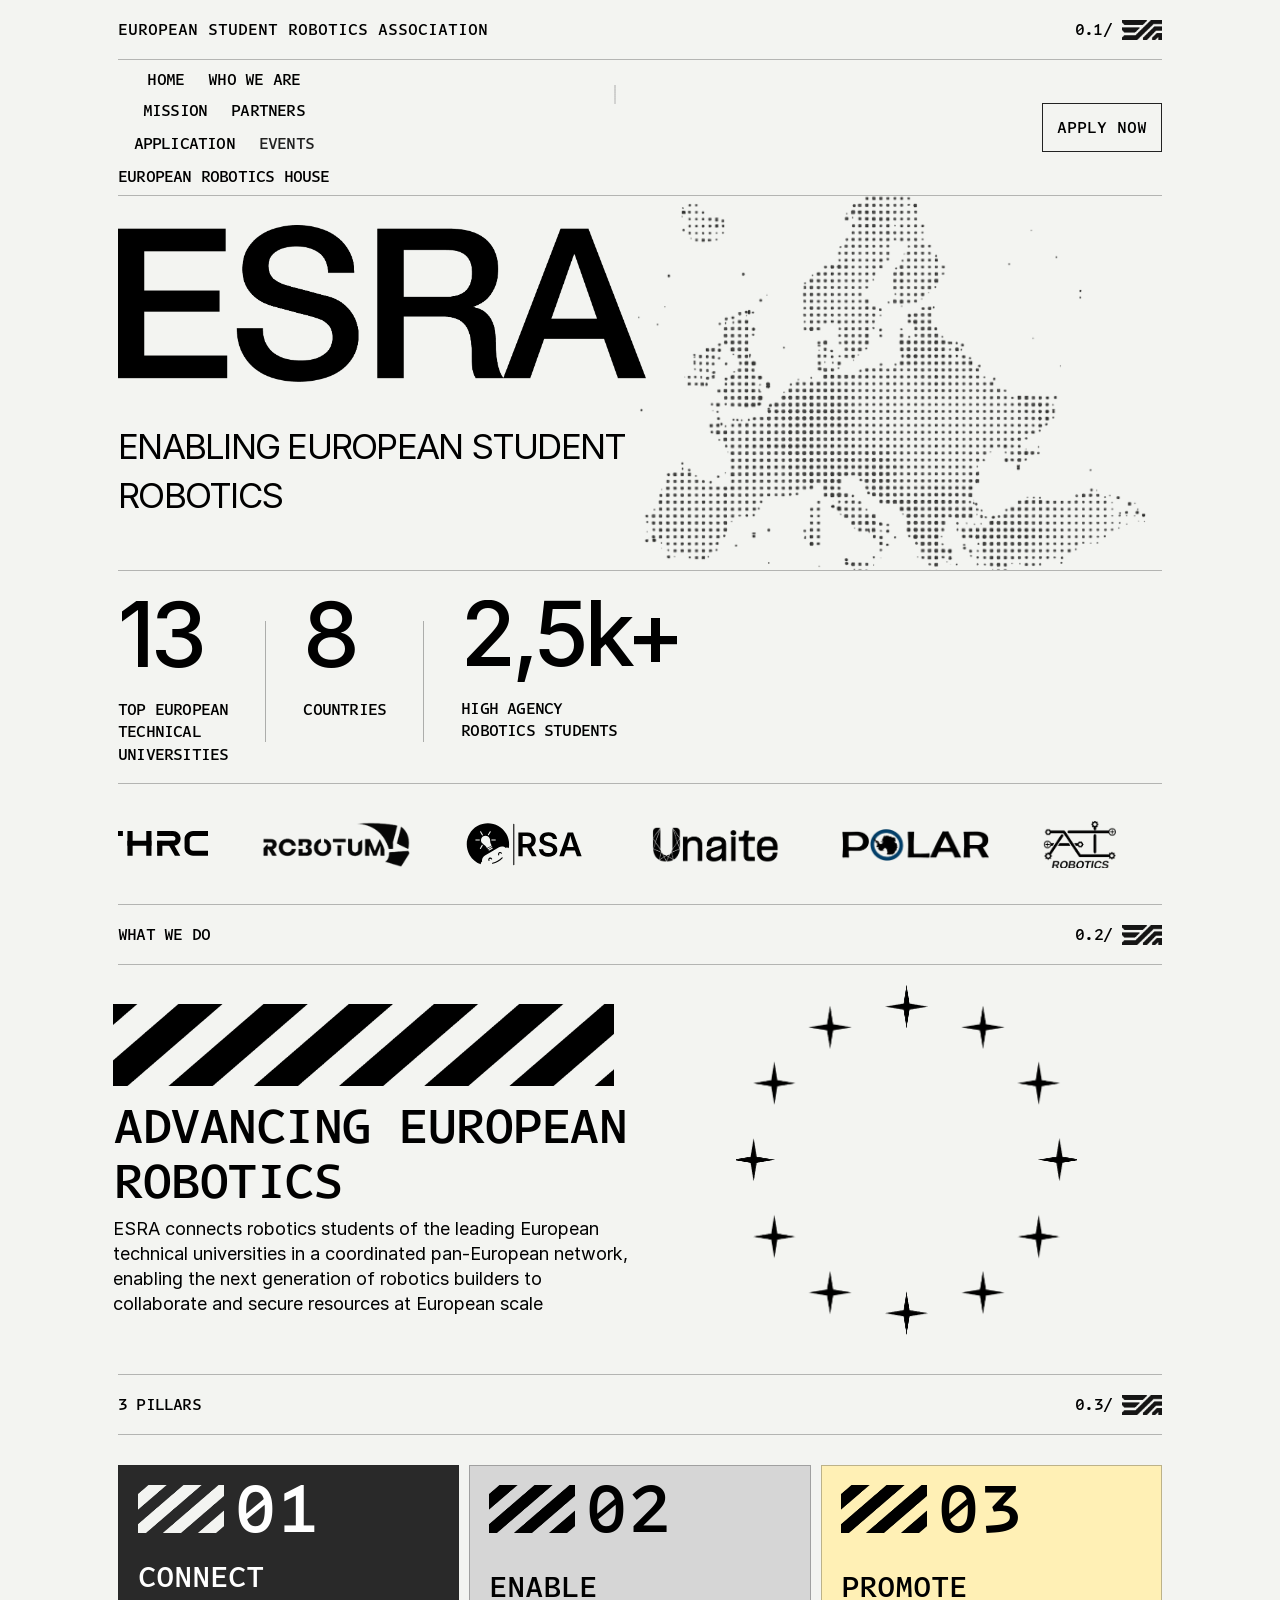
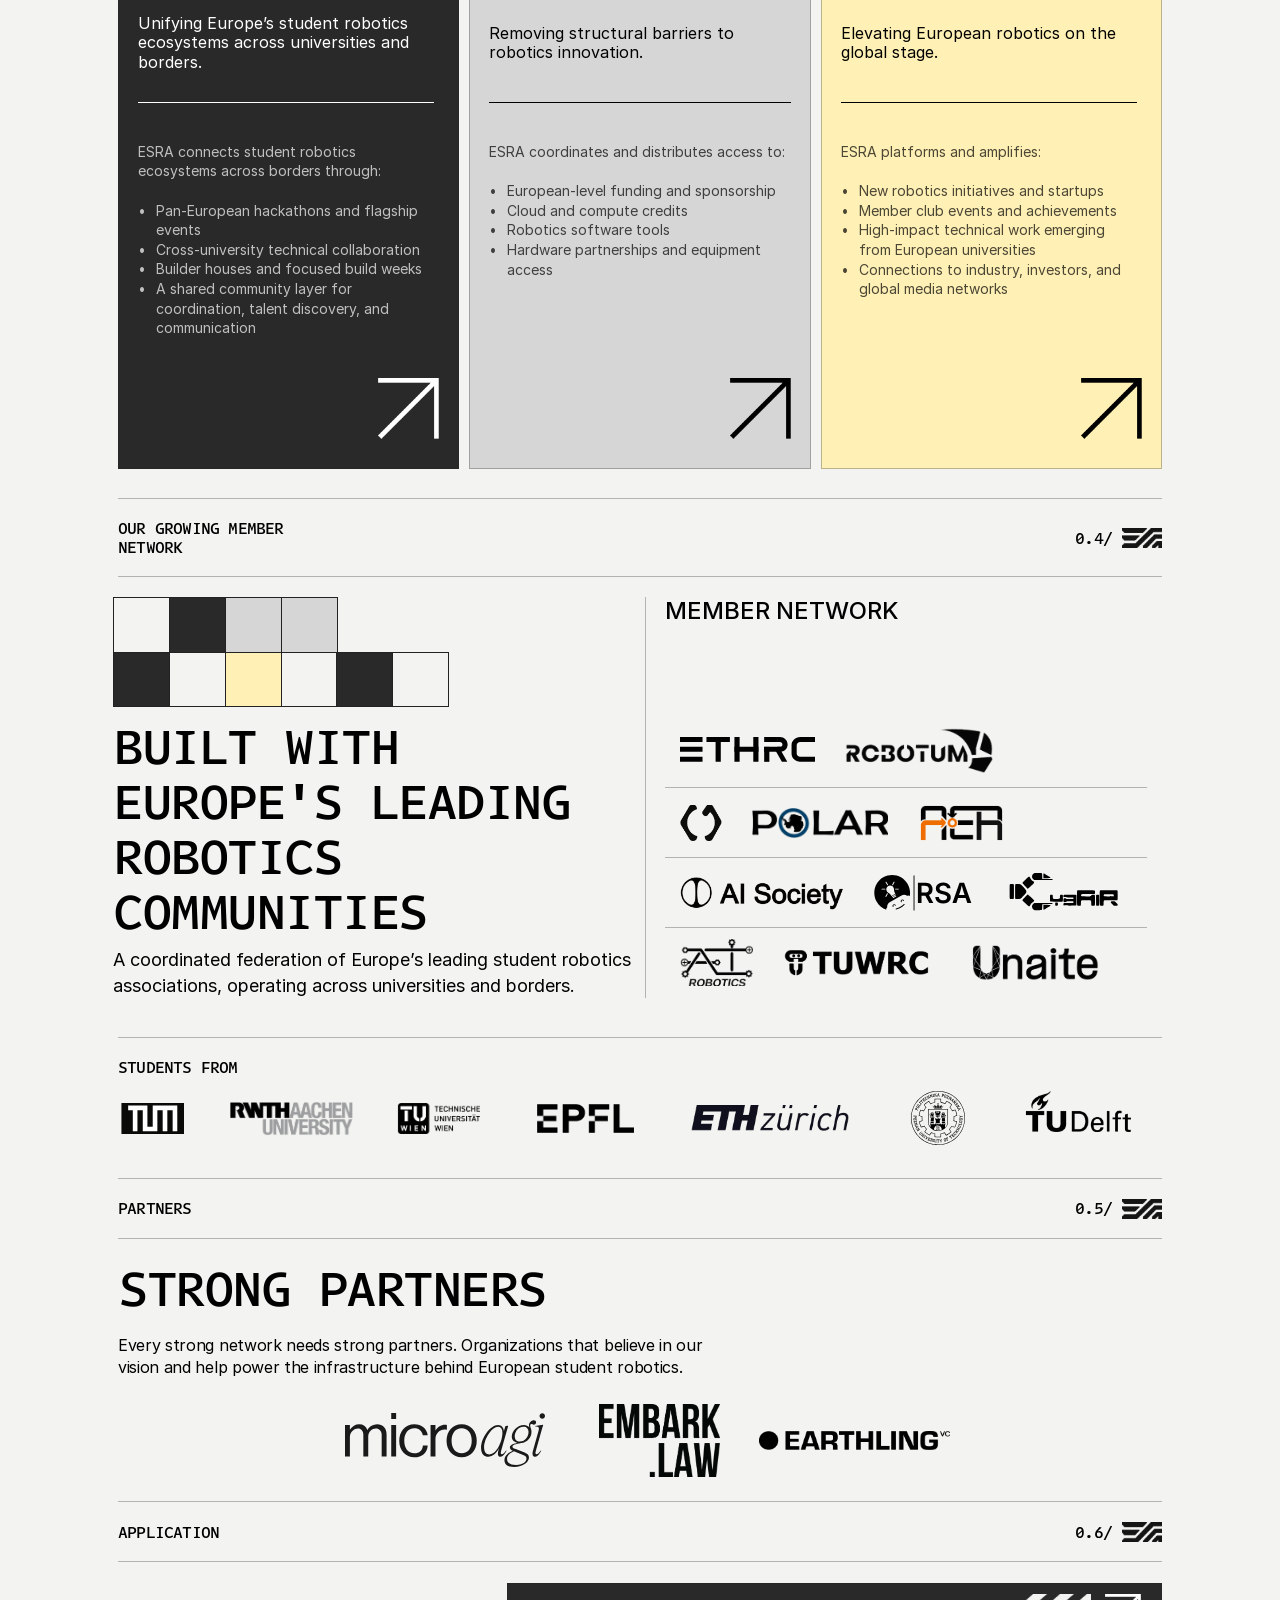
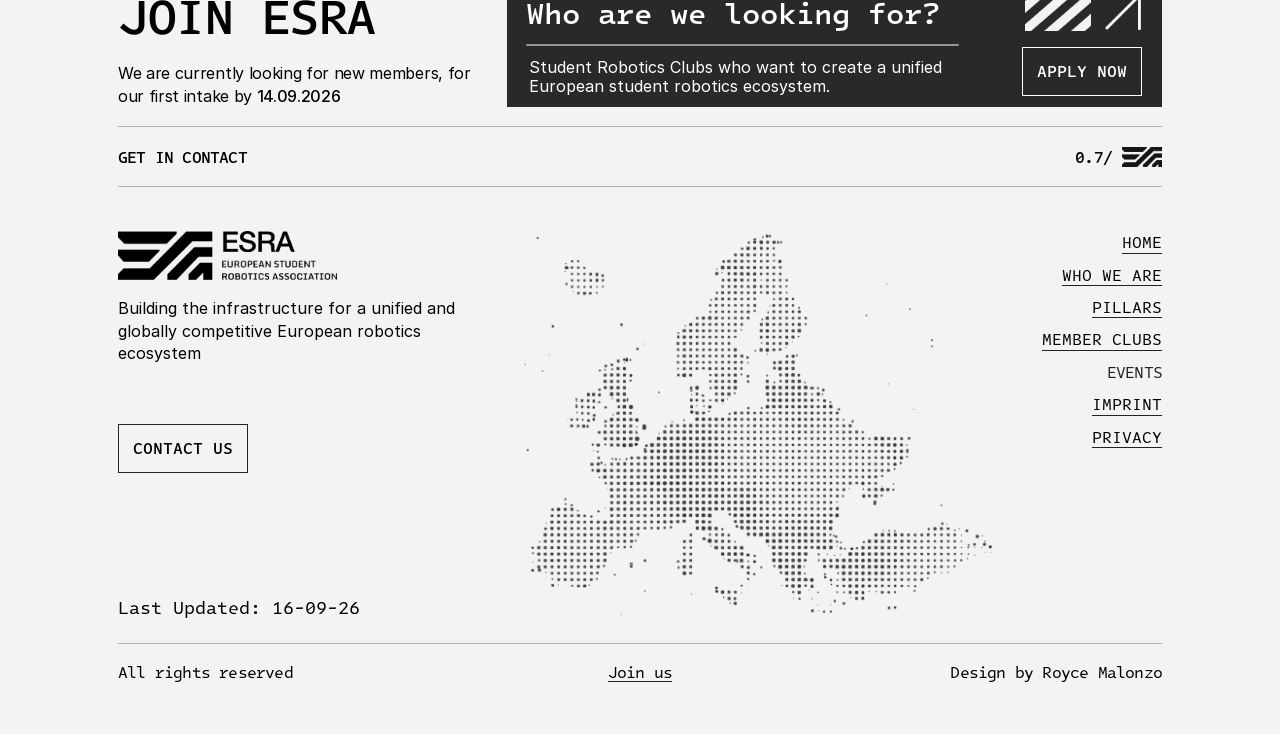
==== commit 31109a56: "Add ESRA events listing and China trip page" ====
--- a/index.html
+++ b/index.html
@@ -281,14 +281,14 @@
   }
 }
 </style>
-</head>
+<link rel="stylesheet" href="/assets/css/events.css"></head>
 <body>
 	
 	<!-- Start of bodyStart -->
     
     <!-- End of bodyStart -->
 	
-	<div id="main" data-framer-hydrate-v2="{&quot;routeId&quot;:&quot;SS3WhMje3&quot;,&quot;localeId&quot;:&quot;default&quot;,&quot;breakpoints&quot;:[{&quot;hash&quot;:&quot;8n5ift&quot;,&quot;mediaQuery&quot;:&quot;(min-width: 1500px)&quot;},{&quot;hash&quot;:&quot;1debav8&quot;,&quot;mediaQuery&quot;:&quot;(min-width: 1200px) and (max-width: 1499.98px)&quot;},{&quot;hash&quot;:&quot;aykcs0&quot;,&quot;mediaQuery&quot;:&quot;(min-width: 810px) and (max-width: 1199.98px)&quot;},{&quot;hash&quot;:&quot;1om0o44&quot;,&quot;mediaQuery&quot;:&quot;(min-width: 634px) and (max-width: 809.98px)&quot;},{&quot;hash&quot;:&quot;k9cdc1&quot;,&quot;mediaQuery&quot;:&quot;(max-width: 633.98px)&quot;}]}" data-framer-ssr-released-at="2026-09-03T06:57:09.416Z" data-framer-page-optimized-at="2026-09-03T07:40:21.483Z" data-framer-generated-page=""><!--$--><style data-framer-html-style="">html body { background: rgb(243, 244, 241); }</style><div data-framer-root="" class="framer-SxfM8 framer-LHxIf framer-1debav8" style="min-height:100vh;width:auto"><div class="framer-fa698c"><div class="framer-12hgn2z hidden-k9cdc1"><div class="framer-1rq53av" data-border="true" id="home"><div class="framer-1lztgmc"><div class="framer-8lanso" data-framer-component-type="RichTextContainer" style="transform:none"><p dir="auto" style="--font-selector:R0Y7SW50ZWwgT25lIE1vbm8tNTAw;--framer-font-family:&quot;Intel One Mono&quot;, monospace;--framer-font-weight:500" class="framer-text">EUROPEAN STUDENT ROBOTICS ASSOCIATION</p></div></div><div class="framer-19ddd9g"><div class="framer-1k4pii1"><div class="framer-11q0vtf" data-framer-component-type="RichTextContainer" style="transform:none"><p dir="auto" style="--font-selector:R0Y7SW50ZWwgT25lIE1vbm8tNTAw;--framer-font-family:&quot;Intel One Mono&quot;, monospace;--framer-font-weight:500;--framer-letter-spacing:-0.05em" class="framer-text">0.1/</p></div></div><div class="framer-1ldgl8j"><div style="position:absolute;border-radius:inherit;corner-shape:inherit;top:0;right:0;bottom:0;left:0" data-framer-background-image-wrapper="true"><img decoding="auto" width="870" height="443" src="/assets/images/sB4uRcxfpt5K2ulBtDdwfwjLNY4.png" alt="" style="display:block;width:100%;height:100%;border-radius:inherit;corner-shape:inherit;object-position:center;object-fit:cover"></div></div></div></div><div class="framer-1d5v79y" data-border="true"><div class="framer-1bdujyo"><!--$--><a class="framer-8whbea framer-amsdnw" href="#home"><div class="framer-1e81mzn" data-framer-component-type="RichTextContainer" style="transform:none"><p dir="auto" style="--font-selector:R0Y7SW50ZWwgT25lIE1vbm8tNTAw;--framer-font-family:&quot;Intel One Mono&quot;, monospace;--framer-font-weight:500;--framer-letter-spacing:-0.05em" class="framer-text">HOME</p></div></a><!--/$--><!--$--><a class="framer-10q118x framer-amsdnw" id="10q118x" href="#whatwedo"><div class="framer-10sd88k" data-framer-component-type="RichTextContainer" style="transform:none"><p dir="auto" style="--font-selector:R0Y7SW50ZWwgT25lIE1vbm8tNTAw;--framer-font-family:&quot;Intel One Mono&quot;, monospace;--framer-font-weight:500;--framer-letter-spacing:-0.05em" class="framer-text">WHO WE ARE</p></div></a><!--/$--><!--$--><a class="framer-15tpk4f framer-amsdnw" href="#mission"><div class="framer-1hu0cf2" data-framer-component-type="RichTextContainer" style="transform:none"><p dir="auto" style="--font-selector:R0Y7SW50ZWwgT25lIE1vbm8tNTAw;--framer-font-family:&quot;Intel One Mono&quot;, &quot;Intel One Mono Placeholder&quot;, monospace;--framer-font-weight:500;--framer-letter-spacing:-0.05em" class="framer-text">MISSION</p></div></a><!--/$--><!--$--><a class="framer-1430aab framer-amsdnw" href="#partners"><div class="framer-13dwvbr" data-framer-component-type="RichTextContainer" style="transform:none"><p dir="auto" style="--font-selector:R0Y7SW50ZWwgT25lIE1vbm8tNTAw;--framer-font-family:&quot;Intel One Mono&quot;, &quot;Intel One Mono Placeholder&quot;, monospace;--framer-font-weight:500;--framer-letter-spacing:-0.05em" class="framer-text">PARTNERS</p></div></a><!--/$--><!--$--><a class="framer-kx3bqp framer-amsdnw" href="#partners-1"><div class="framer-qkwp50" data-framer-component-type="RichTextContainer" style="transform:none"><p dir="auto" style="--font-selector:R0Y7SW50ZWwgT25lIE1vbm8tNTAw;--framer-font-family:&quot;Intel One Mono&quot;, &quot;Intel One Mono Placeholder&quot;, monospace;--framer-font-weight:500;--framer-letter-spacing:-0.05em" class="framer-text">APPLICATION</p></div></a><!--/$--><!--$--><a class="framer-qfbwm1 hidden-1om0o44 framer-amsdnw" href="https://www.european-robotics.house/"><div class="ssr-variant hidden-aykcs0"><div class="framer-15nkzrc" data-framer-component-type="RichTextContainer" style="transform:none"><p dir="auto" style="--font-selector:R0Y7SW50ZWwgT25lIE1vbm8tNTAw;--framer-font-family:&quot;Intel One Mono&quot;, &quot;Intel One Mono Placeholder&quot;, monospace;--framer-font-weight:500;--framer-letter-spacing:-0.05em" class="framer-text"><!--$--><span class="framer-text framer-styles-preset-1l8va1d" data-styles-preset="yuICyBWay" href="https://www.european-robotics.house/" target="_blank" rel="" data-nested-link="true" role="link" tabindex="0" data-hydrated="true">EUROPEAN ROBOTICS HOUSE</span><!--/$--></p></div></div></a><!--/$--></div><!--$--><a class="framer-nre73e hidden-aykcs0 hidden-1om0o44 framer-amsdnw" data-border="true" href="https://tally.so/r/5BAxlN" target="_blank" style="opacity: 1; will-change: transform; transform: scale(1.03);"><div class="framer-ortygf" data-framer-component-type="RichTextContainer" style="transform:none"><p dir="auto" style="--font-selector:R0Y7SW50ZWwgT25lIE1vbm8tNTAw;--framer-font-family:&quot;Intel One Mono&quot;, &quot;Intel One Mono Placeholder&quot;, monospace;--framer-font-weight:500" class="framer-text">APPLY NOW</p></div></a><!--/$--><div data-framer-component-type="SVG" parentsize="0" _constraints="[object Object]" rotation="0" shadows="" class="framer-198ejji hidden-1om0o44" aria-hidden="true" style="image-rendering:pixelated;flex-shrink:0"><div class="svgContainer" style="width:100%;height:100%;aspect-ratio:inherit"><svg style="width:100%;height:100%;overflow: visible;" preserveAspectRatio="none" width="100%" height="100%"><use href="#svg-2014451073_204"></use></svg></div></div></div></div><div class="framer-t39w2l"><div class="framer-dpyi95"><div class="framer-1x1rhmg"><div class="framer-g0ej96"><div class="ssr-variant"><div class="framer-18cdbeq"><div style="position:absolute;border-radius:inherit;corner-shape:inherit;top:0;right:0;bottom:0;left:0" data-framer-background-image-wrapper="true"><img decoding="auto" width="1707" height="507" src="/assets/images/YGahMDunk9FRd8wIUuSDVbohzJI.png" alt="" style="display:block;width:100%;height:100%;border-radius:inherit;corner-shape:inherit;object-position:center;object-fit:cover"></div></div></div></div><div class="framer-187fy7y"><div class="ssr-variant hidden-k9cdc1"><div class="framer-14n1rvg" data-framer-component-type="RichTextContainer" style="transform:none"><p dir="auto" style="--framer-font-size:35px;--framer-letter-spacing:-0.05em;--framer-line-height:1.4em" class="framer-text">ENABLING EUROPEAN STUDENT ROBOTICS</p></div></div></div></div><div class="ssr-variant"><div class="framer-1c5ewzf" data-framer-appear-id="1c5ewzf" style="opacity: 1; transform: none; will-change: transform;"><div style="position:absolute;border-radius:inherit;corner-shape:inherit;top:0;right:0;bottom:0;left:0" data-framer-background-image-wrapper="true"><img decoding="auto" width="973" height="804" src="/assets/images/ggXVwXnhZVcm3Up0jplnwE515As.png" alt="" style="display:block;width:100%;height:100%;border-radius:inherit;corner-shape:inherit;object-position:center;object-fit:cover"></div></div></div></div><div class="framer-eemmbr" data-border="true"><div class="framer-iknaqj"><div class="framer-6v2xk2"><div class="ssr-variant hidden-1om0o44 hidden-aykcs0 hidden-k9cdc1"><div class="framer-113w4bo" data-framer-component-type="RichTextContainer" style="transform:none"><p dir="auto" style="--font-selector:SW50ZXItTWVkaXVt;--framer-font-size:90px;--framer-font-weight:500;--framer-letter-spacing:-0.05em;--framer-line-height:1.4em" class="framer-text">13</p></div></div></div><div class="ssr-variant hidden-k9cdc1"><div class="framer-1bjx1wo" data-framer-component-type="RichTextContainer" style="transform:none"><p dir="auto" style="--font-selector:R0Y7SW50ZWwgT25lIE1vbm8tNTAw;--framer-font-family:&quot;Intel One Mono&quot;, monospace;--framer-font-weight:500;--framer-letter-spacing:-0.05em;--framer-line-height:1.4em" class="framer-text">TOP EUROPEAN</p><p dir="auto" style="--font-selector:R0Y7SW50ZWwgT25lIE1vbm8tNTAw;--framer-font-family:&quot;Intel One Mono&quot;, monospace;--framer-font-weight:500;--framer-letter-spacing:-0.05em;--framer-line-height:1.4em" class="framer-text">TECHNICAL </p><p dir="auto" style="--font-selector:R0Y7SW50ZWwgT25lIE1vbm8tNTAw;--framer-font-family:&quot;Intel One Mono&quot;, monospace;--framer-font-weight:500;--framer-letter-spacing:-0.05em;--framer-line-height:1.4em" class="framer-text">UNIVERSITIES</p></div></div></div><div class="framer-101y40m"></div><div class="framer-hck00n"><div class="framer-qjka2p"><div class="ssr-variant hidden-1om0o44 hidden-aykcs0 hidden-k9cdc1"><div class="framer-i1989g" data-framer-component-type="RichTextContainer" style="transform:none"><p dir="auto" style="--font-selector:SW50ZXItTWVkaXVt;--framer-font-size:90px;--framer-font-weight:500;--framer-letter-spacing:-0.05em;--framer-line-height:1.4em" class="framer-text">8</p></div></div></div><div class="ssr-variant hidden-k9cdc1"><div class="framer-ino7nd" data-framer-component-type="RichTextContainer" style="transform:none"><p dir="auto" style="--font-selector:R0Y7SW50ZWwgT25lIE1vbm8tNTAw;--framer-font-family:&quot;Intel One Mono&quot;, monospace;--framer-font-weight:500;--framer-letter-spacing:-0.05em;--framer-line-height:1.4em" class="framer-text">COUNTRIES</p></div></div></div><div class="framer-2xc1oj"></div><div class="framer-157oau"><div class="framer-ur7s5d"><div class="ssr-variant hidden-1om0o44 hidden-aykcs0 hidden-k9cdc1"><div class="framer-6v5kot" data-framer-component-type="RichTextContainer" style="transform:none"><p dir="auto" style="--font-selector:SW50ZXItTWVkaXVt;--framer-font-size:90px;--framer-font-weight:500;--framer-letter-spacing:-0.05em;--framer-line-height:1.4em" class="framer-text">2,5k+</p></div></div></div><div class="ssr-variant hidden-k9cdc1"><div class="framer-1r74amq" data-framer-component-type="RichTextContainer" style="transform:none"><p dir="auto" style="--font-selector:R0Y7SW50ZWwgT25lIE1vbm8tNTAw;--framer-font-family:&quot;Intel One Mono&quot;, monospace;--framer-font-weight:500;--framer-letter-spacing:-0.05em;--framer-line-height:1.4em" class="framer-text">HIGH AGENCY </p><p dir="auto" style="--font-selector:R0Y7SW50ZWwgT25lIE1vbm8tNTAw;--framer-font-family:&quot;Intel One Mono&quot;, monospace;--framer-font-weight:500;--framer-letter-spacing:-0.05em;--framer-line-height:1.4em" class="framer-text">ROBOTICS STUDENTS</p></div></div></div></div></div><div class="framer-6f1x2r" data-border="true" id="whatwedo"><div class="framer-gygmbk"><div class="framer-8oviji"></div></div><div class="ssr-variant hidden-k9cdc1"><div class="framer-558rp6" draggable="false" style="display:flex;position:relative;-webkit-touch-callout:none;-webkit-user-select:none;user-select:none;touch-action:pan-y"><ul style="display: flex; position: relative; list-style-type: none; padding: 0px; margin: 0px; justify-content: flex-start; flex-direction: row; gap: 24px; opacity: 1; align-items: center; width: 100%; height: 100%; max-height: 100%; max-width: 100%; transform: translateX(-206.475px); will-change: transform;"><li class="ticker-item" aria-hidden="false" aria-posinset="1" aria-setsize="11" style="flex-grow: 0; flex-shrink: 0; position: relative; height: fit-content; width: fit-content; transform: none;"><!--$--><a class="framer-1q2v160 framer-amsdnw" draggable="false" href="https://www.ethrobotics.ch/" target="_blank"><div class="ssr-variant"><div class="framer-2o9s4c" draggable="false"><div style="position:absolute;border-radius:inherit;corner-shape:inherit;top:0;right:0;bottom:0;left:0" data-framer-background-image-wrapper="true"><img decoding="auto" width="1612" height="334" src="/assets/images/24XbMZtBnJsehUafYBCk9VHWg.svg" alt="" style="display:block;width:100%;height:100%;border-radius:inherit;corner-shape:inherit;object-position:center;object-fit:cover" draggable="false"></div></div></div></a><!--/$--></li><li class="ticker-item" aria-hidden="false" aria-posinset="2" aria-setsize="11" style="flex-grow: 0; flex-shrink: 0; position: relative; height: fit-content; width: fit-content; transform: none;"><!--$--><a class="framer-nmz1e5 framer-amsdnw" draggable="false" href="https://www.robotum.info/" target="_blank"><div class="ssr-variant"><div class="framer-kkyahq" draggable="false"><div style="position:absolute;border-radius:inherit;corner-shape:inherit;top:0;right:0;bottom:0;left:0" data-framer-background-image-wrapper="true"><img decoding="auto" width="742" height="226" src="/assets/images/C7aSBcLeWMPtW2ChSiBDffcs4KA.png" alt="" style="display:block;width:100%;height:100%;border-radius:inherit;corner-shape:inherit;object-position:center;object-fit:cover" draggable="false"></div></div></div></a><!--/$--></li><li class="ticker-item" aria-hidden="false" aria-posinset="3" aria-setsize="11" style="flex-grow: 0; flex-shrink: 0; position: relative; height: fit-content; width: fit-content; transform: none;"><!--$--><a class="framer-1irih5s framer-amsdnw" draggable="false" href="https://rsadelft.nl/" target="_blank"><div class="ssr-variant"><div class="framer-1vlvovw" draggable="false"><div style="position:absolute;border-radius:inherit;corner-shape:inherit;top:0;right:0;bottom:0;left:0" data-framer-background-image-wrapper="true"><img decoding="auto" width="3600" height="1392" src="/assets/images/DrrhYssFAdHKNTVZ2GzKJU4ZUvs.svg" alt="" style="display:block;width:100%;height:100%;border-radius:inherit;corner-shape:inherit;object-position:center;object-fit:cover" draggable="false"></div></div></div></a><!--/$--></li><li class="ticker-item" aria-hidden="false" aria-posinset="4" aria-setsize="11" style="flex-grow: 0; flex-shrink: 0; position: relative; height: fit-content; width: fit-content; transform: none;"><!--$--><a class="framer-fui468 framer-amsdnw" draggable="false" href="https://unaite.fr/" target="_blank"><div class="ssr-variant"><div class="framer-1epkn0r" draggable="false"><div style="position:absolute;border-radius:inherit;corner-shape:inherit;top:0;right:0;bottom:0;left:0" data-framer-background-image-wrapper="true"><img decoding="auto" width="1462" height="509" src="/assets/images/fjWsQDYhAzWgwoD0jNMPzT1ec0.png" alt="" style="display:block;width:100%;height:100%;border-radius:inherit;corner-shape:inherit;object-position:center;object-fit:cover" draggable="false"></div></div></div></a><!--/$--></li><li class="ticker-item" aria-hidden="false" aria-posinset="5" aria-setsize="11" style="flex-grow: 0; flex-shrink: 0; position: relative; height: fit-content; width: fit-content; transform: none;"><!--$--><a class="framer-k706qp framer-amsdnw" draggable="false" href="https://www.teampolar.org/" target="_blank"><div class="ssr-variant"><div class="framer-19ww1qa" draggable="false"><div style="position:absolute;border-radius:inherit;corner-shape:inherit;top:0;right:0;bottom:0;left:0" data-framer-background-image-wrapper="true"><img decoding="auto" width="612" height="134" src="/assets/images/sH8dvx8LXj7vYqzNC3FHSRqY.png" alt="" style="display:block;width:100%;height:100%;border-radius:inherit;corner-shape:inherit;object-position:center;object-fit:cover" draggable="false"></div></div></div></a><!--/$--></li><li class="ticker-item" aria-hidden="false" aria-posinset="6" aria-setsize="11" style="flex-grow: 0; flex-shrink: 0; position: relative; height: fit-content; width: fit-content; transform: none;"><!--$--><a class="framer-1xx9ivl framer-amsdnw" draggable="false" href="https://epflaiteam.ch/" target="_blank"><div class="ssr-variant"><div class="framer-yb8svh" draggable="false"><div style="position:absolute;border-radius:inherit;corner-shape:inherit;top:0;right:0;bottom:0;left:0" data-framer-background-image-wrapper="true"><img decoding="auto" width="685" height="456" src="/assets/images/RKWvN4glrqxD4vtnfZl6J8Bec.png" alt="" style="display:block;width:100%;height:100%;border-radius:inherit;corner-shape:inherit;object-position:center;object-fit:cover" draggable="false"></div></div></div></a><!--/$--></li><li class="ticker-item" aria-hidden="false" aria-posinset="7" aria-setsize="11" style="flex-grow: 0; flex-shrink: 0; position: relative; height: fit-content; width: fit-content; transform: none;"><!--$--><a class="framer-1fcl5tc framer-amsdnw" draggable="false" href="https://cybair.put.poznan.pl/en/" target="_blank"><div class="ssr-variant"><div class="framer-18krfpt" draggable="false"><div style="position:absolute;border-radius:inherit;corner-shape:inherit;top:0;right:0;bottom:0;left:0" data-framer-background-image-wrapper="true"><img decoding="auto" width="983" height="452" src="/assets/images/6BnrmbQTUy5vnEljxSRzK8WUWA.svg" alt="" style="display:block;width:100%;height:100%;border-radius:inherit;corner-shape:inherit;object-position:center;object-fit:cover" draggable="false"></div></div></div></a><!--/$--></li><li class="ticker-item" aria-hidden="false" aria-posinset="8" aria-setsize="11" style="flex-grow: 0; flex-shrink: 0; position: relative; height: fit-content; width: fit-content; transform: none;"><!--$--><a class="framer-1dn4aj6 framer-amsdnw" draggable="false" href="https://kthais.com/" target="_blank"><div class="ssr-variant"><div class="framer-4seq4u" draggable="false"><div style="position:absolute;border-radius:inherit;corner-shape:inherit;top:0;right:0;bottom:0;left:0" data-framer-background-image-wrapper="true"><img decoding="auto" width="1152" height="243" src="/assets/images/N5VcDLzPA5S6aUp6vbVwKa9Cs.png" alt="" style="display:block;width:100%;height:100%;border-radius:inherit;corner-shape:inherit;object-position:center;object-fit:cover" draggable="false"></div></div></div></a><!--/$--></li><li class="ticker-item" aria-hidden="false" aria-posinset="9" aria-setsize="11" style="flex-grow: 0; flex-shrink: 0; position: relative; height: fit-content; width: fit-content; transform: none;"><!--$--><a class="framer-khxxb9 framer-amsdnw" draggable="false" href="https://tuwrc.at/" target="_blank"><div class="ssr-variant"><div class="framer-k423t7" draggable="false"><div style="position:absolute;border-radius:inherit;corner-shape:inherit;top:0;right:0;bottom:0;left:0" data-framer-background-image-wrapper="true"><img decoding="auto" width="817" height="166" src="/assets/images/f8IrJ0geUXg3ZdvOArk5kHBZK4E.png" alt="" style="display:block;width:100%;height:100%;border-radius:inherit;corner-shape:inherit;object-position:center;object-fit:cover" draggable="false"></div></div></div></a><!--/$--></li><li class="ticker-item" aria-hidden="false" aria-posinset="10" aria-setsize="11" style="flex-grow: 0; flex-shrink: 0; position: relative; height: fit-content; width: fit-content; transform: none;"><!--$--><a class="framer-ko50gn framer-amsdnw" draggable="false" href="https://www.aeapolimi.it/" target="_blank"><div class="ssr-variant"><div class="framer-jz4wl7" draggable="false"><div style="position:absolute;border-radius:inherit;corner-shape:inherit;top:0;right:0;bottom:0;left:0" data-framer-background-image-wrapper="true"><img decoding="auto" width="2516" height="1516" src="/assets/images/HrY0Rd024TQaYBHtgumE8TTETM.webp" alt="" style="display:block;width:100%;height:100%;border-radius:inherit;corner-shape:inherit;object-position:center;object-fit:cover" draggable="false"></div></div></div></a><!--/$--></li><li class="ticker-item" aria-hidden="false" aria-posinset="11" aria-setsize="11" style="flex-grow: 0; flex-shrink: 0; position: relative; height: fit-content; width: fit-content; transform: none;"><!--$--><a class="framer-jq5lk6 framer-amsdnw" draggable="false" href="https://roboticscollective.org/" target="_blank"><div class="ssr-variant"><div class="framer-1rt3lie" draggable="false"><div style="position:absolute;border-radius:inherit;corner-shape:inherit;top:0;right:0;bottom:0;left:0" data-framer-background-image-wrapper="true"><img decoding="auto" width="313" height="277" src="/assets/images/rMR2rqzjM6x2Mc5ZKqDBIZM6Sw.png" alt="" style="display:block;width:100%;height:100%;border-radius:inherit;corner-shape:inherit;object-position:center;object-fit:cover" draggable="false"></div></div></div></a><!--/$--></li></ul></div> </div></div><div class="framer-1nstenl" data-border="true" id="whatwedo-1"><div class="framer-1nousbk"><div class="framer-98xsga"><div class="framer-luph2o" data-framer-component-type="RichTextContainer" style="transform:none"><p dir="auto" style="--font-selector:R0Y7SW50ZWwgT25lIE1vbm8tNTAw;--framer-font-family:&quot;Intel One Mono&quot;, monospace;--framer-font-weight:500;--framer-letter-spacing:-0.05em" class="framer-text">WHAT WE DO</p></div></div></div><div class="framer-1mumrmk"><div class="framer-1bwz4rr" data-framer-component-type="RichTextContainer" style="transform:none"><p dir="auto" style="--font-selector:R0Y7SW50ZWwgT25lIE1vbm8tNTAw;--framer-font-family:&quot;Intel One Mono&quot;, monospace;--framer-font-weight:500;--framer-letter-spacing:-0.05em" class="framer-text">0.2/</p></div><div class="ssr-variant"><div class="framer-ds2tyr"><div style="position:absolute;border-radius:inherit;corner-shape:inherit;top:0;right:0;bottom:0;left:0" data-framer-background-image-wrapper="true"><img decoding="auto" width="870" height="443" src="/assets/images/sB4uRcxfpt5K2ulBtDdwfwjLNY4.png" alt="" style="display:block;width:100%;height:100%;border-radius:inherit;corner-shape:inherit;object-position:center;object-fit:cover"></div></div></div></div></div><div class="framer-iyg7h9" data-border="true"><div class="framer-2xk98b"><div class="ssr-variant"><div class="framer-1v3nwb1"><div style="position:absolute;border-radius:inherit;corner-shape:inherit;top:0;right:0;bottom:0;left:0" data-framer-background-image-wrapper="true"><img decoding="auto" width="794" height="185" src="/assets/images/6bcFcmFlyOGozkIoWW4UtCR3mI.png" alt="" style="display:block;width:100%;height:100%;border-radius:inherit;corner-shape:inherit;object-position:center;object-fit:cover"></div></div></div><div class="framer-n0frn5"><div class="ssr-variant hidden-1om0o44 hidden-aykcs0"><div class="framer-1711vbe" data-framer-component-type="RichTextContainer" style="transform:none"><p dir="auto" style="--font-selector:R0Y7SW50ZWwgT25lIE1vbm8tNTAw;--framer-font-family:&quot;Intel One Mono&quot;, monospace;--framer-font-size:50px;--framer-font-weight:500;--framer-letter-spacing:-0.05em;--framer-line-height:1.1em" class="framer-text">ADVANCING EUROPEAN</p><p dir="auto" style="--font-selector:R0Y7SW50ZWwgT25lIE1vbm8tNTAw;--framer-font-family:&quot;Intel One Mono&quot;, monospace;--framer-font-size:50px;--framer-font-weight:500;--framer-letter-spacing:-0.05em;--framer-line-height:1.1em" class="framer-text">ROBOTICS</p></div></div></div><div class="framer-1kdxdxa"><div class="ssr-variant hidden-k9cdc1"><div class="framer-1lqbkoy" data-framer-component-type="RichTextContainer" style="transform:none"><p dir="auto" style="--framer-font-size:18px;--framer-line-height:1.4em" class="framer-text">ESRA connects robotics students of the leading European technical universities in a coordinated pan-European network, enabling the next generation of robotics builders to collaborate and secure resources at European scale</p></div></div></div></div><div class="framer-7d2k7c"><div class="framer-1y167d"><div style="position:absolute;border-radius:inherit;corner-shape:inherit;top:0;right:0;bottom:0;left:0" data-framer-background-image-wrapper="true"><img decoding="auto" loading="lazy" width="701" height="703" src="/assets/images/Jz6nKCXrIPGSc3PWpFMqoCuyGk.png" alt="" style="display:block;width:100%;height:100%;border-radius:inherit;corner-shape:inherit;object-position:center;object-fit:cover"></div></div></div></div><div class="framer-u1euen" data-border="true" id="mission"><div class="framer-1qopvuu"><div class="framer-df92t1"><div class="framer-iuj6r3" data-framer-component-type="RichTextContainer" style="transform:none"><p dir="auto" style="--font-selector:R0Y7SW50ZWwgT25lIE1vbm8tNTAw;--framer-font-family:&quot;Intel One Mono&quot;, monospace;--framer-font-weight:500;--framer-letter-spacing:-0.05em" class="framer-text">3 PILLARS</p></div></div></div><div class="framer-hyvm6z"><div class="framer-ylfwdw" data-framer-component-type="RichTextContainer" style="transform:none"><p dir="auto" style="--font-selector:R0Y7SW50ZWwgT25lIE1vbm8tNTAw;--framer-font-family:&quot;Intel One Mono&quot;, monospace;--framer-font-weight:500;--framer-letter-spacing:-0.05em" class="framer-text">0.3/</p></div><div class="framer-1gzr1gh"><div style="position:absolute;border-radius:inherit;corner-shape:inherit;top:0;right:0;bottom:0;left:0" data-framer-background-image-wrapper="true"><img decoding="auto" width="870" height="443" src="/assets/images/sB4uRcxfpt5K2ulBtDdwfwjLNY4.png" alt="" style="display:block;width:100%;height:100%;border-radius:inherit;corner-shape:inherit;object-position:center;object-fit:cover"></div></div></div></div><div class="framer-1ha9erf" data-border="true"><div class="framer-1jemvwb" data-border="true" data-framer-name="CONNECT"><div class="framer-xqrf8u"><div class="framer-qqhgy7"><div style="position:absolute;border-radius:inherit;corner-shape:inherit;top:0;right:0;bottom:0;left:0" data-framer-background-image-wrapper="true"><img decoding="auto" loading="lazy" width="794" height="185" src="/assets/images/kHuYf4zUIbv8eez2CUgliGdXWM.png" alt="" style="display:block;width:100%;height:100%;border-radius:inherit;corner-shape:inherit;object-position:center;object-fit:cover"></div></div><div class="framer-1wdntq"><div class="framer-1ijsf5q" data-framer-component-type="RichTextContainer" style="transform:none"><p dir="auto" style="--font-selector:R0Y7SW50ZWwgT25lIE1vbm8tNTAw;--framer-font-family:&quot;Intel One Mono&quot;, monospace;--framer-font-size:70px;--framer-font-weight:500;--framer-text-color:rgb(255, 255, 255)" class="framer-text">01</p></div></div></div><div class="framer-1xbbequ"><div class="framer-vyjz5b"><div class="framer-1hwx8o4" data-framer-component-type="RichTextContainer" style="transform:none"><p dir="auto" style="--font-selector:R0Y7SW50ZWwgT25lIE1vbm8tNTAw;--framer-font-family:&quot;Intel One Mono&quot;, monospace;--framer-font-size:30px;--framer-font-weight:500;--framer-text-color:rgb(255, 255, 255)" class="framer-text">CONNECT</p></div></div><div class="framer-yg0oyl"><div class="ssr-variant hidden-1om0o44 hidden-aykcs0"><div class="framer-1p3qryp" data-framer-component-type="RichTextContainer" style="transform:none"><p dir="auto" style="--framer-text-color:rgb(255, 255, 255)" class="framer-text">Unifying Europe’s student robotics ecosystems across universities and borders.</p></div></div></div></div><div class="framer-1j804rr" data-border="true"><div class="framer-1ez8u49" data-framer-component-type="RichTextContainer" style="transform:none"><p dir="auto" style="--framer-font-size:14px;--framer-line-height:1.4em;--framer-text-color:rgb(255, 255, 255)" class="framer-text">ESRA connects student robotics ecosystems across borders through:</p><p dir="auto" style="--framer-font-size:14px;--framer-line-height:1.4em;--framer-text-color:rgb(255, 255, 255)" class="framer-text"><br class="framer-text trailing-break"></p><ul dir="auto" style="--framer-font-size:14px;--framer-line-height:1.4em;--framer-text-color:rgb(255, 255, 255)" class="framer-text"><li data-preset-tag="p" class="framer-text"><p class="framer-text">Pan-European hackathons and flagship events</p></li><li data-preset-tag="p" class="framer-text"><p class="framer-text">Cross-university technical collaboration</p></li><li data-preset-tag="p" class="framer-text"><p class="framer-text">Builder houses and focused build weeks</p></li><li data-preset-tag="p" class="framer-text"><p class="framer-text">A shared community layer for coordination, talent discovery, and communication</p></li></ul></div></div><div class="framer-s7un5z"><div class="framer-dy53zx"><div style="position:absolute;border-radius:inherit;corner-shape:inherit;top:0;right:0;bottom:0;left:0" data-framer-background-image-wrapper="true"><img decoding="auto" loading="lazy" width="192" height="192" src="/assets/images/RRuGpgM5d7a7RUPYMG6pe20rwFI.png" alt="" style="display:block;width:100%;height:100%;border-radius:inherit;corner-shape:inherit;object-position:center;object-fit:cover"></div></div></div></div><div class="framer-1v6elia" data-border="true" data-framer-name="CONNECT"><div class="framer-1vif6f6"><div class="framer-mpmu9d"><div style="position:absolute;border-radius:inherit;corner-shape:inherit;top:0;right:0;bottom:0;left:0" data-framer-background-image-wrapper="true"><img decoding="auto" width="794" height="185" src="/assets/images/6bcFcmFlyOGozkIoWW4UtCR3mI.png" alt="" style="display:block;width:100%;height:100%;border-radius:inherit;corner-shape:inherit;object-position:center;object-fit:cover"></div></div><div class="framer-1074qku"><div class="framer-4cezl8" data-framer-component-type="RichTextContainer" style="transform:none"><p dir="auto" style="--font-selector:R0Y7SW50ZWwgT25lIE1vbm8tNTAw;--framer-font-family:&quot;Intel One Mono&quot;, monospace;--framer-font-size:70px;--framer-font-weight:500" class="framer-text">02</p></div></div></div><div class="framer-11i4jfg"><div class="framer-11br4r3"><div class="framer-mywh90" data-framer-component-type="RichTextContainer" style="transform:none"><p dir="auto" style="--font-selector:R0Y7SW50ZWwgT25lIE1vbm8tNTAw;--framer-font-family:&quot;Intel One Mono&quot;, monospace;--framer-font-size:30px;--framer-font-weight:500" class="framer-text">ENABLE</p></div></div><div class="framer-15q6vbv"><div class="framer-wszq08" data-framer-component-type="RichTextContainer" style="transform:none"><p dir="auto" class="framer-text">Removing structural barriers to robotics innovation.</p></div></div></div><div class="framer-116tcoe"><div class="framer-2s8jsx" data-border="true"><div class="framer-12pmadd" data-framer-component-type="RichTextContainer" style="transform:none"><p dir="auto" style="--framer-font-size:14px;--framer-line-height:1.4em" class="framer-text">ESRA coordinates and distributes access to:</p><p dir="auto" style="--framer-font-size:14px;--framer-line-height:1.4em" class="framer-text"><br class="framer-text trailing-break"></p><ul dir="auto" style="--framer-font-size:14px;--framer-line-height:1.4em" class="framer-text"><li data-preset-tag="p" class="framer-text"><p class="framer-text">European-level funding and sponsorship</p></li><li data-preset-tag="p" class="framer-text"><p class="framer-text">Cloud and compute credits</p></li><li data-preset-tag="p" class="framer-text"><p class="framer-text">Robotics software tools</p></li><li data-preset-tag="p" class="framer-text"><p class="framer-text">Hardware partnerships and equipment access</p></li></ul></div></div><div class="framer-4mp7wu"><div class="framer-1p7qcc7"><div style="position:absolute;border-radius:inherit;corner-shape:inherit;top:0;right:0;bottom:0;left:0" data-framer-background-image-wrapper="true"><img decoding="auto" loading="lazy" width="192" height="192" src="/assets/images/zphKlf0vlAzvDgw3e0B1lrda3Wk.png" alt="" style="display:block;width:100%;height:100%;border-radius:inherit;corner-shape:inherit;object-position:center;object-fit:cover"></div></div></div></div></div><div class="framer-83ge57" data-border="true" data-framer-name="CONNECT"><div class="framer-1ht8w0i"><div class="framer-1eag1l5"><div style="position:absolute;border-radius:inherit;corner-shape:inherit;top:0;right:0;bottom:0;left:0" data-framer-background-image-wrapper="true"><img decoding="auto" width="794" height="185" src="/assets/images/6bcFcmFlyOGozkIoWW4UtCR3mI.png" alt="" style="display:block;width:100%;height:100%;border-radius:inherit;corner-shape:inherit;object-position:center;object-fit:cover"></div></div><div class="framer-g415ho"><div class="framer-1172n35" data-framer-component-type="RichTextContainer" style="transform:none"><p dir="auto" style="--font-selector:R0Y7SW50ZWwgT25lIE1vbm8tNTAw;--framer-font-family:&quot;Intel One Mono&quot;, monospace;--framer-font-size:70px;--framer-font-weight:500" class="framer-text">03</p></div></div></div><div class="framer-idh88m"><div class="framer-lgwrih"><div class="framer-imtnxa" data-framer-component-type="RichTextContainer" style="transform:none"><p dir="auto" style="--font-selector:R0Y7SW50ZWwgT25lIE1vbm8tNTAw;--framer-font-family:&quot;Intel One Mono&quot;, monospace;--framer-font-size:30px;--framer-font-weight:500" class="framer-text">PROMOTE</p></div></div><div class="framer-1jgybq0"><div class="framer-76nrpb" data-framer-component-type="RichTextContainer" style="transform:none"><p dir="auto" class="framer-text">Elevating European robotics on the global stage.</p></div></div></div><div class="framer-1d5i85f"><div class="framer-1t20732" data-border="true"><div class="framer-1kl8ydl" data-framer-component-type="RichTextContainer" style="transform:none"><p dir="auto" style="--framer-font-size:14px;--framer-line-height:1.4em" class="framer-text">ESRA platforms and amplifies:</p><p dir="auto" style="--framer-font-size:14px;--framer-line-height:1.4em" class="framer-text"><br class="framer-text trailing-break"></p><ul dir="auto" style="--framer-font-size:14px;--framer-line-height:1.4em" class="framer-text"><li data-preset-tag="p" class="framer-text"><p class="framer-text">New robotics initiatives and startups</p></li><li data-preset-tag="p" class="framer-text"><p class="framer-text">Member club events and achievements</p></li><li data-preset-tag="p" class="framer-text"><p class="framer-text">High-impact technical work emerging from European universities</p></li><li data-preset-tag="p" class="framer-text"><p class="framer-text">Connections to industry, investors, and global media networks</p></li></ul></div></div><div class="framer-1tbbfth"><div class="framer-1s5b0h"><div style="position:absolute;border-radius:inherit;corner-shape:inherit;top:0;right:0;bottom:0;left:0" data-framer-background-image-wrapper="true"><img decoding="auto" loading="lazy" width="192" height="192" src="/assets/images/zphKlf0vlAzvDgw3e0B1lrda3Wk.png" alt="" style="display:block;width:100%;height:100%;border-radius:inherit;corner-shape:inherit;object-position:center;object-fit:cover"></div></div></div></div></div></div><div class="framer-1xa90ek" data-border="true" id="network"><div class="framer-1ovopgc"><div class="framer-1jqy5si"><div class="ssr-variant hidden-k9cdc1"><div class="framer-et5mck" data-framer-component-type="RichTextContainer" style="transform:none"><p dir="auto" style="--font-selector:R0Y7SW50ZWwgT25lIE1vbm8tNTAw;--framer-font-family:&quot;Intel One Mono&quot;, monospace;--framer-font-weight:500;--framer-letter-spacing:-0.05em" class="framer-text">OUR GROWING MEMBER NETWORK</p></div></div></div></div><div class="framer-1qwlcwu"><div class="framer-ca2pai" data-framer-component-type="RichTextContainer" style="transform:none"><p dir="auto" style="--font-selector:R0Y7SW50ZWwgT25lIE1vbm8tNTAw;--framer-font-family:&quot;Intel One Mono&quot;, monospace;--framer-font-weight:500;--framer-letter-spacing:-0.05em" class="framer-text">0.4/</p></div><div class="framer-emcg4y"><div style="position:absolute;border-radius:inherit;corner-shape:inherit;top:0;right:0;bottom:0;left:0" data-framer-background-image-wrapper="true"><img decoding="auto" width="870" height="443" src="/assets/images/sB4uRcxfpt5K2ulBtDdwfwjLNY4.png" alt="" style="display:block;width:100%;height:100%;border-radius:inherit;corner-shape:inherit;object-position:center;object-fit:cover"></div></div></div></div><div class="framer-1er6ili" data-border="true"><div class="framer-16pwutd"><div class="framer-dozb4"><div class="framer-ndw2xv"><div class="framer-3tg0wg" data-border="true"></div><div class="framer-l9rk6a" data-border="true"></div><div class="framer-19mv22u" data-border="true"></div><div class="framer-12a81c1" data-border="true"></div></div><div class="framer-1ols9c2"><div class="framer-1vf7qu7" data-border="true"></div><div class="framer-161e8li" data-border="true"></div><div class="framer-lv6v6f" data-border="true"></div><div class="framer-1bdu2xs" data-border="true"></div><div class="framer-1lztxv1" data-border="true"></div><div class="framer-1j6orov hidden-k9cdc1" data-border="true"></div></div></div><div class="framer-uo1f3i"><div class="ssr-variant hidden-1om0o44 hidden-aykcs0"><div class="framer-1ybogbp" data-framer-component-type="RichTextContainer" style="transform:none"><p dir="auto" style="--font-selector:R0Y7SW50ZWwgT25lIE1vbm8tNTAw;--framer-font-family:&quot;Intel One Mono&quot;, monospace;--framer-font-size:50px;--framer-font-weight:500;--framer-letter-spacing:-0.05em;--framer-line-height:1.1em" class="framer-text">BUILT WITH EUROPE'S LEADING ROBOTICS COMMUNITIES</p></div></div></div><div class="framer-1uc49ey"><div class="ssr-variant hidden-k9cdc1"><div class="framer-1flyd06" data-framer-component-type="RichTextContainer" style="transform:none"><p dir="auto" style="--framer-font-size:18px;--framer-line-height:1.4em" class="framer-text">A coordinated federation of Europe’s leading student robotics associations, operating across universities and borders.</p></div></div></div></div><div class="framer-1aqxf3p" data-border="true"><div class="framer-14w477w"><div class="framer-mftuhw" data-framer-component-type="RichTextContainer" style="transform:none"><p dir="auto" style="--font-selector:SW50ZXItTWVkaXVt;--framer-font-size:24px;--framer-font-weight:500" class="framer-text">MEMBER NETWORK</p></div></div><div class="framer-lv1wad"><div class="framer-11ozi4d" data-border="true"><!--$--><a class="framer-dtbbdl framer-amsdnw" href="https://www.ethrobotics.ch/" target="_blank"><div class="ssr-variant"><div class="framer-1rqzv56"><div style="position:absolute;border-radius:inherit;corner-shape:inherit;top:0;right:0;bottom:0;left:0" data-framer-background-image-wrapper="true"><img decoding="auto" width="1612" height="334" src="/assets/images/24XbMZtBnJsehUafYBCk9VHWg.svg" alt="" style="display:block;width:100%;height:100%;border-radius:inherit;corner-shape:inherit;object-position:center;object-fit:cover"></div></div></div></a><!--/$--><!--$--><a class="framer-18j9xu5 framer-amsdnw" href="https://www.robotum.info/" target="_blank"><div class="ssr-variant"><div class="framer-h7jkrn"><div style="position:absolute;border-radius:inherit;corner-shape:inherit;top:0;right:0;bottom:0;left:0" data-framer-background-image-wrapper="true"><img decoding="auto" width="742" height="226" src="/assets/images/C7aSBcLeWMPtW2ChSiBDffcs4KA.png" alt="" style="display:block;width:100%;height:100%;border-radius:inherit;corner-shape:inherit;object-position:center;object-fit:cover"></div></div></div></a><!--/$--></div><div class="framer-1earudw" data-border="true"><!--$--><a class="framer-1dhu764 framer-amsdnw" href="https://roboticscollective.org/" target="_blank"><div class="ssr-variant"><div class="framer-1ryqiuw"><div style="position:absolute;border-radius:inherit;corner-shape:inherit;top:0;right:0;bottom:0;left:0" data-framer-background-image-wrapper="true"><img decoding="async" loading="lazy" width="313" height="277" src="/assets/images/rMR2rqzjM6x2Mc5ZKqDBIZM6Sw.png" alt="" style="display:block;width:100%;height:100%;border-radius:inherit;corner-shape:inherit;object-position:center;object-fit:cover"></div></div></div></a><!--/$--><!--$--><a class="framer-1hgc7jq framer-amsdnw" href="https://www.teampolar.org/" target="_blank"><div class="ssr-variant"><div class="framer-oh6w2m"><div style="position:absolute;border-radius:inherit;corner-shape:inherit;top:0;right:0;bottom:0;left:0" data-framer-background-image-wrapper="true"><img decoding="auto" width="612" height="134" src="/assets/images/sH8dvx8LXj7vYqzNC3FHSRqY.png" alt="" style="display:block;width:100%;height:100%;border-radius:inherit;corner-shape:inherit;object-position:center;object-fit:cover"></div></div></div></a><!--/$--><!--$--><a class="framer-p5jxep hidden-k9cdc1 framer-amsdnw" href="https://www.aeapolimi.it/" target="_blank"><div class="ssr-variant"><div class="framer-1pvxug2"><div style="position:absolute;border-radius:inherit;corner-shape:inherit;top:0;right:0;bottom:0;left:0" data-framer-background-image-wrapper="true"><img decoding="auto" width="2516" height="1516" src="/assets/images/HrY0Rd024TQaYBHtgumE8TTETM.webp" alt="" style="display:block;width:100%;height:100%;border-radius:inherit;corner-shape:inherit;object-position:center;object-fit:cover"></div></div></div></a><!--/$--></div><div class="framer-11px8n4" data-border="true"><!--$--><a class="framer-hnle08 framer-amsdnw" href="https://kthais.com/" target="_blank"><div class="ssr-variant"><div class="framer-1xz28rq"><div style="position:absolute;border-radius:inherit;corner-shape:inherit;top:0;right:0;bottom:0;left:0" data-framer-background-image-wrapper="true"><img decoding="auto" width="1152" height="243" src="/assets/images/N5VcDLzPA5S6aUp6vbVwKa9Cs.png" alt="" style="display:block;width:100%;height:100%;border-radius:inherit;corner-shape:inherit;object-position:center;object-fit:cover"></div></div></div></a><!--/$--><!--$--><a class="framer-1b4kneb hidden-k9cdc1 framer-amsdnw" href="https://rsadelft.nl/" target="_blank"><div class="ssr-variant"><div class="framer-sdmgzq"><div style="position:absolute;border-radius:inherit;corner-shape:inherit;top:0;right:0;bottom:0;left:0" data-framer-background-image-wrapper="true"><img decoding="auto" width="3600" height="1392" src="/assets/images/DrrhYssFAdHKNTVZ2GzKJU4ZUvs.svg" alt="" style="display:block;width:100%;height:100%;border-radius:inherit;corner-shape:inherit;object-position:center;object-fit:cover"></div></div></div></a><!--/$--><!--$--><a class="framer-kouay framer-amsdnw" href="https://cybair.put.poznan.pl/" target="_blank"><div class="ssr-variant"><div class="framer-6hhmhj"><div style="position:absolute;border-radius:inherit;corner-shape:inherit;top:0;right:0;bottom:0;left:0" data-framer-background-image-wrapper="true"><img decoding="auto" width="983" height="452" src="/assets/images/6BnrmbQTUy5vnEljxSRzK8WUWA.svg" alt="" style="display:block;width:100%;height:100%;border-radius:inherit;corner-shape:inherit;object-position:center;object-fit:cover"></div></div></div></a><!--/$--></div><div class="framer-xz11ii"><!--$--><a class="framer-1jzh8a9 framer-amsdnw" href="https://epflaiteam.ch/" target="_blank"><div class="ssr-variant"><div class="framer-1d00d3e"><div style="position:absolute;border-radius:inherit;corner-shape:inherit;top:0;right:0;bottom:0;left:0" data-framer-background-image-wrapper="true"><img decoding="auto" width="685" height="456" src="/assets/images/RKWvN4glrqxD4vtnfZl6J8Bec.png" alt="" style="display:block;width:100%;height:100%;border-radius:inherit;corner-shape:inherit;object-position:center;object-fit:cover"></div></div></div></a><!--/$--><!--$--><a class="framer-d1w9jq framer-amsdnw" href="https://tuwrc.at/" target="_blank"><div class="ssr-variant"><div class="framer-j7si1i"><div style="position:absolute;border-radius:inherit;corner-shape:inherit;top:0;right:0;bottom:0;left:0" data-framer-background-image-wrapper="true"><img decoding="auto" width="817" height="166" src="/assets/images/f8IrJ0geUXg3ZdvOArk5kHBZK4E.png" alt="" style="display:block;width:100%;height:100%;border-radius:inherit;corner-shape:inherit;object-position:center;object-fit:cover"></div></div></div></a><!--/$--><!--$--><a class="framer-61w8u7 framer-amsdnw" href="https://unaite.fr/" target="_blank"><div class="ssr-variant"><div class="framer-1u9l4yf"><div style="position:absolute;border-radius:inherit;corner-shape:inherit;top:0;right:0;bottom:0;left:0" data-framer-background-image-wrapper="true"><img decoding="auto" width="1462" height="509" src="/assets/images/fjWsQDYhAzWgwoD0jNMPzT1ec0.png" alt="" style="display:block;width:100%;height:100%;border-radius:inherit;corner-shape:inherit;object-position:center;object-fit:cover"></div></div></div></a><!--/$--></div></div></div></div><div class="framer-f6c5fq" data-border="true"><div class="framer-15oh36l"><div class="framer-d3kehb"><div class="framer-1y20350" data-framer-component-type="RichTextContainer" style="transform:none"><p dir="auto" style="--font-selector:R0Y7SW50ZWwgT25lIE1vbm8tNTAw;--framer-font-family:&quot;Intel One Mono&quot;, monospace;--framer-font-weight:500;--framer-letter-spacing:-0.05em" class="framer-text">STUDENTS FROM</p></div></div><div class="framer-16rztsl"></div></div><div class="framer-uv1k9g" draggable="false" style="display:flex;position:relative;-webkit-touch-callout:none;-webkit-user-select:none;user-select:none;touch-action:pan-y"><ul style="display: flex; position: relative; list-style-type: none; padding: 0px; margin: 0px; justify-content: flex-start; flex-direction: row; gap: 35px; opacity: 0; align-items: center; width: 100%; height: 100%; max-height: 100%; max-width: 100%; transform: translateX(-4.475px);"><li class="ticker-item" aria-hidden="false" aria-posinset="1" aria-setsize="11" style="flex-grow:0;flex-shrink:0;position:relative;height:fit-content;width:fit-content;transform:none"><div class="framer-14n5a4z"><!--$--><a as="a" class="framer-1wk8dqs framer-amsdnw" href="https://www.tum.de/" target="_blank" draggable="false"><div style="position:absolute;border-radius:inherit;corner-shape:inherit;top:0;right:0;bottom:0;left:0" data-framer-background-image-wrapper="true"><img decoding="async" loading="lazy" width="1822" height="590" src="/assets/images/Txkkf2vVMfDsBdSIJmhzCx8x6o.svg" alt="" style="display:block;width:100%;height:100%;border-radius:inherit;corner-shape:inherit;object-position:center;object-fit:cover" draggable="false"></div></a><!--/$--></div></li><li class="ticker-item" aria-hidden="false" aria-posinset="2" aria-setsize="11" style="flex-grow:0;flex-shrink:0;position:relative;height:fit-content;width:fit-content;transform:none"><div class="framer-1ttxwi3"><!--$--><a aria-label="RWTH Aachen University" as="a" class="framer-1hd1qcc framer-amsdnw" href="https://www.rwth-aachen.de/" target="_blank" draggable="false"><div style="position:absolute;border-radius:inherit;corner-shape:inherit;top:0;right:0;bottom:0;left:0" data-framer-background-image-wrapper="true"><img decoding="async" loading="lazy" width="1070" height="305" src="/assets/images/Mbysiry5NUq1D2wPCjUX8XqGE.png" alt="" style="display:block;width:100%;height:100%;border-radius:inherit;corner-shape:inherit;object-position:center;object-fit:cover" draggable="false"></div></a><!--/$--></div></li><li class="ticker-item" aria-hidden="false" aria-posinset="3" aria-setsize="11" style="flex-grow:0;flex-shrink:0;position:relative;height:fit-content;width:fit-content;transform:none"><div class="framer-k32hr2"><!--$--><a as="a" class="framer-1mk5c37 framer-amsdnw" href="https://www.tuwien.at/" target="_blank" draggable="false"><div style="position:absolute;border-radius:inherit;corner-shape:inherit;top:0;right:0;bottom:0;left:0" data-framer-background-image-wrapper="true"><img decoding="async" loading="lazy" width="750" height="285" src="/assets/images/aiJQGq0VueAOIV9b1fAIxzGAz54.png" alt="" style="display:block;width:100%;height:100%;border-radius:inherit;corner-shape:inherit;object-position:center;object-fit:cover" draggable="false"></div></a><!--/$--></div></li><li class="ticker-item" aria-hidden="false" aria-posinset="4" aria-setsize="11" style="flex-grow:0;flex-shrink:0;position:relative;height:fit-content;width:fit-content;transform:none"><div class="framer-1rybm78"><!--$--><a as="a" class="framer-1p5cn0i framer-amsdnw" href="https://www.epfl.ch/" target="_blank" draggable="false"><div style="position:absolute;border-radius:inherit;corner-shape:inherit;top:0;right:0;bottom:0;left:0" data-framer-background-image-wrapper="true"><img decoding="async" loading="lazy" width="300" height="130" src="/assets/images/X6r9SEF1SAFhuRD3sU2JxllyN9o.png" alt="" style="display:block;width:100%;height:100%;border-radius:inherit;corner-shape:inherit;object-position:center;object-fit:cover" draggable="false"></div></a><!--/$--></div></li><li class="ticker-item" aria-hidden="false" aria-posinset="5" aria-setsize="11" style="flex-grow:0;flex-shrink:0;position:relative;height:fit-content;width:fit-content;transform:none"><!--$--><a class="framer-1fyf0uk framer-amsdnw" draggable="false" href="https://ethz.ch/" target="_blank"><div class="framer-3efucs" draggable="false"><div style="position:absolute;border-radius:inherit;corner-shape:inherit;top:0;right:0;bottom:0;left:0" data-framer-background-image-wrapper="true"><img decoding="async" loading="lazy" width="3840" height="640" src="/assets/images/lAP2RNMmaseucxT6irw5C6W38M.png" alt="" style="display:block;width:100%;height:100%;border-radius:inherit;corner-shape:inherit;object-position:center;object-fit:cover" draggable="false"></div></div></a><!--/$--></li><li class="ticker-item" aria-hidden="false" aria-posinset="6" aria-setsize="11" style="flex-grow:0;flex-shrink:0;position:relative;height:fit-content;width:fit-content;transform:none"><div class="framer-nbq9ua"><!--$--><a as="a" class="framer-392zse framer-amsdnw" href="https://put.poznan.pl/" target="_blank" draggable="false"><div style="position:absolute;border-radius:inherit;corner-shape:inherit;top:0;right:0;bottom:0;left:0" data-framer-background-image-wrapper="true"><img decoding="async" loading="lazy" width="1398" height="1398" src="/assets/images/Sd5iG8xnvsiMnmG8Pt1aOvyfvcA.svg" alt="" style="display:block;width:100%;height:100%;border-radius:inherit;corner-shape:inherit;object-position:center;object-fit:cover" draggable="false"></div></a><!--/$--></div></li><li class="ticker-item" aria-hidden="false" aria-posinset="7" aria-setsize="11" style="flex-grow:0;flex-shrink:0;position:relative;height:fit-content;width:fit-content;transform:none"><div class="framer-1k5db2h"><!--$--><a as="a" class="framer-14621mb framer-amsdnw" href="https://www.tudelft.nl/" target="_blank" draggable="false"><div style="position:absolute;border-radius:inherit;corner-shape:inherit;top:0;right:0;bottom:0;left:0" data-framer-background-image-wrapper="true"><img decoding="async" loading="lazy" width="1280" height="499" src="/assets/images/PLfFk3pH8dRbtz0MF401kHC0io.png" alt="" style="display:block;width:100%;height:100%;border-radius:inherit;corner-shape:inherit;object-position:center;object-fit:cover" draggable="false"></div></a><!--/$--></div></li><li class="ticker-item" aria-hidden="false" aria-posinset="8" aria-setsize="11" style="flex-grow:0;flex-shrink:0;position:relative;height:fit-content;width:fit-content;transform:none"><!--$--><a class="framer-13jpgtf framer-amsdnw" draggable="false" href="https://www.tue.nl/" target="_blank"><div class="framer-ocpklv" draggable="false"><div style="position:absolute;border-radius:inherit;corner-shape:inherit;top:0;right:0;bottom:0;left:0" data-framer-background-image-wrapper="true"><img decoding="async" loading="lazy" width="978" height="199" src="/assets/images/QAGaOdNf0Qh5mc7eBcVWGOLxjNU.png" alt="" style="display:block;width:100%;height:100%;border-radius:inherit;corner-shape:inherit;object-position:center;object-fit:cover" draggable="false"></div></div></a><!--/$--></li><li class="ticker-item" aria-hidden="false" aria-posinset="9" aria-setsize="11" style="flex-grow:0;flex-shrink:0;position:relative;height:fit-content;width:fit-content;transform:none"><div class="framer-p7fevb"><!--$--><a as="a" class="framer-13fx87 framer-amsdnw" href="https://www.universite-paris-saclay.fr/" target="_blank" draggable="false"><div style="position:absolute;border-radius:inherit;corner-shape:inherit;top:0;right:0;bottom:0;left:0" data-framer-background-image-wrapper="true"><img decoding="async" loading="lazy" width="1280" height="450" src="/assets/images/ZrjFz4SDLI0WGD3lSxVzGrWlKpI.png" alt="" style="display:block;width:100%;height:100%;border-radius:inherit;corner-shape:inherit;object-position:center;object-fit:cover" draggable="false"></div></a><!--/$--></div></li><li class="ticker-item" aria-hidden="false" aria-posinset="10" aria-setsize="11" style="flex-grow:0;flex-shrink:0;position:relative;height:fit-content;width:fit-content;transform:none"><div class="framer-1cluenq"><!--$--><a as="a" class="framer-1iu80gl framer-amsdnw" href="https://www.ip-paris.fr/" target="_blank" draggable="false"><div style="position:absolute;border-radius:inherit;corner-shape:inherit;top:0;right:0;bottom:0;left:0" data-framer-background-image-wrapper="true"><img decoding="async" loading="lazy" width="770" height="197" src="/assets/images/vevCTNW8fK9EZfGUBFxMtEriVQ.png" alt="" style="display:block;width:100%;height:100%;border-radius:inherit;corner-shape:inherit;object-position:center;object-fit:cover" draggable="false"></div></a><!--/$--></div></li><li class="ticker-item" aria-hidden="false" aria-posinset="11" aria-setsize="11" style="flex-grow:0;flex-shrink:0;position:relative;height:fit-content;width:fit-content;transform:none"><!--$--><a class="framer-dkbbf7 framer-amsdnw" draggable="false" href="https://psl.eu/" target="_blank"><div class="framer-13ecbq" draggable="false"><div style="position:absolute;border-radius:inherit;corner-shape:inherit;top:0;right:0;bottom:0;left:0" data-framer-background-image-wrapper="true"><img decoding="async" loading="lazy" width="1152" height="504" src="/assets/images/BArNBUtF7jyKQugQxQst5LBPY.png" alt="" style="display:block;width:100%;height:100%;border-radius:inherit;corner-shape:inherit;object-position:center;object-fit:cover" draggable="false"></div></div></a><!--/$--></li></ul></div> </div><div class="framer-gnxiim" data-border="true" id="network-1"><div class="framer-1ikn3w9"><div class="framer-c3lkzb"><div class="framer-tmlct4" data-framer-component-type="RichTextContainer" style="transform:none"><p dir="auto" style="--font-selector:R0Y7SW50ZWwgT25lIE1vbm8tNTAw;--framer-font-family:&quot;Intel One Mono&quot;, &quot;Intel One Mono Placeholder&quot;, monospace;--framer-font-weight:500;--framer-letter-spacing:-0.05em" class="framer-text">PARTNERS</p></div></div></div><div class="framer-1je0tsx"><div class="framer-j9zdp0" data-framer-component-type="RichTextContainer" style="transform:none"><p dir="auto" style="--font-selector:R0Y7SW50ZWwgT25lIE1vbm8tNTAw;--framer-font-family:&quot;Intel One Mono&quot;, &quot;Intel One Mono Placeholder&quot;, monospace;--framer-font-weight:500;--framer-letter-spacing:-0.05em" class="framer-text">0.5/</p></div><div class="framer-1uhh3na"><div style="position:absolute;border-radius:inherit;corner-shape:inherit;top:0;right:0;bottom:0;left:0" data-framer-background-image-wrapper="true"><img decoding="auto" width="870" height="443" src="/assets/images/sB4uRcxfpt5K2ulBtDdwfwjLNY4.png" alt="" style="display:block;width:100%;height:100%;border-radius:inherit;corner-shape:inherit;object-position:center;object-fit:cover"></div></div></div></div><div class="framer-1gmsveu" data-border="true" data-framer-name="Partners" id="partners"><div class="framer-wsxoup" data-framer-name="Partners Heading" data-framer-component-type="RichTextContainer" style="transform:none"><h2 dir="auto" style="--font-selector:R0Y7SW50ZWwgT25lIE1vbm8tNTAw;--framer-font-family:&quot;Intel One Mono&quot;, &quot;Intel One Mono Placeholder&quot;, monospace;--framer-font-size:50px;--framer-font-weight:500;--framer-letter-spacing:-0.05em;--framer-line-height:1.1em;--framer-text-color:#000000" class="framer-text">STRONG PARTNERS</h2></div><div class="framer-1acdawz" data-framer-name="Partners Introduction" data-framer-component-type="RichTextContainer" style="transform:none"><p dir="auto" style="--framer-letter-spacing:-0.02em;--framer-line-height:1.4em;--framer-text-color:#000000" class="framer-text">Every strong network needs strong partners. Organizations that believe in our vision and help power the infrastructure behind European student robotics.</p></div><div class="framer-1aph297"><div class="framer-etf5jp" data-border="true" id="whatwedo-2"><div class="framer-1ute2d2"><div class="framer-1imh4m7"></div></div><div class="framer-1xweuhh" id="1xweuhh"><!--$--><a class="framer-145otji framer-amsdnw" href="https://www.microagi.ai/" target="_blank"><div class="ssr-variant hidden-aykcs0"><div data-framer-component-type="SVG" parentsize="0" _constraints="[object Object]" rotation="0" shadows="" class="framer-1hx3zbh" aria-hidden="true" style="image-rendering:pixelated;flex-shrink:0;background-size:100% 100%;background-image:url(&#39;data:image/svg+xml,&lt;svg xmlns=%22http://www.w3.org/2000/svg%22 xmlns:xlink=%22http://www.w3.org/1999/xlink%22 viewBox=%220 0 200 54%22 overflow=%22visible%22&gt;&lt;path d=%22M 143.146 43.792 C 139.697 43.792 136.066 41.544 136.066 35.042 C 136.066 24.712 145.325 11.952 153.01 11.952 C 156.762 11.952 158.699 14.929 158.88 18.028 L 160.454 12.985 L 162.935 12.681 L 163.177 13.046 L 156.157 37.837 C 155.552 40.025 155.613 41.361 156.762 41.361 C 158.033 41.361 159.546 39.599 161.059 37.473 L 161.543 37.776 C 160.09 40.45 157.973 43.792 155.492 43.792 C 153.373 43.792 152.163 41.908 153.373 37.533 L 153.979 35.346 C 151.679 40.025 147.685 43.792 143.146 43.792 Z M 144.296 41.422 C 149.44 41.422 154.16 34.921 156.46 26.535 C 158.578 18.758 157.307 13.775 153.192 13.775 C 146.717 13.775 139.092 25.927 139.092 34.495 C 139.092 39.113 141.271 41.422 144.296 41.422 Z M 188.798 7.273 C 190.31 7.273 191.096 8.185 191.096 9.279 C 191.096 10.555 190.188 11.709 188.798 11.709 C 187.707 11.709 187.405 11.041 186.497 11.041 C 185.712 11.041 185.166 11.588 185.166 12.621 C 185.166 14.565 186.497 15.962 186.497 18.636 C 186.497 24.834 182.321 28.844 176.332 30.12 C 170.34 31.336 167.496 32.004 167.496 33.644 C 167.496 34.495 168.101 35.042 170.703 36.075 L 177.723 38.809 C 181.777 40.389 183.956 41.483 183.956 44.764 C 183.956 48.714 178.511 54 169.009 54 C 162.534 54 159.448 51.266 159.448 47.255 C 159.448 42.212 164.228 39.417 167.677 37.837 C 165.68 36.743 164.894 35.832 164.894 34.617 C 164.894 32.308 167.435 30.971 171.793 29.999 L 171.793 29.391 C 169.19 29.087 166.77 27.204 166.77 23.558 C 166.77 18.028 172.458 11.952 178.933 11.952 C 181.233 11.952 183.109 12.924 184.38 14.261 C 184.139 13.775 183.956 13.167 183.956 12.256 C 183.956 9.522 186.619 7.273 188.798 7.273 Z M 174.759 28.601 C 180.628 28.601 183.531 22.889 183.531 19.001 C 183.531 15.598 181.597 13.654 178.511 13.654 C 172.64 13.654 169.735 19.426 169.735 23.254 C 169.735 26.657 171.671 28.601 174.759 28.601 Z M 178.147 42.03 L 168.888 38.323 C 164.954 40.025 162.05 42.455 162.05 46.04 C 162.05 48.957 163.986 51.934 171.066 51.934 C 178.752 51.934 181.475 48.227 181.475 45.554 C 181.475 43.913 180.748 43.063 178.147 42.03 Z M 197.275 5.754 C 195.824 5.754 194.553 4.478 194.553 3.02 C 194.553 1.44 195.824 0.286 197.275 0.286 C 198.849 0.286 200 1.501 200 3.02 C 200 4.478 198.729 5.754 197.275 5.754 Z M 190.196 43.792 C 188.198 43.792 186.746 42.03 187.956 37.655 L 193.706 17.178 C 194.614 13.957 192.918 13.228 190.257 13.532 L 190.196 12.985 L 197.941 11.831 L 198.182 12.195 C 197.82 13.228 197.094 15.598 196.551 17.542 L 190.862 37.837 C 190.257 40.025 190.318 41.361 191.467 41.361 C 192.738 41.361 194.25 39.599 195.763 37.473 L 196.249 37.776 C 194.794 40.45 192.677 43.792 190.196 43.792 Z M 0 43.445 L 0 12.031 L 4.902 12.031 L 4.902 16.527 L 5.023 16.527 C 6.031 14.948 7.343 13.692 8.956 12.76 C 10.57 11.788 12.325 11.302 14.221 11.302 C 18.295 11.302 21.019 13.165 22.391 16.892 L 22.512 16.892 C 23.48 15.15 24.831 13.793 26.566 12.821 C 28.301 11.808 30.136 11.302 32.073 11.302 C 34.937 11.302 37.237 12.193 38.971 13.975 C 40.706 15.717 41.574 18.188 41.574 21.389 L 41.574 43.445 L 36.672 43.445 L 36.672 21.632 C 36.672 19.728 36.107 18.229 34.977 17.135 C 33.888 16.001 32.537 15.434 30.923 15.434 C 28.866 15.434 27.07 16.244 25.537 17.864 C 24.004 19.485 23.238 21.49 23.238 23.88 L 23.238 43.445 L 18.336 43.445 L 18.336 21.632 C 18.336 19.728 17.832 18.229 16.823 17.135 C 15.855 16.001 14.564 15.434 12.95 15.434 C 10.933 15.434 9.077 16.264 7.383 17.925 C 5.729 19.545 4.902 21.53 4.902 23.88 L 4.902 43.445 Z M 46.23 43.445 L 46.23 12.031 L 51.132 12.031 L 51.132 43.445 L 46.23 43.445 Z M 46.23 6.076 L 46.23 0 L 51.132 0 L 51.132 6.076 Z M 69.371 44.296 C 64.812 44.296 61.141 42.716 58.357 39.557 C 55.614 36.397 54.242 32.468 54.242 27.769 C 54.242 23.07 55.614 19.14 58.357 15.981 C 61.141 12.821 64.812 11.241 69.371 11.241 C 73.042 11.241 76.048 12.234 78.388 14.218 C 80.727 16.163 82.18 18.816 82.745 22.178 L 77.783 22.178 C 77.419 20.031 76.512 18.35 75.059 17.135 C 73.607 15.92 71.711 15.312 69.371 15.312 C 66.144 15.312 63.642 16.487 61.867 18.836 C 60.132 21.186 59.265 24.163 59.265 27.769 C 59.265 31.374 60.132 34.351 61.867 36.701 C 63.642 39.01 66.144 40.164 69.371 40.164 C 71.872 40.164 73.869 39.496 75.362 38.159 C 76.855 36.782 77.702 34.858 77.904 32.387 L 82.745 32.387 C 82.422 36.154 81.091 39.091 78.751 41.197 C 76.411 43.263 73.284 44.296 69.371 44.296 Z M 90.464 12.031 L 90.464 17.257 L 90.585 17.257 C 91.593 15.596 92.904 14.259 94.518 13.246 C 96.132 12.193 97.927 11.666 99.904 11.666 C 100.63 11.666 101.296 11.788 101.901 12.031 L 101.901 16.771 L 101.719 16.771 C 101.114 16.568 100.388 16.467 99.541 16.467 C 97.04 16.467 94.901 17.358 93.126 19.14 C 91.351 20.882 90.464 23.171 90.464 26.006 L 90.464 43.445 L 85.562 43.445 L 85.562 12.031 Z M 127.634 39.557 C 124.891 42.716 121.24 44.296 116.681 44.296 C 112.122 44.296 108.451 42.716 105.667 39.557 C 102.924 36.397 101.552 32.468 101.552 27.769 C 101.552 23.07 102.924 19.14 105.667 15.981 C 108.451 12.821 112.122 11.241 116.681 11.241 C 121.24 11.241 124.891 12.821 127.634 15.981 C 130.377 19.14 131.749 23.07 131.749 27.769 C 131.749 32.468 130.377 36.397 127.634 39.557 Z M 109.177 36.701 C 110.952 39.01 113.454 40.164 116.681 40.164 C 119.908 40.164 122.389 39.01 124.124 36.701 C 125.859 34.351 126.726 31.374 126.726 27.769 C 126.726 24.123 125.839 21.145 124.064 18.836 C 122.329 16.487 119.868 15.312 116.681 15.312 C 113.454 15.312 110.952 16.487 109.177 18.836 C 107.443 21.186 106.575 24.163 106.575 27.769 C 106.575 31.374 107.443 34.351 109.177 36.701 Z%22 fill=%22rgb(26,26,26)%22&gt;&lt;/path&gt;&lt;/svg&gt;&#39;)"></div></div></a><!--/$--><!--$--><a class="framer-wy8o0d framer-amsdnw" href="https://embark.law/de/" target="_blank"><div class="framer-a8wtjz" data-framer-name="Image 24"><div style="position:absolute;border-radius:inherit;corner-shape:inherit;top:0;right:0;bottom:0;left:0" data-framer-background-image-wrapper="true"><img decoding="async" loading="lazy" width="2926" height="1768" src="/assets/images/ed6vwa3G2YhJgE9RbrrbXtxuU.png" alt="" style="display:block;width:100%;height:100%;border-radius:inherit;corner-shape:inherit;object-position:center;object-fit:cover"></div></div></a><!--/$--><div class="framer-43ams0" data-framer-name="Logo"><div style="position:absolute;border-radius:inherit;corner-shape:inherit;top:0;right:0;bottom:0;left:0" data-framer-background-image-wrapper="true"><img decoding="async" loading="lazy" width="1115" height="116" src="/assets/images/Zu0efAxNapMcTpq1AmPieVzNv70.png" alt="" style="display:block;width:100%;height:100%;border-radius:inherit;corner-shape:inherit;object-position:center;object-fit:cover"></div></div></div></div></div></div><div class="framer-1qci5xz" data-border="true" id="network-2"><div class="framer-3at3rm"><div class="framer-1sdajpk"><div class="framer-1cfhk54" data-framer-component-type="RichTextContainer" style="transform:none"><p dir="auto" style="--font-selector:R0Y7SW50ZWwgT25lIE1vbm8tNTAw;--framer-font-family:&quot;Intel One Mono&quot;, &quot;Intel One Mono Placeholder&quot;, monospace;--framer-font-weight:500;--framer-letter-spacing:-0.05em" class="framer-text">APPLICATION</p></div></div></div><div class="framer-15sk9tp"><div class="framer-bbp6m4" data-framer-component-type="RichTextContainer" style="transform:none"><p dir="auto" style="--font-selector:R0Y7SW50ZWwgT25lIE1vbm8tNTAw;--framer-font-family:&quot;Intel One Mono&quot;, &quot;Intel One Mono Placeholder&quot;, monospace;--framer-font-weight:500;--framer-letter-spacing:-0.05em" class="framer-text">0.6/</p></div><div class="framer-1kvpapm"><div style="position:absolute;border-radius:inherit;corner-shape:inherit;top:0;right:0;bottom:0;left:0" data-framer-background-image-wrapper="true"><img decoding="auto" width="870" height="443" src="/assets/images/sB4uRcxfpt5K2ulBtDdwfwjLNY4.png" alt="" style="display:block;width:100%;height:100%;border-radius:inherit;corner-shape:inherit;object-position:center;object-fit:cover"></div></div></div></div><div class="framer-fokffn" data-border="true" data-framer-name="Application" id="partners-1"><div class="framer-181rrvd hidden-1debav8 hidden-aykcs0 hidden-1om0o44" data-framer-name="Partners Heading" data-framer-component-type="RichTextContainer" style="transform:none"><h2 dir="auto" style="--font-selector:R0Y7SW50ZWwgT25lIE1vbm8tNTAw;--framer-font-family:&quot;Intel One Mono&quot;, &quot;Intel One Mono Placeholder&quot;, monospace;--framer-font-size:50px;--framer-font-weight:500;--framer-letter-spacing:-0.05em;--framer-line-height:1.1em;--framer-text-color:#000000" class="framer-text">JOIN ESRA</h2></div><div class="framer-7e5qev" data-framer-name="Partners Introduction" data-framer-component-type="RichTextContainer" style="transform:none"><p dir="auto" style="--framer-letter-spacing:-0.02em;--framer-line-height:1.4em" class="framer-text">We are currently looking for new members, for<br class="framer-text">our first intake by <span style="--font-selector:SW50ZXItTWVkaXVt;--framer-font-weight:500" class="framer-text">14.09.2026</span></p></div><div class="framer-wnq4gt" data-border="true" data-framer-name="CONNECT"><div class="framer-j8z8zu"><div class="framer-o9nxcm"><div style="position:absolute;border-radius:inherit;corner-shape:inherit;top:0;right:0;bottom:0;left:0" data-framer-background-image-wrapper="true"><img decoding="async" loading="lazy" width="794" height="185" src="/assets/images/kHuYf4zUIbv8eez2CUgliGdXWM.png" alt="" style="display:block;width:100%;height:100%;border-radius:inherit;corner-shape:inherit;object-position:center;object-fit:cover"></div></div><div class="framer-14o9qwd"><div class="framer-eynotp" data-framer-component-type="RichTextContainer" style="transform:none"><p dir="auto" style="--font-selector:R0Y7SW50ZWwgT25lIE1vbm8tNTAw;--framer-font-family:&quot;Intel One Mono&quot;, monospace;--framer-font-size:70px;--framer-font-weight:500;--framer-text-color:rgb(255, 255, 255)" class="framer-text">01</p></div></div></div><div class="framer-1o5986i"><!--$--><a class="framer-1g0165p hidden-aykcs0 hidden-1om0o44 framer-amsdnw" data-border="true" href="https://tally.so/r/5BAxlN" target="_blank"><div class="framer-15ojx7f" data-framer-component-type="RichTextContainer" style="transform:none"><p dir="auto" style="--font-selector:R0Y7SW50ZWwgT25lIE1vbm8tNTAw;--framer-font-family:&quot;Intel One Mono&quot;, &quot;Intel One Mono Placeholder&quot;, monospace;--framer-font-weight:500;--framer-text-color:rgb(255, 255, 255)" class="framer-text">APPLY NOW</p></div></a><!--/$--><div class="ssr-variant hidden-1om0o44"><div class="framer-12atwl3" data-framer-component-type="RichTextContainer" style="transform:none"><p dir="auto" style="--font-selector:R0Y7SW50ZWwgT25lIE1vbm8tNTAw;--framer-font-family:&quot;Intel One Mono&quot;, &quot;Intel One Mono Placeholder&quot;, monospace;--framer-font-size:30px;--framer-font-weight:500;--framer-text-color:rgb(255, 255, 255)" class="framer-text">Who are we looking for?</p></div></div><div class="framer-fus21r"></div><div class="framer-teab5o"><div style="position:absolute;border-radius:inherit;corner-shape:inherit;top:0;right:0;bottom:0;left:0" data-framer-background-image-wrapper="true"><img decoding="async" loading="lazy" width="192" height="192" src="/assets/images/RRuGpgM5d7a7RUPYMG6pe20rwFI.png" alt="" style="display:block;width:100%;height:100%;border-radius:inherit;corner-shape:inherit;object-position:center;object-fit:cover"></div></div><div class="framer-9o2bxd"><div class="ssr-variant hidden-1om0o44 hidden-aykcs0"><div class="framer-4r3um8" data-framer-component-type="RichTextContainer" style="transform:none"><p dir="auto" style="--framer-text-color:rgb(255, 255, 255)" class="framer-text">Student Robotics Clubs who want to create a unified European student robotics ecosystem.</p></div></div><!--$--><a class="framer-ji39s8 hidden-1debav8 hidden-aykcs0 hidden-1om0o44 framer-amsdnw" data-border="true" href="https://tally.so/r/5BAxlN" target="_blank"><div class="framer-ako3pt" data-framer-component-type="RichTextContainer" style="transform:none"><p dir="auto" style="--font-selector:R0Y7SW50ZWwgT25lIE1vbm8tNTAw;--framer-font-family:&quot;Intel One Mono&quot;, &quot;Intel One Mono Placeholder&quot;, monospace;--framer-font-weight:500;--framer-text-color:rgb(255, 255, 255)" class="framer-text">APPLY NOW</p></div></a><!--/$--></div><div class="framer-lo39sy hidden-1om0o44"><div style="position:absolute;border-radius:inherit;corner-shape:inherit;top:0;right:0;bottom:0;left:0" data-framer-background-image-wrapper="true"><img decoding="async" loading="lazy" width="794" height="185" src="/assets/images/kHuYf4zUIbv8eez2CUgliGdXWM.png" alt="" style="display:block;width:100%;height:100%;border-radius:inherit;corner-shape:inherit;object-position:center;object-fit:cover"></div></div></div><div class="framer-obtah"></div><div class="ssr-variant hidden-1debav8 hidden-1om0o44 hidden-aykcs0 hidden-k9cdc1"><div data-framer-component-type="SVG" parentsize="0" _constraints="[object Object]" rotation="0" shadows="" class="framer-it99zy" aria-hidden="true" style="image-rendering:pixelated;flex-shrink:0"><div class="svgContainer" style="width:100%;height:100%;aspect-ratio:inherit"><svg style="width:100%;height:100%;overflow: visible;" preserveAspectRatio="none" width="100%" height="100%"><use href="#svg-407375816_214"></use></svg></div></div></div></div></div><div class="framer-yn4k5g" data-border="true"><div class="framer-fe0c16"><div class="framer-2t9n27"><div class="framer-1vsfkmv" data-framer-component-type="RichTextContainer" style="transform:none"><p dir="auto" style="--font-selector:R0Y7SW50ZWwgT25lIE1vbm8tNTAw;--framer-font-family:&quot;Intel One Mono&quot;, monospace;--framer-font-weight:500;--framer-letter-spacing:-0.05em" class="framer-text">GET IN CONTACT</p></div></div><div class="framer-13iab0o"></div></div><div class="framer-1p8hzel"><div class="framer-57ki5d" data-framer-component-type="RichTextContainer" style="transform:none"><p dir="auto" style="--font-selector:R0Y7SW50ZWwgT25lIE1vbm8tNTAw;--framer-font-family:&quot;Intel One Mono&quot;, &quot;Intel One Mono Placeholder&quot;, monospace;--framer-font-weight:500;--framer-letter-spacing:-0.05em" class="framer-text">0.7/</p></div><div class="framer-14o99au"><div style="position:absolute;border-radius:inherit;corner-shape:inherit;top:0;right:0;bottom:0;left:0" data-framer-background-image-wrapper="true"><img decoding="auto" width="870" height="443" src="/assets/images/sB4uRcxfpt5K2ulBtDdwfwjLNY4.png" alt="" style="display:block;width:100%;height:100%;border-radius:inherit;corner-shape:inherit;object-position:center;object-fit:cover"></div></div></div></div><div class="framer-1lksu34"><div class="framer-13euapo"><div class="framer-1p8t3p8"><div class="framer-esxfnv"><div style="position:absolute;border-radius:inherit;corner-shape:inherit;top:0;right:0;bottom:0;left:0" data-framer-background-image-wrapper="true"><img decoding="async" loading="lazy" width="1117" height="250" src="/assets/images/42Mj5lkVqFl2r5VH2WVdRwQStw.png" alt="" style="display:block;width:100%;height:100%;border-radius:inherit;corner-shape:inherit;object-position:center;object-fit:cover"></div></div><div class="framer-gl6koj"><div class="ssr-variant hidden-1om0o44"><div class="framer-4ni0ye" data-framer-component-type="RichTextContainer" style="transform:none"><p dir="auto" style="--framer-line-height:1.4em" class="framer-text">Building the infrastructure for a unified and globally competitive European robotics ecosystem</p></div></div></div></div><div class="framer-egnnc3"><!--$--><a class="framer-15y3zmp framer-amsdnw" data-border="true" href="mailto:info@esrarobotics.eu" target="_blank"><div class="framer-1jqxlnd" data-framer-component-type="RichTextContainer" style="transform:none"><p dir="auto" style="--font-selector:R0Y7SW50ZWwgT25lIE1vbm8tNTAw;--framer-font-family:&quot;Intel One Mono&quot;, monospace;--framer-font-weight:500" class="framer-text">CONTACT US</p></div></a><!--/$--><div class="framer-itrq3f"><div class="framer-t05idx" data-framer-component-type="RichTextContainer" style="transform:none"><p dir="auto" style="--font-selector:R0Y7SW50ZWwgT25lIE1vbm8tcmVndWxhcg==;--framer-font-family:&quot;Intel One Mono&quot;, monospace;--framer-font-size:18px;--framer-line-height:1.4em" class="framer-text">Last Updated: 16-09-26</p></div></div></div></div><div class="framer-moejtv hidden-k9cdc1"><div class="ssr-variant hidden-1om0o44"><div class="framer-7bdlkl"><div style="position:absolute;border-radius:inherit;corner-shape:inherit;top:0;right:0;bottom:0;left:0" data-framer-background-image-wrapper="true"><img decoding="auto" width="973" height="804" src="/assets/images/ggXVwXnhZVcm3Up0jplnwE515As.png" alt="" style="display:block;width:100%;height:100%;border-radius:inherit;corner-shape:inherit;object-position:center;object-fit:cover"></div></div></div></div><div class="framer-zomv1h"><div class="framer-1q3geph"><!--$--><a class="framer-1sevks9 framer-amsdnw" data-border="true" href="#home"><div class="framer-cye2fb" data-framer-component-type="RichTextContainer" style="transform:none"><p dir="auto" style="--font-selector:R0Y7SW50ZWwgT25lIE1vbm8tcmVndWxhcg==;--framer-font-family:&quot;Intel One Mono&quot;, monospace;--framer-line-height:1.4em" class="framer-text">HOME</p></div></a><!--/$--><!--$--><a class="framer-1vvz1if framer-amsdnw" data-border="true" href="#whatwedo"><div class="framer-j37z3l" data-framer-component-type="RichTextContainer" style="transform:none"><p dir="auto" style="--font-selector:R0Y7SW50ZWwgT25lIE1vbm8tcmVndWxhcg==;--framer-font-family:&quot;Intel One Mono&quot;, monospace;--framer-line-height:1.4em" class="framer-text">WHO WE ARE</p></div></a><!--/$--><!--$--><a class="framer-10a44z1 framer-amsdnw" data-border="true" href="#mission"><div class="framer-2dkz3o" data-framer-component-type="RichTextContainer" style="transform:none"><p dir="auto" style="--font-selector:R0Y7SW50ZWwgT25lIE1vbm8tcmVndWxhcg==;--framer-font-family:&quot;Intel One Mono&quot;, monospace;--framer-line-height:1.4em" class="framer-text">PILLARS</p></div></a><!--/$--><!--$--><a class="framer-7kgecj framer-amsdnw" data-border="true" href="#network"><div class="framer-1uwfq3f" data-framer-component-type="RichTextContainer" style="transform:none"><p dir="auto" style="--font-selector:R0Y7SW50ZWwgT25lIE1vbm8tcmVndWxhcg==;--framer-font-family:&quot;Intel One Mono&quot;, monospace;--framer-line-height:1.4em" class="framer-text">MEMBER CLUBS</p></div></a><!--/$--><!--$--><a class="framer-1ltmr78 framer-amsdnw" data-border="true" href="/imprint/"><div class="framer-1t0c8r1" data-framer-component-type="RichTextContainer" style="transform:none"><p dir="auto" style="--font-selector:R0Y7SW50ZWwgT25lIE1vbm8tcmVndWxhcg==;--framer-font-family:&quot;Intel One Mono&quot;, &quot;Intel One Mono Placeholder&quot;, monospace;--framer-line-height:1.4em" class="framer-text">IMPRINT</p></div></a><!--/$--><!--$--><a class="framer-1ltmr78 framer-amsdnw" data-border="true" href="/imprint/#privacy"><div class="framer-1t0c8r1" data-framer-component-type="RichTextContainer" style="transform:none"><p dir="auto" style="--font-selector:R0Y7SW50ZWwgT25lIE1vbm8tcmVndWxhcg==;--framer-font-family:&quot;Intel One Mono&quot;, &quot;Intel One Mono Placeholder&quot;, monospace;--framer-line-height:1.4em" class="framer-text">PRIVACY</p></div></a><!--/$--></div></div></div><div class="framer-1ykeoks" data-border="true"><div class="framer-1uhhvrb"><div class="framer-7dnwch"><div class="ssr-variant hidden-k9cdc1"><div class="framer-yvz2oi" data-framer-component-type="RichTextContainer" style="transform:none"><p dir="auto" style="--font-selector:R0Y7SW50ZWwgT25lIE1vbm8tcmVndWxhcg==;--framer-font-family:&quot;Intel One Mono&quot;, monospace;--framer-letter-spacing:-0.05em" class="framer-text">All rights reserved</p></div></div></div></div><div class="framer-wgte1q"><!--$--><a class="framer-1ukmno7 framer-amsdnw" data-border="true" href="https://tally.so/r/5BAxlN" target="_blank"><div class="ssr-variant hidden-k9cdc1"><div class="framer-fnffl5" data-framer-component-type="RichTextContainer" style="transform:none"><p dir="auto" style="--font-selector:R0Y7SW50ZWwgT25lIE1vbm8tcmVndWxhcg==;--framer-font-family:&quot;Intel One Mono&quot;, &quot;Intel One Mono Placeholder&quot;, monospace;--framer-letter-spacing:-0.05em" class="framer-text"><!--$--><span class="framer-text framer-styles-preset-1l8va1d" data-styles-preset="yuICyBWay" href="https://tally.so/r/5BAxlN" target="_blank" rel="" data-nested-link="true" role="link" tabindex="0" data-hydrated="true">Join us</span><!--/$--></p></div></div></a><!--/$--></div><div class="framer-5qrka0 hidden-k9cdc1"><!--$--><a class="framer-1x86jcn framer-amsdnw" href="https://www.linkedin.com/in/royce-malonzo-050634263?utm_source=share_via&amp;utm_content=profile&amp;utm_medium=member_ios" target="_blank"><div class="framer-ks4qom" data-framer-component-type="RichTextContainer" style="transform:none"><p dir="auto" style="--font-selector:R0Y7SW50ZWwgT25lIE1vbm8tcmVndWxhcg==;--framer-font-family:&quot;Intel One Mono&quot;, monospace;--framer-letter-spacing:-0.05em" class="framer-text">Design by Royce Malonzo</p></div></a><!--/$--></div></div></div></div><div id="overlay"></div><!--/$--></div><script>(()=>{function u(){function n(t,e,i){let r=document.createElement("a");r.href=t,r.target=i,r.rel=e,document.body.appendChild(r),r.click(),r.remove()}function o(t){if(this.dataset.hydrated){this.removeEventListener("click",o);return}t.preventDefault(),t.stopPropagation();let e=this.getAttribute("href");if(!e)return;if(/Mac|iPod|iPhone|iPad/u.test(navigator.userAgent)?t.metaKey:t.ctrlKey)return n(e,"","_blank");let r=this.getAttribute("rel")??"",c=this.getAttribute("target")??"";n(e,r,c)}function a(t){if(this.dataset.hydrated){this.removeEventListener("auxclick",o);return}t.preventDefault(),t.stopPropagation();let e=this.getAttribute("href");e&&n(e,"","_blank")}function s(t){if(this.dataset.hydrated){this.removeEventListener("keydown",s);return}if(t.key!=="Enter")return;t.preventDefault(),t.stopPropagation();let e=this.getAttribute("href");if(!e)return;let i=this.getAttribute("rel")??"",r=this.getAttribute("target")??"";n(e,i,r)}document.querySelectorAll("[data-nested-link]").forEach(t=>{t instanceof HTMLElement&&(t.addEventListener("click",o),t.addEventListener("auxclick",a),t.addEventListener("keydown",s))})}return u})()()</script>
+	<div id="main" data-framer-hydrate-v2="{&quot;routeId&quot;:&quot;SS3WhMje3&quot;,&quot;localeId&quot;:&quot;default&quot;,&quot;breakpoints&quot;:[{&quot;hash&quot;:&quot;8n5ift&quot;,&quot;mediaQuery&quot;:&quot;(min-width: 1500px)&quot;},{&quot;hash&quot;:&quot;1debav8&quot;,&quot;mediaQuery&quot;:&quot;(min-width: 1200px) and (max-width: 1499.98px)&quot;},{&quot;hash&quot;:&quot;aykcs0&quot;,&quot;mediaQuery&quot;:&quot;(min-width: 810px) and (max-width: 1199.98px)&quot;},{&quot;hash&quot;:&quot;1om0o44&quot;,&quot;mediaQuery&quot;:&quot;(min-width: 634px) and (max-width: 809.98px)&quot;},{&quot;hash&quot;:&quot;k9cdc1&quot;,&quot;mediaQuery&quot;:&quot;(max-width: 633.98px)&quot;}]}" data-framer-ssr-released-at="2026-09-03T06:57:09.416Z" data-framer-page-optimized-at="2026-09-03T07:40:21.483Z" data-framer-generated-page=""><!--$--><style data-framer-html-style="">html body { background: rgb(243, 244, 241); }</style><div data-framer-root="" class="framer-SxfM8 framer-LHxIf framer-1debav8" style="min-height:100vh;width:auto"><div class="framer-fa698c"><a class="esra-events-mobile" href="/events/">EXPLORE EVENTS ↗</a><div class="framer-12hgn2z hidden-k9cdc1"><div class="framer-1rq53av" data-border="true" id="home"><div class="framer-1lztgmc"><div class="framer-8lanso" data-framer-component-type="RichTextContainer" style="transform:none"><p dir="auto" style="--font-selector:R0Y7SW50ZWwgT25lIE1vbm8tNTAw;--framer-font-family:&quot;Intel One Mono&quot;, monospace;--framer-font-weight:500" class="framer-text">EUROPEAN STUDENT ROBOTICS ASSOCIATION</p></div></div><div class="framer-19ddd9g"><div class="framer-1k4pii1"><div class="framer-11q0vtf" data-framer-component-type="RichTextContainer" style="transform:none"><p dir="auto" style="--font-selector:R0Y7SW50ZWwgT25lIE1vbm8tNTAw;--framer-font-family:&quot;Intel One Mono&quot;, monospace;--framer-font-weight:500;--framer-letter-spacing:-0.05em" class="framer-text">0.1/</p></div></div><div class="framer-1ldgl8j"><div style="position:absolute;border-radius:inherit;corner-shape:inherit;top:0;right:0;bottom:0;left:0" data-framer-background-image-wrapper="true"><img decoding="auto" width="870" height="443" src="/assets/images/sB4uRcxfpt5K2ulBtDdwfwjLNY4.png" alt="" style="display:block;width:100%;height:100%;border-radius:inherit;corner-shape:inherit;object-position:center;object-fit:cover"></div></div></div></div><div class="framer-1d5v79y" data-border="true"><div class="framer-1bdujyo"><!--$--><a class="framer-8whbea framer-amsdnw" href="#home"><div class="framer-1e81mzn" data-framer-component-type="RichTextContainer" style="transform:none"><p dir="auto" style="--font-selector:R0Y7SW50ZWwgT25lIE1vbm8tNTAw;--framer-font-family:&quot;Intel One Mono&quot;, monospace;--framer-font-weight:500;--framer-letter-spacing:-0.05em" class="framer-text">HOME</p></div></a><!--/$--><!--$--><a class="framer-10q118x framer-amsdnw" id="10q118x" href="#whatwedo"><div class="framer-10sd88k" data-framer-component-type="RichTextContainer" style="transform:none"><p dir="auto" style="--font-selector:R0Y7SW50ZWwgT25lIE1vbm8tNTAw;--framer-font-family:&quot;Intel One Mono&quot;, monospace;--framer-font-weight:500;--framer-letter-spacing:-0.05em" class="framer-text">WHO WE ARE</p></div></a><!--/$--><!--$--><a class="framer-15tpk4f framer-amsdnw" href="#mission"><div class="framer-1hu0cf2" data-framer-component-type="RichTextContainer" style="transform:none"><p dir="auto" style="--font-selector:R0Y7SW50ZWwgT25lIE1vbm8tNTAw;--framer-font-family:&quot;Intel One Mono&quot;, &quot;Intel One Mono Placeholder&quot;, monospace;--framer-font-weight:500;--framer-letter-spacing:-0.05em" class="framer-text">MISSION</p></div></a><!--/$--><!--$--><a class="framer-1430aab framer-amsdnw" href="#partners"><div class="framer-13dwvbr" data-framer-component-type="RichTextContainer" style="transform:none"><p dir="auto" style="--font-selector:R0Y7SW50ZWwgT25lIE1vbm8tNTAw;--framer-font-family:&quot;Intel One Mono&quot;, &quot;Intel One Mono Placeholder&quot;, monospace;--framer-font-weight:500;--framer-letter-spacing:-0.05em" class="framer-text">PARTNERS</p></div></a><!--/$--><!--$--><a class="framer-kx3bqp framer-amsdnw" href="#partners-1"><div class="framer-qkwp50" data-framer-component-type="RichTextContainer" style="transform:none"><p dir="auto" style="--font-selector:R0Y7SW50ZWwgT25lIE1vbm8tNTAw;--framer-font-family:&quot;Intel One Mono&quot;, &quot;Intel One Mono Placeholder&quot;, monospace;--framer-font-weight:500;--framer-letter-spacing:-0.05em" class="framer-text">APPLICATION</p></div></a><!--/$--><a class="esra-events-nav" href="/events/">EVENTS</a><!--$--><a class="framer-qfbwm1 hidden-1om0o44 framer-amsdnw" href="https://www.european-robotics.house/"><div class="ssr-variant hidden-aykcs0"><div class="framer-15nkzrc" data-framer-component-type="RichTextContainer" style="transform:none"><p dir="auto" style="--font-selector:R0Y7SW50ZWwgT25lIE1vbm8tNTAw;--framer-font-family:&quot;Intel One Mono&quot;, &quot;Intel One Mono Placeholder&quot;, monospace;--framer-font-weight:500;--framer-letter-spacing:-0.05em" class="framer-text"><!--$--><span class="framer-text framer-styles-preset-1l8va1d" data-styles-preset="yuICyBWay" href="https://www.european-robotics.house/" target="_blank" rel="" data-nested-link="true" role="link" tabindex="0" data-hydrated="true">EUROPEAN ROBOTICS HOUSE</span><!--/$--></p></div></div></a><!--/$--></div><!--$--><a class="framer-nre73e hidden-aykcs0 hidden-1om0o44 framer-amsdnw" data-border="true" href="https://tally.so/r/5BAxlN" target="_blank" style="opacity: 1; will-change: transform; transform: scale(1.03);"><div class="framer-ortygf" data-framer-component-type="RichTextContainer" style="transform:none"><p dir="auto" style="--font-selector:R0Y7SW50ZWwgT25lIE1vbm8tNTAw;--framer-font-family:&quot;Intel One Mono&quot;, &quot;Intel One Mono Placeholder&quot;, monospace;--framer-font-weight:500" class="framer-text">APPLY NOW</p></div></a><!--/$--><div data-framer-component-type="SVG" parentsize="0" _constraints="[object Object]" rotation="0" shadows="" class="framer-198ejji hidden-1om0o44" aria-hidden="true" style="image-rendering:pixelated;flex-shrink:0"><div class="svgContainer" style="width:100%;height:100%;aspect-ratio:inherit"><svg style="width:100%;height:100%;overflow: visible;" preserveAspectRatio="none" width="100%" height="100%"><use href="#svg-2014451073_204"></use></svg></div></div></div></div><div class="framer-t39w2l"><div class="framer-dpyi95"><div class="framer-1x1rhmg"><div class="framer-g0ej96"><div class="ssr-variant"><div class="framer-18cdbeq"><div style="position:absolute;border-radius:inherit;corner-shape:inherit;top:0;right:0;bottom:0;left:0" data-framer-background-image-wrapper="true"><img decoding="auto" width="1707" height="507" src="/assets/images/YGahMDunk9FRd8wIUuSDVbohzJI.png" alt="" style="display:block;width:100%;height:100%;border-radius:inherit;corner-shape:inherit;object-position:center;object-fit:cover"></div></div></div></div><div class="framer-187fy7y"><div class="ssr-variant hidden-k9cdc1"><div class="framer-14n1rvg" data-framer-component-type="RichTextContainer" style="transform:none"><p dir="auto" style="--framer-font-size:35px;--framer-letter-spacing:-0.05em;--framer-line-height:1.4em" class="framer-text">ENABLING EUROPEAN STUDENT ROBOTICS</p></div></div></div></div><div class="ssr-variant"><div class="framer-1c5ewzf" data-framer-appear-id="1c5ewzf" style="opacity: 1; transform: none; will-change: transform;"><div style="position:absolute;border-radius:inherit;corner-shape:inherit;top:0;right:0;bottom:0;left:0" data-framer-background-image-wrapper="true"><img decoding="auto" width="973" height="804" src="/assets/images/ggXVwXnhZVcm3Up0jplnwE515As.png" alt="" style="display:block;width:100%;height:100%;border-radius:inherit;corner-shape:inherit;object-position:center;object-fit:cover"></div></div></div></div><div class="framer-eemmbr" data-border="true"><div class="framer-iknaqj"><div class="framer-6v2xk2"><div class="ssr-variant hidden-1om0o44 hidden-aykcs0 hidden-k9cdc1"><div class="framer-113w4bo" data-framer-component-type="RichTextContainer" style="transform:none"><p dir="auto" style="--font-selector:SW50ZXItTWVkaXVt;--framer-font-size:90px;--framer-font-weight:500;--framer-letter-spacing:-0.05em;--framer-line-height:1.4em" class="framer-text">13</p></div></div></div><div class="ssr-variant hidden-k9cdc1"><div class="framer-1bjx1wo" data-framer-component-type="RichTextContainer" style="transform:none"><p dir="auto" style="--font-selector:R0Y7SW50ZWwgT25lIE1vbm8tNTAw;--framer-font-family:&quot;Intel One Mono&quot;, monospace;--framer-font-weight:500;--framer-letter-spacing:-0.05em;--framer-line-height:1.4em" class="framer-text">TOP EUROPEAN</p><p dir="auto" style="--font-selector:R0Y7SW50ZWwgT25lIE1vbm8tNTAw;--framer-font-family:&quot;Intel One Mono&quot;, monospace;--framer-font-weight:500;--framer-letter-spacing:-0.05em;--framer-line-height:1.4em" class="framer-text">TECHNICAL </p><p dir="auto" style="--font-selector:R0Y7SW50ZWwgT25lIE1vbm8tNTAw;--framer-font-family:&quot;Intel One Mono&quot;, monospace;--framer-font-weight:500;--framer-letter-spacing:-0.05em;--framer-line-height:1.4em" class="framer-text">UNIVERSITIES</p></div></div></div><div class="framer-101y40m"></div><div class="framer-hck00n"><div class="framer-qjka2p"><div class="ssr-variant hidden-1om0o44 hidden-aykcs0 hidden-k9cdc1"><div class="framer-i1989g" data-framer-component-type="RichTextContainer" style="transform:none"><p dir="auto" style="--font-selector:SW50ZXItTWVkaXVt;--framer-font-size:90px;--framer-font-weight:500;--framer-letter-spacing:-0.05em;--framer-line-height:1.4em" class="framer-text">8</p></div></div></div><div class="ssr-variant hidden-k9cdc1"><div class="framer-ino7nd" data-framer-component-type="RichTextContainer" style="transform:none"><p dir="auto" style="--font-selector:R0Y7SW50ZWwgT25lIE1vbm8tNTAw;--framer-font-family:&quot;Intel One Mono&quot;, monospace;--framer-font-weight:500;--framer-letter-spacing:-0.05em;--framer-line-height:1.4em" class="framer-text">COUNTRIES</p></div></div></div><div class="framer-2xc1oj"></div><div class="framer-157oau"><div class="framer-ur7s5d"><div class="ssr-variant hidden-1om0o44 hidden-aykcs0 hidden-k9cdc1"><div class="framer-6v5kot" data-framer-component-type="RichTextContainer" style="transform:none"><p dir="auto" style="--font-selector:SW50ZXItTWVkaXVt;--framer-font-size:90px;--framer-font-weight:500;--framer-letter-spacing:-0.05em;--framer-line-height:1.4em" class="framer-text">2,5k+</p></div></div></div><div class="ssr-variant hidden-k9cdc1"><div class="framer-1r74amq" data-framer-component-type="RichTextContainer" style="transform:none"><p dir="auto" style="--font-selector:R0Y7SW50ZWwgT25lIE1vbm8tNTAw;--framer-font-family:&quot;Intel One Mono&quot;, monospace;--framer-font-weight:500;--framer-letter-spacing:-0.05em;--framer-line-height:1.4em" class="framer-text">HIGH AGENCY </p><p dir="auto" style="--font-selector:R0Y7SW50ZWwgT25lIE1vbm8tNTAw;--framer-font-family:&quot;Intel One Mono&quot;, monospace;--framer-font-weight:500;--framer-letter-spacing:-0.05em;--framer-line-height:1.4em" class="framer-text">ROBOTICS STUDENTS</p></div></div></div></div></div><div class="framer-6f1x2r" data-border="true" id="whatwedo"><div class="framer-gygmbk"><div class="framer-8oviji"></div></div><div class="ssr-variant hidden-k9cdc1"><div class="framer-558rp6" draggable="false" style="display:flex;position:relative;-webkit-touch-callout:none;-webkit-user-select:none;user-select:none;touch-action:pan-y"><ul style="display: flex; position: relative; list-style-type: none; padding: 0px; margin: 0px; justify-content: flex-start; flex-direction: row; gap: 24px; opacity: 1; align-items: center; width: 100%; height: 100%; max-height: 100%; max-width: 100%; transform: translateX(-206.475px); will-change: transform;"><li class="ticker-item" aria-hidden="false" aria-posinset="1" aria-setsize="11" style="flex-grow: 0; flex-shrink: 0; position: relative; height: fit-content; width: fit-content; transform: none;"><!--$--><a class="framer-1q2v160 framer-amsdnw" draggable="false" href="https://www.ethrobotics.ch/" target="_blank"><div class="ssr-variant"><div class="framer-2o9s4c" draggable="false"><div style="position:absolute;border-radius:inherit;corner-shape:inherit;top:0;right:0;bottom:0;left:0" data-framer-background-image-wrapper="true"><img decoding="auto" width="1612" height="334" src="/assets/images/24XbMZtBnJsehUafYBCk9VHWg.svg" alt="" style="display:block;width:100%;height:100%;border-radius:inherit;corner-shape:inherit;object-position:center;object-fit:cover" draggable="false"></div></div></div></a><!--/$--></li><li class="ticker-item" aria-hidden="false" aria-posinset="2" aria-setsize="11" style="flex-grow: 0; flex-shrink: 0; position: relative; height: fit-content; width: fit-content; transform: none;"><!--$--><a class="framer-nmz1e5 framer-amsdnw" draggable="false" href="https://www.robotum.info/" target="_blank"><div class="ssr-variant"><div class="framer-kkyahq" draggable="false"><div style="position:absolute;border-radius:inherit;corner-shape:inherit;top:0;right:0;bottom:0;left:0" data-framer-background-image-wrapper="true"><img decoding="auto" width="742" height="226" src="/assets/images/C7aSBcLeWMPtW2ChSiBDffcs4KA.png" alt="" style="display:block;width:100%;height:100%;border-radius:inherit;corner-shape:inherit;object-position:center;object-fit:cover" draggable="false"></div></div></div></a><!--/$--></li><li class="ticker-item" aria-hidden="false" aria-posinset="3" aria-setsize="11" style="flex-grow: 0; flex-shrink: 0; position: relative; height: fit-content; width: fit-content; transform: none;"><!--$--><a class="framer-1irih5s framer-amsdnw" draggable="false" href="https://rsadelft.nl/" target="_blank"><div class="ssr-variant"><div class="framer-1vlvovw" draggable="false"><div style="position:absolute;border-radius:inherit;corner-shape:inherit;top:0;right:0;bottom:0;left:0" data-framer-background-image-wrapper="true"><img decoding="auto" width="3600" height="1392" src="/assets/images/DrrhYssFAdHKNTVZ2GzKJU4ZUvs.svg" alt="" style="display:block;width:100%;height:100%;border-radius:inherit;corner-shape:inherit;object-position:center;object-fit:cover" draggable="false"></div></div></div></a><!--/$--></li><li class="ticker-item" aria-hidden="false" aria-posinset="4" aria-setsize="11" style="flex-grow: 0; flex-shrink: 0; position: relative; height: fit-content; width: fit-content; transform: none;"><!--$--><a class="framer-fui468 framer-amsdnw" draggable="false" href="https://unaite.fr/" target="_blank"><div class="ssr-variant"><div class="framer-1epkn0r" draggable="false"><div style="position:absolute;border-radius:inherit;corner-shape:inherit;top:0;right:0;bottom:0;left:0" data-framer-background-image-wrapper="true"><img decoding="auto" width="1462" height="509" src="/assets/images/fjWsQDYhAzWgwoD0jNMPzT1ec0.png" alt="" style="display:block;width:100%;height:100%;border-radius:inherit;corner-shape:inherit;object-position:center;object-fit:cover" draggable="false"></div></div></div></a><!--/$--></li><li class="ticker-item" aria-hidden="false" aria-posinset="5" aria-setsize="11" style="flex-grow: 0; flex-shrink: 0; position: relative; height: fit-content; width: fit-content; transform: none;"><!--$--><a class="framer-k706qp framer-amsdnw" draggable="false" href="https://www.teampolar.org/" target="_blank"><div class="ssr-variant"><div class="framer-19ww1qa" draggable="false"><div style="position:absolute;border-radius:inherit;corner-shape:inherit;top:0;right:0;bottom:0;left:0" data-framer-background-image-wrapper="true"><img decoding="auto" width="612" height="134" src="/assets/images/sH8dvx8LXj7vYqzNC3FHSRqY.png" alt="" style="display:block;width:100%;height:100%;border-radius:inherit;corner-shape:inherit;object-position:center;object-fit:cover" draggable="false"></div></div></div></a><!--/$--></li><li class="ticker-item" aria-hidden="false" aria-posinset="6" aria-setsize="11" style="flex-grow: 0; flex-shrink: 0; position: relative; height: fit-content; width: fit-content; transform: none;"><!--$--><a class="framer-1xx9ivl framer-amsdnw" draggable="false" href="https://epflaiteam.ch/" target="_blank"><div class="ssr-variant"><div class="framer-yb8svh" draggable="false"><div style="position:absolute;border-radius:inherit;corner-shape:inherit;top:0;right:0;bottom:0;left:0" data-framer-background-image-wrapper="true"><img decoding="auto" width="685" height="456" src="/assets/images/RKWvN4glrqxD4vtnfZl6J8Bec.png" alt="" style="display:block;width:100%;height:100%;border-radius:inherit;corner-shape:inherit;object-position:center;object-fit:cover" draggable="false"></div></div></div></a><!--/$--></li><li class="ticker-item" aria-hidden="false" aria-posinset="7" aria-setsize="11" style="flex-grow: 0; flex-shrink: 0; position: relative; height: fit-content; width: fit-content; transform: none;"><!--$--><a class="framer-1fcl5tc framer-amsdnw" draggable="false" href="https://cybair.put.poznan.pl/en/" target="_blank"><div class="ssr-variant"><div class="framer-18krfpt" draggable="false"><div style="position:absolute;border-radius:inherit;corner-shape:inherit;top:0;right:0;bottom:0;left:0" data-framer-background-image-wrapper="true"><img decoding="auto" width="983" height="452" src="/assets/images/6BnrmbQTUy5vnEljxSRzK8WUWA.svg" alt="" style="display:block;width:100%;height:100%;border-radius:inherit;corner-shape:inherit;object-position:center;object-fit:cover" draggable="false"></div></div></div></a><!--/$--></li><li class="ticker-item" aria-hidden="false" aria-posinset="8" aria-setsize="11" style="flex-grow: 0; flex-shrink: 0; position: relative; height: fit-content; width: fit-content; transform: none;"><!--$--><a class="framer-1dn4aj6 framer-amsdnw" draggable="false" href="https://kthais.com/" target="_blank"><div class="ssr-variant"><div class="framer-4seq4u" draggable="false"><div style="position:absolute;border-radius:inherit;corner-shape:inherit;top:0;right:0;bottom:0;left:0" data-framer-background-image-wrapper="true"><img decoding="auto" width="1152" height="243" src="/assets/images/N5VcDLzPA5S6aUp6vbVwKa9Cs.png" alt="" style="display:block;width:100%;height:100%;border-radius:inherit;corner-shape:inherit;object-position:center;object-fit:cover" draggable="false"></div></div></div></a><!--/$--></li><li class="ticker-item" aria-hidden="false" aria-posinset="9" aria-setsize="11" style="flex-grow: 0; flex-shrink: 0; position: relative; height: fit-content; width: fit-content; transform: none;"><!--$--><a class="framer-khxxb9 framer-amsdnw" draggable="false" href="https://tuwrc.at/" target="_blank"><div class="ssr-variant"><div class="framer-k423t7" draggable="false"><div style="position:absolute;border-radius:inherit;corner-shape:inherit;top:0;right:0;bottom:0;left:0" data-framer-background-image-wrapper="true"><img decoding="auto" width="817" height="166" src="/assets/images/f8IrJ0geUXg3ZdvOArk5kHBZK4E.png" alt="" style="display:block;width:100%;height:100%;border-radius:inherit;corner-shape:inherit;object-position:center;object-fit:cover" draggable="false"></div></div></div></a><!--/$--></li><li class="ticker-item" aria-hidden="false" aria-posinset="10" aria-setsize="11" style="flex-grow: 0; flex-shrink: 0; position: relative; height: fit-content; width: fit-content; transform: none;"><!--$--><a class="framer-ko50gn framer-amsdnw" draggable="false" href="https://www.aeapolimi.it/" target="_blank"><div class="ssr-variant"><div class="framer-jz4wl7" draggable="false"><div style="position:absolute;border-radius:inherit;corner-shape:inherit;top:0;right:0;bottom:0;left:0" data-framer-background-image-wrapper="true"><img decoding="auto" width="2516" height="1516" src="/assets/images/HrY0Rd024TQaYBHtgumE8TTETM.webp" alt="" style="display:block;width:100%;height:100%;border-radius:inherit;corner-shape:inherit;object-position:center;object-fit:cover" draggable="false"></div></div></div></a><!--/$--></li><li class="ticker-item" aria-hidden="false" aria-posinset="11" aria-setsize="11" style="flex-grow: 0; flex-shrink: 0; position: relative; height: fit-content; width: fit-content; transform: none;"><!--$--><a class="framer-jq5lk6 framer-amsdnw" draggable="false" href="https://roboticscollective.org/" target="_blank"><div class="ssr-variant"><div class="framer-1rt3lie" draggable="false"><div style="position:absolute;border-radius:inherit;corner-shape:inherit;top:0;right:0;bottom:0;left:0" data-framer-background-image-wrapper="true"><img decoding="auto" width="313" height="277" src="/assets/images/rMR2rqzjM6x2Mc5ZKqDBIZM6Sw.png" alt="" style="display:block;width:100%;height:100%;border-radius:inherit;corner-shape:inherit;object-position:center;object-fit:cover" draggable="false"></div></div></div></a><!--/$--></li></ul></div> </div></div><div class="framer-1nstenl" data-border="true" id="whatwedo-1"><div class="framer-1nousbk"><div class="framer-98xsga"><div class="framer-luph2o" data-framer-component-type="RichTextContainer" style="transform:none"><p dir="auto" style="--font-selector:R0Y7SW50ZWwgT25lIE1vbm8tNTAw;--framer-font-family:&quot;Intel One Mono&quot;, monospace;--framer-font-weight:500;--framer-letter-spacing:-0.05em" class="framer-text">WHAT WE DO</p></div></div></div><div class="framer-1mumrmk"><div class="framer-1bwz4rr" data-framer-component-type="RichTextContainer" style="transform:none"><p dir="auto" style="--font-selector:R0Y7SW50ZWwgT25lIE1vbm8tNTAw;--framer-font-family:&quot;Intel One Mono&quot;, monospace;--framer-font-weight:500;--framer-letter-spacing:-0.05em" class="framer-text">0.2/</p></div><div class="ssr-variant"><div class="framer-ds2tyr"><div style="position:absolute;border-radius:inherit;corner-shape:inherit;top:0;right:0;bottom:0;left:0" data-framer-background-image-wrapper="true"><img decoding="auto" width="870" height="443" src="/assets/images/sB4uRcxfpt5K2ulBtDdwfwjLNY4.png" alt="" style="display:block;width:100%;height:100%;border-radius:inherit;corner-shape:inherit;object-position:center;object-fit:cover"></div></div></div></div></div><div class="framer-iyg7h9" data-border="true"><div class="framer-2xk98b"><div class="ssr-variant"><div class="framer-1v3nwb1"><div style="position:absolute;border-radius:inherit;corner-shape:inherit;top:0;right:0;bottom:0;left:0" data-framer-background-image-wrapper="true"><img decoding="auto" width="794" height="185" src="/assets/images/6bcFcmFlyOGozkIoWW4UtCR3mI.png" alt="" style="display:block;width:100%;height:100%;border-radius:inherit;corner-shape:inherit;object-position:center;object-fit:cover"></div></div></div><div class="framer-n0frn5"><div class="ssr-variant hidden-1om0o44 hidden-aykcs0"><div class="framer-1711vbe" data-framer-component-type="RichTextContainer" style="transform:none"><p dir="auto" style="--font-selector:R0Y7SW50ZWwgT25lIE1vbm8tNTAw;--framer-font-family:&quot;Intel One Mono&quot;, monospace;--framer-font-size:50px;--framer-font-weight:500;--framer-letter-spacing:-0.05em;--framer-line-height:1.1em" class="framer-text">ADVANCING EUROPEAN</p><p dir="auto" style="--font-selector:R0Y7SW50ZWwgT25lIE1vbm8tNTAw;--framer-font-family:&quot;Intel One Mono&quot;, monospace;--framer-font-size:50px;--framer-font-weight:500;--framer-letter-spacing:-0.05em;--framer-line-height:1.1em" class="framer-text">ROBOTICS</p></div></div></div><div class="framer-1kdxdxa"><div class="ssr-variant hidden-k9cdc1"><div class="framer-1lqbkoy" data-framer-component-type="RichTextContainer" style="transform:none"><p dir="auto" style="--framer-font-size:18px;--framer-line-height:1.4em" class="framer-text">ESRA connects robotics students of the leading European technical universities in a coordinated pan-European network, enabling the next generation of robotics builders to collaborate and secure resources at European scale</p></div></div></div></div><div class="framer-7d2k7c"><div class="framer-1y167d"><div style="position:absolute;border-radius:inherit;corner-shape:inherit;top:0;right:0;bottom:0;left:0" data-framer-background-image-wrapper="true"><img decoding="auto" loading="lazy" width="701" height="703" src="/assets/images/Jz6nKCXrIPGSc3PWpFMqoCuyGk.png" alt="" style="display:block;width:100%;height:100%;border-radius:inherit;corner-shape:inherit;object-position:center;object-fit:cover"></div></div></div></div><div class="framer-u1euen" data-border="true" id="mission"><div class="framer-1qopvuu"><div class="framer-df92t1"><div class="framer-iuj6r3" data-framer-component-type="RichTextContainer" style="transform:none"><p dir="auto" style="--font-selector:R0Y7SW50ZWwgT25lIE1vbm8tNTAw;--framer-font-family:&quot;Intel One Mono&quot;, monospace;--framer-font-weight:500;--framer-letter-spacing:-0.05em" class="framer-text">3 PILLARS</p></div></div></div><div class="framer-hyvm6z"><div class="framer-ylfwdw" data-framer-component-type="RichTextContainer" style="transform:none"><p dir="auto" style="--font-selector:R0Y7SW50ZWwgT25lIE1vbm8tNTAw;--framer-font-family:&quot;Intel One Mono&quot;, monospace;--framer-font-weight:500;--framer-letter-spacing:-0.05em" class="framer-text">0.3/</p></div><div class="framer-1gzr1gh"><div style="position:absolute;border-radius:inherit;corner-shape:inherit;top:0;right:0;bottom:0;left:0" data-framer-background-image-wrapper="true"><img decoding="auto" width="870" height="443" src="/assets/images/sB4uRcxfpt5K2ulBtDdwfwjLNY4.png" alt="" style="display:block;width:100%;height:100%;border-radius:inherit;corner-shape:inherit;object-position:center;object-fit:cover"></div></div></div></div><div class="framer-1ha9erf" data-border="true"><div class="framer-1jemvwb" data-border="true" data-framer-name="CONNECT"><div class="framer-xqrf8u"><div class="framer-qqhgy7"><div style="position:absolute;border-radius:inherit;corner-shape:inherit;top:0;right:0;bottom:0;left:0" data-framer-background-image-wrapper="true"><img decoding="auto" loading="lazy" width="794" height="185" src="/assets/images/kHuYf4zUIbv8eez2CUgliGdXWM.png" alt="" style="display:block;width:100%;height:100%;border-radius:inherit;corner-shape:inherit;object-position:center;object-fit:cover"></div></div><div class="framer-1wdntq"><div class="framer-1ijsf5q" data-framer-component-type="RichTextContainer" style="transform:none"><p dir="auto" style="--font-selector:R0Y7SW50ZWwgT25lIE1vbm8tNTAw;--framer-font-family:&quot;Intel One Mono&quot;, monospace;--framer-font-size:70px;--framer-font-weight:500;--framer-text-color:rgb(255, 255, 255)" class="framer-text">01</p></div></div></div><div class="framer-1xbbequ"><div class="framer-vyjz5b"><div class="framer-1hwx8o4" data-framer-component-type="RichTextContainer" style="transform:none"><p dir="auto" style="--font-selector:R0Y7SW50ZWwgT25lIE1vbm8tNTAw;--framer-font-family:&quot;Intel One Mono&quot;, monospace;--framer-font-size:30px;--framer-font-weight:500;--framer-text-color:rgb(255, 255, 255)" class="framer-text">CONNECT</p></div></div><div class="framer-yg0oyl"><div class="ssr-variant hidden-1om0o44 hidden-aykcs0"><div class="framer-1p3qryp" data-framer-component-type="RichTextContainer" style="transform:none"><p dir="auto" style="--framer-text-color:rgb(255, 255, 255)" class="framer-text">Unifying Europe’s student robotics ecosystems across universities and borders.</p></div></div></div></div><div class="framer-1j804rr" data-border="true"><div class="framer-1ez8u49" data-framer-component-type="RichTextContainer" style="transform:none"><p dir="auto" style="--framer-font-size:14px;--framer-line-height:1.4em;--framer-text-color:rgb(255, 255, 255)" class="framer-text">ESRA connects student robotics ecosystems across borders through:</p><p dir="auto" style="--framer-font-size:14px;--framer-line-height:1.4em;--framer-text-color:rgb(255, 255, 255)" class="framer-text"><br class="framer-text trailing-break"></p><ul dir="auto" style="--framer-font-size:14px;--framer-line-height:1.4em;--framer-text-color:rgb(255, 255, 255)" class="framer-text"><li data-preset-tag="p" class="framer-text"><p class="framer-text">Pan-European hackathons and flagship events</p></li><li data-preset-tag="p" class="framer-text"><p class="framer-text">Cross-university technical collaboration</p></li><li data-preset-tag="p" class="framer-text"><p class="framer-text">Builder houses and focused build weeks</p></li><li data-preset-tag="p" class="framer-text"><p class="framer-text">A shared community layer for coordination, talent discovery, and communication</p></li></ul></div></div><div class="framer-s7un5z"><div class="framer-dy53zx"><div style="position:absolute;border-radius:inherit;corner-shape:inherit;top:0;right:0;bottom:0;left:0" data-framer-background-image-wrapper="true"><img decoding="auto" loading="lazy" width="192" height="192" src="/assets/images/RRuGpgM5d7a7RUPYMG6pe20rwFI.png" alt="" style="display:block;width:100%;height:100%;border-radius:inherit;corner-shape:inherit;object-position:center;object-fit:cover"></div></div></div></div><div class="framer-1v6elia" data-border="true" data-framer-name="CONNECT"><div class="framer-1vif6f6"><div class="framer-mpmu9d"><div style="position:absolute;border-radius:inherit;corner-shape:inherit;top:0;right:0;bottom:0;left:0" data-framer-background-image-wrapper="true"><img decoding="auto" width="794" height="185" src="/assets/images/6bcFcmFlyOGozkIoWW4UtCR3mI.png" alt="" style="display:block;width:100%;height:100%;border-radius:inherit;corner-shape:inherit;object-position:center;object-fit:cover"></div></div><div class="framer-1074qku"><div class="framer-4cezl8" data-framer-component-type="RichTextContainer" style="transform:none"><p dir="auto" style="--font-selector:R0Y7SW50ZWwgT25lIE1vbm8tNTAw;--framer-font-family:&quot;Intel One Mono&quot;, monospace;--framer-font-size:70px;--framer-font-weight:500" class="framer-text">02</p></div></div></div><div class="framer-11i4jfg"><div class="framer-11br4r3"><div class="framer-mywh90" data-framer-component-type="RichTextContainer" style="transform:none"><p dir="auto" style="--font-selector:R0Y7SW50ZWwgT25lIE1vbm8tNTAw;--framer-font-family:&quot;Intel One Mono&quot;, monospace;--framer-font-size:30px;--framer-font-weight:500" class="framer-text">ENABLE</p></div></div><div class="framer-15q6vbv"><div class="framer-wszq08" data-framer-component-type="RichTextContainer" style="transform:none"><p dir="auto" class="framer-text">Removing structural barriers to robotics innovation.</p></div></div></div><div class="framer-116tcoe"><div class="framer-2s8jsx" data-border="true"><div class="framer-12pmadd" data-framer-component-type="RichTextContainer" style="transform:none"><p dir="auto" style="--framer-font-size:14px;--framer-line-height:1.4em" class="framer-text">ESRA coordinates and distributes access to:</p><p dir="auto" style="--framer-font-size:14px;--framer-line-height:1.4em" class="framer-text"><br class="framer-text trailing-break"></p><ul dir="auto" style="--framer-font-size:14px;--framer-line-height:1.4em" class="framer-text"><li data-preset-tag="p" class="framer-text"><p class="framer-text">European-level funding and sponsorship</p></li><li data-preset-tag="p" class="framer-text"><p class="framer-text">Cloud and compute credits</p></li><li data-preset-tag="p" class="framer-text"><p class="framer-text">Robotics software tools</p></li><li data-preset-tag="p" class="framer-text"><p class="framer-text">Hardware partnerships and equipment access</p></li></ul></div></div><div class="framer-4mp7wu"><div class="framer-1p7qcc7"><div style="position:absolute;border-radius:inherit;corner-shape:inherit;top:0;right:0;bottom:0;left:0" data-framer-background-image-wrapper="true"><img decoding="auto" loading="lazy" width="192" height="192" src="/assets/images/zphKlf0vlAzvDgw3e0B1lrda3Wk.png" alt="" style="display:block;width:100%;height:100%;border-radius:inherit;corner-shape:inherit;object-position:center;object-fit:cover"></div></div></div></div></div><div class="framer-83ge57" data-border="true" data-framer-name="CONNECT"><div class="framer-1ht8w0i"><div class="framer-1eag1l5"><div style="position:absolute;border-radius:inherit;corner-shape:inherit;top:0;right:0;bottom:0;left:0" data-framer-background-image-wrapper="true"><img decoding="auto" width="794" height="185" src="/assets/images/6bcFcmFlyOGozkIoWW4UtCR3mI.png" alt="" style="display:block;width:100%;height:100%;border-radius:inherit;corner-shape:inherit;object-position:center;object-fit:cover"></div></div><div class="framer-g415ho"><div class="framer-1172n35" data-framer-component-type="RichTextContainer" style="transform:none"><p dir="auto" style="--font-selector:R0Y7SW50ZWwgT25lIE1vbm8tNTAw;--framer-font-family:&quot;Intel One Mono&quot;, monospace;--framer-font-size:70px;--framer-font-weight:500" class="framer-text">03</p></div></div></div><div class="framer-idh88m"><div class="framer-lgwrih"><div class="framer-imtnxa" data-framer-component-type="RichTextContainer" style="transform:none"><p dir="auto" style="--font-selector:R0Y7SW50ZWwgT25lIE1vbm8tNTAw;--framer-font-family:&quot;Intel One Mono&quot;, monospace;--framer-font-size:30px;--framer-font-weight:500" class="framer-text">PROMOTE</p></div></div><div class="framer-1jgybq0"><div class="framer-76nrpb" data-framer-component-type="RichTextContainer" style="transform:none"><p dir="auto" class="framer-text">Elevating European robotics on the global stage.</p></div></div></div><div class="framer-1d5i85f"><div class="framer-1t20732" data-border="true"><div class="framer-1kl8ydl" data-framer-component-type="RichTextContainer" style="transform:none"><p dir="auto" style="--framer-font-size:14px;--framer-line-height:1.4em" class="framer-text">ESRA platforms and amplifies:</p><p dir="auto" style="--framer-font-size:14px;--framer-line-height:1.4em" class="framer-text"><br class="framer-text trailing-break"></p><ul dir="auto" style="--framer-font-size:14px;--framer-line-height:1.4em" class="framer-text"><li data-preset-tag="p" class="framer-text"><p class="framer-text">New robotics initiatives and startups</p></li><li data-preset-tag="p" class="framer-text"><p class="framer-text">Member club events and achievements</p></li><li data-preset-tag="p" class="framer-text"><p class="framer-text">High-impact technical work emerging from European universities</p></li><li data-preset-tag="p" class="framer-text"><p class="framer-text">Connections to industry, investors, and global media networks</p></li></ul></div></div><div class="framer-1tbbfth"><div class="framer-1s5b0h"><div style="position:absolute;border-radius:inherit;corner-shape:inherit;top:0;right:0;bottom:0;left:0" data-framer-background-image-wrapper="true"><img decoding="auto" loading="lazy" width="192" height="192" src="/assets/images/zphKlf0vlAzvDgw3e0B1lrda3Wk.png" alt="" style="display:block;width:100%;height:100%;border-radius:inherit;corner-shape:inherit;object-position:center;object-fit:cover"></div></div></div></div></div></div><div class="framer-1xa90ek" data-border="true" id="network"><div class="framer-1ovopgc"><div class="framer-1jqy5si"><div class="ssr-variant hidden-k9cdc1"><div class="framer-et5mck" data-framer-component-type="RichTextContainer" style="transform:none"><p dir="auto" style="--font-selector:R0Y7SW50ZWwgT25lIE1vbm8tNTAw;--framer-font-family:&quot;Intel One Mono&quot;, monospace;--framer-font-weight:500;--framer-letter-spacing:-0.05em" class="framer-text">OUR GROWING MEMBER NETWORK</p></div></div></div></div><div class="framer-1qwlcwu"><div class="framer-ca2pai" data-framer-component-type="RichTextContainer" style="transform:none"><p dir="auto" style="--font-selector:R0Y7SW50ZWwgT25lIE1vbm8tNTAw;--framer-font-family:&quot;Intel One Mono&quot;, monospace;--framer-font-weight:500;--framer-letter-spacing:-0.05em" class="framer-text">0.4/</p></div><div class="framer-emcg4y"><div style="position:absolute;border-radius:inherit;corner-shape:inherit;top:0;right:0;bottom:0;left:0" data-framer-background-image-wrapper="true"><img decoding="auto" width="870" height="443" src="/assets/images/sB4uRcxfpt5K2ulBtDdwfwjLNY4.png" alt="" style="display:block;width:100%;height:100%;border-radius:inherit;corner-shape:inherit;object-position:center;object-fit:cover"></div></div></div></div><div class="framer-1er6ili" data-border="true"><div class="framer-16pwutd"><div class="framer-dozb4"><div class="framer-ndw2xv"><div class="framer-3tg0wg" data-border="true"></div><div class="framer-l9rk6a" data-border="true"></div><div class="framer-19mv22u" data-border="true"></div><div class="framer-12a81c1" data-border="true"></div></div><div class="framer-1ols9c2"><div class="framer-1vf7qu7" data-border="true"></div><div class="framer-161e8li" data-border="true"></div><div class="framer-lv6v6f" data-border="true"></div><div class="framer-1bdu2xs" data-border="true"></div><div class="framer-1lztxv1" data-border="true"></div><div class="framer-1j6orov hidden-k9cdc1" data-border="true"></div></div></div><div class="framer-uo1f3i"><div class="ssr-variant hidden-1om0o44 hidden-aykcs0"><div class="framer-1ybogbp" data-framer-component-type="RichTextContainer" style="transform:none"><p dir="auto" style="--font-selector:R0Y7SW50ZWwgT25lIE1vbm8tNTAw;--framer-font-family:&quot;Intel One Mono&quot;, monospace;--framer-font-size:50px;--framer-font-weight:500;--framer-letter-spacing:-0.05em;--framer-line-height:1.1em" class="framer-text">BUILT WITH EUROPE'S LEADING ROBOTICS COMMUNITIES</p></div></div></div><div class="framer-1uc49ey"><div class="ssr-variant hidden-k9cdc1"><div class="framer-1flyd06" data-framer-component-type="RichTextContainer" style="transform:none"><p dir="auto" style="--framer-font-size:18px;--framer-line-height:1.4em" class="framer-text">A coordinated federation of Europe’s leading student robotics associations, operating across universities and borders.</p></div></div></div></div><div class="framer-1aqxf3p" data-border="true"><div class="framer-14w477w"><div class="framer-mftuhw" data-framer-component-type="RichTextContainer" style="transform:none"><p dir="auto" style="--font-selector:SW50ZXItTWVkaXVt;--framer-font-size:24px;--framer-font-weight:500" class="framer-text">MEMBER NETWORK</p></div></div><div class="framer-lv1wad"><div class="framer-11ozi4d" data-border="true"><!--$--><a class="framer-dtbbdl framer-amsdnw" href="https://www.ethrobotics.ch/" target="_blank"><div class="ssr-variant"><div class="framer-1rqzv56"><div style="position:absolute;border-radius:inherit;corner-shape:inherit;top:0;right:0;bottom:0;left:0" data-framer-background-image-wrapper="true"><img decoding="auto" width="1612" height="334" src="/assets/images/24XbMZtBnJsehUafYBCk9VHWg.svg" alt="" style="display:block;width:100%;height:100%;border-radius:inherit;corner-shape:inherit;object-position:center;object-fit:cover"></div></div></div></a><!--/$--><!--$--><a class="framer-18j9xu5 framer-amsdnw" href="https://www.robotum.info/" target="_blank"><div class="ssr-variant"><div class="framer-h7jkrn"><div style="position:absolute;border-radius:inherit;corner-shape:inherit;top:0;right:0;bottom:0;left:0" data-framer-background-image-wrapper="true"><img decoding="auto" width="742" height="226" src="/assets/images/C7aSBcLeWMPtW2ChSiBDffcs4KA.png" alt="" style="display:block;width:100%;height:100%;border-radius:inherit;corner-shape:inherit;object-position:center;object-fit:cover"></div></div></div></a><!--/$--></div><div class="framer-1earudw" data-border="true"><!--$--><a class="framer-1dhu764 framer-amsdnw" href="https://roboticscollective.org/" target="_blank"><div class="ssr-variant"><div class="framer-1ryqiuw"><div style="position:absolute;border-radius:inherit;corner-shape:inherit;top:0;right:0;bottom:0;left:0" data-framer-background-image-wrapper="true"><img decoding="async" loading="lazy" width="313" height="277" src="/assets/images/rMR2rqzjM6x2Mc5ZKqDBIZM6Sw.png" alt="" style="display:block;width:100%;height:100%;border-radius:inherit;corner-shape:inherit;object-position:center;object-fit:cover"></div></div></div></a><!--/$--><!--$--><a class="framer-1hgc7jq framer-amsdnw" href="https://www.teampolar.org/" target="_blank"><div class="ssr-variant"><div class="framer-oh6w2m"><div style="position:absolute;border-radius:inherit;corner-shape:inherit;top:0;right:0;bottom:0;left:0" data-framer-background-image-wrapper="true"><img decoding="auto" width="612" height="134" src="/assets/images/sH8dvx8LXj7vYqzNC3FHSRqY.png" alt="" style="display:block;width:100%;height:100%;border-radius:inherit;corner-shape:inherit;object-position:center;object-fit:cover"></div></div></div></a><!--/$--><!--$--><a class="framer-p5jxep hidden-k9cdc1 framer-amsdnw" href="https://www.aeapolimi.it/" target="_blank"><div class="ssr-variant"><div class="framer-1pvxug2"><div style="position:absolute;border-radius:inherit;corner-shape:inherit;top:0;right:0;bottom:0;left:0" data-framer-background-image-wrapper="true"><img decoding="auto" width="2516" height="1516" src="/assets/images/HrY0Rd024TQaYBHtgumE8TTETM.webp" alt="" style="display:block;width:100%;height:100%;border-radius:inherit;corner-shape:inherit;object-position:center;object-fit:cover"></div></div></div></a><!--/$--></div><div class="framer-11px8n4" data-border="true"><!--$--><a class="framer-hnle08 framer-amsdnw" href="https://kthais.com/" target="_blank"><div class="ssr-variant"><div class="framer-1xz28rq"><div style="position:absolute;border-radius:inherit;corner-shape:inherit;top:0;right:0;bottom:0;left:0" data-framer-background-image-wrapper="true"><img decoding="auto" width="1152" height="243" src="/assets/images/N5VcDLzPA5S6aUp6vbVwKa9Cs.png" alt="" style="display:block;width:100%;height:100%;border-radius:inherit;corner-shape:inherit;object-position:center;object-fit:cover"></div></div></div></a><!--/$--><!--$--><a class="framer-1b4kneb hidden-k9cdc1 framer-amsdnw" href="https://rsadelft.nl/" target="_blank"><div class="ssr-variant"><div class="framer-sdmgzq"><div style="position:absolute;border-radius:inherit;corner-shape:inherit;top:0;right:0;bottom:0;left:0" data-framer-background-image-wrapper="true"><img decoding="auto" width="3600" height="1392" src="/assets/images/DrrhYssFAdHKNTVZ2GzKJU4ZUvs.svg" alt="" style="display:block;width:100%;height:100%;border-radius:inherit;corner-shape:inherit;object-position:center;object-fit:cover"></div></div></div></a><!--/$--><!--$--><a class="framer-kouay framer-amsdnw" href="https://cybair.put.poznan.pl/" target="_blank"><div class="ssr-variant"><div class="framer-6hhmhj"><div style="position:absolute;border-radius:inherit;corner-shape:inherit;top:0;right:0;bottom:0;left:0" data-framer-background-image-wrapper="true"><img decoding="auto" width="983" height="452" src="/assets/images/6BnrmbQTUy5vnEljxSRzK8WUWA.svg" alt="" style="display:block;width:100%;height:100%;border-radius:inherit;corner-shape:inherit;object-position:center;object-fit:cover"></div></div></div></a><!--/$--></div><div class="framer-xz11ii"><!--$--><a class="framer-1jzh8a9 framer-amsdnw" href="https://epflaiteam.ch/" target="_blank"><div class="ssr-variant"><div class="framer-1d00d3e"><div style="position:absolute;border-radius:inherit;corner-shape:inherit;top:0;right:0;bottom:0;left:0" data-framer-background-image-wrapper="true"><img decoding="auto" width="685" height="456" src="/assets/images/RKWvN4glrqxD4vtnfZl6J8Bec.png" alt="" style="display:block;width:100%;height:100%;border-radius:inherit;corner-shape:inherit;object-position:center;object-fit:cover"></div></div></div></a><!--/$--><!--$--><a class="framer-d1w9jq framer-amsdnw" href="https://tuwrc.at/" target="_blank"><div class="ssr-variant"><div class="framer-j7si1i"><div style="position:absolute;border-radius:inherit;corner-shape:inherit;top:0;right:0;bottom:0;left:0" data-framer-background-image-wrapper="true"><img decoding="auto" width="817" height="166" src="/assets/images/f8IrJ0geUXg3ZdvOArk5kHBZK4E.png" alt="" style="display:block;width:100%;height:100%;border-radius:inherit;corner-shape:inherit;object-position:center;object-fit:cover"></div></div></div></a><!--/$--><!--$--><a class="framer-61w8u7 framer-amsdnw" href="https://unaite.fr/" target="_blank"><div class="ssr-variant"><div class="framer-1u9l4yf"><div style="position:absolute;border-radius:inherit;corner-shape:inherit;top:0;right:0;bottom:0;left:0" data-framer-background-image-wrapper="true"><img decoding="auto" width="1462" height="509" src="/assets/images/fjWsQDYhAzWgwoD0jNMPzT1ec0.png" alt="" style="display:block;width:100%;height:100%;border-radius:inherit;corner-shape:inherit;object-position:center;object-fit:cover"></div></div></div></a><!--/$--></div></div></div></div><div class="framer-f6c5fq" data-border="true"><div class="framer-15oh36l"><div class="framer-d3kehb"><div class="framer-1y20350" data-framer-component-type="RichTextContainer" style="transform:none"><p dir="auto" style="--font-selector:R0Y7SW50ZWwgT25lIE1vbm8tNTAw;--framer-font-family:&quot;Intel One Mono&quot;, monospace;--framer-font-weight:500;--framer-letter-spacing:-0.05em" class="framer-text">STUDENTS FROM</p></div></div><div class="framer-16rztsl"></div></div><div class="framer-uv1k9g" draggable="false" style="display:flex;position:relative;-webkit-touch-callout:none;-webkit-user-select:none;user-select:none;touch-action:pan-y"><ul style="display: flex; position: relative; list-style-type: none; padding: 0px; margin: 0px; justify-content: flex-start; flex-direction: row; gap: 35px; opacity: 0; align-items: center; width: 100%; height: 100%; max-height: 100%; max-width: 100%; transform: translateX(-4.475px);"><li class="ticker-item" aria-hidden="false" aria-posinset="1" aria-setsize="11" style="flex-grow:0;flex-shrink:0;position:relative;height:fit-content;width:fit-content;transform:none"><div class="framer-14n5a4z"><!--$--><a as="a" class="framer-1wk8dqs framer-amsdnw" href="https://www.tum.de/" target="_blank" draggable="false"><div style="position:absolute;border-radius:inherit;corner-shape:inherit;top:0;right:0;bottom:0;left:0" data-framer-background-image-wrapper="true"><img decoding="async" loading="lazy" width="1822" height="590" src="/assets/images/Txkkf2vVMfDsBdSIJmhzCx8x6o.svg" alt="" style="display:block;width:100%;height:100%;border-radius:inherit;corner-shape:inherit;object-position:center;object-fit:cover" draggable="false"></div></a><!--/$--></div></li><li class="ticker-item" aria-hidden="false" aria-posinset="2" aria-setsize="11" style="flex-grow:0;flex-shrink:0;position:relative;height:fit-content;width:fit-content;transform:none"><div class="framer-1ttxwi3"><!--$--><a aria-label="RWTH Aachen University" as="a" class="framer-1hd1qcc framer-amsdnw" href="https://www.rwth-aachen.de/" target="_blank" draggable="false"><div style="position:absolute;border-radius:inherit;corner-shape:inherit;top:0;right:0;bottom:0;left:0" data-framer-background-image-wrapper="true"><img decoding="async" loading="lazy" width="1070" height="305" src="/assets/images/Mbysiry5NUq1D2wPCjUX8XqGE.png" alt="" style="display:block;width:100%;height:100%;border-radius:inherit;corner-shape:inherit;object-position:center;object-fit:cover" draggable="false"></div></a><!--/$--></div></li><li class="ticker-item" aria-hidden="false" aria-posinset="3" aria-setsize="11" style="flex-grow:0;flex-shrink:0;position:relative;height:fit-content;width:fit-content;transform:none"><div class="framer-k32hr2"><!--$--><a as="a" class="framer-1mk5c37 framer-amsdnw" href="https://www.tuwien.at/" target="_blank" draggable="false"><div style="position:absolute;border-radius:inherit;corner-shape:inherit;top:0;right:0;bottom:0;left:0" data-framer-background-image-wrapper="true"><img decoding="async" loading="lazy" width="750" height="285" src="/assets/images/aiJQGq0VueAOIV9b1fAIxzGAz54.png" alt="" style="display:block;width:100%;height:100%;border-radius:inherit;corner-shape:inherit;object-position:center;object-fit:cover" draggable="false"></div></a><!--/$--></div></li><li class="ticker-item" aria-hidden="false" aria-posinset="4" aria-setsize="11" style="flex-grow:0;flex-shrink:0;position:relative;height:fit-content;width:fit-content;transform:none"><div class="framer-1rybm78"><!--$--><a as="a" class="framer-1p5cn0i framer-amsdnw" href="https://www.epfl.ch/" target="_blank" draggable="false"><div style="position:absolute;border-radius:inherit;corner-shape:inherit;top:0;right:0;bottom:0;left:0" data-framer-background-image-wrapper="true"><img decoding="async" loading="lazy" width="300" height="130" src="/assets/images/X6r9SEF1SAFhuRD3sU2JxllyN9o.png" alt="" style="display:block;width:100%;height:100%;border-radius:inherit;corner-shape:inherit;object-position:center;object-fit:cover" draggable="false"></div></a><!--/$--></div></li><li class="ticker-item" aria-hidden="false" aria-posinset="5" aria-setsize="11" style="flex-grow:0;flex-shrink:0;position:relative;height:fit-content;width:fit-content;transform:none"><!--$--><a class="framer-1fyf0uk framer-amsdnw" draggable="false" href="https://ethz.ch/" target="_blank"><div class="framer-3efucs" draggable="false"><div style="position:absolute;border-radius:inherit;corner-shape:inherit;top:0;right:0;bottom:0;left:0" data-framer-background-image-wrapper="true"><img decoding="async" loading="lazy" width="3840" height="640" src="/assets/images/lAP2RNMmaseucxT6irw5C6W38M.png" alt="" style="display:block;width:100%;height:100%;border-radius:inherit;corner-shape:inherit;object-position:center;object-fit:cover" draggable="false"></div></div></a><!--/$--></li><li class="ticker-item" aria-hidden="false" aria-posinset="6" aria-setsize="11" style="flex-grow:0;flex-shrink:0;position:relative;height:fit-content;width:fit-content;transform:none"><div class="framer-nbq9ua"><!--$--><a as="a" class="framer-392zse framer-amsdnw" href="https://put.poznan.pl/" target="_blank" draggable="false"><div style="position:absolute;border-radius:inherit;corner-shape:inherit;top:0;right:0;bottom:0;left:0" data-framer-background-image-wrapper="true"><img decoding="async" loading="lazy" width="1398" height="1398" src="/assets/images/Sd5iG8xnvsiMnmG8Pt1aOvyfvcA.svg" alt="" style="display:block;width:100%;height:100%;border-radius:inherit;corner-shape:inherit;object-position:center;object-fit:cover" draggable="false"></div></a><!--/$--></div></li><li class="ticker-item" aria-hidden="false" aria-posinset="7" aria-setsize="11" style="flex-grow:0;flex-shrink:0;position:relative;height:fit-content;width:fit-content;transform:none"><div class="framer-1k5db2h"><!--$--><a as="a" class="framer-14621mb framer-amsdnw" href="https://www.tudelft.nl/" target="_blank" draggable="false"><div style="position:absolute;border-radius:inherit;corner-shape:inherit;top:0;right:0;bottom:0;left:0" data-framer-background-image-wrapper="true"><img decoding="async" loading="lazy" width="1280" height="499" src="/assets/images/PLfFk3pH8dRbtz0MF401kHC0io.png" alt="" style="display:block;width:100%;height:100%;border-radius:inherit;corner-shape:inherit;object-position:center;object-fit:cover" draggable="false"></div></a><!--/$--></div></li><li class="ticker-item" aria-hidden="false" aria-posinset="8" aria-setsize="11" style="flex-grow:0;flex-shrink:0;position:relative;height:fit-content;width:fit-content;transform:none"><!--$--><a class="framer-13jpgtf framer-amsdnw" draggable="false" href="https://www.tue.nl/" target="_blank"><div class="framer-ocpklv" draggable="false"><div style="position:absolute;border-radius:inherit;corner-shape:inherit;top:0;right:0;bottom:0;left:0" data-framer-background-image-wrapper="true"><img decoding="async" loading="lazy" width="978" height="199" src="/assets/images/QAGaOdNf0Qh5mc7eBcVWGOLxjNU.png" alt="" style="display:block;width:100%;height:100%;border-radius:inherit;corner-shape:inherit;object-position:center;object-fit:cover" draggable="false"></div></div></a><!--/$--></li><li class="ticker-item" aria-hidden="false" aria-posinset="9" aria-setsize="11" style="flex-grow:0;flex-shrink:0;position:relative;height:fit-content;width:fit-content;transform:none"><div class="framer-p7fevb"><!--$--><a as="a" class="framer-13fx87 framer-amsdnw" href="https://www.universite-paris-saclay.fr/" target="_blank" draggable="false"><div style="position:absolute;border-radius:inherit;corner-shape:inherit;top:0;right:0;bottom:0;left:0" data-framer-background-image-wrapper="true"><img decoding="async" loading="lazy" width="1280" height="450" src="/assets/images/ZrjFz4SDLI0WGD3lSxVzGrWlKpI.png" alt="" style="display:block;width:100%;height:100%;border-radius:inherit;corner-shape:inherit;object-position:center;object-fit:cover" draggable="false"></div></a><!--/$--></div></li><li class="ticker-item" aria-hidden="false" aria-posinset="10" aria-setsize="11" style="flex-grow:0;flex-shrink:0;position:relative;height:fit-content;width:fit-content;transform:none"><div class="framer-1cluenq"><!--$--><a as="a" class="framer-1iu80gl framer-amsdnw" href="https://www.ip-paris.fr/" target="_blank" draggable="false"><div style="position:absolute;border-radius:inherit;corner-shape:inherit;top:0;right:0;bottom:0;left:0" data-framer-background-image-wrapper="true"><img decoding="async" loading="lazy" width="770" height="197" src="/assets/images/vevCTNW8fK9EZfGUBFxMtEriVQ.png" alt="" style="display:block;width:100%;height:100%;border-radius:inherit;corner-shape:inherit;object-position:center;object-fit:cover" draggable="false"></div></a><!--/$--></div></li><li class="ticker-item" aria-hidden="false" aria-posinset="11" aria-setsize="11" style="flex-grow:0;flex-shrink:0;position:relative;height:fit-content;width:fit-content;transform:none"><!--$--><a class="framer-dkbbf7 framer-amsdnw" draggable="false" href="https://psl.eu/" target="_blank"><div class="framer-13ecbq" draggable="false"><div style="position:absolute;border-radius:inherit;corner-shape:inherit;top:0;right:0;bottom:0;left:0" data-framer-background-image-wrapper="true"><img decoding="async" loading="lazy" width="1152" height="504" src="/assets/images/BArNBUtF7jyKQugQxQst5LBPY.png" alt="" style="display:block;width:100%;height:100%;border-radius:inherit;corner-shape:inherit;object-position:center;object-fit:cover" draggable="false"></div></div></a><!--/$--></li></ul></div> </div><div class="framer-gnxiim" data-border="true" id="network-1"><div class="framer-1ikn3w9"><div class="framer-c3lkzb"><div class="framer-tmlct4" data-framer-component-type="RichTextContainer" style="transform:none"><p dir="auto" style="--font-selector:R0Y7SW50ZWwgT25lIE1vbm8tNTAw;--framer-font-family:&quot;Intel One Mono&quot;, &quot;Intel One Mono Placeholder&quot;, monospace;--framer-font-weight:500;--framer-letter-spacing:-0.05em" class="framer-text">PARTNERS</p></div></div></div><div class="framer-1je0tsx"><div class="framer-j9zdp0" data-framer-component-type="RichTextContainer" style="transform:none"><p dir="auto" style="--font-selector:R0Y7SW50ZWwgT25lIE1vbm8tNTAw;--framer-font-family:&quot;Intel One Mono&quot;, &quot;Intel One Mono Placeholder&quot;, monospace;--framer-font-weight:500;--framer-letter-spacing:-0.05em" class="framer-text">0.5/</p></div><div class="framer-1uhh3na"><div style="position:absolute;border-radius:inherit;corner-shape:inherit;top:0;right:0;bottom:0;left:0" data-framer-background-image-wrapper="true"><img decoding="auto" width="870" height="443" src="/assets/images/sB4uRcxfpt5K2ulBtDdwfwjLNY4.png" alt="" style="display:block;width:100%;height:100%;border-radius:inherit;corner-shape:inherit;object-position:center;object-fit:cover"></div></div></div></div><div class="framer-1gmsveu" data-border="true" data-framer-name="Partners" id="partners"><div class="framer-wsxoup" data-framer-name="Partners Heading" data-framer-component-type="RichTextContainer" style="transform:none"><h2 dir="auto" style="--font-selector:R0Y7SW50ZWwgT25lIE1vbm8tNTAw;--framer-font-family:&quot;Intel One Mono&quot;, &quot;Intel One Mono Placeholder&quot;, monospace;--framer-font-size:50px;--framer-font-weight:500;--framer-letter-spacing:-0.05em;--framer-line-height:1.1em;--framer-text-color:#000000" class="framer-text">STRONG PARTNERS</h2></div><div class="framer-1acdawz" data-framer-name="Partners Introduction" data-framer-component-type="RichTextContainer" style="transform:none"><p dir="auto" style="--framer-letter-spacing:-0.02em;--framer-line-height:1.4em;--framer-text-color:#000000" class="framer-text">Every strong network needs strong partners. Organizations that believe in our vision and help power the infrastructure behind European student robotics.</p></div><div class="framer-1aph297"><div class="framer-etf5jp" data-border="true" id="whatwedo-2"><div class="framer-1ute2d2"><div class="framer-1imh4m7"></div></div><div class="framer-1xweuhh" id="1xweuhh"><!--$--><a class="framer-145otji framer-amsdnw" href="https://www.microagi.ai/" target="_blank"><div class="ssr-variant hidden-aykcs0"><div data-framer-component-type="SVG" parentsize="0" _constraints="[object Object]" rotation="0" shadows="" class="framer-1hx3zbh" aria-hidden="true" style="image-rendering:pixelated;flex-shrink:0;background-size:100% 100%;background-image:url(&#39;data:image/svg+xml,&lt;svg xmlns=%22http://www.w3.org/2000/svg%22 xmlns:xlink=%22http://www.w3.org/1999/xlink%22 viewBox=%220 0 200 54%22 overflow=%22visible%22&gt;&lt;path d=%22M 143.146 43.792 C 139.697 43.792 136.066 41.544 136.066 35.042 C 136.066 24.712 145.325 11.952 153.01 11.952 C 156.762 11.952 158.699 14.929 158.88 18.028 L 160.454 12.985 L 162.935 12.681 L 163.177 13.046 L 156.157 37.837 C 155.552 40.025 155.613 41.361 156.762 41.361 C 158.033 41.361 159.546 39.599 161.059 37.473 L 161.543 37.776 C 160.09 40.45 157.973 43.792 155.492 43.792 C 153.373 43.792 152.163 41.908 153.373 37.533 L 153.979 35.346 C 151.679 40.025 147.685 43.792 143.146 43.792 Z M 144.296 41.422 C 149.44 41.422 154.16 34.921 156.46 26.535 C 158.578 18.758 157.307 13.775 153.192 13.775 C 146.717 13.775 139.092 25.927 139.092 34.495 C 139.092 39.113 141.271 41.422 144.296 41.422 Z M 188.798 7.273 C 190.31 7.273 191.096 8.185 191.096 9.279 C 191.096 10.555 190.188 11.709 188.798 11.709 C 187.707 11.709 187.405 11.041 186.497 11.041 C 185.712 11.041 185.166 11.588 185.166 12.621 C 185.166 14.565 186.497 15.962 186.497 18.636 C 186.497 24.834 182.321 28.844 176.332 30.12 C 170.34 31.336 167.496 32.004 167.496 33.644 C 167.496 34.495 168.101 35.042 170.703 36.075 L 177.723 38.809 C 181.777 40.389 183.956 41.483 183.956 44.764 C 183.956 48.714 178.511 54 169.009 54 C 162.534 54 159.448 51.266 159.448 47.255 C 159.448 42.212 164.228 39.417 167.677 37.837 C 165.68 36.743 164.894 35.832 164.894 34.617 C 164.894 32.308 167.435 30.971 171.793 29.999 L 171.793 29.391 C 169.19 29.087 166.77 27.204 166.77 23.558 C 166.77 18.028 172.458 11.952 178.933 11.952 C 181.233 11.952 183.109 12.924 184.38 14.261 C 184.139 13.775 183.956 13.167 183.956 12.256 C 183.956 9.522 186.619 7.273 188.798 7.273 Z M 174.759 28.601 C 180.628 28.601 183.531 22.889 183.531 19.001 C 183.531 15.598 181.597 13.654 178.511 13.654 C 172.64 13.654 169.735 19.426 169.735 23.254 C 169.735 26.657 171.671 28.601 174.759 28.601 Z M 178.147 42.03 L 168.888 38.323 C 164.954 40.025 162.05 42.455 162.05 46.04 C 162.05 48.957 163.986 51.934 171.066 51.934 C 178.752 51.934 181.475 48.227 181.475 45.554 C 181.475 43.913 180.748 43.063 178.147 42.03 Z M 197.275 5.754 C 195.824 5.754 194.553 4.478 194.553 3.02 C 194.553 1.44 195.824 0.286 197.275 0.286 C 198.849 0.286 200 1.501 200 3.02 C 200 4.478 198.729 5.754 197.275 5.754 Z M 190.196 43.792 C 188.198 43.792 186.746 42.03 187.956 37.655 L 193.706 17.178 C 194.614 13.957 192.918 13.228 190.257 13.532 L 190.196 12.985 L 197.941 11.831 L 198.182 12.195 C 197.82 13.228 197.094 15.598 196.551 17.542 L 190.862 37.837 C 190.257 40.025 190.318 41.361 191.467 41.361 C 192.738 41.361 194.25 39.599 195.763 37.473 L 196.249 37.776 C 194.794 40.45 192.677 43.792 190.196 43.792 Z M 0 43.445 L 0 12.031 L 4.902 12.031 L 4.902 16.527 L 5.023 16.527 C 6.031 14.948 7.343 13.692 8.956 12.76 C 10.57 11.788 12.325 11.302 14.221 11.302 C 18.295 11.302 21.019 13.165 22.391 16.892 L 22.512 16.892 C 23.48 15.15 24.831 13.793 26.566 12.821 C 28.301 11.808 30.136 11.302 32.073 11.302 C 34.937 11.302 37.237 12.193 38.971 13.975 C 40.706 15.717 41.574 18.188 41.574 21.389 L 41.574 43.445 L 36.672 43.445 L 36.672 21.632 C 36.672 19.728 36.107 18.229 34.977 17.135 C 33.888 16.001 32.537 15.434 30.923 15.434 C 28.866 15.434 27.07 16.244 25.537 17.864 C 24.004 19.485 23.238 21.49 23.238 23.88 L 23.238 43.445 L 18.336 43.445 L 18.336 21.632 C 18.336 19.728 17.832 18.229 16.823 17.135 C 15.855 16.001 14.564 15.434 12.95 15.434 C 10.933 15.434 9.077 16.264 7.383 17.925 C 5.729 19.545 4.902 21.53 4.902 23.88 L 4.902 43.445 Z M 46.23 43.445 L 46.23 12.031 L 51.132 12.031 L 51.132 43.445 L 46.23 43.445 Z M 46.23 6.076 L 46.23 0 L 51.132 0 L 51.132 6.076 Z M 69.371 44.296 C 64.812 44.296 61.141 42.716 58.357 39.557 C 55.614 36.397 54.242 32.468 54.242 27.769 C 54.242 23.07 55.614 19.14 58.357 15.981 C 61.141 12.821 64.812 11.241 69.371 11.241 C 73.042 11.241 76.048 12.234 78.388 14.218 C 80.727 16.163 82.18 18.816 82.745 22.178 L 77.783 22.178 C 77.419 20.031 76.512 18.35 75.059 17.135 C 73.607 15.92 71.711 15.312 69.371 15.312 C 66.144 15.312 63.642 16.487 61.867 18.836 C 60.132 21.186 59.265 24.163 59.265 27.769 C 59.265 31.374 60.132 34.351 61.867 36.701 C 63.642 39.01 66.144 40.164 69.371 40.164 C 71.872 40.164 73.869 39.496 75.362 38.159 C 76.855 36.782 77.702 34.858 77.904 32.387 L 82.745 32.387 C 82.422 36.154 81.091 39.091 78.751 41.197 C 76.411 43.263 73.284 44.296 69.371 44.296 Z M 90.464 12.031 L 90.464 17.257 L 90.585 17.257 C 91.593 15.596 92.904 14.259 94.518 13.246 C 96.132 12.193 97.927 11.666 99.904 11.666 C 100.63 11.666 101.296 11.788 101.901 12.031 L 101.901 16.771 L 101.719 16.771 C 101.114 16.568 100.388 16.467 99.541 16.467 C 97.04 16.467 94.901 17.358 93.126 19.14 C 91.351 20.882 90.464 23.171 90.464 26.006 L 90.464 43.445 L 85.562 43.445 L 85.562 12.031 Z M 127.634 39.557 C 124.891 42.716 121.24 44.296 116.681 44.296 C 112.122 44.296 108.451 42.716 105.667 39.557 C 102.924 36.397 101.552 32.468 101.552 27.769 C 101.552 23.07 102.924 19.14 105.667 15.981 C 108.451 12.821 112.122 11.241 116.681 11.241 C 121.24 11.241 124.891 12.821 127.634 15.981 C 130.377 19.14 131.749 23.07 131.749 27.769 C 131.749 32.468 130.377 36.397 127.634 39.557 Z M 109.177 36.701 C 110.952 39.01 113.454 40.164 116.681 40.164 C 119.908 40.164 122.389 39.01 124.124 36.701 C 125.859 34.351 126.726 31.374 126.726 27.769 C 126.726 24.123 125.839 21.145 124.064 18.836 C 122.329 16.487 119.868 15.312 116.681 15.312 C 113.454 15.312 110.952 16.487 109.177 18.836 C 107.443 21.186 106.575 24.163 106.575 27.769 C 106.575 31.374 107.443 34.351 109.177 36.701 Z%22 fill=%22rgb(26,26,26)%22&gt;&lt;/path&gt;&lt;/svg&gt;&#39;)"></div></div></a><!--/$--><!--$--><a class="framer-wy8o0d framer-amsdnw" href="https://embark.law/de/" target="_blank"><div class="framer-a8wtjz" data-framer-name="Image 24"><div style="position:absolute;border-radius:inherit;corner-shape:inherit;top:0;right:0;bottom:0;left:0" data-framer-background-image-wrapper="true"><img decoding="async" loading="lazy" width="2926" height="1768" src="/assets/images/ed6vwa3G2YhJgE9RbrrbXtxuU.png" alt="" style="display:block;width:100%;height:100%;border-radius:inherit;corner-shape:inherit;object-position:center;object-fit:cover"></div></div></a><!--/$--><div class="framer-43ams0" data-framer-name="Logo"><div style="position:absolute;border-radius:inherit;corner-shape:inherit;top:0;right:0;bottom:0;left:0" data-framer-background-image-wrapper="true"><img decoding="async" loading="lazy" width="1115" height="116" src="/assets/images/Zu0efAxNapMcTpq1AmPieVzNv70.png" alt="" style="display:block;width:100%;height:100%;border-radius:inherit;corner-shape:inherit;object-position:center;object-fit:cover"></div></div></div></div></div></div><div class="framer-1qci5xz" data-border="true" id="network-2"><div class="framer-3at3rm"><div class="framer-1sdajpk"><div class="framer-1cfhk54" data-framer-component-type="RichTextContainer" style="transform:none"><p dir="auto" style="--font-selector:R0Y7SW50ZWwgT25lIE1vbm8tNTAw;--framer-font-family:&quot;Intel One Mono&quot;, &quot;Intel One Mono Placeholder&quot;, monospace;--framer-font-weight:500;--framer-letter-spacing:-0.05em" class="framer-text">APPLICATION</p></div></div></div><div class="framer-15sk9tp"><div class="framer-bbp6m4" data-framer-component-type="RichTextContainer" style="transform:none"><p dir="auto" style="--font-selector:R0Y7SW50ZWwgT25lIE1vbm8tNTAw;--framer-font-family:&quot;Intel One Mono&quot;, &quot;Intel One Mono Placeholder&quot;, monospace;--framer-font-weight:500;--framer-letter-spacing:-0.05em" class="framer-text">0.6/</p></div><div class="framer-1kvpapm"><div style="position:absolute;border-radius:inherit;corner-shape:inherit;top:0;right:0;bottom:0;left:0" data-framer-background-image-wrapper="true"><img decoding="auto" width="870" height="443" src="/assets/images/sB4uRcxfpt5K2ulBtDdwfwjLNY4.png" alt="" style="display:block;width:100%;height:100%;border-radius:inherit;corner-shape:inherit;object-position:center;object-fit:cover"></div></div></div></div><div class="framer-fokffn" data-border="true" data-framer-name="Application" id="partners-1"><div class="framer-181rrvd hidden-1debav8 hidden-aykcs0 hidden-1om0o44" data-framer-name="Partners Heading" data-framer-component-type="RichTextContainer" style="transform:none"><h2 dir="auto" style="--font-selector:R0Y7SW50ZWwgT25lIE1vbm8tNTAw;--framer-font-family:&quot;Intel One Mono&quot;, &quot;Intel One Mono Placeholder&quot;, monospace;--framer-font-size:50px;--framer-font-weight:500;--framer-letter-spacing:-0.05em;--framer-line-height:1.1em;--framer-text-color:#000000" class="framer-text">JOIN ESRA</h2></div><div class="framer-7e5qev" data-framer-name="Partners Introduction" data-framer-component-type="RichTextContainer" style="transform:none"><p dir="auto" style="--framer-letter-spacing:-0.02em;--framer-line-height:1.4em" class="framer-text">We are currently looking for new members, for<br class="framer-text">our first intake by <span style="--font-selector:SW50ZXItTWVkaXVt;--framer-font-weight:500" class="framer-text">14.09.2026</span></p></div><div class="framer-wnq4gt" data-border="true" data-framer-name="CONNECT"><div class="framer-j8z8zu"><div class="framer-o9nxcm"><div style="position:absolute;border-radius:inherit;corner-shape:inherit;top:0;right:0;bottom:0;left:0" data-framer-background-image-wrapper="true"><img decoding="async" loading="lazy" width="794" height="185" src="/assets/images/kHuYf4zUIbv8eez2CUgliGdXWM.png" alt="" style="display:block;width:100%;height:100%;border-radius:inherit;corner-shape:inherit;object-position:center;object-fit:cover"></div></div><div class="framer-14o9qwd"><div class="framer-eynotp" data-framer-component-type="RichTextContainer" style="transform:none"><p dir="auto" style="--font-selector:R0Y7SW50ZWwgT25lIE1vbm8tNTAw;--framer-font-family:&quot;Intel One Mono&quot;, monospace;--framer-font-size:70px;--framer-font-weight:500;--framer-text-color:rgb(255, 255, 255)" class="framer-text">01</p></div></div></div><div class="framer-1o5986i"><!--$--><a class="framer-1g0165p hidden-aykcs0 hidden-1om0o44 framer-amsdnw" data-border="true" href="https://tally.so/r/5BAxlN" target="_blank"><div class="framer-15ojx7f" data-framer-component-type="RichTextContainer" style="transform:none"><p dir="auto" style="--font-selector:R0Y7SW50ZWwgT25lIE1vbm8tNTAw;--framer-font-family:&quot;Intel One Mono&quot;, &quot;Intel One Mono Placeholder&quot;, monospace;--framer-font-weight:500;--framer-text-color:rgb(255, 255, 255)" class="framer-text">APPLY NOW</p></div></a><!--/$--><div class="ssr-variant hidden-1om0o44"><div class="framer-12atwl3" data-framer-component-type="RichTextContainer" style="transform:none"><p dir="auto" style="--font-selector:R0Y7SW50ZWwgT25lIE1vbm8tNTAw;--framer-font-family:&quot;Intel One Mono&quot;, &quot;Intel One Mono Placeholder&quot;, monospace;--framer-font-size:30px;--framer-font-weight:500;--framer-text-color:rgb(255, 255, 255)" class="framer-text">Who are we looking for?</p></div></div><div class="framer-fus21r"></div><div class="framer-teab5o"><div style="position:absolute;border-radius:inherit;corner-shape:inherit;top:0;right:0;bottom:0;left:0" data-framer-background-image-wrapper="true"><img decoding="async" loading="lazy" width="192" height="192" src="/assets/images/RRuGpgM5d7a7RUPYMG6pe20rwFI.png" alt="" style="display:block;width:100%;height:100%;border-radius:inherit;corner-shape:inherit;object-position:center;object-fit:cover"></div></div><div class="framer-9o2bxd"><div class="ssr-variant hidden-1om0o44 hidden-aykcs0"><div class="framer-4r3um8" data-framer-component-type="RichTextContainer" style="transform:none"><p dir="auto" style="--framer-text-color:rgb(255, 255, 255)" class="framer-text">Student Robotics Clubs who want to create a unified European student robotics ecosystem.</p></div></div><!--$--><a class="framer-ji39s8 hidden-1debav8 hidden-aykcs0 hidden-1om0o44 framer-amsdnw" data-border="true" href="https://tally.so/r/5BAxlN" target="_blank"><div class="framer-ako3pt" data-framer-component-type="RichTextContainer" style="transform:none"><p dir="auto" style="--font-selector:R0Y7SW50ZWwgT25lIE1vbm8tNTAw;--framer-font-family:&quot;Intel One Mono&quot;, &quot;Intel One Mono Placeholder&quot;, monospace;--framer-font-weight:500;--framer-text-color:rgb(255, 255, 255)" class="framer-text">APPLY NOW</p></div></a><!--/$--></div><div class="framer-lo39sy hidden-1om0o44"><div style="position:absolute;border-radius:inherit;corner-shape:inherit;top:0;right:0;bottom:0;left:0" data-framer-background-image-wrapper="true"><img decoding="async" loading="lazy" width="794" height="185" src="/assets/images/kHuYf4zUIbv8eez2CUgliGdXWM.png" alt="" style="display:block;width:100%;height:100%;border-radius:inherit;corner-shape:inherit;object-position:center;object-fit:cover"></div></div></div><div class="framer-obtah"></div><div class="ssr-variant hidden-1debav8 hidden-1om0o44 hidden-aykcs0 hidden-k9cdc1"><div data-framer-component-type="SVG" parentsize="0" _constraints="[object Object]" rotation="0" shadows="" class="framer-it99zy" aria-hidden="true" style="image-rendering:pixelated;flex-shrink:0"><div class="svgContainer" style="width:100%;height:100%;aspect-ratio:inherit"><svg style="width:100%;height:100%;overflow: visible;" preserveAspectRatio="none" width="100%" height="100%"><use href="#svg-407375816_214"></use></svg></div></div></div></div></div><div class="framer-yn4k5g" data-border="true"><div class="framer-fe0c16"><div class="framer-2t9n27"><div class="framer-1vsfkmv" data-framer-component-type="RichTextContainer" style="transform:none"><p dir="auto" style="--font-selector:R0Y7SW50ZWwgT25lIE1vbm8tNTAw;--framer-font-family:&quot;Intel One Mono&quot;, monospace;--framer-font-weight:500;--framer-letter-spacing:-0.05em" class="framer-text">GET IN CONTACT</p></div></div><div class="framer-13iab0o"></div></div><div class="framer-1p8hzel"><div class="framer-57ki5d" data-framer-component-type="RichTextContainer" style="transform:none"><p dir="auto" style="--font-selector:R0Y7SW50ZWwgT25lIE1vbm8tNTAw;--framer-font-family:&quot;Intel One Mono&quot;, &quot;Intel One Mono Placeholder&quot;, monospace;--framer-font-weight:500;--framer-letter-spacing:-0.05em" class="framer-text">0.7/</p></div><div class="framer-14o99au"><div style="position:absolute;border-radius:inherit;corner-shape:inherit;top:0;right:0;bottom:0;left:0" data-framer-background-image-wrapper="true"><img decoding="auto" width="870" height="443" src="/assets/images/sB4uRcxfpt5K2ulBtDdwfwjLNY4.png" alt="" style="display:block;width:100%;height:100%;border-radius:inherit;corner-shape:inherit;object-position:center;object-fit:cover"></div></div></div></div><div class="framer-1lksu34"><div class="framer-13euapo"><div class="framer-1p8t3p8"><div class="framer-esxfnv"><div style="position:absolute;border-radius:inherit;corner-shape:inherit;top:0;right:0;bottom:0;left:0" data-framer-background-image-wrapper="true"><img decoding="async" loading="lazy" width="1117" height="250" src="/assets/images/42Mj5lkVqFl2r5VH2WVdRwQStw.png" alt="" style="display:block;width:100%;height:100%;border-radius:inherit;corner-shape:inherit;object-position:center;object-fit:cover"></div></div><div class="framer-gl6koj"><div class="ssr-variant hidden-1om0o44"><div class="framer-4ni0ye" data-framer-component-type="RichTextContainer" style="transform:none"><p dir="auto" style="--framer-line-height:1.4em" class="framer-text">Building the infrastructure for a unified and globally competitive European robotics ecosystem</p></div></div></div></div><div class="framer-egnnc3"><!--$--><a class="framer-15y3zmp framer-amsdnw" data-border="true" href="mailto:info@esrarobotics.eu" target="_blank"><div class="framer-1jqxlnd" data-framer-component-type="RichTextContainer" style="transform:none"><p dir="auto" style="--font-selector:R0Y7SW50ZWwgT25lIE1vbm8tNTAw;--framer-font-family:&quot;Intel One Mono&quot;, monospace;--framer-font-weight:500" class="framer-text">CONTACT US</p></div></a><!--/$--><div class="framer-itrq3f"><div class="framer-t05idx" data-framer-component-type="RichTextContainer" style="transform:none"><p dir="auto" style="--font-selector:R0Y7SW50ZWwgT25lIE1vbm8tcmVndWxhcg==;--framer-font-family:&quot;Intel One Mono&quot;, monospace;--framer-font-size:18px;--framer-line-height:1.4em" class="framer-text">Last Updated: 16-09-26</p></div></div></div></div><div class="framer-moejtv hidden-k9cdc1"><div class="ssr-variant hidden-1om0o44"><div class="framer-7bdlkl"><div style="position:absolute;border-radius:inherit;corner-shape:inherit;top:0;right:0;bottom:0;left:0" data-framer-background-image-wrapper="true"><img decoding="auto" width="973" height="804" src="/assets/images/ggXVwXnhZVcm3Up0jplnwE515As.png" alt="" style="display:block;width:100%;height:100%;border-radius:inherit;corner-shape:inherit;object-position:center;object-fit:cover"></div></div></div></div><div class="framer-zomv1h"><div class="framer-1q3geph"><!--$--><a class="framer-1sevks9 framer-amsdnw" data-border="true" href="#home"><div class="framer-cye2fb" data-framer-component-type="RichTextContainer" style="transform:none"><p dir="auto" style="--font-selector:R0Y7SW50ZWwgT25lIE1vbm8tcmVndWxhcg==;--framer-font-family:&quot;Intel One Mono&quot;, monospace;--framer-line-height:1.4em" class="framer-text">HOME</p></div></a><!--/$--><!--$--><a class="framer-1vvz1if framer-amsdnw" data-border="true" href="#whatwedo"><div class="framer-j37z3l" data-framer-component-type="RichTextContainer" style="transform:none"><p dir="auto" style="--font-selector:R0Y7SW50ZWwgT25lIE1vbm8tcmVndWxhcg==;--framer-font-family:&quot;Intel One Mono&quot;, monospace;--framer-line-height:1.4em" class="framer-text">WHO WE ARE</p></div></a><!--/$--><!--$--><a class="framer-10a44z1 framer-amsdnw" data-border="true" href="#mission"><div class="framer-2dkz3o" data-framer-component-type="RichTextContainer" style="transform:none"><p dir="auto" style="--font-selector:R0Y7SW50ZWwgT25lIE1vbm8tcmVndWxhcg==;--framer-font-family:&quot;Intel One Mono&quot;, monospace;--framer-line-height:1.4em" class="framer-text">PILLARS</p></div></a><!--/$--><!--$--><a class="framer-7kgecj framer-amsdnw" data-border="true" href="#network"><div class="framer-1uwfq3f" data-framer-component-type="RichTextContainer" style="transform:none"><p dir="auto" style="--font-selector:R0Y7SW50ZWwgT25lIE1vbm8tcmVndWxhcg==;--framer-font-family:&quot;Intel One Mono&quot;, monospace;--framer-line-height:1.4em" class="framer-text">MEMBER CLUBS</p></div></a><!--/$--><a class="esra-events-footer" href="/events/">EVENTS</a><!--$--><a class="framer-1ltmr78 framer-amsdnw" data-border="true" href="/imprint/"><div class="framer-1t0c8r1" data-framer-component-type="RichTextContainer" style="transform:none"><p dir="auto" style="--font-selector:R0Y7SW50ZWwgT25lIE1vbm8tcmVndWxhcg==;--framer-font-family:&quot;Intel One Mono&quot;, &quot;Intel One Mono Placeholder&quot;, monospace;--framer-line-height:1.4em" class="framer-text">IMPRINT</p></div></a><!--/$--><!--$--><a class="framer-1ltmr78 framer-amsdnw" data-border="true" href="/imprint/#privacy"><div class="framer-1t0c8r1" data-framer-component-type="RichTextContainer" style="transform:none"><p dir="auto" style="--font-selector:R0Y7SW50ZWwgT25lIE1vbm8tcmVndWxhcg==;--framer-font-family:&quot;Intel One Mono&quot;, &quot;Intel One Mono Placeholder&quot;, monospace;--framer-line-height:1.4em" class="framer-text">PRIVACY</p></div></a><!--/$--></div></div></div><div class="framer-1ykeoks" data-border="true"><div class="framer-1uhhvrb"><div class="framer-7dnwch"><div class="ssr-variant hidden-k9cdc1"><div class="framer-yvz2oi" data-framer-component-type="RichTextContainer" style="transform:none"><p dir="auto" style="--font-selector:R0Y7SW50ZWwgT25lIE1vbm8tcmVndWxhcg==;--framer-font-family:&quot;Intel One Mono&quot;, monospace;--framer-letter-spacing:-0.05em" class="framer-text">All rights reserved</p></div></div></div></div><div class="framer-wgte1q"><!--$--><a class="framer-1ukmno7 framer-amsdnw" data-border="true" href="https://tally.so/r/5BAxlN" target="_blank"><div class="ssr-variant hidden-k9cdc1"><div class="framer-fnffl5" data-framer-component-type="RichTextContainer" style="transform:none"><p dir="auto" style="--font-selector:R0Y7SW50ZWwgT25lIE1vbm8tcmVndWxhcg==;--framer-font-family:&quot;Intel One Mono&quot;, &quot;Intel One Mono Placeholder&quot;, monospace;--framer-letter-spacing:-0.05em" class="framer-text"><!--$--><span class="framer-text framer-styles-preset-1l8va1d" data-styles-preset="yuICyBWay" href="https://tally.so/r/5BAxlN" target="_blank" rel="" data-nested-link="true" role="link" tabindex="0" data-hydrated="true">Join us</span><!--/$--></p></div></div></a><!--/$--></div><div class="framer-5qrka0 hidden-k9cdc1"><!--$--><a class="framer-1x86jcn framer-amsdnw" href="https://www.linkedin.com/in/royce-malonzo-050634263?utm_source=share_via&amp;utm_content=profile&amp;utm_medium=member_ios" target="_blank"><div class="framer-ks4qom" data-framer-component-type="RichTextContainer" style="transform:none"><p dir="auto" style="--font-selector:R0Y7SW50ZWwgT25lIE1vbm8tcmVndWxhcg==;--framer-font-family:&quot;Intel One Mono&quot;, monospace;--framer-letter-spacing:-0.05em" class="framer-text">Design by Royce Malonzo</p></div></a><!--/$--></div></div></div></div><div id="overlay"></div><!--/$--></div><script>(()=>{function u(){function n(t,e,i){let r=document.createElement("a");r.href=t,r.target=i,r.rel=e,document.body.appendChild(r),r.click(),r.remove()}function o(t){if(this.dataset.hydrated){this.removeEventListener("click",o);return}t.preventDefault(),t.stopPropagation();let e=this.getAttribute("href");if(!e)return;if(/Mac|iPod|iPhone|iPad/u.test(navigator.userAgent)?t.metaKey:t.ctrlKey)return n(e,"","_blank");let r=this.getAttribute("rel")??"",c=this.getAttribute("target")??"";n(e,r,c)}function a(t){if(this.dataset.hydrated){this.removeEventListener("auxclick",o);return}t.preventDefault(),t.stopPropagation();let e=this.getAttribute("href");e&&n(e,"","_blank")}function s(t){if(this.dataset.hydrated){this.removeEventListener("keydown",s);return}if(t.key!=="Enter")return;t.preventDefault(),t.stopPropagation();let e=this.getAttribute("href");if(!e)return;let i=this.getAttribute("rel")??"",r=this.getAttribute("target")??"";n(e,i,r)}document.querySelectorAll("[data-nested-link]").forEach(t=>{t instanceof HTMLElement&&(t.addEventListener("click",o),t.addEventListener("auxclick",a),t.addEventListener("keydown",s))})}return u})()()</script>
 	<script>!function(){var w="framer_variant";function u(a,r){let e=r.indexOf("#"),t=e===-1?r:r.substring(0,e),o=e===-1?"":r.substring(e),n=t.indexOf("?"),h=n===-1?t:t.substring(0,n),d=n===-1?"":t.substring(n),s=new URLSearchParams(d),m=new URLSearchParams(a);for(let[i,l]of m)s.has(i)||i!==w&&s.append(i,l);let c=s.toString();return c===""?t+o:h+"?"+c+o}var g='div#main a[href^="#"],div#main a[href^="/"],div#main a[href^="."]',f="div#main a[data-framer-preserve-params]",S=document.currentScript?.hasAttribute("data-preserve-internal-params");if(window.location.search&&!navigator.webdriver&&!/bot|-google|google-|yandex|ia_archiver|crawl|spider/iu.test(navigator.userAgent)){let a=document.querySelectorAll(S?`${g},${f}`:f);for(let r of a){let e=u(window.location.search,r.href);r.setAttribute("href",e)}}
 }()</script>
 	
--- a/assets/css/events.css
+++ b/assets/css/events.css
@@ -0,0 +1,106 @@
+/* Shared events styling. The existing Framer export only uses the two nav rules. */
+.esra-events-nav, .esra-events-footer {
+  color: #222; font-family: "Intel One Mono", monospace; font-size: 16px;
+  line-height: 1.4; letter-spacing: -.05em; text-decoration: none; white-space: nowrap;
+}
+.esra-events-nav { font-weight: 500; flex: none; }
+.esra-events-nav:hover, .esra-events-footer:hover { text-decoration: underline; text-underline-offset: 4px; }
+.framer-SxfM8 .framer-1bdujyo { flex-wrap: wrap; gap: 12px 24px; }
+.framer-SxfM8 .framer-1d5v79y { height: auto; min-height: 40px; }
+@font-face { font-family: "Events Inter"; src: url(/assets/fonts/GrgcKwrN6d3Uz8EwcLHZxwEfC4.woff2) format("woff2"); font-weight: 400; font-display: swap; }
+@font-face { font-family: "Events Inter"; src: url(/assets/fonts/UjlFhCnUjxhNfep4oYBPqnEssyo.woff2) format("woff2"); font-weight: 500; font-display: swap; }
+@font-face { font-family: "Events Mono"; src: url(/assets/fonts/intelonemono-1d62d9bd.woff2) format("woff2"); font-weight: 400; font-display: swap; }
+@font-face { font-family: "Events Mono"; src: url(/assets/fonts/intelonemono-7ecc20bb.woff2) format("woff2"); font-weight: 500; font-display: swap; }
+.events-page { --paper: #f3f4f1; --ink: #222; --rule: #b8b9b6; --yellow: #fff0b5; margin: 0; background: var(--paper); color: var(--ink); font-family: "Events Inter", Arial, sans-serif; font-size: 17px; line-height: 1.6; }
+.events-page *, .events-page *::before, .events-page *::after { box-sizing: border-box; }
+.events-page a { color: inherit; text-underline-offset: 4px; }
+.events-page a:focus-visible, .esra-events-nav:focus-visible, .esra-events-footer:focus-visible { outline: 3px solid #866d00; outline-offset: 5px; }
+.events-page .shell { width: min(88%, 1400px); margin-inline: auto; }
+.events-page .mono { font-family: "Events Mono", monospace; font-size: 14px; font-weight: 500; line-height: 1.5; text-transform: uppercase; letter-spacing: -.04em; }
+.events-page .masthead { display: flex; align-items: center; justify-content: space-between; gap: 24px; border-bottom: 1px solid var(--rule); padding: 22px 0 18px; }
+.events-page .masthead p { margin: 0; }
+.events-page .mark { width: 42px; height: auto; display: block; }
+.events-page .nav { display: flex; flex-wrap: wrap; align-items: center; gap: 12px 30px; padding: 12px 0; border-bottom: 1px solid var(--rule); }
+.events-page .nav a { text-decoration: none; }
+.events-page .nav a:hover, .events-page .nav [aria-current] { text-decoration: underline; text-underline-offset: 5px; }
+.events-page h1, .events-page h2, .events-page h3, .events-page p { margin-top: 0; }
+.events-page h1 { font-weight: 500; font-size: clamp(76px, 14.6vw, 210px); letter-spacing: -.075em; line-height: .95; margin: 42px 0 32px; }
+.events-page h2 { font-size: clamp(28px, 3.5vw, 48px); font-weight: 400; letter-spacing: -.05em; line-height: 1.1; }
+.events-page h3 { font-size: 23px; font-weight: 500; letter-spacing: -.035em; line-height: 1.25; }
+.events-page .intro { display: flex; justify-content: space-between; align-items: end; gap: 30px; padding-bottom: 40px; }
+.events-page .intro p { max-width: 660px; margin-bottom: 0; font-size: clamp(19px, 2vw, 25px); line-height: 1.45; letter-spacing: -.025em; }
+.events-page .section-bar { display: flex; justify-content: space-between; gap: 24px; border-block: 1px solid var(--rule); padding: 16px 0; margin: 0; }
+.events-page .section-bar p { margin: 0; }
+.events-page .feature { display: grid; grid-template-columns: 1fr 1.15fr; border-bottom: 1px solid var(--rule); }
+.events-page .feature-art { padding: 32px 32px 32px 0; border-right: 1px solid var(--rule); }
+.events-page .cover { display: block; width: 100%; height: auto; }
+.events-page .feature-copy { padding: 40px 0 40px 40px; display: flex; flex-direction: column; align-items: start; justify-content: center; }
+.events-page .status { display: inline-block; background: var(--yellow); padding: 5px 10px; margin-bottom: 26px; }
+.events-page .feature-copy h2 { margin-bottom: 20px; font-size: clamp(38px, 4.8vw, 72px); }
+.events-page .feature-copy > p { max-width: 530px; }
+.events-page .facts { display: grid; grid-template-columns: 1fr 1fr; width: 100%; margin: 14px 0 28px; border-block: 1px solid var(--rule); }
+.events-page .facts div { padding: 16px 12px 16px 0; }
+.events-page .facts dt { margin-bottom: 5px; }
+.events-page .facts dd { margin: 0; font-size: 16px; }
+.events-page .button { display: inline-flex; align-items: center; justify-content: space-between; gap: 32px; min-height: 48px; background: var(--ink); color: var(--paper); padding: 12px 20px; text-decoration: none; border: 1px solid var(--ink); }
+.events-page .button:hover { background: #454545; }
+.events-page .button span { font-size: 24px; line-height: 1; }
+.events-page .community { display: grid; grid-template-columns: 1fr 1.15fr; gap: 40px; padding: 55px 0 65px; }
+.events-page .community p { max-width: 620px; margin-bottom: 0; }
+.events-page .footer { border-top: 1px solid var(--rule); display: flex; justify-content: space-between; gap: 36px; padding: 28px 0 45px; }
+.events-page .footer p { max-width: 400px; }
+.events-page .footer nav { display: flex; flex-wrap: wrap; gap: 12px 24px; align-content: start; }
+.events-page .footer nav a { text-decoration: none; }
+.events-page .footer nav a:hover { text-decoration: underline; }
+.events-page .breadcrumb { display: inline-block; margin: 30px 0 0; }
+.events-page .detail-hero { display: grid; grid-template-columns: 1.15fr 1fr; gap: 64px; padding: 36px 0 48px; }
+.events-page .detail-hero h1 { font-size: clamp(62px, 7.8vw, 118px); margin: 0 0 28px; }
+.events-page .detail-hero .lede { font-size: clamp(21px, 2.1vw, 29px); line-height: 1.4; letter-spacing: -.035em; }
+.events-page .detail-hero .cover { align-self: start; }
+.events-page .detail-hero .status { margin-bottom: 20px; }
+.events-page .detail-hero .facts { margin-top: 26px; }
+.events-page .programme { display: grid; grid-template-columns: repeat(3, 1fr); gap: 40px; padding: 36px 0 40px; }
+.events-page .programme p { margin-bottom: 0; }
+.events-page .programme .mono { display: block; margin-bottom: 22px; }
+.events-page .planning { display: grid; grid-template-columns: 1fr 1.15fr; gap: 64px; padding: 40px 0 50px; }
+.events-page .planning ul { padding-left: 20px; margin: 0; }
+.events-page .planning li + li { margin-top: 14px; }
+.events-page .callout { background: var(--ink); color: var(--paper); padding: 38px; margin: 0 0 60px; display: grid; grid-template-columns: 1.15fr 1fr; gap: 48px; }
+.events-page .callout p:last-child { margin-bottom: 0; }
+.events-page .callout .button { color: var(--ink); background: var(--yellow); border-color: var(--yellow); margin: 8px 0 18px; }
+.events-page .callout .button:hover { background: #ffe58a; }
+.events-page .skip { position: absolute; top: -100px; left: 6%; padding: 12px; background: var(--ink); color: var(--paper); z-index: 10; }
+.events-page .skip:focus { top: 8px; }
+@media (max-width: 809px) {
+  .events-page .shell { width: 88%; }
+  .events-page .masthead { gap: 16px; }
+  .events-page .masthead p { max-width: 300px; }
+  .events-page .nav { gap: 10px 20px; }
+  .events-page .intro { display: block; }
+  .events-page .intro .mono { display: block; margin-top: 24px; }
+  .events-page .feature, .events-page .detail-hero { grid-template-columns: 1fr; }
+  .events-page .feature-art { padding: 24px 0; border-right: 0; border-bottom: 1px solid var(--rule); }
+  .events-page .feature-copy { padding: 28px 0 36px; }
+  .events-page .feature-copy h2 { font-size: 48px; }
+  .events-page .community, .events-page .planning, .events-page .callout { grid-template-columns: 1fr; gap: 22px; }
+  .events-page .community { padding: 36px 0; }
+  .events-page .detail-hero { gap: 30px; padding-top: 28px; }
+  .events-page .detail-hero .cover { max-width: 560px; }
+  .events-page .programme { grid-template-columns: 1fr; gap: 28px; }
+  .events-page .programme .mono { margin-bottom: 10px; }
+  .events-page .callout { padding: 26px; }
+  .events-page .footer { flex-direction: column; gap: 12px; }
+}
+@media (prefers-reduced-motion: no-preference) { .events-page .button { transition: background .15s; } }
+
+/* The original homepage removes its main navigation on phones. */
+.esra-events-mobile { display: none; }
+@media (max-width: 633.98px) {
+  .framer-SxfM8 .esra-events-mobile {
+    display: block; order: 1; align-self: stretch; padding: 12px 0;
+    border-bottom: 1px solid #b8b9b6; color: #222;
+    font: 500 14px/1.4 "Intel One Mono", monospace;
+    text-decoration: none; text-align: right;
+  }
+  .esra-events-mobile:focus-visible { outline: 3px solid #866d00; outline-offset: 2px; }
+}
